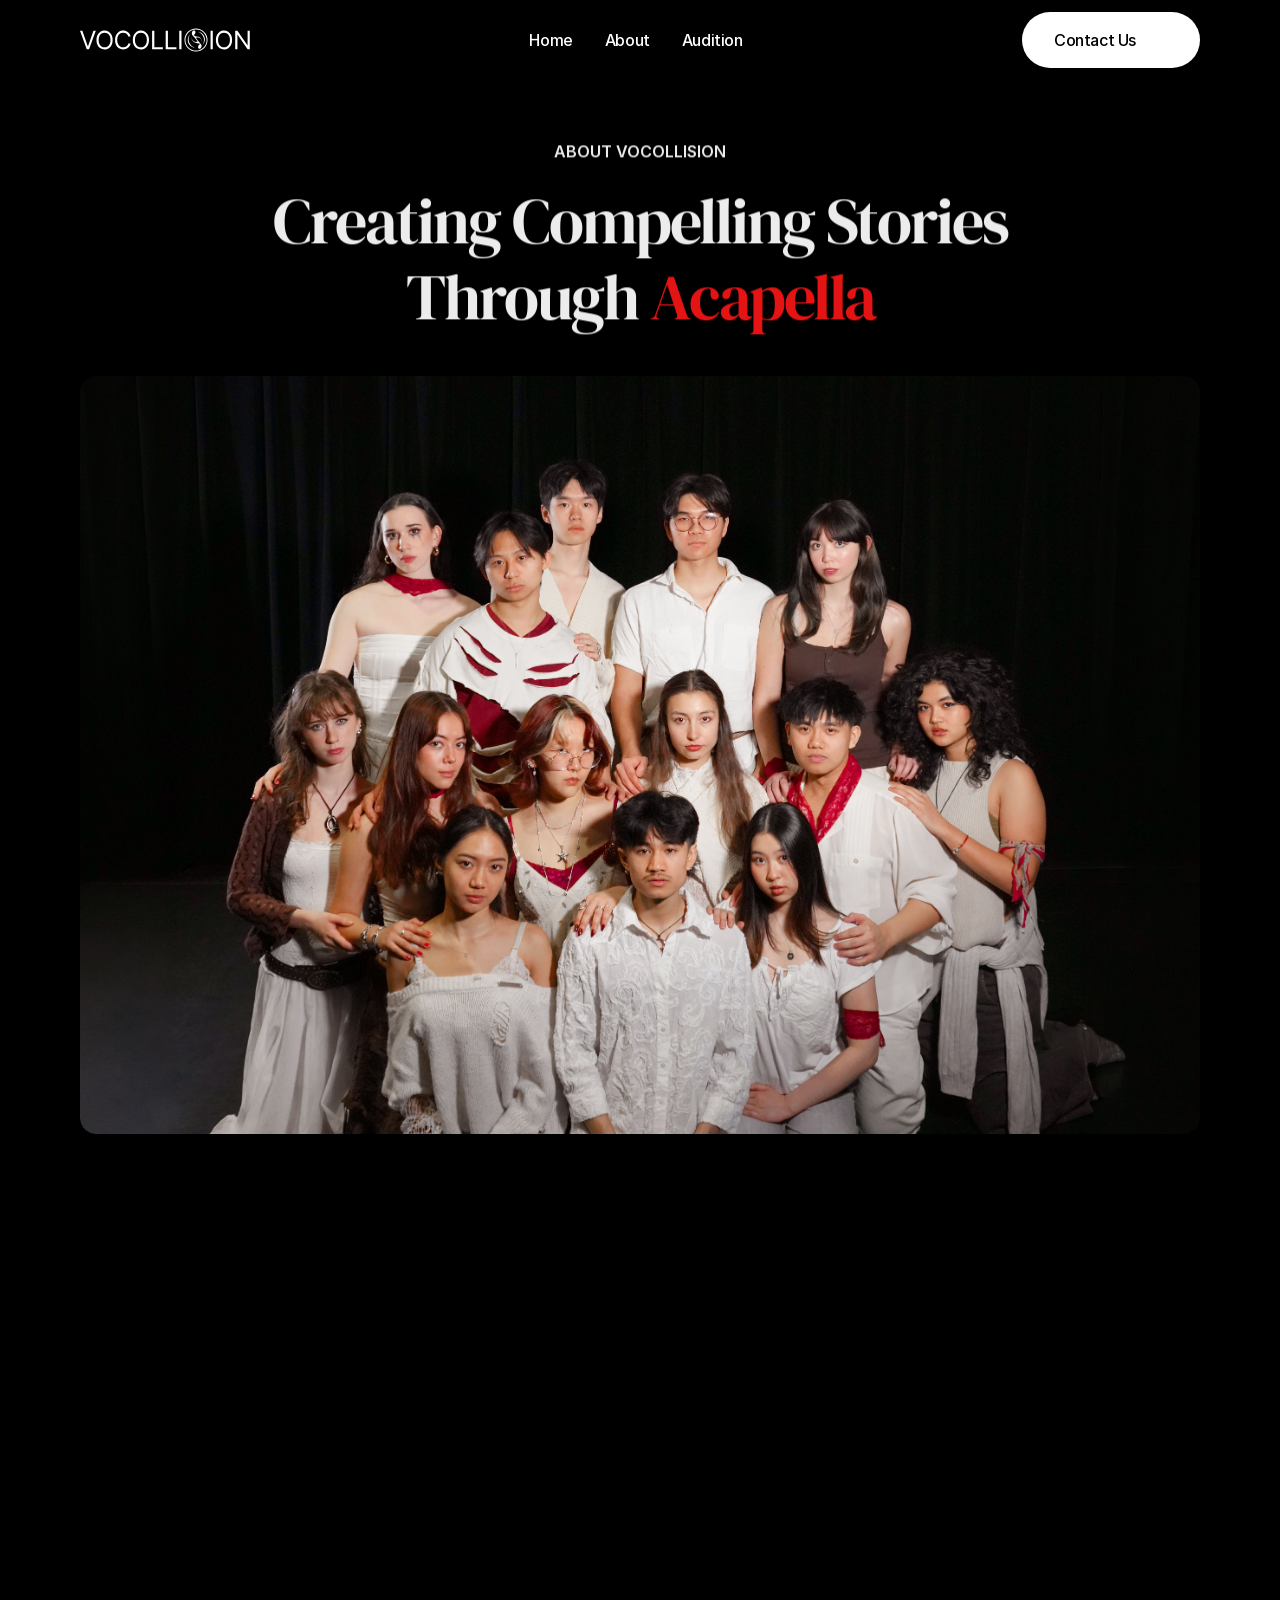
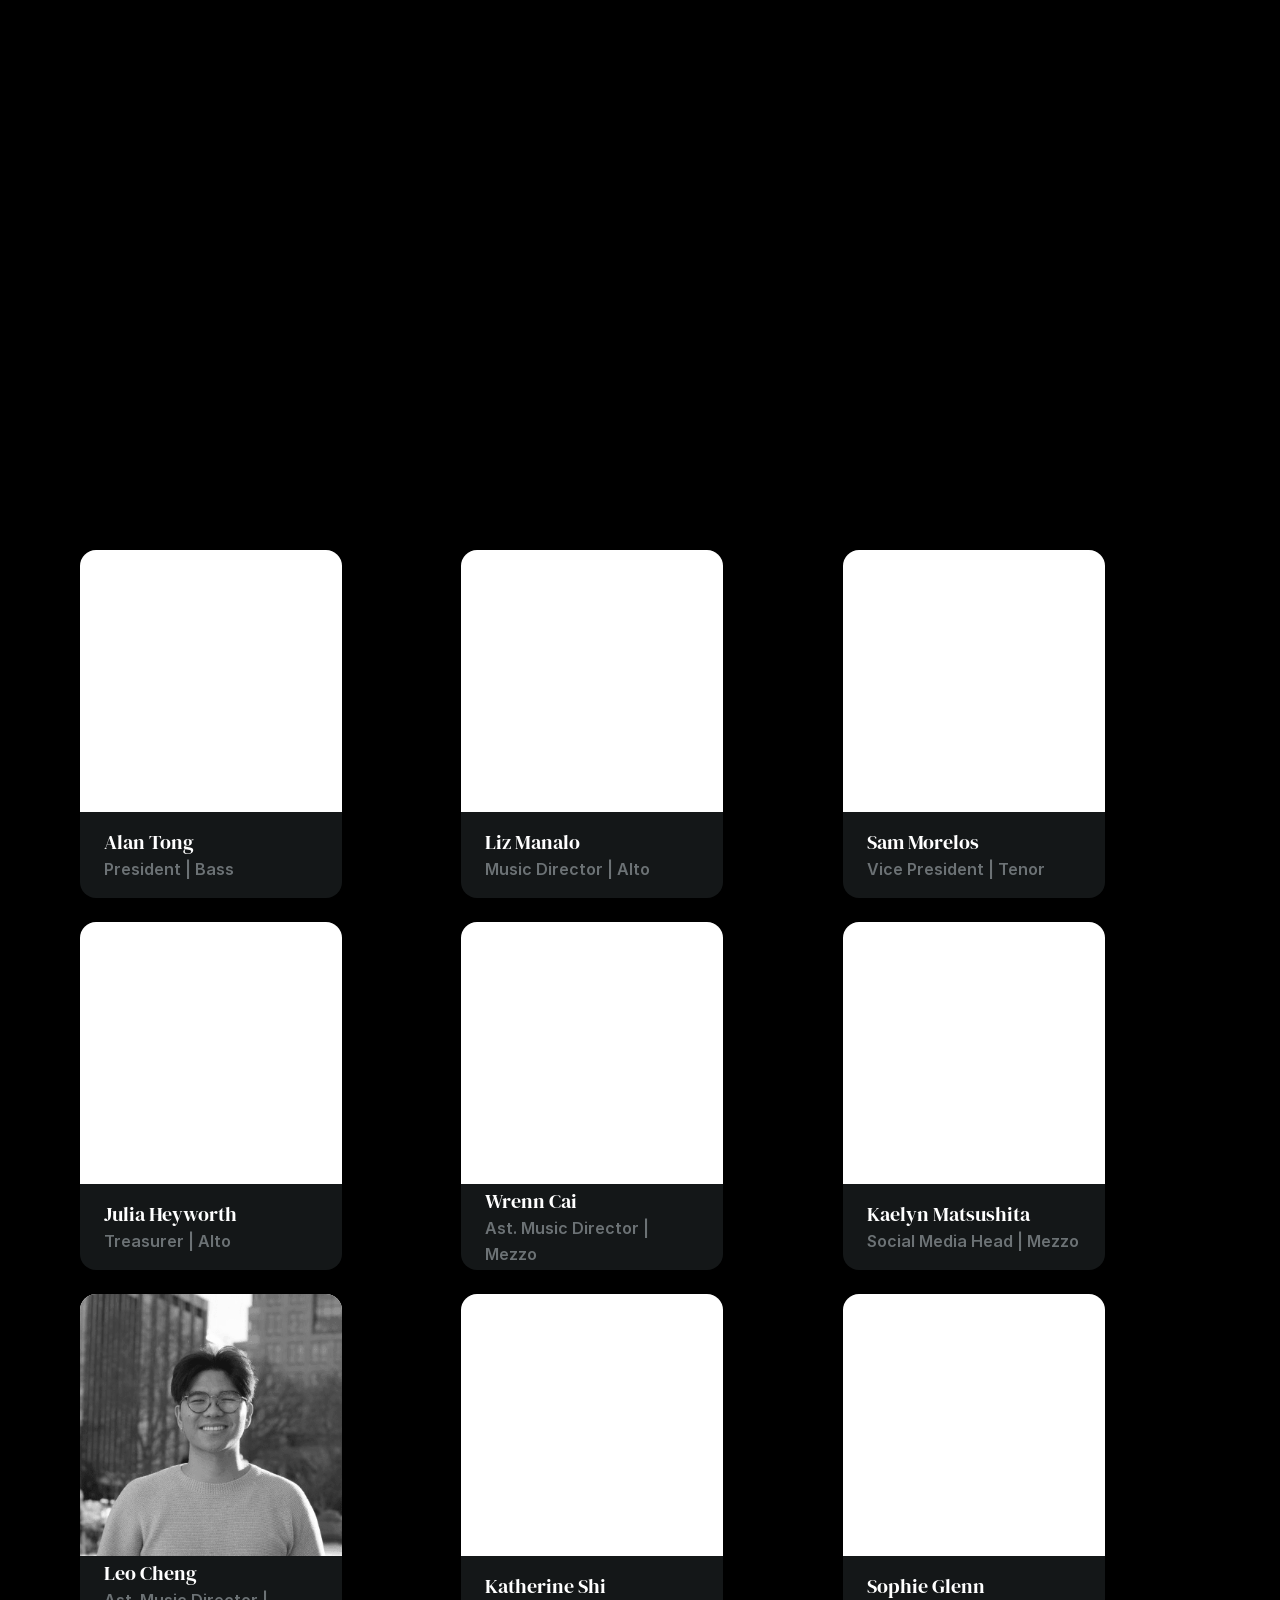
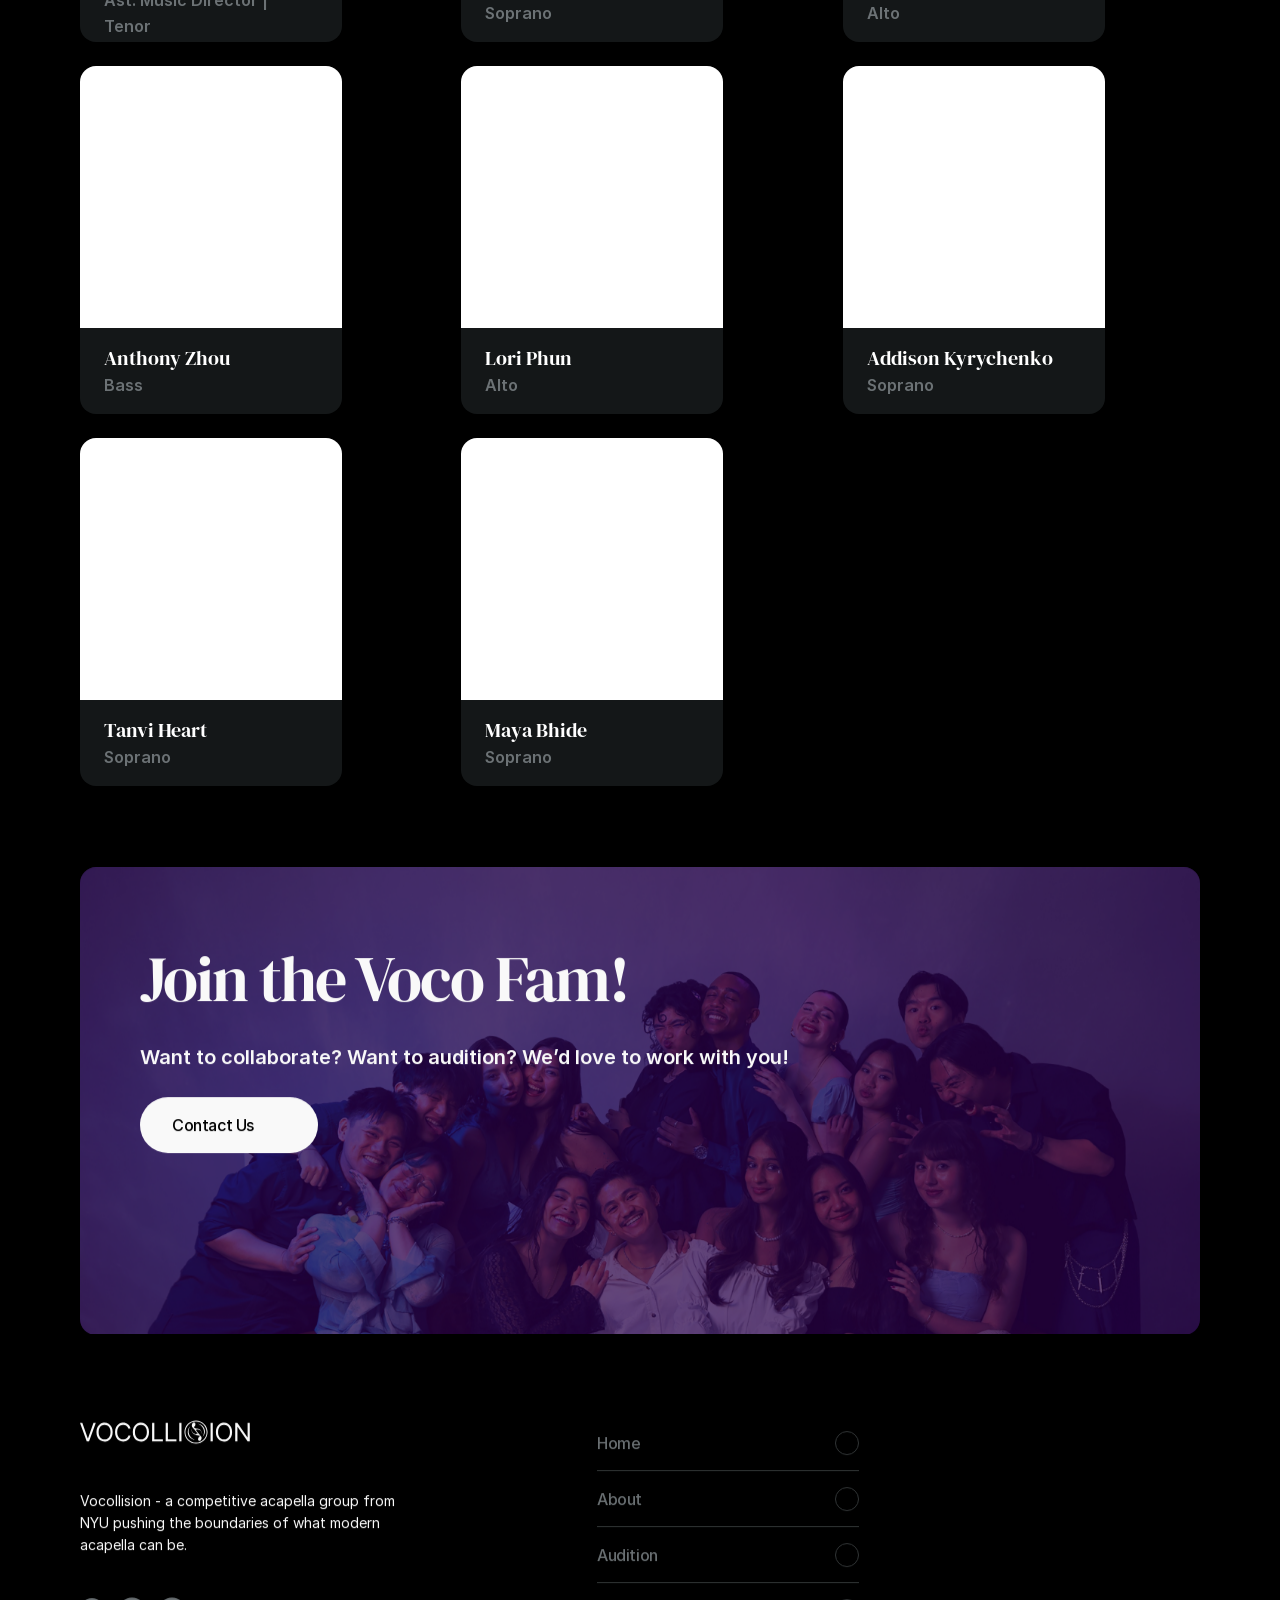
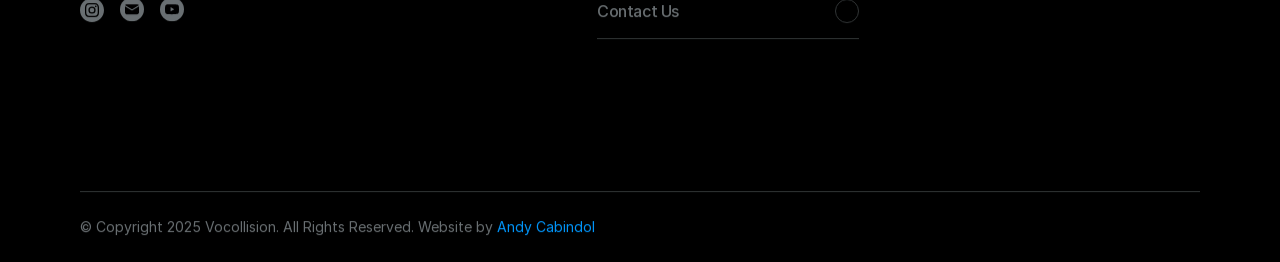
==== about/index.html @ 2e1a4bf7 "Refresh roster script cache" ====
<!doctype html>
<!-- Made in Framer · framer.com ✨ -->
<!-- Published Apr 23, 2026, 12:46 AM UTC -->
<html lang="en-US">
<head>
	<meta charset="utf-8">
	
	
	<!-- Start of headStart -->
    
    <!-- End of headStart -->
	<meta name="viewport" content="width=device-width">
	<meta name="generator" content="Framer 1493872">
	<title>About Vocollision | NYU Competitive A Cappella Since 2008</title>
    <meta name="description" content="Learn about Vocollision — NYU’s inventive, diverse competitive a cappella group. Diversity, creativity, family, and humility since 2008.">
    <meta name="framer-search-index" content="/assets/site/searchIndex-M525bVmYxwQE.json">
    <meta name="framer-search-index-fallback" content="/assets/site/searchIndex-WYl6OL1rObJV.json">
    <link href="/assets/images/46uiWfhXE7tMVfk7wmng3AZHQ.png" rel="icon" media="(prefers-color-scheme: light)">
    <link href="/assets/images/46uiWfhXE7tMVfk7wmng3AZHQ.png" rel="icon" media="(prefers-color-scheme: dark)">
    <!-- Open Graph / Facebook -->
    <meta property="og:type" content="website">
    <meta property="og:title" content="About Vocollision | NYU Competitive A Cappella Since 2008">
    <meta property="og:description" content="Learn about Vocollision — NYU’s inventive, diverse competitive a cappella group. Diversity, creativity, family, and humility since 2008.">
    <meta property="og:image" content="/assets/images/z30teL0Z4uAwjrPyTYiwMwH2w.jpg">
    <!-- Twitter -->
    <meta name="twitter:card" content="summary_large_image">
    <meta name="twitter:title" content="About Vocollision | NYU Competitive A Cappella Since 2008">
    <meta name="twitter:description" content="Learn about Vocollision — NYU’s inventive, diverse competitive a cappella group. Diversity, creativity, family, and humility since 2008.">
    <meta name="twitter:image" content="/assets/images/z30teL0Z4uAwjrPyTYiwMwH2w.jpg">
	
	<style data-framer-font-css>/* latin-ext */
@font-face {
  font-family: 'DM Serif Display';
  font-style: italic;
  font-weight: 400;
  font-display: swap;
  src: url(/assets/fonts/gstatic/-nFhOHM81r4j6k0gjAW3mujVU2B2G_VB3vD212k.woff2) format('woff2');
  unicode-range: U+0100-02BA, U+02BD-02C5, U+02C7-02CC, U+02CE-02D7, U+02DD-02FF, U+0304, U+0308, U+0329, U+1D00-1DBF, U+1E00-1E9F, U+1EF2-1EFF, U+2020, U+20A0-20AB, U+20AD-20C0, U+2113, U+2C60-2C7F, U+A720-A7FF;
}
/* latin */
@font-face {
  font-family: 'DM Serif Display';
  font-style: italic;
  font-weight: 400;
  font-display: swap;
  src: url(/assets/fonts/gstatic/-nFhOHM81r4j6k0gjAW3mujVU2B2G_VB0PD2.woff2) format('woff2');
  unicode-range: U+0000-00FF, U+0131, U+0152-0153, U+02BB-02BC, U+02C6, U+02DA, U+02DC, U+0304, U+0308, U+0329, U+2000-206F, U+20AC, U+2122, U+2191, U+2193, U+2212, U+2215, U+FEFF, U+FFFD;
}
/* latin-ext */
@font-face {
  font-family: 'DM Serif Display';
  font-style: normal;
  font-weight: 400;
  font-display: swap;
  src: url(/assets/fonts/gstatic/-nFnOHM81r4j6k0gjAW3mujVU2B2G_5x0ujy.woff2) format('woff2');
  unicode-range: U+0100-02BA, U+02BD-02C5, U+02C7-02CC, U+02CE-02D7, U+02DD-02FF, U+0304, U+0308, U+0329, U+1D00-1DBF, U+1E00-1E9F, U+1EF2-1EFF, U+2020, U+20A0-20AB, U+20AD-20C0, U+2113, U+2C60-2C7F, U+A720-A7FF;
}
/* latin */
@font-face {
  font-family: 'DM Serif Display';
  font-style: normal;
  font-weight: 400;
  font-display: swap;
  src: url(/assets/fonts/gstatic/-nFnOHM81r4j6k0gjAW3mujVU2B2G_Bx0g.woff2) format('woff2');
  unicode-range: U+0000-00FF, U+0131, U+0152-0153, U+02BB-02BC, U+02C6, U+02DA, U+02DC, U+0304, U+0308, U+0329, U+2000-206F, U+20AC, U+2122, U+2191, U+2193, U+2212, U+2215, U+FEFF, U+FFFD;
}

@font-face { font-family: "Inter"; src: url("/assets/fonts/5vvr9Vy74if2I6bQbJvbw7SY1pQ.woff2"); font-display: swap; font-style: normal; font-weight: 400; unicode-range: U+0460-052F, U+1C80-1C88, U+20B4, U+2DE0-2DFF, U+A640-A69F, U+FE2E-FE2F }
@font-face { font-family: "Inter"; src: url("/assets/fonts/EOr0mi4hNtlgWNn9if640EZzXCo.woff2"); font-display: swap; font-style: normal; font-weight: 400; unicode-range: U+0301, U+0400-045F, U+0490-0491, U+04B0-04B1, U+2116 }
@font-face { font-family: "Inter"; src: url("/assets/fonts/Y9k9QrlZAqio88Klkmbd8VoMQc.woff2"); font-display: swap; font-style: normal; font-weight: 400; unicode-range: U+1F00-1FFF }
@font-face { font-family: "Inter"; src: url("/assets/fonts/OYrD2tBIBPvoJXiIHnLoOXnY9M.woff2"); font-display: swap; font-style: normal; font-weight: 400; unicode-range: U+0370-03FF }
@font-face { font-family: "Inter"; src: url("/assets/fonts/JeYwfuaPfZHQhEG8U5gtPDZ7WQ.woff2"); font-display: swap; font-style: normal; font-weight: 400; unicode-range: U+0100-024F, U+0259, U+1E00-1EFF, U+2020, U+20A0-20AB, U+20AD-20CF, U+2113, U+2C60-2C7F, U+A720-A7FF }
@font-face { font-family: "Inter"; src: url("/assets/fonts/GrgcKwrN6d3Uz8EwcLHZxwEfC4.woff2"); font-display: swap; font-style: normal; font-weight: 400; unicode-range: U+0000-00FF, U+0131, U+0152-0153, U+02BB-02BC, U+02C6, U+02DA, U+02DC, U+2000-206F, U+2070, U+2074-207E, U+2080-208E, U+20AC, U+2122, U+2191, U+2193, U+2212, U+2215, U+FEFF, U+FFFD }
@font-face { font-family: "Inter"; src: url("/assets/fonts/b6Y37FthZeALduNqHicBT6FutY.woff2"); font-display: swap; font-style: normal; font-weight: 400; unicode-range: U+0102-0103, U+0110-0111, U+0128-0129, U+0168-0169, U+01A0-01A1, U+01AF-01B0, U+1EA0-1EF9, U+20AB }
@font-face { font-family: "Inter"; src: url("/assets/fonts/vQyevYAyHtARFwPqUzQGpnDs.woff2"); font-display: swap; font-style: normal; font-weight: 400; unicode-range: U+0000-00FF, U+0131, U+0152-0153, U+02BB-02BC, U+02C6, U+02DA, U+02DC, U+2000-206F, U+2074, U+20AC, U+2122, U+2191, U+2193, U+2212, U+2215, U+FEFF, U+FFFD }
@font-face { font-family: "Inter"; src: url("/assets/fonts/NXxvFRoY5LDh3yCm7MEP2jqYk.woff2"); font-style: normal; font-weight: 100; unicode-range: U+0460-052F, U+1C80-1C88, U+20B4, U+2DE0-2DFF, U+A640-A69F, U+FE2E-FE2F }
@font-face { font-family: "Inter"; src: url("/assets/fonts/5CcgcVyoWSqO1THBiISd6oCog.woff2"); font-style: normal; font-weight: 100; unicode-range: U+0301, U+0400-045F, U+0490-0491, U+04B0-04B1, U+2116 }
@font-face { font-family: "Inter"; src: url("/assets/fonts/MF544SVCvk3yNpLIz3pwDXFZPKM.woff2"); font-style: normal; font-weight: 100; unicode-range: U+1F00-1FFF }
@font-face { font-family: "Inter"; src: url("/assets/fonts/TNtxudDBkAm2RXdtU3rvTBwoM.woff2"); font-style: normal; font-weight: 100; unicode-range: U+0370-03FF }
@font-face { font-family: "Inter"; src: url("/assets/fonts/fIabp4VN5z7iJ3lNOz9qfNeQHc.woff2"); font-style: normal; font-weight: 100; unicode-range: U+0100-024F, U+0259, U+1E00-1EFF, U+2020, U+20A0-20AB, U+20AD-20CF, U+2113, U+2C60-2C7F, U+A720-A7FF }
@font-face { font-family: "Inter"; src: url("/assets/fonts/8kSLqTnVCEtjx0nu8PxTD4Nh5UU.woff2"); font-style: normal; font-weight: 100; unicode-range: U+0000-00FF, U+0131, U+0152-0153, U+02BB-02BC, U+02C6, U+02DA, U+02DC, U+2000-206F, U+2070, U+2074-207E, U+2080-208E, U+20AC, U+2122, U+2191, U+2193, U+2212, U+2215, U+FEFF, U+FFFD }
@font-face { font-family: "Inter"; src: url("/assets/fonts/9iRSYClnXA0RMygyIn6yjjWXJw.woff2"); font-style: normal; font-weight: 100; unicode-range: U+0102-0103, U+0110-0111, U+0128-0129, U+0168-0169, U+01A0-01A1, U+01AF-01B0, U+1EA0-1EF9, U+20AB }
@font-face { font-family: "Inter"; src: url("/assets/fonts/MVhJhYeDWxeyqT939zMNyw9p8.woff2"); font-style: normal; font-weight: 200; unicode-range: U+0460-052F, U+1C80-1C88, U+20B4, U+2DE0-2DFF, U+A640-A69F, U+FE2E-FE2F }
@font-face { font-family: "Inter"; src: url("/assets/fonts/WXQXYfAQJIi2pCJACAfWWXfIDqI.woff2"); font-style: normal; font-weight: 200; unicode-range: U+0301, U+0400-045F, U+0490-0491, U+04B0-04B1, U+2116 }
@font-face { font-family: "Inter"; src: url("/assets/fonts/RJeJJARdrtNUtic58kOz7hIgBuE.woff2"); font-style: normal; font-weight: 200; unicode-range: U+1F00-1FFF }
@font-face { font-family: "Inter"; src: url("/assets/fonts/4hBRAuM02i3fsxYDzyNvt5Az2so.woff2"); font-style: normal; font-weight: 200; unicode-range: U+0370-03FF }
@font-face { font-family: "Inter"; src: url("/assets/fonts/fz1JbBffNGgK7BNUI1mmbFBlgA8.woff2"); font-style: normal; font-weight: 200; unicode-range: U+0100-024F, U+0259, U+1E00-1EFF, U+2020, U+20A0-20AB, U+20AD-20CF, U+2113, U+2C60-2C7F, U+A720-A7FF }
@font-face { font-family: "Inter"; src: url("/assets/fonts/Z4sGWU2OKBoXPWulb5P25vULA.woff2"); font-style: normal; font-weight: 200; unicode-range: U+0000-00FF, U+0131, U+0152-0153, U+02BB-02BC, U+02C6, U+02DA, U+02DC, U+2000-206F, U+2070, U+2074-207E, U+2080-208E, U+20AC, U+2122, U+2191, U+2193, U+2212, U+2215, U+FEFF, U+FFFD }
@font-face { font-family: "Inter"; src: url("/assets/fonts/eIZyQwIlHYR0mnMSneEDMtqBPgw.woff2"); font-style: normal; font-weight: 200; unicode-range: U+0102-0103, U+0110-0111, U+0128-0129, U+0168-0169, U+01A0-01A1, U+01AF-01B0, U+1EA0-1EF9, U+20AB }
@font-face { font-family: "Inter"; src: url("/assets/fonts/BkDpl4ghaqvMi1btKFyG2tdbec.woff2"); font-display: swap; font-style: normal; font-weight: 300; unicode-range: U+0460-052F, U+1C80-1C88, U+20B4, U+2DE0-2DFF, U+A640-A69F, U+FE2E-FE2F }
@font-face { font-family: "Inter"; src: url("/assets/fonts/zAMK70AQRFSShJgUiaR5IiIhgzk.woff2"); font-display: swap; font-style: normal; font-weight: 300; unicode-range: U+0301, U+0400-045F, U+0490-0491, U+04B0-04B1, U+2116 }
@font-face { font-family: "Inter"; src: url("/assets/fonts/IETjvc5qzUaRoaruDpPSwCUM8.woff2"); font-display: swap; font-style: normal; font-weight: 300; unicode-range: U+1F00-1FFF }
@font-face { font-family: "Inter"; src: url("/assets/fonts/oLCoaT3ioA0fHdJnWR9W6k7NY.woff2"); font-display: swap; font-style: normal; font-weight: 300; unicode-range: U+0370-03FF }
@font-face { font-family: "Inter"; src: url("/assets/fonts/Sj0PCHQSBjFmEp6NBWg6FNaKc.woff2"); font-display: swap; font-style: normal; font-weight: 300; unicode-range: U+0100-024F, U+0259, U+1E00-1EFF, U+2020, U+20A0-20AB, U+20AD-20CF, U+2113, U+2C60-2C7F, U+A720-A7FF }
@font-face { font-family: "Inter"; src: url("/assets/fonts/aqiiD4LUKkKzXdjGL5UzHq8bo5w.woff2"); font-display: swap; font-style: normal; font-weight: 300; unicode-range: U+0000-00FF, U+0131, U+0152-0153, U+02BB-02BC, U+02C6, U+02DA, U+02DC, U+2000-206F, U+2070, U+2074-207E, U+2080-208E, U+20AC, U+2122, U+2191, U+2193, U+2212, U+2215, U+FEFF, U+FFFD }
@font-face { font-family: "Inter"; src: url("/assets/fonts/H4TfENUY1rh8R9UaSD6vngjJP3M.woff2"); font-display: swap; font-style: normal; font-weight: 300; unicode-range: U+0102-0103, U+0110-0111, U+0128-0129, U+0168-0169, U+01A0-01A1, U+01AF-01B0, U+1EA0-1EF9, U+20AB }
@font-face { font-family: "Inter"; src: url("/assets/fonts/5A3Ce6C9YYmCjpQx9M4inSaKU.woff2"); font-display: swap; font-style: normal; font-weight: 500; unicode-range: U+0460-052F, U+1C80-1C88, U+20B4, U+2DE0-2DFF, U+A640-A69F, U+FE2E-FE2F }
@font-face { font-family: "Inter"; src: url("/assets/fonts/Qx95Xyt0Ka3SGhinnbXIGpEIyP4.woff2"); font-display: swap; font-style: normal; font-weight: 500; unicode-range: U+0301, U+0400-045F, U+0490-0491, U+04B0-04B1, U+2116 }
@font-face { font-family: "Inter"; src: url("/assets/fonts/6mJuEAguuIuMog10gGvH5d3cl8.woff2"); font-display: swap; font-style: normal; font-weight: 500; unicode-range: U+1F00-1FFF }
@font-face { font-family: "Inter"; src: url("/assets/fonts/xYYWaj7wCU5zSQH0eXvSaS19wo.woff2"); font-display: swap; font-style: normal; font-weight: 500; unicode-range: U+0370-03FF }
@font-face { font-family: "Inter"; src: url("/assets/fonts/otTaNuNpVK4RbdlT7zDDdKvQBA.woff2"); font-display: swap; font-style: normal; font-weight: 500; unicode-range: U+0100-024F, U+0259, U+1E00-1EFF, U+2020, U+20A0-20AB, U+20AD-20CF, U+2113, U+2C60-2C7F, U+A720-A7FF }
@font-face { font-family: "Inter"; src: url("/assets/fonts/UjlFhCnUjxhNfep4oYBPqnEssyo.woff2"); font-display: swap; font-style: normal; font-weight: 500; unicode-range: U+0000-00FF, U+0131, U+0152-0153, U+02BB-02BC, U+02C6, U+02DA, U+02DC, U+2000-206F, U+2070, U+2074-207E, U+2080-208E, U+20AC, U+2122, U+2191, U+2193, U+2212, U+2215, U+FEFF, U+FFFD }
@font-face { font-family: "Inter"; src: url("/assets/fonts/DolVirEGb34pEXEp8t8FQBSK4.woff2"); font-display: swap; font-style: normal; font-weight: 500; unicode-range: U+0102-0103, U+0110-0111, U+0128-0129, U+0168-0169, U+01A0-01A1, U+01AF-01B0, U+1EA0-1EF9, U+20AB }
@font-face { font-family: "Inter"; src: url("/assets/fonts/hyOgCu0Xnghbimh0pE8QTvtt2AU.woff2"); font-display: swap; font-style: normal; font-weight: 600; unicode-range: U+0460-052F, U+1C80-1C88, U+20B4, U+2DE0-2DFF, U+A640-A69F, U+FE2E-FE2F }
@font-face { font-family: "Inter"; src: url("/assets/fonts/NeGmSOXrPBfEFIy5YZeHq17LEDA.woff2"); font-display: swap; font-style: normal; font-weight: 600; unicode-range: U+0301, U+0400-045F, U+0490-0491, U+04B0-04B1, U+2116 }
@font-face { font-family: "Inter"; src: url("/assets/fonts/oYaAX5himiTPYuN8vLWnqBbfD2s.woff2"); font-display: swap; font-style: normal; font-weight: 600; unicode-range: U+1F00-1FFF }
@font-face { font-family: "Inter"; src: url("/assets/fonts/lEJLP4R0yuCaMCjSXYHtJw72M.woff2"); font-display: swap; font-style: normal; font-weight: 600; unicode-range: U+0370-03FF }
@font-face { font-family: "Inter"; src: url("/assets/fonts/cRJyLNuTJR5jbyKzGi33wU9cqIQ.woff2"); font-display: swap; font-style: normal; font-weight: 600; unicode-range: U+0100-024F, U+0259, U+1E00-1EFF, U+2020, U+20A0-20AB, U+20AD-20CF, U+2113, U+2C60-2C7F, U+A720-A7FF }
@font-face { font-family: "Inter"; src: url("/assets/fonts/yDtI2UI8XcEg1W2je9XPN3Noo.woff2"); font-display: swap; font-style: normal; font-weight: 600; unicode-range: U+0000-00FF, U+0131, U+0152-0153, U+02BB-02BC, U+02C6, U+02DA, U+02DC, U+2000-206F, U+2070, U+2074-207E, U+2080-208E, U+20AC, U+2122, U+2191, U+2193, U+2212, U+2215, U+FEFF, U+FFFD }
@font-face { font-family: "Inter"; src: url("/assets/fonts/A0Wcc7NgXMjUuFdquHDrIZpzZw0.woff2"); font-display: swap; font-style: normal; font-weight: 600; unicode-range: U+0102-0103, U+0110-0111, U+0128-0129, U+0168-0169, U+01A0-01A1, U+01AF-01B0, U+1EA0-1EF9, U+20AB }
@font-face { font-family: "Inter"; src: url("/assets/fonts/DpPBYI0sL4fYLgAkX8KXOPVt7c.woff2"); font-display: swap; font-style: normal; font-weight: 700; unicode-range: U+0460-052F, U+1C80-1C88, U+20B4, U+2DE0-2DFF, U+A640-A69F, U+FE2E-FE2F }
@font-face { font-family: "Inter"; src: url("/assets/fonts/4RAEQdEOrcnDkhHiiCbJOw92Lk.woff2"); font-display: swap; font-style: normal; font-weight: 700; unicode-range: U+0301, U+0400-045F, U+0490-0491, U+04B0-04B1, U+2116 }
@font-face { font-family: "Inter"; src: url("/assets/fonts/1K3W8DizY3v4emK8Mb08YHxTbs.woff2"); font-display: swap; font-style: normal; font-weight: 700; unicode-range: U+1F00-1FFF }
@font-face { font-family: "Inter"; src: url("/assets/fonts/tUSCtfYVM1I1IchuyCwz9gDdQ.woff2"); font-display: swap; font-style: normal; font-weight: 700; unicode-range: U+0370-03FF }
@font-face { font-family: "Inter"; src: url("/assets/fonts/VgYFWiwsAC5OYxAycRXXvhze58.woff2"); font-display: swap; font-style: normal; font-weight: 700; unicode-range: U+0100-024F, U+0259, U+1E00-1EFF, U+2020, U+20A0-20AB, U+20AD-20CF, U+2113, U+2C60-2C7F, U+A720-A7FF }
@font-face { font-family: "Inter"; src: url("/assets/fonts/syRNPWzAMIrcJ3wIlPIP43KjQs.woff2"); font-display: swap; font-style: normal; font-weight: 700; unicode-range: U+0000-00FF, U+0131, U+0152-0153, U+02BB-02BC, U+02C6, U+02DA, U+02DC, U+2000-206F, U+2070, U+2074-207E, U+2080-208E, U+20AC, U+2122, U+2191, U+2193, U+2212, U+2215, U+FEFF, U+FFFD }
@font-face { font-family: "Inter"; src: url("/assets/fonts/GIryZETIX4IFypco5pYZONKhJIo.woff2"); font-display: swap; font-style: normal; font-weight: 700; unicode-range: U+0102-0103, U+0110-0111, U+0128-0129, U+0168-0169, U+01A0-01A1, U+01AF-01B0, U+1EA0-1EF9, U+20AB }
@font-face { font-family: "Inter"; src: url("/assets/fonts/PONfPc6h4EPYwJliXQBmjVx7QxI.woff2"); font-display: swap; font-style: normal; font-weight: 800; unicode-range: U+0460-052F, U+1C80-1C88, U+20B4, U+2DE0-2DFF, U+A640-A69F, U+FE2E-FE2F }
@font-face { font-family: "Inter"; src: url("/assets/fonts/zsnJN7Z1wdzUvepJniD3rbvJIyU.woff2"); font-display: swap; font-style: normal; font-weight: 800; unicode-range: U+0301, U+0400-045F, U+0490-0491, U+04B0-04B1, U+2116 }
@font-face { font-family: "Inter"; src: url("/assets/fonts/UrzZBOy7RyJEWAZGduzOeHiHuY.woff2"); font-display: swap; font-style: normal; font-weight: 800; unicode-range: U+1F00-1FFF }
@font-face { font-family: "Inter"; src: url("/assets/fonts/996sR9SfSDuYELz8oHhDOcErkY.woff2"); font-display: swap; font-style: normal; font-weight: 800; unicode-range: U+0370-03FF }
@font-face { font-family: "Inter"; src: url("/assets/fonts/ftN1HpyPVJEoEb4q36SOrNdLXU.woff2"); font-display: swap; font-style: normal; font-weight: 800; unicode-range: U+0100-024F, U+0259, U+1E00-1EFF, U+2020, U+20A0-20AB, U+20AD-20CF, U+2113, U+2C60-2C7F, U+A720-A7FF }
@font-face { font-family: "Inter"; src: url("/assets/fonts/Mput0MSwESKlJ6TMz9MPDXhgrk.woff2"); font-display: swap; font-style: normal; font-weight: 800; unicode-range: U+0000-00FF, U+0131, U+0152-0153, U+02BB-02BC, U+02C6, U+02DA, U+02DC, U+2000-206F, U+2070, U+2074-207E, U+2080-208E, U+20AC, U+2122, U+2191, U+2193, U+2212, U+2215, U+FEFF, U+FFFD }
@font-face { font-family: "Inter"; src: url("/assets/fonts/JAur4lGGSGRGyrFi59JSIKqVgU.woff2"); font-display: swap; font-style: normal; font-weight: 800; unicode-range: U+0102-0103, U+0110-0111, U+0128-0129, U+0168-0169, U+01A0-01A1, U+01AF-01B0, U+1EA0-1EF9, U+20AB }
@font-face { font-family: "Inter"; src: url("/assets/fonts/mkY5Sgyq51ik0AMrSBwhm9DJg.woff2"); font-style: normal; font-weight: 900; unicode-range: U+0460-052F, U+1C80-1C88, U+20B4, U+2DE0-2DFF, U+A640-A69F, U+FE2E-FE2F }
@font-face { font-family: "Inter"; src: url("/assets/fonts/X5hj6qzcHUYv7h1390c8Rhm6550.woff2"); font-style: normal; font-weight: 900; unicode-range: U+0301, U+0400-045F, U+0490-0491, U+04B0-04B1, U+2116 }
@font-face { font-family: "Inter"; src: url("/assets/fonts/gQhNpS3tN86g8RcVKYUUaKt2oMQ.woff2"); font-style: normal; font-weight: 900; unicode-range: U+1F00-1FFF }
@font-face { font-family: "Inter"; src: url("/assets/fonts/cugnVhSraaRyANCaUtI5FV17wk.woff2"); font-style: normal; font-weight: 900; unicode-range: U+0370-03FF }
@font-face { font-family: "Inter"; src: url("/assets/fonts/5HcVoGak8k5agFJSaKa4floXVu0.woff2"); font-style: normal; font-weight: 900; unicode-range: U+0100-024F, U+0259, U+1E00-1EFF, U+2020, U+20A0-20AB, U+20AD-20CF, U+2113, U+2C60-2C7F, U+A720-A7FF }
@font-face { font-family: "Inter"; src: url("/assets/fonts/rZ5DdENNqIdFTIyQQiP5isO7M.woff2"); font-style: normal; font-weight: 900; unicode-range: U+0000-00FF, U+0131, U+0152-0153, U+02BB-02BC, U+02C6, U+02DA, U+02DC, U+2000-206F, U+2070, U+2074-207E, U+2080-208E, U+20AC, U+2122, U+2191, U+2193, U+2212, U+2215, U+FEFF, U+FFFD }
@font-face { font-family: "Inter"; src: url("/assets/fonts/P2Bw01CtL0b9wqygO0sSVogWbo.woff2"); font-style: normal; font-weight: 900; unicode-range: U+0102-0103, U+0110-0111, U+0128-0129, U+0168-0169, U+01A0-01A1, U+01AF-01B0, U+1EA0-1EF9, U+20AB }
@font-face { font-family: "Inter"; src: url("/assets/fonts/YJsHMqeEm0oDHuxRTVCwg5eZuo.woff2"); font-style: italic; font-weight: 100; unicode-range: U+0460-052F, U+1C80-1C88, U+20B4, U+2DE0-2DFF, U+A640-A69F, U+FE2E-FE2F }
@font-face { font-family: "Inter"; src: url("/assets/fonts/oJJMyJlDykMObEyb5VexHSxd24.woff2"); font-style: italic; font-weight: 100; unicode-range: U+0301, U+0400-045F, U+0490-0491, U+04B0-04B1, U+2116 }
@font-face { font-family: "Inter"; src: url("/assets/fonts/IpeaX0WzLaonj68howNZg4SJJaY.woff2"); font-style: italic; font-weight: 100; unicode-range: U+1F00-1FFF }
@font-face { font-family: "Inter"; src: url("/assets/fonts/KCj1bV3vDXY5OLHttTeRYcu9J8.woff2"); font-style: italic; font-weight: 100; unicode-range: U+0370-03FF }
@font-face { font-family: "Inter"; src: url("/assets/fonts/biaVHhOprxbHaR3dIP7Z8cYurHg.woff2"); font-style: italic; font-weight: 100; unicode-range: U+0100-024F, U+0259, U+1E00-1EFF, U+2020, U+20A0-20AB, U+20AD-20CF, U+2113, U+2C60-2C7F, U+A720-A7FF }
@font-face { font-family: "Inter"; src: url("/assets/fonts/3on0VNjjmogkq1f9ziKFcrY72MI.woff2"); font-style: italic; font-weight: 100; unicode-range: U+0000-00FF, U+0131, U+0152-0153, U+02BB-02BC, U+02C6, U+02DA, U+02DC, U+2000-206F, U+2070, U+2074-207E, U+2080-208E, U+20AC, U+2122, U+2191, U+2193, U+2212, U+2215, U+FEFF, U+FFFD }
@font-face { font-family: "Inter"; src: url("/assets/fonts/gNa011yWpVpNFgUhhSlDX8nUiPQ.woff2"); font-style: italic; font-weight: 100; unicode-range: U+0102-0103, U+0110-0111, U+0128-0129, U+0168-0169, U+01A0-01A1, U+01AF-01B0, U+1EA0-1EF9, U+20AB }
@font-face { font-family: "Inter"; src: url("/assets/fonts/vpq17U0WM26sBGHgq9jnrUmUf8.woff2"); font-style: italic; font-weight: 200; unicode-range: U+0460-052F, U+1C80-1C88, U+20B4, U+2DE0-2DFF, U+A640-A69F, U+FE2E-FE2F }
@font-face { font-family: "Inter"; src: url("/assets/fonts/bNYh7lNMEpOegeRYAtyGel1WqBE.woff2"); font-style: italic; font-weight: 200; unicode-range: U+0301, U+0400-045F, U+0490-0491, U+04B0-04B1, U+2116 }
@font-face { font-family: "Inter"; src: url("/assets/fonts/FBzcXZYmdulcZC0z278U6o0cw.woff2"); font-style: italic; font-weight: 200; unicode-range: U+1F00-1FFF }
@font-face { font-family: "Inter"; src: url("/assets/fonts/ua60IRqWK94xCrq0SC639Hbsdjg.woff2"); font-style: italic; font-weight: 200; unicode-range: U+0370-03FF }
@font-face { font-family: "Inter"; src: url("/assets/fonts/Pd8gNPn2dSCh4FyjWFw9PJysoQ.woff2"); font-style: italic; font-weight: 200; unicode-range: U+0100-024F, U+0259, U+1E00-1EFF, U+2020, U+20A0-20AB, U+20AD-20CF, U+2113, U+2C60-2C7F, U+A720-A7FF }
@font-face { font-family: "Inter"; src: url("/assets/fonts/6OdIurwS6YHsVW2i5fR5CKn0gg.woff2"); font-style: italic; font-weight: 200; unicode-range: U+0000-00FF, U+0131, U+0152-0153, U+02BB-02BC, U+02C6, U+02DA, U+02DC, U+2000-206F, U+2070, U+2074-207E, U+2080-208E, U+20AC, U+2122, U+2191, U+2193, U+2212, U+2215, U+FEFF, U+FFFD }
@font-face { font-family: "Inter"; src: url("/assets/fonts/DtVQjTG8OGGKnwKYrMHRZVCyo.woff2"); font-style: italic; font-weight: 200; unicode-range: U+0102-0103, U+0110-0111, U+0128-0129, U+0168-0169, U+01A0-01A1, U+01AF-01B0, U+1EA0-1EF9, U+20AB }
@font-face { font-family: "Inter"; src: url("/assets/fonts/YYB6GZmCWnZq3RWZOghuZIOxQY.woff2"); font-display: swap; font-style: italic; font-weight: 300; unicode-range: U+0460-052F, U+1C80-1C88, U+20B4, U+2DE0-2DFF, U+A640-A69F, U+FE2E-FE2F }
@font-face { font-family: "Inter"; src: url("/assets/fonts/miJTzODdiyIr3tRo9KEoqXXk2PM.woff2"); font-display: swap; font-style: italic; font-weight: 300; unicode-range: U+0301, U+0400-045F, U+0490-0491, U+04B0-04B1, U+2116 }
@font-face { font-family: "Inter"; src: url("/assets/fonts/6ZMhcggRFfEfbf7lncCpaUbA.woff2"); font-display: swap; font-style: italic; font-weight: 300; unicode-range: U+1F00-1FFF }
@font-face { font-family: "Inter"; src: url("/assets/fonts/8sCN6PGUr4I8q5hC5twAXfcwqV0.woff2"); font-display: swap; font-style: italic; font-weight: 300; unicode-range: U+0370-03FF }
@font-face { font-family: "Inter"; src: url("/assets/fonts/aUYDUTztS7anQw5JuwCncXeLOBY.woff2"); font-display: swap; font-style: italic; font-weight: 300; unicode-range: U+0100-024F, U+0259, U+1E00-1EFF, U+2020, U+20A0-20AB, U+20AD-20CF, U+2113, U+2C60-2C7F, U+A720-A7FF }
@font-face { font-family: "Inter"; src: url("/assets/fonts/8mwKwShtYEXIZ5diRBT74yn9jdQ.woff2"); font-display: swap; font-style: italic; font-weight: 300; unicode-range: U+0000-00FF, U+0131, U+0152-0153, U+02BB-02BC, U+02C6, U+02DA, U+02DC, U+2000-206F, U+2070, U+2074-207E, U+2080-208E, U+20AC, U+2122, U+2191, U+2193, U+2212, U+2215, U+FEFF, U+FFFD }
@font-face { font-family: "Inter"; src: url("/assets/fonts/yDiPvYxioBHsicnYxpPW35WQmx8.woff2"); font-display: swap; font-style: italic; font-weight: 300; unicode-range: U+0102-0103, U+0110-0111, U+0128-0129, U+0168-0169, U+01A0-01A1, U+01AF-01B0, U+1EA0-1EF9, U+20AB }
@font-face { font-family: "Inter"; src: url("/assets/fonts/CfMzU8w2e7tHgF4T4rATMPuWosA.woff2"); font-display: swap; font-style: italic; font-weight: 400; unicode-range: U+0460-052F, U+1C80-1C88, U+20B4, U+2DE0-2DFF, U+A640-A69F, U+FE2E-FE2F }
@font-face { font-family: "Inter"; src: url("/assets/fonts/867QObYax8ANsfX4TGEVU9YiCM.woff2"); font-display: swap; font-style: italic; font-weight: 400; unicode-range: U+0301, U+0400-045F, U+0490-0491, U+04B0-04B1, U+2116 }
@font-face { font-family: "Inter"; src: url("/assets/fonts/Oyn2ZbENFdnW7mt2Lzjk1h9Zb9k.woff2"); font-display: swap; font-style: italic; font-weight: 400; unicode-range: U+1F00-1FFF }
@font-face { font-family: "Inter"; src: url("/assets/fonts/cdAe8hgZ1cMyLu9g005pAW3xMo.woff2"); font-display: swap; font-style: italic; font-weight: 400; unicode-range: U+0370-03FF }
@font-face { font-family: "Inter"; src: url("/assets/fonts/DOfvtmE1UplCq161m6Hj8CSQYg.woff2"); font-display: swap; font-style: italic; font-weight: 400; unicode-range: U+0100-024F, U+0259, U+1E00-1EFF, U+2020, U+20A0-20AB, U+20AD-20CF, U+2113, U+2C60-2C7F, U+A720-A7FF }
@font-face { font-family: "Inter"; src: url("/assets/fonts/pKRFNWFoZl77qYCAIp84lN1h944.woff2"); font-display: swap; font-style: italic; font-weight: 400; unicode-range: U+0000-00FF, U+0131, U+0152-0153, U+02BB-02BC, U+02C6, U+02DA, U+02DC, U+2000-206F, U+2070, U+2074-207E, U+2080-208E, U+20AC, U+2122, U+2191, U+2193, U+2212, U+2215, U+FEFF, U+FFFD }
@font-face { font-family: "Inter"; src: url("/assets/fonts/tKtBcDnBMevsEEJKdNGhhkLzYo.woff2"); font-display: swap; font-style: italic; font-weight: 400; unicode-range: U+0102-0103, U+0110-0111, U+0128-0129, U+0168-0169, U+01A0-01A1, U+01AF-01B0, U+1EA0-1EF9, U+20AB }
@font-face { font-family: "Inter"; src: url("/assets/fonts/khkJkwSL66WFg8SX6Wa726c.woff2"); font-display: swap; font-style: italic; font-weight: 500; unicode-range: U+0460-052F, U+1C80-1C88, U+20B4, U+2DE0-2DFF, U+A640-A69F, U+FE2E-FE2F }
@font-face { font-family: "Inter"; src: url("/assets/fonts/0E7IMbDzcGABpBwwqNEt60wU0w.woff2"); font-display: swap; font-style: italic; font-weight: 500; unicode-range: U+0301, U+0400-045F, U+0490-0491, U+04B0-04B1, U+2116 }
@font-face { font-family: "Inter"; src: url("/assets/fonts/NTJ0nQgIF0gcDelS14zQ9NR9Q.woff2"); font-display: swap; font-style: italic; font-weight: 500; unicode-range: U+1F00-1FFF }
@font-face { font-family: "Inter"; src: url("/assets/fonts/QrcNhgEPfRl0LS8qz5Ln8olanl8.woff2"); font-display: swap; font-style: italic; font-weight: 500; unicode-range: U+0370-03FF }
@font-face { font-family: "Inter"; src: url("/assets/fonts/JEXmejW8mXOYMtt0hyRg811kHac.woff2"); font-display: swap; font-style: italic; font-weight: 500; unicode-range: U+0100-024F, U+0259, U+1E00-1EFF, U+2020, U+20A0-20AB, U+20AD-20CF, U+2113, U+2C60-2C7F, U+A720-A7FF }
@font-face { font-family: "Inter"; src: url("/assets/fonts/Bo5CNzBv77CafbxOtKIkpw9egw.woff2"); font-display: swap; font-style: italic; font-weight: 500; unicode-range: U+0000-00FF, U+0131, U+0152-0153, U+02BB-02BC, U+02C6, U+02DA, U+02DC, U+2000-206F, U+2070, U+2074-207E, U+2080-208E, U+20AC, U+2122, U+2191, U+2193, U+2212, U+2215, U+FEFF, U+FFFD }
@font-face { font-family: "Inter"; src: url("/assets/fonts/uy9s0iWuxiNnVt8EpTI3gzohpwo.woff2"); font-display: swap; font-style: italic; font-weight: 500; unicode-range: U+0102-0103, U+0110-0111, U+0128-0129, U+0168-0169, U+01A0-01A1, U+01AF-01B0, U+1EA0-1EF9, U+20AB }
@font-face { font-family: "Inter"; src: url("/assets/fonts/vxBnBhH8768IFAXAb4Qf6wQHKs.woff2"); font-display: swap; font-style: italic; font-weight: 600; unicode-range: U+0460-052F, U+1C80-1C88, U+20B4, U+2DE0-2DFF, U+A640-A69F, U+FE2E-FE2F }
@font-face { font-family: "Inter"; src: url("/assets/fonts/zSsEuoJdh8mcFVk976C05ZfQr8.woff2"); font-display: swap; font-style: italic; font-weight: 600; unicode-range: U+0301, U+0400-045F, U+0490-0491, U+04B0-04B1, U+2116 }
@font-face { font-family: "Inter"; src: url("/assets/fonts/b8ezwLrN7h2AUoPEENcsTMVJ0.woff2"); font-display: swap; font-style: italic; font-weight: 600; unicode-range: U+1F00-1FFF }
@font-face { font-family: "Inter"; src: url("/assets/fonts/mvNEIBLyHbscgHtwfsByjXUz3XY.woff2"); font-display: swap; font-style: italic; font-weight: 600; unicode-range: U+0370-03FF }
@font-face { font-family: "Inter"; src: url("/assets/fonts/6FI2EneKzM3qBy5foOZXey7coCA.woff2"); font-display: swap; font-style: italic; font-weight: 600; unicode-range: U+0100-024F, U+0259, U+1E00-1EFF, U+2020, U+20A0-20AB, U+20AD-20CF, U+2113, U+2C60-2C7F, U+A720-A7FF }
@font-face { font-family: "Inter"; src: url("/assets/fonts/fuyXZpVvOjq8NesCOfgirHCWyg.woff2"); font-display: swap; font-style: italic; font-weight: 600; unicode-range: U+0000-00FF, U+0131, U+0152-0153, U+02BB-02BC, U+02C6, U+02DA, U+02DC, U+2000-206F, U+2070, U+2074-207E, U+2080-208E, U+20AC, U+2122, U+2191, U+2193, U+2212, U+2215, U+FEFF, U+FFFD }
@font-face { font-family: "Inter"; src: url("/assets/fonts/NHHeAKJVP0ZWHk5YZnQQChIsBM.woff2"); font-display: swap; font-style: italic; font-weight: 600; unicode-range: U+0102-0103, U+0110-0111, U+0128-0129, U+0168-0169, U+01A0-01A1, U+01AF-01B0, U+1EA0-1EF9, U+20AB }
@font-face { font-family: "Inter"; src: url("/assets/fonts/H89BbHkbHDzlxZzxi8uPzTsp90.woff2"); font-display: swap; font-style: italic; font-weight: 700; unicode-range: U+0460-052F, U+1C80-1C88, U+20B4, U+2DE0-2DFF, U+A640-A69F, U+FE2E-FE2F }
@font-face { font-family: "Inter"; src: url("/assets/fonts/u6gJwDuwB143kpNK1T1MDKDWkMc.woff2"); font-display: swap; font-style: italic; font-weight: 700; unicode-range: U+0301, U+0400-045F, U+0490-0491, U+04B0-04B1, U+2116 }
@font-face { font-family: "Inter"; src: url("/assets/fonts/43sJ6MfOPh1LCJt46OvyDuSbA6o.woff2"); font-display: swap; font-style: italic; font-weight: 700; unicode-range: U+1F00-1FFF }
@font-face { font-family: "Inter"; src: url("/assets/fonts/wccHG0r4gBDAIRhfHiOlq6oEkqw.woff2"); font-display: swap; font-style: italic; font-weight: 700; unicode-range: U+0370-03FF }
@font-face { font-family: "Inter"; src: url("/assets/fonts/WZ367JPwf9bRW6LdTHN8rXgSjw.woff2"); font-display: swap; font-style: italic; font-weight: 700; unicode-range: U+0100-024F, U+0259, U+1E00-1EFF, U+2020, U+20A0-20AB, U+20AD-20CF, U+2113, U+2C60-2C7F, U+A720-A7FF }
@font-face { font-family: "Inter"; src: url("/assets/fonts/ia3uin3hQWqDrVloC1zEtYHWw.woff2"); font-display: swap; font-style: italic; font-weight: 700; unicode-range: U+0000-00FF, U+0131, U+0152-0153, U+02BB-02BC, U+02C6, U+02DA, U+02DC, U+2000-206F, U+2070, U+2074-207E, U+2080-208E, U+20AC, U+2122, U+2191, U+2193, U+2212, U+2215, U+FEFF, U+FFFD }
@font-face { font-family: "Inter"; src: url("/assets/fonts/2A4Xx7CngadFGlVV4xrO06OBHY.woff2"); font-display: swap; font-style: italic; font-weight: 700; unicode-range: U+0102-0103, U+0110-0111, U+0128-0129, U+0168-0169, U+01A0-01A1, U+01AF-01B0, U+1EA0-1EF9, U+20AB }
@font-face { font-family: "Inter"; src: url("/assets/fonts/if4nAQEfO1l3iBiurvlUSTaMA.woff2"); font-display: swap; font-style: italic; font-weight: 800; unicode-range: U+0460-052F, U+1C80-1C88, U+20B4, U+2DE0-2DFF, U+A640-A69F, U+FE2E-FE2F }
@font-face { font-family: "Inter"; src: url("/assets/fonts/GdJ7SQjcmkU1sz7lk5lMpKUlKY.woff2"); font-display: swap; font-style: italic; font-weight: 800; unicode-range: U+0301, U+0400-045F, U+0490-0491, U+04B0-04B1, U+2116 }
@font-face { font-family: "Inter"; src: url("/assets/fonts/sOA6LVskcCqlqggyjIZe0Zh39UQ.woff2"); font-display: swap; font-style: italic; font-weight: 800; unicode-range: U+1F00-1FFF }
@font-face { font-family: "Inter"; src: url("/assets/fonts/zUCSsMbWBcHOQoATrhsPVigkc.woff2"); font-display: swap; font-style: italic; font-weight: 800; unicode-range: U+0370-03FF }
@font-face { font-family: "Inter"; src: url("/assets/fonts/6eYp9yIAUvPZY7o0yfI4e2OP6g.woff2"); font-display: swap; font-style: italic; font-weight: 800; unicode-range: U+0100-024F, U+0259, U+1E00-1EFF, U+2020, U+20A0-20AB, U+20AD-20CF, U+2113, U+2C60-2C7F, U+A720-A7FF }
@font-face { font-family: "Inter"; src: url("/assets/fonts/8AYN209PzikkmqPEbOGJlpgu6M.woff2"); font-display: swap; font-style: italic; font-weight: 800; unicode-range: U+0000-00FF, U+0131, U+0152-0153, U+02BB-02BC, U+02C6, U+02DA, U+02DC, U+2000-206F, U+2070, U+2074-207E, U+2080-208E, U+20AC, U+2122, U+2191, U+2193, U+2212, U+2215, U+FEFF, U+FFFD }
@font-face { font-family: "Inter"; src: url("/assets/fonts/L9nHaKi7ULzGWchEehsfwttxOwM.woff2"); font-display: swap; font-style: italic; font-weight: 800; unicode-range: U+0102-0103, U+0110-0111, U+0128-0129, U+0168-0169, U+01A0-01A1, U+01AF-01B0, U+1EA0-1EF9, U+20AB }
@font-face { font-family: "Inter"; src: url("/assets/fonts/05KsVHGDmqXSBXM4yRZ65P8i0s.woff2"); font-style: italic; font-weight: 900; unicode-range: U+0460-052F, U+1C80-1C88, U+20B4, U+2DE0-2DFF, U+A640-A69F, U+FE2E-FE2F }
@font-face { font-family: "Inter"; src: url("/assets/fonts/ky8ovPukK4dJ1Pxq74qGhOqCYI.woff2"); font-style: italic; font-weight: 900; unicode-range: U+0301, U+0400-045F, U+0490-0491, U+04B0-04B1, U+2116 }
@font-face { font-family: "Inter"; src: url("/assets/fonts/vvNSqIj42qeQ2bvCRBIWKHscrc.woff2"); font-style: italic; font-weight: 900; unicode-range: U+1F00-1FFF }
@font-face { font-family: "Inter"; src: url("/assets/fonts/3ZmXbBKToJifDV9gwcifVd1tEY.woff2"); font-style: italic; font-weight: 900; unicode-range: U+0370-03FF }
@font-face { font-family: "Inter"; src: url("/assets/fonts/FNfhX3dt4ChuLJq2PwdlxHO7PU.woff2"); font-style: italic; font-weight: 900; unicode-range: U+0100-024F, U+0259, U+1E00-1EFF, U+2020, U+20A0-20AB, U+20AD-20CF, U+2113, U+2C60-2C7F, U+A720-A7FF }
@font-face { font-family: "Inter"; src: url("/assets/fonts/gcnfba68tfm7qAyrWRCf9r34jg.woff2"); font-style: italic; font-weight: 900; unicode-range: U+0000-00FF, U+0131, U+0152-0153, U+02BB-02BC, U+02C6, U+02DA, U+02DC, U+2000-206F, U+2070, U+2074-207E, U+2080-208E, U+20AC, U+2122, U+2191, U+2193, U+2212, U+2215, U+FEFF, U+FFFD }
@font-face { font-family: "Inter"; src: url("/assets/fonts/efTfQcBJ53kM2pB1hezSZ3RDUFs.woff2"); font-style: italic; font-weight: 900; unicode-range: U+0102-0103, U+0110-0111, U+0128-0129, U+0168-0169, U+01A0-01A1, U+01AF-01B0, U+1EA0-1EF9, U+20AB }
@font-face { font-family: "Inter Variable"; src: url("/assets/fonts/mYcqTSergLb16PdbJJQMl9ebYm4.woff2"); font-display: swap; font-style: normal; font-weight: 400; unicode-range: U+0460-052F, U+1C80-1C88, U+20B4, U+2DE0-2DFF, U+A640-A69F, U+FE2E-FE2F }
@font-face { font-family: "Inter Variable"; src: url("/assets/fonts/ZRl8AlxwsX1m7xS1eJCiSPbztg.woff2"); font-display: swap; font-style: normal; font-weight: 400; unicode-range: U+0301, U+0400-045F, U+0490-0491, U+04B0-04B1, U+2116 }
@font-face { font-family: "Inter Variable"; src: url("/assets/fonts/nhSQpBRqFmXNUBY2p5SENQ8NplQ.woff2"); font-display: swap; font-style: normal; font-weight: 400; unicode-range: U+1F00-1FFF }
@font-face { font-family: "Inter Variable"; src: url("/assets/fonts/DYHjxG0qXjopUuruoacfl5SA.woff2"); font-display: swap; font-style: normal; font-weight: 400; unicode-range: U+0370-03FF }
@font-face { font-family: "Inter Variable"; src: url("/assets/fonts/s7NH6sl7w4NU984r5hcmo1tPSYo.woff2"); font-display: swap; font-style: normal; font-weight: 400; unicode-range: U+0100-024F, U+0259, U+1E00-1EFF, U+2020, U+20A0-20AB, U+20AD-20CF, U+2113, U+2C60-2C7F, U+A720-A7FF }
@font-face { font-family: "Inter Variable"; src: url("/assets/fonts/7lw0VWkeXrGYJT05oB3DsFy8BaY.woff2"); font-display: swap; font-style: normal; font-weight: 400; unicode-range: U+0000-00FF, U+0131, U+0152-0153, U+02BB-02BC, U+02C6, U+02DA, U+02DC, U+2000-206F, U+2070, U+2074-207E, U+2080-208E, U+20AC, U+2122, U+2191, U+2193, U+2212, U+2215, U+FEFF, U+FFFD }
@font-face { font-family: "Inter Variable"; src: url("/assets/fonts/wx5nfqEgOXnxuFaxB0Mn9OhmcZA.woff2"); font-display: swap; font-style: normal; font-weight: 400; unicode-range: U+0102-0103, U+0110-0111, U+0128-0129, U+0168-0169, U+01A0-01A1, U+01AF-01B0, U+1EA0-1EF9, U+20AB }
@font-face { font-family: "Inter Variable"; src: url("/assets/fonts/FMAZXZOvzvP9daUF2pk7jeNQE.woff2"); font-display: swap; font-style: italic; font-weight: 400; unicode-range: U+0460-052F, U+1C80-1C88, U+20B4, U+2DE0-2DFF, U+A640-A69F, U+FE2E-FE2F }
@font-face { font-family: "Inter Variable"; src: url("/assets/fonts/XRXDXcGEcHEhj5vRoCcaNzLUII.woff2"); font-display: swap; font-style: italic; font-weight: 400; unicode-range: U+0301, U+0400-045F, U+0490-0491, U+04B0-04B1, U+2116 }
@font-face { font-family: "Inter Variable"; src: url("/assets/fonts/WL8JiibS9vHU7Cb3NGaJKioRjQ.woff2"); font-display: swap; font-style: italic; font-weight: 400; unicode-range: U+1F00-1FFF }
@font-face { font-family: "Inter Variable"; src: url("/assets/fonts/LfqxQLLXCFxnUuZS8fkv9AT0uI.woff2"); font-display: swap; font-style: italic; font-weight: 400; unicode-range: U+0370-03FF }
@font-face { font-family: "Inter Variable"; src: url("/assets/fonts/3IqofWpyruZr7Qc3kaedPmw7o.woff2"); font-display: swap; font-style: italic; font-weight: 400; unicode-range: U+0100-024F, U+0259, U+1E00-1EFF, U+2020, U+20A0-20AB, U+20AD-20CF, U+2113, U+2C60-2C7F, U+A720-A7FF }
@font-face { font-family: "Inter Variable"; src: url("/assets/fonts/N9O1YBTY0ROZrE0GiMsoMSyPbQ.woff2"); font-display: swap; font-style: italic; font-weight: 400; unicode-range: U+0000-00FF, U+0131, U+0152-0153, U+02BB-02BC, U+02C6, U+02DA, U+02DC, U+2000-206F, U+2070, U+2074-207E, U+2080-208E, U+20AC, U+2122, U+2191, U+2193, U+2212, U+2215, U+FEFF, U+FFFD }
@font-face { font-family: "Inter Variable"; src: url("/assets/fonts/Qpek1Wzh1dJ3f8j88Vebg4yC92w.woff2"); font-display: swap; font-style: italic; font-weight: 400; unicode-range: U+0102-0103, U+0110-0111, U+0128-0129, U+0168-0169, U+01A0-01A1, U+01AF-01B0, U+1EA0-1EF9, U+20AB }
@font-face { font-family: "Inter Display"; src: url("/assets/fonts/2uIBiALfCHVpWbHqRMZutfT7giU.woff2"); font-display: swap; font-style: normal; font-weight: 400; unicode-range: U+0460-052F, U+1C80-1C88, U+20B4, U+2DE0-2DFF, U+A640-A69F, U+FE2E-FE2F }
@font-face { font-family: "Inter Display"; src: url("/assets/fonts/Zwfz6xbVe5pmcWRJRgBDHnMkOkI.woff2"); font-display: swap; font-style: normal; font-weight: 400; unicode-range: U+0301, U+0400-045F, U+0490-0491, U+04B0-04B1, U+2116 }
@font-face { font-family: "Inter Display"; src: url("/assets/fonts/U9LaDDmbRhzX3sB8g8glTy5feTE.woff2"); font-display: swap; font-style: normal; font-weight: 400; unicode-range: U+1F00-1FFF }
@font-face { font-family: "Inter Display"; src: url("/assets/fonts/tVew2LzXJ1t7QfxP1gdTIdj2o0g.woff2"); font-display: swap; font-style: normal; font-weight: 400; unicode-range: U+0370-03FF }
@font-face { font-family: "Inter Display"; src: url("/assets/fonts/DF7bjCRmStYPqSb945lAlMfCCVQ.woff2"); font-display: swap; font-style: normal; font-weight: 400; unicode-range: U+0100-024F, U+0259, U+1E00-1EFF, U+2020, U+20A0-20AB, U+20AD-20CF, U+2113, U+2C60-2C7F, U+A720-A7FF }
@font-face { font-family: "Inter Display"; src: url("/assets/fonts/bHYNJqzTyl2lqvmMiRRS6Y16Es.woff2"); font-display: swap; font-style: normal; font-weight: 400; unicode-range: U+0000-00FF, U+0131, U+0152-0153, U+02BB-02BC, U+02C6, U+02DA, U+02DC, U+2000-206F, U+2070, U+2074-207E, U+2080-208E, U+20AC, U+2122, U+2191, U+2193, U+2212, U+2215, U+FEFF, U+FFFD }
@font-face { font-family: "Inter Display"; src: url("/assets/fonts/vebZUMjGyKkYsfcY73iwWTzLNag.woff2"); font-display: swap; font-style: normal; font-weight: 400; unicode-range: U+0102-0103, U+0110-0111, U+0128-0129, U+0168-0169, U+01A0-01A1, U+01AF-01B0, U+1EA0-1EF9, U+20AB }
@font-face { font-family: "Inter Display"; src: url("/assets/fonts/Vu4RH4OOAYHIXg4LpXVzNVmbpY.woff2"); font-style: normal; font-weight: 100; unicode-range: U+0460-052F, U+1C80-1C88, U+20B4, U+2DE0-2DFF, U+A640-A69F, U+FE2E-FE2F }
@font-face { font-family: "Inter Display"; src: url("/assets/fonts/eOWZqb2nQ1SLbtYmcGBFYFSOE5U.woff2"); font-style: normal; font-weight: 100; unicode-range: U+0301, U+0400-045F, U+0490-0491, U+04B0-04B1, U+2116 }
@font-face { font-family: "Inter Display"; src: url("/assets/fonts/H0Z3dXk6VFBv9TPQedY7FZVVVQ.woff2"); font-style: normal; font-weight: 100; unicode-range: U+1F00-1FFF }
@font-face { font-family: "Inter Display"; src: url("/assets/fonts/sMud1BrfhejzYfhsGoUtjWdRb90.woff2"); font-style: normal; font-weight: 100; unicode-range: U+0370-03FF }
@font-face { font-family: "Inter Display"; src: url("/assets/fonts/SDel4nEmK9AyiBktaYZfYI9DrY.woff2"); font-style: normal; font-weight: 100; unicode-range: U+0100-024F, U+0259, U+1E00-1EFF, U+2020, U+20A0-20AB, U+20AD-20CF, U+2113, U+2C60-2C7F, U+A720-A7FF }
@font-face { font-family: "Inter Display"; src: url("/assets/fonts/GoWsxcsKZ1Hiy2Y8l40zBgNwYvo.woff2"); font-style: normal; font-weight: 100; unicode-range: U+0000-00FF, U+0131, U+0152-0153, U+02BB-02BC, U+02C6, U+02DA, U+02DC, U+2000-206F, U+2070, U+2074-207E, U+2080-208E, U+20AC, U+2122, U+2191, U+2193, U+2212, U+2215, U+FEFF, U+FFFD }
@font-face { font-family: "Inter Display"; src: url("/assets/fonts/iPDparXDXhfwSxmuiEXzr0b1vAU.woff2"); font-style: normal; font-weight: 100; unicode-range: U+0102-0103, U+0110-0111, U+0128-0129, U+0168-0169, U+01A0-01A1, U+01AF-01B0, U+1EA0-1EF9, U+20AB }
@font-face { font-family: "Inter Display"; src: url("/assets/fonts/kZK78sVb0ChIxwI4EF00ArQvpu0.woff2"); font-style: normal; font-weight: 200; unicode-range: U+0460-052F, U+1C80-1C88, U+20B4, U+2DE0-2DFF, U+A640-A69F, U+FE2E-FE2F }
@font-face { font-family: "Inter Display"; src: url("/assets/fonts/zLXnIInNs9VhCJZQ1B0FvHgtWDM.woff2"); font-style: normal; font-weight: 200; unicode-range: U+0301, U+0400-045F, U+0490-0491, U+04B0-04B1, U+2116 }
@font-face { font-family: "Inter Display"; src: url("/assets/fonts/yHa3FUh9QDCLkYGoHU44PsRbTI.woff2"); font-style: normal; font-weight: 200; unicode-range: U+1F00-1FFF }
@font-face { font-family: "Inter Display"; src: url("/assets/fonts/w3wwH92cnNPcZVAf63gAmGQW0k.woff2"); font-style: normal; font-weight: 200; unicode-range: U+0370-03FF }
@font-face { font-family: "Inter Display"; src: url("/assets/fonts/w9aHRXFhel7kScIgRMsPqEwE3AY.woff2"); font-style: normal; font-weight: 200; unicode-range: U+0100-024F, U+0259, U+1E00-1EFF, U+2020, U+20A0-20AB, U+20AD-20CF, U+2113, U+2C60-2C7F, U+A720-A7FF }
@font-face { font-family: "Inter Display"; src: url("/assets/fonts/t5RNiwIqoB2GvYhcdv6NPQF6kfk.woff2"); font-style: normal; font-weight: 200; unicode-range: U+0000-00FF, U+0131, U+0152-0153, U+02BB-02BC, U+02C6, U+02DA, U+02DC, U+2000-206F, U+2070, U+2074-207E, U+2080-208E, U+20AC, U+2122, U+2191, U+2193, U+2212, U+2215, U+FEFF, U+FFFD }
@font-face { font-family: "Inter Display"; src: url("/assets/fonts/eDNmF3DmGWYDX8NrhNZOl1SDyQ.woff2"); font-style: normal; font-weight: 200; unicode-range: U+0102-0103, U+0110-0111, U+0128-0129, U+0168-0169, U+01A0-01A1, U+01AF-01B0, U+1EA0-1EF9, U+20AB }
@font-face { font-family: "Inter Display"; src: url("/assets/fonts/MaMAn5Jp5gJg1z3VaLH65QwWPLc.woff2"); font-display: swap; font-style: normal; font-weight: 300; unicode-range: U+0460-052F, U+1C80-1C88, U+20B4, U+2DE0-2DFF, U+A640-A69F, U+FE2E-FE2F }
@font-face { font-family: "Inter Display"; src: url("/assets/fonts/fEqgEChcTaneQFxeugexHq7Bk.woff2"); font-display: swap; font-style: normal; font-weight: 300; unicode-range: U+0301, U+0400-045F, U+0490-0491, U+04B0-04B1, U+2116 }
@font-face { font-family: "Inter Display"; src: url("/assets/fonts/nL7d8Ph0ViwUQorApF89PoAagQI.woff2"); font-display: swap; font-style: normal; font-weight: 300; unicode-range: U+1F00-1FFF }
@font-face { font-family: "Inter Display"; src: url("/assets/fonts/YOHXUQlY1iC2t7qT4HeLSoBDtn4.woff2"); font-display: swap; font-style: normal; font-weight: 300; unicode-range: U+0370-03FF }
@font-face { font-family: "Inter Display"; src: url("/assets/fonts/TfzHIi6ZmZDuhnIFGcgM6Ipuim4.woff2"); font-display: swap; font-style: normal; font-weight: 300; unicode-range: U+0100-024F, U+0259, U+1E00-1EFF, U+2020, U+20A0-20AB, U+20AD-20CF, U+2113, U+2C60-2C7F, U+A720-A7FF }
@font-face { font-family: "Inter Display"; src: url("/assets/fonts/CnMzVKZxLPB68RITfNGUfLe65m4.woff2"); font-display: swap; font-style: normal; font-weight: 300; unicode-range: U+0000-00FF, U+0131, U+0152-0153, U+02BB-02BC, U+02C6, U+02DA, U+02DC, U+2000-206F, U+2070, U+2074-207E, U+2080-208E, U+20AC, U+2122, U+2191, U+2193, U+2212, U+2215, U+FEFF, U+FFFD }
@font-face { font-family: "Inter Display"; src: url("/assets/fonts/ub5XwqqEAMrXQz31ej6fNqbxnBc.woff2"); font-display: swap; font-style: normal; font-weight: 300; unicode-range: U+0102-0103, U+0110-0111, U+0128-0129, U+0168-0169, U+01A0-01A1, U+01AF-01B0, U+1EA0-1EF9, U+20AB }
@font-face { font-family: "Inter Display"; src: url("/assets/fonts/ePuN3mCjzajIHnyCdvKBFiZkyY0.woff2"); font-display: swap; font-style: normal; font-weight: 500; unicode-range: U+0460-052F, U+1C80-1C88, U+20B4, U+2DE0-2DFF, U+A640-A69F, U+FE2E-FE2F }
@font-face { font-family: "Inter Display"; src: url("/assets/fonts/V3j1L0o5vPFKe26Sw4HcpXCfHo.woff2"); font-display: swap; font-style: normal; font-weight: 500; unicode-range: U+0301, U+0400-045F, U+0490-0491, U+04B0-04B1, U+2116 }
@font-face { font-family: "Inter Display"; src: url("/assets/fonts/F3kdpd2N0cToWV5huaZjjgM.woff2"); font-display: swap; font-style: normal; font-weight: 500; unicode-range: U+1F00-1FFF }
@font-face { font-family: "Inter Display"; src: url("/assets/fonts/0iDmxkizU9goZoclqIqsV5rvETU.woff2"); font-display: swap; font-style: normal; font-weight: 500; unicode-range: U+0370-03FF }
@font-face { font-family: "Inter Display"; src: url("/assets/fonts/r0mv3NegmA0akcQsNFotG32Las.woff2"); font-display: swap; font-style: normal; font-weight: 500; unicode-range: U+0100-024F, U+0259, U+1E00-1EFF, U+2020, U+20A0-20AB, U+20AD-20CF, U+2113, U+2C60-2C7F, U+A720-A7FF }
@font-face { font-family: "Inter Display"; src: url("/assets/fonts/iwWTDc49ENF2tCHbqlNARXw6Ug.woff2"); font-display: swap; font-style: normal; font-weight: 500; unicode-range: U+0000-00FF, U+0131, U+0152-0153, U+02BB-02BC, U+02C6, U+02DA, U+02DC, U+2000-206F, U+2070, U+2074-207E, U+2080-208E, U+20AC, U+2122, U+2191, U+2193, U+2212, U+2215, U+FEFF, U+FFFD }
@font-face { font-family: "Inter Display"; src: url("/assets/fonts/Ii21jnSJkulBKsHHXKlapi7fv9w.woff2"); font-display: swap; font-style: normal; font-weight: 500; unicode-range: U+0102-0103, U+0110-0111, U+0128-0129, U+0168-0169, U+01A0-01A1, U+01AF-01B0, U+1EA0-1EF9, U+20AB }
@font-face { font-family: "Inter Display"; src: url("/assets/fonts/gazZKZuUEtvr9ULhdA4SprP0AZ0.woff2"); font-display: swap; font-style: normal; font-weight: 600; unicode-range: U+0460-052F, U+1C80-1C88, U+20B4, U+2DE0-2DFF, U+A640-A69F, U+FE2E-FE2F }
@font-face { font-family: "Inter Display"; src: url("/assets/fonts/pe8RoujoPxuTZhqoNzYqHX2MXA.woff2"); font-display: swap; font-style: normal; font-weight: 600; unicode-range: U+0301, U+0400-045F, U+0490-0491, U+04B0-04B1, U+2116 }
@font-face { font-family: "Inter Display"; src: url("/assets/fonts/teGhWnhH3bCqefKGsIsqFy3hK8.woff2"); font-display: swap; font-style: normal; font-weight: 600; unicode-range: U+1F00-1FFF }
@font-face { font-family: "Inter Display"; src: url("/assets/fonts/qQHxgTnEk6Czu1yW4xS82HQWFOk.woff2"); font-display: swap; font-style: normal; font-weight: 600; unicode-range: U+0370-03FF }
@font-face { font-family: "Inter Display"; src: url("/assets/fonts/MJ3N6lfN4iP5Um8rJGqLYl03tE.woff2"); font-display: swap; font-style: normal; font-weight: 600; unicode-range: U+0100-024F, U+0259, U+1E00-1EFF, U+2020, U+20A0-20AB, U+20AD-20CF, U+2113, U+2C60-2C7F, U+A720-A7FF }
@font-face { font-family: "Inter Display"; src: url("/assets/fonts/PfdOpgzFf7N2Uye9JX7xRKYTgSc.woff2"); font-display: swap; font-style: normal; font-weight: 600; unicode-range: U+0000-00FF, U+0131, U+0152-0153, U+02BB-02BC, U+02C6, U+02DA, U+02DC, U+2000-206F, U+2070, U+2074-207E, U+2080-208E, U+20AC, U+2122, U+2191, U+2193, U+2212, U+2215, U+FEFF, U+FFFD }
@font-face { font-family: "Inter Display"; src: url("/assets/fonts/0SEEmmWc3vovhaai4RlRQSWRrz0.woff2"); font-display: swap; font-style: normal; font-weight: 600; unicode-range: U+0102-0103, U+0110-0111, U+0128-0129, U+0168-0169, U+01A0-01A1, U+01AF-01B0, U+1EA0-1EF9, U+20AB }
@font-face { font-family: "Inter Display"; src: url("/assets/fonts/I11LrmuBDQZweplJ62KkVsklU5Y.woff2"); font-display: swap; font-style: normal; font-weight: 700; unicode-range: U+0460-052F, U+1C80-1C88, U+20B4, U+2DE0-2DFF, U+A640-A69F, U+FE2E-FE2F }
@font-face { font-family: "Inter Display"; src: url("/assets/fonts/UjFZPDy3qGuDktQM4q9CxhKfIa8.woff2"); font-display: swap; font-style: normal; font-weight: 700; unicode-range: U+0301, U+0400-045F, U+0490-0491, U+04B0-04B1, U+2116 }
@font-face { font-family: "Inter Display"; src: url("/assets/fonts/8exwVHJy2DhJ4N5prYlVMrEKmQ.woff2"); font-display: swap; font-style: normal; font-weight: 700; unicode-range: U+1F00-1FFF }
@font-face { font-family: "Inter Display"; src: url("/assets/fonts/UTeedEK21hO5jDxEUldzdScUqpg.woff2"); font-display: swap; font-style: normal; font-weight: 700; unicode-range: U+0370-03FF }
@font-face { font-family: "Inter Display"; src: url("/assets/fonts/Ig8B8nzy11hzIWEIYnkg91sofjo.woff2"); font-display: swap; font-style: normal; font-weight: 700; unicode-range: U+0100-024F, U+0259, U+1E00-1EFF, U+2020, U+20A0-20AB, U+20AD-20CF, U+2113, U+2C60-2C7F, U+A720-A7FF }
@font-face { font-family: "Inter Display"; src: url("/assets/fonts/qITWJ2WdG0wrgQPDb8lvnYnTXDg.woff2"); font-display: swap; font-style: normal; font-weight: 700; unicode-range: U+0000-00FF, U+0131, U+0152-0153, U+02BB-02BC, U+02C6, U+02DA, U+02DC, U+2000-206F, U+2070, U+2074-207E, U+2080-208E, U+20AC, U+2122, U+2191, U+2193, U+2212, U+2215, U+FEFF, U+FFFD }
@font-face { font-family: "Inter Display"; src: url("/assets/fonts/qctQFoJqJ9aIbRSIp0AhCQpFxn8.woff2"); font-display: swap; font-style: normal; font-weight: 700; unicode-range: U+0102-0103, U+0110-0111, U+0128-0129, U+0168-0169, U+01A0-01A1, U+01AF-01B0, U+1EA0-1EF9, U+20AB }
@font-face { font-family: "Inter Display"; src: url("/assets/fonts/RDJfWXA0aFdpD2OO2AJLBh2Z7E.woff2"); font-display: swap; font-style: normal; font-weight: 800; unicode-range: U+0460-052F, U+1C80-1C88, U+20B4, U+2DE0-2DFF, U+A640-A69F, U+FE2E-FE2F }
@font-face { font-family: "Inter Display"; src: url("/assets/fonts/e97VFGU1js4GGgvQCnvIiHpRf0.woff2"); font-display: swap; font-style: normal; font-weight: 800; unicode-range: U+0301, U+0400-045F, U+0490-0491, U+04B0-04B1, U+2116 }
@font-face { font-family: "Inter Display"; src: url("/assets/fonts/9WZaFuMg9OiQ7an8bugAJkUG04.woff2"); font-display: swap; font-style: normal; font-weight: 800; unicode-range: U+1F00-1FFF }
@font-face { font-family: "Inter Display"; src: url("/assets/fonts/Kc2pkIGjh9K7EmlGx2sorKHcJDw.woff2"); font-display: swap; font-style: normal; font-weight: 800; unicode-range: U+0370-03FF }
@font-face { font-family: "Inter Display"; src: url("/assets/fonts/pFve2DToKu0uyKsWs4NBTHpK7Vc.woff2"); font-display: swap; font-style: normal; font-weight: 800; unicode-range: U+0100-024F, U+0259, U+1E00-1EFF, U+2020, U+20A0-20AB, U+20AD-20CF, U+2113, U+2C60-2C7F, U+A720-A7FF }
@font-face { font-family: "Inter Display"; src: url("/assets/fonts/9Nu9BRcGkRrLnJCGqVdSUXJt2Ig.woff2"); font-display: swap; font-style: normal; font-weight: 800; unicode-range: U+0000-00FF, U+0131, U+0152-0153, U+02BB-02BC, U+02C6, U+02DA, U+02DC, U+2000-206F, U+2070, U+2074-207E, U+2080-208E, U+20AC, U+2122, U+2191, U+2193, U+2212, U+2215, U+FEFF, U+FFFD }
@font-face { font-family: "Inter Display"; src: url("/assets/fonts/4hhgqiTCDCCa8WhFmTB7QXODupk.woff2"); font-display: swap; font-style: normal; font-weight: 800; unicode-range: U+0102-0103, U+0110-0111, U+0128-0129, U+0168-0169, U+01A0-01A1, U+01AF-01B0, U+1EA0-1EF9, U+20AB }
@font-face { font-family: "Inter Display"; src: url("/assets/fonts/EZSFVoaPWKnZ6GuVk5dlS5pk.woff2"); font-style: normal; font-weight: 900; unicode-range: U+0460-052F, U+1C80-1C88, U+20B4, U+2DE0-2DFF, U+A640-A69F, U+FE2E-FE2F }
@font-face { font-family: "Inter Display"; src: url("/assets/fonts/TMYuLEOqLWgunxD5qCFeADEgk.woff2"); font-style: normal; font-weight: 900; unicode-range: U+0301, U+0400-045F, U+0490-0491, U+04B0-04B1, U+2116 }
@font-face { font-family: "Inter Display"; src: url("/assets/fonts/EL4v8OG6t2XwHSJLO1YF25DNiDw.woff2"); font-style: normal; font-weight: 900; unicode-range: U+1F00-1FFF }
@font-face { font-family: "Inter Display"; src: url("/assets/fonts/vSoBOmgqFUd0rVCgogjwL7jQI.woff2"); font-style: normal; font-weight: 900; unicode-range: U+0370-03FF }
@font-face { font-family: "Inter Display"; src: url("/assets/fonts/bIwBTbnyeAOa9wQIBagEdRDHXhE.woff2"); font-style: normal; font-weight: 900; unicode-range: U+0100-024F, U+0259, U+1E00-1EFF, U+2020, U+20A0-20AB, U+20AD-20CF, U+2113, U+2C60-2C7F, U+A720-A7FF }
@font-face { font-family: "Inter Display"; src: url("/assets/fonts/x8eJ5VkmPMHVhVbF0E8JYFJmwc.woff2"); font-style: normal; font-weight: 900; unicode-range: U+0000-00FF, U+0131, U+0152-0153, U+02BB-02BC, U+02C6, U+02DA, U+02DC, U+2000-206F, U+2070, U+2074-207E, U+2080-208E, U+20AC, U+2122, U+2191, U+2193, U+2212, U+2215, U+FEFF, U+FFFD }
@font-face { font-family: "Inter Display"; src: url("/assets/fonts/fmXYBApyDC604dR7g2aaACGvCk.woff2"); font-style: normal; font-weight: 900; unicode-range: U+0102-0103, U+0110-0111, U+0128-0129, U+0168-0169, U+01A0-01A1, U+01AF-01B0, U+1EA0-1EF9, U+20AB }
@font-face { font-family: "Inter Display"; src: url("/assets/fonts/fWaKVy6hRB8Z8aBaXHMiFEvPILU.woff2"); font-style: italic; font-weight: 100; unicode-range: U+0460-052F, U+1C80-1C88, U+20B4, U+2DE0-2DFF, U+A640-A69F, U+FE2E-FE2F }
@font-face { font-family: "Inter Display"; src: url("/assets/fonts/syX0favWwGMDkTs34aSUJp2FDg.woff2"); font-style: italic; font-weight: 100; unicode-range: U+0301, U+0400-045F, U+0490-0491, U+04B0-04B1, U+2116 }
@font-face { font-family: "Inter Display"; src: url("/assets/fonts/MRDnh8epalyri0qENYQVaYkjNjA.woff2"); font-style: italic; font-weight: 100; unicode-range: U+1F00-1FFF }
@font-face { font-family: "Inter Display"; src: url("/assets/fonts/dkR8k5Cze1rY2rQWCcFiLvNxm8M.woff2"); font-style: italic; font-weight: 100; unicode-range: U+0370-03FF }
@font-face { font-family: "Inter Display"; src: url("/assets/fonts/3RO0kKTqHkJmvsJcJAr5at0.woff2"); font-style: italic; font-weight: 100; unicode-range: U+0100-024F, U+0259, U+1E00-1EFF, U+2020, U+20A0-20AB, U+20AD-20CF, U+2113, U+2C60-2C7F, U+A720-A7FF }
@font-face { font-family: "Inter Display"; src: url("/assets/fonts/mKzAiDvphQ1qAmJcRwlQ0QOK3Dc.woff2"); font-style: italic; font-weight: 100; unicode-range: U+0000-00FF, U+0131, U+0152-0153, U+02BB-02BC, U+02C6, U+02DA, U+02DC, U+2000-206F, U+2070, U+2074-207E, U+2080-208E, U+20AC, U+2122, U+2191, U+2193, U+2212, U+2215, U+FEFF, U+FFFD }
@font-face { font-family: "Inter Display"; src: url("/assets/fonts/GSo3TkcX0SwmUNLnnUlsKhqgZI.woff2"); font-style: italic; font-weight: 100; unicode-range: U+0102-0103, U+0110-0111, U+0128-0129, U+0168-0169, U+01A0-01A1, U+01AF-01B0, U+1EA0-1EF9, U+20AB }
@font-face { font-family: "Inter Display"; src: url("/assets/fonts/7b925B3vAlG2atcrbV7LoSudp7c.woff2"); font-style: italic; font-weight: 200; unicode-range: U+0460-052F, U+1C80-1C88, U+20B4, U+2DE0-2DFF, U+A640-A69F, U+FE2E-FE2F }
@font-face { font-family: "Inter Display"; src: url("/assets/fonts/FuEG87bF2T2uEeI84KQYYAE9wA.woff2"); font-style: italic; font-weight: 200; unicode-range: U+0301, U+0400-045F, U+0490-0491, U+04B0-04B1, U+2116 }
@font-face { font-family: "Inter Display"; src: url("/assets/fonts/l72nQILmlFUAK8OXlvJB8Qybl2M.woff2"); font-style: italic; font-weight: 200; unicode-range: U+1F00-1FFF }
@font-face { font-family: "Inter Display"; src: url("/assets/fonts/PjAOIKsdFTryeYPWcKg4xHgWCTI.woff2"); font-style: italic; font-weight: 200; unicode-range: U+0370-03FF }
@font-face { font-family: "Inter Display"; src: url("/assets/fonts/5u1LyW8isA2RA3QfYvCc6TVeGSU.woff2"); font-style: italic; font-weight: 200; unicode-range: U+0100-024F, U+0259, U+1E00-1EFF, U+2020, U+20A0-20AB, U+20AD-20CF, U+2113, U+2C60-2C7F, U+A720-A7FF }
@font-face { font-family: "Inter Display"; src: url("/assets/fonts/OxW7bkxVYziGRnONbuXLAeuUEkQ.woff2"); font-style: italic; font-weight: 200; unicode-range: U+0000-00FF, U+0131, U+0152-0153, U+02BB-02BC, U+02C6, U+02DA, U+02DC, U+2000-206F, U+2070, U+2074-207E, U+2080-208E, U+20AC, U+2122, U+2191, U+2193, U+2212, U+2215, U+FEFF, U+FFFD }
@font-face { font-family: "Inter Display"; src: url("/assets/fonts/vFOa28RMJNgff4GnWLns8E8vGZw.woff2"); font-style: italic; font-weight: 200; unicode-range: U+0102-0103, U+0110-0111, U+0128-0129, U+0168-0169, U+01A0-01A1, U+01AF-01B0, U+1EA0-1EF9, U+20AB }
@font-face { font-family: "Inter Display"; src: url("/assets/fonts/JVGAsgKKXCCsDQ3MCrxIs5u1U.woff2"); font-display: swap; font-style: italic; font-weight: 300; unicode-range: U+0460-052F, U+1C80-1C88, U+20B4, U+2DE0-2DFF, U+A640-A69F, U+FE2E-FE2F }
@font-face { font-family: "Inter Display"; src: url("/assets/fonts/GeFYhvsobZhw8u0Xza2zCmC8Cw.woff2"); font-display: swap; font-style: italic; font-weight: 300; unicode-range: U+0301, U+0400-045F, U+0490-0491, U+04B0-04B1, U+2116 }
@font-face { font-family: "Inter Display"; src: url("/assets/fonts/8dxmIktsyEgZt0OloSu5gz6TgLI.woff2"); font-display: swap; font-style: italic; font-weight: 300; unicode-range: U+1F00-1FFF }
@font-face { font-family: "Inter Display"; src: url("/assets/fonts/f2kclCrwmFV8YeznrosrT3kcjE.woff2"); font-display: swap; font-style: italic; font-weight: 300; unicode-range: U+0370-03FF }
@font-face { font-family: "Inter Display"; src: url("/assets/fonts/HTPyW5jOpXfwIja9CrgNJUDriY4.woff2"); font-display: swap; font-style: italic; font-weight: 300; unicode-range: U+0100-024F, U+0259, U+1E00-1EFF, U+2020, U+20A0-20AB, U+20AD-20CF, U+2113, U+2C60-2C7F, U+A720-A7FF }
@font-face { font-family: "Inter Display"; src: url("/assets/fonts/raPlI8zqlyoXu4yBGiiecGg2dI.woff2"); font-display: swap; font-style: italic; font-weight: 300; unicode-range: U+0000-00FF, U+0131, U+0152-0153, U+02BB-02BC, U+02C6, U+02DA, U+02DC, U+2000-206F, U+2070, U+2074-207E, U+2080-208E, U+20AC, U+2122, U+2191, U+2193, U+2212, U+2215, U+FEFF, U+FFFD }
@font-face { font-family: "Inter Display"; src: url("/assets/fonts/xFtzow8wtMpaEQuIGgCbt25Qorg.woff2"); font-display: swap; font-style: italic; font-weight: 300; unicode-range: U+0102-0103, U+0110-0111, U+0128-0129, U+0168-0169, U+01A0-01A1, U+01AF-01B0, U+1EA0-1EF9, U+20AB }
@font-face { font-family: "Inter Display"; src: url("/assets/fonts/THWAFHoAcmqLMy81E8hCSdziVKA.woff2"); font-display: swap; font-style: italic; font-weight: 400; unicode-range: U+0460-052F, U+1C80-1C88, U+20B4, U+2DE0-2DFF, U+A640-A69F, U+FE2E-FE2F }
@font-face { font-family: "Inter Display"; src: url("/assets/fonts/sQxGYWDlRkDr0eOKqiNRl6g5rs.woff2"); font-display: swap; font-style: italic; font-weight: 400; unicode-range: U+0301, U+0400-045F, U+0490-0491, U+04B0-04B1, U+2116 }
@font-face { font-family: "Inter Display"; src: url("/assets/fonts/NNTAT1XAm8ZRkr824inYPkjNeL4.woff2"); font-display: swap; font-style: italic; font-weight: 400; unicode-range: U+1F00-1FFF }
@font-face { font-family: "Inter Display"; src: url("/assets/fonts/P2qr9PAWBt905929rHfxmneMUG0.woff2"); font-display: swap; font-style: italic; font-weight: 400; unicode-range: U+0370-03FF }
@font-face { font-family: "Inter Display"; src: url("/assets/fonts/2BmSa4TZZvFKAZg2DydxTbvKlTU.woff2"); font-display: swap; font-style: italic; font-weight: 400; unicode-range: U+0100-024F, U+0259, U+1E00-1EFF, U+2020, U+20A0-20AB, U+20AD-20CF, U+2113, U+2C60-2C7F, U+A720-A7FF }
@font-face { font-family: "Inter Display"; src: url("/assets/fonts/P0JCAnd2N1Q6qwTQohre3XmQ.woff2"); font-display: swap; font-style: italic; font-weight: 400; unicode-range: U+0000-00FF, U+0131, U+0152-0153, U+02BB-02BC, U+02C6, U+02DA, U+02DC, U+2000-206F, U+2070, U+2074-207E, U+2080-208E, U+20AC, U+2122, U+2191, U+2193, U+2212, U+2215, U+FEFF, U+FFFD }
@font-face { font-family: "Inter Display"; src: url("/assets/fonts/KMFW46iYsEZaUBwXbwPc9nQm71o.woff2"); font-display: swap; font-style: italic; font-weight: 400; unicode-range: U+0102-0103, U+0110-0111, U+0128-0129, U+0168-0169, U+01A0-01A1, U+01AF-01B0, U+1EA0-1EF9, U+20AB }
@font-face { font-family: "Inter Display"; src: url("/assets/fonts/A5P4nkYCJlLQxGxaS1lzG8PNSc.woff2"); font-display: swap; font-style: italic; font-weight: 500; unicode-range: U+0460-052F, U+1C80-1C88, U+20B4, U+2DE0-2DFF, U+A640-A69F, U+FE2E-FE2F }
@font-face { font-family: "Inter Display"; src: url("/assets/fonts/vuPfygr1n1zYxscvWgGI8hRf3LE.woff2"); font-display: swap; font-style: italic; font-weight: 500; unicode-range: U+0301, U+0400-045F, U+0490-0491, U+04B0-04B1, U+2116 }
@font-face { font-family: "Inter Display"; src: url("/assets/fonts/jplzYzqFHXreyADwk9yrkQlWQ.woff2"); font-display: swap; font-style: italic; font-weight: 500; unicode-range: U+1F00-1FFF }
@font-face { font-family: "Inter Display"; src: url("/assets/fonts/sSIKP2TfVPvfK7YVENPE5H87A.woff2"); font-display: swap; font-style: italic; font-weight: 500; unicode-range: U+0370-03FF }
@font-face { font-family: "Inter Display"; src: url("/assets/fonts/gawbeo7iEJSRZ4kcrh6YRrU8o.woff2"); font-display: swap; font-style: italic; font-weight: 500; unicode-range: U+0100-024F, U+0259, U+1E00-1EFF, U+2020, U+20A0-20AB, U+20AD-20CF, U+2113, U+2C60-2C7F, U+A720-A7FF }
@font-face { font-family: "Inter Display"; src: url("/assets/fonts/RkMAGv2iAm3rw7tZzs7FaZf0rM.woff2"); font-display: swap; font-style: italic; font-weight: 500; unicode-range: U+0000-00FF, U+0131, U+0152-0153, U+02BB-02BC, U+02C6, U+02DA, U+02DC, U+2000-206F, U+2070, U+2074-207E, U+2080-208E, U+20AC, U+2122, U+2191, U+2193, U+2212, U+2215, U+FEFF, U+FFFD }
@font-face { font-family: "Inter Display"; src: url("/assets/fonts/8E92vrr3j1gDqzepmeSbD2u0JxA.woff2"); font-display: swap; font-style: italic; font-weight: 500; unicode-range: U+0102-0103, U+0110-0111, U+0128-0129, U+0168-0169, U+01A0-01A1, U+01AF-01B0, U+1EA0-1EF9, U+20AB }
@font-face { font-family: "Inter Display"; src: url("/assets/fonts/KKQXBq6BF0xEmVbrTnWxh3Yw.woff2"); font-display: swap; font-style: italic; font-weight: 600; unicode-range: U+0460-052F, U+1C80-1C88, U+20B4, U+2DE0-2DFF, U+A640-A69F, U+FE2E-FE2F }
@font-face { font-family: "Inter Display"; src: url("/assets/fonts/ugFYeIKZEJXDxI6Kh0YQUX6EK9I.woff2"); font-display: swap; font-style: italic; font-weight: 600; unicode-range: U+0301, U+0400-045F, U+0490-0491, U+04B0-04B1, U+2116 }
@font-face { font-family: "Inter Display"; src: url("/assets/fonts/DgDysCLt0HkIpWMu2uN5tivgQ.woff2"); font-display: swap; font-style: italic; font-weight: 600; unicode-range: U+1F00-1FFF }
@font-face { font-family: "Inter Display"; src: url("/assets/fonts/2yEyxokC6poTg3Uc5E2ogfVi6WE.woff2"); font-display: swap; font-style: italic; font-weight: 600; unicode-range: U+0370-03FF }
@font-face { font-family: "Inter Display"; src: url("/assets/fonts/wmHLUqO4QxLaADUScavxvknnBQ.woff2"); font-display: swap; font-style: italic; font-weight: 600; unicode-range: U+0100-024F, U+0259, U+1E00-1EFF, U+2020, U+20A0-20AB, U+20AD-20CF, U+2113, U+2C60-2C7F, U+A720-A7FF }
@font-face { font-family: "Inter Display"; src: url("/assets/fonts/e3ySEnhUUpItjJUo5buJawUl4Y.woff2"); font-display: swap; font-style: italic; font-weight: 600; unicode-range: U+0000-00FF, U+0131, U+0152-0153, U+02BB-02BC, U+02C6, U+02DA, U+02DC, U+2000-206F, U+2070, U+2074-207E, U+2080-208E, U+20AC, U+2122, U+2191, U+2193, U+2212, U+2215, U+FEFF, U+FFFD }
@font-face { font-family: "Inter Display"; src: url("/assets/fonts/DuYGXsyDXsSnxlZ8qzmcA4x3JiI.woff2"); font-display: swap; font-style: italic; font-weight: 600; unicode-range: U+0102-0103, U+0110-0111, U+0128-0129, U+0168-0169, U+01A0-01A1, U+01AF-01B0, U+1EA0-1EF9, U+20AB }
@font-face { font-family: "Inter Display"; src: url("/assets/fonts/fXvVh2JeZlehNcEhKHpHH0frSl0.woff2"); font-display: swap; font-style: italic; font-weight: 700; unicode-range: U+0460-052F, U+1C80-1C88, U+20B4, U+2DE0-2DFF, U+A640-A69F, U+FE2E-FE2F }
@font-face { font-family: "Inter Display"; src: url("/assets/fonts/7pScaNeb6M7n2HF2jKemDqzCIr4.woff2"); font-display: swap; font-style: italic; font-weight: 700; unicode-range: U+0301, U+0400-045F, U+0490-0491, U+04B0-04B1, U+2116 }
@font-face { font-family: "Inter Display"; src: url("/assets/fonts/qS4UjQYyATcVV9rODk0Zx9KhkY8.woff2"); font-display: swap; font-style: italic; font-weight: 700; unicode-range: U+1F00-1FFF }
@font-face { font-family: "Inter Display"; src: url("/assets/fonts/VfD2n20yM7v0hrUEBHEyafsmMBY.woff2"); font-display: swap; font-style: italic; font-weight: 700; unicode-range: U+0370-03FF }
@font-face { font-family: "Inter Display"; src: url("/assets/fonts/4oIO9fB59bn3cKFWz7piCj28z9s.woff2"); font-display: swap; font-style: italic; font-weight: 700; unicode-range: U+0100-024F, U+0259, U+1E00-1EFF, U+2020, U+20A0-20AB, U+20AD-20CF, U+2113, U+2C60-2C7F, U+A720-A7FF }
@font-face { font-family: "Inter Display"; src: url("/assets/fonts/MzumQQZJQBC6KM1omtmwOtsogtI.woff2"); font-display: swap; font-style: italic; font-weight: 700; unicode-range: U+0000-00FF, U+0131, U+0152-0153, U+02BB-02BC, U+02C6, U+02DA, U+02DC, U+2000-206F, U+2070, U+2074-207E, U+2080-208E, U+20AC, U+2122, U+2191, U+2193, U+2212, U+2215, U+FEFF, U+FFFD }
@font-face { font-family: "Inter Display"; src: url("/assets/fonts/F5Lmfd3fCAu7TwiYbI4DLWw4ks.woff2"); font-display: swap; font-style: italic; font-weight: 700; unicode-range: U+0102-0103, U+0110-0111, U+0128-0129, U+0168-0169, U+01A0-01A1, U+01AF-01B0, U+1EA0-1EF9, U+20AB }
@font-face { font-family: "Inter Display"; src: url("/assets/fonts/toNasQAsgu8B7dP8n9xdXRzdNhU.woff2"); font-display: swap; font-style: italic; font-weight: 800; unicode-range: U+0460-052F, U+1C80-1C88, U+20B4, U+2DE0-2DFF, U+A640-A69F, U+FE2E-FE2F }
@font-face { font-family: "Inter Display"; src: url("/assets/fonts/xPVm3TFQkuvdIaC7nzaBBAiE5Y.woff2"); font-display: swap; font-style: italic; font-weight: 800; unicode-range: U+0301, U+0400-045F, U+0490-0491, U+04B0-04B1, U+2116 }
@font-face { font-family: "Inter Display"; src: url("/assets/fonts/xwWV9Y5bwNwM4PjHKFG1XmdwA.woff2"); font-display: swap; font-style: italic; font-weight: 800; unicode-range: U+1F00-1FFF }
@font-face { font-family: "Inter Display"; src: url("/assets/fonts/oG51mTqVfF2JDETyCzOOIQOpzY.woff2"); font-display: swap; font-style: italic; font-weight: 800; unicode-range: U+0370-03FF }
@font-face { font-family: "Inter Display"; src: url("/assets/fonts/1aaySnsnw0pKE2qUemKvHaM1tw.woff2"); font-display: swap; font-style: italic; font-weight: 800; unicode-range: U+0100-024F, U+0259, U+1E00-1EFF, U+2020, U+20A0-20AB, U+20AD-20CF, U+2113, U+2C60-2C7F, U+A720-A7FF }
@font-face { font-family: "Inter Display"; src: url("/assets/fonts/QTKFuIAPTQlFFMI0HG9beHs3Xc.woff2"); font-display: swap; font-style: italic; font-weight: 800; unicode-range: U+0000-00FF, U+0131, U+0152-0153, U+02BB-02BC, U+02C6, U+02DA, U+02DC, U+2000-206F, U+2070, U+2074-207E, U+2080-208E, U+20AC, U+2122, U+2191, U+2193, U+2212, U+2215, U+FEFF, U+FFFD }
@font-face { font-family: "Inter Display"; src: url("/assets/fonts/gLJVFeatQcrirAaS7jqVJIO4.woff2"); font-display: swap; font-style: italic; font-weight: 800; unicode-range: U+0102-0103, U+0110-0111, U+0128-0129, U+0168-0169, U+01A0-01A1, U+01AF-01B0, U+1EA0-1EF9, U+20AB }
@font-face { font-family: "Inter Display"; src: url("/assets/fonts/yHWoQPBZSEiCC3aW3JXtcoFby8o.woff2"); font-style: italic; font-weight: 900; unicode-range: U+0460-052F, U+1C80-1C88, U+20B4, U+2DE0-2DFF, U+A640-A69F, U+FE2E-FE2F }
@font-face { font-family: "Inter Display"; src: url("/assets/fonts/UHqhq621TbUtspKtPKPA1Ne8qY.woff2"); font-style: italic; font-weight: 900; unicode-range: U+0301, U+0400-045F, U+0490-0491, U+04B0-04B1, U+2116 }
@font-face { font-family: "Inter Display"; src: url("/assets/fonts/6dsy2CbviAWDcszGLlgyaLpRMk.woff2"); font-style: italic; font-weight: 900; unicode-range: U+1F00-1FFF }
@font-face { font-family: "Inter Display"; src: url("/assets/fonts/TQqnntSFYYGDv7XtyT3ZhfvDA.woff2"); font-style: italic; font-weight: 900; unicode-range: U+0370-03FF }
@font-face { font-family: "Inter Display"; src: url("/assets/fonts/nE03Xxh2GngsU8hDpg6CRGxqfoM.woff2"); font-style: italic; font-weight: 900; unicode-range: U+0100-024F, U+0259, U+1E00-1EFF, U+2020, U+20A0-20AB, U+20AD-20CF, U+2113, U+2C60-2C7F, U+A720-A7FF }
@font-face { font-family: "Inter Display"; src: url("/assets/fonts/U1kEiQQO1ar9PuYJyyRkclmq8o.woff2"); font-style: italic; font-weight: 900; unicode-range: U+0000-00FF, U+0131, U+0152-0153, U+02BB-02BC, U+02C6, U+02DA, U+02DC, U+2000-206F, U+2070, U+2074-207E, U+2080-208E, U+20AC, U+2122, U+2191, U+2193, U+2212, U+2215, U+FEFF, U+FFFD }
@font-face { font-family: "Inter Display"; src: url("/assets/fonts/dWFiPjtJpfcxAIDV8RPyuCq04.woff2"); font-style: italic; font-weight: 900; unicode-range: U+0102-0103, U+0110-0111, U+0128-0129, U+0168-0169, U+01A0-01A1, U+01AF-01B0, U+1EA0-1EF9, U+20AB }
@font-face { font-family: "Inter"; src: url("/assets/fonts/DXD0Q7LSl7HEvDzucnyLnGBHM.woff2"); font-display: swap; font-style: normal; font-weight: 700; unicode-range: U+0000-00FF, U+0131, U+0152-0153, U+02BB-02BC, U+02C6, U+02DA, U+02DC, U+2000-206F, U+2074, U+20AC, U+2122, U+2191, U+2193, U+2212, U+2215, U+FEFF, U+FFFD }
@font-face { font-family: "Inter"; src: url("/assets/fonts/QxmhnWTzLtyjIiZcfaLIJ8EFBXU.woff2"); font-display: swap; font-style: italic; font-weight: 700; unicode-range: U+0000-00FF, U+0131, U+0152-0153, U+02BB-02BC, U+02C6, U+02DA, U+02DC, U+2000-206F, U+2074, U+20AC, U+2122, U+2191, U+2193, U+2212, U+2215, U+FEFF, U+FFFD }
@font-face { font-family: "Inter"; src: url("/assets/fonts/vFzuJY0c65av44uhEKB6vyjFMg.woff2"); font-display: swap; font-style: italic; font-weight: 400; unicode-range: U+0000-00FF, U+0131, U+0152-0153, U+02BB-02BC, U+02C6, U+02DA, U+02DC, U+2000-206F, U+2074, U+20AC, U+2122, U+2191, U+2193, U+2212, U+2215, U+FEFF, U+FFFD }
@font-face { font-family: "Inter"; src: url("/assets/fonts/d3tHnaQIAeqiE5hGcRw4mmgWYU.woff2"); font-display: swap; font-style: normal; font-weight: 500; unicode-range: U+0000-00FF, U+0131, U+0152-0153, U+02BB-02BC, U+02C6, U+02DA, U+02DC, U+2000-206F, U+2074, U+20AC, U+2122, U+2191, U+2193, U+2212, U+2215, U+FEFF, U+FFFD }
@font-face { font-family: "Inter"; src: url("/assets/fonts/1ZFS7N918ojhhd0nQWdj3jz4w.woff2"); font-display: swap; font-style: normal; font-weight: 600; unicode-range: U+0000-00FF, U+0131, U+0152-0153, U+02BB-02BC, U+02C6, U+02DA, U+02DC, U+2000-206F, U+2074, U+20AC, U+2122, U+2191, U+2193, U+2212, U+2215, U+FEFF, U+FFFD }
@font-face { font-family: "DM Serif Display Placeholder"; src: local("Times New Roman"); ascent-override: 93.46%; descent-override: 30.22%; line-gap-override: 0.00%; size-adjust: 110.85% }
@font-face { font-family: "Inter Placeholder"; src: local("Arial"); ascent-override: 89.79%; descent-override: 22.36%; line-gap-override: 0.00%; size-adjust: 107.89% }
@font-face { font-family: "Inter Variable Placeholder"; src: local("Arial"); ascent-override: 89.79%; descent-override: 22.36%; line-gap-override: 0.00%; size-adjust: 107.89% }
@font-face { font-family: "Inter Display Placeholder"; src: local("Arial"); ascent-override: 98.56%; descent-override: 24.54%; line-gap-override: 0.00%; size-adjust: 98.29% }</style>
	<link href="https://fonts.gstatic.com" rel="preconnect" crossorigin>
	<meta name="robots" content="index, follow, max-image-preview:large"><link rel="canonical" href="https://vocollision.com/about/"><meta property="og:url" content="https://vocollision.com/about/"><style data-framer-breakpoint-css>@media(min-width: 1440px){.hidden-148e2w6{display:none!important}}@media(min-width: 1200px) and (max-width: 1439.98px){.hidden-1qoz3z4{display:none!important}}@media(min-width: 1024px) and (max-width: 1199.98px){.hidden-1vodgjr{display:none!important}}@media(max-width: 1023.98px){.hidden-ksql9h{display:none!important}}</style><style data-framer-css-ssr-minified data-framer-components="framer-lib-cursors-host framer-PX2mP PropertyOverrides framer-FEfmZ framer-nLISL framer-h5sli framer-lib-combinedCSSRules framer-LMtB8 framer-LWFuY framer-1j5dd framer-TokLZ framer-ScDTu framer-ykp19 framer-lzjDn framer-BhtQp">html,body,#main{box-sizing:border-box;margin:0;padding:0}:root{-webkit-font-smoothing:antialiased;-moz-osx-font-smoothing:grayscale}*{box-sizing:border-box;-webkit-font-smoothing:inherit}h1,h2,h3,h4,h5,h6,p,figure{margin:0}body,input,textarea,select,button{font-family:sans-serif;font-size:12px}body{--token-69c1c9c9-1d8e-4366-85a8-e4ce181221a2:#02a8ff;--token-45cce142-a3f2-423f-ae56-4f10272ac208:#05b178;--token-b482b7c8-bbcd-43ea-a566-332d20f5c2a6:#fad01d;--token-91d6f87e-1256-4901-b357-4e9d638653a2:#f84616;--token-56ad7201-57f0-446c-9522-2e0c751ab70a:#f639e3;--token-41604141-5e7e-403d-9ca2-0cac8e838e73:#7e2fd3;--token-3cd6e614-8063-476f-8692-9557cf17b2c0:#f81616;--token-07e158c0-9f63-450a-82bd-6100efaaed15:#fff;--token-5b72a8dc-2922-4093-9689-8f30ec805756:#6c7275;--token-5758778d-4e7e-422a-ac4e-5a9885f4030f:#343839;--token-7dea04cd-b01e-4280-9db7-b1318e99491e:#232627;--token-95ea0e97-bb7c-4b5b-8606-d234b450a66f:#141718;--token-ac95c68f-50c0-4adf-8ab1-107275c00288:#a1a1a1;--token-d47bba34-339e-4038-8c6c-631863cff0b3:#424242;--token-d2873cc6-42eb-40c0-8205-582532719427:#000;--framer-will-change-override:none}@supports (background:-webkit-named-image(i)) and (not (grid-template-rows:subgrid)){body{--framer-will-change-override:transform}}@supports (background:-webkit-named-image(i)) and (not (position-area:top right)){body{--framer-will-change-filter-override:filter}}[data-framer-component-type=Text] div div span,[data-framer-component-type=Text] a div span,[data-framer-component-type=Text] span span span,[data-framer-component-type=Text] p span span,[data-framer-component-type=Text] h1 span span,[data-framer-component-type=Text] h2 span span,[data-framer-component-type=Text] h3 span span,[data-framer-component-type=Text] h4 span span,[data-framer-component-type=Text] h5 span span,[data-framer-component-type=Text] h6 span span,[data-framer-component-type=Text] a{font-family:var(--font-family);font-style:var(--font-style);font-weight:min(calc(var(--framer-font-weight-increase,0) + var(--font-weight,400)),900);color:var(--text-color);letter-spacing:var(--letter-spacing);font-size:var(--font-size);text-transform:var(--text-transform);--text-decoration:var(--framer-text-decoration-style,solid)var(--framer-text-decoration,none)var(--framer-text-decoration-color,currentcolor)var(--framer-text-decoration-thickness,auto);--text-decoration-skip-ink:var(--framer-text-decoration-skip-ink);--text-underline-offset:var(--framer-text-decoration-offset);line-height:var(--line-height);--font-family:var(--framer-font-family);--font-style:var(--framer-font-style);--font-weight:var(--framer-font-weight);--text-color:var(--framer-text-color);--letter-spacing:var(--framer-letter-spacing);--font-size:var(--framer-font-size);--text-transform:var(--framer-text-transform);--line-height:var(--framer-line-height)}@supports not (color:color(display-p3 1 1 1)){p.framer-text,div.framer-text,h1.framer-text,h2.framer-text,h3.framer-text,h4.framer-text,h5.framer-text,h6.framer-text,li.framer-text,ol.framer-text,ul.framer-text,span.framer-text:not([data-text-fill]){color:var(--framer-blockquote-text-color-rgb,var(--framer-blockquote-text-color,var(--framer-text-color-rgb,var(--framer-text-color,#000))));-webkit-text-stroke-color:var(--framer-text-stroke-color-rgb,var(--framer-text-stroke-color,initial))}mark.framer-text{background-color:var(--framer-blockquote-text-background-color-rgb,var(--framer-blockquote-text-background-color,var(--framer-text-background-color-rgb,var(--framer-text-background-color,initial))))}}@supports not (color:color(display-p3 1 1 1)){code.framer-text,code.framer-text span.framer-text:not([data-text-fill]){color:var(--framer-blockquote-text-color-rgb,var(--framer-blockquote-text-color,var(--framer-code-text-color-rgb,var(--framer-code-text-color,var(--framer-text-color-rgb,var(--framer-text-color,#000))))))}}@supports not (color:color(display-p3 1 1 1)){a.framer-text,span.framer-text[data-nested-link]{color:var(--framer-blockquote-text-color-rgb,var(--framer-blockquote-text-color,var(--framer-link-text-color-rgb,var(--framer-link-text-color,var(--framer-text-color-rgb,var(--framer-text-color,#000))))));background-color:var(--framer-link-text-background-color-rgb,var(--framer-link-text-background-color,initial));-webkit-text-decoration-color:var(--framer-link-text-decoration-color-rgb,var(--framer-link-text-decoration-color,var(--framer-text-decoration-color-rgb,var(--framer-text-decoration-color,currentcolor))));text-decoration-color:var(--framer-link-text-decoration-color-rgb,var(--framer-link-text-decoration-color,var(--framer-text-decoration-color-rgb,var(--framer-text-decoration-color,currentcolor))))}}@supports not (color:color(display-p3 1 1 1)){code.framer-text a.framer-text,code.framer-text a.framer-text span.framer-text:not([data-text-fill]),code.framer-text span.framer-text[data-nested-link],code.framer-text span.framer-text[data-nested-link] span.framer-text:not([data-text-fill]){color:var(--framer-blockquote-text-color-rgb,var(--framer-blockquote-text-color,var(--framer-link-text-color-rgb,var(--framer-link-text-color,var(--framer-code-text-color-rgb,var(--framer-code-text-color,var(--framer-text-color-rgb,var(--framer-text-color,#000))))))))}}@supports not (color:color(display-p3 1 1 1)){a.framer-text:hover,span.framer-text[data-nested-link]:hover{color:var(--framer-link-hover-text-color-rgb,var(--framer-link-hover-text-color,var(--framer-blockquote-text-color-rgb,var(--framer-blockquote-text-color,var(--framer-link-text-color-rgb,var(--framer-link-text-color,var(--framer-text-color-rgb,var(--framer-text-color,#000))))))));background-color:var(--framer-link-hover-text-background-color-rgb,var(--framer-link-hover-text-background-color,var(--framer-link-text-background-color-rgb,var(--framer-link-text-background-color,var(--framer-text-background-color-rgb,var(--framer-text-background-color,initial))))));-webkit-text-decoration-color:var(--framer-link-hover-text-decoration-color-rgb,var(--framer-link-hover-text-decoration-color,var(--framer-link-text-decoration-color-rgb,var(--framer-link-text-decoration-color,var(--framer-text-decoration-color-rgb,var(--framer-text-decoration-color,currentcolor))))));text-decoration-color:var(--framer-link-hover-text-decoration-color-rgb,var(--framer-link-hover-text-decoration-color,var(--framer-link-text-decoration-color-rgb,var(--framer-link-text-decoration-color,var(--framer-text-decoration-color-rgb,var(--framer-text-decoration-color,currentcolor))))))}}@supports not (color:color(display-p3 1 1 1)){code.framer-text a.framer-text:hover,code.framer-text span.framer-text[data-nested-link]:hover{color:var(--framer-link-hover-text-color-rgb,var(--framer-link-hover-text-color,var(--framer-blockquote-text-color-rgb,var(--framer-blockquote-text-color,var(--framer-link-text-color-rgb,var(--framer-link-text-color,var(--framer-code-text-color-rgb,var(--framer-code-text-color,var(--framer-text-color-rgb,var(--framer-text-color,#000))))))))))}}@supports not (color:color(display-p3 1 1 1)){a.framer-text[data-framer-page-link-current],span.framer-text[data-framer-page-link-current]{color:var(--framer-link-current-text-color-rgb,var(--framer-link-current-text-color,var(--framer-link-text-color-rgb,var(--framer-link-text-color,var(--framer-text-color-rgb,var(--framer-text-color,#000))))));background-color:var(--framer-link-current-text-background-color-rgb,var(--framer-link-current-text-background-color,var(--framer-link-text-background-color-rgb,var(--framer-link-text-background-color,var(--framer-text-background-color-rgb,var(--framer-text-background-color,initial))))));-webkit-text-decoration-color:var(--framer-link-current-text-decoration-color-rgb,var(--framer-link-current-text-decoration-color,var(--framer-link-text-decoration-color-rgb,var(--framer-link-text-decoration-color,var(--framer-text-decoration-color-rgb,var(--framer-text-decoration-color,currentcolor))))));text-decoration-color:var(--framer-link-current-text-decoration-color-rgb,var(--framer-link-current-text-decoration-color,var(--framer-link-text-decoration-color-rgb,var(--framer-link-text-decoration-color,var(--framer-text-decoration-color-rgb,var(--framer-text-decoration-color,currentcolor))))))}}@supports not (color:color(display-p3 1 1 1)){code.framer-text a.framer-text[data-framer-page-link-current],code.framer-text a.framer-text[data-framer-page-link-current] span.framer-text:not([data-text-fill]),code.framer-text span.framer-text[data-framer-page-link-current],code.framer-text span.framer-text[data-framer-page-link-current] span.framer-text:not([data-text-fill]){color:var(--framer-link-current-text-color-rgb,var(--framer-link-current-text-color,var(--framer-link-text-color-rgb,var(--framer-link-text-color,var(--framer-code-text-color-rgb,var(--framer-code-text-color,var(--framer-text-color-rgb,var(--framer-text-color,#000))))))));background-color:var(--framer-link-current-text-background-color-rgb,var(--framer-link-current-text-background-color,var(--framer-link-text-background-color-rgb,var(--framer-link-text-background-color,var(--framer-text-background-color-rgb,var(--framer-text-background-color,initial))))))}}@supports not (color:color(display-p3 1 1 1)){a.framer-text[data-framer-page-link-current]:hover,span.framer-text[data-framer-page-link-current]:hover{color:var(--framer-link-hover-text-color-rgb,var(--framer-link-hover-text-color,var(--framer-link-current-text-color-rgb,var(--framer-link-current-text-color,var(--framer-link-text-color-rgb,var(--framer-link-text-color,var(--framer-code-text-color-rgb,var(--framer-code-text-color,var(--framer-text-color-rgb,var(--framer-text-color,#000))))))))));background-color:var(--framer-link-hover-text-background-color-rgb,var(--framer-link-hover-text-background-color,var(--framer-link-current-text-background-color-rgb,var(--framer-link-current-text-background-color,var(--framer-link-text-background-color-rgb,var(--framer-link-text-background-color,initial))))));-webkit-text-decoration-color:var(--framer-link-hover-text-decoration-color-rgb,var(--framer-link-hover-text-decoration-color,var(--framer-link-current-text-decoration-color-rgb,var(--framer-link-current-text-decoration-color,var(--framer-link-text-decoration-color-rgb,var(--framer-link-text-decoration-color,var(--framer-text-decoration-color-rgb,var(--framer-text-decoration-color,currentcolor))))))));text-decoration-color:var(--framer-link-hover-text-decoration-color-rgb,var(--framer-link-hover-text-decoration-color,var(--framer-link-current-text-decoration-color-rgb,var(--framer-link-current-text-decoration-color,var(--framer-link-text-decoration-color-rgb,var(--framer-link-text-decoration-color,var(--framer-text-decoration-color-rgb,var(--framer-text-decoration-color,currentcolor))))))))}}@supports not (color:color(display-p3 1 1 1)){code.framer-text a.framer-text[data-framer-page-link-current]:hover,code.framer-text a.framer-text[data-framer-page-link-current]:hover span.framer-text:not([data-text-fill]),code.framer-text span.framer-text[data-framer-page-link-current]:hover,code.framer-text span.framer-text[data-framer-page-link-current]:hover span.framer-text:not([data-text-fill]){color:var(--framer-link-hover-text-color-rgb,var(--framer-link-hover-text-color,var(--framer-link-current-text-color-rgb,var(--framer-link-current-text-color,var(--framer-link-text-color-rgb,var(--framer-link-text-color,var(--framer-code-text-color-rgb,var(--framer-code-text-color,var(--framer-text-color-rgb,var(--framer-text-color,#000))))))))));background-color:var(--framer-link-hover-text-background-color-rgb,var(--framer-link-hover-text-background-color,var(--framer-link-current-text-background-color-rgb,var(--framer-link-current-text-background-color,var(--framer-link-text-background-color-rgb,var(--framer-link-text-background-color,initial))))))}}@supports not (aspect-ratio:1){.framer-text-module:not([data-width=fit])[style*=aspect-ratio]{position:relative!important}.framer-text-module:not([data-width=fit])[style*=aspect-ratio]:before{content:"";padding-bottom:calc(100%/calc(var(--aspect-ratio)));display:block}.framer-text-module[data-width=fill]>:first-child,.framer-text-module[data-width=fill]>.ssr-variant>:first-child,.framer-text-module:not([data-width=fit])[style*=aspect-ratio]>:first-child,.framer-text-module:not([data-width=fit])[style*=aspect-ratio]>.ssr-variant>:first-child{position:absolute;top:0;left:0;height:100%!important}}@supports not (overflow:clip){:root{--overflow-clip-fallback:hidden}}@supports (background:-webkit-named-image(i)) and (not (contain-intrinsic-size:inherit)){div.framer-text,p.framer-text,h1.framer-text,h2.framer-text,h3.framer-text,h4.framer-text,h5.framer-text,h6.framer-text,ol.framer-text,ul.framer-text,li.framer-text,blockquote.framer-text,.framer-text.framer-image{display:var(--text-truncation-display-inline-for-safari-16,revert)}div.framer-text:after,p.framer-text:after,h1.framer-text:after,h2.framer-text:after,h3.framer-text:after,h4.framer-text:after,h5.framer-text:after,h6.framer-text:after,ol.framer-text:after,ul.framer-text:after,li.framer-text:after,blockquote.framer-text:after,.framer-text.framer-image:after{content:var(--text-truncation-line-break-for-safari-16);white-space:pre}.framer-text.framer-text-module,.framer-text.framer-table-wrapper{display:var(--text-truncation-display-none-for-safari-16,revert)}p.framer-text[data-text-fill]{display:var(--text-truncation-display-inline-for-safari-16,inline-block)}}@supports (corner-shape:superellipse(2)){:root{--one-if-corner-shape-supported:1}}.framer-cursor-none,.framer-cursor-none *{cursor:none!important}.framer-pointer-events-none,.framer-pointer-events-none *{pointer-events:none!important}@supports (aspect-ratio:1){body{--framer-aspect-ratio-supported:auto}}.framer-PX2mP.framer-wq7k99,.framer-PX2mP .framer-wq7k99{display:block}.framer-PX2mP.framer-148e2w6{background-color:#000;flex-flow:column;place-content:center;align-items:center;gap:0;width:1440px;height:min-content;padding:0;display:flex;position:relative;overflow:visible}.framer-PX2mP .framer-q2xutr{flex-flow:row;flex:none;place-content:center;align-items:center;gap:0;width:100%;height:min-content;padding:0 40px;display:flex;position:relative;overflow:hidden}.framer-PX2mP .framer-1u2x0js{flex-flow:row;flex:1 0 0;place-content:center;align-items:center;gap:10px;width:1px;max-width:1356px;height:80px;padding:0;display:flex;position:relative;overflow:hidden}.framer-PX2mP .framer-ged9x0-container{will-change:var(--framer-will-change-effect-override,transform);z-index:1;flex:none;width:100%;height:auto;position:relative}.framer-PX2mP.framer-16gxorc{-webkit-user-select:none;user-select:none;background-color:#000c;position:fixed;inset:0}.framer-PX2mP.framer-3a6r2d{background-color:#000;flex-flow:column;flex:none;place-content:center;align-items:center;gap:0;width:100%;height:100vh;padding:0;display:flex;position:fixed;top:0;left:0;overflow:hidden}.framer-PX2mP .framer-1b5qspp{flex-flow:column;flex:none;place-content:center flex-start;align-items:center;gap:64px;width:100%;height:min-content;padding:0 40px;display:flex;position:relative;overflow:hidden}.framer-PX2mP .framer-15zodx9{flex-flow:column;flex:none;place-content:center;align-items:center;gap:24px;width:100%;height:min-content;padding:0;display:flex;position:relative;overflow:hidden}.framer-PX2mP .framer-tny7o7-container{flex:none;width:auto;height:38px;position:relative}.framer-PX2mP .framer-1b8yazx-container,.framer-PX2mP .framer-136pj0x-container,.framer-PX2mP .framer-14xu1sy-container,.framer-PX2mP .framer-8t73by-container,.framer-PX2mP .framer-13aqi0y-container,.framer-PX2mP .framer-x9c0um-container,.framer-PX2mP .framer-6waolc-container,.framer-PX2mP .framer-gw85g3-container,.framer-PX2mP .framer-11rcqm9-container,.framer-PX2mP .framer-18inxfm-container,.framer-PX2mP .framer-195ay1a-container,.framer-PX2mP .framer-1sran4x-container,.framer-PX2mP .framer-1hp5yko-container,.framer-PX2mP .framer-1ae66ku-container,.framer-PX2mP .framer-1mhljal-container,.framer-PX2mP .framer-mkqg6h-container,.framer-PX2mP .framer-sasbs5-container,.framer-PX2mP .framer-gvgtd8-container,.framer-PX2mP .framer-16uxz8b-container,.framer-PX2mP .framer-10xonol-container,.framer-PX2mP .framer-ihnv1y-container{flex:none;width:auto;height:auto;position:relative}.framer-PX2mP .framer-97op3z{flex-flow:column;flex:none;place-content:center flex-start;align-items:center;gap:0;width:100%;height:min-content;padding:56px 40px;display:flex;position:relative;overflow:hidden}.framer-PX2mP .framer-nvtpc7{flex-flow:row;flex:none;place-content:center;align-items:center;gap:0;width:100%;max-width:1356px;height:min-content;padding:0;display:flex;position:relative;overflow:hidden}.framer-PX2mP .framer-1uz80f9{flex-flow:column;flex:1 0 0;place-content:center;align-items:center;gap:48px;width:1px;height:1158px;padding:0;display:flex;position:relative;overflow:hidden}.framer-PX2mP .framer-1o8x16u{flex-flow:column;flex:none;place-content:center;align-items:center;gap:24px;width:100%;max-width:870px;height:min-content;padding:0;display:flex;position:relative;overflow:hidden}.framer-PX2mP .framer-18waw3g{--framer-link-text-color:#09f;--framer-link-text-decoration:underline;white-space:pre-wrap;word-break:break-word;word-wrap:break-word;flex:none;width:872px;height:auto;position:relative}.framer-PX2mP .framer-1u5e0vl{--framer-link-text-color:#09f;--framer-link-text-decoration:underline;white-space:pre-wrap;word-break:break-word;word-wrap:break-word;flex:none;width:auto;max-width:870px;height:auto;position:relative}.framer-PX2mP .framer-18beoq{will-change:var(--framer-will-change-effect-override,transform);border-radius:16px;flex:1 0 0;width:1356px;height:1px;position:relative;overflow:hidden}.framer-PX2mP .framer-10hc9vb{flex-flow:column;flex:none;place-content:center flex-start;align-items:center;gap:0;width:100%;height:min-content;padding:0 40px;display:flex;position:relative;overflow:hidden}.framer-PX2mP .framer-8scm7z{flex-flow:row;flex:none;place-content:flex-start center;align-items:flex-start;gap:24px;width:100%;height:min-content;padding:0;display:flex;position:relative;overflow:hidden}.framer-PX2mP .framer-nkfwqt{will-change:var(--framer-will-change-override,transform);border-radius:16px;flex:1 0 0;gap:10px;width:1px;height:720px;position:relative;overflow:hidden}.framer-PX2mP .framer-17b11s9{will-change:var(--framer-will-change-override,transform);border-radius:20px;flex:none;width:100%;position:absolute;top:0;bottom:0;left:0%;overflow:hidden}.framer-PX2mP .framer-k832aj{flex-flow:column;flex:1 0 0;place-content:flex-start;align-items:flex-start;gap:56px;width:1px;height:min-content;padding:0;display:flex;position:relative;overflow:hidden}.framer-PX2mP .framer-1vgewbo{flex-flow:column;flex:none;place-content:flex-start;align-items:flex-start;gap:40px;width:100%;height:min-content;padding:0;display:flex;position:relative;overflow:hidden}.framer-PX2mP .framer-1jvbmvi,.framer-PX2mP .framer-m31gq3,.framer-PX2mP .framer-xfa9t1,.framer-PX2mP .framer-4w0dlt,.framer-PX2mP .framer-t75z5x,.framer-PX2mP .framer-11ntkuk,.framer-PX2mP .framer-1l2lhl1,.framer-PX2mP .framer-nk1jju,.framer-PX2mP .framer-czxutm,.framer-PX2mP .framer-19cfybi,.framer-PX2mP .framer-9l4qgz,.framer-PX2mP .framer-13fimxg,.framer-PX2mP .framer-nvtxn6{--framer-link-text-color:#09f;--framer-link-text-decoration:underline;white-space:pre-wrap;word-break:break-word;word-wrap:break-word;flex:none;width:100%;height:auto;position:relative}.framer-PX2mP .framer-a0106j{--framer-link-text-color:#09f;--framer-link-text-decoration:underline;--framer-paragraph-spacing:16px;white-space:pre-wrap;word-break:break-word;word-wrap:break-word;flex:none;width:100%;height:auto;position:relative}.framer-PX2mP .framer-1w2aow1{flex:none;grid-template-rows:repeat(2,min-content);grid-template-columns:repeat(2,minmax(200px,1fr));grid-auto-rows:min-content;justify-content:start;gap:40px;width:100%;height:min-content;padding:0;display:grid;position:relative;overflow:hidden}.framer-PX2mP .framer-1wfg03,.framer-PX2mP .framer-4fqxgv,.framer-PX2mP .framer-rmfa7z,.framer-PX2mP .framer-r8hntg{flex-flow:column;flex:none;place-content:flex-start;place-self:start;align-items:flex-start;gap:8px;width:100%;height:auto;padding:0;display:flex;position:relative;overflow:hidden}.framer-PX2mP .framer-3t7yot,.framer-PX2mP .framer-tybc1x,.framer-PX2mP .framer-1269kb8,.framer-PX2mP .framer-1m5j7m0{--framer-link-text-color:#09f;--framer-link-text-decoration:underline;white-space:pre;flex:none;width:auto;height:auto;position:relative}.framer-PX2mP .framer-b84ood{background-color:var(--token-41604141-5e7e-403d-9ca2-0cac8e838e73,#7e2fd3);z-index:1;flex:none;gap:10px;width:100%;height:120px;position:relative;overflow:hidden}.framer-PX2mP .framer-ocr8lr-container{flex:none;width:1440px;height:auto;position:absolute;top:50%;left:50%;transform:translate(-50%,-50%)}.framer-PX2mP .framer-1imywij{flex-flow:row;flex:none;place-content:center;align-items:center;gap:0;width:100%;height:min-content;padding:80px 40px;display:flex;position:relative;overflow:hidden}.framer-PX2mP .framer-tkzzl5{flex-flow:column;flex:1 0 0;place-content:center;align-items:center;gap:40px;width:1px;max-width:1200px;height:min-content;padding:0;display:flex;position:relative;overflow:hidden}.framer-PX2mP .framer-abdn8s{flex-flow:row;flex:none;place-content:flex-start;align-items:flex-start;gap:0;width:min-content;height:min-content;padding:0 0 56px;display:flex;position:relative;overflow:hidden}.framer-PX2mP .framer-1kv7a0b{flex-flow:column;flex:none;place-content:flex-start;align-items:flex-start;gap:16px;width:654px;height:min-content;padding:0;display:flex;position:relative;overflow:hidden}.framer-PX2mP .framer-rdftys{flex-flow:column;flex:none;place-content:center flex-start;align-items:center;gap:56px;width:100%;max-width:1356px;height:min-content;padding:0;display:flex;position:relative;overflow:hidden}.framer-PX2mP .framer-1ci7d05{z-index:1;flex-flow:row;flex:none;place-content:center flex-end;align-items:center;gap:24px;width:100%;max-width:1356px;height:min-content;padding:0;display:flex;position:relative;overflow:hidden}.framer-PX2mP .framer-1h783hn{flex-flow:row;flex:1 0 0;place-content:center;align-items:center;gap:40px;width:1px;height:min-content;padding:0;display:flex;position:relative;overflow:hidden}.framer-PX2mP .framer-ocsezq,.framer-PX2mP .framer-15yl1zx,.framer-PX2mP .framer-1yaxoiv,.framer-PX2mP .framer-m10m6a,.framer-PX2mP .framer-1kiwhd1{flex-flow:row;flex:none;place-content:center space-between;align-items:center;width:100%;height:min-content;padding:0;display:flex;position:relative;overflow:hidden}.framer-PX2mP .framer-1uec8vh,.framer-PX2mP .framer-8o1ped,.framer-PX2mP .framer-pldzs8,.framer-PX2mP .framer-xz22e7,.framer-PX2mP .framer-19gj4zx{flex-flow:row;flex:1 0 0;place-content:center;align-items:center;gap:40px;width:1px;height:348px;padding:0;display:flex;position:relative;overflow:hidden}.framer-PX2mP .framer-1bmjbq7{flex:none;grid-template-rows:repeat(2,minmax(0,1fr));grid-template-columns:repeat(2,minmax(50px,1fr));grid-auto-rows:minmax(0,1fr);justify-content:center;gap:16px 8px;width:310px;max-width:1024px;height:min-content;padding:0;display:grid;position:relative;overflow:hidden}.framer-PX2mP .framer-1rpqflz-container,.framer-PX2mP .framer-sttybs-container,.framer-PX2mP .framer-1yz8jas-container,.framer-PX2mP .framer-1ckolqk-container,.framer-PX2mP .framer-alghrl-container,.framer-PX2mP .framer-rkndpk-container,.framer-PX2mP .framer-ph1gs9-container,.framer-PX2mP .framer-y8ui6z-container,.framer-PX2mP .framer-7dwm1e-container,.framer-PX2mP .framer-19y0w3t-container,.framer-PX2mP .framer-1dr879n-container,.framer-PX2mP .framer-5m0gy0-container,.framer-PX2mP .framer-125d4c0-container,.framer-PX2mP .framer-1x7b6ld-container,.framer-PX2mP .framer-1udeid9-container,.framer-PX2mP .framer-xo2anz-container,.framer-PX2mP .framer-1lrbnlw-container{flex:none;place-self:start;width:100%;height:auto;position:relative}.framer-PX2mP .framer-c49n4r{flex-flow:row;flex:none;place-content:flex-start center;align-items:flex-start;gap:0;width:100%;max-width:900px;height:min-content;padding:59px 0 0;display:flex;position:relative;overflow:hidden}.framer-PX2mP .framer-195aesu{flex-flow:column;flex:1 0 0;place-content:flex-start center;align-items:flex-start;gap:17px;width:1px;height:min-content;padding:0;display:flex;position:relative;overflow:hidden}.framer-PX2mP .framer-1iyq2mv{white-space:pre-wrap;word-break:break-word;word-wrap:break-word;flex:none;width:100%;height:auto;position:relative}.framer-PX2mP .framer-c4xq79{flex:none;gap:0;width:100%;height:468px;position:relative;overflow:hidden}.framer-PX2mP .framer-eg0whe{flex-flow:row;flex:none;place-content:center;align-items:center;gap:0;width:100%;padding:0 40px;display:flex;position:absolute;top:0;bottom:0;left:0%;overflow:hidden}.framer-PX2mP .framer-s713tr-container,.framer-PX2mP .framer-5g1cjn-container{flex:1 0 0;width:1px;height:auto;position:relative}.framer-PX2mP .framer-1tf0kgt{flex-flow:row;flex:none;place-content:center;align-items:center;gap:0;width:100%;height:min-content;padding:80px 40px 0;display:flex;position:relative;overflow:hidden}.framer-PX2mP .framer-4uflqp{flex-flow:row;flex:1 0 0;place-content:center;align-items:center;gap:10px;width:1px;max-width:1356px;height:min-content;padding:0;display:flex;position:relative;overflow:hidden}.framer-JjVDc .framer-styles-preset-w49adz:not(.rich-text-wrapper),.framer-JjVDc .framer-styles-preset-w49adz.rich-text-wrapper p{--framer-font-family:"Inter-SemiBold","Inter","Inter Placeholder",sans-serif;--framer-font-family-bold:"Inter-Bold","Inter","Inter Placeholder",sans-serif;--framer-font-family-bold-italic:"Inter-BoldItalic","Inter","Inter Placeholder",sans-serif;--framer-font-family-italic:"Inter-Italic","Inter","Inter Placeholder",sans-serif;--framer-font-size:16px;--framer-font-style:normal;--framer-font-style-bold:normal;--framer-font-style-bold-italic:italic;--framer-font-style-italic:italic;--framer-font-weight:600;--framer-font-weight-bold:700;--framer-font-weight-bold-italic:700;--framer-font-weight-italic:400;--framer-letter-spacing:0em;--framer-line-height:16px;--framer-paragraph-spacing:0px;--framer-text-alignment:start;--framer-text-color:#fff;--framer-text-decoration:none;--framer-text-transform:uppercase}.framer-5LdgO .framer-styles-preset-v3j499:not(.rich-text-wrapper),.framer-5LdgO .framer-styles-preset-v3j499.rich-text-wrapper h3{--framer-font-family:"DM Serif Display","DM Serif Display Placeholder",serif;--framer-font-family-italic:"DM Serif Display","DM Serif Display Placeholder",serif;--framer-font-size:54px;--framer-font-style:normal;--framer-font-style-italic:italic;--framer-font-weight:400;--framer-font-weight-italic:400;--framer-letter-spacing:-1px;--framer-line-height:64px;--framer-paragraph-spacing:0px;--framer-text-alignment:start;--framer-text-color:#fff;--framer-text-decoration:none;--framer-text-transform:none}.framer-SifY0 .framer-styles-preset-1gna3xi:not(.rich-text-wrapper),.framer-SifY0 .framer-styles-preset-1gna3xi.rich-text-wrapper p{--framer-font-family:"Inter",sans-serif;--framer-font-family-bold:"Inter","Inter Placeholder",sans-serif;--framer-font-family-bold-italic:"Inter","Inter Placeholder",sans-serif;--framer-font-family-italic:"Inter","Inter Placeholder",sans-serif;--framer-font-open-type-features:normal;--framer-font-size:20px;--framer-font-style:normal;--framer-font-style-bold:normal;--framer-font-style-bold-italic:italic;--framer-font-style-italic:italic;--framer-font-variation-axes:normal;--framer-font-weight:400;--framer-font-weight-bold:700;--framer-font-weight-bold-italic:700;--framer-font-weight-italic:400;--framer-letter-spacing:0em;--framer-line-height:32px;--framer-paragraph-spacing:0px;--framer-text-alignment:start;--framer-text-color:#fff;--framer-text-decoration:none;--framer-text-stroke-color:initial;--framer-text-stroke-width:initial;--framer-text-transform:none}.framer-YgcNC .framer-styles-preset-975rle:not(.rich-text-wrapper),.framer-YgcNC .framer-styles-preset-975rle.rich-text-wrapper p{--framer-font-family:"Inter",sans-serif;--framer-font-family-bold:"Inter-Bold","Inter","Inter Placeholder",sans-serif;--framer-font-family-bold-italic:"Inter-BoldItalic","Inter","Inter Placeholder",sans-serif;--framer-font-family-italic:"Inter-Italic","Inter","Inter Placeholder",sans-serif;--framer-font-size:16px;--framer-font-style:normal;--framer-font-style-bold:normal;--framer-font-style-bold-italic:italic;--framer-font-style-italic:italic;--framer-font-weight:400;--framer-font-weight-bold:700;--framer-font-weight-bold-italic:700;--framer-font-weight-italic:400;--framer-letter-spacing:0em;--framer-line-height:26px;--framer-paragraph-spacing:16px;--framer-text-alignment:start;--framer-text-color:#fff;--framer-text-decoration:none;--framer-text-transform:none}.framer-DGzul .framer-styles-preset-5x41r3:not(.rich-text-wrapper),.framer-DGzul .framer-styles-preset-5x41r3.rich-text-wrapper p{--framer-font-family:"Inter-Bold","Inter","Inter Placeholder",sans-serif;--framer-font-family-bold:"Inter-Bold","Inter","Inter Placeholder",sans-serif;--framer-font-family-bold-italic:"Inter-BoldItalic","Inter","Inter Placeholder",sans-serif;--framer-font-family-italic:"Inter-Italic","Inter","Inter Placeholder",sans-serif;--framer-font-size:12px;--framer-font-style:normal;--framer-font-style-bold:normal;--framer-font-style-bold-italic:italic;--framer-font-style-italic:italic;--framer-font-weight:700;--framer-font-weight-bold:700;--framer-font-weight-bold-italic:700;--framer-font-weight-italic:400;--framer-letter-spacing:0px;--framer-line-height:12px;--framer-paragraph-spacing:0px;--framer-text-alignment:start;--framer-text-color:#fff;--framer-text-decoration:none;--framer-text-transform:uppercase}.framer-TB5Rg .framer-styles-preset-6uoc5h:not(.rich-text-wrapper),.framer-TB5Rg .framer-styles-preset-6uoc5h.rich-text-wrapper a{--framer-link-hover-text-decoration:underline;--framer-link-hover-text-decoration-style:wavy;--framer-link-text-decoration:underline}@media (min-width:1200px) and (max-width:1439.98px){.framer-PX2mP.framer-148e2w6{width:1200px}.framer-PX2mP .framer-q2xutr,.framer-PX2mP .framer-1ci7d05,.framer-PX2mP .framer-1uec8vh,.framer-PX2mP .framer-8o1ped,.framer-PX2mP .framer-pldzs8,.framer-PX2mP .framer-xz22e7,.framer-PX2mP .framer-19gj4zx{order:0}.framer-PX2mP .framer-ged9x0-container,.framer-PX2mP .framer-4uflqp{max-width:1120px}.framer-PX2mP .framer-97op3z{order:1}.framer-PX2mP .framer-nvtpc7,.framer-PX2mP .framer-8scm7z,.framer-PX2mP .framer-abdn8s,.framer-PX2mP .framer-rdftys{max-width:1200px}.framer-PX2mP .framer-1uz80f9{height:998px}.framer-PX2mP .framer-18beoq{aspect-ratio:1.47712;width:var(--framer-aspect-ratio-supported,1120px)}.framer-PX2mP .framer-10hc9vb{order:2}.framer-PX2mP .framer-b84ood{order:4}.framer-PX2mP .framer-1imywij{order:5}.framer-PX2mP .framer-1kv7a0b{width:547px}.framer-PX2mP .framer-ocsezq{order:1;justify-content:center;gap:0}.framer-PX2mP .framer-15yl1zx{order:2;justify-content:center;gap:0}.framer-PX2mP .framer-1yaxoiv{order:3;justify-content:center;gap:0}.framer-PX2mP .framer-m10m6a{order:4;justify-content:center;gap:0}.framer-PX2mP .framer-1kiwhd1{order:5;justify-content:center;gap:0}.framer-PX2mP .framer-195aesu{flex:none;width:547px}.framer-PX2mP .framer-c4xq79{order:6}.framer-PX2mP .framer-eg0whe{max-width:1200px;left:calc(50% - min(1200px,100%)/2)}.framer-PX2mP .framer-1tf0kgt{order:7}}@media (min-width:1024px) and (max-width:1199.98px){.framer-PX2mP.framer-148e2w6{width:1024px}.framer-PX2mP .framer-q2xutr,.framer-PX2mP .framer-1ci7d05{order:0}.framer-PX2mP .framer-ged9x0-container{max-width:1120px}.framer-PX2mP .framer-97op3z{order:1}.framer-PX2mP .framer-nvtpc7,.framer-PX2mP .framer-8scm7z{max-width:1024px}.framer-PX2mP .framer-1uz80f9{height:854px}.framer-PX2mP .framer-18beoq{aspect-ratio:1.47712;width:var(--framer-aspect-ratio-supported,295px)}.framer-PX2mP .framer-10hc9vb{order:2}.framer-PX2mP .framer-nkfwqt{height:616px}.framer-PX2mP .framer-k832aj,.framer-PX2mP .framer-1vgewbo{gap:24px}.framer-PX2mP .framer-b84ood{order:4}.framer-PX2mP .framer-1imywij{order:5}.framer-PX2mP .framer-abdn8s{max-width:1200px}.framer-PX2mP .framer-1kv7a0b{width:547px}.framer-PX2mP .framer-rdftys{align-content:flex-end;align-items:flex-end;gap:24px;max-width:1024px}.framer-PX2mP .framer-ocsezq{flex-direction:column;order:1;justify-content:center;gap:24px}.framer-PX2mP .framer-1uec8vh,.framer-PX2mP .framer-8o1ped,.framer-PX2mP .framer-pldzs8,.framer-PX2mP .framer-xz22e7,.framer-PX2mP .framer-19gj4zx{flex:none;width:100%;height:min-content}.framer-PX2mP .framer-15yl1zx{flex-direction:column;order:2;justify-content:center;gap:24px}.framer-PX2mP .framer-1yaxoiv{flex-direction:column;order:3;justify-content:center;gap:24px}.framer-PX2mP .framer-m10m6a{flex-direction:column;order:4;justify-content:center;gap:24px}.framer-PX2mP .framer-1kiwhd1{flex-direction:column;order:5;justify-content:center;gap:24px}.framer-PX2mP .framer-195aesu{flex:none;width:547px}.framer-PX2mP .framer-c4xq79{order:6}.framer-PX2mP .framer-eg0whe{max-width:1200px;left:calc(50% - min(1200px,100%)/2)}.framer-PX2mP .framer-1tf0kgt{order:7}.framer-PX2mP .framer-4uflqp{max-width:944px}}@media (max-width:1023.98px){.framer-PX2mP.framer-148e2w6{width:390px}.framer-PX2mP .framer-q2xutr{flex-direction:column;order:0;padding:0 24px}.framer-PX2mP .framer-1u2x0js{flex:none;width:100%}.framer-PX2mP .framer-ged9x0-container{max-width:1120px}.framer-PX2mP .framer-97op3z{order:1;padding:40px 24px}.framer-PX2mP .framer-nvtpc7{max-width:390px}.framer-PX2mP .framer-1uz80f9{height:526px}.framer-PX2mP .framer-18waw3g,.framer-PX2mP .framer-ocr8lr-container{width:100%}.framer-PX2mP .framer-18beoq{flex:none;width:100%;height:240px}.framer-PX2mP .framer-10hc9vb{order:2;padding:0 24px}.framer-PX2mP .framer-8scm7z{flex-direction:column;max-width:1200px}.framer-PX2mP .framer-nkfwqt{flex-flow:column;flex:none;order:1;place-content:center;align-items:center;width:100%;height:min-content;padding:0;display:flex}.framer-PX2mP .framer-17b11s9{bottom:unset;height:316px;left:unset;top:unset;position:relative}.framer-PX2mP .framer-k832aj{flex:none;order:0;gap:24px;width:100%}.framer-PX2mP .framer-1vgewbo{gap:24px}.framer-PX2mP .framer-1w2aow1{grid-template-columns:repeat(1,minmax(200px,1fr))}.framer-PX2mP .framer-b84ood,.framer-PX2mP .framer-1lrbnlw-container{order:4}.framer-PX2mP .framer-1imywij{flex-direction:column;order:5}.framer-PX2mP .framer-tkzzl5{flex:none;gap:16px;width:100%}.framer-PX2mP .framer-abdn8s{width:100%;max-width:1200px;padding:0 0 24px}.framer-PX2mP .framer-1kv7a0b{flex:1 0 0;width:1px}.framer-PX2mP .framer-1rpqflz-container{order:2}.framer-PX2mP .framer-sttybs-container{order:3}.framer-PX2mP .framer-1yz8jas-container{order:5}.framer-PX2mP .framer-1ckolqk-container{order:6}.framer-PX2mP .framer-alghrl-container{order:7}.framer-PX2mP .framer-rkndpk-container{order:8}.framer-PX2mP .framer-ph1gs9-container{order:9}.framer-PX2mP .framer-y8ui6z-container{order:10}.framer-PX2mP .framer-7dwm1e-container{order:11}.framer-PX2mP .framer-19y0w3t-container{order:12}.framer-PX2mP .framer-1dr879n-container{order:13}.framer-PX2mP .framer-5m0gy0-container{order:14}.framer-PX2mP .framer-125d4c0-container{order:15}.framer-PX2mP .framer-1x7b6ld-container{order:16}.framer-PX2mP .framer-1udeid9-container{order:0}.framer-PX2mP .framer-xo2anz-container{order:1}.framer-PX2mP .framer-c49n4r{padding:59px 0 24px}.framer-PX2mP .framer-c4xq79{flex-flow:column;order:6;place-content:center;align-items:center;height:min-content;padding:0;display:flex}.framer-PX2mP .framer-eg0whe{bottom:unset;height:min-content;left:unset;max-width:1200px;top:unset;padding:0 24px;position:relative}.framer-PX2mP .framer-1tf0kgt{flex-direction:column;order:7;padding:80px 24px 0}.framer-PX2mP .framer-4uflqp{flex:none;width:100%;max-width:342px}}.ssr-variant{display:contents}@supports (aspect-ratio:1){body{--framer-aspect-ratio-supported:auto}}.framer-FEfmZ.framer-1dto6xg,.framer-FEfmZ .framer-1dto6xg{display:block}.framer-FEfmZ.framer-f526u0{flex-flow:row;place-content:center;align-items:center;gap:0;width:1360px;height:min-content;padding:0;display:flex;position:relative;overflow:hidden}.framer-FEfmZ .framer-1wo67gl{flex-flow:row;flex:1 0 0;place-content:center space-between;align-items:center;width:1px;height:80px;padding:16px 0;display:flex;position:relative;overflow:visible}.framer-FEfmZ .framer-1sf5zkm-container{flex:none;width:170px;height:40px;position:relative}.framer-FEfmZ .framer-ovfyqh{flex-flow:row;flex:none;place-content:center;align-items:center;gap:32px;width:600px;height:min-content;padding:0;display:flex;position:relative;overflow:visible}.framer-FEfmZ .framer-ubkxd0-container,.framer-FEfmZ .framer-7ztiwi-container,.framer-FEfmZ .framer-1wt8yhe-container{flex:none;width:auto;height:auto;position:relative}.framer-FEfmZ .framer-1epma05{flex-flow:row;flex:none;place-content:center flex-start;align-items:center;gap:16px;width:min-content;height:56px;padding:0;display:flex;position:relative;overflow:visible}.framer-FEfmZ .framer-1ntu5z8-container{flex:none;width:56px;height:56px;position:relative}.framer-FEfmZ.framer-v-7e275n.framer-f526u0{width:1024px;max-width:1024px}.framer-FEfmZ.framer-v-7e275n .framer-1wo67gl,.framer-FEfmZ.framer-v-m5um4g .framer-1wo67gl{flex:none;order:0;width:100%}.framer-FEfmZ.framer-v-m5um4g.framer-f526u0{width:390px}@supports (aspect-ratio:1){body{--framer-aspect-ratio-supported:auto}}.framer-nLISL.framer-17lkhy9,.framer-nLISL .framer-17lkhy9{display:block}.framer-nLISL.framer-8p0bb9{cursor:pointer;flex-flow:column;place-content:center;align-items:center;gap:10px;width:170px;height:min-content;padding:0;text-decoration:none;display:flex;position:relative}.framer-nLISL .framer-xlep2u,.framer-nLISL .framer-14qcevq{flex:none;width:100%;height:34px;position:relative}@supports (background:-webkit-named-image(i)) and (not (font-palette:dark)){.framer-nLISL.framer-8p0bb9{gap:0}.framer-nLISL.framer-8p0bb9>*{margin:5px 0}.framer-nLISL.framer-8p0bb9>:first-child{margin-top:0}.framer-nLISL.framer-8p0bb9>:last-child{margin-bottom:0}}.framer-nLISL.framer-v-ohfr3d.framer-8p0bb9{cursor:unset}@supports (aspect-ratio:1){body{--framer-aspect-ratio-supported:auto}}.framer-h5sli.framer-1kt4pjw,.framer-h5sli .framer-1kt4pjw{display:block}.framer-h5sli.framer-1ab1knz{cursor:pointer;flex-flow:row;place-content:center;align-items:center;gap:8px;width:min-content;height:min-content;padding:16px 32px;text-decoration:none;display:flex;position:relative;overflow:visible}.framer-h5sli .framer-y9s95l{white-space:pre;flex:none;width:auto;height:auto;position:relative}.framer-h5sli .framer-u3vvmh-container{flex:none;width:24px;height:24px;position:relative}@supports (background:-webkit-named-image(i)) and (not (font-palette:dark)){.framer-h5sli.framer-1ab1knz{gap:0}.framer-h5sli.framer-1ab1knz>*{margin:0 4px}.framer-h5sli.framer-1ab1knz>:first-child{margin-left:0}.framer-h5sli.framer-1ab1knz>:last-child{margin-right:0}}.framer-h5sli.framer-v-ncbtq.framer-1ab1knz{padding:0}.framer-h5sli[data-border=true]:after,.framer-h5sli [data-border=true]:after{content:"";border-width:var(--border-top-width,0)var(--border-right-width,0)var(--border-bottom-width,0)var(--border-left-width,0);border-color:var(--border-color,none);border-style:var(--border-style,none);box-sizing:border-box;border-radius:inherit;pointer-events:none;width:100%;height:100%;position:absolute;top:0;left:0}body{--framer-will-change-override:none}@supports (background:-webkit-named-image(i)) and (not (grid-template-rows:subgrid)){body{--framer-will-change-override:transform}}body{--framer-will-change-filter-override:none}@supports (background:-webkit-named-image(i)) and (not (position-area:top right)){body{--framer-will-change-filter-override:filter}}[data-framer-component-type]{position:absolute}[data-framer-component-type=Text]{cursor:inherit}[data-framer-component-text-autosized] *{white-space:pre}[data-framer-component-type=Text]>*{text-align:var(--framer-text-alignment,start)}[data-framer-component-type=Text] span span,[data-framer-component-type=Text] p span,[data-framer-component-type=Text] h1 span,[data-framer-component-type=Text] h2 span,[data-framer-component-type=Text] h3 span,[data-framer-component-type=Text] h4 span,[data-framer-component-type=Text] h5 span,[data-framer-component-type=Text] h6 span{display:block}[data-framer-component-type=Text] span span span,[data-framer-component-type=Text] p span span,[data-framer-component-type=Text] h1 span span,[data-framer-component-type=Text] h2 span span,[data-framer-component-type=Text] h3 span span,[data-framer-component-type=Text] h4 span span,[data-framer-component-type=Text] h5 span span,[data-framer-component-type=Text] h6 span span{display:unset}[data-framer-component-type=Text] div div span,[data-framer-component-type=Text] a div span,[data-framer-component-type=Text] span span span,[data-framer-component-type=Text] p span span,[data-framer-component-type=Text] h1 span span,[data-framer-component-type=Text] h2 span span,[data-framer-component-type=Text] h3 span span,[data-framer-component-type=Text] h4 span span,[data-framer-component-type=Text] h5 span span,[data-framer-component-type=Text] h6 span span,[data-framer-component-type=Text] a{font-family:var(--font-family);font-style:var(--font-style);font-weight:min(calc(var(--framer-font-weight-increase,0) + var(--font-weight,400)),900);color:var(--text-color);letter-spacing:var(--letter-spacing);font-size:var(--font-size);text-transform:var(--text-transform);--text-decoration:var(--framer-text-decoration-style,solid)var(--framer-text-decoration,none)var(--framer-text-decoration-color,currentcolor)var(--framer-text-decoration-thickness,auto);--text-decoration-skip-ink:var(--framer-text-decoration-skip-ink);--text-underline-offset:var(--framer-text-decoration-offset);line-height:var(--line-height);--font-family:var(--framer-font-family);--font-style:var(--framer-font-style);--font-weight:var(--framer-font-weight);--text-color:var(--framer-text-color);--letter-spacing:var(--framer-letter-spacing);--font-size:var(--framer-font-size);--text-transform:var(--framer-text-transform);--line-height:var(--framer-line-height)}[data-framer-component-type=Text] a,[data-framer-component-type=Text] a div span,[data-framer-component-type=Text] a span span span,[data-framer-component-type=Text] a p span span,[data-framer-component-type=Text] a h1 span span,[data-framer-component-type=Text] a h2 span span,[data-framer-component-type=Text] a h3 span span,[data-framer-component-type=Text] a h4 span span,[data-framer-component-type=Text] a h5 span span,[data-framer-component-type=Text] a h6 span span{--font-family:var(--framer-link-font-family,var(--framer-font-family));--font-style:var(--framer-link-font-style,var(--framer-font-style));--font-weight:var(--framer-link-font-weight,var(--framer-font-weight));--text-color:var(--framer-link-text-color,var(--framer-text-color));--font-size:var(--framer-link-font-size,var(--framer-font-size));--text-transform:var(--framer-link-text-transform,var(--framer-text-transform));--text-decoration:var(--framer-link-text-decoration-style,var(--framer-text-decoration-style,solid))var(--framer-link-text-decoration,var(--framer-text-decoration,none))var(--framer-link-text-decoration-color,var(--framer-text-decoration-color,currentcolor))var(--framer-link-text-decoration-thickness,var(--framer-text-decoration-thickness,auto));--text-decoration-skip-ink:var(--framer-link-text-decoration-skip-ink,var(--framer-text-decoration-skip-ink));--text-underline-offset:var(--framer-link-text-decoration-offset,var(--framer-text-decoration-offset))}[data-framer-component-type=Text] a:hover,[data-framer-component-type=Text] a div span:hover,[data-framer-component-type=Text] a span span span:hover,[data-framer-component-type=Text] a p span span:hover,[data-framer-component-type=Text] a h1 span span:hover,[data-framer-component-type=Text] a h2 span span:hover,[data-framer-component-type=Text] a h3 span span:hover,[data-framer-component-type=Text] a h4 span span:hover,[data-framer-component-type=Text] a h5 span span:hover,[data-framer-component-type=Text] a h6 span span:hover{--font-family:var(--framer-link-hover-font-family,var(--framer-link-font-family,var(--framer-font-family)));--font-style:var(--framer-link-hover-font-style,var(--framer-link-font-style,var(--framer-font-style)));--font-weight:var(--framer-link-hover-font-weight,var(--framer-link-font-weight,var(--framer-font-weight)));--text-color:var(--framer-link-hover-text-color,var(--framer-link-text-color,var(--framer-text-color)));--font-size:var(--framer-link-hover-font-size,var(--framer-link-font-size,var(--framer-font-size)));--text-transform:var(--framer-link-hover-text-transform,var(--framer-link-text-transform,var(--framer-text-transform)));--text-decoration:var(--framer-link-hover-text-decoration-style,var(--framer-link-text-decoration-style,var(--framer-text-decoration-style,solid)))var(--framer-link-hover-text-decoration,var(--framer-link-text-decoration,var(--framer-text-decoration,none)))var(--framer-link-hover-text-decoration-color,var(--framer-link-text-decoration-color,var(--framer-text-decoration-color,currentcolor)))var(--framer-link-hover-text-decoration-thickness,var(--framer-link-text-decoration-thickness,var(--framer-text-decoration-thickness,auto)));--text-decoration-skip-ink:var(--framer-link-hover-text-decoration-skip-ink,var(--framer-link-text-decoration-skip-ink,var(--framer-text-decoration-skip-ink)));--text-underline-offset:var(--framer-link-hover-text-decoration-offset,var(--framer-link-text-decoration-offset,var(--framer-text-decoration-offset)))}[data-framer-component-type=Text].isCurrent a,[data-framer-component-type=Text].isCurrent a div span,[data-framer-component-type=Text].isCurrent a span span span,[data-framer-component-type=Text].isCurrent a p span span,[data-framer-component-type=Text].isCurrent a h1 span span,[data-framer-component-type=Text].isCurrent a h2 span span,[data-framer-component-type=Text].isCurrent a h3 span span,[data-framer-component-type=Text].isCurrent a h4 span span,[data-framer-component-type=Text].isCurrent a h5 span span,[data-framer-component-type=Text].isCurrent a h6 span span{--font-family:var(--framer-link-current-font-family,var(--framer-link-font-family,var(--framer-font-family)));--font-style:var(--framer-link-current-font-style,var(--framer-link-font-style,var(--framer-font-style)));--font-weight:var(--framer-link-current-font-weight,var(--framer-link-font-weight,var(--framer-font-weight)));--text-color:var(--framer-link-current-text-color,var(--framer-link-text-color,var(--framer-text-color)));--font-size:var(--framer-link-current-font-size,var(--framer-link-font-size,var(--framer-font-size)));--text-transform:var(--framer-link-current-text-transform,var(--framer-link-text-transform,var(--framer-text-transform)));--text-decoration:var(--framer-link-current-text-decoration-style,var(--framer-link-text-decoration-style,var(--framer-text-decoration-style,solid)))var(--framer-link-current-text-decoration,var(--framer-link-text-decoration,var(--framer-text-decoration,none)))var(--framer-link-current-text-decoration-color,var(--framer-link-text-decoration-color,var(--framer-text-decoration-color,currentcolor)))var(--framer-link-current-text-decoration-thickness,var(--framer-link-text-decoration-thickness,var(--framer-text-decoration-thickness,auto)));--text-decoration-skip-ink:var(--framer-link-current-text-decoration-skip-ink,var(--framer-link-text-decoration-skip-ink,var(--framer-text-decoration-skip-ink)));--text-underline-offset:var(--framer-link-current-text-decoration-offset,var(--framer-link-text-decoration-offset,var(--framer-text-decoration-offset)))}[data-framer-component-type=RichTextContainer]{outline:none;flex-direction:column;flex-shrink:0;justify-content:flex-start;display:flex}p.framer-text,div.framer-text,figure.framer-text,h1.framer-text,h2.framer-text,h3.framer-text,h4.framer-text,h5.framer-text,h6.framer-text,ol.framer-text,ul.framer-text{margin:0;padding:0}p.framer-text,div.framer-text,h1.framer-text,h2.framer-text,h3.framer-text,h4.framer-text,h5.framer-text,h6.framer-text,li.framer-text,ol.framer-text,ul.framer-text,mark.framer-text,span.framer-text:not([data-text-fill]){font-family:var(--framer-font-family-preview,var(--framer-blockquote-font-family,var(--framer-font-family,Inter,Inter Placeholder,sans-serif)));font-style:var(--framer-font-style-preview,var(--framer-blockquote-font-style,var(--framer-font-style,normal)));font-weight:var(--framer-font-weight-preview,var(--framer-blockquote-font-weight,var(--framer-font-weight,400)));color:var(--framer-blockquote-text-color,var(--framer-text-color,#000));font-size:calc(var(--framer-blockquote-font-size,var(--framer-font-size,16px))*var(--framer-font-size-scale,1));letter-spacing:var(--framer-blockquote-letter-spacing,var(--framer-letter-spacing,0));text-transform:var(--framer-blockquote-text-transform,var(--framer-text-transform,none));-webkit-text-decoration-line:var(--framer-blockquote-text-decoration,var(--framer-text-decoration,initial));text-decoration-line:var(--framer-blockquote-text-decoration,var(--framer-text-decoration,initial));-webkit-text-decoration-style:var(--framer-blockquote-text-decoration-style,var(--framer-text-decoration-style,initial));text-decoration-style:var(--framer-blockquote-text-decoration-style,var(--framer-text-decoration-style,initial));-webkit-text-decoration-color:var(--framer-blockquote-text-decoration-color,var(--framer-text-decoration-color,initial));text-decoration-color:var(--framer-blockquote-text-decoration-color,var(--framer-text-decoration-color,initial));text-decoration-thickness:var(--framer-blockquote-text-decoration-thickness,var(--framer-text-decoration-thickness,initial));text-decoration-skip-ink:var(--framer-blockquote-text-decoration-skip-ink,var(--framer-text-decoration-skip-ink,initial));text-underline-offset:var(--framer-blockquote-text-decoration-offset,var(--framer-text-decoration-offset,initial));line-height:var(--framer-blockquote-line-height,var(--framer-line-height,1.2em));text-align:var(--framer-blockquote-text-alignment,var(--framer-text-alignment,start));-webkit-text-stroke-width:var(--framer-text-stroke-width,initial);-webkit-text-stroke-color:var(--framer-text-stroke-color,initial);-moz-font-feature-settings:var(--framer-font-open-type-features,initial);-webkit-font-feature-settings:var(--framer-font-open-type-features,initial);font-feature-settings:var(--framer-font-open-type-features,initial);font-variation-settings:var(--framer-font-variation-axes-preview,var(--framer-font-variation-axes,normal));text-wrap:var(--framer-text-wrap-override,var(--framer-text-wrap))}mark.framer-text,p.framer-text,div.framer-text,h1.framer-text,h2.framer-text,h3.framer-text,h4.framer-text,h5.framer-text,h6.framer-text,li.framer-text,ol.framer-text,ul.framer-text{background-color:var(--framer-blockquote-text-background-color,var(--framer-text-background-color,initial));border-radius:var(--framer-blockquote-text-background-radius,var(--framer-text-background-radius,initial));corner-shape:var(--framer-blockquote-text-background-corner-shape,var(--framer-text-background-corner-shape,initial));padding:var(--framer-blockquote-text-background-padding,var(--framer-text-background-padding,initial))}@supports not (color:color(display-p3 1 1 1)){p.framer-text,div.framer-text,h1.framer-text,h2.framer-text,h3.framer-text,h4.framer-text,h5.framer-text,h6.framer-text,li.framer-text,ol.framer-text,ul.framer-text,span.framer-text:not([data-text-fill]){color:var(--framer-blockquote-text-color-rgb,var(--framer-blockquote-text-color,var(--framer-text-color-rgb,var(--framer-text-color,#000))));-webkit-text-stroke-color:var(--framer-text-stroke-color-rgb,var(--framer-text-stroke-color,initial))}mark.framer-text{background-color:var(--framer-blockquote-text-background-color-rgb,var(--framer-blockquote-text-background-color,var(--framer-text-background-color-rgb,var(--framer-text-background-color,initial))))}}.framer-fit-text .framer-text{white-space:nowrap;white-space-collapse:preserve}strong.framer-text{font-family:var(--framer-blockquote-font-family-bold,var(--framer-font-family-bold));font-style:var(--framer-blockquote-font-style-bold,var(--framer-font-style-bold));font-weight:var(--framer-blockquote-font-weight-bold,var(--framer-font-weight-bold,bolder));font-variation-settings:var(--framer-blockquote-font-variation-axes-bold,var(--framer-font-variation-axes-bold))}em.framer-text{font-family:var(--framer-blockquote-font-family-italic,var(--framer-font-family-italic));font-style:var(--framer-blockquote-font-style-italic,var(--framer-font-style-italic,italic));font-weight:var(--framer-blockquote-font-weight-italic,var(--framer-font-weight-italic));font-variation-settings:var(--framer-blockquote-font-variation-axes-italic,var(--framer-font-variation-axes-italic))}em.framer-text>strong.framer-text{font-family:var(--framer-blockquote-font-family-bold-italic,var(--framer-font-family-bold-italic));font-style:var(--framer-blockquote-font-style-bold-italic,var(--framer-font-style-bold-italic,italic));font-weight:var(--framer-blockquote-font-weight-bold-italic,var(--framer-font-weight-bold-italic,bolder));font-variation-settings:var(--framer-blockquote-font-variation-axes-bold-italic,var(--framer-font-variation-axes-bold-italic))}p.framer-text:not(:first-child),div.framer-text:not(:first-child),h1.framer-text:not(:first-child),h2.framer-text:not(:first-child),h3.framer-text:not(:first-child),h4.framer-text:not(:first-child),h5.framer-text:not(:first-child),h6.framer-text:not(:first-child),ol.framer-text:not(:first-child),ul.framer-text:not(:first-child),blockquote.framer-text:not(:first-child),table.framer-text:not(:first-child),figure.framer-text:not(:first-child),.framer-image.framer-text:not(:first-child){margin-top:var(--framer-blockquote-paragraph-spacing,var(--framer-paragraph-spacing,0))}li.framer-text>ul.framer-text:nth-child(2),li.framer-text>ol.framer-text:nth-child(2){margin-top:0}.framer-text[data-text-fill]{-webkit-text-fill-color:transparent;padding:max(0em,calc(calc(1.3em - var(--framer-blockquote-line-height,var(--framer-line-height,1.3em)))/2));margin:min(0em,calc(calc(1.3em - var(--framer-blockquote-line-height,var(--framer-line-height,1.3em)))/-2));-webkit-background-clip:text;background-clip:text;display:inline-block}code.framer-text,code.framer-text span.framer-text:not([data-text-fill]){font-family:var(--framer-code-font-family,var(--framer-font-family,Inter,Inter Placeholder,sans-serif));font-style:var(--framer-blockquote-font-style,var(--framer-code-font-style,var(--framer-font-style,normal)));font-weight:var(--framer-blockquote-font-weight,var(--framer-code-font-weight,var(--framer-font-weight,400)));color:var(--framer-blockquote-text-color,var(--framer-code-text-color,var(--framer-text-color,#000)));font-size:calc(var(--framer-blockquote-font-size,var(--framer-font-size,16px))*var(--framer-font-size-scale,1));letter-spacing:var(--framer-blockquote-letter-spacing,var(--framer-letter-spacing,0));line-height:var(--framer-blockquote-line-height,var(--framer-line-height,1.2em))}@supports not (color:color(display-p3 1 1 1)){code.framer-text,code.framer-text span.framer-text:not([data-text-fill]){color:var(--framer-blockquote-text-color-rgb,var(--framer-blockquote-text-color,var(--framer-code-text-color-rgb,var(--framer-code-text-color,var(--framer-text-color-rgb,var(--framer-text-color,#000))))))}}blockquote.framer-text{unicode-bidi:initial;margin-block-start:initial;margin-block-end:initial;margin-inline-start:initial;margin-inline-end:initial}a.framer-text,a.framer-text span.framer-text:not([data-text-fill]),span.framer-text[data-nested-link],span.framer-text[data-nested-link] span.framer-text:not([data-text-fill]){color:inherit;font-family:var(--framer-font-family-preview,var(--framer-blockquote-font-family,var(--framer-link-font-family,var(--framer-font-family,Inter,Inter Placeholder,sans-serif))));font-style:var(--framer-font-style-preview,var(--framer-blockquote-font-style,var(--framer-link-font-style,var(--framer-font-style,normal))));font-weight:var(--framer-font-weight-preview,var(--framer-blockquote-font-weight,var(--framer-link-font-weight,var(--framer-font-weight,400))));font-size:calc(var(--framer-blockquote-font-size,var(--framer-font-size,16px))*var(--framer-font-size-scale,1));text-transform:var(--framer-blockquote-text-transform,var(--framer-link-text-transform,var(--framer-text-transform,none)));cursor:var(--framer-custom-cursors,pointer);background-color:initial;border-radius:var(--framer-link-text-background-radius,initial);corner-shape:var(--framer-link-text-background-corner-shape,initial);padding:var(--framer-link-text-background-padding,initial)}a.framer-text,span.framer-text[data-nested-link]{color:var(--framer-blockquote-text-color,var(--framer-link-text-color,var(--framer-text-color,#000)));-webkit-text-decoration-line:var(--framer-blockquote-text-decoration,var(--framer-link-text-decoration,var(--framer-text-decoration,initial)));text-decoration-line:var(--framer-blockquote-text-decoration,var(--framer-link-text-decoration,var(--framer-text-decoration,initial)));-webkit-text-decoration-style:var(--framer-blockquote-text-decoration-style,var(--framer-link-text-decoration-style,var(--framer-text-decoration-style,initial)));text-decoration-style:var(--framer-blockquote-text-decoration-style,var(--framer-link-text-decoration-style,var(--framer-text-decoration-style,initial)));-webkit-text-decoration-color:var(--framer-blockquote-text-decoration-color,var(--framer-link-text-decoration-color,var(--framer-text-decoration-color,initial)));text-decoration-color:var(--framer-blockquote-text-decoration-color,var(--framer-link-text-decoration-color,var(--framer-text-decoration-color,initial)));text-decoration-thickness:var(--framer-blockquote-text-decoration-thickness,var(--framer-link-text-decoration-thickness,var(--framer-text-decoration-thickness,initial)));text-decoration-skip-ink:var(--framer-blockquote-text-decoration-skip-ink,var(--framer-link-text-decoration-skip-ink,var(--framer-text-decoration-skip-ink,initial)));text-underline-offset:var(--framer-blockquote-text-decoration-offset,var(--framer-link-text-decoration-offset,var(--framer-text-decoration-offset,initial)));background-color:var(--framer-link-text-background-color,initial)}@supports not (color:color(display-p3 1 1 1)){a.framer-text,span.framer-text[data-nested-link]{color:var(--framer-blockquote-text-color-rgb,var(--framer-blockquote-text-color,var(--framer-link-text-color-rgb,var(--framer-link-text-color,var(--framer-text-color-rgb,var(--framer-text-color,#000))))));background-color:var(--framer-link-text-background-color-rgb,var(--framer-link-text-background-color,initial));-webkit-text-decoration-color:var(--framer-link-text-decoration-color-rgb,var(--framer-link-text-decoration-color,var(--framer-text-decoration-color-rgb,var(--framer-text-decoration-color,currentcolor))));text-decoration-color:var(--framer-link-text-decoration-color-rgb,var(--framer-link-text-decoration-color,var(--framer-text-decoration-color-rgb,var(--framer-text-decoration-color,currentcolor))))}}code.framer-text a.framer-text,code.framer-text a.framer-text span.framer-text:not([data-text-fill]),code.framer-text span.framer-text[data-nested-link],code.framer-text span.framer-text[data-nested-link] span.framer-text:not([data-text-fill]){font-family:var(--framer-code-font-family,var(--framer-font-family,Inter,Inter Placeholder,sans-serif));font-style:var(--framer-blockquote-font-style,var(--framer-code-font-style,var(--framer-font-style,normal)));font-weight:var(--framer-blockquote-font-weight,var(--framer-code-font-weight,var(--framer-font-weight,400)));color:inherit;font-size:calc(var(--framer-blockquote-font-size,var(--framer-font-size,16px))*var(--framer-font-size-scale,1))}code.framer-text a.framer-text,code.framer-text span.framer-text[data-nested-link]{color:var(--framer-blockquote-text-color,var(--framer-link-text-color,var(--framer-code-text-color,var(--framer-text-color,#000))))}@supports not (color:color(display-p3 1 1 1)){code.framer-text a.framer-text,code.framer-text a.framer-text span.framer-text:not([data-text-fill]),code.framer-text span.framer-text[data-nested-link],code.framer-text span.framer-text[data-nested-link] span.framer-text:not([data-text-fill]){color:var(--framer-blockquote-text-color-rgb,var(--framer-blockquote-text-color,var(--framer-link-text-color-rgb,var(--framer-link-text-color,var(--framer-code-text-color-rgb,var(--framer-code-text-color,var(--framer-text-color-rgb,var(--framer-text-color,#000))))))))}}a.framer-text:hover,a.framer-text:hover span.framer-text:not([data-text-fill]),span.framer-text[data-nested-link]:hover,span.framer-text[data-nested-link]:hover span.framer-text:not([data-text-fill]){font-family:var(--framer-font-family-preview,var(--framer-link-hover-font-family,var(--framer-blockquote-font-family,var(--framer-link-font-family,var(--framer-font-family,Inter,Inter Placeholder,sans-serif)))));font-style:var(--framer-font-style-preview,var(--framer-link-hover-font-style,var(--framer-blockquote-font-style,var(--framer-link-font-style,var(--framer-font-style,normal)))));font-weight:var(--framer-font-weight-preview,var(--framer-link-hover-font-weight,var(--framer-blockquote-font-weight,var(--framer-link-font-weight,var(--framer-font-weight,400)))));font-size:calc(var(--framer-link-hover-font-size,var(--framer-blockquote-font-size,var(--framer-font-size,16px)))*var(--framer-font-size-scale,1));text-transform:var(--framer-link-hover-text-transform,var(--framer-blockquote-text-transform,var(--framer-link-text-transform,var(--framer-text-transform,none))));border-radius:var(--framer-link-hover-text-background-radius,var(--framer-link-text-background-radius,var(--framer-text-background-radius,initial)));corner-shape:var(--framer-link-hover-text-background-corner-shape,var(--framer-link-text-background-corner-shape,var(--framer-text-background-corner-shape,initial)));padding:var(--framer-link-hover-text-background-padding,var(--framer-link-text-background-padding,var(--framer-text-background-padding,initial)))}a.framer-text:hover,span.framer-text[data-nested-link]:hover{color:var(--framer-link-hover-text-color,var(--framer-blockquote-text-color,var(--framer-link-text-color,var(--framer-text-color,#000))));-webkit-text-decoration-line:var(--framer-link-hover-text-decoration,var(--framer-blockquote-text-decoration,var(--framer-link-text-decoration,var(--framer-text-decoration,initial))));text-decoration-line:var(--framer-link-hover-text-decoration,var(--framer-blockquote-text-decoration,var(--framer-link-text-decoration,var(--framer-text-decoration,initial))));-webkit-text-decoration-style:var(--framer-link-hover-text-decoration-style,var(--framer-blockquote-text-decoration-style,var(--framer-link-text-decoration-style,var(--framer-text-decoration-style,initial))));text-decoration-style:var(--framer-link-hover-text-decoration-style,var(--framer-blockquote-text-decoration-style,var(--framer-link-text-decoration-style,var(--framer-text-decoration-style,initial))));-webkit-text-decoration-color:var(--framer-link-hover-text-decoration-color,var(--framer-blockquote-text-decoration-color,var(--framer-link-text-decoration-color,var(--framer-text-decoration-color,initial))));text-decoration-color:var(--framer-link-hover-text-decoration-color,var(--framer-blockquote-text-decoration-color,var(--framer-link-text-decoration-color,var(--framer-text-decoration-color,initial))));text-decoration-thickness:var(--framer-link-hover-text-decoration-thickness,var(--framer-blockquote-text-decoration-thickness,var(--framer-link-text-decoration-thickness,var(--framer-text-decoration-thickness,initial))));text-decoration-skip-ink:var(--framer-link-hover-text-decoration-skip-ink,var(--framer-blockquote-text-decoration-skip-ink,var(--framer-link-text-decoration-skip-ink,var(--framer-text-decoration-skip-ink,initial))));text-underline-offset:var(--framer-link-hover-text-decoration-offset,var(--framer-blockquote-text-decoration-offset,var(--framer-link-text-decoration-offset,var(--framer-text-decoration-offset,initial))));background-color:var(--framer-link-hover-text-background-color,var(--framer-link-text-background-color,var(--framer-text-background-color,initial)))}@supports not (color:color(display-p3 1 1 1)){a.framer-text:hover,span.framer-text[data-nested-link]:hover{color:var(--framer-link-hover-text-color-rgb,var(--framer-link-hover-text-color,var(--framer-blockquote-text-color-rgb,var(--framer-blockquote-text-color,var(--framer-link-text-color-rgb,var(--framer-link-text-color,var(--framer-text-color-rgb,var(--framer-text-color,#000))))))));background-color:var(--framer-link-hover-text-background-color-rgb,var(--framer-link-hover-text-background-color,var(--framer-link-text-background-color-rgb,var(--framer-link-text-background-color,var(--framer-text-background-color-rgb,var(--framer-text-background-color,initial))))));-webkit-text-decoration-color:var(--framer-link-hover-text-decoration-color-rgb,var(--framer-link-hover-text-decoration-color,var(--framer-link-text-decoration-color-rgb,var(--framer-link-text-decoration-color,var(--framer-text-decoration-color-rgb,var(--framer-text-decoration-color,currentcolor))))));text-decoration-color:var(--framer-link-hover-text-decoration-color-rgb,var(--framer-link-hover-text-decoration-color,var(--framer-link-text-decoration-color-rgb,var(--framer-link-text-decoration-color,var(--framer-text-decoration-color-rgb,var(--framer-text-decoration-color,currentcolor))))))}}code.framer-text a.framer-text:hover,code.framer-text span.framer-text[data-nested-link]:hover{color:var(--framer-link-hover-text-color,var(--framer-blockquote-text-color,var(--framer-link-text-color,var(--framer-code-text-color,var(--framer-text-color,#000)))))}@supports not (color:color(display-p3 1 1 1)){code.framer-text a.framer-text:hover,code.framer-text span.framer-text[data-nested-link]:hover{color:var(--framer-link-hover-text-color-rgb,var(--framer-link-hover-text-color,var(--framer-blockquote-text-color-rgb,var(--framer-blockquote-text-color,var(--framer-link-text-color-rgb,var(--framer-link-text-color,var(--framer-code-text-color-rgb,var(--framer-code-text-color,var(--framer-text-color-rgb,var(--framer-text-color,#000))))))))))}}a.framer-text[data-framer-page-link-current],a.framer-text[data-framer-page-link-current] span.framer-text:not([data-text-fill]),span.framer-text[data-framer-page-link-current],span.framer-text[data-framer-page-link-current] span.framer-text:not([data-text-fill]){font-family:var(--framer-font-family-preview,var(--framer-link-current-font-family,var(--framer-link-font-family,var(--framer-font-family,Inter,Inter Placeholder,sans-serif))));font-style:var(--framer-font-style-preview,var(--framer-link-current-font-style,var(--framer-link-font-style,var(--framer-font-style,normal))));font-weight:var(--framer-font-weight-preview,var(--framer-link-current-font-weight,var(--framer-link-font-weight,var(--framer-font-weight,400))));font-size:calc(var(--framer-link-current-font-size,var(--framer-link-font-size,var(--framer-font-size,16px)))*var(--framer-font-size-scale,1));text-transform:var(--framer-link-current-text-transform,var(--framer-link-text-transform,var(--framer-text-transform,none)));border-radius:var(--framer-link-current-text-background-radius,var(--framer-link-text-background-radius,initial));corner-shape:var(--framer-link-current-text-background-corner-shape,var(--framer-link-text-background-corner-shape,initial));padding:var(--framer-link-current-text-background-padding,var(--framer-link-text-background-padding,initial))}a.framer-text[data-framer-page-link-current],span.framer-text[data-framer-page-link-current]{color:var(--framer-link-current-text-color,var(--framer-link-text-color,var(--framer-text-color,#000)));-webkit-text-decoration-line:var(--framer-link-current-text-decoration,var(--framer-link-text-decoration,var(--framer-text-decoration,initial)));text-decoration-line:var(--framer-link-current-text-decoration,var(--framer-link-text-decoration,var(--framer-text-decoration,initial)));-webkit-text-decoration-style:var(--framer-link-current-text-decoration-style,var(--framer-link-text-decoration-style,var(--framer-text-decoration-style,initial)));text-decoration-style:var(--framer-link-current-text-decoration-style,var(--framer-link-text-decoration-style,var(--framer-text-decoration-style,initial)));-webkit-text-decoration-color:var(--framer-link-current-text-decoration-color,var(--framer-link-text-decoration-color,var(--framer-text-decoration-color,initial)));text-decoration-color:var(--framer-link-current-text-decoration-color,var(--framer-link-text-decoration-color,var(--framer-text-decoration-color,initial)));text-decoration-thickness:var(--framer-link-current-text-decoration-thickness,var(--framer-link-text-decoration-thickness,var(--framer-text-decoration-thickness,initial)));text-decoration-skip-ink:var(--framer-link-current-text-decoration-skip-ink,var(--framer-link-text-decoration-skip-ink,var(--framer-text-decoration-skip-ink,initial)));text-underline-offset:var(--framer-link-current-text-decoration-offset,var(--framer-link-text-decoration-offset,var(--framer-text-decoration-offset,initial)));background-color:var(--framer-link-current-text-background-color,var(--framer-link-text-background-color,var(--framer-text-background-color,initial)))}@supports not (color:color(display-p3 1 1 1)){a.framer-text[data-framer-page-link-current],span.framer-text[data-framer-page-link-current]{color:var(--framer-link-current-text-color-rgb,var(--framer-link-current-text-color,var(--framer-link-text-color-rgb,var(--framer-link-text-color,var(--framer-text-color-rgb,var(--framer-text-color,#000))))));background-color:var(--framer-link-current-text-background-color-rgb,var(--framer-link-current-text-background-color,var(--framer-link-text-background-color-rgb,var(--framer-link-text-background-color,var(--framer-text-background-color-rgb,var(--framer-text-background-color,initial))))));-webkit-text-decoration-color:var(--framer-link-current-text-decoration-color-rgb,var(--framer-link-current-text-decoration-color,var(--framer-link-text-decoration-color-rgb,var(--framer-link-text-decoration-color,var(--framer-text-decoration-color-rgb,var(--framer-text-decoration-color,currentcolor))))));text-decoration-color:var(--framer-link-current-text-decoration-color-rgb,var(--framer-link-current-text-decoration-color,var(--framer-link-text-decoration-color-rgb,var(--framer-link-text-decoration-color,var(--framer-text-decoration-color-rgb,var(--framer-text-decoration-color,currentcolor))))))}}code.framer-text a.framer-text[data-framer-page-link-current],code.framer-text a.framer-text[data-framer-page-link-current] span.framer-text:not([data-text-fill]),code.framer-text span.framer-text[data-framer-page-link-current],code.framer-text span.framer-text[data-framer-page-link-current] span.framer-text:not([data-text-fill]){font-family:var(--framer-code-font-family,var(--framer-font-family,Inter,Inter Placeholder,sans-serif));font-style:var(--framer-code-font-style,var(--framer-font-style,normal));font-weight:var(--framer-code-font-weight,var(--framer-font-weight,400));color:inherit;font-size:calc(var(--framer-link-current-font-size,var(--framer-link-font-size,var(--framer-font-size,16px)))*var(--framer-font-size-scale,1))}code.framer-text a.framer-text[data-framer-page-link-current],code.framer-text span.framer-text[data-framer-page-link-current]{color:var(--framer-link-current-text-color,var(--framer-link-text-color,var(--framer-code-text-color,var(--framer-text-color,#000))))}@supports not (color:color(display-p3 1 1 1)){code.framer-text a.framer-text[data-framer-page-link-current],code.framer-text a.framer-text[data-framer-page-link-current] span.framer-text:not([data-text-fill]),code.framer-text span.framer-text[data-framer-page-link-current],code.framer-text span.framer-text[data-framer-page-link-current] span.framer-text:not([data-text-fill]){color:var(--framer-link-current-text-color-rgb,var(--framer-link-current-text-color,var(--framer-link-text-color-rgb,var(--framer-link-text-color,var(--framer-code-text-color-rgb,var(--framer-code-text-color,var(--framer-text-color-rgb,var(--framer-text-color,#000))))))));background-color:var(--framer-link-current-text-background-color-rgb,var(--framer-link-current-text-background-color,var(--framer-link-text-background-color-rgb,var(--framer-link-text-background-color,var(--framer-text-background-color-rgb,var(--framer-text-background-color,initial))))))}}a.framer-text[data-framer-page-link-current]:hover,a.framer-text[data-framer-page-link-current]:hover span.framer-text:not([data-text-fill]),span.framer-text[data-framer-page-link-current]:hover,span.framer-text[data-framer-page-link-current]:hover span.framer-text:not([data-text-fill]){color:inherit;font-family:var(--framer-font-family-preview,var(--framer-link-hover-font-family,var(--framer-link-current-font-family,var(--framer-link-font-family,var(--framer-font-family,Inter,Inter Placeholder,sans-serif)))));font-style:var(--framer-font-style-preview,var(--framer-link-hover-font-style,var(--framer-link-current-font-style,var(--framer-link-font-style,var(--framer-font-style,normal)))));font-weight:var(--framer-font-weight-preview,var(--framer-link-hover-font-weight,var(--framer-link-current-font-weight,var(--framer-link-font-weight,var(--framer-font-weight,400)))));font-size:calc(var(--framer-link-hover-font-size,var(--framer-link-current-font-size,var(--framer-link-font-size,var(--framer-font-size,16px))))*var(--framer-font-size-scale,1));text-transform:var(--framer-link-hover-text-transform,var(--framer-link-current-text-transform,var(--framer-link-text-transform,var(--framer-text-transform,none))));border-radius:var(--framer-link-hover-text-background-radius,var(--framer-link-current-text-background-radius,var(--framer-link-text-background-radius,initial)));corner-shape:var(--framer-link-hover-text-background-corner-shape,var(--framer-link-current-text-background-corner-shape,var(--framer-link-text-background-corner-shape,initial)));padding:var(--framer-link-hover-text-background-padding,var(--framer-link-current-text-background-padding,var(--framer-link-text-background-padding,initial)))}a.framer-text[data-framer-page-link-current]:hover,span.framer-text[data-framer-page-link-current]:hover{color:var(--framer-link-hover-text-color,var(--framer-link-current-text-color,var(--framer-link-text-color,var(--framer-text-color,#000))));-webkit-text-decoration-line:var(--framer-link-hover-text-decoration,var(--framer-link-current-text-decoration,var(--framer-link-text-decoration,var(--framer-text-decoration,initial))));text-decoration-line:var(--framer-link-hover-text-decoration,var(--framer-link-current-text-decoration,var(--framer-link-text-decoration,var(--framer-text-decoration,initial))));-webkit-text-decoration-style:var(--framer-link-hover-text-decoration-style,var(--framer-link-current-text-decoration-style,var(--framer-link-text-decoration-style,var(--framer-text-decoration-style,initial))));text-decoration-style:var(--framer-link-hover-text-decoration-style,var(--framer-link-current-text-decoration-style,var(--framer-link-text-decoration-style,var(--framer-text-decoration-style,initial))));-webkit-text-decoration-color:var(--framer-link-hover-text-decoration-color,var(--framer-link-current-text-decoration-color,var(--framer-link-text-decoration-color,var(--framer-text-decoration-color,initial))));text-decoration-color:var(--framer-link-hover-text-decoration-color,var(--framer-link-current-text-decoration-color,var(--framer-link-text-decoration-color,var(--framer-text-decoration-color,initial))));text-decoration-thickness:var(--framer-link-hover-text-decoration-thickness,var(--framer-link-current-text-decoration-thickness,var(--framer-link-text-decoration-thickness,var(--framer-text-decoration-thickness,initial))));text-decoration-skip-ink:var(--framer-link-hover-text-decoration-skip-ink,var(--framer-link-current-text-decoration-skip-ink,var(--framer-link-text-decoration-skip-ink,var(--framer-text-decoration-skip-ink,initial))));text-underline-offset:var(--framer-link-hover-text-decoration-offset,var(--framer-link-current-text-decoration-offset,var(--framer-link-text-decoration-offset,var(--framer-text-decoration-offset,initial))));background-color:var(--framer-link-hover-text-background-color,var(--framer-link-current-text-background-color,var(--framer-link-text-background-color,initial)))}@supports not (color:color(display-p3 1 1 1)){a.framer-text[data-framer-page-link-current]:hover,span.framer-text[data-framer-page-link-current]:hover{color:var(--framer-link-hover-text-color-rgb,var(--framer-link-hover-text-color,var(--framer-link-current-text-color-rgb,var(--framer-link-current-text-color,var(--framer-link-text-color-rgb,var(--framer-link-text-color,var(--framer-code-text-color-rgb,var(--framer-code-text-color,var(--framer-text-color-rgb,var(--framer-text-color,#000))))))))));background-color:var(--framer-link-hover-text-background-color-rgb,var(--framer-link-hover-text-background-color,var(--framer-link-current-text-background-color-rgb,var(--framer-link-current-text-background-color,var(--framer-link-text-background-color-rgb,var(--framer-link-text-background-color,initial))))));-webkit-text-decoration-color:var(--framer-link-hover-text-decoration-color-rgb,var(--framer-link-hover-text-decoration-color,var(--framer-link-current-text-decoration-color-rgb,var(--framer-link-current-text-decoration-color,var(--framer-link-text-decoration-color-rgb,var(--framer-link-text-decoration-color,var(--framer-text-decoration-color-rgb,var(--framer-text-decoration-color,currentcolor))))))));text-decoration-color:var(--framer-link-hover-text-decoration-color-rgb,var(--framer-link-hover-text-decoration-color,var(--framer-link-current-text-decoration-color-rgb,var(--framer-link-current-text-decoration-color,var(--framer-link-text-decoration-color-rgb,var(--framer-link-text-decoration-color,var(--framer-text-decoration-color-rgb,var(--framer-text-decoration-color,currentcolor))))))))}}code.framer-text a.framer-text[data-framer-page-link-current]:hover,code.framer-text span.framer-text[data-framer-page-link-current]:hover{color:var(--framer-link-hover-text-color,var(--framer-link-current-text-color,var(--framer-link-text-color,var(--framer-code-text-color,var(--framer-text-color,#000)))))}@supports not (color:color(display-p3 1 1 1)){code.framer-text a.framer-text[data-framer-page-link-current]:hover,code.framer-text a.framer-text[data-framer-page-link-current]:hover span.framer-text:not([data-text-fill]),code.framer-text span.framer-text[data-framer-page-link-current]:hover,code.framer-text span.framer-text[data-framer-page-link-current]:hover span.framer-text:not([data-text-fill]){color:var(--framer-link-hover-text-color-rgb,var(--framer-link-hover-text-color,var(--framer-link-current-text-color-rgb,var(--framer-link-current-text-color,var(--framer-link-text-color-rgb,var(--framer-link-text-color,var(--framer-code-text-color-rgb,var(--framer-code-text-color,var(--framer-text-color-rgb,var(--framer-text-color,#000))))))))));background-color:var(--framer-link-hover-text-background-color-rgb,var(--framer-link-hover-text-background-color,var(--framer-link-current-text-background-color-rgb,var(--framer-link-current-text-background-color,var(--framer-link-text-background-color-rgb,var(--framer-link-text-background-color,initial))))))}}.framer-image.framer-text{max-width:100%;height:auto;display:block}.text-styles-preset-reset.framer-text{--framer-font-family:Inter,Inter Placeholder,sans-serif;--framer-font-style:normal;--framer-font-weight:500;--framer-text-color:#000;--framer-font-size:16px;--framer-letter-spacing:0;--framer-text-transform:none;--framer-text-decoration:none;--framer-text-decoration-style:none;--framer-text-decoration-color:none;--framer-text-decoration-thickness:none;--framer-text-decoration-skip-ink:none;--framer-text-decoration-offset:none;--framer-line-height:1.2em;--framer-text-alignment:start;--framer-font-open-type-features:normal;--framer-text-background-color:initial;--framer-text-background-radius:initial;--framer-text-background-corner-shape:initial;--framer-text-background-padding:initial}ol.framer-text{--list-style-type:decimal}ul.framer-text,ol.framer-text{padding-inline-start:0;position:relative}li.framer-text{counter-increment:list-item;padding-inline-start:2ch;list-style:none}ol.framer-text>li.framer-text:before{content:counter(list-item,var(--list-style-type))".";font-variant-numeric:tabular-nums;position:absolute;inset-inline-start:0}ol.framer-text>li.framer-text:nth-last-child(n+10),ol.framer-text>li.framer-text:nth-last-child(n+10)~li{padding-inline-start:3ch}ol.framer-text>li.framer-text:nth-last-child(n+100),ol.framer-text>li.framer-text:nth-last-child(n+100)~li{padding-inline-start:4ch}ol.framer-text>li.framer-text:nth-last-child(n+1000),ol.framer-text>li.framer-text:nth-last-child(n+1000)~li{padding-inline-start:5ch}ol.framer-text>li.framer-text:nth-last-child(n+10000),ol.framer-text>li.framer-text:nth-last-child(n+10000)~li{padding-inline-start:6ch}ol.framer-text>li.framer-text:nth-last-child(n+100000),ol.framer-text>li.framer-text:nth-last-child(n+100000)~li{padding-inline-start:7ch}ol.framer-text>li.framer-text:nth-last-child(n+1000000),ol.framer-text>li.framer-text:nth-last-child(n+1000000)~li{padding-inline-start:8ch}ul.framer-text>li.framer-text:before{content:"•";position:absolute;inset-inline-start:0}.framer-table-wrapper{overflow-x:auto}table.framer-text,.framer-table-wrapper table.framer-text{border-collapse:separate;border-spacing:0;table-layout:auto;word-break:normal;width:100%}td.framer-text,th.framer-text{vertical-align:top;min-width:16ch}.framer-text-module[data-width=fill]>:first-child,.framer-text-module[data-width=fill]>.ssr-variant>:first-child,.framer-text-module:not([data-width=fit])[style*=aspect-ratio]>:first-child,.framer-text-module:not([data-width=fit])[style*=aspect-ratio]>.ssr-variant>:first-child{width:100%!important}@supports not (aspect-ratio:1){.framer-text-module:not([data-width=fit])[style*=aspect-ratio]{position:relative!important}.framer-text-module:not([data-width=fit])[style*=aspect-ratio]:before{content:"";padding-bottom:calc(100%/calc(var(--aspect-ratio)));display:block}.framer-text-module[data-width=fill]>:first-child,.framer-text-module[data-width=fill]>.ssr-variant>:first-child,.framer-text-module:not([data-width=fit])[style*=aspect-ratio]>:first-child,.framer-text-module:not([data-width=fit])[style*=aspect-ratio]>.ssr-variant>:first-child{position:absolute;top:0;left:0;height:100%!important}}[data-framer-component-type=DeprecatedRichText]{cursor:inherit}[data-framer-component-type=DeprecatedRichText] .text-styles-preset-reset{--framer-font-family:Inter,Inter Placeholder,sans-serif;--framer-font-style:normal;--framer-font-weight:500;--framer-text-color:#000;--framer-font-size:16px;--framer-letter-spacing:0;--framer-text-transform:none;--framer-text-decoration:none;--framer-line-height:1.2em;--framer-text-alignment:start;--framer-font-open-type-features:normal;--font-variation-settings:normal}[data-framer-component-type=DeprecatedRichText] p,[data-framer-component-type=DeprecatedRichText] div,[data-framer-component-type=DeprecatedRichText] h1,[data-framer-component-type=DeprecatedRichText] h2,[data-framer-component-type=DeprecatedRichText] h3,[data-framer-component-type=DeprecatedRichText] h4,[data-framer-component-type=DeprecatedRichText] h5,[data-framer-component-type=DeprecatedRichText] h6{margin:0;padding:0}[data-framer-component-type=DeprecatedRichText] p,[data-framer-component-type=DeprecatedRichText] div,[data-framer-component-type=DeprecatedRichText] h1,[data-framer-component-type=DeprecatedRichText] h2,[data-framer-component-type=DeprecatedRichText] h3,[data-framer-component-type=DeprecatedRichText] h4,[data-framer-component-type=DeprecatedRichText] h5,[data-framer-component-type=DeprecatedRichText] h6,[data-framer-component-type=DeprecatedRichText] li,[data-framer-component-type=DeprecatedRichText] ol,[data-framer-component-type=DeprecatedRichText] ul,[data-framer-component-type=DeprecatedRichText] span:not([data-text-fill]){font-family:var(--framer-font-family,Inter,Inter Placeholder,sans-serif);font-style:var(--framer-font-style,normal);font-weight:var(--framer-font-weight,400);color:var(--framer-text-color,#000);font-size:var(--framer-font-size,16px);letter-spacing:var(--framer-letter-spacing,0);text-transform:var(--framer-text-transform,none);-webkit-text-decoration:var(--framer-text-decoration,none);text-decoration:var(--framer-text-decoration,none);line-height:var(--framer-line-height,1.2em);text-align:var(--framer-text-alignment,start)}[data-framer-component-type=DeprecatedRichText] p:not(:first-child),[data-framer-component-type=DeprecatedRichText] div:not(:first-child),[data-framer-component-type=DeprecatedRichText] h1:not(:first-child),[data-framer-component-type=DeprecatedRichText] h2:not(:first-child),[data-framer-component-type=DeprecatedRichText] h3:not(:first-child),[data-framer-component-type=DeprecatedRichText] h4:not(:first-child),[data-framer-component-type=DeprecatedRichText] h5:not(:first-child),[data-framer-component-type=DeprecatedRichText] h6:not(:first-child),[data-framer-component-type=DeprecatedRichText] ol:not(:first-child),[data-framer-component-type=DeprecatedRichText] ul:not(:first-child),[data-framer-component-type=DeprecatedRichText] .framer-image:not(:first-child){margin-top:var(--framer-paragraph-spacing,0)}[data-framer-component-type=DeprecatedRichText] span[data-text-fill]{-webkit-text-fill-color:transparent;-webkit-background-clip:text;background-clip:text;display:inline-block}[data-framer-component-type=DeprecatedRichText] a,[data-framer-component-type=DeprecatedRichText] a span:not([data-text-fill]){font-family:var(--framer-link-font-family,var(--framer-font-family,Inter,Inter Placeholder,sans-serif));font-style:var(--framer-link-font-style,var(--framer-font-style,normal));font-weight:var(--framer-link-font-weight,var(--framer-font-weight,400));color:var(--framer-link-text-color,var(--framer-text-color,#000));font-size:var(--framer-link-font-size,var(--framer-font-size,16px));text-transform:var(--framer-link-text-transform,var(--framer-text-transform,none));-webkit-text-decoration:var(--framer-link-text-decoration,var(--framer-text-decoration,none));text-decoration:var(--framer-link-text-decoration,var(--framer-text-decoration,none))}[data-framer-component-type=DeprecatedRichText] a:hover,[data-framer-component-type=DeprecatedRichText] a:hover span:not([data-text-fill]){font-family:var(--framer-link-hover-font-family,var(--framer-link-font-family,var(--framer-font-family,Inter,Inter Placeholder,sans-serif)));font-style:var(--framer-link-hover-font-style,var(--framer-link-font-style,var(--framer-font-style,normal)));font-weight:var(--framer-link-hover-font-weight,var(--framer-link-font-weight,var(--framer-font-weight,400)));color:var(--framer-link-hover-text-color,var(--framer-link-text-color,var(--framer-text-color,#000)));font-size:var(--framer-link-hover-font-size,var(--framer-link-font-size,var(--framer-font-size,16px)));text-transform:var(--framer-link-hover-text-transform,var(--framer-link-text-transform,var(--framer-text-transform,none)));-webkit-text-decoration:var(--framer-link-hover-text-decoration,var(--framer-link-text-decoration,var(--framer-text-decoration,none)));text-decoration:var(--framer-link-hover-text-decoration,var(--framer-link-text-decoration,var(--framer-text-decoration,none)))}[data-framer-component-type=DeprecatedRichText] a[data-framer-page-link-current],[data-framer-component-type=DeprecatedRichText] a[data-framer-page-link-current] span:not([data-text-fill]):not([data-nested-link]){font-family:var(--framer-link-current-font-family,var(--framer-link-font-family,var(--framer-font-family,Inter,Inter Placeholder,sans-serif)));font-style:var(--framer-link-current-font-style,var(--framer-link-font-style,var(--framer-font-style,normal)));font-weight:var(--framer-link-current-font-weight,var(--framer-link-font-weight,var(--framer-font-weight,400)));color:var(--framer-link-current-text-color,var(--framer-link-text-color,var(--framer-text-color,#000)));font-size:var(--framer-link-current-font-size,var(--framer-link-font-size,var(--framer-font-size,16px)));text-transform:var(--framer-link-current-text-transform,var(--framer-link-text-transform,var(--framer-text-transform,none)));-webkit-text-decoration:var(--framer-link-current-text-decoration,var(--framer-link-text-decoration,var(--framer-text-decoration,none)));text-decoration:var(--framer-link-current-text-decoration,var(--framer-link-text-decoration,var(--framer-text-decoration,none)))}[data-framer-component-type=DeprecatedRichText] a[data-framer-page-link-current]:hover,[data-framer-component-type=DeprecatedRichText] a[data-framer-page-link-current]:hover span:not([data-text-fill]):not([data-nested-link]){font-family:var(--framer-link-hover-font-family,var(--framer-link-current-font-family,var(--framer-link-font-family,var(--framer-font-family,Inter,Inter Placeholder,sans-serif))));font-style:var(--framer-link-hover-font-style,var(--framer-link-current-font-style,var(--framer-link-font-style,var(--framer-font-style,normal))));font-weight:var(--framer-link-hover-font-weight,var(--framer-link-current-font-weight,var(--framer-link-font-weight,var(--framer-font-weight,400))));color:var(--framer-link-hover-text-color,var(--framer-link-current-text-color,var(--framer-link-text-color,var(--framer-text-color,#000))));font-size:var(--framer-link-hover-font-size,var(--framer-link-current-font-size,var(--framer-link-font-size,var(--framer-font-size,16px))));text-transform:var(--framer-link-hover-text-transform,var(--framer-link-current-text-transform,var(--framer-link-text-transform,var(--framer-text-transform,none))));-webkit-text-decoration:var(--framer-link-hover-text-decoration,var(--framer-link-current-text-decoration,var(--framer-link-text-decoration,var(--framer-text-decoration,none))));text-decoration:var(--framer-link-hover-text-decoration,var(--framer-link-current-text-decoration,var(--framer-link-text-decoration,var(--framer-text-decoration,none))))}[data-framer-component-type=DeprecatedRichText] strong{font-weight:bolder}[data-framer-component-type=DeprecatedRichText] em{font-style:italic}[data-framer-component-type=DeprecatedRichText] .framer-image{max-width:100%;height:auto;display:block}[data-framer-component-type=DeprecatedRichText] ul,[data-framer-component-type=DeprecatedRichText] ol{width:100%;margin:0;padding-left:0;display:table}[data-framer-component-type=DeprecatedRichText] li{counter-increment:list-item;list-style:none;display:table-row}[data-framer-component-type=DeprecatedRichText] ol>li:before{box-sizing:border-box;content:counter(list-item)".";white-space:nowrap;width:2.25ch;padding-right:.75ch;display:table-cell}[data-framer-component-type=DeprecatedRichText] ul>li:before{box-sizing:border-box;content:"•";width:2.25ch;padding-right:.75ch;display:table-cell}:not([data-framer-generated])>[data-framer-stack-content-wrapper]>*,:not([data-framer-generated])>[data-framer-stack-content-wrapper]>[data-framer-component-type],:not([data-framer-generated])>[data-framer-stack-content-wrapper]>[data-framer-legacy-stack-gap-enabled]>*,:not([data-framer-generated])>[data-framer-stack-content-wrapper]>[data-framer-legacy-stack-gap-enabled]>[data-framer-component-type]{position:relative}.flexbox-gap-not-supported [data-framer-legacy-stack-gap-enabled=true]>*,[data-framer-legacy-stack-gap-enabled=true][data-framer-stack-flexbox-gap=false]{margin-top:calc(var(--stack-gap-y)/2);margin-bottom:calc(var(--stack-gap-y)/2);margin-right:calc(var(--stack-gap-x)/2);margin-left:calc(var(--stack-gap-x)/2)}[data-framer-stack-content-wrapper][data-framer-stack-gap-enabled=true]{row-gap:var(--stack-native-row-gap);column-gap:var(--stack-native-column-gap)}.flexbox-gap-not-supported [data-framer-stack-content-wrapper][data-framer-stack-gap-enabled=true]{row-gap:unset;column-gap:unset}.flexbox-gap-not-supported [data-framer-stack-direction-reverse=false] [data-framer-legacy-stack-gap-enabled=true]>:first-child,[data-framer-stack-direction-reverse=false] [data-framer-legacy-stack-gap-enabled=true][data-framer-stack-flexbox-gap=false]>:first-child,.flexbox-gap-not-supported [data-framer-stack-direction-reverse=true] [data-framer-legacy-stack-gap-enabled=true]>:last-child,[data-framer-stack-direction-reverse=true] [data-framer-legacy-stack-gap-enabled=true][data-framer-stack-flexbox-gap=false]>:last-child{margin-top:0;margin-left:0}.flexbox-gap-not-supported [data-framer-stack-direction-reverse=false] [data-framer-legacy-stack-gap-enabled=true]>:last-child,[data-framer-stack-direction-reverse=false] [data-framer-legacy-stack-gap-enabled=true][data-framer-stack-flexbox-gap=false]>:last-child,.flexbox-gap-not-supported [data-framer-stack-direction-reverse=true] [data-framer-legacy-stack-gap-enabled=true]>:first-child,[data-framer-stack-direction-reverse=true] [data-framer-legacy-stack-gap-enabled=true][data-framer-stack-flexbox-gap=false]>:first-child{margin-bottom:0;margin-right:0}NavigationContainer [data-framer-component-type=NavigationContainer]>*,[data-framer-component-type=NavigationContainer]>[data-framer-component-type]{position:relative}[data-framer-component-type=Scroll]::-webkit-scrollbar{display:none}[data-framer-component-type=ScrollContentWrapper]>*{position:relative}[data-framer-component-type=NativeScroll]{-webkit-overflow-scrolling:touch}[data-framer-component-type=NativeScroll]>*{position:relative}[data-framer-component-type=NativeScroll].direction-both{overflow:auto}[data-framer-component-type=NativeScroll].direction-vertical{overflow:hidden auto}[data-framer-component-type=NativeScroll].direction-horizontal{overflow:auto hidden}[data-framer-component-type=NativeScroll].direction-vertical>*{width:100%!important}[data-framer-component-type=NativeScroll].direction-horizontal>*{height:100%!important}[data-framer-component-type=NativeScroll].scrollbar-hidden::-webkit-scrollbar{display:none}[data-framer-component-type=PageContentWrapper]>*,[data-framer-component-type=PageContentWrapper]>[data-framer-component-type]{position:relative}[data-framer-component-type=DeviceComponent].no-device>*{width:100%!important;height:100%!important}[data-is-present=false],[data-is-present=false] *{pointer-events:none!important}[data-framer-cursor=pointer]{cursor:pointer}[data-framer-cursor=grab]{cursor:grab}[data-framer-cursor=grab]:active{cursor:grabbing}[data-framer-component-type=Frame] *,[data-framer-component-type=Stack] *{pointer-events:auto}[data-framer-generated] *{pointer-events:unset}.svgContainer svg{display:block}[data-reset=button]{background:0 0;border-width:0;padding:0}[data-hide-scrollbars=true]::-webkit-scrollbar{width:0;height:0}[data-hide-scrollbars=true]::-webkit-scrollbar-thumb{background:0 0}[data-hide-scrollbars=true]{scrollbar-width:none}@supports not (overflow:clip){:root{--overflow-clip-fallback:hidden}}.framer-lightbox-container{opacity:1!important;pointer-events:auto!important}@supports (background:-webkit-named-image(i)) and (not (contain-intrinsic-size:inherit)){div.framer-text,p.framer-text,h1.framer-text,h2.framer-text,h3.framer-text,h4.framer-text,h5.framer-text,h6.framer-text,ol.framer-text,ul.framer-text,li.framer-text,blockquote.framer-text,.framer-text.framer-image{display:var(--text-truncation-display-inline-for-safari-16,revert)}div.framer-text:after,p.framer-text:after,h1.framer-text:after,h2.framer-text:after,h3.framer-text:after,h4.framer-text:after,h5.framer-text:after,h6.framer-text:after,ol.framer-text:after,ul.framer-text:after,li.framer-text:after,blockquote.framer-text:after,.framer-text.framer-image:after{content:var(--text-truncation-line-break-for-safari-16);white-space:pre}.framer-text.framer-text-module,.framer-text.framer-table-wrapper{display:var(--text-truncation-display-none-for-safari-16,revert)}p.framer-text[data-text-fill]{display:var(--text-truncation-display-inline-for-safari-16,inline-block)}}@supports (corner-shape:superellipse(2)){:root{--one-if-corner-shape-supported:1}}@supports (aspect-ratio:1){body{--framer-aspect-ratio-supported:auto}}.framer-LMtB8.framer-1j12beg,.framer-LMtB8 .framer-1j12beg{display:block}.framer-LMtB8.framer-chckt6{cursor:pointer;width:56px;height:56px;position:relative;overflow:visible}.framer-LMtB8 .framer-1c8poj2-container{aspect-ratio:1;height:var(--framer-aspect-ratio-supported,43px);flex:none;width:40px;position:absolute;top:50%;left:50%}.framer-LMtB8.framer-v-kdkx3h .framer-1c8poj2-container{height:var(--framer-aspect-ratio-supported,27px);width:24px}.framer-LMtB8.framer-v-chckt6.hover .framer-1c8poj2-container{height:var(--framer-aspect-ratio-supported,35px);width:32px}.framer-LMtB8.framer-v-kdkx3h.hover .framer-1c8poj2-container{aspect-ratio:unset;width:16px;height:16px;top:calc(50% - 8px);left:calc(50% - 8px)}.framer-LMtB8[data-border=true]:after,.framer-LMtB8 [data-border=true]:after{content:"";border-width:var(--border-top-width,0)var(--border-right-width,0)var(--border-bottom-width,0)var(--border-left-width,0);border-color:var(--border-color,none);border-style:var(--border-style,none);box-sizing:border-box;border-radius:inherit;pointer-events:none;width:100%;height:100%;position:absolute;top:0;left:0}@supports (aspect-ratio:1){body{--framer-aspect-ratio-supported:auto}}.framer-LWFuY.framer-s0amek,.framer-LWFuY .framer-s0amek{display:block}.framer-LWFuY.framer-1ijce8c{width:1440px;height:120px;position:relative;overflow:hidden}.framer-LWFuY .framer-1jg6djx-container{flex:none;position:absolute;inset:0}.framer-LWFuY .framer-9j4sb7{flex-flow:column;place-content:center;align-items:center;gap:10px;width:min-content;height:min-content;padding:0;display:flex;position:relative;overflow:hidden}.framer-LWFuY .framer-mp3ddz{white-space:pre;flex:none;width:auto;height:auto;position:relative}.framer-LWFuY .framer-tp4o0f{flex-flow:row;place-content:center;align-items:center;gap:10px;width:min-content;height:min-content;padding:0;display:flex;position:relative;overflow:hidden}.framer-LWFuY .framer-1xv6859-container{flex:none;width:30px;height:30px;position:relative}@supports (background:-webkit-named-image(i)) and (not (font-palette:dark)){.framer-LWFuY .framer-9j4sb7,.framer-LWFuY .framer-tp4o0f{gap:0}.framer-LWFuY .framer-9j4sb7>*{margin:5px 0}.framer-LWFuY .framer-9j4sb7>:first-child{margin-top:0}.framer-LWFuY .framer-9j4sb7>:last-child{margin-bottom:0}.framer-LWFuY .framer-tp4o0f>*{margin:0 5px}.framer-LWFuY .framer-tp4o0f>:first-child{margin-left:0}.framer-LWFuY .framer-tp4o0f>:last-child{margin-right:0}}.framer-Agcaw .framer-styles-preset-qs87xn:not(.rich-text-wrapper),.framer-Agcaw .framer-styles-preset-qs87xn.rich-text-wrapper h5{--framer-font-family:"DM Serif Display","DM Serif Display Placeholder",serif;--framer-font-family-italic:"DM Serif Display","DM Serif Display Placeholder",serif;--framer-font-size:34px;--framer-font-style:normal;--framer-font-style-italic:italic;--framer-font-weight:400;--framer-font-weight-italic:400;--framer-letter-spacing:-.6px;--framer-line-height:38px;--framer-paragraph-spacing:0px;--framer-text-alignment:start;--framer-text-color:#fff;--framer-text-decoration:none;--framer-text-transform:none}@supports (aspect-ratio:1){body{--framer-aspect-ratio-supported:auto}}.framer-1j5dd.framer-1ryc53b,.framer-1j5dd .framer-1ryc53b{display:block}.framer-1j5dd.framer-dl1fro{cursor:pointer;will-change:var(--framer-will-change-override,transform);flex-flow:column;place-content:center;align-items:center;gap:0;width:262px;max-width:262px;height:348px;max-height:348px;padding:0;text-decoration:none;display:flex;position:relative;overflow:hidden}.framer-1j5dd .framer-1037t74{flex:none;width:262px;height:262px;position:relative;overflow:hidden}.framer-1j5dd .framer-1q21iil{flex:none;position:absolute;inset:-15px;overflow:visible}.framer-1j5dd .framer-1t2efyj{flex-flow:column;flex:none;place-content:flex-start center;align-items:flex-start;gap:0;width:262px;height:86px;padding:16px 24px;display:flex;position:relative;overflow:visible}.framer-1j5dd .framer-1o7ywjr,.framer-1j5dd .framer-ab4qsv{white-space:pre-wrap;word-break:break-word;word-wrap:break-word;flex:none;width:100%;height:auto;position:relative}.framer-1j5dd.framer-v-gjrpbj.framer-dl1fro{width:180px;max-width:180px;height:239px;max-height:240px}.framer-1j5dd.framer-v-gjrpbj .framer-1037t74{width:180px;height:180px}.framer-1j5dd.framer-v-gjrpbj .framer-1t2efyj{width:180px;height:59px}.framer-1j5dd.framer-v-dl1fro.hover .framer-1q21iil{aspect-ratio:1;bottom:unset;height:var(--framer-aspect-ratio-supported,266px);top:-4px;left:-4px;right:0}.framer-1j5dd.framer-v-x7egcr.hover .framer-1q21iil{inset:-2px}.framer-1j5dd.framer-v-gjrpbj.hover .framer-1q21iil{inset:-3px}.framer-1kuud .framer-styles-preset-7we164:not(.rich-text-wrapper),.framer-1kuud .framer-styles-preset-7we164.rich-text-wrapper p{--framer-font-family:"Inter-SemiBold","Inter","Inter Placeholder",sans-serif;--framer-font-family-bold:"Inter-Bold","Inter","Inter Placeholder",sans-serif;--framer-font-family-bold-italic:"Inter-BoldItalic","Inter","Inter Placeholder",sans-serif;--framer-font-family-italic:"Inter-Italic","Inter","Inter Placeholder",sans-serif;--framer-font-size:16px;--framer-font-style:normal;--framer-font-style-bold:normal;--framer-font-style-bold-italic:italic;--framer-font-style-italic:italic;--framer-font-weight:600;--framer-font-weight-bold:700;--framer-font-weight-bold-italic:700;--framer-font-weight-italic:400;--framer-letter-spacing:0em;--framer-line-height:26px;--framer-paragraph-spacing:0px;--framer-text-alignment:start;--framer-text-color:#fff;--framer-text-decoration:none;--framer-text-transform:none}@supports (aspect-ratio:1){body{--framer-aspect-ratio-supported:auto}}.framer-TokLZ.framer-11ag51y,.framer-TokLZ .framer-11ag51y{display:block}.framer-TokLZ.framer-748u5t{cursor:pointer;will-change:var(--framer-will-change-override,transform);width:1120px;height:468px;position:relative;overflow:hidden}.framer-TokLZ .framer-ndyemo{flex:none;position:absolute;inset:-22px -3px 0 -9px;overflow:visible}.framer-TokLZ .framer-zflohw{flex:none;gap:40px;width:101%;height:101%;text-decoration:none;position:absolute;top:0%;left:0%;overflow:visible}.framer-TokLZ .framer-114rbhc{flex-flow:column;flex:none;place-content:flex-start;align-items:flex-start;gap:24px;width:672px;height:min-content;padding:0;display:flex;position:absolute;top:74px;left:60px;overflow:visible}.framer-TokLZ .framer-yktbtm,.framer-TokLZ .framer-syvua4,.framer-TokLZ .framer-1hpqwaj{white-space:pre;flex:none;width:auto;height:auto;position:relative}.framer-TokLZ .framer-10k58c5{flex-flow:row;flex:none;place-content:center;align-items:center;gap:8px;width:min-content;height:min-content;padding:16px 32px;display:flex;position:relative;overflow:visible}.framer-TokLZ .framer-mlc26e-container{flex:none;width:24px;height:24px;position:relative}.framer-TokLZ.framer-v-1rvo5j0.framer-748u5t{cursor:unset;width:311px;height:316px}.framer-TokLZ.framer-v-1rvo5j0 .framer-zflohw{width:100%;height:100%;top:.641024%;left:.625002%}.framer-TokLZ.framer-v-1rvo5j0 .framer-114rbhc{align-content:center;align-items:center;gap:10px;width:min-content;top:30px;left:50%}.framer-TokLZ.framer-v-1rvo5j0 .framer-syvua4{white-space:pre-wrap;word-break:break-word;word-wrap:break-word;align-self:stretch}.framer-TokLZ.framer-v-748u5t.hover .framer-ndyemo{top:-2px;bottom:-20px}.framer-TokLZ.framer-v-748u5t.hover .framer-114rbhc{left:85px}.framer-tIjbE .framer-styles-preset-gfedbh:not(.rich-text-wrapper),.framer-tIjbE .framer-styles-preset-gfedbh.rich-text-wrapper h2{--framer-font-family:"DM Serif Display","DM Serif Display Placeholder",serif;--framer-font-family-italic:"DM Serif Display","DM Serif Display Placeholder",serif;--framer-font-size:64px;--framer-font-style:normal;--framer-font-style-italic:italic;--framer-font-weight:400;--framer-font-weight-italic:400;--framer-letter-spacing:-2px;--framer-line-height:76px;--framer-paragraph-spacing:0px;--framer-text-alignment:start;--framer-text-color:#fff;--framer-text-decoration:none;--framer-text-transform:none}.framer-NRREG .framer-styles-preset-1s7q5sa:not(.rich-text-wrapper),.framer-NRREG .framer-styles-preset-1s7q5sa.rich-text-wrapper h4{--framer-font-family:"DM Serif Display","DM Serif Display Placeholder",serif;--framer-font-family-italic:"DM Serif Display","DM Serif Display Placeholder",serif;--framer-font-size:40px;--framer-font-style:normal;--framer-font-style-italic:italic;--framer-font-weight:400;--framer-font-weight-italic:400;--framer-letter-spacing:-.4px;--framer-line-height:48px;--framer-paragraph-spacing:0px;--framer-text-alignment:start;--framer-text-color:#fff;--framer-text-decoration:none;--framer-text-transform:none}.framer-Bl87s .framer-styles-preset-aar78j:not(.rich-text-wrapper),.framer-Bl87s .framer-styles-preset-aar78j.rich-text-wrapper p{--framer-font-family:"Inter-SemiBold","Inter","Inter Placeholder",sans-serif;--framer-font-family-bold:"Inter-Black","Inter",sans-serif;--framer-font-family-bold-italic:"Inter-BlackItalic","Inter",sans-serif;--framer-font-family-italic:"Inter-SemiBoldItalic","Inter","Inter Placeholder",sans-serif;--framer-font-size:20px;--framer-font-style:normal;--framer-font-style-bold:normal;--framer-font-style-bold-italic:italic;--framer-font-style-italic:italic;--framer-font-weight:600;--framer-font-weight-bold:900;--framer-font-weight-bold-italic:900;--framer-font-weight-italic:600;--framer-letter-spacing:0em;--framer-line-height:32px;--framer-paragraph-spacing:0px;--framer-text-alignment:start;--framer-text-color:#fff;--framer-text-decoration:none;--framer-text-transform:none}.framer-RpXXy .framer-styles-preset-1nxlmmj:not(.rich-text-wrapper),.framer-RpXXy .framer-styles-preset-1nxlmmj.rich-text-wrapper p{--framer-font-family:"Inter-SemiBold","Inter","Inter Placeholder",sans-serif;--framer-font-family-bold:"Inter-Black","Inter",sans-serif;--framer-font-family-bold-italic:"Inter-BlackItalic","Inter",sans-serif;--framer-font-family-italic:"Inter-SemiBoldItalic","Inter","Inter Placeholder",sans-serif;--framer-font-size:12px;--framer-font-style:normal;--framer-font-style-bold:normal;--framer-font-style-bold-italic:italic;--framer-font-style-italic:italic;--framer-font-weight:600;--framer-font-weight-bold:900;--framer-font-weight-bold-italic:900;--framer-font-weight-italic:600;--framer-letter-spacing:0px;--framer-line-height:20px;--framer-paragraph-spacing:0px;--framer-text-alignment:start;--framer-text-color:#fff;--framer-text-decoration:none;--framer-text-transform:none}@supports (aspect-ratio:1){body{--framer-aspect-ratio-supported:auto}}.framer-ScDTu.framer-1q58pka,.framer-ScDTu .framer-1q58pka{display:block}.framer-ScDTu.framer-54v9iw{flex-flow:row;place-content:center;align-items:center;gap:0;width:1002px;height:min-content;padding:0;display:flex;position:relative;overflow:hidden}.framer-ScDTu .framer-4efd8h{flex-flow:column;flex:1 0 0;place-content:center;align-items:center;gap:0;width:1px;height:min-content;padding:0;display:flex;position:relative;overflow:hidden}.framer-ScDTu .framer-nwfolv{flex-flow:row;flex:none;place-content:flex-start space-between;align-items:flex-start;width:100%;height:min-content;padding:0 0 40px;display:flex;position:relative;overflow:visible}.framer-ScDTu .framer-2oxqss{flex-flow:column;flex:none;place-content:flex-start space-between;align-items:flex-start;width:32%;max-width:364px;height:207px;padding:0 32px 0 0;display:flex;position:relative;overflow:visible}.framer-ScDTu .framer-jmblmt-container{flex:none;width:170px;height:auto;position:relative}.framer-ScDTu .framer-obq7no{white-space:pre-wrap;word-break:break-word;word-wrap:break-word;flex:none;width:100%;height:auto;position:relative}.framer-ScDTu .framer-1iat7ns{flex-flow:row;flex:none;place-content:center flex-start;align-items:center;gap:16px;width:min-content;height:min-content;padding:0;display:flex;position:relative;overflow:visible}.framer-ScDTu .framer-1kgwo0g{flex:none;width:24px;height:24px;text-decoration:none;position:relative}.framer-ScDTu .framer-1idlzat,.framer-ScDTu .framer-145zb6n{aspect-ratio:.96;height:var(--framer-aspect-ratio-supported,25px);flex:none;width:24px;text-decoration:none;position:relative}.framer-ScDTu .framer-1m9vuf7{flex:none;width:603px;height:336px;position:relative;overflow:visible}.framer-ScDTu .framer-o7movl-container{flex:none;width:262px;height:auto;position:absolute;top:0;left:0}.framer-ScDTu .framer-1ptf3zd{flex-flow:row;flex:none;place-content:center space-between;align-items:center;width:100%;height:min-content;padding:24px 0;display:flex;position:relative;overflow:visible}.framer-ScDTu .framer-1bqc5qq{white-space:pre;flex:none;width:auto;height:auto;position:relative}.framer-ScDTu .framer-1unmwul{flex-flow:row;flex:none;place-content:center;align-items:center;gap:40px;width:min-content;min-width:142px;height:min-content;min-height:24px;padding:0;display:flex;position:relative;overflow:visible}@supports (background:-webkit-named-image(i)) and (not (font-palette:dark)){.framer-ScDTu.framer-54v9iw,.framer-ScDTu .framer-4efd8h,.framer-ScDTu .framer-1iat7ns,.framer-ScDTu .framer-1unmwul{gap:0}.framer-ScDTu.framer-54v9iw>*{margin:0}.framer-ScDTu.framer-54v9iw>:first-child,.framer-ScDTu .framer-1iat7ns>:first-child,.framer-ScDTu .framer-1unmwul>:first-child{margin-left:0}.framer-ScDTu.framer-54v9iw>:last-child,.framer-ScDTu .framer-1iat7ns>:last-child,.framer-ScDTu .framer-1unmwul>:last-child{margin-right:0}.framer-ScDTu .framer-4efd8h>*{margin:0}.framer-ScDTu .framer-4efd8h>:first-child{margin-top:0}.framer-ScDTu .framer-4efd8h>:last-child{margin-bottom:0}.framer-ScDTu .framer-1iat7ns>*{margin:0 8px}.framer-ScDTu .framer-1unmwul>*{margin:0 20px}}.framer-ScDTu.framer-v-gsoxub.framer-54v9iw{width:390px}.framer-ScDTu.framer-v-gsoxub .framer-4efd8h{flex:none;width:100%}.framer-ScDTu.framer-v-gsoxub .framer-nwfolv{flex-direction:column;place-content:center;align-items:center;gap:24px}.framer-ScDTu.framer-v-gsoxub .framer-2oxqss{align-content:center;align-items:center;width:342px;max-width:342px;padding:0}.framer-ScDTu.framer-v-gsoxub .framer-1iat7ns{gap:24px}.framer-ScDTu.framer-v-gsoxub .framer-1m9vuf7{flex-flow:column;place-content:center;align-items:center;gap:0;width:100%;height:min-content;padding:0;display:flex}.framer-ScDTu.framer-v-gsoxub .framer-o7movl-container{left:unset;top:unset;width:100%;position:relative}.framer-ScDTu.framer-v-gsoxub .framer-1ptf3zd{flex-direction:column;justify-content:center;gap:24px;max-width:390px}.framer-ScDTu.framer-v-gsoxub .framer-1bqc5qq{white-space:pre-wrap;word-break:break-word;word-wrap:break-word;order:1;width:100%}.framer-ScDTu.framer-v-gsoxub .framer-1unmwul{min-width:unset;order:0;gap:24px;width:100%}@supports (background:-webkit-named-image(i)) and (not (font-palette:dark)){.framer-ScDTu.framer-v-gsoxub .framer-nwfolv,.framer-ScDTu.framer-v-gsoxub .framer-1iat7ns,.framer-ScDTu.framer-v-gsoxub .framer-1m9vuf7,.framer-ScDTu.framer-v-gsoxub .framer-1ptf3zd,.framer-ScDTu.framer-v-gsoxub .framer-1unmwul{gap:0}.framer-ScDTu.framer-v-gsoxub .framer-nwfolv>*,.framer-ScDTu.framer-v-gsoxub .framer-1ptf3zd>*{margin:12px 0}.framer-ScDTu.framer-v-gsoxub .framer-nwfolv>:first-child,.framer-ScDTu.framer-v-gsoxub .framer-1m9vuf7>:first-child,.framer-ScDTu.framer-v-gsoxub .framer-1ptf3zd>:first-child{margin-top:0}.framer-ScDTu.framer-v-gsoxub .framer-nwfolv>:last-child,.framer-ScDTu.framer-v-gsoxub .framer-1m9vuf7>:last-child,.framer-ScDTu.framer-v-gsoxub .framer-1ptf3zd>:last-child{margin-bottom:0}.framer-ScDTu.framer-v-gsoxub .framer-1iat7ns>*,.framer-ScDTu.framer-v-gsoxub .framer-1unmwul>*{margin:0 12px}.framer-ScDTu.framer-v-gsoxub .framer-1iat7ns>:first-child,.framer-ScDTu.framer-v-gsoxub .framer-1unmwul>:first-child{margin-left:0}.framer-ScDTu.framer-v-gsoxub .framer-1iat7ns>:last-child,.framer-ScDTu.framer-v-gsoxub .framer-1unmwul>:last-child{margin-right:0}.framer-ScDTu.framer-v-gsoxub .framer-1m9vuf7>*{margin:0}}.framer-hth8Y .framer-styles-preset-k9tpw0:not(.rich-text-wrapper),.framer-hth8Y .framer-styles-preset-k9tpw0.rich-text-wrapper p{--framer-font-family:"Inter",sans-serif;--framer-font-family-bold:"Inter-Bold","Inter","Inter Placeholder",sans-serif;--framer-font-family-bold-italic:"Inter-BoldItalic","Inter","Inter Placeholder",sans-serif;--framer-font-family-italic:"Inter-Italic","Inter","Inter Placeholder",sans-serif;--framer-font-size:14px;--framer-font-style:normal;--framer-font-style-bold:normal;--framer-font-style-bold-italic:italic;--framer-font-style-italic:italic;--framer-font-weight:400;--framer-font-weight-bold:700;--framer-font-weight-bold-italic:700;--framer-font-weight-italic:400;--framer-letter-spacing:0em;--framer-line-height:22px;--framer-paragraph-spacing:16px;--framer-text-alignment:start;--framer-text-color:#fff;--framer-text-decoration:none;--framer-text-transform:none}.framer-d4meF .framer-styles-preset-gb9v4b:not(.rich-text-wrapper),.framer-d4meF .framer-styles-preset-gb9v4b.rich-text-wrapper a{--framer-link-current-text-color:#111;--framer-link-current-text-decoration:underline;--framer-link-hover-text-color:#08f;--framer-link-hover-text-decoration:underline;--framer-link-text-color:#09f;--framer-link-text-decoration:none}.framer-ScDTu[data-border=true]:after,.framer-ScDTu [data-border=true]:after{content:"";border-width:var(--border-top-width,0)var(--border-right-width,0)var(--border-bottom-width,0)var(--border-left-width,0);border-color:var(--border-color,none);border-style:var(--border-style,none);box-sizing:border-box;border-radius:inherit;pointer-events:none;width:100%;height:100%;position:absolute;top:0;left:0}@supports (aspect-ratio:1){body{--framer-aspect-ratio-supported:auto}}.framer-ykp19.framer-5o3qli,.framer-ykp19 .framer-5o3qli{display:block}.framer-ykp19.framer-w6yt07{flex-flow:column;place-content:center;align-items:center;gap:0;width:680px;height:min-content;padding:0;display:flex;position:relative;overflow:hidden}.framer-ykp19 .framer-3f0nz2-container,.framer-ykp19 .framer-z9otrm-container,.framer-ykp19 .framer-ybbe41-container{flex:none;width:100%;height:88px;position:relative}.framer-ykp19 .framer-1hhoc80-container{flex:none;width:100%;height:auto;position:relative}@supports (background:-webkit-named-image(i)) and (not (font-palette:dark)){.framer-ykp19.framer-w6yt07{gap:0}.framer-ykp19.framer-w6yt07>*{margin:0}.framer-ykp19.framer-w6yt07>:first-child{margin-top:0}.framer-ykp19.framer-w6yt07>:last-child{margin-bottom:0}}.framer-ykp19.framer-v-1q65dx8.framer-w6yt07,.framer-ykp19.framer-v-179bnqm.framer-w6yt07{width:262px}.framer-ykp19.framer-v-1q65dx8 .framer-3f0nz2-container,.framer-ykp19.framer-v-1q65dx8 .framer-z9otrm-container,.framer-ykp19.framer-v-1a38dc7 .framer-z9otrm-container,.framer-ykp19.framer-v-1a38dc7 .framer-ybbe41-container,.framer-ykp19.framer-v-eymoub .framer-3f0nz2-container,.framer-ykp19.framer-v-eymoub .framer-z9otrm-container,.framer-ykp19.framer-v-eymoub .framer-ybbe41-container{height:auto}.framer-ykp19.framer-v-179bnqm .framer-ybbe41-container{order:0;height:auto}.framer-ykp19.framer-v-1a38dc7.framer-w6yt07,.framer-ykp19.framer-v-eymoub.framer-w6yt07{width:390px}.framer-ykp19.framer-v-1a38dc7 .framer-3f0nz2-container{height:72px}@supports (aspect-ratio:1){body{--framer-aspect-ratio-supported:auto}}.framer-lzjDn.framer-17o2gzh,.framer-lzjDn .framer-17o2gzh{display:block}.framer-lzjDn.framer-1apkgq8{cursor:pointer;flex-flow:row;place-content:center space-between;align-items:center;width:680px;height:min-content;padding:24px 0;text-decoration:none;display:flex;position:relative;overflow:visible}.framer-lzjDn .framer-9fta79{white-space:pre;flex:none;width:auto;height:auto;position:relative}.framer-lzjDn .framer-t5687k-container,.framer-lzjDn .framer-1786lrr-container,.framer-lzjDn .framer-q4e567-container{flex:none;width:40px;height:40px;position:relative}.framer-lzjDn.framer-v-1nsjlv4.framer-1apkgq8{width:262px;padding:16px 0}.framer-lzjDn.framer-v-1nsjlv4 .framer-t5687k-container{aspect-ratio:1;height:var(--framer-aspect-ratio-supported,24px);width:24px}.framer-lzjDn.framer-v-1qfbr0x.framer-1apkgq8{width:390px;height:72px}.framer-lzjDn.framer-v-1apkgq8.hover.framer-1apkgq8,.framer-lzjDn.framer-v-1apkgq8.pressed.framer-1apkgq8{padding:24px 16px}.framer-lzjDn.framer-v-1apkgq8.hover .framer-9fta79,.framer-lzjDn.framer-v-1apkgq8.pressed .framer-9fta79{order:0}.framer-lzjDn.framer-v-1apkgq8.hover .framer-t5687k-container,.framer-lzjDn.framer-v-1apkgq8.pressed .framer-t5687k-container{order:1}.framer-lzjDn.framer-v-1nsjlv4.hover.framer-1apkgq8{padding:16px}.framer-lzjDn.framer-v-1qfbr0x.hover.framer-1apkgq8,.framer-lzjDn.framer-v-1qfbr0x.pressed.framer-1apkgq8{width:360px}.framer-2HbuS .framer-styles-preset-stq0xt:not(.rich-text-wrapper),.framer-2HbuS .framer-styles-preset-stq0xt.rich-text-wrapper h6{--framer-font-family:"DM Serif Display","DM Serif Display Placeholder",serif;--framer-font-family-italic:"DM Serif Display","DM Serif Display Placeholder",serif;--framer-font-size:28px;--framer-font-style:normal;--framer-font-style-italic:italic;--framer-font-weight:400;--framer-font-weight-italic:400;--framer-letter-spacing:-.6px;--framer-line-height:34px;--framer-paragraph-spacing:0px;--framer-text-alignment:start;--framer-text-color:#fff;--framer-text-decoration:none;--framer-text-transform:none}.framer-BuYKX .framer-styles-preset-fmg8gh:not(.rich-text-wrapper),.framer-BuYKX .framer-styles-preset-fmg8gh.rich-text-wrapper p{--framer-font-family:"Inter-Medium","Inter","Inter Placeholder",sans-serif;--framer-font-family-bold:"Inter-SemiBold","Inter","Inter Placeholder",sans-serif;--framer-font-family-bold-italic:"Inter-BoldItalic","Inter","Inter Placeholder",sans-serif;--framer-font-family-italic:"Inter-MediumItalic","Inter","Inter Placeholder",sans-serif;--framer-font-size:16px;--framer-font-style:normal;--framer-font-style-bold:normal;--framer-font-style-bold-italic:italic;--framer-font-style-italic:italic;--framer-font-weight:500;--framer-font-weight-bold:600;--framer-font-weight-bold-italic:700;--framer-font-weight-italic:500;--framer-letter-spacing:-.4px;--framer-line-height:24px;--framer-paragraph-spacing:0px;--framer-text-alignment:start;--framer-text-color:#000;--framer-text-decoration:none;--framer-text-transform:none}.framer-K9UsT .framer-styles-preset-djryrw:not(.rich-text-wrapper),.framer-K9UsT .framer-styles-preset-djryrw.rich-text-wrapper h6{--framer-font-family:"DM Serif Display","DM Serif Display Placeholder",serif;--framer-font-family-italic:"DM Serif Display","DM Serif Display Placeholder",serif;--framer-font-size:20px;--framer-font-style:normal;--framer-font-style-italic:italic;--framer-font-weight:400;--framer-font-weight-italic:400;--framer-letter-spacing:0px;--framer-line-height:28px;--framer-paragraph-spacing:0px;--framer-text-alignment:start;--framer-text-color:#fff;--framer-text-decoration:none;--framer-text-transform:none}.framer-lzjDn[data-border=true]:after,.framer-lzjDn [data-border=true]:after{content:"";border-width:var(--border-top-width,0)var(--border-right-width,0)var(--border-bottom-width,0)var(--border-left-width,0);border-color:var(--border-color,none);border-style:var(--border-style,none);box-sizing:border-box;border-radius:inherit;pointer-events:none;width:100%;height:100%;position:absolute;top:0;left:0}@supports (aspect-ratio:1){body{--framer-aspect-ratio-supported:auto}}.framer-BhtQp.framer-r0f5xa,.framer-BhtQp .framer-r0f5xa{display:block}.framer-BhtQp.framer-1rle3cz{width:40px;height:40px;position:relative;overflow:visible}.framer-BhtQp .framer-xetrm7-container{flex:none;width:24px;height:24px;position:absolute;top:calc(50% - 12px);left:calc(50% - 12px)}.framer-BhtQp.framer-v-1m4r4bd.framer-1rle3cz,.framer-BhtQp.framer-v-1fnncbn.framer-1rle3cz{aspect-ratio:1;height:var(--framer-aspect-ratio-supported,24px);width:24px}.framer-BhtQp.framer-v-1m4r4bd .framer-xetrm7-container,.framer-BhtQp.framer-v-1fnncbn .framer-xetrm7-container{width:16px;height:16px;top:calc(50% - 8px);left:calc(50% - 8px)}.framer-BhtQp[data-border=true]:after,.framer-BhtQp [data-border=true]:after{content:"";border-width:var(--border-top-width,0)var(--border-right-width,0)var(--border-bottom-width,0)var(--border-left-width,0);border-color:var(--border-color,none);border-style:var(--border-style,none);box-sizing:border-box;border-radius:inherit;pointer-events:none;width:100%;height:100%;position:absolute;top:0;left:0}</style><!-- Start of headEnd -->
    
    <!-- End of headEnd -->
  <link rel="stylesheet" href="/assets/custom.css?v=roster-grid-2026-09-04">
    <meta property="og:site_name" content="Vocollision">
    <meta property="og:locale" content="en_US">
    <meta name="keywords" content="NYU a cappella, NYU acapella groups, best NYU a cappella, NYC a cappella, book a cappella NYC, competitive a cappella, Vocollision, ICCA, New York University">
<meta name="voco-seo" content="1">
<script type="application/ld+json">
{
  "@context": "https://schema.org",
  "@type": [
    "MusicGroup",
    "PerformingGroup",
    "Organization"
  ],
  "@id": "https://vocollision.com/#organization",
  "name": "Vocollision",
  "alternateName": [
    "NYU Vocollision",
    "Vocollision NYU",
    "NYU Vocollision A Cappella"
  ],
  "url": "https://vocollision.com/",
  "logo": "https://vocollision.com/assets/images/38HdREl23Aw8tVYkkYGrmM.svg",
  "image": "https://vocollision.com/assets/images/z30teL0Z4uAwjrPyTYiwMwH2w.jpg",
  "description": "Vocollision is a premier competitive a cappella group at New York University (NYU) in New York City. Founded in 2008, the group is known for inventive, diverse sets and recognition from the International Championships of Collegiate A Cappella (ICCA).",
  "foundingDate": "2008",
  "genre": [
    "A Cappella",
    "Collegiate A Cappella",
    "Pop",
    "R&B"
  ],
  "email": "nyu.vocollision@gmail.com",
  "address": {
    "@type": "PostalAddress",
    "addressLocality": "New York",
    "addressRegion": "NY",
    "addressCountry": "US"
  },
  "areaServed": [
    "New York City",
    "NYU",
    "New York"
  ],
  "memberOf": {
    "@type": "CollegeOrUniversity",
    "name": "New York University",
    "url": "https://www.nyu.edu/"
  },
  "sameAs": [
    "https://www.instagram.com/nyu.vocollision/",
    "https://www.instagram.com/nyuvocollision/"
  ],
  "contactPoint": [
    {
      "@type": "ContactPoint",
      "contactType": "booking",
      "email": "nyu.vocollision@gmail.com",
      "url": "https://vocollision.com/contact/",
      "availableLanguage": [
        "English"
      ]
    },
    {
      "@type": "ContactPoint",
      "contactType": "auditions",
      "email": "nyu.vocollision@gmail.com",
      "url": "https://vocollision.com/audition/",
      "availableLanguage": [
        "English"
      ]
    }
  ],
  "knowsAbout": [
    "NYU a cappella",
    "competitive collegiate a cappella",
    "ICCA",
    "NYC a cappella booking",
    "a cappella performances"
  ]
}
</script>
<script type="application/ld+json">
{
  "@context": "https://schema.org",
  "@type": "WebSite",
  "@id": "https://vocollision.com/#website",
  "url": "https://vocollision.com/",
  "name": "Vocollision",
  "description": "Official website of Vocollision, a competitive NYU a cappella group in NYC.",
  "publisher": {
    "@id": "https://vocollision.com/#organization"
  },
  "inLanguage": "en-US"
}
</script>
<script type="application/ld+json">
{
  "@context": "https://schema.org",
  "@type": "WebPage",
  "@id": "https://vocollision.com/about/#webpage",
  "url": "https://vocollision.com/about/",
  "name": "About Vocollision | NYU Competitive A Cappella Since 2008",
  "description": "Learn about Vocollision — NYU’s inventive, diverse competitive a cappella group. Diversity, creativity, family, and humility since 2008.",
  "isPartOf": {
    "@id": "https://vocollision.com/#website"
  },
  "about": {
    "@id": "https://vocollision.com/#organization"
  },
  "inLanguage": "en-US"
}
</script>
</head>
<body>
	<!-- Start of bodyStart -->
    
    <!-- End of bodyStart -->
	
	<div id="main" data-framer-hydrate-v2="{&quot;routeId&quot;:&quot;ckXaXkGUo&quot;,&quot;localeId&quot;:&quot;default&quot;,&quot;breakpoints&quot;:[{&quot;hash&quot;:&quot;148e2w6&quot;,&quot;mediaQuery&quot;:&quot;(min-width: 1440px)&quot;},{&quot;hash&quot;:&quot;1qoz3z4&quot;,&quot;mediaQuery&quot;:&quot;(min-width: 1200px) and (max-width: 1439.98px)&quot;},{&quot;hash&quot;:&quot;1vodgjr&quot;,&quot;mediaQuery&quot;:&quot;(min-width: 1024px) and (max-width: 1199.98px)&quot;},{&quot;hash&quot;:&quot;ksql9h&quot;,&quot;mediaQuery&quot;:&quot;(max-width: 1023.98px)&quot;}]}" data-framer-ssr-released-at="2026-04-21T12:25:51.093Z" data-framer-page-optimized-at="2026-04-23T00:46:32.426Z" data-framer-generated-page><!--$--><style data-framer-html-style>html body { background: rgb(0, 0, 0); }</style><div data-framer-root class="framer-PX2mP framer-JjVDc framer-tIjbE framer-5LdgO framer-Agcaw framer-NRREG framer-2HbuS framer-hth8Y framer-SifY0 framer-YgcNC framer-DGzul framer-TB5Rg framer-148e2w6" style="min-height:100vh;width:auto"><div class="framer-q2xutr" data-framer-name="Navigation Section"><div class="framer-1u2x0js" data-framer-name="Container"><div class="ssr-variant hidden-ksql9h hidden-1vodgjr hidden-1qoz3z4"><div class="framer-ged9x0-container" data-framer-appear-id="ged9x0" id="ged9x0" style="opacity:1;transform:perspective(1200px) translateY(-150px)"><div class="framer-FEfmZ framer-f526u0 framer-v-f526u0" data-framer-name="Desktop" style="backdrop-filter:blur(0px);background-color:rgb(0, 0, 0);-webkit-backdrop-filter:blur(0px);width:100%"><div class="framer-1wo67gl" data-framer-name="CONTAINER"><div class="framer-1sf5zkm-container"><!--$--><a class="framer-nLISL framer-8p0bb9 framer-v-8p0bb9 framer-17lkhy9" data-framer-name="Default" href="/" tabindex="0" style="height:100%;width:100%"><div class="framer-xlep2u"><div style="position:absolute;border-radius:inherit;corner-shape:inherit;top:0;right:0;bottom:0;left:0" data-framer-background-image-wrapper="true"><img decoding="async" width="170" height="26" src="/assets/images/38HdREl23Aw8tVYkkYGrmM.svg" alt style="display:block;width:100%;height:100%;border-radius:inherit;corner-shape:inherit;object-position:center;object-fit:contain"></div></div></a><!--/$--></div><div class="framer-ovfyqh" data-framer-name="Main Menu block"><!--$--><div class="framer-ubkxd0-container"><!--$--><a class="framer-h5sli framer-BuYKX framer-1ab1knz framer-v-ncbtq framer-1kt4pjw" data-framer-name="Navlinks" href="/" style="--border-bottom-width:0px;--border-color:rgba(0, 0, 0, 0);--border-left-width:0px;--border-right-width:0px;--border-style:solid;--border-top-width:0px;background-color:rgba(0, 0, 0, 0);border-bottom-left-radius:0px;border-bottom-right-radius:0px;border-top-left-radius:0px;border-top-right-radius:0px"><div class="framer-y9s95l" data-framer-component-type="RichTextContainer" style="--framer-link-text-color:rgb(0, 153, 255);--framer-link-text-decoration:underline;--variable-reference-jnGooB3DU-fB8CEv07K:rgb(255, 255, 255);--extracted-r6o4lv:var(--variable-reference-jnGooB3DU-fB8CEv07K);transform:none"><p class="framer-text framer-styles-preset-fmg8gh" data-styles-preset="MAiUlN7yP" style="--framer-text-color:var(--extracted-r6o4lv, var(--variable-reference-jnGooB3DU-fB8CEv07K))">Home</p></div></a><!--/$--></div><!--/$--><!--$--><div class="framer-7ztiwi-container"><!--$--><a class="framer-h5sli framer-BuYKX framer-1ab1knz framer-v-ncbtq framer-1kt4pjw" data-framer-name="Navlinks" href="/about/" data-framer-page-link-current="true" style="--border-bottom-width:0px;--border-color:rgba(0, 0, 0, 0);--border-left-width:0px;--border-right-width:0px;--border-style:solid;--border-top-width:0px;background-color:rgba(0, 0, 0, 0);border-bottom-left-radius:0px;border-bottom-right-radius:0px;border-top-left-radius:0px;border-top-right-radius:0px"><div class="framer-y9s95l" data-framer-component-type="RichTextContainer" style="--framer-link-text-color:rgb(0, 153, 255);--framer-link-text-decoration:underline;--variable-reference-jnGooB3DU-fB8CEv07K:rgb(255, 255, 255);--extracted-r6o4lv:var(--variable-reference-jnGooB3DU-fB8CEv07K);transform:none"><p class="framer-text framer-styles-preset-fmg8gh" data-styles-preset="MAiUlN7yP" style="--framer-text-color:var(--extracted-r6o4lv, var(--variable-reference-jnGooB3DU-fB8CEv07K))">About</p></div></a><!--/$--></div><!--/$--><!--$--><div class="framer-7ztiwi-container"><!--$--><a class="framer-h5sli framer-BuYKX framer-1ab1knz framer-v-ncbtq framer-1kt4pjw" data-framer-name="Audition" data-voco-audition-nav="1" href="/audition/" data-framer-page-link-current="true" style="--border-bottom-width:0px;--border-color:rgba(0, 0, 0, 0);--border-left-width:0px;--border-right-width:0px;--border-style:solid;--border-top-width:0px;background-color:rgba(0, 0, 0, 0);border-bottom-left-radius:0px;border-bottom-right-radius:0px;border-top-left-radius:0px;border-top-right-radius:0px"><div class="framer-y9s95l" data-framer-component-type="RichTextContainer" style="--framer-link-text-color:rgb(0, 153, 255);--framer-link-text-decoration:underline;--variable-reference-jnGooB3DU-fB8CEv07K:rgb(255, 255, 255);--extracted-r6o4lv:var(--variable-reference-jnGooB3DU-fB8CEv07K);transform:none"><p class="framer-text framer-styles-preset-fmg8gh" data-styles-preset="MAiUlN7yP" style="--framer-text-color:var(--extracted-r6o4lv, var(--variable-reference-jnGooB3DU-fB8CEv07K))">Audition</p></div></a><!--/$--></div><!--/$--></div><div class="framer-1epma05" data-framer-name="menu"><!--$--><div class="framer-1wt8yhe-container"><!--$--><a class="framer-h5sli framer-BuYKX framer-1ab1knz framer-v-1ab1knz framer-1kt4pjw" data-framer-name="Default" href="/contact/" tabindex="0" style="--border-bottom-width:0px;--border-color:rgba(0, 0, 0, 0);--border-left-width:0px;--border-right-width:0px;--border-style:solid;--border-top-width:0px;background-color:rgb(255, 255, 255);border-bottom-left-radius:999px;border-bottom-right-radius:999px;border-top-left-radius:999px;border-top-right-radius:999px"><div class="framer-y9s95l" data-framer-component-type="RichTextContainer" style="--framer-link-text-color:rgb(0, 153, 255);--framer-link-text-decoration:underline;--variable-reference-jnGooB3DU-fB8CEv07K:rgb(255, 255, 255);transform:none"><p class="framer-text framer-styles-preset-fmg8gh" data-styles-preset="MAiUlN7yP">Contact Us</p></div><div class="framer-u3vvmh-container"><div style="display:contents"></div></div></a><!--/$--></div><!--/$--></div></div></div></div></div><div class="ssr-variant hidden-148e2w6 hidden-1vodgjr hidden-1qoz3z4"><div class="framer-ged9x0-container" data-framer-appear-id="ged9x0" id="ged9x0" style="opacity:1;transform:perspective(1200px) translateY(-150px)"><div class="framer-FEfmZ framer-f526u0 framer-v-m5um4g" data-framer-name="Phone" style="backdrop-filter:blur(0px);background-color:rgb(0, 0, 0);-webkit-backdrop-filter:blur(0px);max-width:100%;width:100%"><div class="framer-1wo67gl" data-framer-name="CONTAINER"><div class="framer-1sf5zkm-container"><!--$--><a class="framer-nLISL framer-8p0bb9 framer-v-8p0bb9 framer-17lkhy9" data-framer-name="Default" href="/" tabindex="0" style="height:100%;width:100%"><div class="framer-xlep2u"><div style="position:absolute;border-radius:inherit;corner-shape:inherit;top:0;right:0;bottom:0;left:0" data-framer-background-image-wrapper="true"><img decoding="async" width="170" height="26" src="/assets/images/38HdREl23Aw8tVYkkYGrmM.svg" alt style="display:block;width:100%;height:100%;border-radius:inherit;corner-shape:inherit;object-position:center;object-fit:contain"></div></div></a><!--/$--></div><div class="framer-1epma05" data-framer-name="menu"><div class="framer-1ntu5z8-container"><div class="framer-LMtB8 framer-chckt6 framer-v-chckt6" data-border="true" data-framer-name="Menu" data-highlight="true" tabindex="0" style="--border-bottom-width:1px;--border-color:var(--token-5b72a8dc-2922-4093-9689-8f30ec805756, rgb(108, 114, 117));--border-left-width:1px;--border-right-width:1px;--border-style:solid;--border-top-width:1px;height:100%;width:100%;border-bottom-left-radius:28px;border-bottom-right-radius:28px;border-top-left-radius:28px;border-top-right-radius:28px"><div class="framer-1c8poj2-container" style="transform:translate(-50%, -50%)"><div style="display:contents"></div></div></div></div></div></div></div></div></div><div class="ssr-variant hidden-148e2w6 hidden-ksql9h hidden-1qoz3z4"><div class="framer-ged9x0-container" data-framer-appear-id="ged9x0" id="ged9x0" style="opacity:1;transform:perspective(1200px) translateY(-150px)"><div class="framer-FEfmZ framer-f526u0 framer-v-7e275n" data-framer-name="Tablet" style="backdrop-filter:blur(0px);background-color:rgb(0, 0, 0);-webkit-backdrop-filter:blur(0px);max-width:100%;width:100%"><div class="framer-1wo67gl" data-framer-name="CONTAINER"><div class="framer-1sf5zkm-container"><!--$--><a class="framer-nLISL framer-8p0bb9 framer-v-8p0bb9 framer-17lkhy9" data-framer-name="Default" href="/" tabindex="0" style="height:100%;width:100%"><div class="framer-xlep2u"><div style="position:absolute;border-radius:inherit;corner-shape:inherit;top:0;right:0;bottom:0;left:0" data-framer-background-image-wrapper="true"><img decoding="async" width="170" height="26" src="/assets/images/38HdREl23Aw8tVYkkYGrmM.svg" alt style="display:block;width:100%;height:100%;border-radius:inherit;corner-shape:inherit;object-position:center;object-fit:contain"></div></div></a><!--/$--></div><div class="framer-1epma05" data-framer-name="menu"><!--$--><div class="framer-1wt8yhe-container"><!--$--><a class="framer-h5sli framer-BuYKX framer-1ab1knz framer-v-1ab1knz framer-1kt4pjw" data-framer-name="Default" href="/contact/" tabindex="0" style="--border-bottom-width:0px;--border-color:rgba(0, 0, 0, 0);--border-left-width:0px;--border-right-width:0px;--border-style:solid;--border-top-width:0px;background-color:rgb(255, 255, 255);border-bottom-left-radius:999px;border-bottom-right-radius:999px;border-top-left-radius:999px;border-top-right-radius:999px"><div class="framer-y9s95l" data-framer-component-type="RichTextContainer" style="--framer-link-text-color:rgb(0, 153, 255);--framer-link-text-decoration:underline;--variable-reference-jnGooB3DU-fB8CEv07K:rgb(255, 255, 255);transform:none"><p class="framer-text framer-styles-preset-fmg8gh" data-styles-preset="MAiUlN7yP">Contact Us</p></div><div class="framer-u3vvmh-container"><div style="display:contents"></div></div></a><!--/$--></div><!--/$--><div class="framer-1ntu5z8-container"><div class="framer-LMtB8 framer-chckt6 framer-v-chckt6" data-border="true" data-framer-name="Menu" data-highlight="true" tabindex="0" style="--border-bottom-width:1px;--border-color:var(--token-5b72a8dc-2922-4093-9689-8f30ec805756, rgb(108, 114, 117));--border-left-width:1px;--border-right-width:1px;--border-style:solid;--border-top-width:1px;height:100%;width:100%;border-bottom-left-radius:28px;border-bottom-right-radius:28px;border-top-left-radius:28px;border-top-right-radius:28px"><div class="framer-1c8poj2-container" style="transform:translate(-50%, -50%)"><div style="display:contents"></div></div></div></div></div></div></div></div></div><div class="ssr-variant hidden-148e2w6 hidden-ksql9h hidden-1vodgjr"><div class="framer-ged9x0-container" data-framer-appear-id="ged9x0" id="ged9x0" style="opacity:1;transform:perspective(1200px) translateY(-150px)"><div class="framer-FEfmZ framer-f526u0 framer-v-f526u0" data-framer-name="Desktop" style="backdrop-filter:blur(0px);background-color:rgb(0, 0, 0);-webkit-backdrop-filter:blur(0px);max-width:100%;width:100%"><div class="framer-1wo67gl" data-framer-name="CONTAINER"><div class="framer-1sf5zkm-container"><!--$--><a class="framer-nLISL framer-8p0bb9 framer-v-8p0bb9 framer-17lkhy9" data-framer-name="Default" href="/" tabindex="0" style="height:100%;width:100%"><div class="framer-xlep2u"><div style="position:absolute;border-radius:inherit;corner-shape:inherit;top:0;right:0;bottom:0;left:0" data-framer-background-image-wrapper="true"><img decoding="async" width="170" height="26" src="/assets/images/38HdREl23Aw8tVYkkYGrmM.svg" alt style="display:block;width:100%;height:100%;border-radius:inherit;corner-shape:inherit;object-position:center;object-fit:contain"></div></div></a><!--/$--></div><div class="framer-ovfyqh" data-framer-name="Main Menu block"><!--$--><div class="framer-ubkxd0-container"><!--$--><a class="framer-h5sli framer-BuYKX framer-1ab1knz framer-v-ncbtq framer-1kt4pjw" data-framer-name="Navlinks" href="/" style="--border-bottom-width:0px;--border-color:rgba(0, 0, 0, 0);--border-left-width:0px;--border-right-width:0px;--border-style:solid;--border-top-width:0px;background-color:rgba(0, 0, 0, 0);border-bottom-left-radius:0px;border-bottom-right-radius:0px;border-top-left-radius:0px;border-top-right-radius:0px"><div class="framer-y9s95l" data-framer-component-type="RichTextContainer" style="--framer-link-text-color:rgb(0, 153, 255);--framer-link-text-decoration:underline;--variable-reference-jnGooB3DU-fB8CEv07K:rgb(255, 255, 255);--extracted-r6o4lv:var(--variable-reference-jnGooB3DU-fB8CEv07K);transform:none"><p class="framer-text framer-styles-preset-fmg8gh" data-styles-preset="MAiUlN7yP" style="--framer-text-color:var(--extracted-r6o4lv, var(--variable-reference-jnGooB3DU-fB8CEv07K))">Home</p></div></a><!--/$--></div><!--/$--><!--$--><div class="framer-7ztiwi-container"><!--$--><a class="framer-h5sli framer-BuYKX framer-1ab1knz framer-v-ncbtq framer-1kt4pjw" data-framer-name="Navlinks" href="/about/" data-framer-page-link-current="true" style="--border-bottom-width:0px;--border-color:rgba(0, 0, 0, 0);--border-left-width:0px;--border-right-width:0px;--border-style:solid;--border-top-width:0px;background-color:rgba(0, 0, 0, 0);border-bottom-left-radius:0px;border-bottom-right-radius:0px;border-top-left-radius:0px;border-top-right-radius:0px"><div class="framer-y9s95l" data-framer-component-type="RichTextContainer" style="--framer-link-text-color:rgb(0, 153, 255);--framer-link-text-decoration:underline;--variable-reference-jnGooB3DU-fB8CEv07K:rgb(255, 255, 255);--extracted-r6o4lv:var(--variable-reference-jnGooB3DU-fB8CEv07K);transform:none"><p class="framer-text framer-styles-preset-fmg8gh" data-styles-preset="MAiUlN7yP" style="--framer-text-color:var(--extracted-r6o4lv, var(--variable-reference-jnGooB3DU-fB8CEv07K))">About</p></div></a><!--/$--></div><!--/$--><!--$--><div class="framer-7ztiwi-container"><!--$--><a class="framer-h5sli framer-BuYKX framer-1ab1knz framer-v-ncbtq framer-1kt4pjw" data-framer-name="Audition" data-voco-audition-nav="1" href="/audition/" data-framer-page-link-current="true" style="--border-bottom-width:0px;--border-color:rgba(0, 0, 0, 0);--border-left-width:0px;--border-right-width:0px;--border-style:solid;--border-top-width:0px;background-color:rgba(0, 0, 0, 0);border-bottom-left-radius:0px;border-bottom-right-radius:0px;border-top-left-radius:0px;border-top-right-radius:0px"><div class="framer-y9s95l" data-framer-component-type="RichTextContainer" style="--framer-link-text-color:rgb(0, 153, 255);--framer-link-text-decoration:underline;--variable-reference-jnGooB3DU-fB8CEv07K:rgb(255, 255, 255);--extracted-r6o4lv:var(--variable-reference-jnGooB3DU-fB8CEv07K);transform:none"><p class="framer-text framer-styles-preset-fmg8gh" data-styles-preset="MAiUlN7yP" style="--framer-text-color:var(--extracted-r6o4lv, var(--variable-reference-jnGooB3DU-fB8CEv07K))">Audition</p></div></a><!--/$--></div><!--/$--></div><div class="framer-1epma05" data-framer-name="menu"><!--$--><div class="framer-1wt8yhe-container"><!--$--><a class="framer-h5sli framer-BuYKX framer-1ab1knz framer-v-1ab1knz framer-1kt4pjw" data-framer-name="Default" href="/contact/" tabindex="0" style="--border-bottom-width:0px;--border-color:rgba(0, 0, 0, 0);--border-left-width:0px;--border-right-width:0px;--border-style:solid;--border-top-width:0px;background-color:rgb(255, 255, 255);border-bottom-left-radius:999px;border-bottom-right-radius:999px;border-top-left-radius:999px;border-top-right-radius:999px"><div class="framer-y9s95l" data-framer-component-type="RichTextContainer" style="--framer-link-text-color:rgb(0, 153, 255);--framer-link-text-decoration:underline;--variable-reference-jnGooB3DU-fB8CEv07K:rgb(255, 255, 255);transform:none"><p class="framer-text framer-styles-preset-fmg8gh" data-styles-preset="MAiUlN7yP">Contact Us</p></div><div class="framer-u3vvmh-container"><div style="display:contents"></div></div></a><!--/$--></div><!--/$--></div></div></div></div></div></div></div><div class="framer-97op3z" data-framer-name="Banner Section"><div class="framer-nvtpc7" data-framer-name="Container"><div class="framer-1uz80f9" data-framer-name="row"><div class="framer-1o8x16u" data-framer-name="Heading Section " style="will-change:transform;opacity:0;transform:perspective(1200px) translateY(100px)"><div class="framer-18waw3g" data-framer-component-type="RichTextContainer" style="transform:none"><p class="framer-text framer-styles-preset-w49adz" data-styles-preset="Ib1YIvtZc" style="--framer-text-alignment:center;--framer-text-color:rgb(255, 255, 255)">About Vocollision</p></div><div class="ssr-variant hidden-ksql9h hidden-1vodgjr"><div class="framer-1u5e0vl" data-framer-component-type="RichTextContainer" style="justify-content:center;transform:none"><h2 class="framer-text framer-styles-preset-gfedbh" data-styles-preset="OVKGf3kzq" dir="auto" style="--framer-text-alignment:center">Creating Compelling Stories Through <span style="--framer-text-color:var(--token-3cd6e614-8063-476f-8692-9557cf17b2c0, rgb(248, 22, 22))" class="framer-text">Acapella</span></h2></div></div><div class="ssr-variant hidden-148e2w6 hidden-1vodgjr hidden-1qoz3z4"><div class="framer-1u5e0vl" data-framer-component-type="RichTextContainer" style="justify-content:center;transform:none"><h5 class="framer-text framer-styles-preset-qs87xn" data-styles-preset="PC5iYsbg8" dir="auto" style="--framer-text-alignment:center">Creating Compelling Stories Through <span style="--framer-text-color:var(--token-3cd6e614-8063-476f-8692-9557cf17b2c0, rgb(248, 22, 22))" class="framer-text">Acapella</span> </h5></div></div><div class="ssr-variant hidden-148e2w6 hidden-ksql9h hidden-1qoz3z4"><div class="framer-1u5e0vl" data-framer-component-type="RichTextContainer" style="justify-content:center;transform:none"><h3 class="framer-text framer-styles-preset-v3j499" data-styles-preset="I0UIHJzQN" dir="auto" style="--framer-text-alignment:center">Creating Compelling Stories Through <span style="--framer-text-color:var(--token-3cd6e614-8063-476f-8692-9557cf17b2c0, rgb(248, 22, 22))" class="framer-text">Acapella</span></h3></div></div></div><div class="ssr-variant"><div class="framer-18beoq" data-framer-appear-id="18beoq" data-framer-name="Image" style="opacity:1;transform:perspective(1200px) translateY(340px)"><div style="position:absolute;border-radius:inherit;corner-shape:inherit;top:0;right:0;bottom:0;left:0" data-framer-background-image-wrapper="true"><img decoding="async" width="5170" height="4136" sizes="(min-width: 1440px) 1356px, (max-width: 1023.98px) max(min(100vw - 48px, 390px), 1px), (min-width: 1024px) and (max-width: 1199.98px) 942.4052px, (min-width: 1200px) and (max-width: 1439.98px) 1137.3856px" srcset="/assets/images/mFDY6aHjPeM5eY7xe0eC5Ja8.jpg 512w,/assets/images/mFDY6aHjPeM5eY7xe0eC5Ja8.jpg 1024w,/assets/images/mFDY6aHjPeM5eY7xe0eC5Ja8.jpg 2048w,/assets/images/mFDY6aHjPeM5eY7xe0eC5Ja8.jpg 4096w,/assets/images/mFDY6aHjPeM5eY7xe0eC5Ja8.jpg 5170w" src="/assets/images/mFDY6aHjPeM5eY7xe0eC5Ja8.jpg" alt style="display:block;width:100%;height:100%;border-radius:inherit;corner-shape:inherit;object-position:center top;object-fit:cover"></div></div></div></div></div></div><div class="framer-10hc9vb" data-framer-name="Content Section "><div class="framer-8scm7z" data-framer-name="Container"><div class="framer-nkfwqt" data-framer-name="Container" style="will-change:transform;opacity:0;transform:perspective(1200px) translateY(40px)"><div class="ssr-variant"><div class="framer-17b11s9" data-framer-name="Image"><div style="position:absolute;border-radius:inherit;corner-shape:inherit;top:0;right:0;bottom:0;left:0" data-framer-background-image-wrapper="true"><img decoding="async" loading="lazy" width="5646" height="4000" sizes="(min-width: 1440px) max((100vw - 104px) / 2, 1px), (max-width: 1023.98px) min(100vw - 48px, 1200px), (min-width: 1024px) and (max-width: 1199.98px) max((min(100vw - 80px, 1024px) - 24px) / 2, 1px), (min-width: 1200px) and (max-width: 1439.98px) max((min(100vw - 80px, 1200px) - 24px) / 2, 1px)" srcset="/assets/images/kKp2VzcjJCio50Ncx0HjHEA4J4.jpg 512w,/assets/images/kKp2VzcjJCio50Ncx0HjHEA4J4.jpg 1024w,/assets/images/kKp2VzcjJCio50Ncx0HjHEA4J4.jpg 2048w,/assets/images/kKp2VzcjJCio50Ncx0HjHEA4J4.jpg 4096w,/assets/images/kKp2VzcjJCio50Ncx0HjHEA4J4.jpg 5646w" src="/assets/images/kKp2VzcjJCio50Ncx0HjHEA4J4.jpg" alt style="display:block;width:100%;height:100%;border-radius:inherit;corner-shape:inherit;object-position:center;object-fit:cover"></div></div></div></div><div class="framer-k832aj" data-framer-name="Content"><div class="framer-1vgewbo" style="will-change:transform;opacity:0;transform:perspective(1200px) translateY(100px)"><div class="ssr-variant hidden-ksql9h hidden-1vodgjr"><div class="framer-1jvbmvi" data-framer-component-type="RichTextContainer" style="transform:none"><h4 class="framer-text framer-styles-preset-1s7q5sa" data-styles-preset="F8kzcP4es">Who we are</h4></div></div><div class="ssr-variant hidden-148e2w6 hidden-1vodgjr hidden-1qoz3z4"><div class="framer-1jvbmvi" data-framer-component-type="RichTextContainer" style="transform:none"><h6 class="framer-text framer-styles-preset-stq0xt" data-styles-preset="nEQycjTSq">Who we are</h6></div></div><div class="ssr-variant hidden-148e2w6 hidden-ksql9h hidden-1qoz3z4"><div class="framer-1jvbmvi" data-framer-component-type="RichTextContainer" style="transform:none"><h5 class="framer-text framer-styles-preset-qs87xn" data-styles-preset="PC5iYsbg8">Who we are</h5></div></div><div class="ssr-variant hidden-ksql9h hidden-1vodgjr"><div class="framer-a0106j" data-framer-component-type="RichTextContainer" style="transform:none"><p style="--framer-line-height:26px;--framer-text-color:rgb(255, 255, 255)" class="framer-text">Vocollision is a dynamic group from NYU dedicated to pushing the boundaries of modern acapella. We explore new techniques, genres, styles, and songs.</p><p style="--framer-line-height:26px;--framer-text-color:rgb(255, 255, 255)" class="framer-text">Founded in 2008 as an Asian-interest acapella group, we’ve since expanded into a community that values diversity and creativity on a wider scale.</p><p style="--framer-line-height:26px;--framer-text-color:rgb(255, 255, 255)" class="framer-text">We are a family of talented vocalists and musicians, each of us bringing different perspectives and ideas that influence our sound. Together, we craft performances that showcase the power and versatility of the human voice (and captivate audiences and judges!). </p></div></div><div class="ssr-variant hidden-148e2w6 hidden-1vodgjr hidden-1qoz3z4"><div class="framer-a0106j" data-framer-component-type="RichTextContainer" style="transform:none"><p class="framer-text framer-styles-preset-k9tpw0" data-styles-preset="lWRu0ClcY" style="--framer-text-color:rgb(255, 255, 255)">Vocollision is a dynamic group from NYU dedicated to pushing the boundaries of modern acapella. We explore new techniques, genres, styles, and songs.</p><p class="framer-text framer-styles-preset-k9tpw0" data-styles-preset="lWRu0ClcY" style="--framer-text-color:rgb(255, 255, 255)">Founded in 2008, we’ve expanded into a community that values diversity and creativity on a wider scale.</p><p class="framer-text framer-styles-preset-k9tpw0" data-styles-preset="lWRu0ClcY" style="--framer-text-color:rgb(255, 255, 255)">We are a family of talented vocalists and musicians, each of us bringing different perspectives and ideas that influence our sound. Together, we craft performances that showcase the power and versatility of the human voice (and captivate audiences and judges!). </p></div></div><div class="ssr-variant hidden-148e2w6 hidden-ksql9h hidden-1qoz3z4"><div class="framer-a0106j" data-framer-component-type="RichTextContainer" style="transform:none"><p class="framer-text framer-styles-preset-k9tpw0" data-styles-preset="lWRu0ClcY" style="--framer-text-color:rgb(255, 255, 255)">Vocollision is a dynamic group from NYU dedicated to pushing the boundaries of modern acapella. We explore new techniques, genres, styles, and songs.</p><p class="framer-text framer-styles-preset-k9tpw0" data-styles-preset="lWRu0ClcY" style="--framer-text-color:rgb(255, 255, 255)">Founded in 2008 as an Asian-interest acapella group, we’ve since expanded into a community that values diversity and creativity on a wider scale.</p><p class="framer-text framer-styles-preset-k9tpw0" data-styles-preset="lWRu0ClcY" style="--framer-text-color:rgb(255, 255, 255)">We are a family of talented vocalists and musicians, each of us bringing different perspectives and ideas that influence our sound. Together, we craft performances that showcase the power and versatility of the human voice (and captivate audiences and judges!). </p></div></div></div><div class="framer-1w2aow1" data-framer-name="Stat Section"><div class="framer-1wfg03" style="will-change:transform;opacity:0;transform:perspective(1200px) translateY(100px)"><div class="ssr-variant hidden-ksql9h hidden-1vodgjr"><div class="framer-3t7yot" data-framer-component-type="RichTextContainer" style="transform:none"><h4 class="framer-text framer-styles-preset-1s7q5sa" data-styles-preset="F8kzcP4es">15+</h4></div></div><div class="ssr-variant hidden-148e2w6 hidden-1qoz3z4"><div class="framer-3t7yot" data-framer-component-type="RichTextContainer" style="transform:none"><h5 class="framer-text framer-styles-preset-qs87xn" data-styles-preset="PC5iYsbg8">15+</h5></div></div><div class="ssr-variant hidden-ksql9h hidden-1vodgjr"><div class="framer-m31gq3" data-framer-component-type="RichTextContainer" style="transform:none"><p class="framer-text framer-styles-preset-1gna3xi" data-styles-preset="r4JQoUrDH">Years of Performing</p></div></div><div class="ssr-variant hidden-148e2w6 hidden-1qoz3z4"><div class="framer-m31gq3" data-framer-component-type="RichTextContainer" style="transform:none"><p class="framer-text framer-styles-preset-975rle" data-styles-preset="GjYNzFpYb">Years of Performing</p></div></div><div class="ssr-variant hidden-ksql9h hidden-1vodgjr"><div class="framer-xfa9t1" data-framer-component-type="RichTextContainer" style="transform:none"><p style="--framer-text-color:var(--token-5b72a8dc-2922-4093-9689-8f30ec805756, rgb(108, 114, 117))" class="framer-text">.</p></div></div><div class="ssr-variant hidden-148e2w6 hidden-1qoz3z4"><div class="framer-xfa9t1" data-framer-component-type="RichTextContainer" style="transform:none"><p style="--framer-font-size:14px;--framer-text-color:var(--token-5b72a8dc-2922-4093-9689-8f30ec805756, rgb(108, 114, 117))" class="framer-text">.</p></div></div></div><div class="framer-4fqxgv" style="will-change:transform;opacity:0;transform:perspective(1200px) translateY(100px)"><div class="ssr-variant hidden-ksql9h hidden-1vodgjr"><div class="framer-tybc1x" data-framer-component-type="RichTextContainer" style="transform:none"><h4 class="framer-text framer-styles-preset-1s7q5sa" data-styles-preset="F8kzcP4es">12+</h4></div></div><div class="ssr-variant hidden-148e2w6 hidden-1qoz3z4"><div class="framer-tybc1x" data-framer-component-type="RichTextContainer" style="transform:none"><h5 class="framer-text framer-styles-preset-qs87xn" data-styles-preset="PC5iYsbg8">12+</h5></div></div><div class="ssr-variant hidden-ksql9h hidden-1vodgjr"><div class="framer-4w0dlt" data-framer-component-type="RichTextContainer" style="transform:none"><p class="framer-text framer-styles-preset-1gna3xi" data-styles-preset="r4JQoUrDH">Awards Won</p></div></div><div class="ssr-variant hidden-148e2w6 hidden-1qoz3z4"><div class="framer-4w0dlt" data-framer-component-type="RichTextContainer" style="transform:none"><p class="framer-text framer-styles-preset-975rle" data-styles-preset="GjYNzFpYb">Awards Won</p></div></div><div class="ssr-variant hidden-ksql9h hidden-1vodgjr"><div class="framer-t75z5x" data-framer-component-type="RichTextContainer" style="transform:none"><p style="--framer-text-color:var(--token-5b72a8dc-2922-4093-9689-8f30ec805756, rgb(108, 114, 117))" class="framer-text">.</p></div></div><div class="ssr-variant hidden-148e2w6 hidden-1qoz3z4"><div class="framer-t75z5x" data-framer-component-type="RichTextContainer" style="transform:none"><p style="--framer-font-size:14px;--framer-text-color:var(--token-5b72a8dc-2922-4093-9689-8f30ec805756, rgb(108, 114, 117))" class="framer-text">.</p></div></div></div><div class="framer-rmfa7z" style="will-change:transform;opacity:0;transform:perspective(1200px) translateY(50px)"><div class="ssr-variant hidden-ksql9h hidden-1vodgjr"><div class="framer-1269kb8" data-framer-component-type="RichTextContainer" style="transform:none"><h4 class="framer-text framer-styles-preset-1s7q5sa" data-styles-preset="F8kzcP4es">1K+</h4></div></div><div class="ssr-variant hidden-148e2w6 hidden-1qoz3z4"><div class="framer-1269kb8" data-framer-component-type="RichTextContainer" style="transform:none"><h5 class="framer-text framer-styles-preset-qs87xn" data-styles-preset="PC5iYsbg8">1K+</h5></div></div><div class="ssr-variant hidden-ksql9h hidden-1vodgjr"><div class="framer-11ntkuk" data-framer-component-type="RichTextContainer" style="transform:none"><p class="framer-text framer-styles-preset-1gna3xi" data-styles-preset="r4JQoUrDH">Supporters</p></div></div><div class="ssr-variant hidden-148e2w6 hidden-1qoz3z4"><div class="framer-11ntkuk" data-framer-component-type="RichTextContainer" style="transform:none"><p class="framer-text framer-styles-preset-975rle" data-styles-preset="GjYNzFpYb">Supporters</p></div></div><div class="ssr-variant hidden-ksql9h hidden-1vodgjr"><div class="framer-1l2lhl1" data-framer-component-type="RichTextContainer" style="transform:none"><p style="--framer-text-color:var(--token-5b72a8dc-2922-4093-9689-8f30ec805756, rgb(108, 114, 117))" class="framer-text">.</p></div></div><div class="ssr-variant hidden-148e2w6 hidden-1qoz3z4"><div class="framer-1l2lhl1" data-framer-component-type="RichTextContainer" style="transform:none"><p style="--framer-font-size:14px;--framer-text-color:var(--token-5b72a8dc-2922-4093-9689-8f30ec805756, rgb(108, 114, 117))" class="framer-text">.</p></div></div></div><div class="framer-r8hntg" style="will-change:transform;opacity:0;transform:perspective(1200px) translateY(50px)"><div class="ssr-variant hidden-ksql9h hidden-1vodgjr"><div class="framer-1m5j7m0" data-framer-component-type="RichTextContainer" style="transform:none"><h4 class="framer-text framer-styles-preset-1s7q5sa" data-styles-preset="F8kzcP4es">50+</h4></div></div><div class="ssr-variant hidden-148e2w6 hidden-1qoz3z4"><div class="framer-1m5j7m0" data-framer-component-type="RichTextContainer" style="transform:none"><h5 class="framer-text framer-styles-preset-qs87xn" data-styles-preset="PC5iYsbg8">50+</h5></div></div><div class="ssr-variant hidden-ksql9h hidden-1vodgjr"><div class="framer-nk1jju" data-framer-component-type="RichTextContainer" style="transform:none"><p class="framer-text framer-styles-preset-1gna3xi" data-styles-preset="r4JQoUrDH">Past Performances</p></div></div><div class="ssr-variant hidden-148e2w6 hidden-1qoz3z4"><div class="framer-nk1jju" data-framer-component-type="RichTextContainer" style="transform:none"><p class="framer-text framer-styles-preset-975rle" data-styles-preset="GjYNzFpYb">Past Performances</p></div></div><div class="ssr-variant hidden-ksql9h hidden-1vodgjr"><div class="framer-czxutm" data-framer-component-type="RichTextContainer" style="transform:none"><p style="--framer-text-color:var(--token-5b72a8dc-2922-4093-9689-8f30ec805756, rgb(108, 114, 117))" class="framer-text">.</p></div></div><div class="ssr-variant hidden-148e2w6 hidden-1qoz3z4"><div class="framer-czxutm" data-framer-component-type="RichTextContainer" style="transform:none"><p style="--framer-font-size:14px;--framer-text-color:var(--token-5b72a8dc-2922-4093-9689-8f30ec805756, rgb(108, 114, 117))" class="framer-text">.</p></div></div></div></div></div></div></div><div class="framer-b84ood" data-framer-name="Banner Section" style="will-change:transform;opacity:0;transform:perspective(1200px) translateY(50px)"><div class="ssr-variant"><div class="framer-ocr8lr-container"><div class="framer-LWFuY framer-Agcaw framer-1ijce8c framer-v-1ijce8c" data-framer-name="Slider" style="width:100%"><div class="framer-1jg6djx-container" data-framer-name="Content" name="Content"><section style="display:flex;width:100%;height:100%;max-width:100%;max-height:100%;place-items:center;margin:0;padding:0px;list-style-type:none;text-indent:none;opacity:0;overflow:hidden"><ul style="display:flex;width:100%;height:100%;max-width:100%;max-height:100%;place-items:center;margin:0;padding:0;list-style-type:none;text-indent:none;gap:32px;position:relative;flex-direction:row;will-change:transform;transform:translateX(-0px)"><li><div class="framer-9j4sb7" data-framer-name="Text" style="flex-shrink:0"><div class="framer-mp3ddz" data-framer-component-type="RichTextContainer" style="--extracted-1lwpl3i:rgb(255, 255, 255);--framer-link-text-color:rgb(0, 153, 255);--framer-link-text-decoration:underline;transform:none"><h5 class="framer-text framer-styles-preset-qs87xn" data-styles-preset="PC5iYsbg8" style="--framer-text-color:var(--extracted-1lwpl3i, rgb(255, 255, 255))">Connect With Voco</h5></div></div></li><li><div class="framer-tp4o0f" data-framer-name="Icon" style="flex-shrink:0"><div class="framer-1xv6859-container"><div style="display:contents"></div></div></div></li><li><div class="framer-9j4sb7" data-framer-name="Text" style="flex-shrink:0"><div class="framer-mp3ddz" data-framer-component-type="RichTextContainer" style="--extracted-1lwpl3i:rgb(255, 255, 255);--framer-link-text-color:rgb(0, 153, 255);--framer-link-text-decoration:underline;transform:none"><h5 class="framer-text framer-styles-preset-qs87xn" data-styles-preset="PC5iYsbg8" style="--framer-text-color:var(--extracted-1lwpl3i, rgb(255, 255, 255))">Connect With Voco</h5></div></div></li><li><div class="framer-tp4o0f" data-framer-name="Icon" style="flex-shrink:0"><div class="framer-1xv6859-container"><div style="display:contents"></div></div></div></li><li><div class="framer-9j4sb7" data-framer-name="Text" style="flex-shrink:0"><div class="framer-mp3ddz" data-framer-component-type="RichTextContainer" style="--extracted-1lwpl3i:rgb(255, 255, 255);--framer-link-text-color:rgb(0, 153, 255);--framer-link-text-decoration:underline;transform:none"><h5 class="framer-text framer-styles-preset-qs87xn" data-styles-preset="PC5iYsbg8" style="--framer-text-color:var(--extracted-1lwpl3i, rgb(255, 255, 255))">Connect With Voco</h5></div></div></li><li><div class="framer-tp4o0f" data-framer-name="Icon" style="flex-shrink:0"><div class="framer-1xv6859-container"><div style="display:contents"></div></div></div></li><li><div class="framer-9j4sb7" data-framer-name="Text" style="flex-shrink:0"><div class="framer-mp3ddz" data-framer-component-type="RichTextContainer" style="--extracted-1lwpl3i:rgb(255, 255, 255);--framer-link-text-color:rgb(0, 153, 255);--framer-link-text-decoration:underline;transform:none"><h5 class="framer-text framer-styles-preset-qs87xn" data-styles-preset="PC5iYsbg8" style="--framer-text-color:var(--extracted-1lwpl3i, rgb(255, 255, 255))">Connect With Voco</h5></div></div></li><li><div class="framer-tp4o0f" data-framer-name="Icon" style="flex-shrink:0"><div class="framer-1xv6859-container"><div style="display:contents"></div></div></div></li><li><div class="framer-9j4sb7" data-framer-name="Text" style="flex-shrink:0"><div class="framer-mp3ddz" data-framer-component-type="RichTextContainer" style="--extracted-1lwpl3i:rgb(255, 255, 255);--framer-link-text-color:rgb(0, 153, 255);--framer-link-text-decoration:underline;transform:none"><h5 class="framer-text framer-styles-preset-qs87xn" data-styles-preset="PC5iYsbg8" style="--framer-text-color:var(--extracted-1lwpl3i, rgb(255, 255, 255))">Connect With Voco</h5></div></div></li><li><div class="framer-tp4o0f" data-framer-name="Icon" style="flex-shrink:0"><div class="framer-1xv6859-container"><div style="display:contents"></div></div></div></li></ul></section></div></div></div></div></div><div class="framer-1imywij" data-framer-name="Team Section"><div class="framer-tkzzl5" data-framer-name="Container"><div class="framer-abdn8s" style="will-change:transform;opacity:0;transform:perspective(1200px) translateY(50px)"><div class="framer-1kv7a0b" data-framer-name="Heading Section "><div class="ssr-variant hidden-ksql9h"><div class="framer-19cfybi" data-framer-component-type="RichTextContainer" style="transform:none"><p class="framer-text framer-styles-preset-w49adz" data-styles-preset="Ib1YIvtZc" style="--framer-text-alignment:center">OUR Singers</p></div></div><div class="ssr-variant hidden-148e2w6 hidden-1vodgjr hidden-1qoz3z4"><div class="framer-19cfybi" data-framer-component-type="RichTextContainer" style="transform:none"><p class="framer-text framer-styles-preset-5x41r3" data-styles-preset="xxzrRn9qj" style="--framer-text-alignment:center">OUR Singers</p></div></div><div class="ssr-variant hidden-ksql9h"><div class="framer-9l4qgz" data-framer-component-type="RichTextContainer" style="transform:none"><h3 class="framer-text framer-styles-preset-v3j499" data-styles-preset="I0UIHJzQN" style="--framer-text-alignment:center">Meet <span style="--framer-text-color:var(--token-56ad7201-57f0-446c-9522-2e0c751ab70a, rgb(246, 57, 227))" class="framer-text">Vocollision</span></h3></div></div><div class="ssr-variant hidden-148e2w6 hidden-1vodgjr hidden-1qoz3z4"><div class="framer-9l4qgz" data-framer-component-type="RichTextContainer" style="transform:none"><h5 class="framer-text framer-styles-preset-qs87xn" data-styles-preset="PC5iYsbg8" style="--framer-text-alignment:center">Meet <span style="--framer-text-color:var(--token-56ad7201-57f0-446c-9522-2e0c751ab70a, rgb(246, 57, 227))" class="framer-text">Vocollision</span></h5></div></div><div class="ssr-variant hidden-ksql9h"><div class="framer-13fimxg" data-framer-component-type="RichTextContainer" style="transform:none"><p class="framer-text framer-styles-preset-1gna3xi" data-styles-preset="r4JQoUrDH" style="--framer-text-alignment:center;--framer-text-color:rgb(255, 255, 255)">The people behind our sound</p></div></div><div class="ssr-variant hidden-148e2w6 hidden-1vodgjr hidden-1qoz3z4"><div class="framer-13fimxg" data-framer-component-type="RichTextContainer" style="transform:none"><p class="framer-text framer-styles-preset-k9tpw0" data-styles-preset="lWRu0ClcY" style="--framer-text-alignment:center;--framer-text-color:rgb(255, 255, 255)">The people behind our sound</p></div></div></div></div><div class="framer-rdftys hidden-ksql9h" data-framer-name="Container"><div class="framer-1ci7d05" data-framer-name="Row1"><div class="framer-1h783hn"><div class="ssr-variant"></div><div class="ssr-variant"></div><div class="ssr-variant"><div class="framer-x9c0um-container"><!--$--><a class="framer-1j5dd framer-2HbuS framer-K9UsT framer-Bl87s framer-1kuud framer-RpXXy framer-dl1fro framer-v-x7egcr framer-1ryc53b" data-framer-name="Tablet" style="border-bottom-left-radius:16px;border-bottom-right-radius:16px;border-top-left-radius:16px;border-top-right-radius:16px"><div class="framer-1037t74" data-framer-name="Container" style="background-color:rgb(255, 255, 255)"><div class="framer-1q21iil" data-framer-name="image" style="filter:grayscale(1);-webkit-filter:grayscale(1)"><div style="position:absolute;border-radius:inherit;corner-shape:inherit;top:0;right:0;bottom:0;left:0" data-framer-background-image-wrapper="true"><img decoding="async" width="1080" height="1080" sizes="(min-width: 1440px) max(292px, 210px), (max-width: 1023.98px) max(292px, 210px), (min-width: 1024px) and (max-width: 1199.98px) max(292px, 210px), (min-width: 1200px) and (max-width: 1439.98px) max(292px, 210px)" srcset="/assets/images/LKUuwkMWzgGvrs6qje3Kl0rp11o.png 512w,/assets/images/LKUuwkMWzgGvrs6qje3Kl0rp11o.png 1024w,/assets/images/LKUuwkMWzgGvrs6qje3Kl0rp11o.png 1080w" src="/assets/images/LKUuwkMWzgGvrs6qje3Kl0rp11o.png" alt style="display:block;width:100%;height:100%;border-radius:inherit;corner-shape:inherit;object-position:center;object-fit:cover"></div></div></div><div class="framer-1t2efyj" data-framer-name="Content" style="background-color:var(--token-95ea0e97-bb7c-4b5b-8606-d234b450a66f, rgb(20, 23, 24))"><div class="framer-1o7ywjr" data-framer-component-type="RichTextContainer" style="--framer-link-text-color:rgb(0, 153, 255);--framer-link-text-decoration:underline;transform:none"><h6 class="framer-text framer-styles-preset-djryrw" data-styles-preset="QROBgfBRL">Alan Tong</h6></div><div class="framer-ab4qsv" data-framer-component-type="RichTextContainer" style="--extracted-r6o4lv:var(--token-5b72a8dc-2922-4093-9689-8f30ec805756, rgb(108, 114, 117));--framer-link-text-color:rgb(0, 153, 255);--framer-link-text-decoration:underline;transform:none"><p class="framer-text framer-styles-preset-7we164" data-styles-preset="E8rJgHD2R" style="--framer-text-color:var(--extracted-r6o4lv, var(--token-5b72a8dc-2922-4093-9689-8f30ec805756, rgb(108, 114, 117)))">President | Bass</p></div></div></a><!--/$--></div></div></div></div><div class="framer-ocsezq" data-framer-name="Row2"><div class="framer-1uec8vh"><div class="ssr-variant"><div class="framer-6waolc-container"><!--$--><a class="framer-1j5dd framer-2HbuS framer-K9UsT framer-Bl87s framer-1kuud framer-RpXXy framer-dl1fro framer-v-x7egcr framer-1ryc53b" data-framer-name="Tablet" style="border-bottom-left-radius:16px;border-bottom-right-radius:16px;border-top-left-radius:16px;border-top-right-radius:16px"><div class="framer-1037t74" data-framer-name="Container" style="background-color:rgb(255, 255, 255)"><div class="framer-1q21iil" data-framer-name="image" style="filter:grayscale(1);-webkit-filter:grayscale(1)"><div style="position:absolute;border-radius:inherit;corner-shape:inherit;top:0;right:0;bottom:0;left:0" data-framer-background-image-wrapper="true"><img decoding="async" width="1080" height="1080" sizes="(min-width: 1440px) max(292px, 210px), (max-width: 1023.98px) max(292px, 210px), (min-width: 1024px) and (max-width: 1199.98px) max(292px, 210px), (min-width: 1200px) and (max-width: 1439.98px) max(292px, 210px)" srcset="/assets/images/M3o1AsDk80HSbTWSHRv4ef4qjYc.png 512w,/assets/images/M3o1AsDk80HSbTWSHRv4ef4qjYc.png 1024w,/assets/images/M3o1AsDk80HSbTWSHRv4ef4qjYc.png 1080w" src="/assets/images/M3o1AsDk80HSbTWSHRv4ef4qjYc.png" alt style="display:block;width:100%;height:100%;border-radius:inherit;corner-shape:inherit;object-position:center;object-fit:cover"></div></div></div><div class="framer-1t2efyj" data-framer-name="Content" style="background-color:var(--token-95ea0e97-bb7c-4b5b-8606-d234b450a66f, rgb(20, 23, 24))"><div class="framer-1o7ywjr" data-framer-component-type="RichTextContainer" style="--framer-link-text-color:rgb(0, 153, 255);--framer-link-text-decoration:underline;transform:none"><h6 class="framer-text framer-styles-preset-djryrw" data-styles-preset="QROBgfBRL">Liz Manalo</h6></div><div class="framer-ab4qsv" data-framer-component-type="RichTextContainer" style="--extracted-r6o4lv:var(--token-5b72a8dc-2922-4093-9689-8f30ec805756, rgb(108, 114, 117));--framer-link-text-color:rgb(0, 153, 255);--framer-link-text-decoration:underline;transform:none"><p class="framer-text framer-styles-preset-7we164" data-styles-preset="E8rJgHD2R" style="--framer-text-color:var(--extracted-r6o4lv, var(--token-5b72a8dc-2922-4093-9689-8f30ec805756, rgb(108, 114, 117)))">Music Director | Alto</p></div></div></a><!--/$--></div></div><div class="ssr-variant"></div><div class="ssr-variant"><div class="framer-11rcqm9-container"><!--$--><a class="framer-1j5dd framer-2HbuS framer-K9UsT framer-Bl87s framer-1kuud framer-RpXXy framer-dl1fro framer-v-x7egcr framer-1ryc53b" data-framer-name="Tablet" style="border-bottom-left-radius:16px;border-bottom-right-radius:16px;border-top-left-radius:16px;border-top-right-radius:16px"><div class="framer-1037t74" data-framer-name="Container" style="background-color:rgb(255, 255, 255)"><div class="framer-1q21iil" data-framer-name="image" style="filter:grayscale(1);-webkit-filter:grayscale(1)"><div style="position:absolute;border-radius:inherit;corner-shape:inherit;top:0;right:0;bottom:0;left:0" data-framer-background-image-wrapper="true"><img decoding="async" width="1080" height="1080" sizes="(min-width: 1440px) max(292px, 210px), (max-width: 1023.98px) max(292px, 210px), (min-width: 1024px) and (max-width: 1199.98px) max(292px, 210px), (min-width: 1200px) and (max-width: 1439.98px) max(292px, 210px)" srcset="/assets/images/mY6HFOFUWOvY6Q80nVb4zuroPhs.jpg 512w,/assets/images/mY6HFOFUWOvY6Q80nVb4zuroPhs.jpg 1024w,/assets/images/mY6HFOFUWOvY6Q80nVb4zuroPhs.jpg 1080w" src="/assets/images/mY6HFOFUWOvY6Q80nVb4zuroPhs.jpg" alt style="display:block;width:100%;height:100%;border-radius:inherit;corner-shape:inherit;object-position:center;object-fit:cover"></div></div></div><div class="framer-1t2efyj" data-framer-name="Content" style="background-color:var(--token-95ea0e97-bb7c-4b5b-8606-d234b450a66f, rgb(20, 23, 24))"><div class="framer-1o7ywjr" data-framer-component-type="RichTextContainer" style="--framer-link-text-color:rgb(0, 153, 255);--framer-link-text-decoration:underline;transform:none"><h6 class="framer-text framer-styles-preset-djryrw" data-styles-preset="QROBgfBRL">Sam Morelos</h6></div><div class="framer-ab4qsv" data-framer-component-type="RichTextContainer" style="--extracted-r6o4lv:var(--token-5b72a8dc-2922-4093-9689-8f30ec805756, rgb(108, 114, 117));--framer-link-text-color:rgb(0, 153, 255);--framer-link-text-decoration:underline;transform:none"><p class="framer-text framer-styles-preset-7we164" data-styles-preset="E8rJgHD2R" style="--framer-text-color:var(--extracted-r6o4lv, var(--token-5b72a8dc-2922-4093-9689-8f30ec805756, rgb(108, 114, 117)))">Vice President | Tenor</p></div></div></a><!--/$--></div></div></div></div><div class="framer-15yl1zx" data-framer-name="Row3"><div class="framer-8o1ped"><div class="ssr-variant"><div class="framer-18inxfm-container"><!--$--><a class="framer-1j5dd framer-2HbuS framer-K9UsT framer-Bl87s framer-1kuud framer-RpXXy framer-dl1fro framer-v-x7egcr framer-1ryc53b" data-framer-name="Tablet" style="border-bottom-left-radius:16px;border-bottom-right-radius:16px;border-top-left-radius:16px;border-top-right-radius:16px"><div class="framer-1037t74" data-framer-name="Container" style="background-color:rgb(255, 255, 255)"><div class="framer-1q21iil" data-framer-name="image" style="filter:grayscale(1);-webkit-filter:grayscale(1)"><div style="position:absolute;border-radius:inherit;corner-shape:inherit;top:0;right:0;bottom:0;left:0" data-framer-background-image-wrapper="true"><img decoding="async" width="1080" height="1080" sizes="(min-width: 1440px) max(292px, 210px), (max-width: 1023.98px) max(292px, 210px), (min-width: 1024px) and (max-width: 1199.98px) max(292px, 210px), (min-width: 1200px) and (max-width: 1439.98px) max(292px, 210px)" srcset="/assets/images/fLB6adE5Pn3l3C0taDzGKt9XZM.png 512w,/assets/images/fLB6adE5Pn3l3C0taDzGKt9XZM.png 1024w,/assets/images/fLB6adE5Pn3l3C0taDzGKt9XZM.png 1080w" src="/assets/images/fLB6adE5Pn3l3C0taDzGKt9XZM.png" alt style="display:block;width:100%;height:100%;border-radius:inherit;corner-shape:inherit;object-position:center;object-fit:cover"></div></div></div><div class="framer-1t2efyj" data-framer-name="Content" style="background-color:var(--token-95ea0e97-bb7c-4b5b-8606-d234b450a66f, rgb(20, 23, 24))"><div class="framer-1o7ywjr" data-framer-component-type="RichTextContainer" style="--framer-link-text-color:rgb(0, 153, 255);--framer-link-text-decoration:underline;transform:none"><h6 class="framer-text framer-styles-preset-djryrw" data-styles-preset="QROBgfBRL">Katherine Shi</h6></div><div class="framer-ab4qsv" data-framer-component-type="RichTextContainer" style="--extracted-r6o4lv:var(--token-5b72a8dc-2922-4093-9689-8f30ec805756, rgb(108, 114, 117));--framer-link-text-color:rgb(0, 153, 255);--framer-link-text-decoration:underline;transform:none"><p class="framer-text framer-styles-preset-7we164" data-styles-preset="E8rJgHD2R" style="--framer-text-color:var(--extracted-r6o4lv, var(--token-5b72a8dc-2922-4093-9689-8f30ec805756, rgb(108, 114, 117)))">Treasurer | Soprano</p></div></div></a><!--/$--></div></div><div class="ssr-variant"></div><div class="ssr-variant"><div class="framer-1sran4x-container"><!--$--><a class="framer-1j5dd framer-2HbuS framer-K9UsT framer-Bl87s framer-1kuud framer-RpXXy framer-dl1fro framer-v-x7egcr framer-1ryc53b" data-framer-name="Tablet" style="border-bottom-left-radius:16px;border-bottom-right-radius:16px;border-top-left-radius:16px;border-top-right-radius:16px"><div class="framer-1037t74" data-framer-name="Container" style="background-color:rgb(255, 255, 255)"><div class="framer-1q21iil" data-framer-name="image" style="filter:grayscale(1);-webkit-filter:grayscale(1)"><div style="position:absolute;border-radius:inherit;corner-shape:inherit;top:0;right:0;bottom:0;left:0" data-framer-background-image-wrapper="true"><img decoding="async" width="1080" height="1080" sizes="(min-width: 1440px) max(292px, 210px), (max-width: 1023.98px) max(292px, 210px), (min-width: 1024px) and (max-width: 1199.98px) max(292px, 210px), (min-width: 1200px) and (max-width: 1439.98px) max(292px, 210px)" srcset="/assets/images/rCDM4lkOL4LvG40GkqrCvSI6RZ8.png 512w,/assets/images/rCDM4lkOL4LvG40GkqrCvSI6RZ8.png 1024w,/assets/images/rCDM4lkOL4LvG40GkqrCvSI6RZ8.png 1080w" src="/assets/images/rCDM4lkOL4LvG40GkqrCvSI6RZ8.png" alt style="display:block;width:100%;height:100%;border-radius:inherit;corner-shape:inherit;object-position:center;object-fit:cover"></div></div></div><div class="framer-1t2efyj" data-framer-name="Content" style="background-color:var(--token-95ea0e97-bb7c-4b5b-8606-d234b450a66f, rgb(20, 23, 24))"><div class="framer-1o7ywjr" data-framer-component-type="RichTextContainer" style="--framer-link-text-color:rgb(0, 153, 255);--framer-link-text-decoration:underline;transform:none"><h6 class="framer-text framer-styles-preset-djryrw" data-styles-preset="QROBgfBRL">Wrenn Cai</h6></div><div class="framer-ab4qsv" data-framer-component-type="RichTextContainer" style="--extracted-r6o4lv:var(--token-5b72a8dc-2922-4093-9689-8f30ec805756, rgb(108, 114, 117));--framer-link-text-color:rgb(0, 153, 255);--framer-link-text-decoration:underline;transform:none"><p class="framer-text framer-styles-preset-7we164" data-styles-preset="E8rJgHD2R" style="--framer-text-color:var(--extracted-r6o4lv, var(--token-5b72a8dc-2922-4093-9689-8f30ec805756, rgb(108, 114, 117)))">Ast. Music Director | Mezzo</p></div></div></a><!--/$--></div></div></div></div><div class="framer-1yaxoiv" data-framer-name="Row4"><div class="framer-pldzs8"><div class="ssr-variant"><div class="framer-1hp5yko-container"><!--$--><a class="framer-1j5dd framer-2HbuS framer-K9UsT framer-Bl87s framer-1kuud framer-RpXXy framer-dl1fro framer-v-x7egcr framer-1ryc53b" data-framer-name="Tablet" style="border-bottom-left-radius:16px;border-bottom-right-radius:16px;border-top-left-radius:16px;border-top-right-radius:16px"><div class="framer-1037t74" data-framer-name="Container" style="background-color:rgb(255, 255, 255)"><div class="framer-1q21iil" data-framer-name="image" style="filter:grayscale(1);-webkit-filter:grayscale(1)"><div style="position:absolute;border-radius:inherit;corner-shape:inherit;top:0;right:0;bottom:0;left:0" data-framer-background-image-wrapper="true"><img decoding="async" width="1080" height="1080" sizes="(min-width: 1440px) max(292px, 210px), (max-width: 1023.98px) max(292px, 210px), (min-width: 1024px) and (max-width: 1199.98px) max(292px, 210px), (min-width: 1200px) and (max-width: 1439.98px) max(292px, 210px)" srcset="/assets/images/ndID1Kf3ibH9N5FVAYAgiXlUq4.png 512w,/assets/images/ndID1Kf3ibH9N5FVAYAgiXlUq4.png 1024w,/assets/images/ndID1Kf3ibH9N5FVAYAgiXlUq4.png 1080w" src="/assets/images/ndID1Kf3ibH9N5FVAYAgiXlUq4.png" alt style="display:block;width:100%;height:100%;border-radius:inherit;corner-shape:inherit;object-position:center;object-fit:cover"></div></div></div><div class="framer-1t2efyj" data-framer-name="Content" style="background-color:var(--token-95ea0e97-bb7c-4b5b-8606-d234b450a66f, rgb(20, 23, 24))"><div class="framer-1o7ywjr" data-framer-component-type="RichTextContainer" style="--framer-link-text-color:rgb(0, 153, 255);--framer-link-text-decoration:underline;transform:none"><h6 class="framer-text framer-styles-preset-djryrw" data-styles-preset="QROBgfBRL">Sophie Glenn</h6></div><div class="framer-ab4qsv" data-framer-component-type="RichTextContainer" style="--extracted-r6o4lv:var(--token-5b72a8dc-2922-4093-9689-8f30ec805756, rgb(108, 114, 117));--framer-link-text-color:rgb(0, 153, 255);--framer-link-text-decoration:underline;transform:none"><p class="framer-text framer-styles-preset-7we164" data-styles-preset="E8rJgHD2R" style="--framer-text-color:var(--extracted-r6o4lv, var(--token-5b72a8dc-2922-4093-9689-8f30ec805756, rgb(108, 114, 117)))">Alto</p></div></div></a><!--/$--></div></div><div class="ssr-variant"><div class="framer-1ae66ku-container"><!--$--><a class="framer-1j5dd framer-2HbuS framer-K9UsT framer-Bl87s framer-1kuud framer-RpXXy framer-dl1fro framer-v-x7egcr framer-1ryc53b" data-framer-name="Tablet" style="border-bottom-left-radius:16px;border-bottom-right-radius:16px;border-top-left-radius:16px;border-top-right-radius:16px"><div class="framer-1037t74" data-framer-name="Container" style="background-color:rgb(255, 255, 255)"><div class="framer-1q21iil" data-framer-name="image" style="filter:grayscale(1);-webkit-filter:grayscale(1)"><div style="position:absolute;border-radius:inherit;corner-shape:inherit;top:0;right:0;bottom:0;left:0" data-framer-background-image-wrapper="true"><img decoding="async" width="1080" height="1080" sizes="(min-width: 1440px) max(292px, 210px), (max-width: 1023.98px) max(292px, 210px), (min-width: 1024px) and (max-width: 1199.98px) max(292px, 210px), (min-width: 1200px) and (max-width: 1439.98px) max(292px, 210px)" srcset="/assets/images/dF9hHt3D6eHWnWm6nGLsdnlG5U.png 512w,/assets/images/dF9hHt3D6eHWnWm6nGLsdnlG5U.png 1024w,/assets/images/dF9hHt3D6eHWnWm6nGLsdnlG5U.png 1080w" src="/assets/images/dF9hHt3D6eHWnWm6nGLsdnlG5U.png" alt style="display:block;width:100%;height:100%;border-radius:inherit;corner-shape:inherit;object-position:center;object-fit:cover"></div></div></div><div class="framer-1t2efyj" data-framer-name="Content" style="background-color:var(--token-95ea0e97-bb7c-4b5b-8606-d234b450a66f, rgb(20, 23, 24))"><div class="framer-1o7ywjr" data-framer-component-type="RichTextContainer" style="--framer-link-text-color:rgb(0, 153, 255);--framer-link-text-decoration:underline;transform:none"><h6 class="framer-text framer-styles-preset-djryrw" data-styles-preset="QROBgfBRL">Anthony Zhou</h6></div><div class="framer-ab4qsv" data-framer-component-type="RichTextContainer" style="--extracted-r6o4lv:var(--token-5b72a8dc-2922-4093-9689-8f30ec805756, rgb(108, 114, 117));--framer-link-text-color:rgb(0, 153, 255);--framer-link-text-decoration:underline;transform:none"><p class="framer-text framer-styles-preset-7we164" data-styles-preset="E8rJgHD2R" style="--framer-text-color:var(--extracted-r6o4lv, var(--token-5b72a8dc-2922-4093-9689-8f30ec805756, rgb(108, 114, 117)))">Bass</p></div></div></a><!--/$--></div></div><div class="ssr-variant"><div class="framer-1mhljal-container"><!--$--><a class="framer-1j5dd framer-2HbuS framer-K9UsT framer-Bl87s framer-1kuud framer-RpXXy framer-dl1fro framer-v-x7egcr framer-1ryc53b" data-framer-name="Tablet" style="border-bottom-left-radius:16px;border-bottom-right-radius:16px;border-top-left-radius:16px;border-top-right-radius:16px"><div class="framer-1037t74" data-framer-name="Container" style="background-color:rgb(255, 255, 255)"><div class="framer-1q21iil" data-framer-name="image" style="filter:grayscale(1);-webkit-filter:grayscale(1)"><div style="position:absolute;border-radius:inherit;corner-shape:inherit;top:0;right:0;bottom:0;left:0" data-framer-background-image-wrapper="true"><img decoding="async" width="1080" height="1080" sizes="(min-width: 1440px) max(292px, 210px), (max-width: 1023.98px) max(292px, 210px), (min-width: 1024px) and (max-width: 1199.98px) max(292px, 210px), (min-width: 1200px) and (max-width: 1439.98px) max(292px, 210px)" srcset="/assets/images/5qAi6Rxo7tcJh2zTJlxZ2gdnSp0.png 512w,/assets/images/5qAi6Rxo7tcJh2zTJlxZ2gdnSp0.png 1024w,/assets/images/5qAi6Rxo7tcJh2zTJlxZ2gdnSp0.png 1080w" src="/assets/images/5qAi6Rxo7tcJh2zTJlxZ2gdnSp0.png" alt style="display:block;width:100%;height:100%;border-radius:inherit;corner-shape:inherit;object-position:center;object-fit:cover"></div></div></div><div class="framer-1t2efyj" data-framer-name="Content" style="background-color:var(--token-95ea0e97-bb7c-4b5b-8606-d234b450a66f, rgb(20, 23, 24))"><div class="framer-1o7ywjr" data-framer-component-type="RichTextContainer" style="--framer-link-text-color:rgb(0, 153, 255);--framer-link-text-decoration:underline;transform:none"><h6 class="framer-text framer-styles-preset-djryrw" data-styles-preset="QROBgfBRL">Kaelyn Matsushita</h6></div><div class="framer-ab4qsv" data-framer-component-type="RichTextContainer" style="--extracted-r6o4lv:var(--token-5b72a8dc-2922-4093-9689-8f30ec805756, rgb(108, 114, 117));--framer-link-text-color:rgb(0, 153, 255);--framer-link-text-decoration:underline;transform:none"><p class="framer-text framer-styles-preset-7we164" data-styles-preset="E8rJgHD2R" style="--framer-text-color:var(--extracted-r6o4lv, var(--token-5b72a8dc-2922-4093-9689-8f30ec805756, rgb(108, 114, 117)))">Social Media Head | Mezzo</p></div></div></a><!--/$--></div></div></div></div><div class="framer-m10m6a" data-framer-name="Row4"><div class="framer-xz22e7"><div class="ssr-variant"><div class="framer-mkqg6h-container"><!--$--><a class="framer-1j5dd framer-2HbuS framer-K9UsT framer-Bl87s framer-1kuud framer-RpXXy framer-dl1fro framer-v-x7egcr framer-1ryc53b" data-framer-name="Tablet" style="border-bottom-left-radius:16px;border-bottom-right-radius:16px;border-top-left-radius:16px;border-top-right-radius:16px"><div class="framer-1037t74" data-framer-name="Container" style="background-color:rgb(255, 255, 255)"><div class="framer-1q21iil" data-framer-name="image" style="filter:grayscale(1);-webkit-filter:grayscale(1)"><div style="position:absolute;border-radius:inherit;corner-shape:inherit;top:0;right:0;bottom:0;left:0" data-framer-background-image-wrapper="true"><img decoding="async" width="1080" height="1080" sizes="(min-width: 1440px) max(292px, 210px), (max-width: 1023.98px) max(292px, 210px), (min-width: 1024px) and (max-width: 1199.98px) max(292px, 210px), (min-width: 1200px) and (max-width: 1439.98px) max(292px, 210px)" srcset="/assets/images/sKnDRcES2uIu7m94VMrA3vqwpY.png 512w,/assets/images/sKnDRcES2uIu7m94VMrA3vqwpY.png 1024w,/assets/images/sKnDRcES2uIu7m94VMrA3vqwpY.png 1080w" src="/assets/images/sKnDRcES2uIu7m94VMrA3vqwpY.png" alt style="display:block;width:100%;height:100%;border-radius:inherit;corner-shape:inherit;object-position:center;object-fit:cover"></div></div></div><div class="framer-1t2efyj" data-framer-name="Content" style="background-color:var(--token-95ea0e97-bb7c-4b5b-8606-d234b450a66f, rgb(20, 23, 24))"><div class="framer-1o7ywjr" data-framer-component-type="RichTextContainer" style="--framer-link-text-color:rgb(0, 153, 255);--framer-link-text-decoration:underline;transform:none"><h6 class="framer-text framer-styles-preset-djryrw" data-styles-preset="QROBgfBRL">Lori Phun</h6></div><div class="framer-ab4qsv" data-framer-component-type="RichTextContainer" style="--extracted-r6o4lv:var(--token-5b72a8dc-2922-4093-9689-8f30ec805756, rgb(108, 114, 117));--framer-link-text-color:rgb(0, 153, 255);--framer-link-text-decoration:underline;transform:none"><p class="framer-text framer-styles-preset-7we164" data-styles-preset="E8rJgHD2R" style="--framer-text-color:var(--extracted-r6o4lv, var(--token-5b72a8dc-2922-4093-9689-8f30ec805756, rgb(108, 114, 117)))">Alto</p></div></div></a><!--/$--></div></div><div class="ssr-variant"><div class="framer-sasbs5-container"><!--$--><a class="framer-1j5dd framer-2HbuS framer-K9UsT framer-Bl87s framer-1kuud framer-RpXXy framer-dl1fro framer-v-x7egcr framer-1ryc53b" data-framer-name="Tablet" style="border-bottom-left-radius:16px;border-bottom-right-radius:16px;border-top-left-radius:16px;border-top-right-radius:16px"><div class="framer-1037t74" data-framer-name="Container" style="background-color:rgb(255, 255, 255)"><div class="framer-1q21iil" data-framer-name="image" style="filter:grayscale(1);-webkit-filter:grayscale(1)"><div style="position:absolute;border-radius:inherit;corner-shape:inherit;top:0;right:0;bottom:0;left:0" data-framer-background-image-wrapper="true"><img decoding="async" width="1080" height="1080" sizes="(min-width: 1440px) max(292px, 210px), (max-width: 1023.98px) max(292px, 210px), (min-width: 1024px) and (max-width: 1199.98px) max(292px, 210px), (min-width: 1200px) and (max-width: 1439.98px) max(292px, 210px)" srcset="/assets/images/6jsFQVr3QbFD0pvTkGc9ihuU.png 512w,/assets/images/6jsFQVr3QbFD0pvTkGc9ihuU.png 1024w,/assets/images/6jsFQVr3QbFD0pvTkGc9ihuU.png 1080w" src="/assets/images/6jsFQVr3QbFD0pvTkGc9ihuU.png" alt style="display:block;width:100%;height:100%;border-radius:inherit;corner-shape:inherit;object-position:center;object-fit:cover"></div></div></div><div class="framer-1t2efyj" data-framer-name="Content" style="background-color:var(--token-95ea0e97-bb7c-4b5b-8606-d234b450a66f, rgb(20, 23, 24))"><div class="framer-1o7ywjr" data-framer-component-type="RichTextContainer" style="--framer-link-text-color:rgb(0, 153, 255);--framer-link-text-decoration:underline;transform:none"><h6 class="framer-text framer-styles-preset-djryrw" data-styles-preset="QROBgfBRL">Julia Heyworth</h6></div><div class="framer-ab4qsv" data-framer-component-type="RichTextContainer" style="--extracted-r6o4lv:var(--token-5b72a8dc-2922-4093-9689-8f30ec805756, rgb(108, 114, 117));--framer-link-text-color:rgb(0, 153, 255);--framer-link-text-decoration:underline;transform:none"><p class="framer-text framer-styles-preset-7we164" data-styles-preset="E8rJgHD2R" style="--framer-text-color:var(--extracted-r6o4lv, var(--token-5b72a8dc-2922-4093-9689-8f30ec805756, rgb(108, 114, 117)))">Treasurer | Alto</p></div></div></a><!--/$--></div></div><div class="ssr-variant"><div class="framer-gvgtd8-container"><!--$--><a class="framer-1j5dd framer-2HbuS framer-K9UsT framer-Bl87s framer-1kuud framer-RpXXy framer-dl1fro framer-v-x7egcr framer-1ryc53b" data-framer-name="Tablet" style="border-bottom-left-radius:16px;border-bottom-right-radius:16px;border-top-left-radius:16px;border-top-right-radius:16px"><div class="framer-1037t74" data-framer-name="Container" style="background-color:rgb(255, 255, 255)"><div class="framer-1q21iil" data-framer-name="image" style="filter:grayscale(1);-webkit-filter:grayscale(1)"><div style="position:absolute;border-radius:inherit;corner-shape:inherit;top:0;right:0;bottom:0;left:0" data-framer-background-image-wrapper="true"><img decoding="async" width="1080" height="1080" sizes="(min-width: 1440px) max(292px, 210px), (max-width: 1023.98px) max(292px, 210px), (min-width: 1024px) and (max-width: 1199.98px) max(292px, 210px), (min-width: 1200px) and (max-width: 1439.98px) max(292px, 210px)" srcset="/assets/images/jZi1V5NOXY0Qt2KGfCwEN3Jc.png 512w,/assets/images/jZi1V5NOXY0Qt2KGfCwEN3Jc.png 1024w,/assets/images/jZi1V5NOXY0Qt2KGfCwEN3Jc.png 1080w" src="/assets/images/jZi1V5NOXY0Qt2KGfCwEN3Jc.png" alt style="display:block;width:100%;height:100%;border-radius:inherit;corner-shape:inherit;object-position:center;object-fit:cover"></div></div></div><div class="framer-1t2efyj" data-framer-name="Content" style="background-color:var(--token-95ea0e97-bb7c-4b5b-8606-d234b450a66f, rgb(20, 23, 24))"><div class="framer-1o7ywjr" data-framer-component-type="RichTextContainer" style="--framer-link-text-color:rgb(0, 153, 255);--framer-link-text-decoration:underline;transform:none"><h6 class="framer-text framer-styles-preset-djryrw" data-styles-preset="QROBgfBRL">Addison Kyrychenko</h6></div><div class="framer-ab4qsv" data-framer-component-type="RichTextContainer" style="--extracted-r6o4lv:var(--token-5b72a8dc-2922-4093-9689-8f30ec805756, rgb(108, 114, 117));--framer-link-text-color:rgb(0, 153, 255);--framer-link-text-decoration:underline;transform:none"><p class="framer-text framer-styles-preset-7we164" data-styles-preset="E8rJgHD2R" style="--framer-text-color:var(--extracted-r6o4lv, var(--token-5b72a8dc-2922-4093-9689-8f30ec805756, rgb(108, 114, 117)))">Soprano</p></div></div></a><!--/$--></div></div></div></div><div class="framer-1kiwhd1" data-framer-name="Row4"><div class="framer-19gj4zx"><div class="ssr-variant"><div class="framer-16uxz8b-container"><!--$--><a class="framer-1j5dd framer-2HbuS framer-K9UsT framer-Bl87s framer-1kuud framer-RpXXy framer-dl1fro framer-v-x7egcr framer-1ryc53b" data-framer-name="Tablet" style="border-bottom-left-radius:16px;border-bottom-right-radius:16px;border-top-left-radius:16px;border-top-right-radius:16px"><div class="framer-1037t74" data-framer-name="Container" style="background-color:rgb(255, 255, 255)"><div class="framer-1q21iil" data-framer-name="image" style="filter:grayscale(1);-webkit-filter:grayscale(1)"><div style="position:absolute;border-radius:inherit;corner-shape:inherit;top:0;right:0;bottom:0;left:0" data-framer-background-image-wrapper="true"><img decoding="async" width="1080" height="1080" sizes="(min-width: 1440px) max(292px, 210px), (max-width: 1023.98px) max(292px, 210px), (min-width: 1024px) and (max-width: 1199.98px) max(292px, 210px), (min-width: 1200px) and (max-width: 1439.98px) max(292px, 210px)" srcset="/assets/images/3BTWS5DxOGzERyUgpQlZv3ehRw.png 512w,/assets/images/3BTWS5DxOGzERyUgpQlZv3ehRw.png 1024w,/assets/images/3BTWS5DxOGzERyUgpQlZv3ehRw.png 1080w" src="/assets/images/3BTWS5DxOGzERyUgpQlZv3ehRw.png" alt style="display:block;width:100%;height:100%;border-radius:inherit;corner-shape:inherit;object-position:center;object-fit:cover"></div></div></div><div class="framer-1t2efyj" data-framer-name="Content" style="background-color:var(--token-95ea0e97-bb7c-4b5b-8606-d234b450a66f, rgb(20, 23, 24))"><div class="framer-1o7ywjr" data-framer-component-type="RichTextContainer" style="--framer-link-text-color:rgb(0, 153, 255);--framer-link-text-decoration:underline;transform:none"><h6 class="framer-text framer-styles-preset-djryrw" data-styles-preset="QROBgfBRL">Tanvi Heart</h6></div><div class="framer-ab4qsv" data-framer-component-type="RichTextContainer" style="--extracted-r6o4lv:var(--token-5b72a8dc-2922-4093-9689-8f30ec805756, rgb(108, 114, 117));--framer-link-text-color:rgb(0, 153, 255);--framer-link-text-decoration:underline;transform:none"><p class="framer-text framer-styles-preset-7we164" data-styles-preset="E8rJgHD2R" style="--framer-text-color:var(--extracted-r6o4lv, var(--token-5b72a8dc-2922-4093-9689-8f30ec805756, rgb(108, 114, 117)))">Soprano</p></div></div></a><!--/$--></div></div><div class="ssr-variant"><div class="framer-10xonol-container"><!--$--><a class="framer-1j5dd framer-2HbuS framer-K9UsT framer-Bl87s framer-1kuud framer-RpXXy framer-dl1fro framer-v-x7egcr framer-1ryc53b" data-framer-name="Tablet" style="border-bottom-left-radius:16px;border-bottom-right-radius:16px;border-top-left-radius:16px;border-top-right-radius:16px"><div class="framer-1037t74" data-framer-name="Container" style="background-color:rgb(255, 255, 255)"><div class="framer-1q21iil" data-framer-name="image" style="filter:grayscale(1);-webkit-filter:grayscale(1)"><div style="position:absolute;border-radius:inherit;corner-shape:inherit;top:0;right:0;bottom:0;left:0" data-framer-background-image-wrapper="true"><img decoding="async" loading="lazy" width="400" height="400" src="/assets/images/fRYruWWGK61peIsm5utF18jWU.png" alt style="display:block;width:100%;height:100%;border-radius:inherit;corner-shape:inherit;object-position:center;object-fit:cover"></div></div></div><div class="framer-1t2efyj" data-framer-name="Content" style="background-color:var(--token-95ea0e97-bb7c-4b5b-8606-d234b450a66f, rgb(20, 23, 24))"><div class="framer-1o7ywjr" data-framer-component-type="RichTextContainer" style="--framer-link-text-color:rgb(0, 153, 255);--framer-link-text-decoration:underline;transform:none"><h6 class="framer-text framer-styles-preset-djryrw" data-styles-preset="QROBgfBRL">Leo Cheng</h6></div><div class="framer-ab4qsv" data-framer-component-type="RichTextContainer" style="--extracted-r6o4lv:var(--token-5b72a8dc-2922-4093-9689-8f30ec805756, rgb(108, 114, 117));--framer-link-text-color:rgb(0, 153, 255);--framer-link-text-decoration:underline;transform:none"><p class="framer-text framer-styles-preset-7we164" data-styles-preset="E8rJgHD2R" style="--framer-text-color:var(--extracted-r6o4lv, var(--token-5b72a8dc-2922-4093-9689-8f30ec805756, rgb(108, 114, 117)))">Ast. Music Director | Tenor</p></div></div></a><!--/$--></div></div><div class="ssr-variant"><div class="framer-ihnv1y-container"><!--$--><a class="framer-1j5dd framer-2HbuS framer-K9UsT framer-Bl87s framer-1kuud framer-RpXXy framer-dl1fro framer-v-x7egcr framer-1ryc53b" data-framer-name="Tablet" style="border-bottom-left-radius:16px;border-bottom-right-radius:16px;border-top-left-radius:16px;border-top-right-radius:16px"><div class="framer-1037t74" data-framer-name="Container" style="background-color:rgb(255, 255, 255)"><div class="framer-1q21iil" data-framer-name="image" style="filter:grayscale(1);-webkit-filter:grayscale(1)"><div style="position:absolute;border-radius:inherit;corner-shape:inherit;top:0;right:0;bottom:0;left:0" data-framer-background-image-wrapper="true"><img decoding="async" loading="lazy" width="992" height="992" sizes="(min-width: 1440px) 292px, (max-width: 1023.98px) 292px, (min-width: 1024px) and (max-width: 1199.98px) 292px, (min-width: 1200px) and (max-width: 1439.98px) 292px" srcset="/assets/images/CwHWLPLN5FsTXjliQnNkEg3x5UM.jpg 512w,/assets/images/CwHWLPLN5FsTXjliQnNkEg3x5UM.jpg 992w" src="/assets/images/CwHWLPLN5FsTXjliQnNkEg3x5UM.jpg" alt style="display:block;width:100%;height:100%;border-radius:inherit;corner-shape:inherit;object-position:center;object-fit:cover"></div></div></div><div class="framer-1t2efyj" data-framer-name="Content" style="background-color:var(--token-95ea0e97-bb7c-4b5b-8606-d234b450a66f, rgb(20, 23, 24))"><div class="framer-1o7ywjr" data-framer-component-type="RichTextContainer" style="--framer-link-text-color:rgb(0, 153, 255);--framer-link-text-decoration:underline;transform:none"><h6 class="framer-text framer-styles-preset-djryrw" data-styles-preset="QROBgfBRL">Maya Bhide</h6></div><div class="framer-ab4qsv" data-framer-component-type="RichTextContainer" style="--extracted-r6o4lv:var(--token-5b72a8dc-2922-4093-9689-8f30ec805756, rgb(108, 114, 117));--framer-link-text-color:rgb(0, 153, 255);--framer-link-text-decoration:underline;transform:none"><p class="framer-text framer-styles-preset-7we164" data-styles-preset="E8rJgHD2R" style="--framer-text-color:var(--extracted-r6o4lv, var(--token-5b72a8dc-2922-4093-9689-8f30ec805756, rgb(108, 114, 117)))">Soprano</p></div></div></a><!--/$--></div></div></div></div></div><div class="framer-1bmjbq7 hidden-148e2w6 hidden-1qoz3z4 hidden-1vodgjr" data-framer-name="Container"><div class="ssr-variant"><div class="framer-1rpqflz-container"><!--$--><a class="framer-1j5dd framer-2HbuS framer-K9UsT framer-Bl87s framer-1kuud framer-RpXXy framer-dl1fro framer-v-gjrpbj framer-1ryc53b" data-framer-name="Mobile" style="width:100%;border-bottom-left-radius:16px;border-bottom-right-radius:16px;border-top-left-radius:16px;border-top-right-radius:16px"><div class="framer-1037t74" data-framer-name="Container" style="background-color:rgb(255, 255, 255)"><div class="framer-1q21iil" data-framer-name="image" style="filter:grayscale(1);-webkit-filter:grayscale(1)"><div style="position:absolute;border-radius:inherit;corner-shape:inherit;top:0;right:0;bottom:0;left:0" data-framer-background-image-wrapper="true"><img decoding="async" width="1080" height="1080" sizes="(min-width: 1440px) max(292px, 210px), (max-width: 1023.98px) max(292px, 210px), (min-width: 1024px) and (max-width: 1199.98px) max(292px, 210px), (min-width: 1200px) and (max-width: 1439.98px) max(292px, 210px)" srcset="/assets/images/M3o1AsDk80HSbTWSHRv4ef4qjYc.png 512w,/assets/images/M3o1AsDk80HSbTWSHRv4ef4qjYc.png 1024w,/assets/images/M3o1AsDk80HSbTWSHRv4ef4qjYc.png 1080w" src="/assets/images/M3o1AsDk80HSbTWSHRv4ef4qjYc.png" alt style="display:block;width:100%;height:100%;border-radius:inherit;corner-shape:inherit;object-position:center;object-fit:cover"></div></div></div><div class="framer-1t2efyj" data-framer-name="Content" style="background-color:var(--token-95ea0e97-bb7c-4b5b-8606-d234b450a66f, rgb(20, 23, 24))"><div class="framer-1o7ywjr" data-framer-component-type="RichTextContainer" style="--framer-link-text-color:rgb(0, 153, 255);--framer-link-text-decoration:underline;--extracted-1w1cjl5:rgb(255, 255, 255);transform:none"><h6 class="framer-text" style="--font-selector:R0Y7RE0gU2VyaWYgRGlzcGxheS1yZWd1bGFy;--framer-font-family:&quot;DM Serif Display&quot;, &quot;DM Serif Display Placeholder&quot;, serif;--framer-letter-spacing:0px;--framer-line-height:24px;--framer-text-color:var(--extracted-1w1cjl5, rgb(255, 255, 255))">Liz Manalo</h6></div><div class="framer-ab4qsv" data-framer-component-type="RichTextContainer" style="--extracted-r6o4lv:var(--token-5b72a8dc-2922-4093-9689-8f30ec805756, rgb(108, 114, 117));--framer-link-text-color:rgb(0, 153, 255);--framer-link-text-decoration:underline;transform:none"><p class="framer-text framer-styles-preset-1nxlmmj" data-styles-preset="Ffqb_DykV" style="--framer-text-color:var(--extracted-r6o4lv, var(--token-5b72a8dc-2922-4093-9689-8f30ec805756, rgb(108, 114, 117)))">Music Director | Alto</p></div></div></a><!--/$--></div></div><div class="ssr-variant"></div><div class="ssr-variant"><div class="framer-1yz8jas-container"><!--$--><a class="framer-1j5dd framer-2HbuS framer-K9UsT framer-Bl87s framer-1kuud framer-RpXXy framer-dl1fro framer-v-gjrpbj framer-1ryc53b" data-framer-name="Mobile" style="width:100%;border-bottom-left-radius:16px;border-bottom-right-radius:16px;border-top-left-radius:16px;border-top-right-radius:16px"><div class="framer-1037t74" data-framer-name="Container" style="background-color:rgb(255, 255, 255)"><div class="framer-1q21iil" data-framer-name="image" style="filter:grayscale(1);-webkit-filter:grayscale(1)"><div style="position:absolute;border-radius:inherit;corner-shape:inherit;top:0;right:0;bottom:0;left:0" data-framer-background-image-wrapper="true"><img decoding="async" width="1080" height="1080" sizes="(min-width: 1440px) max(292px, 210px), (max-width: 1023.98px) max(292px, 210px), (min-width: 1024px) and (max-width: 1199.98px) max(292px, 210px), (min-width: 1200px) and (max-width: 1439.98px) max(292px, 210px)" srcset="/assets/images/mY6HFOFUWOvY6Q80nVb4zuroPhs.jpg 512w,/assets/images/mY6HFOFUWOvY6Q80nVb4zuroPhs.jpg 1024w,/assets/images/mY6HFOFUWOvY6Q80nVb4zuroPhs.jpg 1080w" src="/assets/images/mY6HFOFUWOvY6Q80nVb4zuroPhs.jpg" alt style="display:block;width:100%;height:100%;border-radius:inherit;corner-shape:inherit;object-position:center;object-fit:cover"></div></div></div><div class="framer-1t2efyj" data-framer-name="Content" style="background-color:var(--token-95ea0e97-bb7c-4b5b-8606-d234b450a66f, rgb(20, 23, 24))"><div class="framer-1o7ywjr" data-framer-component-type="RichTextContainer" style="--framer-link-text-color:rgb(0, 153, 255);--framer-link-text-decoration:underline;--extracted-1w1cjl5:rgb(255, 255, 255);transform:none"><h6 class="framer-text" style="--font-selector:R0Y7RE0gU2VyaWYgRGlzcGxheS1yZWd1bGFy;--framer-font-family:&quot;DM Serif Display&quot;, &quot;DM Serif Display Placeholder&quot;, serif;--framer-letter-spacing:0px;--framer-line-height:24px;--framer-text-color:var(--extracted-1w1cjl5, rgb(255, 255, 255))">Sam Morelos</h6></div><div class="framer-ab4qsv" data-framer-component-type="RichTextContainer" style="--extracted-r6o4lv:var(--token-5b72a8dc-2922-4093-9689-8f30ec805756, rgb(108, 114, 117));--framer-link-text-color:rgb(0, 153, 255);--framer-link-text-decoration:underline;transform:none"><p class="framer-text framer-styles-preset-1nxlmmj" data-styles-preset="Ffqb_DykV" style="--framer-text-color:var(--extracted-r6o4lv, var(--token-5b72a8dc-2922-4093-9689-8f30ec805756, rgb(108, 114, 117)))">Vice President | Tenor</p></div></div></a><!--/$--></div></div><div class="ssr-variant"><div class="framer-1ckolqk-container"><!--$--><a class="framer-1j5dd framer-2HbuS framer-K9UsT framer-Bl87s framer-1kuud framer-RpXXy framer-dl1fro framer-v-gjrpbj framer-1ryc53b" data-framer-name="Mobile" style="width:100%;border-bottom-left-radius:16px;border-bottom-right-radius:16px;border-top-left-radius:16px;border-top-right-radius:16px"><div class="framer-1037t74" data-framer-name="Container" style="background-color:rgb(255, 255, 255)"><div class="framer-1q21iil" data-framer-name="image" style="filter:grayscale(1);-webkit-filter:grayscale(1)"><div style="position:absolute;border-radius:inherit;corner-shape:inherit;top:0;right:0;bottom:0;left:0" data-framer-background-image-wrapper="true"><img decoding="async" width="1080" height="1080" sizes="(min-width: 1440px) max(292px, 210px), (max-width: 1023.98px) max(292px, 210px), (min-width: 1024px) and (max-width: 1199.98px) max(292px, 210px), (min-width: 1200px) and (max-width: 1439.98px) max(292px, 210px)" srcset="/assets/images/fLB6adE5Pn3l3C0taDzGKt9XZM.png 512w,/assets/images/fLB6adE5Pn3l3C0taDzGKt9XZM.png 1024w,/assets/images/fLB6adE5Pn3l3C0taDzGKt9XZM.png 1080w" src="/assets/images/fLB6adE5Pn3l3C0taDzGKt9XZM.png" alt style="display:block;width:100%;height:100%;border-radius:inherit;corner-shape:inherit;object-position:center;object-fit:cover"></div></div></div><div class="framer-1t2efyj" data-framer-name="Content" style="background-color:var(--token-95ea0e97-bb7c-4b5b-8606-d234b450a66f, rgb(20, 23, 24))"><div class="framer-1o7ywjr" data-framer-component-type="RichTextContainer" style="--framer-link-text-color:rgb(0, 153, 255);--framer-link-text-decoration:underline;--extracted-1w1cjl5:rgb(255, 255, 255);transform:none"><h6 class="framer-text" style="--font-selector:R0Y7RE0gU2VyaWYgRGlzcGxheS1yZWd1bGFy;--framer-font-family:&quot;DM Serif Display&quot;, &quot;DM Serif Display Placeholder&quot;, serif;--framer-letter-spacing:0px;--framer-line-height:24px;--framer-text-color:var(--extracted-1w1cjl5, rgb(255, 255, 255))">Katherine Shi</h6></div><div class="framer-ab4qsv" data-framer-component-type="RichTextContainer" style="--extracted-r6o4lv:var(--token-5b72a8dc-2922-4093-9689-8f30ec805756, rgb(108, 114, 117));--framer-link-text-color:rgb(0, 153, 255);--framer-link-text-decoration:underline;transform:none"><p class="framer-text framer-styles-preset-1nxlmmj" data-styles-preset="Ffqb_DykV" style="--framer-text-color:var(--extracted-r6o4lv, var(--token-5b72a8dc-2922-4093-9689-8f30ec805756, rgb(108, 114, 117)))">Treasurer | Soprano</p></div></div></a><!--/$--></div></div><div class="ssr-variant"></div><div class="ssr-variant"><div class="framer-rkndpk-container"><!--$--><a class="framer-1j5dd framer-2HbuS framer-K9UsT framer-Bl87s framer-1kuud framer-RpXXy framer-dl1fro framer-v-gjrpbj framer-1ryc53b" data-framer-name="Mobile" style="width:100%;border-bottom-left-radius:16px;border-bottom-right-radius:16px;border-top-left-radius:16px;border-top-right-radius:16px"><div class="framer-1037t74" data-framer-name="Container" style="background-color:rgb(255, 255, 255)"><div class="framer-1q21iil" data-framer-name="image" style="filter:grayscale(1);-webkit-filter:grayscale(1)"><div style="position:absolute;border-radius:inherit;corner-shape:inherit;top:0;right:0;bottom:0;left:0" data-framer-background-image-wrapper="true"><img decoding="async" width="1080" height="1080" sizes="(min-width: 1440px) max(292px, 210px), (max-width: 1023.98px) max(292px, 210px), (min-width: 1024px) and (max-width: 1199.98px) max(292px, 210px), (min-width: 1200px) and (max-width: 1439.98px) max(292px, 210px)" srcset="/assets/images/rCDM4lkOL4LvG40GkqrCvSI6RZ8.png 512w,/assets/images/rCDM4lkOL4LvG40GkqrCvSI6RZ8.png 1024w,/assets/images/rCDM4lkOL4LvG40GkqrCvSI6RZ8.png 1080w" src="/assets/images/rCDM4lkOL4LvG40GkqrCvSI6RZ8.png" alt style="display:block;width:100%;height:100%;border-radius:inherit;corner-shape:inherit;object-position:center;object-fit:cover"></div></div></div><div class="framer-1t2efyj" data-framer-name="Content" style="background-color:var(--token-95ea0e97-bb7c-4b5b-8606-d234b450a66f, rgb(20, 23, 24))"><div class="framer-1o7ywjr" data-framer-component-type="RichTextContainer" style="--framer-link-text-color:rgb(0, 153, 255);--framer-link-text-decoration:underline;--extracted-1w1cjl5:rgb(255, 255, 255);transform:none"><h6 class="framer-text" style="--font-selector:R0Y7RE0gU2VyaWYgRGlzcGxheS1yZWd1bGFy;--framer-font-family:&quot;DM Serif Display&quot;, &quot;DM Serif Display Placeholder&quot;, serif;--framer-letter-spacing:0px;--framer-line-height:24px;--framer-text-color:var(--extracted-1w1cjl5, rgb(255, 255, 255))">Wrenn Cai</h6></div><div class="framer-ab4qsv" data-framer-component-type="RichTextContainer" style="--extracted-r6o4lv:var(--token-5b72a8dc-2922-4093-9689-8f30ec805756, rgb(108, 114, 117));--framer-link-text-color:rgb(0, 153, 255);--framer-link-text-decoration:underline;transform:none"><p class="framer-text framer-styles-preset-1nxlmmj" data-styles-preset="Ffqb_DykV" style="--framer-text-color:var(--extracted-r6o4lv, var(--token-5b72a8dc-2922-4093-9689-8f30ec805756, rgb(108, 114, 117)))">Ast. Music Director | Mezzo</p></div></div></a><!--/$--></div></div><div class="ssr-variant"><div class="framer-ph1gs9-container"><!--$--><a class="framer-1j5dd framer-2HbuS framer-K9UsT framer-Bl87s framer-1kuud framer-RpXXy framer-dl1fro framer-v-gjrpbj framer-1ryc53b" data-framer-name="Mobile" style="width:100%;border-bottom-left-radius:16px;border-bottom-right-radius:16px;border-top-left-radius:16px;border-top-right-radius:16px"><div class="framer-1037t74" data-framer-name="Container" style="background-color:rgb(255, 255, 255)"><div class="framer-1q21iil" data-framer-name="image" style="filter:grayscale(1);-webkit-filter:grayscale(1)"><div style="position:absolute;border-radius:inherit;corner-shape:inherit;top:0;right:0;bottom:0;left:0" data-framer-background-image-wrapper="true"><img decoding="async" width="1080" height="1080" sizes="(min-width: 1440px) max(292px, 210px), (max-width: 1023.98px) max(292px, 210px), (min-width: 1024px) and (max-width: 1199.98px) max(292px, 210px), (min-width: 1200px) and (max-width: 1439.98px) max(292px, 210px)" srcset="/assets/images/ndID1Kf3ibH9N5FVAYAgiXlUq4.png 512w,/assets/images/ndID1Kf3ibH9N5FVAYAgiXlUq4.png 1024w,/assets/images/ndID1Kf3ibH9N5FVAYAgiXlUq4.png 1080w" src="/assets/images/ndID1Kf3ibH9N5FVAYAgiXlUq4.png" alt style="display:block;width:100%;height:100%;border-radius:inherit;corner-shape:inherit;object-position:center;object-fit:cover"></div></div></div><div class="framer-1t2efyj" data-framer-name="Content" style="background-color:var(--token-95ea0e97-bb7c-4b5b-8606-d234b450a66f, rgb(20, 23, 24))"><div class="framer-1o7ywjr" data-framer-component-type="RichTextContainer" style="--framer-link-text-color:rgb(0, 153, 255);--framer-link-text-decoration:underline;--extracted-1w1cjl5:rgb(255, 255, 255);transform:none"><h6 class="framer-text" style="--font-selector:R0Y7RE0gU2VyaWYgRGlzcGxheS1yZWd1bGFy;--framer-font-family:&quot;DM Serif Display&quot;, &quot;DM Serif Display Placeholder&quot;, serif;--framer-letter-spacing:0px;--framer-line-height:24px;--framer-text-color:var(--extracted-1w1cjl5, rgb(255, 255, 255))">Sophie Glenn</h6></div><div class="framer-ab4qsv" data-framer-component-type="RichTextContainer" style="--extracted-r6o4lv:var(--token-5b72a8dc-2922-4093-9689-8f30ec805756, rgb(108, 114, 117));--framer-link-text-color:rgb(0, 153, 255);--framer-link-text-decoration:underline;transform:none"><p class="framer-text framer-styles-preset-1nxlmmj" data-styles-preset="Ffqb_DykV" style="--framer-text-color:var(--extracted-r6o4lv, var(--token-5b72a8dc-2922-4093-9689-8f30ec805756, rgb(108, 114, 117)))">Alto</p></div></div></a><!--/$--></div></div><div class="ssr-variant"><div class="framer-y8ui6z-container"><!--$--><a class="framer-1j5dd framer-2HbuS framer-K9UsT framer-Bl87s framer-1kuud framer-RpXXy framer-dl1fro framer-v-gjrpbj framer-1ryc53b" data-framer-name="Mobile" style="width:100%;border-bottom-left-radius:16px;border-bottom-right-radius:16px;border-top-left-radius:16px;border-top-right-radius:16px"><div class="framer-1037t74" data-framer-name="Container" style="background-color:rgb(255, 255, 255)"><div class="framer-1q21iil" data-framer-name="image" style="filter:grayscale(1);-webkit-filter:grayscale(1)"><div style="position:absolute;border-radius:inherit;corner-shape:inherit;top:0;right:0;bottom:0;left:0" data-framer-background-image-wrapper="true"><img decoding="async" width="1080" height="1080" sizes="(min-width: 1440px) max(292px, 210px), (max-width: 1023.98px) max(292px, 210px), (min-width: 1024px) and (max-width: 1199.98px) max(292px, 210px), (min-width: 1200px) and (max-width: 1439.98px) max(292px, 210px)" srcset="/assets/images/dF9hHt3D6eHWnWm6nGLsdnlG5U.png 512w,/assets/images/dF9hHt3D6eHWnWm6nGLsdnlG5U.png 1024w,/assets/images/dF9hHt3D6eHWnWm6nGLsdnlG5U.png 1080w" src="/assets/images/dF9hHt3D6eHWnWm6nGLsdnlG5U.png" alt style="display:block;width:100%;height:100%;border-radius:inherit;corner-shape:inherit;object-position:center;object-fit:cover"></div></div></div><div class="framer-1t2efyj" data-framer-name="Content" style="background-color:var(--token-95ea0e97-bb7c-4b5b-8606-d234b450a66f, rgb(20, 23, 24))"><div class="framer-1o7ywjr" data-framer-component-type="RichTextContainer" style="--framer-link-text-color:rgb(0, 153, 255);--framer-link-text-decoration:underline;--extracted-1w1cjl5:rgb(255, 255, 255);transform:none"><h6 class="framer-text" style="--font-selector:R0Y7RE0gU2VyaWYgRGlzcGxheS1yZWd1bGFy;--framer-font-family:&quot;DM Serif Display&quot;, &quot;DM Serif Display Placeholder&quot;, serif;--framer-letter-spacing:0px;--framer-line-height:24px;--framer-text-color:var(--extracted-1w1cjl5, rgb(255, 255, 255))">Anthony Zhou</h6></div><div class="framer-ab4qsv" data-framer-component-type="RichTextContainer" style="--extracted-r6o4lv:var(--token-5b72a8dc-2922-4093-9689-8f30ec805756, rgb(108, 114, 117));--framer-link-text-color:rgb(0, 153, 255);--framer-link-text-decoration:underline;transform:none"><p class="framer-text framer-styles-preset-1nxlmmj" data-styles-preset="Ffqb_DykV" style="--framer-text-color:var(--extracted-r6o4lv, var(--token-5b72a8dc-2922-4093-9689-8f30ec805756, rgb(108, 114, 117)))">Bass</p></div></div></a><!--/$--></div></div><div class="ssr-variant"><div class="framer-7dwm1e-container"><!--$--><a class="framer-1j5dd framer-2HbuS framer-K9UsT framer-Bl87s framer-1kuud framer-RpXXy framer-dl1fro framer-v-gjrpbj framer-1ryc53b" data-framer-name="Mobile" style="width:100%;border-bottom-left-radius:16px;border-bottom-right-radius:16px;border-top-left-radius:16px;border-top-right-radius:16px"><div class="framer-1037t74" data-framer-name="Container" style="background-color:rgb(255, 255, 255)"><div class="framer-1q21iil" data-framer-name="image" style="filter:grayscale(1);-webkit-filter:grayscale(1)"><div style="position:absolute;border-radius:inherit;corner-shape:inherit;top:0;right:0;bottom:0;left:0" data-framer-background-image-wrapper="true"><img decoding="async" width="1080" height="1080" sizes="(min-width: 1440px) max(292px, 210px), (max-width: 1023.98px) max(292px, 210px), (min-width: 1024px) and (max-width: 1199.98px) max(292px, 210px), (min-width: 1200px) and (max-width: 1439.98px) max(292px, 210px)" srcset="/assets/images/5qAi6Rxo7tcJh2zTJlxZ2gdnSp0.png 512w,/assets/images/5qAi6Rxo7tcJh2zTJlxZ2gdnSp0.png 1024w,/assets/images/5qAi6Rxo7tcJh2zTJlxZ2gdnSp0.png 1080w" src="/assets/images/5qAi6Rxo7tcJh2zTJlxZ2gdnSp0.png" alt style="display:block;width:100%;height:100%;border-radius:inherit;corner-shape:inherit;object-position:center;object-fit:cover"></div></div></div><div class="framer-1t2efyj" data-framer-name="Content" style="background-color:var(--token-95ea0e97-bb7c-4b5b-8606-d234b450a66f, rgb(20, 23, 24))"><div class="framer-1o7ywjr" data-framer-component-type="RichTextContainer" style="--framer-link-text-color:rgb(0, 153, 255);--framer-link-text-decoration:underline;--extracted-1w1cjl5:rgb(255, 255, 255);transform:none"><h6 class="framer-text" style="--font-selector:R0Y7RE0gU2VyaWYgRGlzcGxheS1yZWd1bGFy;--framer-font-family:&quot;DM Serif Display&quot;, &quot;DM Serif Display Placeholder&quot;, serif;--framer-letter-spacing:0px;--framer-line-height:24px;--framer-text-color:var(--extracted-1w1cjl5, rgb(255, 255, 255))">Kaelyn Matsushita</h6></div><div class="framer-ab4qsv" data-framer-component-type="RichTextContainer" style="--extracted-r6o4lv:var(--token-5b72a8dc-2922-4093-9689-8f30ec805756, rgb(108, 114, 117));--framer-link-text-color:rgb(0, 153, 255);--framer-link-text-decoration:underline;transform:none"><p class="framer-text framer-styles-preset-1nxlmmj" data-styles-preset="Ffqb_DykV" style="--framer-text-color:var(--extracted-r6o4lv, var(--token-5b72a8dc-2922-4093-9689-8f30ec805756, rgb(108, 114, 117)))">Social Media Head | Mezzo</p></div></div></a><!--/$--></div></div><div class="ssr-variant"><div class="framer-19y0w3t-container"><!--$--><a class="framer-1j5dd framer-2HbuS framer-K9UsT framer-Bl87s framer-1kuud framer-RpXXy framer-dl1fro framer-v-gjrpbj framer-1ryc53b" data-framer-name="Mobile" style="width:100%;border-bottom-left-radius:16px;border-bottom-right-radius:16px;border-top-left-radius:16px;border-top-right-radius:16px"><div class="framer-1037t74" data-framer-name="Container" style="background-color:rgb(255, 255, 255)"><div class="framer-1q21iil" data-framer-name="image" style="filter:grayscale(1);-webkit-filter:grayscale(1)"><div style="position:absolute;border-radius:inherit;corner-shape:inherit;top:0;right:0;bottom:0;left:0" data-framer-background-image-wrapper="true"><img decoding="async" width="1080" height="1080" sizes="(min-width: 1440px) max(292px, 210px), (max-width: 1023.98px) max(292px, 210px), (min-width: 1024px) and (max-width: 1199.98px) max(292px, 210px), (min-width: 1200px) and (max-width: 1439.98px) max(292px, 210px)" srcset="/assets/images/sKnDRcES2uIu7m94VMrA3vqwpY.png 512w,/assets/images/sKnDRcES2uIu7m94VMrA3vqwpY.png 1024w,/assets/images/sKnDRcES2uIu7m94VMrA3vqwpY.png 1080w" src="/assets/images/sKnDRcES2uIu7m94VMrA3vqwpY.png" alt style="display:block;width:100%;height:100%;border-radius:inherit;corner-shape:inherit;object-position:center;object-fit:cover"></div></div></div><div class="framer-1t2efyj" data-framer-name="Content" style="background-color:var(--token-95ea0e97-bb7c-4b5b-8606-d234b450a66f, rgb(20, 23, 24))"><div class="framer-1o7ywjr" data-framer-component-type="RichTextContainer" style="--framer-link-text-color:rgb(0, 153, 255);--framer-link-text-decoration:underline;--extracted-1w1cjl5:rgb(255, 255, 255);transform:none"><h6 class="framer-text" style="--font-selector:R0Y7RE0gU2VyaWYgRGlzcGxheS1yZWd1bGFy;--framer-font-family:&quot;DM Serif Display&quot;, &quot;DM Serif Display Placeholder&quot;, serif;--framer-letter-spacing:0px;--framer-line-height:24px;--framer-text-color:var(--extracted-1w1cjl5, rgb(255, 255, 255))">Lori Phun</h6></div><div class="framer-ab4qsv" data-framer-component-type="RichTextContainer" style="--extracted-r6o4lv:var(--token-5b72a8dc-2922-4093-9689-8f30ec805756, rgb(108, 114, 117));--framer-link-text-color:rgb(0, 153, 255);--framer-link-text-decoration:underline;transform:none"><p class="framer-text framer-styles-preset-1nxlmmj" data-styles-preset="Ffqb_DykV" style="--framer-text-color:var(--extracted-r6o4lv, var(--token-5b72a8dc-2922-4093-9689-8f30ec805756, rgb(108, 114, 117)))">Alto</p></div></div></a><!--/$--></div></div><div class="ssr-variant"><div class="framer-1dr879n-container"><!--$--><a class="framer-1j5dd framer-2HbuS framer-K9UsT framer-Bl87s framer-1kuud framer-RpXXy framer-dl1fro framer-v-gjrpbj framer-1ryc53b" data-framer-name="Mobile" style="width:100%;border-bottom-left-radius:16px;border-bottom-right-radius:16px;border-top-left-radius:16px;border-top-right-radius:16px"><div class="framer-1037t74" data-framer-name="Container" style="background-color:rgb(255, 255, 255)"><div class="framer-1q21iil" data-framer-name="image" style="filter:grayscale(1);-webkit-filter:grayscale(1)"><div style="position:absolute;border-radius:inherit;corner-shape:inherit;top:0;right:0;bottom:0;left:0" data-framer-background-image-wrapper="true"><img decoding="async" width="1080" height="1080" sizes="(min-width: 1440px) max(292px, 210px), (max-width: 1023.98px) max(292px, 210px), (min-width: 1024px) and (max-width: 1199.98px) max(292px, 210px), (min-width: 1200px) and (max-width: 1439.98px) max(292px, 210px)" srcset="/assets/images/6jsFQVr3QbFD0pvTkGc9ihuU.png 512w,/assets/images/6jsFQVr3QbFD0pvTkGc9ihuU.png 1024w,/assets/images/6jsFQVr3QbFD0pvTkGc9ihuU.png 1080w" src="/assets/images/6jsFQVr3QbFD0pvTkGc9ihuU.png" alt style="display:block;width:100%;height:100%;border-radius:inherit;corner-shape:inherit;object-position:center;object-fit:cover"></div></div></div><div class="framer-1t2efyj" data-framer-name="Content" style="background-color:var(--token-95ea0e97-bb7c-4b5b-8606-d234b450a66f, rgb(20, 23, 24))"><div class="framer-1o7ywjr" data-framer-component-type="RichTextContainer" style="--framer-link-text-color:rgb(0, 153, 255);--framer-link-text-decoration:underline;--extracted-1w1cjl5:rgb(255, 255, 255);transform:none"><h6 class="framer-text" style="--font-selector:R0Y7RE0gU2VyaWYgRGlzcGxheS1yZWd1bGFy;--framer-font-family:&quot;DM Serif Display&quot;, &quot;DM Serif Display Placeholder&quot;, serif;--framer-letter-spacing:0px;--framer-line-height:24px;--framer-text-color:var(--extracted-1w1cjl5, rgb(255, 255, 255))">Julia Heyworth</h6></div><div class="framer-ab4qsv" data-framer-component-type="RichTextContainer" style="--extracted-r6o4lv:var(--token-5b72a8dc-2922-4093-9689-8f30ec805756, rgb(108, 114, 117));--framer-link-text-color:rgb(0, 153, 255);--framer-link-text-decoration:underline;transform:none"><p class="framer-text framer-styles-preset-1nxlmmj" data-styles-preset="Ffqb_DykV" style="--framer-text-color:var(--extracted-r6o4lv, var(--token-5b72a8dc-2922-4093-9689-8f30ec805756, rgb(108, 114, 117)))">Treasurer | Alto</p></div></div></a><!--/$--></div></div><div class="ssr-variant"><div class="framer-5m0gy0-container"><!--$--><a class="framer-1j5dd framer-2HbuS framer-K9UsT framer-Bl87s framer-1kuud framer-RpXXy framer-dl1fro framer-v-gjrpbj framer-1ryc53b" data-framer-name="Mobile" style="width:100%;border-bottom-left-radius:16px;border-bottom-right-radius:16px;border-top-left-radius:16px;border-top-right-radius:16px"><div class="framer-1037t74" data-framer-name="Container" style="background-color:rgb(255, 255, 255)"><div class="framer-1q21iil" data-framer-name="image" style="filter:grayscale(1);-webkit-filter:grayscale(1)"><div style="position:absolute;border-radius:inherit;corner-shape:inherit;top:0;right:0;bottom:0;left:0" data-framer-background-image-wrapper="true"><img decoding="async" width="1080" height="1080" sizes="(min-width: 1440px) max(292px, 210px), (max-width: 1023.98px) max(292px, 210px), (min-width: 1024px) and (max-width: 1199.98px) max(292px, 210px), (min-width: 1200px) and (max-width: 1439.98px) max(292px, 210px)" srcset="/assets/images/jZi1V5NOXY0Qt2KGfCwEN3Jc.png 512w,/assets/images/jZi1V5NOXY0Qt2KGfCwEN3Jc.png 1024w,/assets/images/jZi1V5NOXY0Qt2KGfCwEN3Jc.png 1080w" src="/assets/images/jZi1V5NOXY0Qt2KGfCwEN3Jc.png" alt style="display:block;width:100%;height:100%;border-radius:inherit;corner-shape:inherit;object-position:center;object-fit:cover"></div></div></div><div class="framer-1t2efyj" data-framer-name="Content" style="background-color:var(--token-95ea0e97-bb7c-4b5b-8606-d234b450a66f, rgb(20, 23, 24))"><div class="framer-1o7ywjr" data-framer-component-type="RichTextContainer" style="--framer-link-text-color:rgb(0, 153, 255);--framer-link-text-decoration:underline;--extracted-1w1cjl5:rgb(255, 255, 255);transform:none"><h6 class="framer-text" style="--font-selector:R0Y7RE0gU2VyaWYgRGlzcGxheS1yZWd1bGFy;--framer-font-family:&quot;DM Serif Display&quot;, &quot;DM Serif Display Placeholder&quot;, serif;--framer-letter-spacing:0px;--framer-line-height:24px;--framer-text-color:var(--extracted-1w1cjl5, rgb(255, 255, 255))">Addison Kyrychenko</h6></div><div class="framer-ab4qsv" data-framer-component-type="RichTextContainer" style="--extracted-r6o4lv:var(--token-5b72a8dc-2922-4093-9689-8f30ec805756, rgb(108, 114, 117));--framer-link-text-color:rgb(0, 153, 255);--framer-link-text-decoration:underline;transform:none"><p class="framer-text framer-styles-preset-1nxlmmj" data-styles-preset="Ffqb_DykV" style="--framer-text-color:var(--extracted-r6o4lv, var(--token-5b72a8dc-2922-4093-9689-8f30ec805756, rgb(108, 114, 117)))">Soprano</p></div></div></a><!--/$--></div></div><div class="ssr-variant"><div class="framer-125d4c0-container"><!--$--><a class="framer-1j5dd framer-2HbuS framer-K9UsT framer-Bl87s framer-1kuud framer-RpXXy framer-dl1fro framer-v-gjrpbj framer-1ryc53b" data-framer-name="Mobile" style="width:100%;border-bottom-left-radius:16px;border-bottom-right-radius:16px;border-top-left-radius:16px;border-top-right-radius:16px"><div class="framer-1037t74" data-framer-name="Container" style="background-color:rgb(255, 255, 255)"><div class="framer-1q21iil" data-framer-name="image" style="filter:grayscale(1);-webkit-filter:grayscale(1)"><div style="position:absolute;border-radius:inherit;corner-shape:inherit;top:0;right:0;bottom:0;left:0" data-framer-background-image-wrapper="true"><img decoding="async" width="1080" height="1080" sizes="(min-width: 1440px) max(292px, 210px), (max-width: 1023.98px) max(292px, 210px), (min-width: 1024px) and (max-width: 1199.98px) max(292px, 210px), (min-width: 1200px) and (max-width: 1439.98px) max(292px, 210px)" srcset="/assets/images/3BTWS5DxOGzERyUgpQlZv3ehRw.png 512w,/assets/images/3BTWS5DxOGzERyUgpQlZv3ehRw.png 1024w,/assets/images/3BTWS5DxOGzERyUgpQlZv3ehRw.png 1080w" src="/assets/images/3BTWS5DxOGzERyUgpQlZv3ehRw.png" alt style="display:block;width:100%;height:100%;border-radius:inherit;corner-shape:inherit;object-position:center;object-fit:cover"></div></div></div><div class="framer-1t2efyj" data-framer-name="Content" style="background-color:var(--token-95ea0e97-bb7c-4b5b-8606-d234b450a66f, rgb(20, 23, 24))"><div class="framer-1o7ywjr" data-framer-component-type="RichTextContainer" style="--framer-link-text-color:rgb(0, 153, 255);--framer-link-text-decoration:underline;--extracted-1w1cjl5:rgb(255, 255, 255);transform:none"><h6 class="framer-text" style="--font-selector:R0Y7RE0gU2VyaWYgRGlzcGxheS1yZWd1bGFy;--framer-font-family:&quot;DM Serif Display&quot;, &quot;DM Serif Display Placeholder&quot;, serif;--framer-letter-spacing:0px;--framer-line-height:24px;--framer-text-color:var(--extracted-1w1cjl5, rgb(255, 255, 255))">Tanvi Heart</h6></div><div class="framer-ab4qsv" data-framer-component-type="RichTextContainer" style="--extracted-r6o4lv:var(--token-5b72a8dc-2922-4093-9689-8f30ec805756, rgb(108, 114, 117));--framer-link-text-color:rgb(0, 153, 255);--framer-link-text-decoration:underline;transform:none"><p class="framer-text framer-styles-preset-1nxlmmj" data-styles-preset="Ffqb_DykV" style="--framer-text-color:var(--extracted-r6o4lv, var(--token-5b72a8dc-2922-4093-9689-8f30ec805756, rgb(108, 114, 117)))">Soprano</p></div></div></a><!--/$--></div></div><div class="ssr-variant hidden-ksql9h"><div class="framer-1x7b6ld-container"><!--$--><a class="framer-1j5dd framer-2HbuS framer-K9UsT framer-Bl87s framer-1kuud framer-RpXXy framer-dl1fro framer-v-gjrpbj framer-1ryc53b" data-framer-name="Mobile" style="width:100%;border-bottom-left-radius:16px;border-bottom-right-radius:16px;border-top-left-radius:16px;border-top-right-radius:16px"><div class="framer-1037t74" data-framer-name="Container" style="background-color:rgb(255, 255, 255)"><div class="framer-1q21iil" data-framer-name="image" style="filter:grayscale(1);-webkit-filter:grayscale(1)"><div style="position:absolute;border-radius:inherit;corner-shape:inherit;top:0;right:0;bottom:0;left:0" data-framer-background-image-wrapper="true"><img decoding="async" width="400" height="400" src="/assets/images/fRYruWWGK61peIsm5utF18jWU.png" alt style="display:block;width:100%;height:100%;border-radius:inherit;corner-shape:inherit;object-position:center;object-fit:cover"></div></div></div><div class="framer-1t2efyj" data-framer-name="Content" style="background-color:var(--token-95ea0e97-bb7c-4b5b-8606-d234b450a66f, rgb(20, 23, 24))"><div class="framer-1o7ywjr" data-framer-component-type="RichTextContainer" style="--framer-link-text-color:rgb(0, 153, 255);--framer-link-text-decoration:underline;--extracted-1w1cjl5:rgb(255, 255, 255);transform:none"><h6 class="framer-text" style="--font-selector:R0Y7RE0gU2VyaWYgRGlzcGxheS1yZWd1bGFy;--framer-font-family:&quot;DM Serif Display&quot;, &quot;DM Serif Display Placeholder&quot;, serif;--framer-letter-spacing:0px;--framer-line-height:24px;--framer-text-color:var(--extracted-1w1cjl5, rgb(255, 255, 255))">Leo Cheng</h6></div><div class="framer-ab4qsv" data-framer-component-type="RichTextContainer" style="--extracted-r6o4lv:var(--token-5b72a8dc-2922-4093-9689-8f30ec805756, rgb(108, 114, 117));--framer-link-text-color:rgb(0, 153, 255);--framer-link-text-decoration:underline;transform:none"><p class="framer-text framer-styles-preset-1nxlmmj" data-styles-preset="Ffqb_DykV" style="--framer-text-color:var(--extracted-r6o4lv, var(--token-5b72a8dc-2922-4093-9689-8f30ec805756, rgb(108, 114, 117)))">Ast. Music Director | Tenor</p></div></div></a><!--/$--></div></div><div class="ssr-variant hidden-148e2w6 hidden-1vodgjr hidden-1qoz3z4"><div class="framer-1x7b6ld-container"><!--$--><a class="framer-1j5dd framer-2HbuS framer-K9UsT framer-Bl87s framer-1kuud framer-RpXXy framer-dl1fro framer-v-gjrpbj framer-1ryc53b" data-framer-name="Mobile" style="width:100%;border-bottom-left-radius:16px;border-bottom-right-radius:16px;border-top-left-radius:16px;border-top-right-radius:16px"><div class="framer-1037t74" data-framer-name="Container" style="background-color:rgb(255, 255, 255)"><div class="framer-1q21iil" data-framer-name="image" style="filter:grayscale(1);-webkit-filter:grayscale(1)"><div style="position:absolute;border-radius:inherit;corner-shape:inherit;top:0;right:0;bottom:0;left:0" data-framer-background-image-wrapper="true"><img decoding="async" loading="lazy" width="400" height="400" src="/assets/images/fRYruWWGK61peIsm5utF18jWU.png" alt style="display:block;width:100%;height:100%;border-radius:inherit;corner-shape:inherit;object-position:center;object-fit:cover"></div></div></div><div class="framer-1t2efyj" data-framer-name="Content" style="background-color:var(--token-95ea0e97-bb7c-4b5b-8606-d234b450a66f, rgb(20, 23, 24))"><div class="framer-1o7ywjr" data-framer-component-type="RichTextContainer" style="--framer-link-text-color:rgb(0, 153, 255);--framer-link-text-decoration:underline;--extracted-1w1cjl5:rgb(255, 255, 255);transform:none"><h6 class="framer-text" style="--font-selector:R0Y7RE0gU2VyaWYgRGlzcGxheS1yZWd1bGFy;--framer-font-family:&quot;DM Serif Display&quot;, &quot;DM Serif Display Placeholder&quot;, serif;--framer-letter-spacing:0px;--framer-line-height:24px;--framer-text-color:var(--extracted-1w1cjl5, rgb(255, 255, 255))">Leo Cheng</h6></div><div class="framer-ab4qsv" data-framer-component-type="RichTextContainer" style="--extracted-r6o4lv:var(--token-5b72a8dc-2922-4093-9689-8f30ec805756, rgb(108, 114, 117));--framer-link-text-color:rgb(0, 153, 255);--framer-link-text-decoration:underline;transform:none"><p class="framer-text framer-styles-preset-1nxlmmj" data-styles-preset="Ffqb_DykV" style="--framer-text-color:var(--extracted-r6o4lv, var(--token-5b72a8dc-2922-4093-9689-8f30ec805756, rgb(108, 114, 117)))">Ast. Music Director | Tenor</p></div></div></a><!--/$--></div></div><div class="ssr-variant"></div><div class="ssr-variant"></div><div class="ssr-variant"><div class="framer-1lrbnlw-container"><!--$--><a class="framer-1j5dd framer-2HbuS framer-K9UsT framer-Bl87s framer-1kuud framer-RpXXy framer-dl1fro framer-v-gjrpbj framer-1ryc53b" data-framer-name="Mobile" style="width:100%;border-bottom-left-radius:16px;border-bottom-right-radius:16px;border-top-left-radius:16px;border-top-right-radius:16px"><div class="framer-1037t74" data-framer-name="Container" style="background-color:rgb(255, 255, 255)"><div class="framer-1q21iil" data-framer-name="image" style="filter:grayscale(1);-webkit-filter:grayscale(1)"><div style="position:absolute;border-radius:inherit;corner-shape:inherit;top:0;right:0;bottom:0;left:0" data-framer-background-image-wrapper="true"><img decoding="async" width="1080" height="1080" sizes="(min-width: 1440px) max(292px, 210px), (max-width: 1023.98px) max(292px, 210px), (min-width: 1024px) and (max-width: 1199.98px) max(292px, 210px), (min-width: 1200px) and (max-width: 1439.98px) max(292px, 210px)" srcset="/assets/images/LKUuwkMWzgGvrs6qje3Kl0rp11o.png 512w,/assets/images/LKUuwkMWzgGvrs6qje3Kl0rp11o.png 1024w,/assets/images/LKUuwkMWzgGvrs6qje3Kl0rp11o.png 1080w" src="/assets/images/LKUuwkMWzgGvrs6qje3Kl0rp11o.png" alt style="display:block;width:100%;height:100%;border-radius:inherit;corner-shape:inherit;object-position:center;object-fit:cover"></div></div></div><div class="framer-1t2efyj" data-framer-name="Content" style="background-color:var(--token-95ea0e97-bb7c-4b5b-8606-d234b450a66f, rgb(20, 23, 24))"><div class="framer-1o7ywjr" data-framer-component-type="RichTextContainer" style="--framer-link-text-color:rgb(0, 153, 255);--framer-link-text-decoration:underline;--extracted-1w1cjl5:rgb(255, 255, 255);transform:none"><h6 class="framer-text" style="--font-selector:R0Y7RE0gU2VyaWYgRGlzcGxheS1yZWd1bGFy;--framer-font-family:&quot;DM Serif Display&quot;, &quot;DM Serif Display Placeholder&quot;, serif;--framer-letter-spacing:0px;--framer-line-height:24px;--framer-text-color:var(--extracted-1w1cjl5, rgb(255, 255, 255))">Alan Tong</h6></div><div class="framer-ab4qsv" data-framer-component-type="RichTextContainer" style="--extracted-r6o4lv:var(--token-5b72a8dc-2922-4093-9689-8f30ec805756, rgb(108, 114, 117));--framer-link-text-color:rgb(0, 153, 255);--framer-link-text-decoration:underline;transform:none"><p class="framer-text framer-styles-preset-1nxlmmj" data-styles-preset="Ffqb_DykV" style="--framer-text-color:var(--extracted-r6o4lv, var(--token-5b72a8dc-2922-4093-9689-8f30ec805756, rgb(108, 114, 117)))">President | Bass</p></div></div></a><!--/$--></div></div></div><div class="framer-c49n4r" style="will-change:transform;opacity:0;transform:perspective(1200px) translateY(50px)"><div class="framer-195aesu" data-framer-name="Heading Section "><div class="ssr-variant hidden-ksql9h"><div class="framer-nvtxn6" data-framer-component-type="RichTextContainer" style="transform:none"><p class="framer-text framer-styles-preset-w49adz" data-styles-preset="Ib1YIvtZc" style="--framer-text-alignment:center">OUR Alumni</p></div></div><div class="ssr-variant hidden-148e2w6 hidden-1vodgjr hidden-1qoz3z4"><div class="framer-nvtxn6" data-framer-component-type="RichTextContainer" style="transform:none"><p class="framer-text framer-styles-preset-5x41r3" data-styles-preset="xxzrRn9qj" style="--framer-text-alignment:center">OUR Alumni</p></div></div><div class="ssr-variant hidden-ksql9h"><div class="framer-1iyq2mv" data-framer-component-type="RichTextContainer" style="transform:none"><p class="framer-text framer-styles-preset-1gna3xi" data-styles-preset="r4JQoUrDH" dir="auto" style="--framer-text-alignment:center;--framer-text-color:rgb(255, 255, 255)"><!--$--><a class="framer-text framer-styles-preset-6uoc5h" data-styles-preset="Eoo38ZzhX" href="https://www.instagram.com/andycabindol/" target="_blank" rel="noopener">Andy Cabindol</a><!--/$--> <span style="--framer-text-color:rgb(102, 102, 102)" class="framer-text">'26</span>, <a class="framer-text framer-styles-preset-6uoc5h" data-styles-preset="Eoo38ZzhX" href="https://www.instagram.com/trem.ampeloquio/" target="_blank" rel="noopener">Trem Ampeloquio</a><!--/$--> <span style="--framer-text-color:rgb(102, 102, 102)" class="framer-text">'26</span>, <a class="framer-text framer-styles-preset-6uoc5h" data-styles-preset="Eoo38ZzhX" href="https://www.instagram.com/lucas.farol/" target="_blank" rel="noopener">Lucas Farol</a><!--/$--> <span style="--framer-text-color:rgb(102, 102, 102)" class="framer-text">'26</span>, <a class="framer-text framer-styles-preset-6uoc5h" data-styles-preset="Eoo38ZzhX" href="https://www.instagram.com/thalia.nicolalde/" target="_blank" rel="noopener">Thalia Nicolalde</a><!--/$--> <span style="--framer-text-color:rgb(102, 102, 102)" class="framer-text">'26</span>, <a class="framer-text framer-styles-preset-6uoc5h" data-styles-preset="Eoo38ZzhX" href="https://www.instagram.com/clairee.mcguire/" target="_blank" rel="noopener">Claire McGuire</a><!--/$--> <span style="--framer-text-color:rgb(102, 102, 102)" class="framer-text">'25</span>, <!--$--><a class="framer-text framer-styles-preset-6uoc5h" data-styles-preset="Eoo38ZzhX" href="https://www.instagram.com/tanveetuppal/" target="_blank" rel="noopener">Tanvee Tuppal</a><!--/$--> <span style="--framer-text-color:rgb(102, 102, 102)" class="framer-text">'25</span>, <!--$--><a class="framer-text framer-styles-preset-6uoc5h" data-styles-preset="Eoo38ZzhX" href="http://jenniferduka.com/" target="_blank" rel="noopener">Jennifer Duka</a><!--/$--> <span style="--framer-text-color:rgb(102, 102, 102)" class="framer-text">'25</span>, <!--$--><a class="framer-text framer-styles-preset-6uoc5h" data-styles-preset="Eoo38ZzhX" href="https://www.instagram.com/trevordesamours/" target="_blank" rel="noopener">Trevor Desamours</a><!--/$--> <span style="--framer-text-color:rgb(102, 102, 102)" class="framer-text">'25</span>, <!--$--><a class="framer-text framer-styles-preset-6uoc5h" data-styles-preset="Eoo38ZzhX" href="https://www.instagram.com/calebsh4ne/" target="_blank" rel="noopener">Caleb Shane Badiola</a><!--/$--> <span style="--framer-text-color:rgb(102, 102, 102)" class="framer-text">'25</span>, <!--$--><a class="framer-text framer-styles-preset-6uoc5h" data-styles-preset="Eoo38ZzhX" href="https://www.instagram.com/dallas.knopp/" target="_blank" rel="noopener">Dallas Knopp</a><!--/$--> <span style="--framer-text-color:rgb(102, 102, 102)" class="framer-text">'25</span>, <!--$--><a class="framer-text framer-styles-preset-6uoc5h" data-styles-preset="Eoo38ZzhX" href="http://dremonteros.com/" target="_blank" rel="noopener">Andres Garcia</a><!--/$--> <span style="--framer-text-color:rgb(102, 102, 102)" class="framer-text">'25</span>, <!--$--><a class="framer-text framer-styles-preset-6uoc5h" data-styles-preset="Eoo38ZzhX" href="https://www.imdb.com/name/nm16309995/?ref_=mv_close" target="_blank" rel="noopener">Sophia Bunnell</a><!--/$--> <span style="--framer-text-color:rgb(102, 102, 102)" class="framer-text">'25</span>, <!--$--><a class="framer-text framer-styles-preset-6uoc5h" data-styles-preset="Eoo38ZzhX" href="https://www.instagram.com/flora.t.n/" target="_blank" rel="noopener">Flora Nolan</a><!--/$--> <span style="--framer-text-color:rgb(102, 102, 102)" class="framer-text">'24</span>, <!--$--><a class="framer-text framer-styles-preset-6uoc5h" data-styles-preset="Eoo38ZzhX" href="https://www.instagram.com/pixiebvg/" target="_blank" rel="noopener">Mia Roberts</a><!--/$--> <span style="--framer-text-color:rgb(102, 102, 102)" class="framer-text">'24</span>, <!--$--><a class="framer-text framer-styles-preset-6uoc5h" data-styles-preset="Eoo38ZzhX" href="https://www.biancatorrente.com/" target="_blank" rel="noopener">Bianca Torrente</a><!--/$--> <span style="--framer-text-color:rgb(102, 102, 102)" class="framer-text">'24</span>, <!--$--><a class="framer-text framer-styles-preset-6uoc5h" data-styles-preset="Eoo38ZzhX" href="https://www.instagram.com/cecilialim19/" target="_blank" rel="noopener">Cecilia Lim</a><!--/$--> <span style="--framer-text-color:rgb(102, 102, 102)" class="framer-text">'24</span>, <!--$--><a class="framer-text framer-styles-preset-6uoc5h" data-styles-preset="Eoo38ZzhX" href="http://rayryankao.com/" target="_blank" rel="noopener">Ray Kao</a><!--/$--> <span style="--framer-text-color:rgb(102, 102, 102)" class="framer-text">'24</span>, <!--$--><a class="framer-text framer-styles-preset-6uoc5h" data-styles-preset="Eoo38ZzhX" href="https://www.instagram.com/amberballeras/" target="_blank" rel="noopener">Amber Balleras</a><!--/$--> <span style="--framer-text-color:rgb(102, 102, 102)" class="framer-text">'24</span>, <!--$--><a class="framer-text framer-styles-preset-6uoc5h" data-styles-preset="Eoo38ZzhX" href="https://www.instagram.com/ramonaisabelchan/" target="_blank" rel="noopener">Ramona Chan</a><!--/$--> <span style="--framer-text-color:rgb(102, 102, 102)" class="framer-text">'24</span>, <!--$--><a class="framer-text framer-styles-preset-6uoc5h" data-styles-preset="Eoo38ZzhX" href="https://www.instagram.com/sri.kaushik/" target="_blank" rel="noopener">Sri Kaushik</a><!--/$--> <span style="--framer-text-color:rgb(102, 102, 102)" class="framer-text">'23</span>, <!--$--><a class="framer-text framer-styles-preset-6uoc5h" data-styles-preset="Eoo38ZzhX" href="https://www.instagram.com/christaciesil/" target="_blank" rel="noopener">Christa Ciesil</a><!--/$--> <span style="--framer-text-color:rgb(102, 102, 102)" class="framer-text">'23</span>, <!--$--><a class="framer-text framer-styles-preset-6uoc5h" data-styles-preset="Eoo38ZzhX" href="http://ceejt.com/" target="_blank" rel="noopener">CJ Tomaszewski</a><!--/$--> <span style="--framer-text-color:rgb(102, 102, 102)" class="framer-text">'23</span>, <!--$--><a class="framer-text framer-styles-preset-6uoc5h" data-styles-preset="Eoo38ZzhX" href="http://marwanramen.com/" target="_blank" rel="noopener">Marwan Ramen</a><!--/$--> <span style="--framer-text-color:rgb(102, 102, 102)" class="framer-text">'22</span>, <!--$--><a class="framer-text framer-styles-preset-6uoc5h" data-styles-preset="Eoo38ZzhX" href="https://www.instagram.com/orangeben/" target="_blank" rel="noopener">Ben See-Tho</a><!--/$--> <span style="--framer-text-color:rgb(102, 102, 102)" class="framer-text">'22</span>, <!--$--><a class="framer-text framer-styles-preset-6uoc5h" data-styles-preset="Eoo38ZzhX" href="https://www.instagram.com/kylbntl/" target="_blank" rel="noopener">Ky Bantol</a><!--/$--> <span style="--framer-text-color:rgb(102, 102, 102)" class="framer-text">'22</span>, <!--$--><a class="framer-text framer-styles-preset-6uoc5h" data-styles-preset="Eoo38ZzhX" href="https://www.instagram.com/semicerebral/" target="_blank" rel="noopener">Akiro Elliott</a><!--/$--> <span style="--framer-text-color:rgb(102, 102, 102)" class="framer-text">'22</span>, <!--$--><a class="framer-text framer-styles-preset-6uoc5h" data-styles-preset="Eoo38ZzhX" href="https://www.instagram.com/jordanflippo/" target="_blank" rel="noopener">Jordan Flippo</a><!--/$--> <span style="--framer-text-color:rgb(102, 102, 102)" class="framer-text">'22</span>, <!--$--><a class="framer-text framer-styles-preset-6uoc5h" data-styles-preset="Eoo38ZzhX" href="https://www.instagram.com/divyakameswaran/" target="_blank" rel="noopener">Divya Kameswaran</a><!--/$--> <span style="--framer-text-color:rgb(102, 102, 102)" class="framer-text">'22</span>, <!--$--><a class="framer-text framer-styles-preset-6uoc5h" data-styles-preset="Eoo38ZzhX" href="https://www.instagram.com/matti_brisso/" target="_blank" rel="noopener">Matt Briso</a><!--/$--> <span style="--framer-text-color:rgb(102, 102, 102)" class="framer-text">'22</span>, <!--$--><a class="framer-text framer-styles-preset-6uoc5h" data-styles-preset="Eoo38ZzhX" href="https://www.instagram.com/brendonmmccray/" target="_blank" rel="noopener">Brendon McCray</a><!--/$--> <span style="--framer-text-color:rgb(102, 102, 102)" class="framer-text">'22</span>, <!--$--><a class="framer-text framer-styles-preset-6uoc5h" data-styles-preset="Eoo38ZzhX" href="https://www.instagram.com/jennizzlex/" target="_blank" rel="noopener">Jennifer Wong</a><!--/$--> <span style="--framer-text-color:rgb(102, 102, 102)" class="framer-text">'22</span>, <!--$--><a class="framer-text framer-styles-preset-6uoc5h" data-styles-preset="Eoo38ZzhX" href="https://www.instagram.com/elliekim_22/" target="_blank" rel="noopener">Ellie Kim</a><!--/$--> <span style="--framer-text-color:rgb(102, 102, 102)" class="framer-text">'21</span>, <!--$--><a class="framer-text framer-styles-preset-6uoc5h" data-styles-preset="Eoo38ZzhX" href="https://www.instagram.com/car.in.a.t/" target="_blank" rel="noopener">Carina Tan</a><!--/$--> <span style="--framer-text-color:rgb(102, 102, 102)" class="framer-text">'22</span>, <!--$--><a class="framer-text framer-styles-preset-6uoc5h" data-styles-preset="Eoo38ZzhX" href="https://www.instagram.com/alan_xiaa/" target="_blank" rel="noopener">Alan Xia</a><!--/$--> <span style="--framer-text-color:rgb(102, 102, 102)" class="framer-text">'22</span>, <!--$--><a class="framer-text framer-styles-preset-6uoc5h" data-styles-preset="Eoo38ZzhX" href="https://www.instagram.com/justinzlf/" target="_blank" rel="noopener">Justin Zhang</a><!--/$--> <span style="--framer-text-color:rgb(102, 102, 102)" class="framer-text">'21</span>, <!--$--><a class="framer-text framer-styles-preset-6uoc5h" data-styles-preset="Eoo38ZzhX" href="https://www.instagram.com/michaelcburgess/" target="_blank" rel="noopener">Michael Burgess</a><!--/$--> <span style="--framer-text-color:rgb(102, 102, 102)" class="framer-text">'20</span>, <!--$--><a class="framer-text framer-styles-preset-6uoc5h" data-styles-preset="Eoo38ZzhX" href="https://www.instagram.com/monigayanelo/" target="_blank" rel="noopener">Monica Gayanelo</a><!--/$--> <span style="--framer-text-color:rgb(102, 102, 102)" class="framer-text">'20</span>, <!--$--><a class="framer-text framer-styles-preset-6uoc5h" data-styles-preset="Eoo38ZzhX" href="https://www.instagram.com/hounds.teeth/" target="_blank" rel="noopener">Derek Chan</a><!--/$--> <span style="--framer-text-color:rgb(102, 102, 102)" class="framer-text">'19</span>, <!--$--><a class="framer-text framer-styles-preset-6uoc5h" data-styles-preset="Eoo38ZzhX" href="https://www.instagram.com/gchestler/" target="_blank" rel="noopener">Gregory Chestler </a><!--/$--><span style="--framer-text-color:rgb(102, 102, 102)" class="framer-text">'19</span>, <!--$--><a class="framer-text framer-styles-preset-6uoc5h" data-styles-preset="Eoo38ZzhX" href="https://www.instagram.com/marksamjames/" target="_blank" rel="noopener">Mark Cleverley</a><!--/$--> <span style="--framer-text-color:rgb(102, 102, 102)" class="framer-text">'19</span>, <!--$--><a class="framer-text framer-styles-preset-6uoc5h" data-styles-preset="Eoo38ZzhX" href="https://www.instagram.com/thefeistymunchkin/" target="_blank" rel="noopener">Elizabeth Messina</a><!--/$--> <span style="--framer-text-color:rgb(102, 102, 102)" class="framer-text">'19</span>, <!--$--><a class="framer-text framer-styles-preset-6uoc5h" data-styles-preset="Eoo38ZzhX" href="https://www.instagram.com/theofficialyssa/" target="_blank" rel="noopener">Alyssa See-Tho</a><!--/$--> <span style="--framer-text-color:rgb(102, 102, 102)" class="framer-text">'19</span>, </p></div></div><div class="ssr-variant hidden-148e2w6 hidden-1vodgjr hidden-1qoz3z4"><div class="framer-1iyq2mv" data-framer-component-type="RichTextContainer" style="transform:none"><p class="framer-text framer-styles-preset-k9tpw0" data-styles-preset="lWRu0ClcY" dir="auto" style="--framer-text-alignment:center;--framer-text-color:rgb(255, 255, 255)"><!--$--><a class="framer-text framer-styles-preset-6uoc5h" data-styles-preset="Eoo38ZzhX" href="https://www.instagram.com/andycabindol/" target="_blank" rel="noopener">Andy Cabindol</a><!--/$--> <span style="--framer-text-color:rgb(102, 102, 102)" class="framer-text">'26</span>, <a class="framer-text framer-styles-preset-6uoc5h" data-styles-preset="Eoo38ZzhX" href="https://www.instagram.com/trem.ampeloquio/" target="_blank" rel="noopener">Trem Ampeloquio</a><!--/$--> <span style="--framer-text-color:rgb(102, 102, 102)" class="framer-text">'26</span>, <a class="framer-text framer-styles-preset-6uoc5h" data-styles-preset="Eoo38ZzhX" href="https://www.instagram.com/lucas.farol/" target="_blank" rel="noopener">Lucas Farol</a><!--/$--> <span style="--framer-text-color:rgb(102, 102, 102)" class="framer-text">'26</span>, <a class="framer-text framer-styles-preset-6uoc5h" data-styles-preset="Eoo38ZzhX" href="https://www.instagram.com/thalia.nicolalde/" target="_blank" rel="noopener">Thalia Nicolalde</a><!--/$--> <span style="--framer-text-color:rgb(102, 102, 102)" class="framer-text">'26</span>, <a class="framer-text framer-styles-preset-6uoc5h" data-styles-preset="Eoo38ZzhX" href="https://www.instagram.com/clairee.mcguire/" target="_blank" rel="noopener">Claire McGuire</a><!--/$--> <span style="--framer-text-color:rgb(102, 102, 102)" class="framer-text">'25</span>, <!--$--><a class="framer-text framer-styles-preset-6uoc5h" data-styles-preset="Eoo38ZzhX" href="https://www.instagram.com/tanveetuppal/" target="_blank" rel="noopener">Tanvee Tuppal</a><!--/$--> <span style="--framer-text-color:rgb(102, 102, 102)" class="framer-text">'25</span>, <!--$--><a class="framer-text framer-styles-preset-6uoc5h" data-styles-preset="Eoo38ZzhX" href="http://jenniferduka.com/" target="_blank" rel="noopener">Jennifer Duka</a><!--/$--> <span style="--framer-text-color:rgb(102, 102, 102)" class="framer-text">'25</span>, <!--$--><a class="framer-text framer-styles-preset-6uoc5h" data-styles-preset="Eoo38ZzhX" href="https://www.instagram.com/trevordesamours/" target="_blank" rel="noopener">Trevor Desamours</a><!--/$--> <span style="--framer-text-color:rgb(102, 102, 102)" class="framer-text">'25</span>, <!--$--><a class="framer-text framer-styles-preset-6uoc5h" data-styles-preset="Eoo38ZzhX" href="https://www.instagram.com/calebsh4ne/" target="_blank" rel="noopener">Caleb Shane Badiola</a><!--/$--> <span style="--framer-text-color:rgb(102, 102, 102)" class="framer-text">'25</span>, <!--$--><a class="framer-text framer-styles-preset-6uoc5h" data-styles-preset="Eoo38ZzhX" href="https://www.instagram.com/dallas.knopp/" target="_blank" rel="noopener">Dallas Knopp</a><!--/$--> <span style="--framer-text-color:rgb(102, 102, 102)" class="framer-text">'25</span>, <!--$--><a class="framer-text framer-styles-preset-6uoc5h" data-styles-preset="Eoo38ZzhX" href="http://dremonteros.com/" target="_blank" rel="noopener">Andres Garcia</a><!--/$--> <span style="--framer-text-color:rgb(102, 102, 102)" class="framer-text">'25</span>, <!--$--><a class="framer-text framer-styles-preset-6uoc5h" data-styles-preset="Eoo38ZzhX" href="https://www.imdb.com/name/nm16309995/?ref_=mv_close" target="_blank" rel="noopener">Sophia Bunnell</a><!--/$--> <span style="--framer-text-color:rgb(102, 102, 102)" class="framer-text">'25</span>, <!--$--><a class="framer-text framer-styles-preset-6uoc5h" data-styles-preset="Eoo38ZzhX" href="https://www.instagram.com/flora.t.n/" target="_blank" rel="noopener">Flora Nolan</a><!--/$--> <span style="--framer-text-color:rgb(102, 102, 102)" class="framer-text">'24</span>, <!--$--><a class="framer-text framer-styles-preset-6uoc5h" data-styles-preset="Eoo38ZzhX" href="https://www.instagram.com/pixiebvg/" target="_blank" rel="noopener">Mia Roberts</a><!--/$--> <span style="--framer-text-color:rgb(102, 102, 102)" class="framer-text">'24</span>, <!--$--><a class="framer-text framer-styles-preset-6uoc5h" data-styles-preset="Eoo38ZzhX" href="https://www.biancatorrente.com/" target="_blank" rel="noopener">Bianca Torrente</a><!--/$--> <span style="--framer-text-color:rgb(102, 102, 102)" class="framer-text">'24</span>, <!--$--><a class="framer-text framer-styles-preset-6uoc5h" data-styles-preset="Eoo38ZzhX" href="https://www.instagram.com/cecilialim19/" target="_blank" rel="noopener">Cecilia Lim</a><!--/$--> <span style="--framer-text-color:rgb(102, 102, 102)" class="framer-text">'24</span>, <!--$--><a class="framer-text framer-styles-preset-6uoc5h" data-styles-preset="Eoo38ZzhX" href="http://rayryankao.com/" target="_blank" rel="noopener">Ray Kao</a><!--/$--> <span style="--framer-text-color:rgb(102, 102, 102)" class="framer-text">'24</span>, <!--$--><a class="framer-text framer-styles-preset-6uoc5h" data-styles-preset="Eoo38ZzhX" href="https://www.instagram.com/amberballeras/" target="_blank" rel="noopener">Amber Balleras</a><!--/$--> <span style="--framer-text-color:rgb(102, 102, 102)" class="framer-text">'24</span>, <!--$--><a class="framer-text framer-styles-preset-6uoc5h" data-styles-preset="Eoo38ZzhX" href="https://www.instagram.com/ramonaisabelchan/" target="_blank" rel="noopener">Ramona Chan</a><!--/$--> <span style="--framer-text-color:rgb(102, 102, 102)" class="framer-text">'24</span>, <!--$--><a class="framer-text framer-styles-preset-6uoc5h" data-styles-preset="Eoo38ZzhX" href="https://www.instagram.com/sri.kaushik/" target="_blank" rel="noopener">Sri Kaushik</a><!--/$--> <span style="--framer-text-color:rgb(102, 102, 102)" class="framer-text">'23</span>, <!--$--><a class="framer-text framer-styles-preset-6uoc5h" data-styles-preset="Eoo38ZzhX" href="https://www.instagram.com/christaciesil/" target="_blank" rel="noopener">Christa Ciesil</a><!--/$--> <span style="--framer-text-color:rgb(102, 102, 102)" class="framer-text">'23</span>, <!--$--><a class="framer-text framer-styles-preset-6uoc5h" data-styles-preset="Eoo38ZzhX" href="http://ceejt.com/" target="_blank" rel="noopener">CJ Tomaszewski</a><!--/$--> <span style="--framer-text-color:rgb(102, 102, 102)" class="framer-text">'23</span>, <!--$--><a class="framer-text framer-styles-preset-6uoc5h" data-styles-preset="Eoo38ZzhX" href="http://marwanramen.com/" target="_blank" rel="noopener">Marwan Ramen</a><!--/$--> <span style="--framer-text-color:rgb(102, 102, 102)" class="framer-text">'22</span>, <!--$--><a class="framer-text framer-styles-preset-6uoc5h" data-styles-preset="Eoo38ZzhX" href="https://www.instagram.com/orangeben/" target="_blank" rel="noopener">Ben See-Tho</a><!--/$--> <span style="--framer-text-color:rgb(102, 102, 102)" class="framer-text">'22</span>, <!--$--><a class="framer-text framer-styles-preset-6uoc5h" data-styles-preset="Eoo38ZzhX" href="https://www.instagram.com/kylbntl/" target="_blank" rel="noopener">Ky Bantol</a><!--/$--> <span style="--framer-text-color:rgb(102, 102, 102)" class="framer-text">'22</span>, <!--$--><a class="framer-text framer-styles-preset-6uoc5h" data-styles-preset="Eoo38ZzhX" href="https://www.instagram.com/semicerebral/" target="_blank" rel="noopener">Akiro Elliott</a><!--/$--> <span style="--framer-text-color:rgb(102, 102, 102)" class="framer-text">'22</span>, <!--$--><a class="framer-text framer-styles-preset-6uoc5h" data-styles-preset="Eoo38ZzhX" href="https://www.instagram.com/jordanflippo/" target="_blank" rel="noopener">Jordan Flippo</a><!--/$--> <span style="--framer-text-color:rgb(102, 102, 102)" class="framer-text">'22</span>, <!--$--><a class="framer-text framer-styles-preset-6uoc5h" data-styles-preset="Eoo38ZzhX" href="https://www.instagram.com/divyakameswaran/" target="_blank" rel="noopener">Divya Kameswaran</a><!--/$--> <span style="--framer-text-color:rgb(102, 102, 102)" class="framer-text">'22</span>, <!--$--><a class="framer-text framer-styles-preset-6uoc5h" data-styles-preset="Eoo38ZzhX" href="https://www.instagram.com/matti_brisso/" target="_blank" rel="noopener">Matt Briso</a><!--/$--> <span style="--framer-text-color:rgb(102, 102, 102)" class="framer-text">'22</span>, <!--$--><a class="framer-text framer-styles-preset-6uoc5h" data-styles-preset="Eoo38ZzhX" href="https://www.instagram.com/brendonmmccray/" target="_blank" rel="noopener">Brendon McCray</a><!--/$--> <span style="--framer-text-color:rgb(102, 102, 102)" class="framer-text">'22</span>, <!--$--><a class="framer-text framer-styles-preset-6uoc5h" data-styles-preset="Eoo38ZzhX" href="https://www.instagram.com/jennizzlex/" target="_blank" rel="noopener">Jennifer Wong</a><!--/$--> <span style="--framer-text-color:rgb(102, 102, 102)" class="framer-text">'22</span>, <!--$--><a class="framer-text framer-styles-preset-6uoc5h" data-styles-preset="Eoo38ZzhX" href="https://www.instagram.com/elliekim_22/" target="_blank" rel="noopener">Ellie Kim</a><!--/$--> <span style="--framer-text-color:rgb(102, 102, 102)" class="framer-text">'21</span>, <!--$--><a class="framer-text framer-styles-preset-6uoc5h" data-styles-preset="Eoo38ZzhX" href="https://www.instagram.com/car.in.a.t/" target="_blank" rel="noopener">Carina Tan</a><!--/$--> <span style="--framer-text-color:rgb(102, 102, 102)" class="framer-text">'22</span>, <!--$--><a class="framer-text framer-styles-preset-6uoc5h" data-styles-preset="Eoo38ZzhX" href="https://www.instagram.com/alan_xiaa/" target="_blank" rel="noopener">Alan Xia</a><!--/$--> <span style="--framer-text-color:rgb(102, 102, 102)" class="framer-text">'22</span>, <!--$--><a class="framer-text framer-styles-preset-6uoc5h" data-styles-preset="Eoo38ZzhX" href="https://www.instagram.com/justinzlf/" target="_blank" rel="noopener">Justin Zhang</a><!--/$--> <span style="--framer-text-color:rgb(102, 102, 102)" class="framer-text">'21</span>, <!--$--><a class="framer-text framer-styles-preset-6uoc5h" data-styles-preset="Eoo38ZzhX" href="https://www.instagram.com/michaelcburgess/" target="_blank" rel="noopener">Michael Burgess</a><!--/$--> <span style="--framer-text-color:rgb(102, 102, 102)" class="framer-text">'20</span>, <!--$--><a class="framer-text framer-styles-preset-6uoc5h" data-styles-preset="Eoo38ZzhX" href="https://www.instagram.com/monigayanelo/" target="_blank" rel="noopener">Monica Gayanelo</a><!--/$--> <span style="--framer-text-color:rgb(102, 102, 102)" class="framer-text">'20</span>, <!--$--><a class="framer-text framer-styles-preset-6uoc5h" data-styles-preset="Eoo38ZzhX" href="https://www.instagram.com/hounds.teeth/" target="_blank" rel="noopener">Derek Chan</a><!--/$--> <span style="--framer-text-color:rgb(102, 102, 102)" class="framer-text">'19</span>, <!--$--><a class="framer-text framer-styles-preset-6uoc5h" data-styles-preset="Eoo38ZzhX" href="https://www.instagram.com/gchestler/" target="_blank" rel="noopener">Gregory Chestler </a><!--/$--><span style="--framer-text-color:rgb(102, 102, 102)" class="framer-text">'19</span>, <!--$--><a class="framer-text framer-styles-preset-6uoc5h" data-styles-preset="Eoo38ZzhX" href="https://www.instagram.com/marksamjames/" target="_blank" rel="noopener">Mark Cleverley</a><!--/$--> <span style="--framer-text-color:rgb(102, 102, 102)" class="framer-text">'19</span>, <!--$--><a class="framer-text framer-styles-preset-6uoc5h" data-styles-preset="Eoo38ZzhX" href="https://www.instagram.com/thefeistymunchkin/" target="_blank" rel="noopener">Elizabeth Messina</a><!--/$--> <span style="--framer-text-color:rgb(102, 102, 102)" class="framer-text">'19</span>, <!--$--><a class="framer-text framer-styles-preset-6uoc5h" data-styles-preset="Eoo38ZzhX" href="https://www.instagram.com/theofficialyssa/" target="_blank" rel="noopener">Alyssa See-Tho</a><!--/$--> <span style="--framer-text-color:rgb(102, 102, 102)" class="framer-text">'19</span>, </p></div></div></div></div></div></div><div class="framer-c4xq79" data-framer-name="CTA Section"><div class="framer-eg0whe" data-framer-name="Container" style="will-change:transform;opacity:0;transform:perspective(1200px) translateY(50px)"><div class="ssr-variant hidden-ksql9h"><div class="framer-s713tr-container"><div class="framer-TokLZ framer-tIjbE framer-NRREG framer-Bl87s framer-RpXXy framer-BuYKX framer-748u5t framer-v-748u5t" data-framer-name="Variant 1" style="background-color:rgb(42, 0, 74);width:100%;border-bottom-left-radius:16px;border-bottom-right-radius:16px;border-top-left-radius:16px;border-top-right-radius:16px"><div class="framer-ndyemo" data-framer-name="image" style="opacity:0.28"><div style="position:absolute;border-radius:inherit;corner-shape:inherit;top:0;right:0;bottom:0;left:0" data-framer-background-image-wrapper="true"><img decoding="async" loading="lazy" width="3000" height="2143" sizes="(min-width: 1440px) calc(max(100vw - 80px, 1px) + 12px), (max-width: 1023.98px) calc(max(min(100vw, 1200px) - 48px, 1px) + 12px), (min-width: 1024px) and (max-width: 1199.98px) calc(max(min(100vw, 1200px) - 80px, 1px) + 12px), (min-width: 1200px) and (max-width: 1439.98px) calc(max(min(100vw, 1200px) - 80px, 1px) + 12px)" srcset="/assets/images/6hhPEUSTjq3TcocVg2G7sr4JkmU.jpg 512w,/assets/images/6hhPEUSTjq3TcocVg2G7sr4JkmU.jpg 1024w,/assets/images/6hhPEUSTjq3TcocVg2G7sr4JkmU.jpg 2048w,/assets/images/6hhPEUSTjq3TcocVg2G7sr4JkmU.jpg 3000w" src="/assets/images/6hhPEUSTjq3TcocVg2G7sr4JkmU.jpg" alt style="display:block;width:100%;height:100%;border-radius:inherit;corner-shape:inherit;object-position:center top;object-fit:cover"></div></div><!--$--><a class="framer-zflohw framer-11ag51y" href="/contact/"><div class="framer-114rbhc"><div class="framer-yktbtm" data-framer-component-type="RichTextContainer" style="--framer-link-text-color:rgb(0, 153, 255);--framer-link-text-decoration:underline;transform:none"><h2 class="framer-text framer-styles-preset-gfedbh" data-styles-preset="OVKGf3kzq">Join the Voco Fam!</h2></div><div class="framer-syvua4" data-framer-component-type="RichTextContainer" style="--framer-link-text-color:rgb(0, 153, 255);--framer-link-text-decoration:underline;transform:none"><p class="framer-text framer-styles-preset-aar78j" data-styles-preset="DWT8120yl">Want to collaborate? Want to audition? We’d love to work with you!</p></div><div class="framer-10k58c5" data-framer-name="Button" style="background-color:rgb(255, 255, 255);border-bottom-left-radius:999px;border-bottom-right-radius:999px;border-top-left-radius:999px;border-top-right-radius:999px"><div class="framer-1hpqwaj" data-framer-component-type="RichTextContainer" style="--framer-link-text-color:rgb(0, 153, 255);--framer-link-text-decoration:underline;transform:none"><p class="framer-text framer-styles-preset-fmg8gh" data-styles-preset="MAiUlN7yP">Contact Us</p></div><div class="framer-mlc26e-container"><!--$--><div style="display:contents"></div><!--/$--></div></div></div></a><!--/$--></div></div></div><div class="ssr-variant hidden-148e2w6 hidden-1vodgjr hidden-1qoz3z4"><div class="framer-s713tr-container"><div class="framer-TokLZ framer-tIjbE framer-NRREG framer-Bl87s framer-RpXXy framer-BuYKX framer-748u5t framer-v-1rvo5j0" data-framer-name="Variant 2" style="background-color:rgb(42, 0, 74);width:100%;border-bottom-left-radius:16px;border-bottom-right-radius:16px;border-top-left-radius:16px;border-top-right-radius:16px"><div class="framer-ndyemo" data-framer-name="image" style="opacity:0.28"><div style="position:absolute;border-radius:inherit;corner-shape:inherit;top:0;right:0;bottom:0;left:0" data-framer-background-image-wrapper="true"><img decoding="async" loading="lazy" width="3000" height="2143" sizes="(min-width: 1440px) calc(max(100vw - 80px, 1px) + 12px), (max-width: 1023.98px) calc(max(min(100vw, 1200px) - 48px, 1px) + 12px), (min-width: 1024px) and (max-width: 1199.98px) calc(max(min(100vw, 1200px) - 80px, 1px) + 12px), (min-width: 1200px) and (max-width: 1439.98px) calc(max(min(100vw, 1200px) - 80px, 1px) + 12px)" srcset="/assets/images/6hhPEUSTjq3TcocVg2G7sr4JkmU.jpg 512w,/assets/images/6hhPEUSTjq3TcocVg2G7sr4JkmU.jpg 1024w,/assets/images/6hhPEUSTjq3TcocVg2G7sr4JkmU.jpg 2048w,/assets/images/6hhPEUSTjq3TcocVg2G7sr4JkmU.jpg 3000w" src="/assets/images/6hhPEUSTjq3TcocVg2G7sr4JkmU.jpg" alt style="display:block;width:100%;height:100%;border-radius:inherit;corner-shape:inherit;object-position:center top;object-fit:cover"></div></div><!--$--><a class="framer-zflohw framer-11ag51y" href="/contact/"><div class="framer-114rbhc" style="transform:translateX(-50%)"><div class="framer-yktbtm" data-framer-component-type="RichTextContainer" style="--framer-link-text-color:rgb(0, 153, 255);--framer-link-text-decoration:underline;transform:none"><h4 class="framer-text framer-styles-preset-1s7q5sa" data-styles-preset="F8kzcP4es" style="--framer-text-alignment:center">Join the Fam!</h4></div><div class="framer-syvua4" data-framer-component-type="RichTextContainer" style="--framer-link-text-color:rgb(0, 153, 255);--framer-link-text-decoration:underline;transform:none"><p class="framer-text framer-styles-preset-1nxlmmj" data-styles-preset="Ffqb_DykV" style="--framer-text-alignment:center">Want to collaborate? Want to audition? We’d love to work with you!</p></div><div class="framer-10k58c5" data-framer-name="Button" style="background-color:rgb(255, 255, 255);border-bottom-left-radius:999px;border-bottom-right-radius:999px;border-top-left-radius:999px;border-top-right-radius:999px"><div class="framer-1hpqwaj" data-framer-component-type="RichTextContainer" style="--framer-link-text-color:rgb(0, 153, 255);--framer-link-text-decoration:underline;transform:none"><p class="framer-text framer-styles-preset-fmg8gh" data-styles-preset="MAiUlN7yP">Contact Us</p></div><div class="framer-mlc26e-container"><!--$--><div style="display:contents"></div><!--/$--></div></div></div></a><!--/$--></div></div></div></div></div><div class="framer-1tf0kgt" data-framer-name="Footer Section"><div class="framer-4uflqp" data-framer-name="Container" style="will-change:transform;opacity:0;transform:perspective(1200px) translateY(50px)"><div class="ssr-variant hidden-ksql9h"><div class="framer-5g1cjn-container"><div class="framer-ScDTu framer-hth8Y framer-d4meF framer-54v9iw framer-v-54v9iw" data-framer-name="Desktop" style="width:100%"><div class="framer-4efd8h" data-framer-name="Container"><div class="framer-nwfolv" data-framer-name="Top"><div class="framer-2oxqss"><div class="framer-jmblmt-container"><!--$--><a class="framer-nLISL framer-8p0bb9 framer-v-8p0bb9 framer-17lkhy9" data-framer-name="Default" href="/" tabindex="0" style="width:100%"><div class="framer-xlep2u"><div style="position:absolute;border-radius:inherit;corner-shape:inherit;top:0;right:0;bottom:0;left:0" data-framer-background-image-wrapper="true"><img decoding="async" width="170" height="26" src="/assets/images/38HdREl23Aw8tVYkkYGrmM.svg" alt style="display:block;width:100%;height:100%;border-radius:inherit;corner-shape:inherit;object-position:center;object-fit:contain"></div></div></a><!--/$--></div><div class="framer-obq7no" data-framer-component-type="RichTextContainer" style="--framer-link-text-color:rgb(0, 153, 255);--framer-link-text-decoration:underline;transform:none"><p class="framer-text framer-styles-preset-k9tpw0" data-styles-preset="lWRu0ClcY">Vocollision - a competitive acapella group from NYU pushing the boundaries of what modern acapella can be.</p></div><div class="framer-1iat7ns" data-framer-name="Social"><!--$--><a as="a" class="framer-1kgwo0g framer-1q58pka" href="https://www.instagram.com/nyuvocollision/?hl=en" target="_blank" rel="noopener"><div style="position:absolute;border-radius:inherit;corner-shape:inherit;top:0;right:0;bottom:0;left:0" data-framer-background-image-wrapper="true"><img decoding="async" loading="lazy" width="24" height="24" src="/assets/images/PrySJCS0ahZNafjXWHl4VpI5SJU.svg" alt style="display:block;width:100%;height:100%;border-radius:inherit;corner-shape:inherit;object-position:center;object-fit:cover"></div></a><!--/$--><!--$--><a data-framer-component-type="SVG" as="a" data-framer-name="mail" href="mailto:nyu.vocollision@gmail.com" target="_blank" rel="noopener" parentsize="0" _constraints="[object Object]" rotation="0" shadows class="framer-1idlzat framer-1q58pka" aria-hidden="true" style="image-rendering:pixelated;flex-shrink:0;fill:black;color:black"><div class="svgContainer" style="width:100%;height:100%;aspect-ratio:inherit"><svg style="width:100%;height:100%;" viewBox="0 0 24 25"><use href="#svg-1103844945_631"/></svg></div></a><!--/$--><!--$--><a data-framer-component-type="SVG" as="a" data-framer-name="youtube" href="https://www.youtube.com/user/nyuvocollision" target="_blank" rel="noopener" parentsize="0" _constraints="[object Object]" rotation="0" shadows class="framer-145zb6n framer-1q58pka" aria-hidden="true" style="image-rendering:pixelated;flex-shrink:0;fill:black;color:black"><div class="svgContainer" style="width:100%;height:100%;aspect-ratio:inherit"><svg style="width:100%;height:100%;" viewBox="0 0 24 25"><use href="#svg354465844_850"/></svg></div></a><!--/$--></div></div><div class="framer-1m9vuf7"><div class="framer-o7movl-container"><div class="framer-ykp19 framer-w6yt07 framer-v-1q65dx8" data-framer-name="Small" style="width:100%"><!--$--><div class="framer-3f0nz2-container"><!--$--><a class="framer-lzjDn framer-2HbuS framer-BuYKX framer-K9UsT framer-1apkgq8 framer-v-1nsjlv4 framer-17o2gzh" data-border="true" data-framer-name="Footer" href="/" style="--border-bottom-width:1px;--border-color:var(--token-5758778d-4e7e-422a-ac4e-5a9885f4030f, rgb(52, 56, 57));--border-left-width:0px;--border-right-width:0px;--border-style:solid;--border-top-width:0px;width:100%"><div class="framer-9fta79" data-framer-component-type="RichTextContainer" style="--framer-link-text-color:rgb(0, 153, 255);--framer-link-text-decoration:underline;--extracted-r6o4lv:var(--token-5b72a8dc-2922-4093-9689-8f30ec805756, rgb(108, 114, 117));transform:none"><p class="framer-text framer-styles-preset-fmg8gh" data-styles-preset="MAiUlN7yP" style="--framer-text-color:var(--extracted-r6o4lv, var(--token-5b72a8dc-2922-4093-9689-8f30ec805756, rgb(108, 114, 117)))">Home</p></div><div class="framer-t5687k-container"><div class="framer-BhtQp framer-1rle3cz framer-v-1m4r4bd" data-border="true" data-framer-name="Button Small -Line" style="--border-bottom-width:1px;--border-color:var(--token-5758778d-4e7e-422a-ac4e-5a9885f4030f, rgb(52, 56, 57));--border-left-width:1px;--border-right-width:1px;--border-style:solid;--border-top-width:1px;background-color:rgba(255, 255, 255, 0);height:100%;width:100%;border-bottom-left-radius:900px;border-bottom-right-radius:900px;border-top-left-radius:900px;border-top-right-radius:900px"><div class="framer-xetrm7-container"><div style="display:contents"></div></div></div></div></a><!--/$--></div><!--/$--><!--$--><div class="framer-z9otrm-container"><!--$--><a class="framer-lzjDn framer-2HbuS framer-BuYKX framer-K9UsT framer-1apkgq8 framer-v-1nsjlv4 framer-17o2gzh" data-border="true" data-framer-name="Footer" href="/about/" data-framer-page-link-current="true" style="--border-bottom-width:1px;--border-color:var(--token-5758778d-4e7e-422a-ac4e-5a9885f4030f, rgb(52, 56, 57));--border-left-width:0px;--border-right-width:0px;--border-style:solid;--border-top-width:0px;width:100%"><div class="framer-9fta79" data-framer-component-type="RichTextContainer" style="--framer-link-text-color:rgb(0, 153, 255);--framer-link-text-decoration:underline;--extracted-r6o4lv:var(--token-5b72a8dc-2922-4093-9689-8f30ec805756, rgb(108, 114, 117));transform:none"><p class="framer-text framer-styles-preset-fmg8gh" data-styles-preset="MAiUlN7yP" style="--framer-text-color:var(--extracted-r6o4lv, var(--token-5b72a8dc-2922-4093-9689-8f30ec805756, rgb(108, 114, 117)))">About</p></div><div class="framer-t5687k-container"><div class="framer-BhtQp framer-1rle3cz framer-v-1m4r4bd" data-border="true" data-framer-name="Button Small -Line" style="--border-bottom-width:1px;--border-color:var(--token-5758778d-4e7e-422a-ac4e-5a9885f4030f, rgb(52, 56, 57));--border-left-width:1px;--border-right-width:1px;--border-style:solid;--border-top-width:1px;background-color:rgba(255, 255, 255, 0);height:100%;width:100%;border-bottom-left-radius:900px;border-bottom-right-radius:900px;border-top-left-radius:900px;border-top-right-radius:900px"><div class="framer-xetrm7-container"><div style="display:contents"></div></div></div></div></a><!--/$--></div><!--/$--><!--$--><div class="framer-1hhoc80-container"><!--$--><a class="framer-lzjDn framer-2HbuS framer-BuYKX framer-K9UsT framer-1apkgq8 framer-v-1nsjlv4 framer-17o2gzh" data-border="true" data-framer-name="Footer" href="/contact/" style="--border-bottom-width:1px;--border-color:var(--token-5758778d-4e7e-422a-ac4e-5a9885f4030f, rgb(52, 56, 57));--border-left-width:0px;--border-right-width:0px;--border-style:solid;--border-top-width:0px;width:100%"><div class="framer-9fta79" data-framer-component-type="RichTextContainer" style="--framer-link-text-color:rgb(0, 153, 255);--framer-link-text-decoration:underline;--extracted-r6o4lv:var(--token-5b72a8dc-2922-4093-9689-8f30ec805756, rgb(108, 114, 117));transform:none"><p class="framer-text framer-styles-preset-fmg8gh" data-styles-preset="MAiUlN7yP" style="--framer-text-color:var(--extracted-r6o4lv, var(--token-5b72a8dc-2922-4093-9689-8f30ec805756, rgb(108, 114, 117)))">Contact Us</p></div><div class="framer-t5687k-container"><div class="framer-BhtQp framer-1rle3cz framer-v-1m4r4bd" data-border="true" data-framer-name="Button Small -Line" style="--border-bottom-width:1px;--border-color:var(--token-5758778d-4e7e-422a-ac4e-5a9885f4030f, rgb(52, 56, 57));--border-left-width:1px;--border-right-width:1px;--border-style:solid;--border-top-width:1px;background-color:rgba(255, 255, 255, 0);height:100%;width:100%;border-bottom-left-radius:900px;border-bottom-right-radius:900px;border-top-left-radius:900px;border-top-right-radius:900px"><div class="framer-xetrm7-container"><div style="display:contents"></div></div></div></div></a><!--/$--></div><!--/$--></div></div></div></div><div class="framer-1ptf3zd" data-border="true" data-framer-name="Bottom" style="--border-bottom-width:0px;--border-color:var(--token-5758778d-4e7e-422a-ac4e-5a9885f4030f, rgb(52, 56, 57));--border-left-width:0px;--border-right-width:0px;--border-style:solid;--border-top-width:1px"><div class="framer-1bqc5qq" data-framer-component-type="RichTextContainer" style="--extracted-r6o4lv:var(--token-5b72a8dc-2922-4093-9689-8f30ec805756, rgb(108, 114, 117));transform:none"><p class="framer-text framer-styles-preset-k9tpw0" data-styles-preset="lWRu0ClcY" style="--framer-text-color:var(--extracted-r6o4lv, var(--token-5b72a8dc-2922-4093-9689-8f30ec805756, rgb(108, 114, 117)))">© Copyright 2025 Vocollision. All Rights Reserved. Website by <!--$--><a class="framer-text framer-styles-preset-gb9v4b" data-styles-preset="sr47v_JrG" href="https://andycabindol.com" target="_blank" rel="noopener">Andy Cabindol</a><!--/$--></p></div><div class="framer-1unmwul" data-framer-name="List"></div></div></div></div></div></div><div class="ssr-variant hidden-148e2w6 hidden-1vodgjr hidden-1qoz3z4"><div class="framer-5g1cjn-container"><div class="framer-ScDTu framer-hth8Y framer-d4meF framer-54v9iw framer-v-gsoxub" data-framer-name="Phone" style="width:100%"><div class="framer-4efd8h" data-framer-name="Container"><div class="framer-nwfolv" data-framer-name="Top"><div class="framer-2oxqss"><div class="framer-jmblmt-container"><!--$--><a class="framer-nLISL framer-8p0bb9 framer-v-8p0bb9 framer-17lkhy9" data-framer-name="Default" href="/" tabindex="0" style="width:100%"><div class="framer-xlep2u"><div style="position:absolute;border-radius:inherit;corner-shape:inherit;top:0;right:0;bottom:0;left:0" data-framer-background-image-wrapper="true"><img decoding="async" width="170" height="26" src="/assets/images/38HdREl23Aw8tVYkkYGrmM.svg" alt style="display:block;width:100%;height:100%;border-radius:inherit;corner-shape:inherit;object-position:center;object-fit:contain"></div></div></a><!--/$--></div><div class="framer-obq7no" data-framer-component-type="RichTextContainer" style="--framer-link-text-color:rgb(0, 153, 255);--framer-link-text-decoration:underline;transform:none"><p class="framer-text framer-styles-preset-k9tpw0" data-styles-preset="lWRu0ClcY" style="--framer-text-alignment:center">Vocollision - a competitive acapella group from NYU pushing the boundaries of what modern acapella can be.</p></div><div class="framer-1iat7ns" data-framer-name="Social"><!--$--><a as="a" class="framer-1kgwo0g framer-1q58pka" href="https://www.instagram.com/nyuvocollision/?hl=en" target="_blank" rel="noopener"><div style="position:absolute;border-radius:inherit;corner-shape:inherit;top:0;right:0;bottom:0;left:0" data-framer-background-image-wrapper="true"><img decoding="async" loading="lazy" width="24" height="24" src="/assets/images/PrySJCS0ahZNafjXWHl4VpI5SJU.svg" alt style="display:block;width:100%;height:100%;border-radius:inherit;corner-shape:inherit;object-position:center;object-fit:cover"></div></a><!--/$--><!--$--><a data-framer-component-type="SVG" as="a" data-framer-name="mail" href="mailto:nyu.vocollision@gmail.com" target="_blank" rel="noopener" parentsize="0" _constraints="[object Object]" rotation="0" shadows class="framer-1idlzat framer-1q58pka" aria-hidden="true" style="image-rendering:pixelated;flex-shrink:0;fill:black;color:black"><div class="svgContainer" style="width:100%;height:100%;aspect-ratio:inherit"><svg style="width:100%;height:100%;" viewBox="0 0 24 25"><use href="#svg-1103844945_631"/></svg></div></a><!--/$--><!--$--><a data-framer-component-type="SVG" as="a" data-framer-name="youtube" href="https://www.youtube.com/user/nyuvocollision" target="_blank" rel="noopener" parentsize="0" _constraints="[object Object]" rotation="0" shadows class="framer-145zb6n framer-1q58pka" aria-hidden="true" style="image-rendering:pixelated;flex-shrink:0;fill:black;color:black"><div class="svgContainer" style="width:100%;height:100%;aspect-ratio:inherit"><svg style="width:100%;height:100%;" viewBox="0 0 24 25"><use href="#svg354465844_850"/></svg></div></a><!--/$--></div></div><div class="framer-1m9vuf7"><div class="framer-o7movl-container"><div class="framer-ykp19 framer-w6yt07 framer-v-1q65dx8" data-framer-name="Small" style="width:100%"><!--$--><div class="framer-3f0nz2-container"><!--$--><a class="framer-lzjDn framer-2HbuS framer-BuYKX framer-K9UsT framer-1apkgq8 framer-v-1nsjlv4 framer-17o2gzh" data-border="true" data-framer-name="Footer" href="/" style="--border-bottom-width:1px;--border-color:var(--token-5758778d-4e7e-422a-ac4e-5a9885f4030f, rgb(52, 56, 57));--border-left-width:0px;--border-right-width:0px;--border-style:solid;--border-top-width:0px;width:100%"><div class="framer-9fta79" data-framer-component-type="RichTextContainer" style="--framer-link-text-color:rgb(0, 153, 255);--framer-link-text-decoration:underline;--extracted-r6o4lv:var(--token-5b72a8dc-2922-4093-9689-8f30ec805756, rgb(108, 114, 117));transform:none"><p class="framer-text framer-styles-preset-fmg8gh" data-styles-preset="MAiUlN7yP" style="--framer-text-color:var(--extracted-r6o4lv, var(--token-5b72a8dc-2922-4093-9689-8f30ec805756, rgb(108, 114, 117)))">Home</p></div><div class="framer-t5687k-container"><div class="framer-BhtQp framer-1rle3cz framer-v-1m4r4bd" data-border="true" data-framer-name="Button Small -Line" style="--border-bottom-width:1px;--border-color:var(--token-5758778d-4e7e-422a-ac4e-5a9885f4030f, rgb(52, 56, 57));--border-left-width:1px;--border-right-width:1px;--border-style:solid;--border-top-width:1px;background-color:rgba(255, 255, 255, 0);height:100%;width:100%;border-bottom-left-radius:900px;border-bottom-right-radius:900px;border-top-left-radius:900px;border-top-right-radius:900px"><div class="framer-xetrm7-container"><div style="display:contents"></div></div></div></div></a><!--/$--></div><!--/$--><!--$--><div class="framer-z9otrm-container"><!--$--><a class="framer-lzjDn framer-2HbuS framer-BuYKX framer-K9UsT framer-1apkgq8 framer-v-1nsjlv4 framer-17o2gzh" data-border="true" data-framer-name="Footer" href="/about/" data-framer-page-link-current="true" style="--border-bottom-width:1px;--border-color:var(--token-5758778d-4e7e-422a-ac4e-5a9885f4030f, rgb(52, 56, 57));--border-left-width:0px;--border-right-width:0px;--border-style:solid;--border-top-width:0px;width:100%"><div class="framer-9fta79" data-framer-component-type="RichTextContainer" style="--framer-link-text-color:rgb(0, 153, 255);--framer-link-text-decoration:underline;--extracted-r6o4lv:var(--token-5b72a8dc-2922-4093-9689-8f30ec805756, rgb(108, 114, 117));transform:none"><p class="framer-text framer-styles-preset-fmg8gh" data-styles-preset="MAiUlN7yP" style="--framer-text-color:var(--extracted-r6o4lv, var(--token-5b72a8dc-2922-4093-9689-8f30ec805756, rgb(108, 114, 117)))">About</p></div><div class="framer-t5687k-container"><div class="framer-BhtQp framer-1rle3cz framer-v-1m4r4bd" data-border="true" data-framer-name="Button Small -Line" style="--border-bottom-width:1px;--border-color:var(--token-5758778d-4e7e-422a-ac4e-5a9885f4030f, rgb(52, 56, 57));--border-left-width:1px;--border-right-width:1px;--border-style:solid;--border-top-width:1px;background-color:rgba(255, 255, 255, 0);height:100%;width:100%;border-bottom-left-radius:900px;border-bottom-right-radius:900px;border-top-left-radius:900px;border-top-right-radius:900px"><div class="framer-xetrm7-container"><div style="display:contents"></div></div></div></div></a><!--/$--></div><!--/$--><!--$--><div class="framer-1hhoc80-container"><!--$--><a class="framer-lzjDn framer-2HbuS framer-BuYKX framer-K9UsT framer-1apkgq8 framer-v-1nsjlv4 framer-17o2gzh" data-border="true" data-framer-name="Footer" href="/contact/" style="--border-bottom-width:1px;--border-color:var(--token-5758778d-4e7e-422a-ac4e-5a9885f4030f, rgb(52, 56, 57));--border-left-width:0px;--border-right-width:0px;--border-style:solid;--border-top-width:0px;width:100%"><div class="framer-9fta79" data-framer-component-type="RichTextContainer" style="--framer-link-text-color:rgb(0, 153, 255);--framer-link-text-decoration:underline;--extracted-r6o4lv:var(--token-5b72a8dc-2922-4093-9689-8f30ec805756, rgb(108, 114, 117));transform:none"><p class="framer-text framer-styles-preset-fmg8gh" data-styles-preset="MAiUlN7yP" style="--framer-text-color:var(--extracted-r6o4lv, var(--token-5b72a8dc-2922-4093-9689-8f30ec805756, rgb(108, 114, 117)))">Contact Us</p></div><div class="framer-t5687k-container"><div class="framer-BhtQp framer-1rle3cz framer-v-1m4r4bd" data-border="true" data-framer-name="Button Small -Line" style="--border-bottom-width:1px;--border-color:var(--token-5758778d-4e7e-422a-ac4e-5a9885f4030f, rgb(52, 56, 57));--border-left-width:1px;--border-right-width:1px;--border-style:solid;--border-top-width:1px;background-color:rgba(255, 255, 255, 0);height:100%;width:100%;border-bottom-left-radius:900px;border-bottom-right-radius:900px;border-top-left-radius:900px;border-top-right-radius:900px"><div class="framer-xetrm7-container"><div style="display:contents"></div></div></div></div></a><!--/$--></div><!--/$--></div></div></div></div><div class="framer-1ptf3zd" data-border="true" data-framer-name="Bottom" style="--border-bottom-width:0px;--border-color:var(--token-5758778d-4e7e-422a-ac4e-5a9885f4030f, rgb(52, 56, 57));--border-left-width:0px;--border-right-width:0px;--border-style:solid;--border-top-width:0px"><div class="framer-1bqc5qq" data-framer-component-type="RichTextContainer" style="--extracted-r6o4lv:var(--token-5b72a8dc-2922-4093-9689-8f30ec805756, rgb(108, 114, 117));transform:none"><p class="framer-text framer-styles-preset-k9tpw0" data-styles-preset="lWRu0ClcY" style="--framer-text-alignment:center;--framer-text-color:var(--extracted-r6o4lv, var(--token-5b72a8dc-2922-4093-9689-8f30ec805756, rgb(108, 114, 117)))">© Copyright 2025 Vocollision. All Rights Reserved. Website by <!--$--><a class="framer-text framer-styles-preset-gb9v4b" data-styles-preset="sr47v_JrG" href="https://andycabindol.com" target="_blank" rel="noopener">Andy Cabindol</a><!--/$--></p></div><div class="framer-1unmwul" data-framer-name="List"></div></div></div></div></div></div></div></div></div><div id="overlay"></div><!--/$--></div><script>(()=>{function u(){function n(t,e,i){let r=document.createElement("a");r.href=t,r.target=i,r.rel=e,document.body.appendChild(r),r.click(),r.remove()}function o(t){if(this.dataset.hydrated){this.removeEventListener("click",o);return}t.preventDefault(),t.stopPropagation();let e=this.getAttribute("href");if(!e)return;if(/Mac|iPod|iPhone|iPad/u.test(navigator.userAgent)?t.metaKey:t.ctrlKey)return n(e,"","_blank");let r=this.getAttribute("rel")??"",c=this.getAttribute("target")??"";n(e,r,c)}function a(t){if(this.dataset.hydrated){this.removeEventListener("auxclick",o);return}t.preventDefault(),t.stopPropagation();let e=this.getAttribute("href");e&&n(e,"","_blank")}function s(t){if(this.dataset.hydrated){this.removeEventListener("keydown",s);return}if(t.key!=="Enter")return;t.preventDefault(),t.stopPropagation();let e=this.getAttribute("href");if(!e)return;let i=this.getAttribute("rel")??"",r=this.getAttribute("target")??"";n(e,i,r)}document.querySelectorAll("[data-nested-link]").forEach(t=>{t instanceof HTMLElement&&(t.addEventListener("click",o),t.addEventListener("auxclick",a),t.addEventListener("keydown",s))})}return u})()()</script>
	<script>!function(){var w="framer_variant";function u(a,r){let e=r.indexOf("#"),t=e===-1?r:r.substring(0,e),o=e===-1?"":r.substring(e),n=t.indexOf("?"),h=n===-1?t:t.substring(0,n),d=n===-1?"":t.substring(n),s=new URLSearchParams(d),m=new URLSearchParams(a);for(let[i,l]of m)s.has(i)||i!==w&&s.append(i,l);let c=s.toString();return c===""?t+o:h+"?"+c+o}var g='div#main a[href^="#"],div#main a[href^="/"],div#main a[href^="."]',f="div#main a[data-framer-preserve-params]",S=document.currentScript?.hasAttribute("data-preserve-internal-params");if(window.location.search&&!navigator.webdriver&&!/bot|-google|google-|yandex|ia_archiver|crawl|spider/iu.test(navigator.userAgent)){let a=document.querySelectorAll(S?`${g},${f}`:f);for(let r of a){let e=u(window.location.search,r.href);r.setAttribute("href",e)}}
}()</script>
	
	
	<script>var animator=(()=>{var L=(e,r,t)=>t>r?r:t<e?e:t;var U=()=>{};function _(e){let r;return()=>(r===void 0&&(r=e()),r)}var Q=e=>e;var D=e=>e*1e3,O=e=>e/1e3;var J=e=>Array.isArray(e)&&typeof e[0]=="number";var ee={value:null,addProjectionMetrics:null};var re={layout:0,mainThread:0,waapi:0};var $=(e,r,t=10)=>{let o="",s=Math.max(Math.round(r/t),2);for(let i=0;i<s;i++)o+=Math.round(e(i/(s-1))*1e4)/1e4+", ";return`linear(${o.substring(0,o.length-2)})`};function j(e){let r=0,t=50,o=e.next(r);for(;!o.done&&r<2e4;)r+=t,o=e.next(r);return r>=2e4?1/0:r}function ye(e,r=100,t){let o=t({...e,keyframes:[0,r]}),s=Math.min(j(o),2e4);return{type:"keyframes",ease:i=>o.next(s*i).value/r,duration:O(s)}}var g={stiffness:100,damping:10,mass:1,velocity:0,duration:800,bounce:.3,visualDuration:.3,restSpeed:{granular:.01,default:2},restDelta:{granular:.005,default:.5},minDuration:.01,maxDuration:10,minDamping:.05,maxDamping:1};function ne(e,r){return e*Math.sqrt(1-r*r)}var Be=12;function Ke(e,r,t){let o=t;for(let s=1;s<Be;s++)o=o-e(o)/r(o);return o}var oe=.001;function Ge({duration:e=g.duration,bounce:r=g.bounce,velocity:t=g.velocity,mass:o=g.mass}){let s,i;U(e<=D(g.maxDuration),"Spring duration must be 10 seconds or less","spring-duration-limit");let n=1-r;n=L(g.minDamping,g.maxDamping,n),e=L(g.minDuration,g.maxDuration,O(e)),n<1?(s=m=>{let p=m*n,c=p*e,u=p-t,x=ne(m,n),A=Math.exp(-c);return oe-u/x*A},i=m=>{let c=m*n*e,u=c*t+t,x=Math.pow(n,2)*Math.pow(m,2)*e,A=Math.exp(-c),d=ne(Math.pow(m,2),n);return(-s(m)+oe>0?-1:1)*((u-x)*A)/d}):(s=m=>{let p=Math.exp(-m*e),c=(m-t)*e+1;return-oe+p*c},i=m=>{let p=Math.exp(-m*e),c=(t-m)*(e*e);return p*c});let f=5/e,a=Ke(s,i,f);if(e=D(e),isNaN(a))return{stiffness:g.stiffness,damping:g.damping,duration:e};{let m=Math.pow(a,2)*o;return{stiffness:m,damping:n*2*Math.sqrt(o*m),duration:e}}}var Le=["duration","bounce"],Re=["stiffness","damping","mass"];function Ae(e,r){return r.some(t=>e[t]!==void 0)}function ze(e){let r={velocity:g.velocity,stiffness:g.stiffness,damping:g.damping,mass:g.mass,isResolvedFromDuration:!1,...e};if(!Ae(e,Re)&&Ae(e,Le))if(r.velocity=0,e.visualDuration){let t=e.visualDuration,o=2*Math.PI/(t*1.2),s=o*o,i=2*L(.05,1,1-(e.bounce||0))*Math.sqrt(s);r={...r,mass:g.mass,stiffness:s,damping:i}}else{let t=Ge({...e,velocity:0});r={...r,...t,mass:g.mass},r.isResolvedFromDuration=!0}return r}function E(e=g.visualDuration,r=g.bounce){let t=typeof e!="object"?{visualDuration:e,keyframes:[0,1],bounce:r}:e,{restSpeed:o,restDelta:s}=t,i=t.keyframes[0],n=t.keyframes[t.keyframes.length-1],f={done:!1,value:i},{stiffness:a,damping:m,mass:p,duration:c,velocity:u,isResolvedFromDuration:x}=ze({...t,velocity:-O(t.velocity||0)}),A=u||0,d=m/(2*Math.sqrt(a*p)),h=n-i,y=O(Math.sqrt(a/p)),F=Math.abs(h)<5;o||(o=F?g.restSpeed.granular:g.restSpeed.default),s||(s=F?g.restDelta.granular:g.restDelta.default);let w,v,M,G,Y,H;if(d<1)M=ne(y,d),G=(A+d*y*h)/M,w=l=>{let T=Math.exp(-d*y*l);return n-T*(G*Math.sin(M*l)+h*Math.cos(M*l))},Y=d*y*G+h*M,H=d*y*h-G*M,v=l=>Math.exp(-d*y*l)*(Y*Math.sin(M*l)+H*Math.cos(M*l));else if(d===1){w=T=>n-Math.exp(-y*T)*(h+(A+y*h)*T);let l=A+y*h;v=T=>Math.exp(-y*T)*(y*l*T-A)}else{let l=y*Math.sqrt(d*d-1);w=S=>{let k=Math.exp(-d*y*S),P=Math.min(l*S,300);return n-k*((A+d*y*h)*Math.sinh(P)+l*h*Math.cosh(P))/l};let T=(A+d*y*h)/l,V=d*y*T-h*l,N=d*y*h-T*l;v=S=>{let k=Math.exp(-d*y*S),P=Math.min(l*S,300);return k*(V*Math.sinh(P)+N*Math.cosh(P))}}let Z={calculatedDuration:x&&c||null,velocity:l=>D(v(l)),next:l=>{if(!x&&d<1){let V=Math.exp(-d*y*l),N=Math.sin(M*l),S=Math.cos(M*l),k=n-V*(G*N+h*S),P=D(V*(Y*N+H*S));return f.done=Math.abs(P)<=o&&Math.abs(n-k)<=s,f.value=f.done?n:k,f}let T=w(l);if(x)f.done=l>=c;else{let V=D(v(l));f.done=Math.abs(V)<=o&&Math.abs(n-T)<=s}return f.value=f.done?n:T,f},toString:()=>{let l=Math.min(j(Z),2e4),T=$(V=>Z.next(l*V).value,l,30);return l+"ms "+T},toTransition:()=>{}};return Z}E.applyToOptions=e=>{let r=ye(e,100,E);return e.ease=r.ease,e.duration=D(r.duration),e.type="keyframes",e};var he=["transformPerspective","x","y","z","translateX","translateY","translateZ","scale","scaleX","scaleY","rotate","rotateX","rotateY","rotateZ","skew","skewX","skewY"],ie=new Set(he);var Te={};function Me(e,r){let t=_(e);return()=>Te[r]??t()}var be=Me(()=>{try{document.createElement("div").animate({opacity:0},{easing:"linear(0, 1)"})}catch{return!1}return!0},"linearEasing");var C=([e,r,t,o])=>`cubic-bezier(${e}, ${r}, ${t}, ${o})`;var ae={linear:"linear",ease:"ease",easeIn:"ease-in",easeOut:"ease-out",easeInOut:"ease-in-out",circIn:C([0,.65,.55,1]),circOut:C([.55,0,1,.45]),backIn:C([.31,.01,.66,-.59]),backOut:C([.33,1.53,.69,.99])};function se(e,r){if(e)return typeof e=="function"?be()?$(e,r):"ease-out":J(e)?C(e):Array.isArray(e)?e.map(t=>se(t,r)||ae.easeOut):ae[e]}function W(e,r,t,{delay:o=0,duration:s=300,repeat:i=0,repeatType:n="loop",ease:f="easeOut",times:a}={},m=void 0){let p={[r]:t};a&&(p.offset=a);let c=se(f,s);Array.isArray(c)&&(p.easing=c),ee.value&&re.waapi++;let u={delay:o,duration:s,easing:Array.isArray(c)?"linear":c,fill:"both",iterations:i+1,direction:n==="reverse"?"alternate":"normal"};m&&(u.pseudoElement=m);let x=e.animate(p,u);return ee.value&&x.finished.finally(()=>{re.waapi--}),x}function ve(e){return e.replace(/([A-Z])/g,r=>`-${r.toLowerCase()}`)}var q="framerAppearId",pe="data-"+ve(q);function me(e){return e.props[pe]}var b=new Map,I=new Map;var B=(e,r)=>{let t=ie.has(r)?"transform":r;return`${e}: ${t}`};function fe(e,r,t){let o=B(e,r),s=b.get(o);if(!s)return null;let{animation:i,startTime:n}=s;function f(){window.MotionCancelOptimisedAnimation?.(e,r,t)}return i.onfinish=f,n===null||window.MotionHandoffIsComplete?.(e)?(f(),null):n}var X,K,ce=new Set;function Fe(){ce.forEach(e=>{e.animation.play(),e.animation.startTime=e.startTime}),ce.clear()}function le(e,r,t,o,s){if(window.MotionIsMounted)return;let i=e.dataset[q];if(!i)return;window.MotionHandoffAnimation=fe;let n=B(i,r);K||(K=W(e,r,[t[0],t[0]],{duration:1e4,ease:"linear"}),b.set(n,{animation:K,startTime:null}),window.MotionHandoffAnimation=fe,window.MotionHasOptimisedAnimation=(a,m)=>{if(!a)return!1;if(!m)return I.has(a);let p=B(a,m);return!!b.get(p)},window.MotionHandoffMarkAsComplete=a=>{I.has(a)&&I.set(a,!0)},window.MotionHandoffIsComplete=a=>I.get(a)===!0,window.MotionCancelOptimisedAnimation=(a,m,p,c)=>{let u=B(a,m),x=b.get(u);x&&(p&&c===void 0?p.postRender(()=>{p.postRender(()=>{x.animation.cancel()})}):x.animation.cancel(),p&&c?(ce.add(x),p.render(Fe)):(b.delete(u),b.size||(window.MotionCancelOptimisedAnimation=void 0)))},window.MotionCheckAppearSync=(a,m,p)=>{let c=me(a);if(!c)return;let u=window.MotionHasOptimisedAnimation?.(c,m),x=a.props.values?.[m];if(!u||!x)return;let A=p.on("change",d=>{x.get()!==d&&(window.MotionCancelOptimisedAnimation?.(c,m),A())});return A});let f=()=>{K.cancel();let a=W(e,r,t,o);X===void 0&&(X=performance.now()),a.startTime=X,b.set(n,{animation:a,startTime:X}),s&&s(a)};I.set(i,!1),K.ready?K.ready.then(f).catch(Q):f()}var ue=["transformPerspective","x","y","z","translateX","translateY","translateZ","scale","scaleX","scaleY","rotate","rotateX","rotateY","rotateZ","skew","skewX","skewY"],Ne={x:"translateX",y:"translateY",z:"translateZ",transformPerspective:"perspective"},$e={translateX:"px",translateY:"px",translateZ:"px",x:"px",y:"px",z:"px",perspective:"px",transformPerspective:"px",rotate:"deg",rotateX:"deg",rotateY:"deg"};function Ve(e,r){let t=$e[e];return!t||typeof r=="string"&&r.endsWith(t)?r:`${r}${t}`}function xe(e){return ue.includes(e)}var je=(e,r)=>ue.indexOf(e)-ue.indexOf(r);function Se({transform:e,transformKeys:r},t){let o={},s=!0,i="";r.sort(je);for(let n of r){let f=e[n],a=!0;typeof f=="number"?a=f===(n.startsWith("scale")?1:0):a=parseFloat(f)===0,a||(s=!1,i+=`${Ne[n]||n}(${e[n]}) `),t&&(o[n]=e[n])}return i=i.trim(),t?i=t(o,i):s&&(i="none"),i}function de(e,r){let t=new Set(Object.keys(e));for(let o in r)t.add(o);return Array.from(t)}function ge(e,r){let t=r-e.length;if(t<=0)return e;let o=new Array(t).fill(e[e.length-1]);return e.concat(o)}function R(e){return e*1e3}var Pe={duration:.001},z={opacity:1,scale:1,translateX:0,translateY:0,translateZ:0,x:0,y:0,z:0,rotate:0,rotateX:0,rotateY:0};function Oe(e,r,t,o,s){return t.delay&&(t.delay=R(t.delay)),t.type==="spring"?qe(e,r,t,o,s):Ye(e,r,t,o,s)}function We(e,r,t){let o={},s=0,i=0;for(let n of de(e,r)){let f=e[n]??z[n],a=r[n]??z[n];if(f===void 0||a===void 0||n!=="transformPerspective"&&f===a&&f===z[n])continue;n==="transformPerspective"&&(o[n]=[f,a]);let m=Qe(f,a,t),{duration:p,keyframes:c}=m;p===void 0||c===void 0||(p>s&&(s=p,i=c.length),o[n]=c)}return{keyframeValuesByProps:o,longestDuration:s,longestLength:i}}function qe(e,r,t,o,s){let i={},{keyframeValuesByProps:n,longestDuration:f,longestLength:a}=We(e,r,t);if(!a)return i;let m={ease:"linear",duration:f,delay:t.delay},p=s?Pe:m,c={};for(let[x,A]of Object.entries(n))xe(x)?c[x]=ge(A,a):i[x]={keyframes:ge(A,a),options:x==="opacity"?m:p};let u=Ce(c,o);return u&&(i.transform={keyframes:u,options:p}),i}function Xe(e){let{type:r,duration:t,...o}=e;return{duration:R(t),...o}}function Ye(e,r,t,o,s){let i=Xe(t);if(!i)return;let n={},f=s?Pe:i,a={};for(let p of de(e,r)){let c=e[p]??z[p],u=r[p]??z[p];c===void 0||u===void 0||p!=="transformPerspective"&&c===u||(xe(p)?a[p]=[c,u]:n[p]={keyframes:[c,u],options:p==="opacity"?i:f})}let m=Ce(a,o);return m&&(n.transform={keyframes:m,options:f}),n}var He=["duration","bounce"],Ze=["stiffness","damping","mass"];function Ee(e){return Ze.some(r=>r in e)?!1:He.some(r=>r in e)}function Ue(e,r,t){return Ee(t)?`${e}-${r}-${t.duration}-${t.bounce}`:`${e}-${r}-${t.damping}-${t.stiffness}-${t.mass}`}function _e(e){return Ee(e)?{...e,duration:R(e.duration)}:e}var De=new Map,we=10;function Qe(e,r,t){let o=Ue(e,r,t),s=De.get(o);if(s)return s;let i=[e,r],n=E({..._e(t),keyframes:i}),f={done:!1,value:i[0]},a=[],m=0;for(;!f.done&&m<R(10);)f=n.next(m),a.push(f.value),m+=we;i=a;let p=m-we,u={keyframes:i,duration:p,ease:"linear"};return De.set(o,u),u}function Ce(e,r){let t=[],o=Object.values(e)[0]?.length;if(!o)return;let s=Object.keys(e);for(let i=0;i<o;i++){let n={};for(let[a,m]of Object.entries(e)){let p=m[i];p!==void 0&&(n[a]=Ve(a,p))}let f=Se({transform:n,transformKeys:s},r);t.push(f)}return t}function Je(e,r){if(!r)for(let t in e){let o=e[t];return o?.legacy===!0?o:void 0}}function ke(e,r,t,o,s,i){for(let[n,f]of Object.entries(e)){let a=i?f[i]:void 0;if(a===null||!a&&f.default===null)continue;let m=a??f.default??Je(f,i);if(!m)continue;let{initial:p,animate:c,transformTemplate:u}=m;if(!p||!c)continue;let{transition:x,...A}=c,d=Oe(p,A,x,er(u,o),s);if(!d)continue;let h={},y={};for(let[w,v]of Object.entries(d))h[w]=v.keyframes,y[w]=v.options;let F=i?`:not(.hidden-${i}) `:"";r(`${F}[${t}="${n}"]`,h,y)}}function er(e,r){if(!(!e||!r))return(t,o)=>e.replace(r,o)}function Ie(e){return e?e.find(t=>t.mediaQuery?window.matchMedia(t.mediaQuery).matches===!0:!1)?.hash:void 0}var kt={animateAppearEffects:ke,getActiveVariantHash:Ie,spring:E,startOptimizedAppearAnimation:le};return kt})()</script>
                <script type="framer/appear" id="__framer__appearAnimationsContent">{"ged9x0":{"default":{"initial":{"opacity":1,"rotate":0,"rotateX":0,"rotateY":0,"scale":1,"skewX":0,"skewY":0,"transformPerspective":1200,"x":0,"y":-150},"animate":{"opacity":1,"rotate":0,"rotateX":0,"rotateY":0,"scale":1,"skewX":0,"skewY":0,"transformPerspective":1200,"transition":{"damping":40,"delay":0,"mass":1,"stiffness":150,"type":"spring"},"x":0,"y":0}},"ksql9h":{"initial":{"opacity":1,"rotate":0,"rotateX":0,"rotateY":0,"scale":1,"skewX":0,"skewY":0,"transformPerspective":1200,"x":0,"y":-150},"animate":{"opacity":1,"rotate":0,"rotateX":0,"rotateY":0,"scale":1,"skewX":0,"skewY":0,"transformPerspective":1200,"transition":{"damping":40,"delay":0,"mass":1,"stiffness":150,"type":"spring"},"x":0,"y":0}},"1vodgjr":{"initial":{"opacity":1,"rotate":0,"rotateX":0,"rotateY":0,"scale":1,"skewX":0,"skewY":0,"transformPerspective":1200,"x":0,"y":-150},"animate":{"opacity":1,"rotate":0,"rotateX":0,"rotateY":0,"scale":1,"skewX":0,"skewY":0,"transformPerspective":1200,"transition":{"damping":40,"delay":0,"mass":1,"stiffness":150,"type":"spring"},"x":0,"y":0}},"1qoz3z4":{"initial":{"opacity":1,"rotate":0,"rotateX":0,"rotateY":0,"scale":1,"skewX":0,"skewY":0,"transformPerspective":1200,"x":0,"y":-150},"animate":{"opacity":1,"rotate":0,"rotateX":0,"rotateY":0,"scale":1,"skewX":0,"skewY":0,"transformPerspective":1200,"transition":{"damping":40,"delay":0,"mass":1,"stiffness":150,"type":"spring"},"x":0,"y":0}}},"18beoq":{"default":{"initial":{"opacity":1,"rotate":0,"rotateX":0,"rotateY":0,"scale":1,"skewX":0,"skewY":0,"transformPerspective":1200,"x":0,"y":340},"animate":{"opacity":1,"rotate":0,"rotateX":0,"rotateY":0,"scale":1,"skewX":0,"skewY":0,"transformPerspective":1200,"transition":{"damping":40,"delay":0.8,"mass":1.2,"stiffness":160,"type":"spring"},"x":0,"y":0}},"ksql9h":{"initial":{"opacity":1,"rotate":0,"rotateX":0,"rotateY":0,"scale":1,"skewX":0,"skewY":0,"transformPerspective":1200,"x":0,"y":340},"animate":{"opacity":1,"rotate":0,"rotateX":0,"rotateY":0,"scale":1,"skewX":0,"skewY":0,"transformPerspective":1200,"transition":{"damping":40,"delay":0.8,"mass":1.2,"stiffness":160,"type":"spring"},"x":0,"y":0}},"1vodgjr":{"initial":{"opacity":1,"rotate":0,"rotateX":0,"rotateY":0,"scale":1,"skewX":0,"skewY":0,"transformPerspective":1200,"x":0,"y":340},"animate":{"opacity":1,"rotate":0,"rotateX":0,"rotateY":0,"scale":1,"skewX":0,"skewY":0,"transformPerspective":1200,"transition":{"damping":40,"delay":0.8,"mass":1.2,"stiffness":160,"type":"spring"},"x":0,"y":0}},"1qoz3z4":{"initial":{"opacity":1,"rotate":0,"rotateX":0,"rotateY":0,"scale":1,"skewX":0,"skewY":0,"transformPerspective":1200,"x":0,"y":340},"animate":{"opacity":1,"rotate":0,"rotateX":0,"rotateY":0,"scale":1,"skewX":0,"skewY":0,"transformPerspective":1200,"transition":{"damping":40,"delay":0.8,"mass":1.2,"stiffness":160,"type":"spring"},"x":0,"y":0}}}}</script>
                <script type="framer/appear" id="__framer__breakpoints">[{"hash":"148e2w6","mediaQuery":"(min-width: 1440px)"},{"hash":"1qoz3z4","mediaQuery":"(min-width: 1200px) and (max-width: 1439.98px)"},{"hash":"1vodgjr","mediaQuery":"(min-width: 1024px) and (max-width: 1199.98px)"},{"hash":"ksql9h","mediaQuery":"(max-width: 1023.98px)"}]</script><script data-framer-appear-animation="no-preference">(()=>{function c(i,o,s){if(window.__framer_disable_appear_effects_optimization__||typeof animator>"u")return;let e={detail:{bg:document.hidden}};requestAnimationFrame(()=>{let a="framer-appear-start";performance.mark(a,e),animator.animateAppearEffects(JSON.parse(window.__framer__appearAnimationsContent.text),(m,p,d)=>{let t=document.querySelector(m);if(t)for(let[r,f]of Object.entries(p))animator.startOptimizedAppearAnimation(t,r,f,d[r])},i,o,s&&window.matchMedia("(prefers-reduced-motion:reduce)").matches===!0,animator.getActiveVariantHash(JSON.parse(window.__framer__breakpoints.text)));let n="framer-appear-end";performance.mark(n,e),performance.measure("framer-appear",{start:a,end:n,detail:e.detail})})}return c})()("data-framer-appear-id","__Appear_Animation_Transform__",false)</script>
	<script>typeof document<"u"&&(window.process={...window.process,env:{...window.process?.env,NODE_ENV:"production"}});</script>
	<link rel="modulepreload" fetchpriority="low" href="/assets/site/react.D28hPraA.mjs"><link rel="modulepreload" fetchpriority="low" href="/assets/site/rolldown-runtime.CMAw1HyY.mjs"><link rel="modulepreload" fetchpriority="low" href="/assets/site/framer.C9pk__QF.mjs"><link rel="modulepreload" fetchpriority="low" href="/assets/site/motion.lk2qoDu0.mjs"><link rel="modulepreload" fetchpriority="low" href="/assets/site/rJMn2ihmJdy4oePDI-AKhITExmDgk8nlL2lIo9WiYlw.CYySVi17.mjs"><link rel="modulepreload" fetchpriority="low" href="/assets/site/wHLWTLvTx.Civ3wDK5.mjs"><link rel="modulepreload" fetchpriority="low" href="/assets/site/w_p5wXRQO.CF5M77u6.mjs"><link rel="modulepreload" fetchpriority="low" href="/assets/site/OVKGf3kzq.y0wfgWUD.mjs"><link rel="modulepreload" fetchpriority="low" href="/assets/site/F8kzcP4es.CwQtD0SI.mjs"><link rel="modulepreload" fetchpriority="low" href="/assets/site/DWT8120yl.BK9CG11s.mjs"><link rel="modulepreload" fetchpriority="low" href="/assets/site/xxzrRn9qj.CJM2_b2k.mjs"><link rel="modulepreload" fetchpriority="low" href="/assets/site/NKHrvHHpr.CZ-X7Zi5.mjs"><link rel="modulepreload" fetchpriority="low" href="/assets/site/E8rJgHD2R.CgmtA-6V.mjs"><link rel="modulepreload" fetchpriority="low" href="/assets/site/Ib1YIvtZc.CmgKBQip.mjs"><link rel="modulepreload" fetchpriority="low" href="/assets/site/ckXaXkGUo.C_-ypMJ3.mjs"><link rel="modulepreload" fetchpriority="low" href="/assets/site/I0UIHJzQN.DPKjgKc9.mjs"><link rel="modulepreload" fetchpriority="low" href="/assets/site/GjYNzFpYb.Bszi2FMB.mjs"><link rel="modulepreload" fetchpriority="low" href="/assets/site/bq0mMw8M1.Dzv9A7F5.mjs"><script type="module" async data-framer-bundle="main" fetchpriority="low" src="/assets/site/script_main.B6tMNogN.mjs"></script><div id="svg-templates" style="position: absolute; overflow: hidden; bottom: 0; left: 0; width: 0; height: 0; z-index: 0; contain: strict" aria-hidden="true">
<svg width="24" height="25" fill="none" id="svg-1103844945_631"><g clip-path="url(#svg-1103844945_631_a)"><path fill-rule="evenodd" clip-rule="evenodd" d="M0 .164h24v24H0v-24Zm19 9v6.074c0 .491-.205.964-.572 1.321-.368.357-.87.573-1.405.601l-.123.004H7.1a2.206 2.206 0 0 1-1.44-.525 1.863 1.863 0 0 1-.657-1.288L5 15.238V9.164l6.611 4.041.082.042a.752.752 0 0 0 .614 0l.082-.042L19 9.164Zm0-1.085c-.387-.55-1.08-.915-1.872-.915H6.872l-.147.004c-.35.02-.689.114-.989.272-.3.159-.552.378-.736.639l7 4.085 7-4.085Z" fill="#6C7275"/></g><defs><clipPath id="svg-1103844945_631_a"><rect y=".164" width="24" height="24" rx="12" fill="#fff"/></clipPath></defs></svg>
<svg width="24" height="25" fill="none" id="svg354465844_850"><g clip-path="url(#svg354465844_850_a)"><path fill-rule="evenodd" clip-rule="evenodd" d="M24 .164H0v24h24v-24Zm-9.767 12L10.6 14.306v-4.285l3.633 2.143Zm4.655-2.093c-.042-.572-.105-1.022-.196-1.357-.175-.643-.581-1.058-1.211-1.236-.721-.2-2.548-.314-5.481-.314l-1.113.042c-.77 0-1.603.022-2.513.072-.924.043-1.526.107-1.855.2-.63.178-1.036.593-1.211 1.236-.196.735-.308 1.885-.308 3.45l.042.6c0 .428.021.921.07 1.492.042.572.105 1.022.196 1.358.175.642.581 1.057 1.211 1.235.721.2 2.548.315 5.481.315l1.113-.043c.77 0 1.603-.022 2.513-.072.924-.043 1.526-.107 1.855-.2.63-.178 1.036-.593 1.211-1.235.196-.736.308-1.886.308-3.45l-.042-.6c0-.429-.021-.922-.07-1.493Z" fill="#6C7275"/></g><defs><clipPath id="svg354465844_850_a"><rect y=".164" width="24" height="24" rx="12" fill="#fff"/></clipPath></defs></svg>
</div>
	<!-- Start of bodyEnd -->
    
    <!-- End of bodyEnd -->


<script src="/assets/nav-audition.js" defer></script>
<script src="/assets/about-roster.js?v=responsive-roster-2026-09-04" defer></script>
</body>
</html>
---- assets/custom.css ----
/* Keep the Framer navbar full-width on custom landing pages */
.voco-framer-nav {
  background: #000;
  width: 100%;
}
.voco-framer-nav .framer-PX2mP,
.voco-framer-nav .framer-q2xutr,
.voco-framer-nav .framer-1u2x0js,
.voco-framer-nav .framer-FEfmZ.framer-f526u0 {
  width: 100% !important;
  max-width: none;
}
.voco-framer-nav .framer-1u2x0js {
  max-width: 1356px;
  margin: 0 auto;
}
.voco-framer-nav p.framer-text {
  font-family: Inter, system-ui, sans-serif;
  font-size: 16px;
  font-weight: 500;
}

/* Auditions are closed: remove the home callout and virtual-audition card. */
.framer-zceti a[data-framer-name="Availability"][href="/audition/"] {
  display: none !important;
}
.framer-17809nu[data-framer-name="Audition Card 1"] {
  display: none !important;
}
.framer-17809nu[data-framer-name="Audition Card 2"] .framer-1pbflrj h4,
.framer-17809nu[data-framer-name="Audition Card 2"] .framer-1mjktxb h6 {
  font-size: 0 !important;
}
.framer-17809nu[data-framer-name="Audition Card 2"] .framer-1pbflrj h4::after,
.framer-17809nu[data-framer-name="Audition Card 2"] .framer-1mjktxb h6::after {
  content: "Audition info";
  font-size: 1.5rem;
}

/* Responsive team roster: executive board first, then regular members. */
.voco-roster-source {
  display: none !important;
}
.voco-roster-grid {
  display: grid;
  gap: 24px;
  grid-template-columns: repeat(3, minmax(0, 1fr));
  margin: 40px auto 0;
  max-width: 1200px;
  padding: 0 40px;
  width: 100%;
}
.voco-roster-card {
  border-radius: 16px;
  color: inherit;
  display: block;
  min-width: 0;
  overflow: hidden;
  text-decoration: none;
}
.voco-roster-card > * {
  width: 100% !important;
}
@media (max-width: 1023.98px) {
  .voco-roster-grid {
    grid-template-columns: repeat(2, minmax(0, 1fr));
    padding: 0 24px;
  }
}
@media (max-width: 639.98px) {
  .voco-roster-grid {
    grid-template-columns: minmax(0, 1fr);
  }
}

/* Two audition cards side by side */
.framer-7xVzg .framer-numz4a {
  flex-wrap: wrap !important;
  width: 100% !important;
  max-width: 100%;
  overflow: visible !important;
}
@media (max-width: 1023.98px) {
  .framer-7xVzg .framer-numz4a {
    flex-direction: column !important;
  }
  .framer-7xVzg .framer-1apr3wo {
    width: 100% !important;
    min-width: 0 !important;
  }
}

/* Hide stray gallery photos that Framer places after the footer */
.framer-7xVzg > .framer-1d1tco0,
.framer-7xVzg > .framer-flhxgp,
.framer-7xVzg > .framer-1kc6web,
.framer-7xVzg > .framer-17l34qj,
.framer-kbpm5z ~ .framer-1d1tco0,
.framer-kbpm5z ~ .framer-flhxgp,
.framer-kbpm5z ~ .framer-1kc6web,
.framer-kbpm5z ~ .framer-17l34qj,
.framer-kbpm5z ~ .ssr-variant:has(img[src*=".jpg"]),
.framer-kbpm5z ~ .ssr-variant:has(img[src*=".jpeg"]) {
  display: none !important;
}

/* Audition gallery lightbox */
.framer-8779ag [data-framer-background-image-wrapper],
.framer-8779ag img,
[data-framer-name="Content Section "] [data-framer-background-image-wrapper],
[data-framer-name="Content Section "] img {
  cursor: pointer !important;
}

html.voco-lightbox-open,
html.voco-lightbox-open body {
  overflow: hidden;
}

.voco-lightbox-source {
  opacity: 0 !important;
}

.voco-lightbox {
  position: fixed;
  inset: 0;
  z-index: 9999;
  display: flex;
  align-items: center;
  justify-content: center;
  padding: 48px 24px 24px;
  background: transparent;
  cursor: pointer;
}
.voco-lightbox::before {
  content: "";
  position: absolute;
  inset: 0;
  background: rgba(0, 0, 0, 0.88);
  opacity: 0;
  transition: opacity 280ms ease;
  pointer-events: none;
}
.voco-lightbox.is-open::before {
  opacity: 1;
}
.voco-lightbox[hidden] {
  display: none !important;
}
.voco-lightbox-image {
  position: relative;
  z-index: 1;
  max-width: min(1100px, calc(100vw - 48px));
  max-height: calc(100vh - 96px);
  width: auto;
  height: auto;
  object-fit: contain;
  border-radius: 8px;
  cursor: default;
  box-shadow: 0 16px 60px rgba(0, 0, 0, 0.45);
  transform-origin: center center;
  will-change: transform;
}
.voco-lightbox-close {
  position: absolute;
  top: 16px;
  right: 16px;
  z-index: 2;
  width: 44px;
  height: 44px;
  border: 0;
  border-radius: 999px;
  background: rgba(255, 255, 255, 0.12);
  color: #fff;
  font-size: 32px;
  line-height: 1;
  cursor: pointer;
  opacity: 0;
  transition: opacity 200ms ease 120ms, background 150ms ease;
}
.voco-lightbox.is-open .voco-lightbox-close {
  opacity: 1;
}
.voco-lightbox-close:hover {
  background: rgba(255, 255, 255, 0.22);
}
@media (prefers-reduced-motion: reduce) {
  .voco-lightbox::before,
  .voco-lightbox-close,
  .voco-lightbox-image {
    transition: none !important;
  }
}

/* Performance / ICCA video cards — force pointer cursor */
html body a[href*="youtu.be"],
html body a[href*="youtu.be"] *,
html body a[href*="youtube.com"],
html body a[href*="youtube.com"] *,
.framer-cursor-none a[href*="youtu.be"],
.framer-cursor-none a[href*="youtu.be"] *,
.framer-cursor-none a[href*="youtube.com"],
.framer-cursor-none a[href*="youtube.com"] * {
  cursor: pointer !important;
}
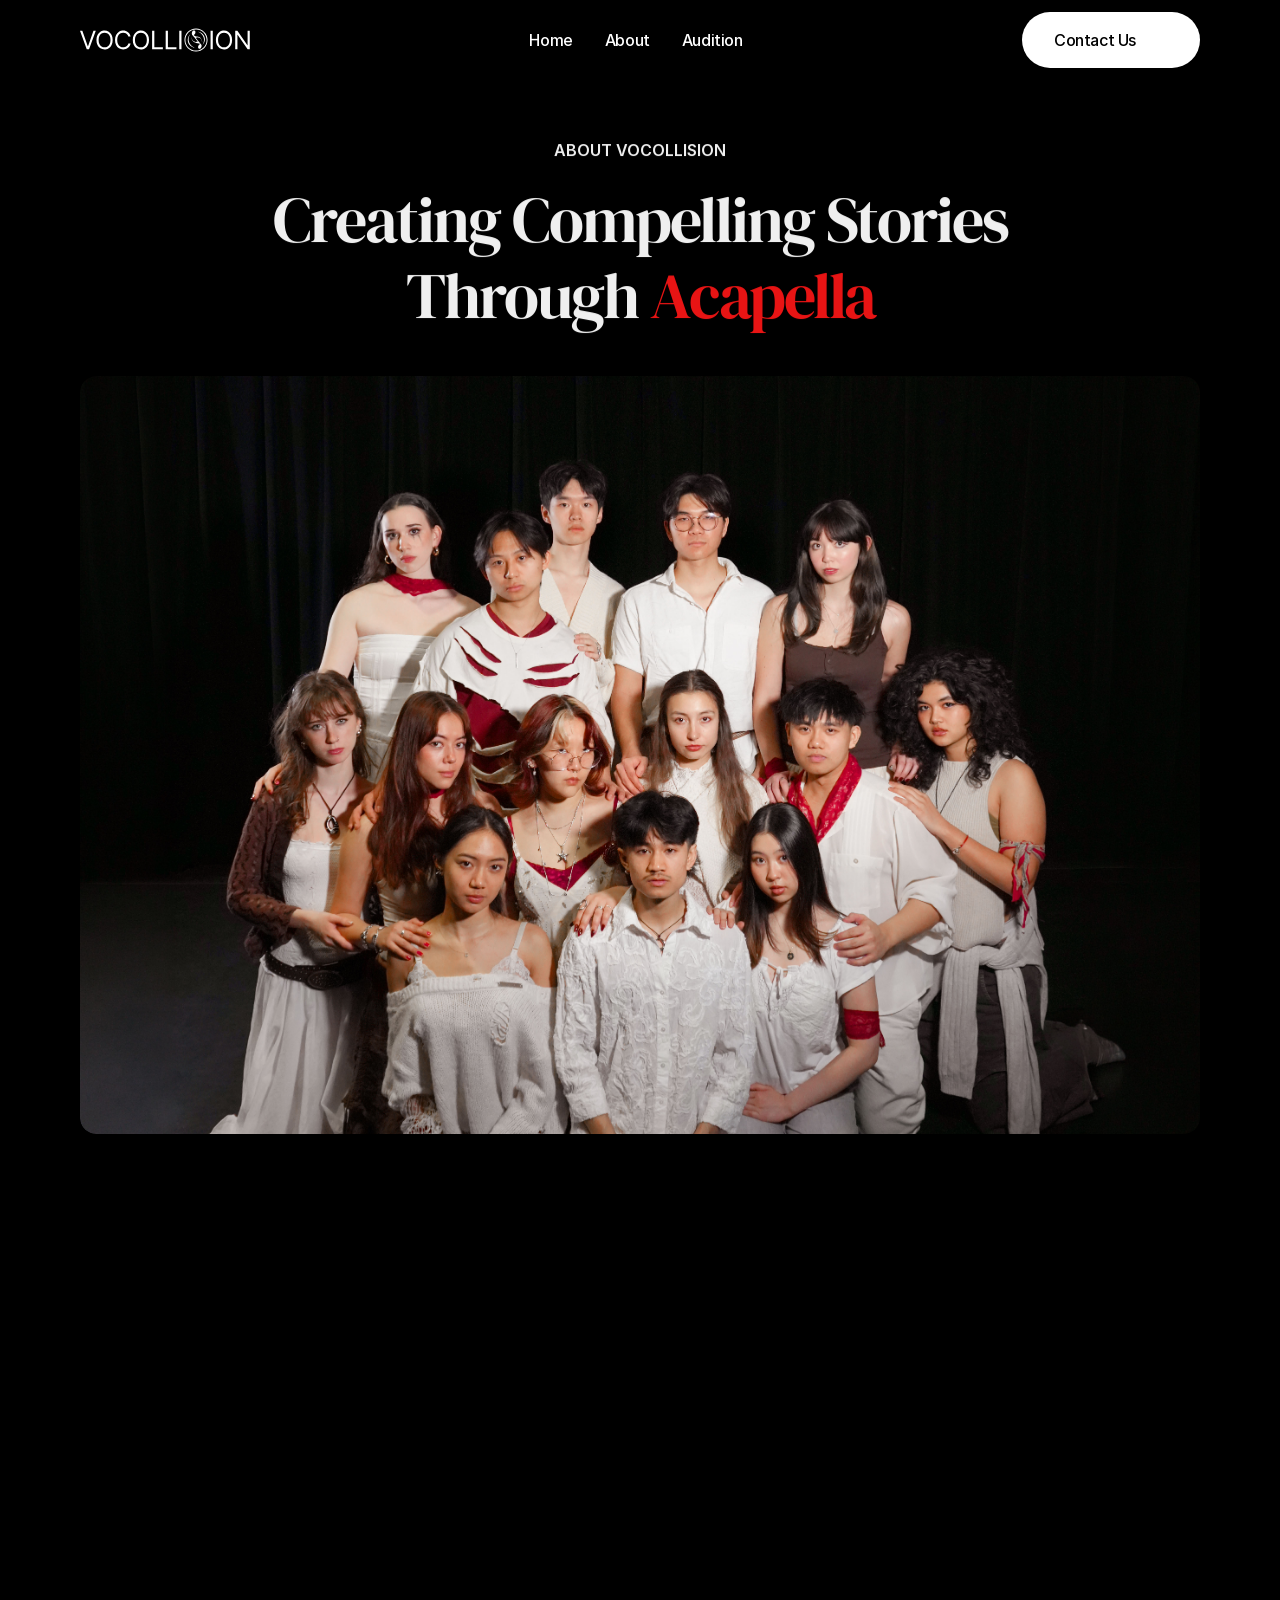
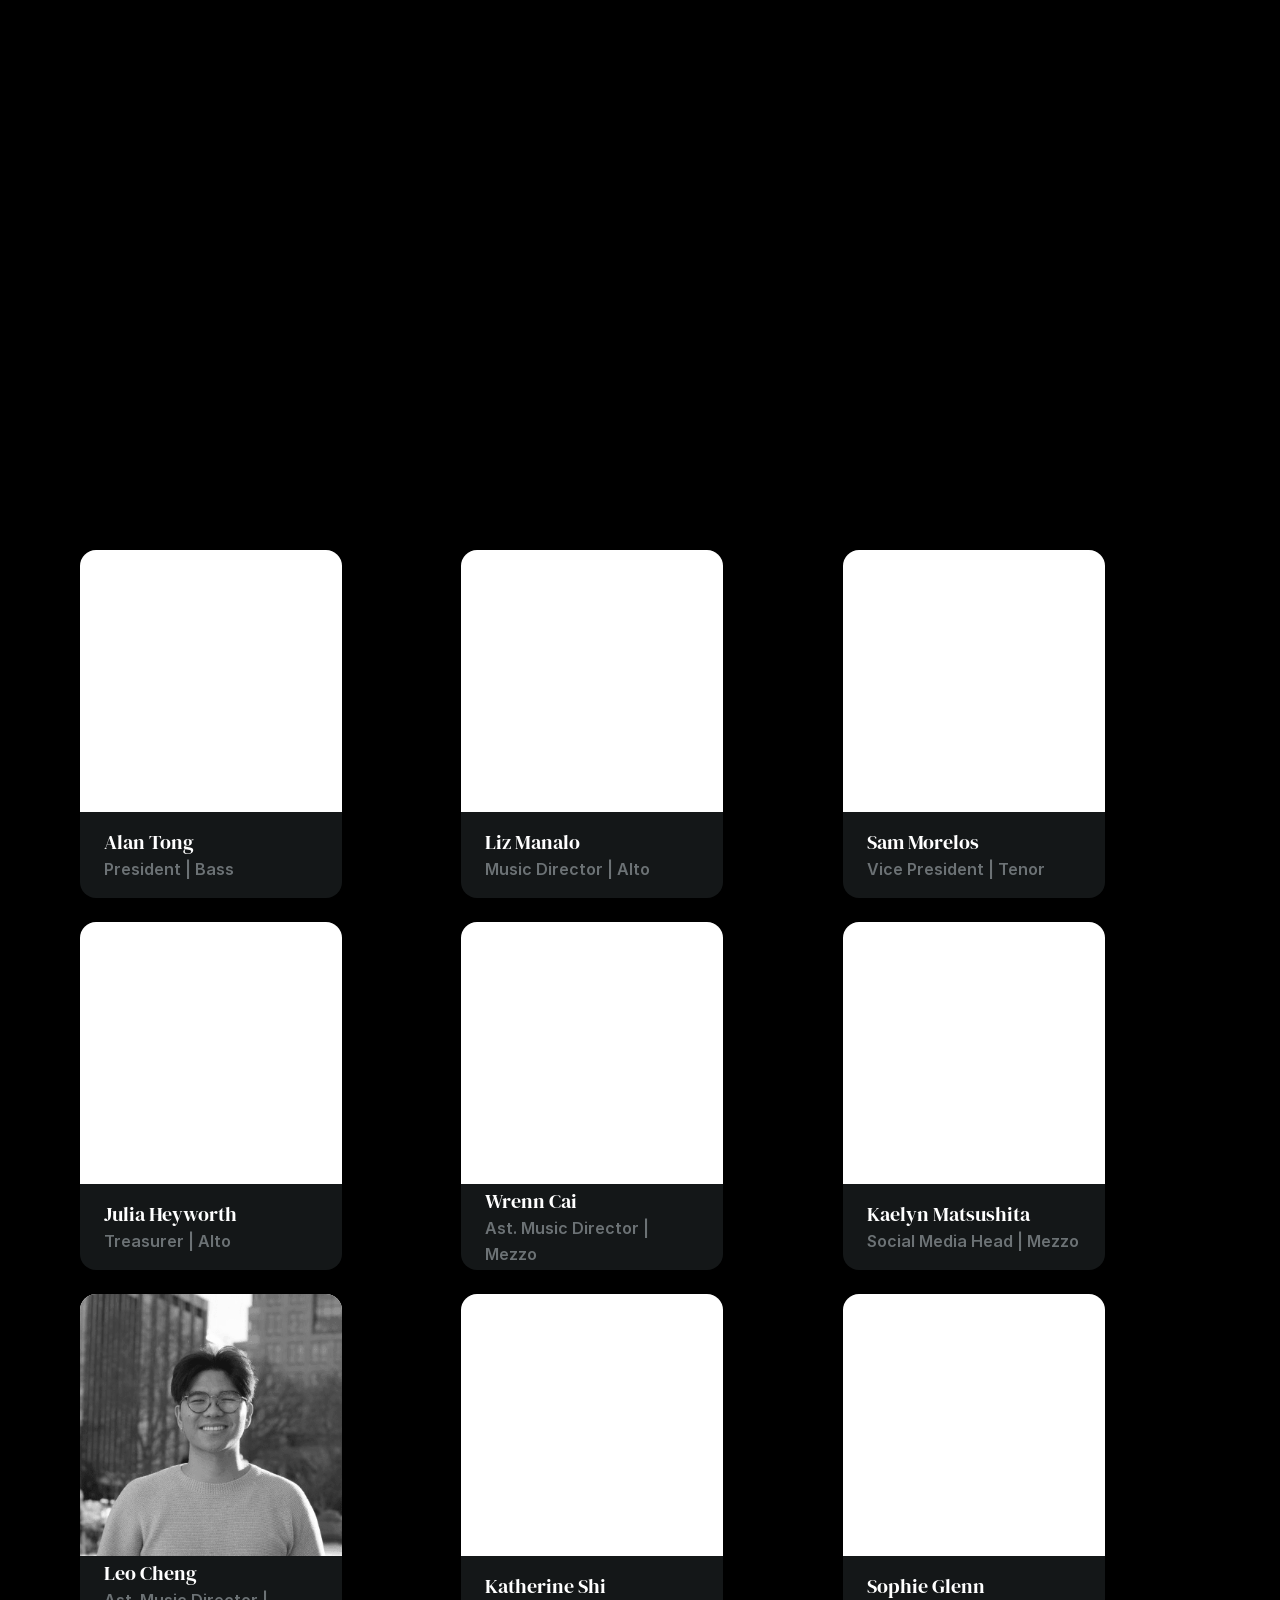
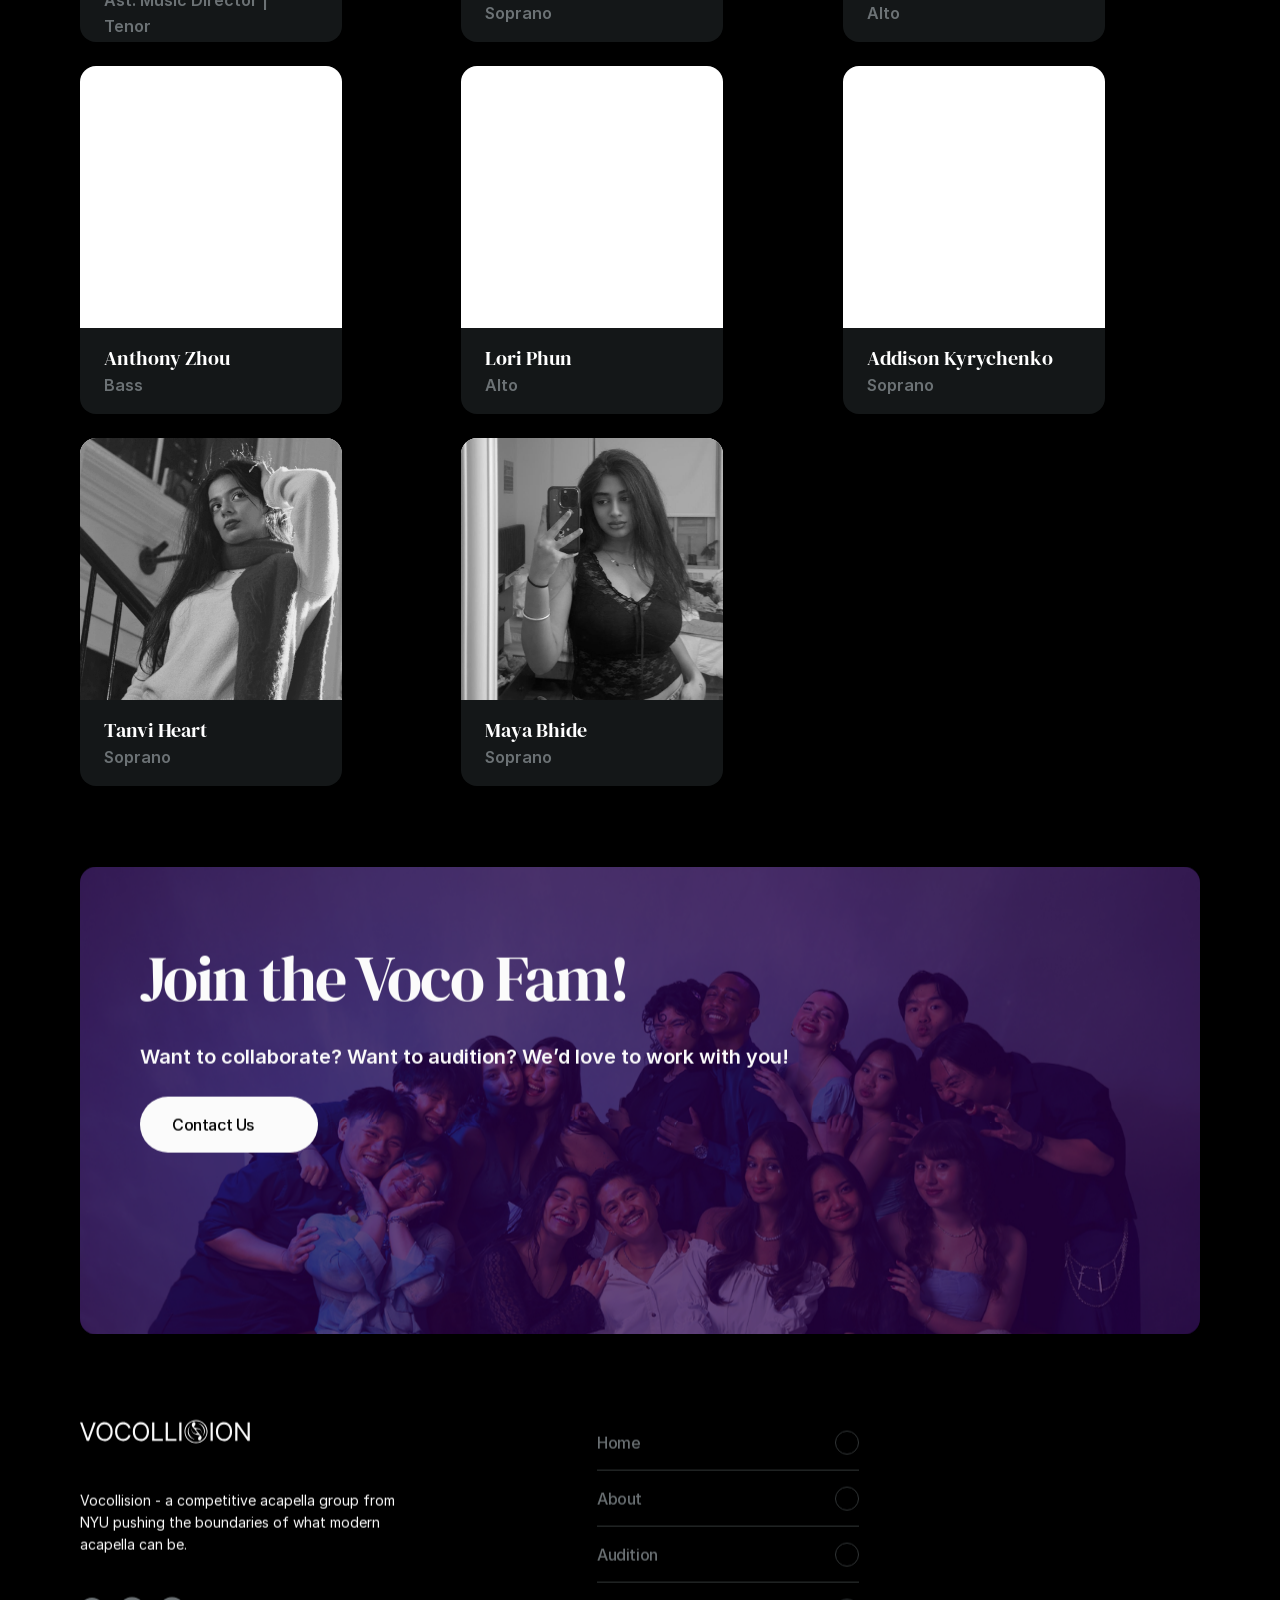
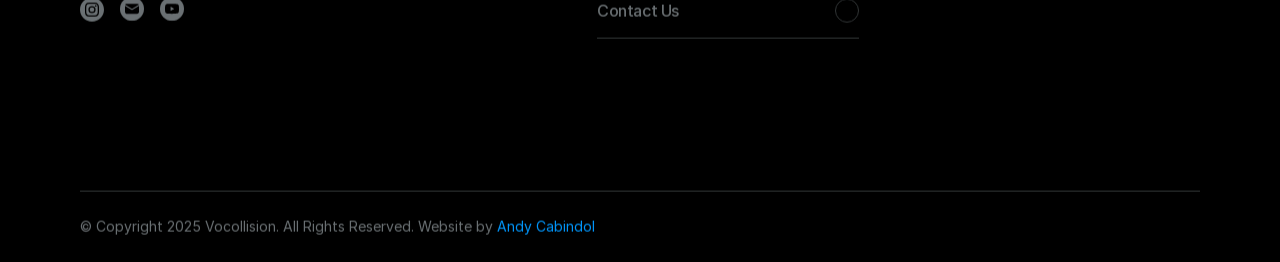
==== commit 47783f91: "Place roster before alumni" ====
--- a/about/index.html
+++ b/about/index.html
@@ -482,6 +482,6 @@
 
 
 <script src="/assets/nav-audition.js" defer></script>
-<script src="/assets/about-roster.js?v=responsive-roster-2026-09-04" defer></script>
+<script src="/assets/about-roster.js?v=responsive-roster-layout-2026-09-04" defer></script>
 </body>
 </html>
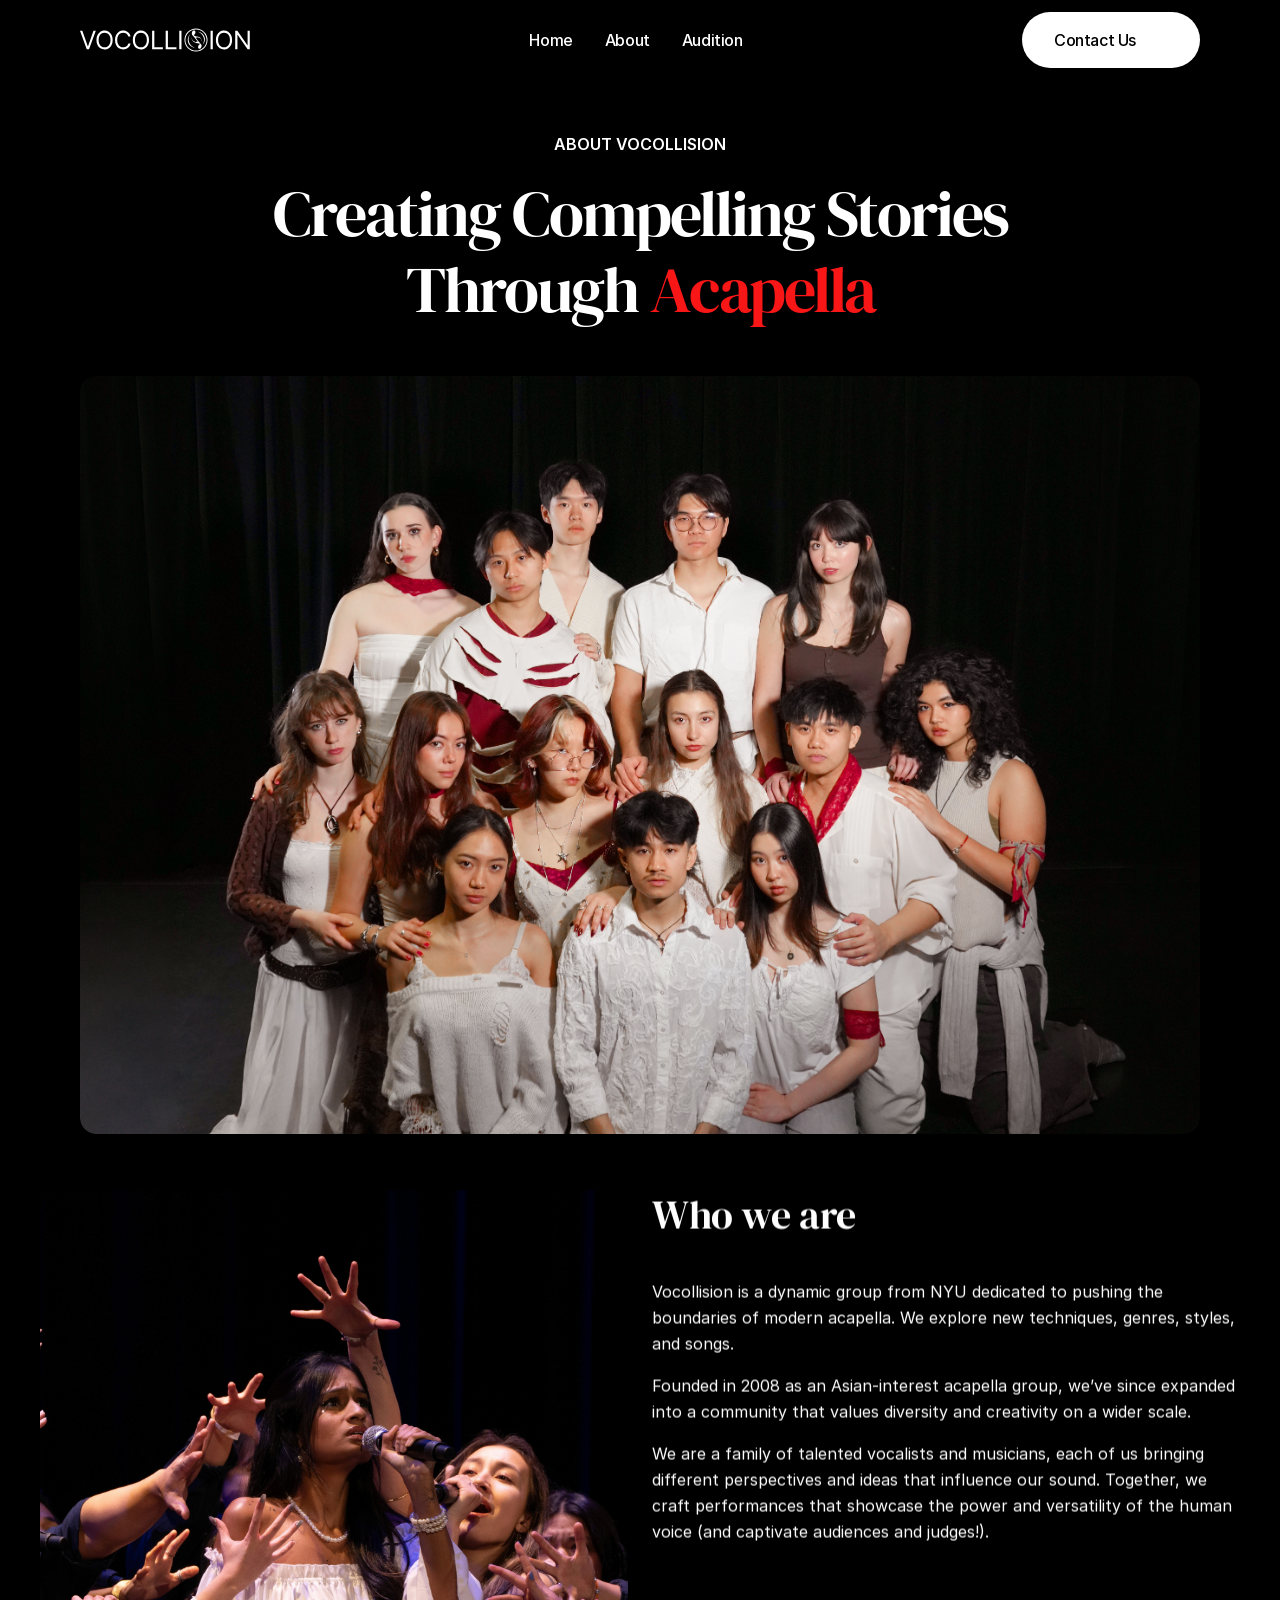
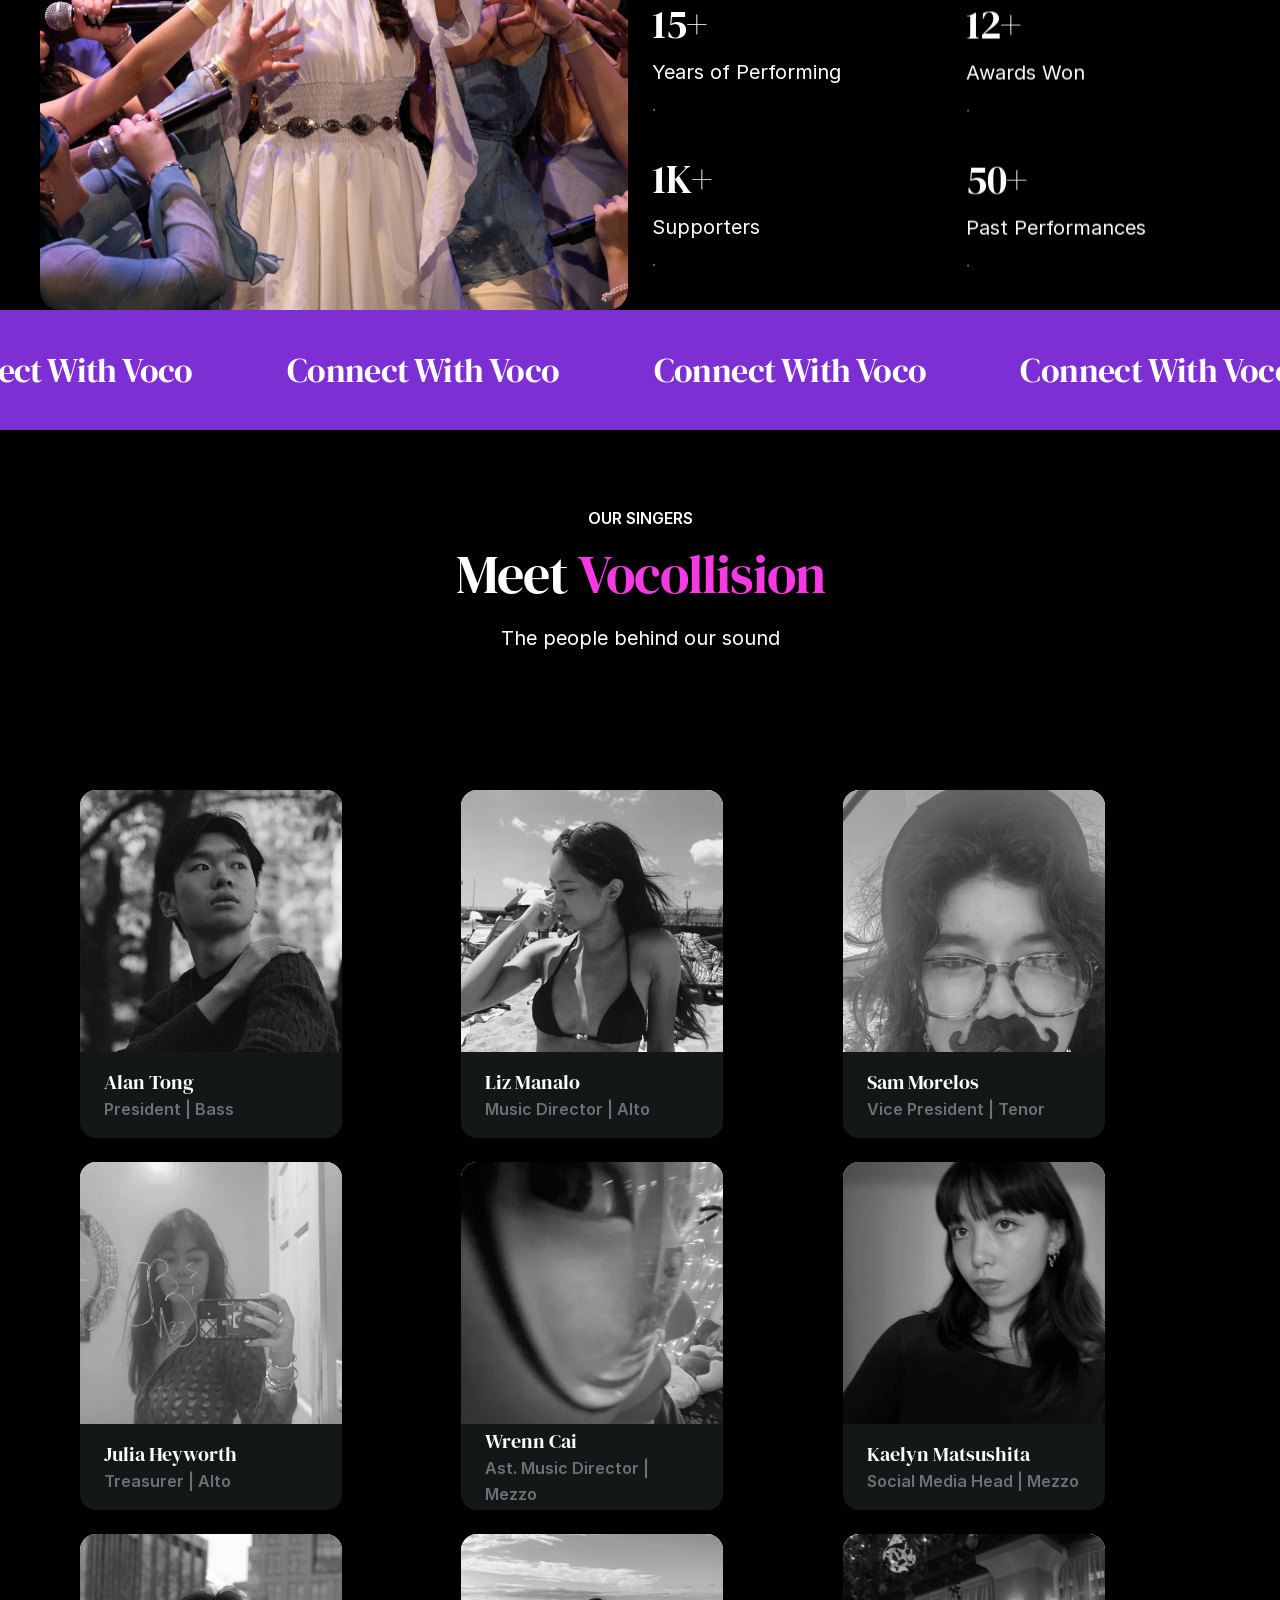
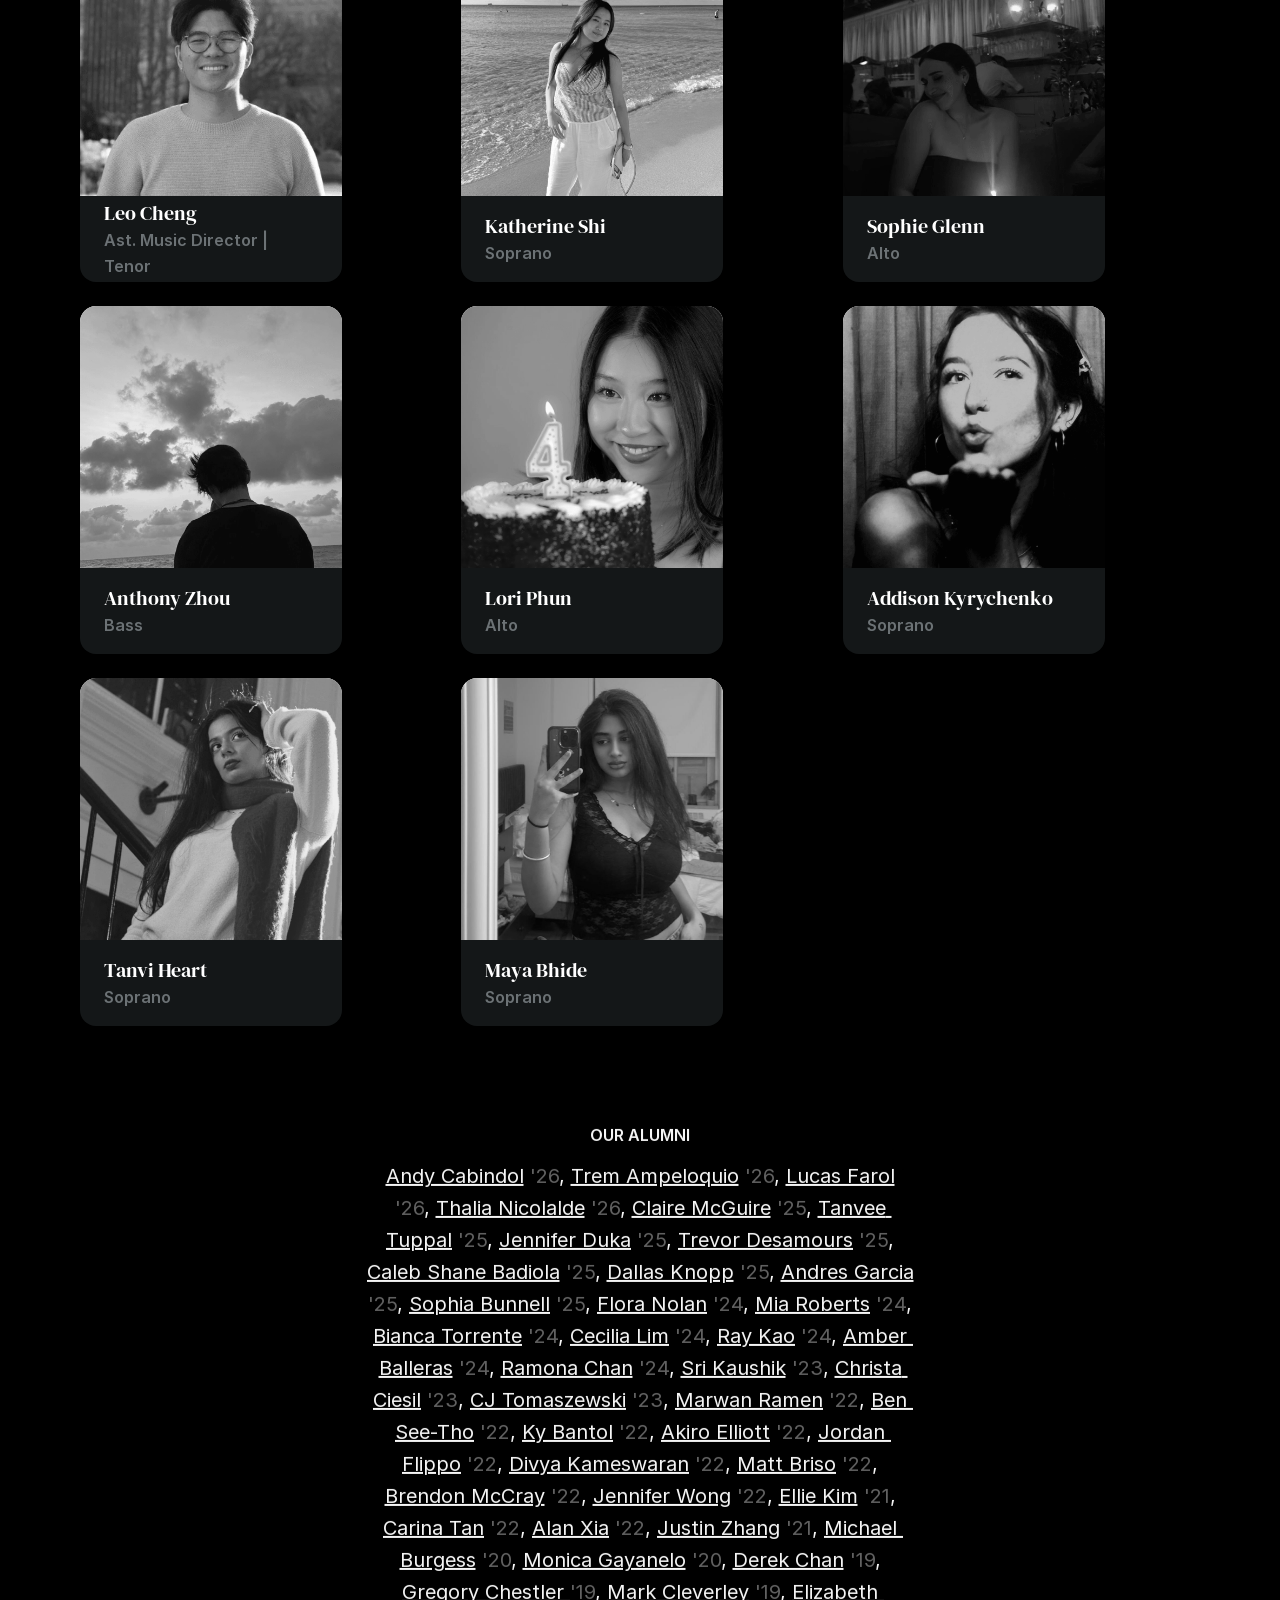
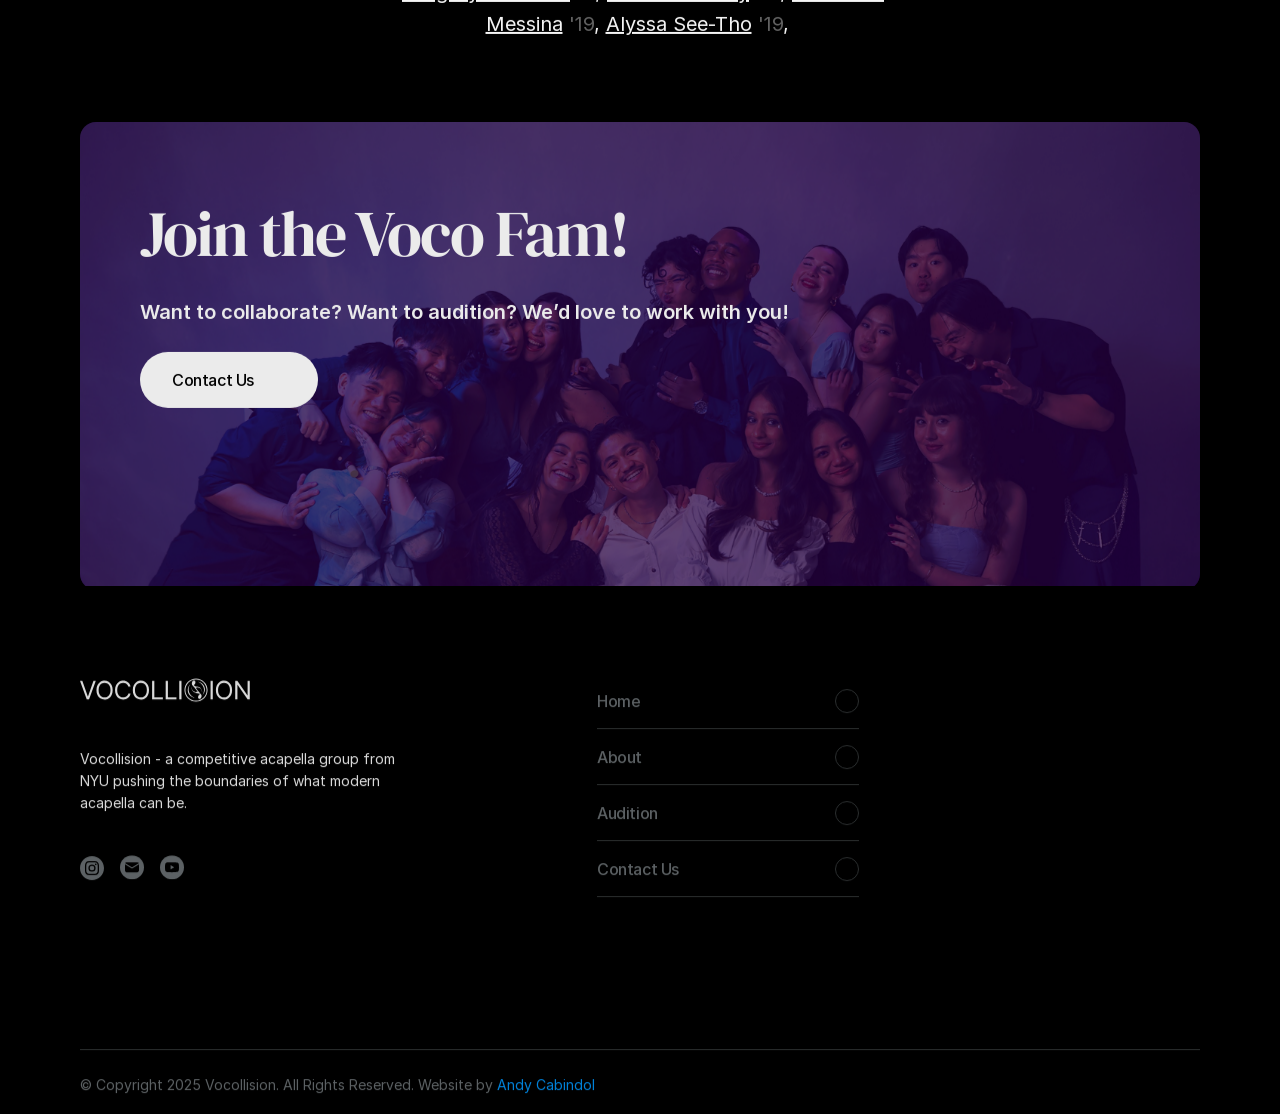
==== commit 20f7351a: "Move roster ahead of alumni" ====
--- a/about/index.html
+++ b/about/index.html
@@ -482,6 +482,6 @@
 
 
 <script src="/assets/nav-audition.js" defer></script>
-<script src="/assets/about-roster.js?v=responsive-roster-layout-2026-09-04" defer></script>
+<script src="/assets/about-roster.js?v=responsive-roster-placement-2026-09-04" defer></script>
 </body>
 </html>
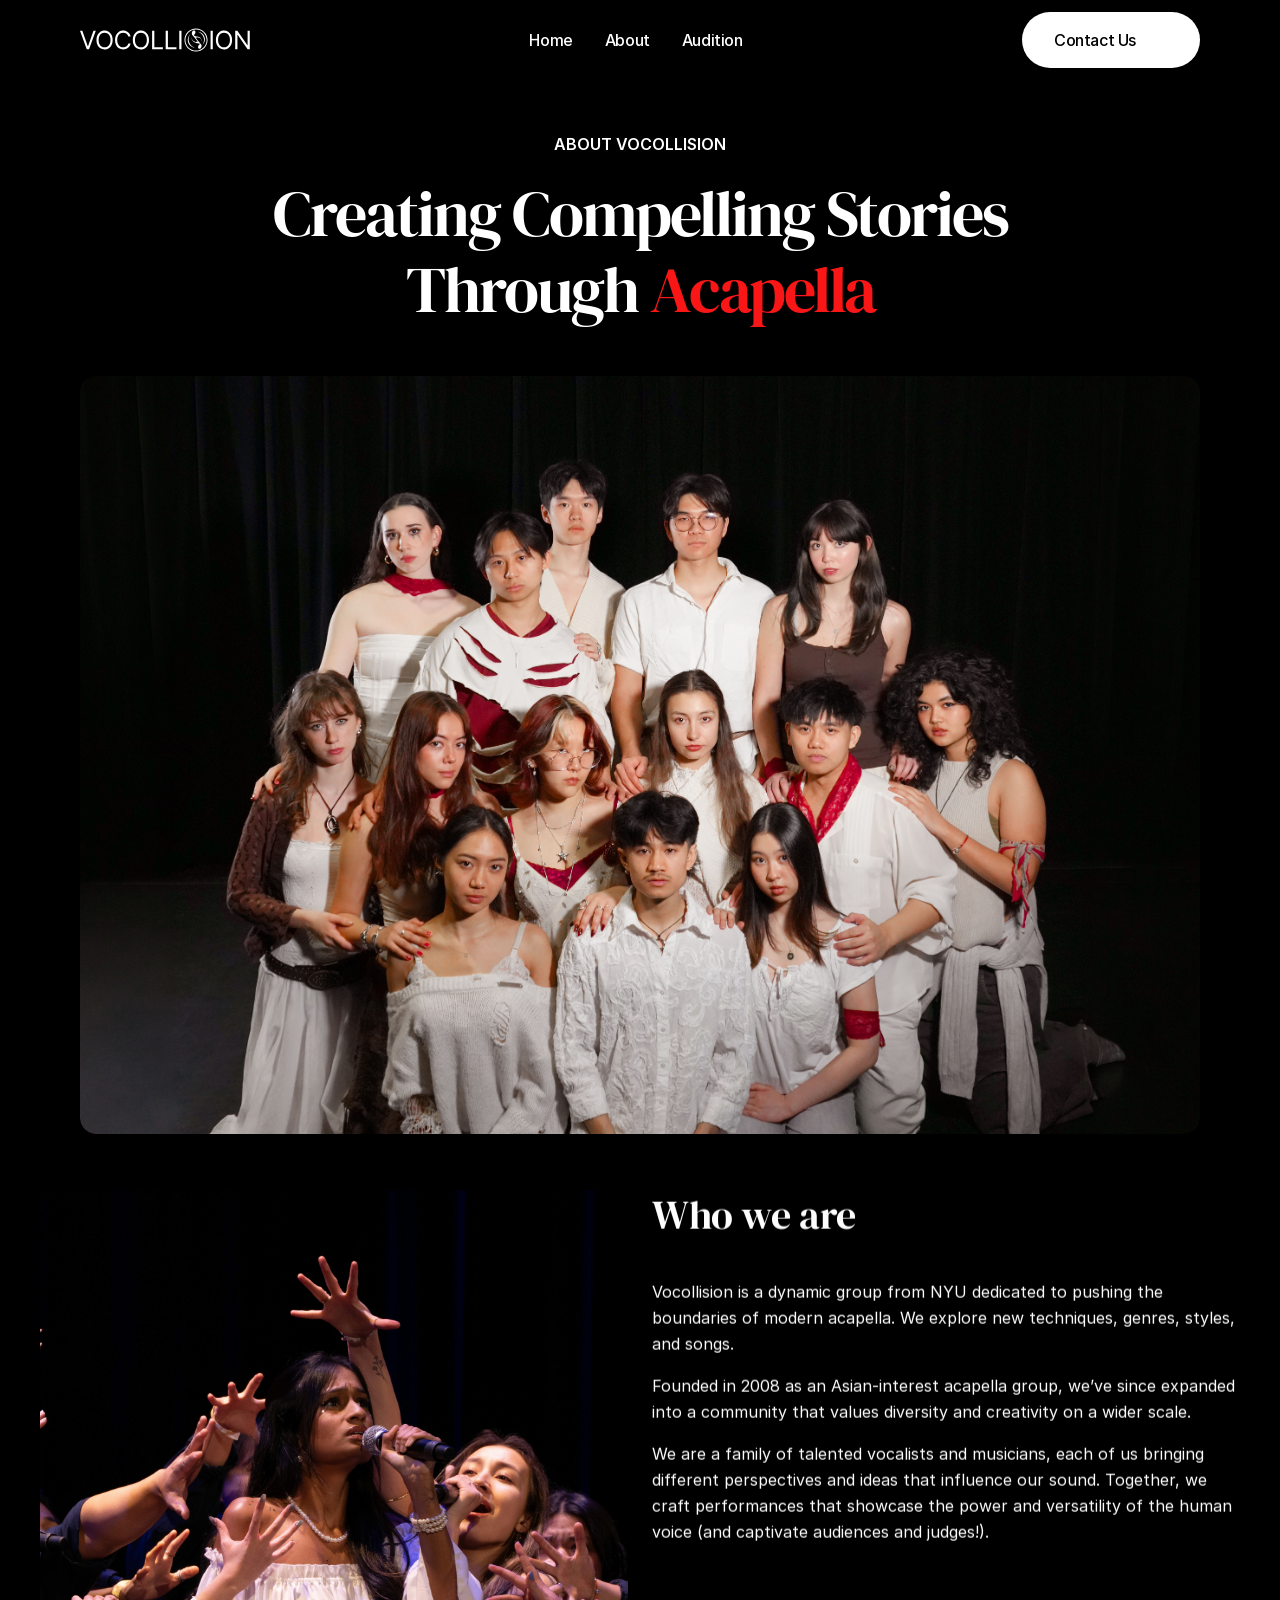
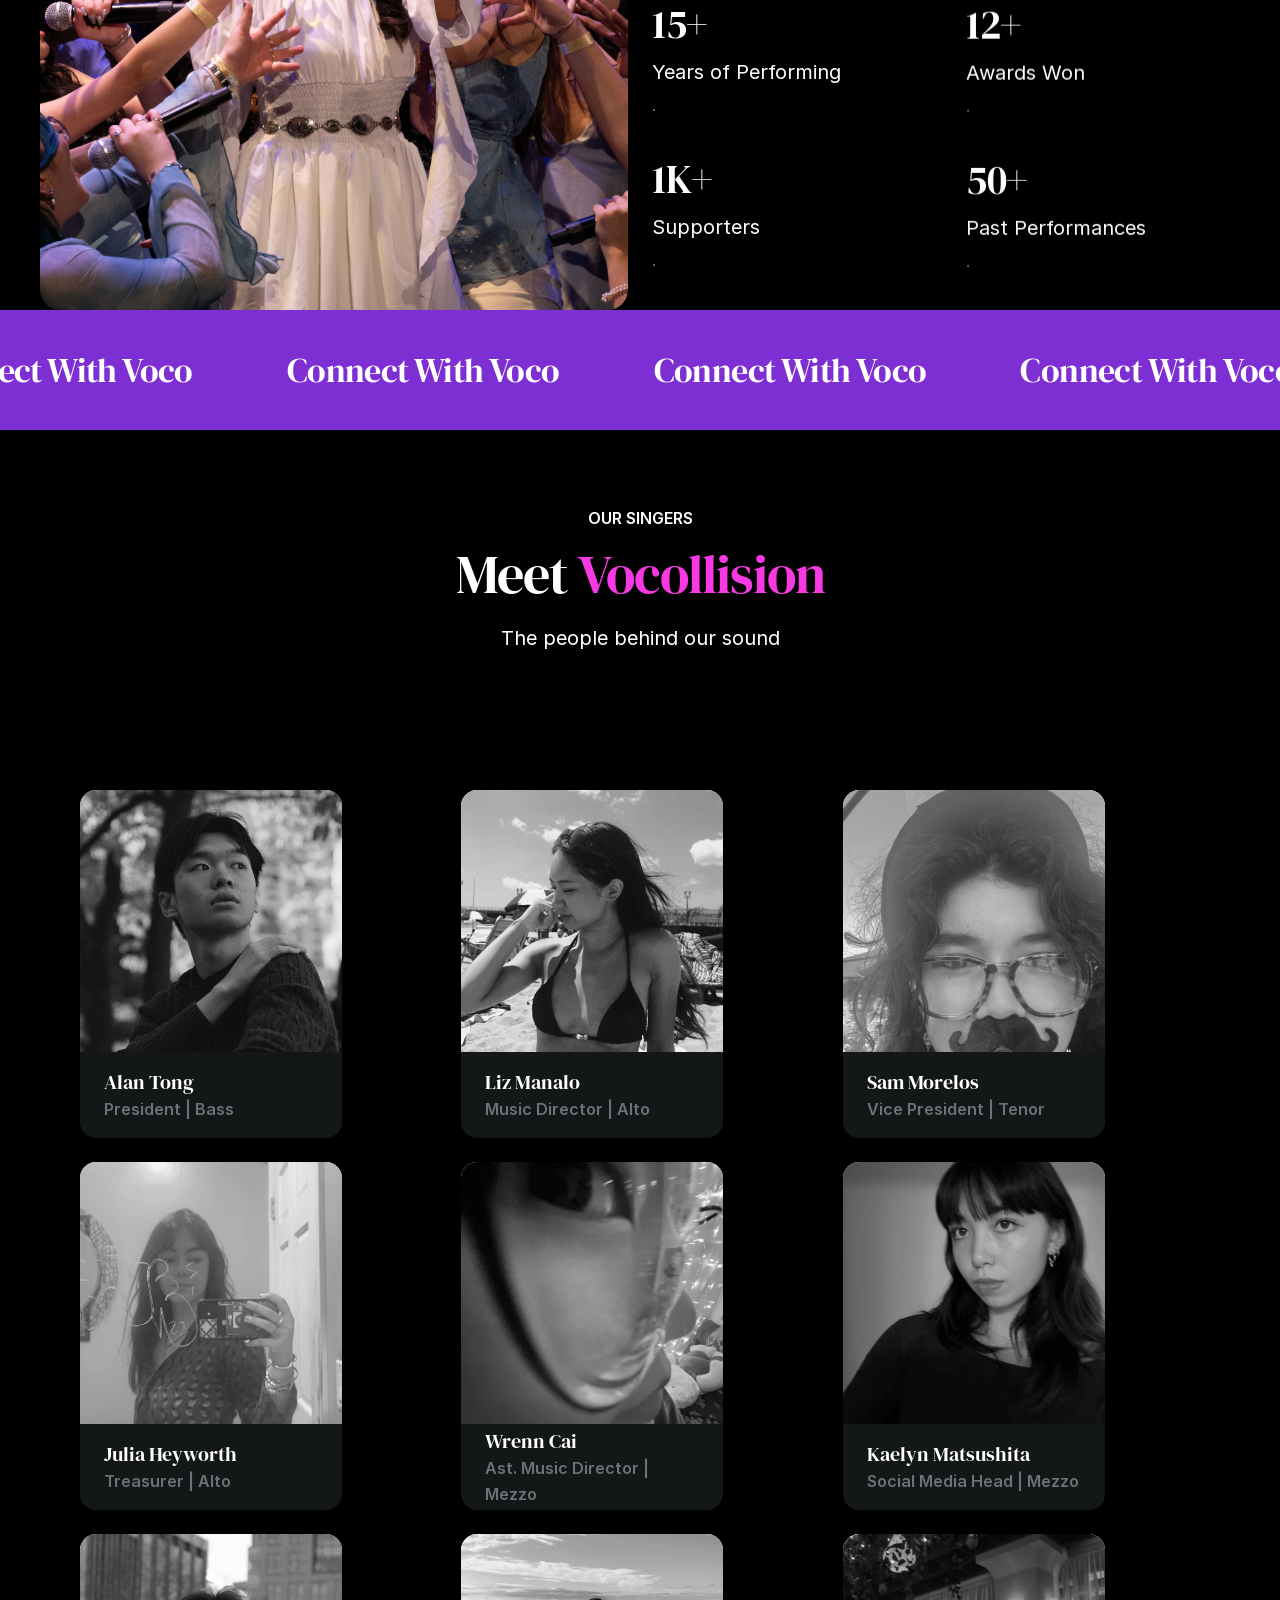
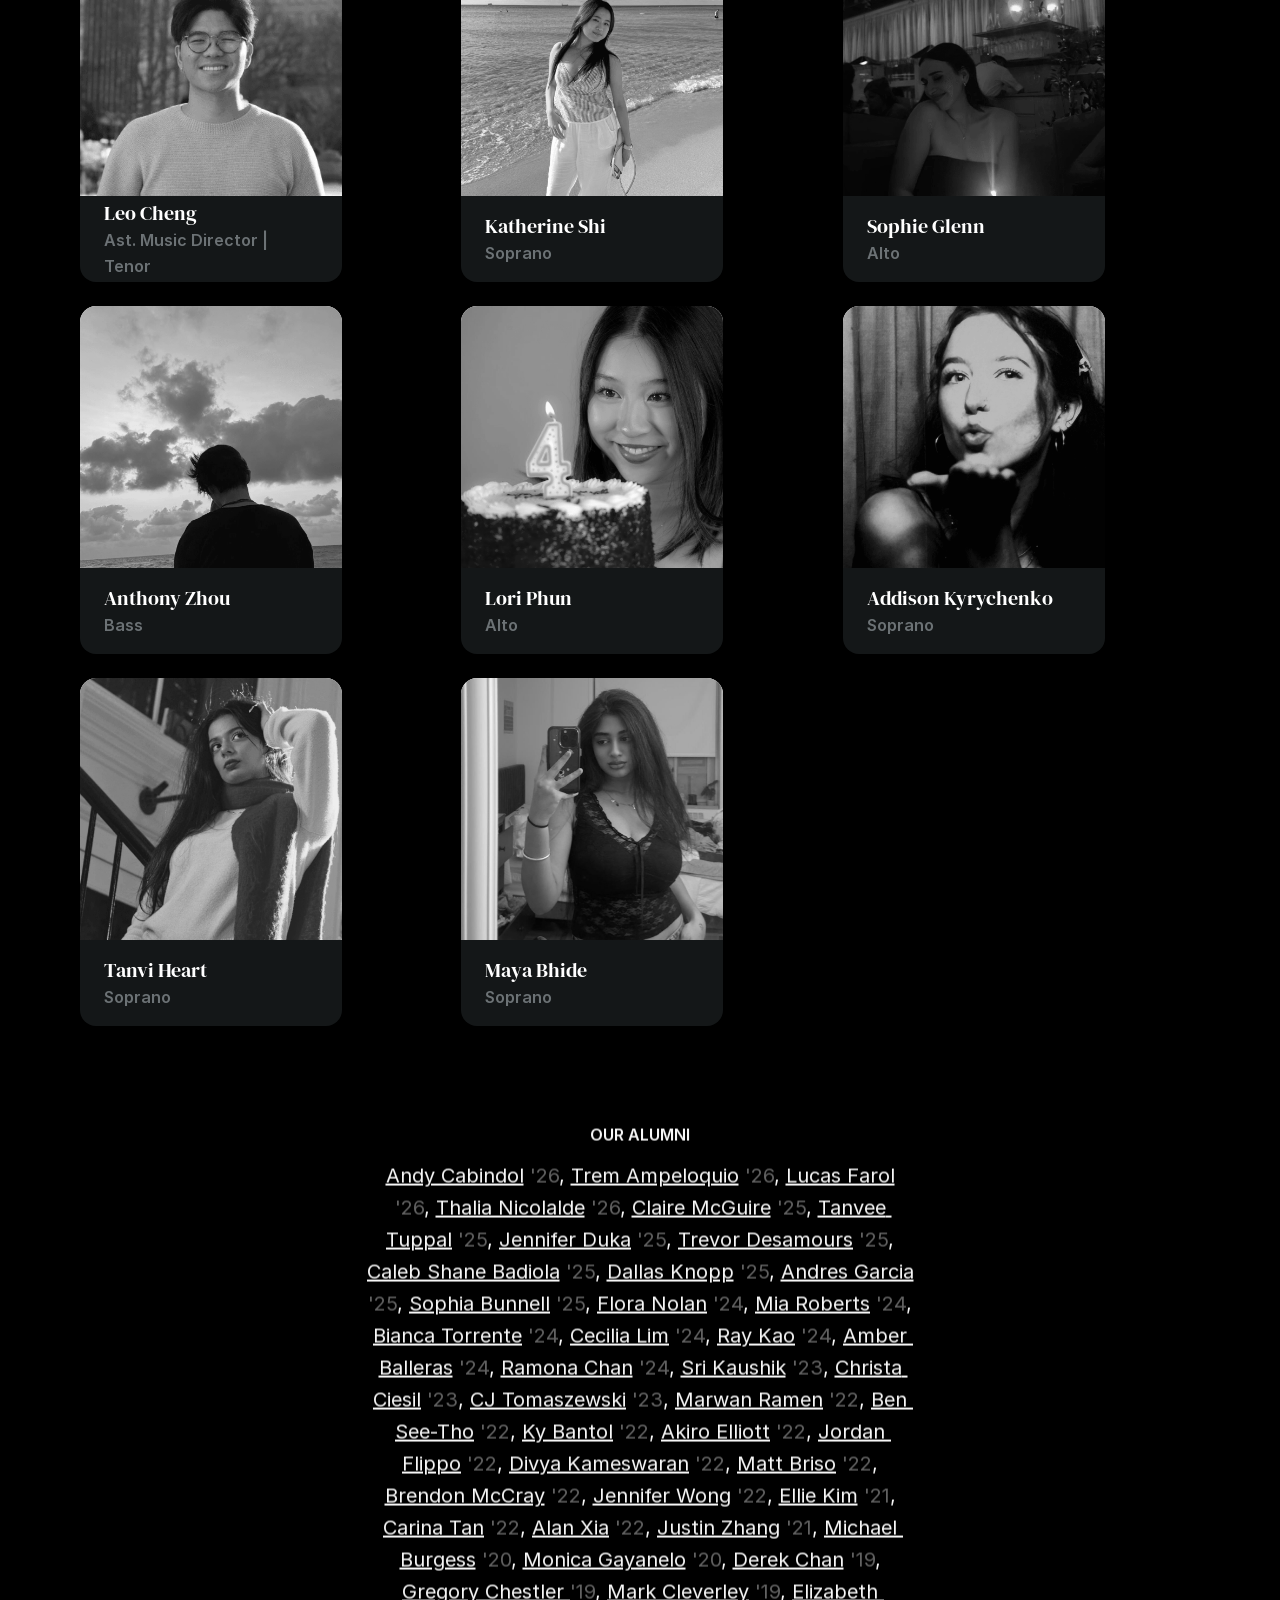
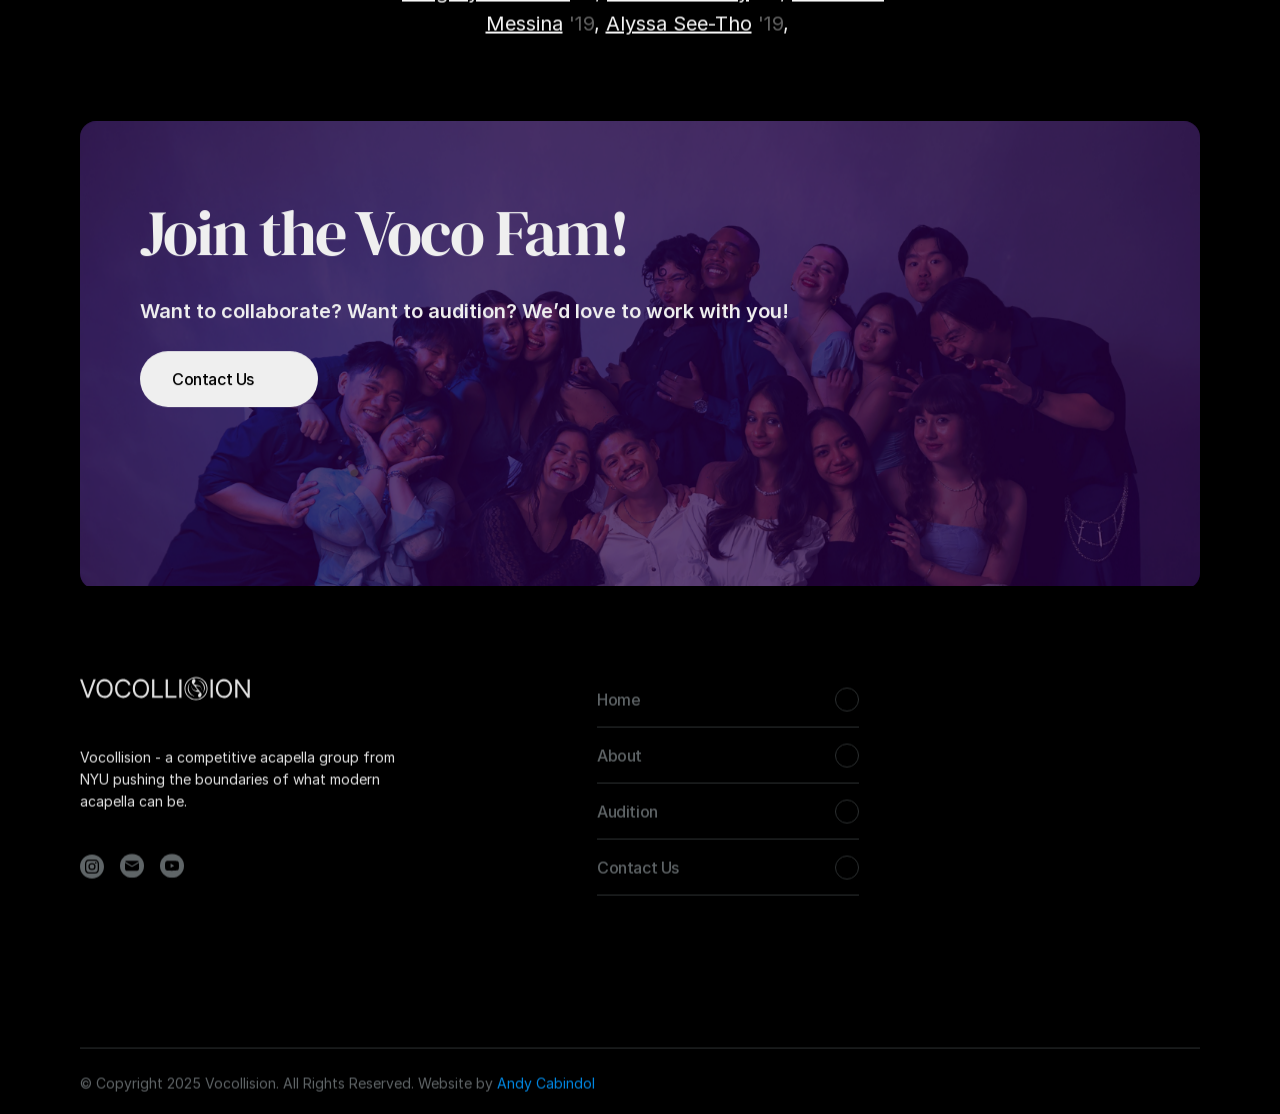
==== commit 719685bc: "Apply roster layout to homepage" ====
--- a/about/index.html
+++ b/about/index.html
@@ -482,6 +482,6 @@
 
 
 <script src="/assets/nav-audition.js" defer></script>
-<script src="/assets/about-roster.js?v=responsive-roster-placement-2026-09-04" defer></script>
+<script src="/assets/about-roster.js?v=responsive-roster-home-2026-09-04" defer></script>
 </body>
 </html>
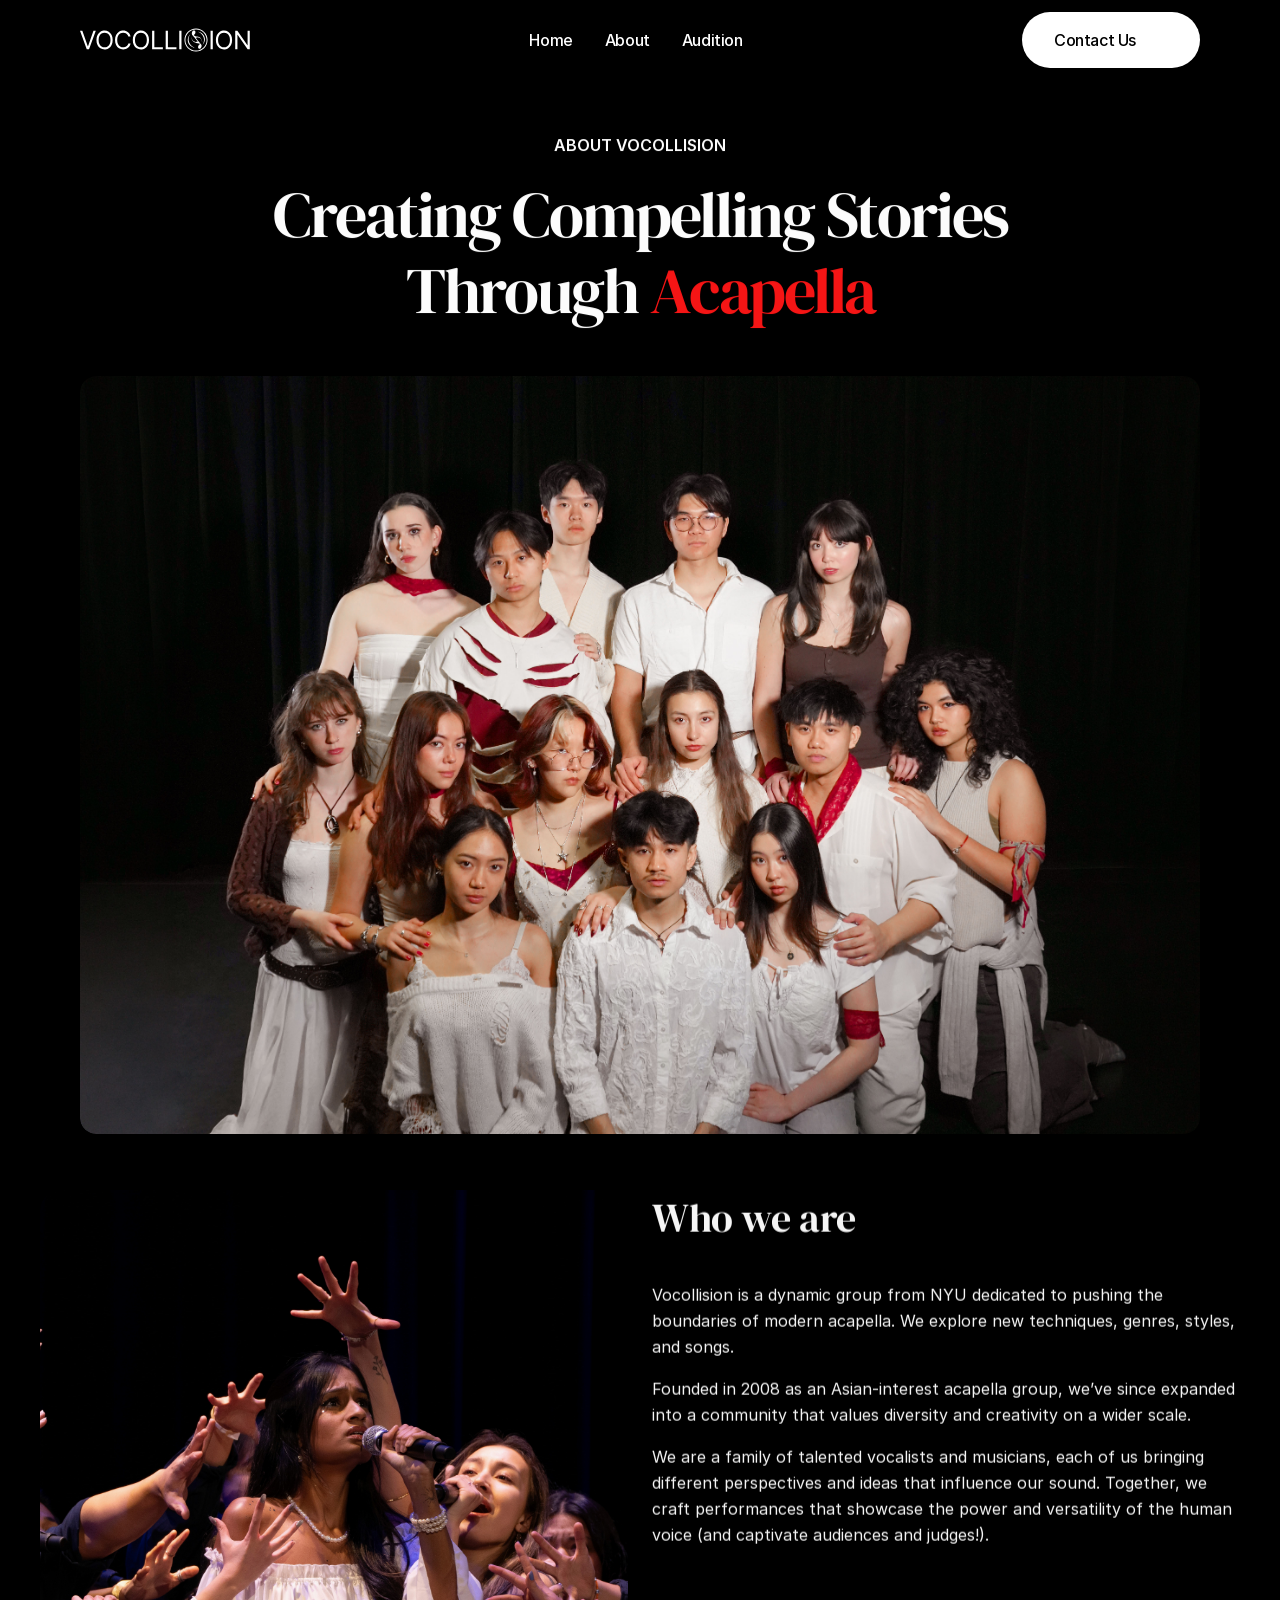
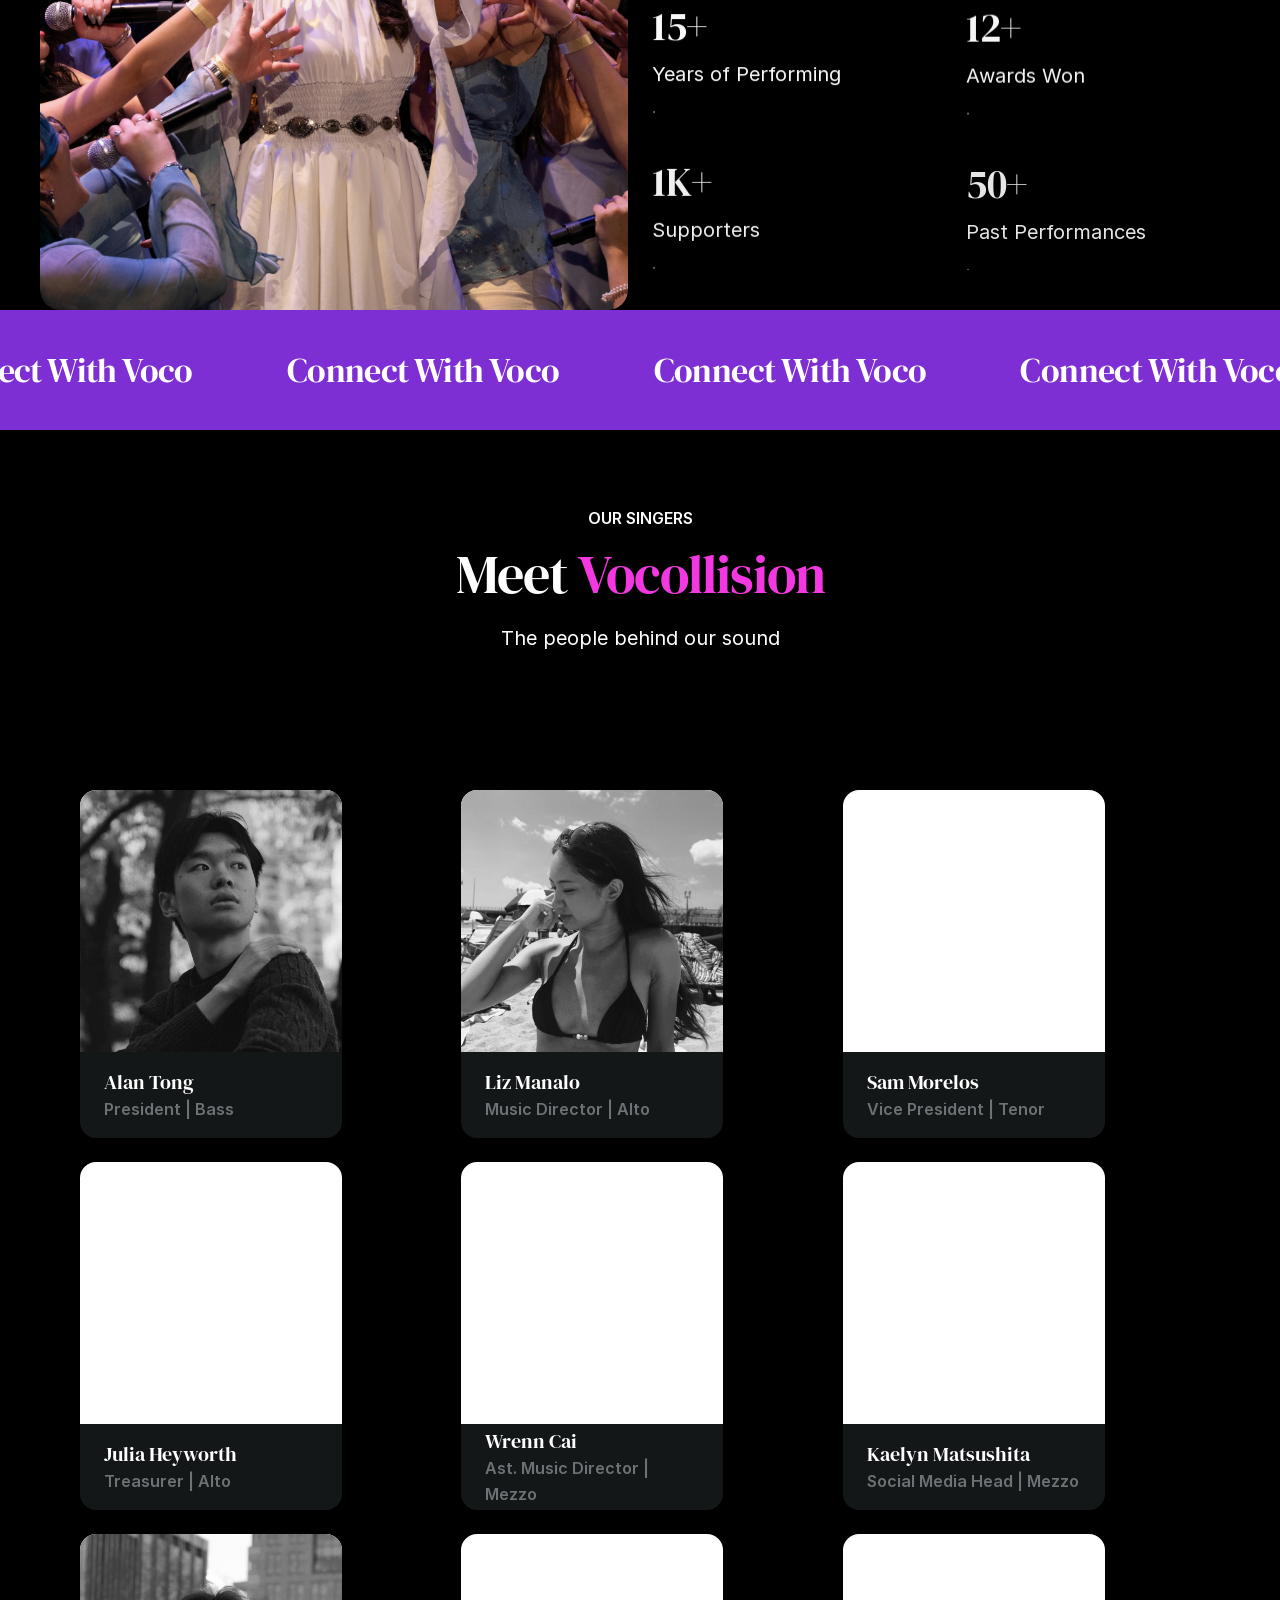
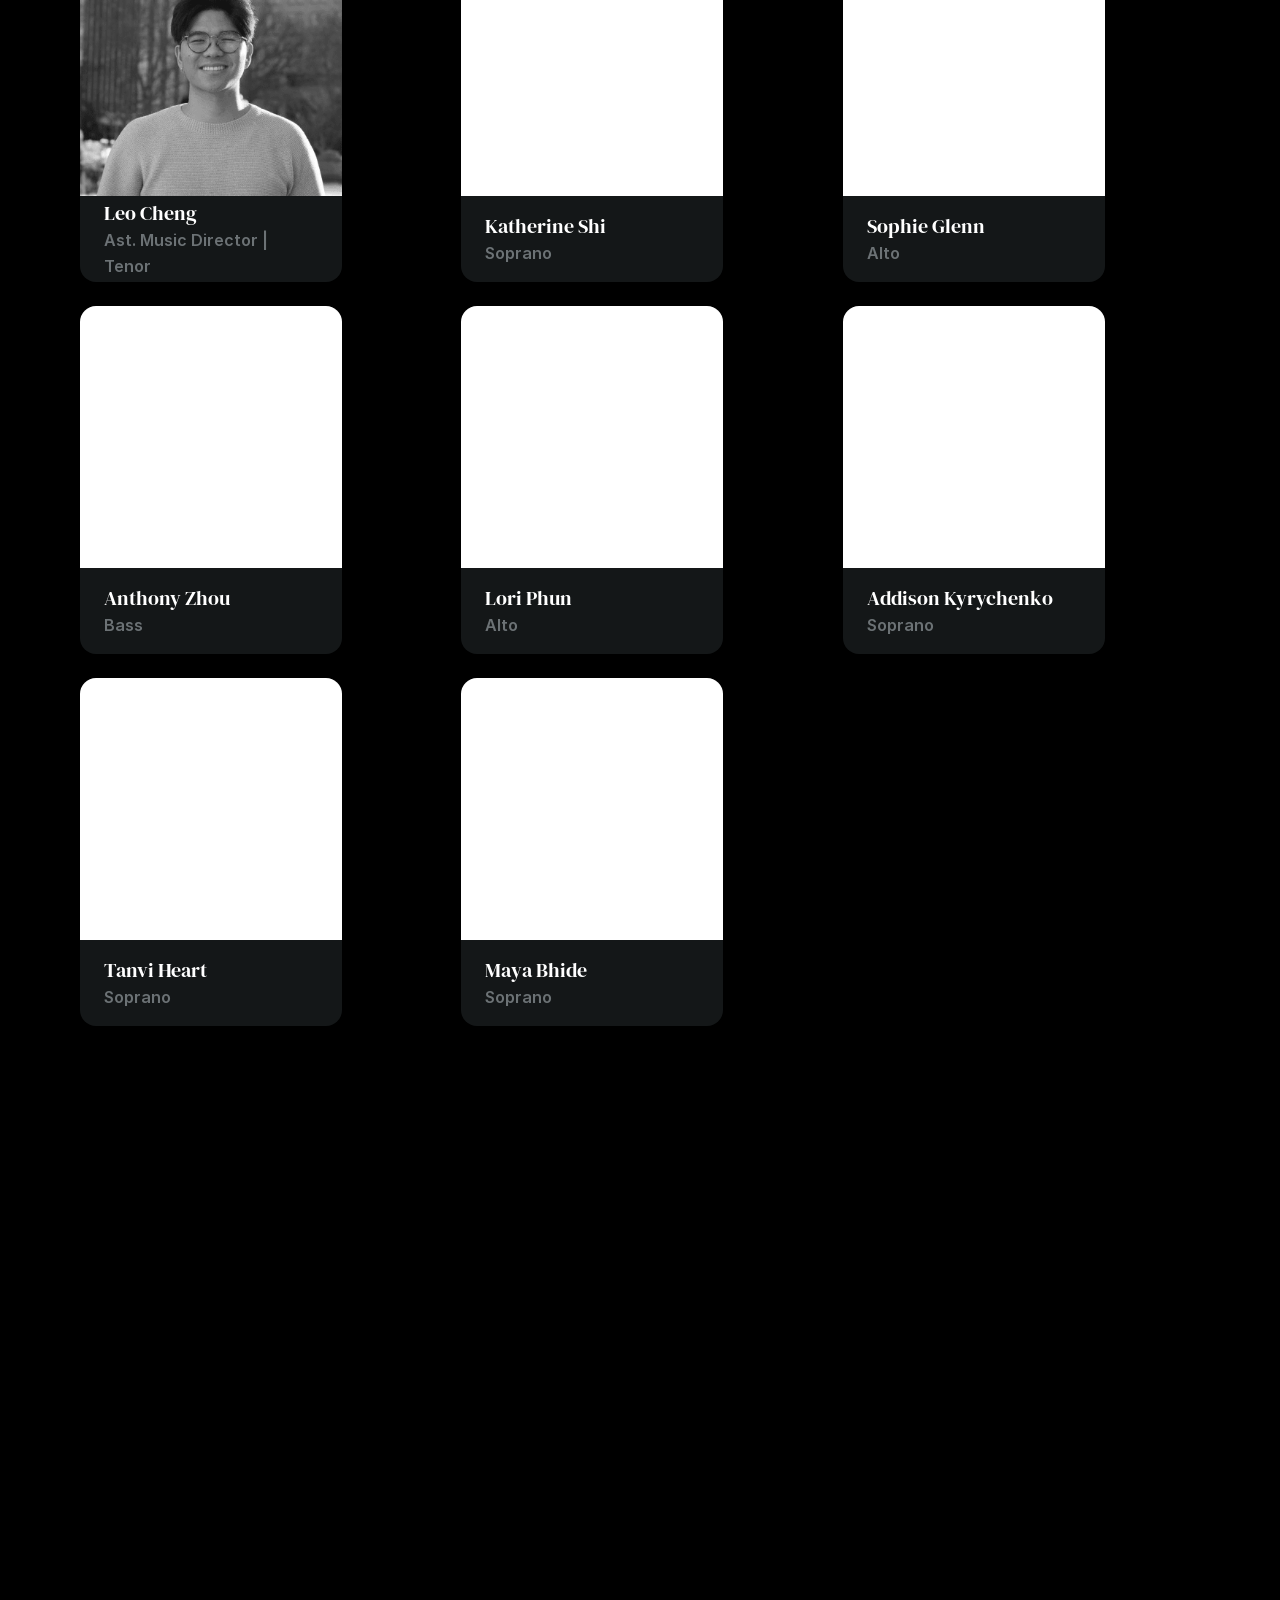
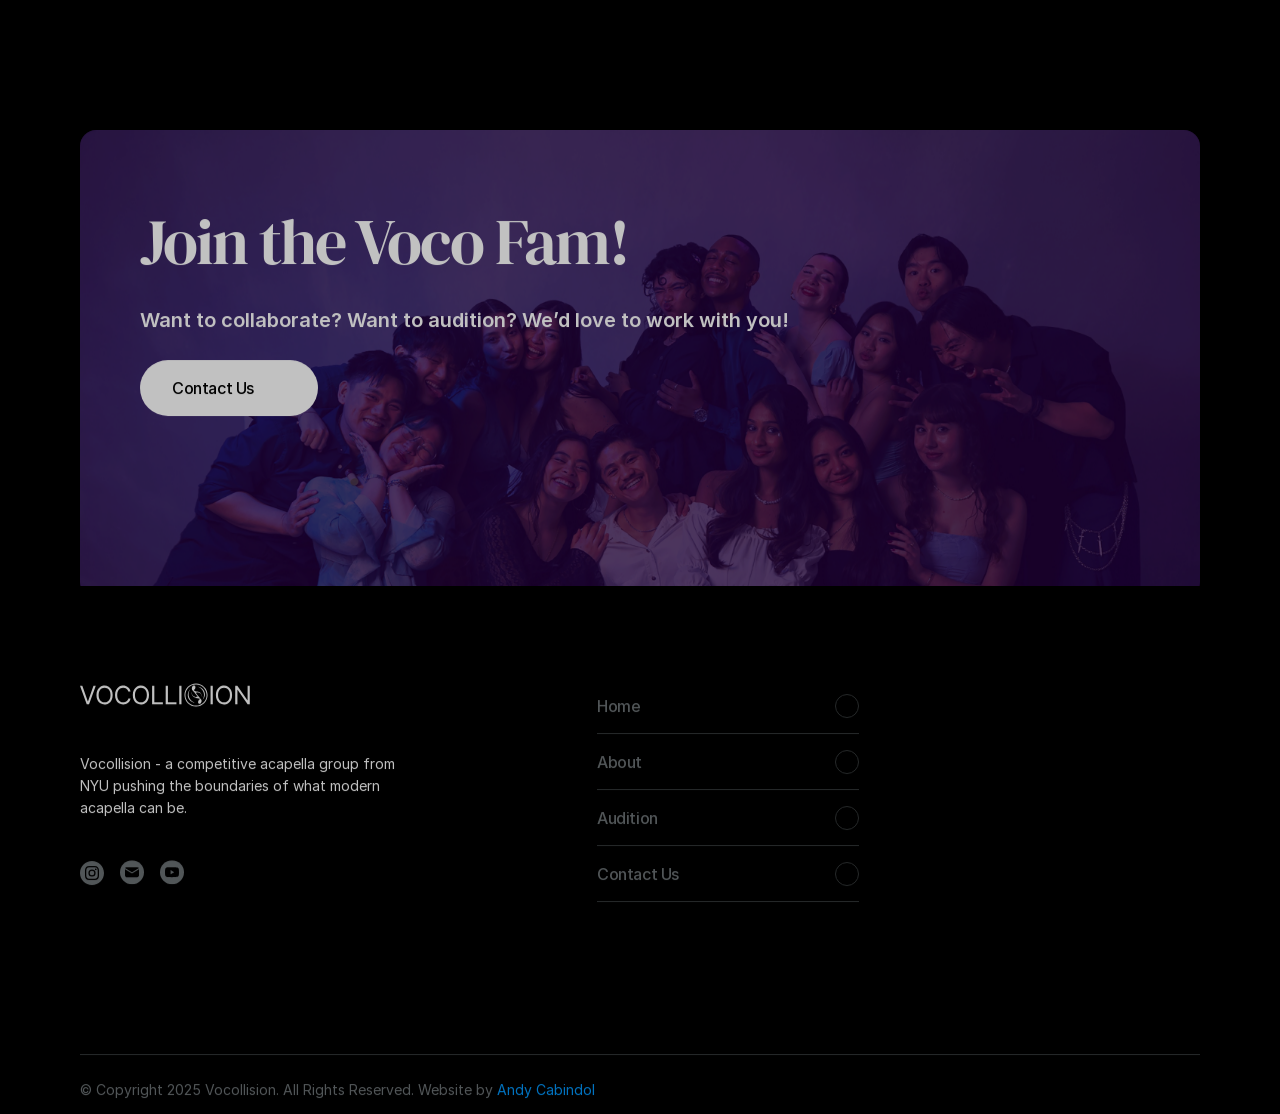
==== commit 3d4db563: "Add Maya to homepage roster" ====
--- a/about/index.html
+++ b/about/index.html
@@ -482,6 +482,6 @@
 
 
 <script src="/assets/nav-audition.js" defer></script>
-<script src="/assets/about-roster.js?v=responsive-roster-home-2026-09-04" defer></script>
+<script src="/assets/about-roster.js?v=responsive-roster-maya-2026-09-04" defer></script>
 </body>
 </html>
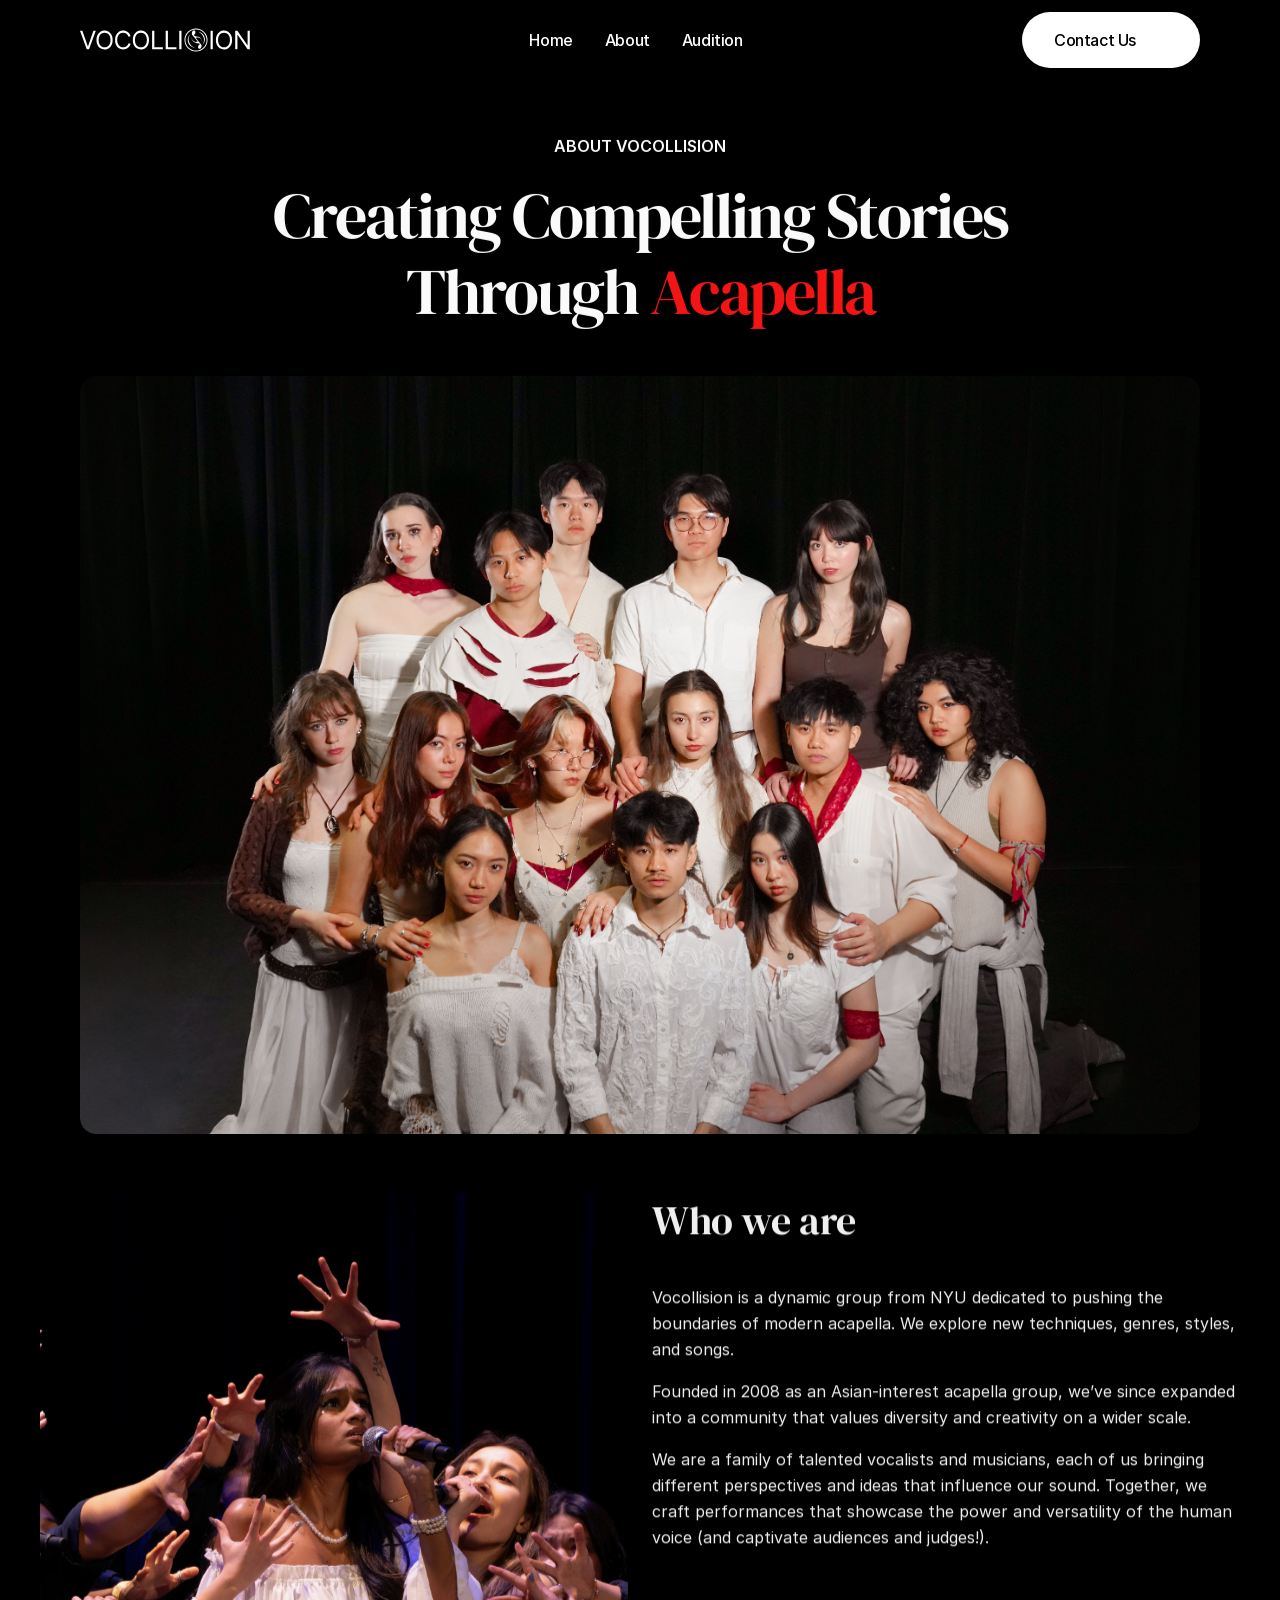
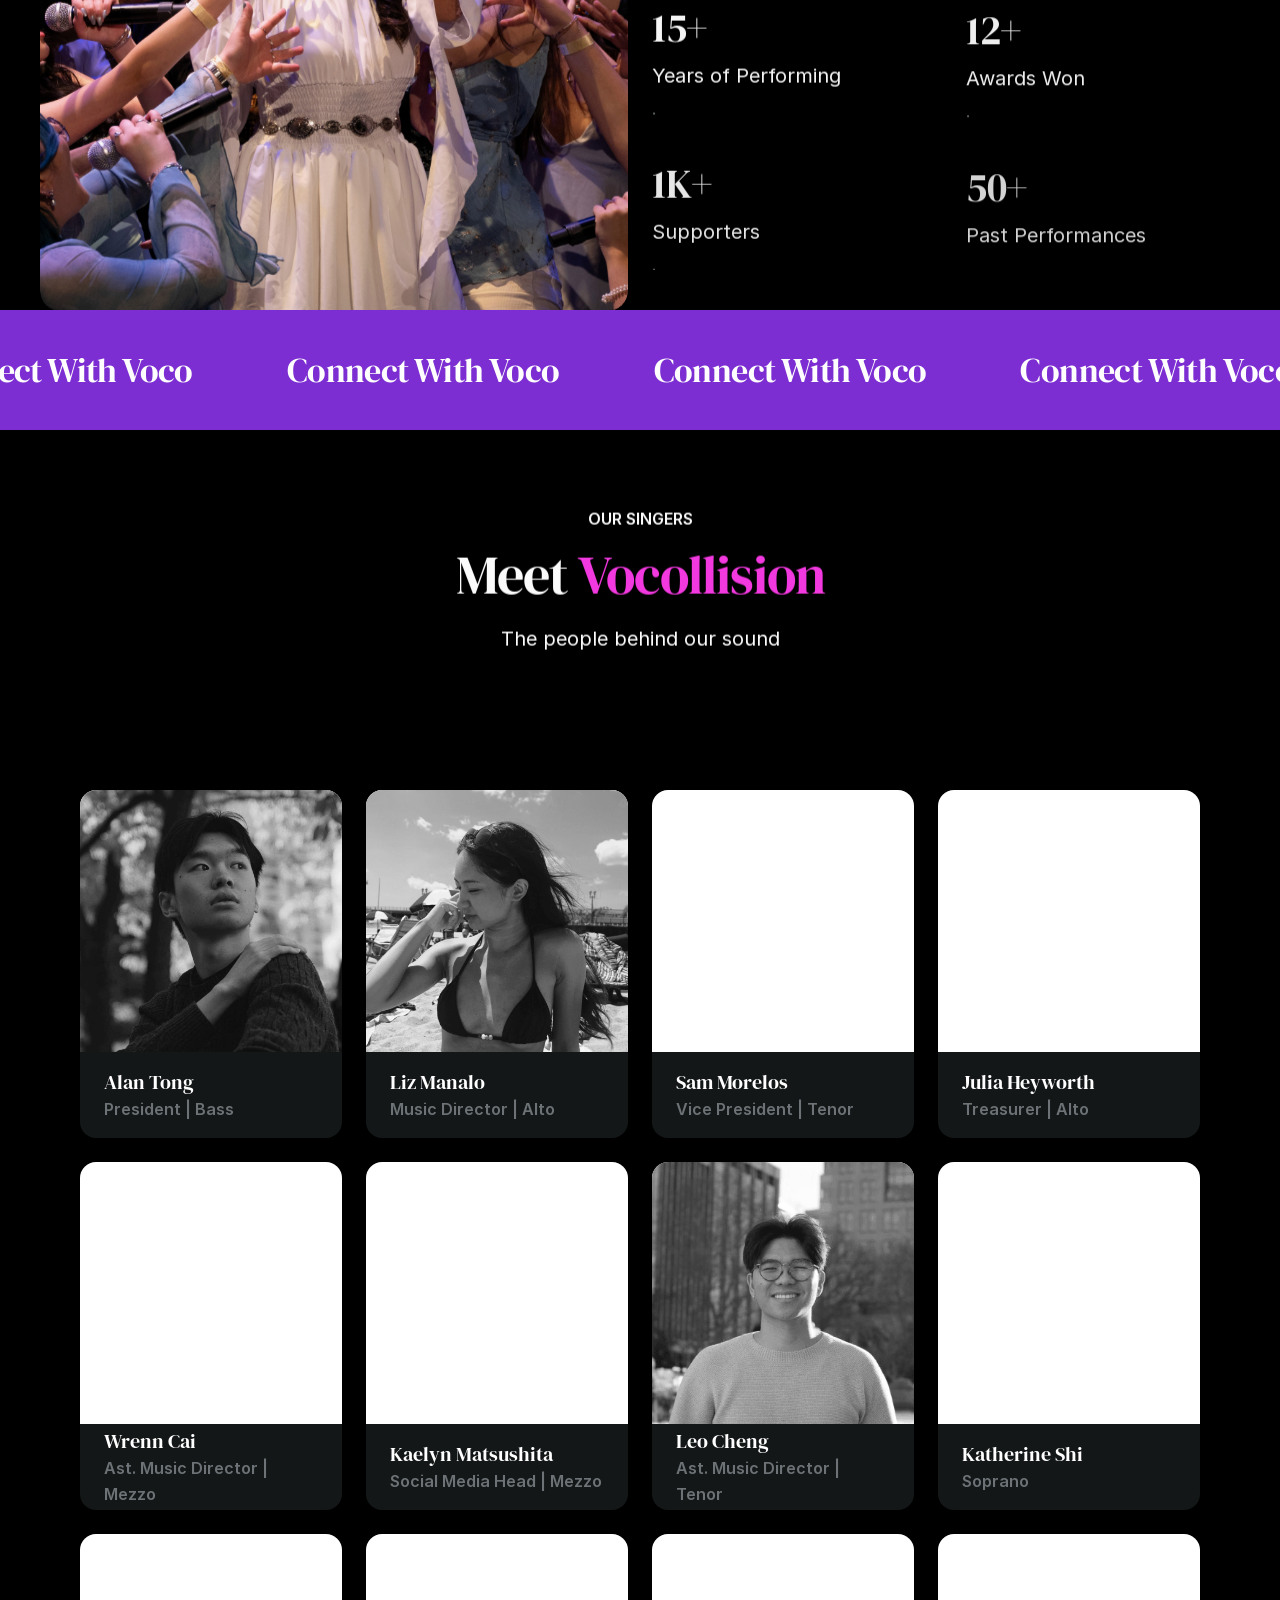
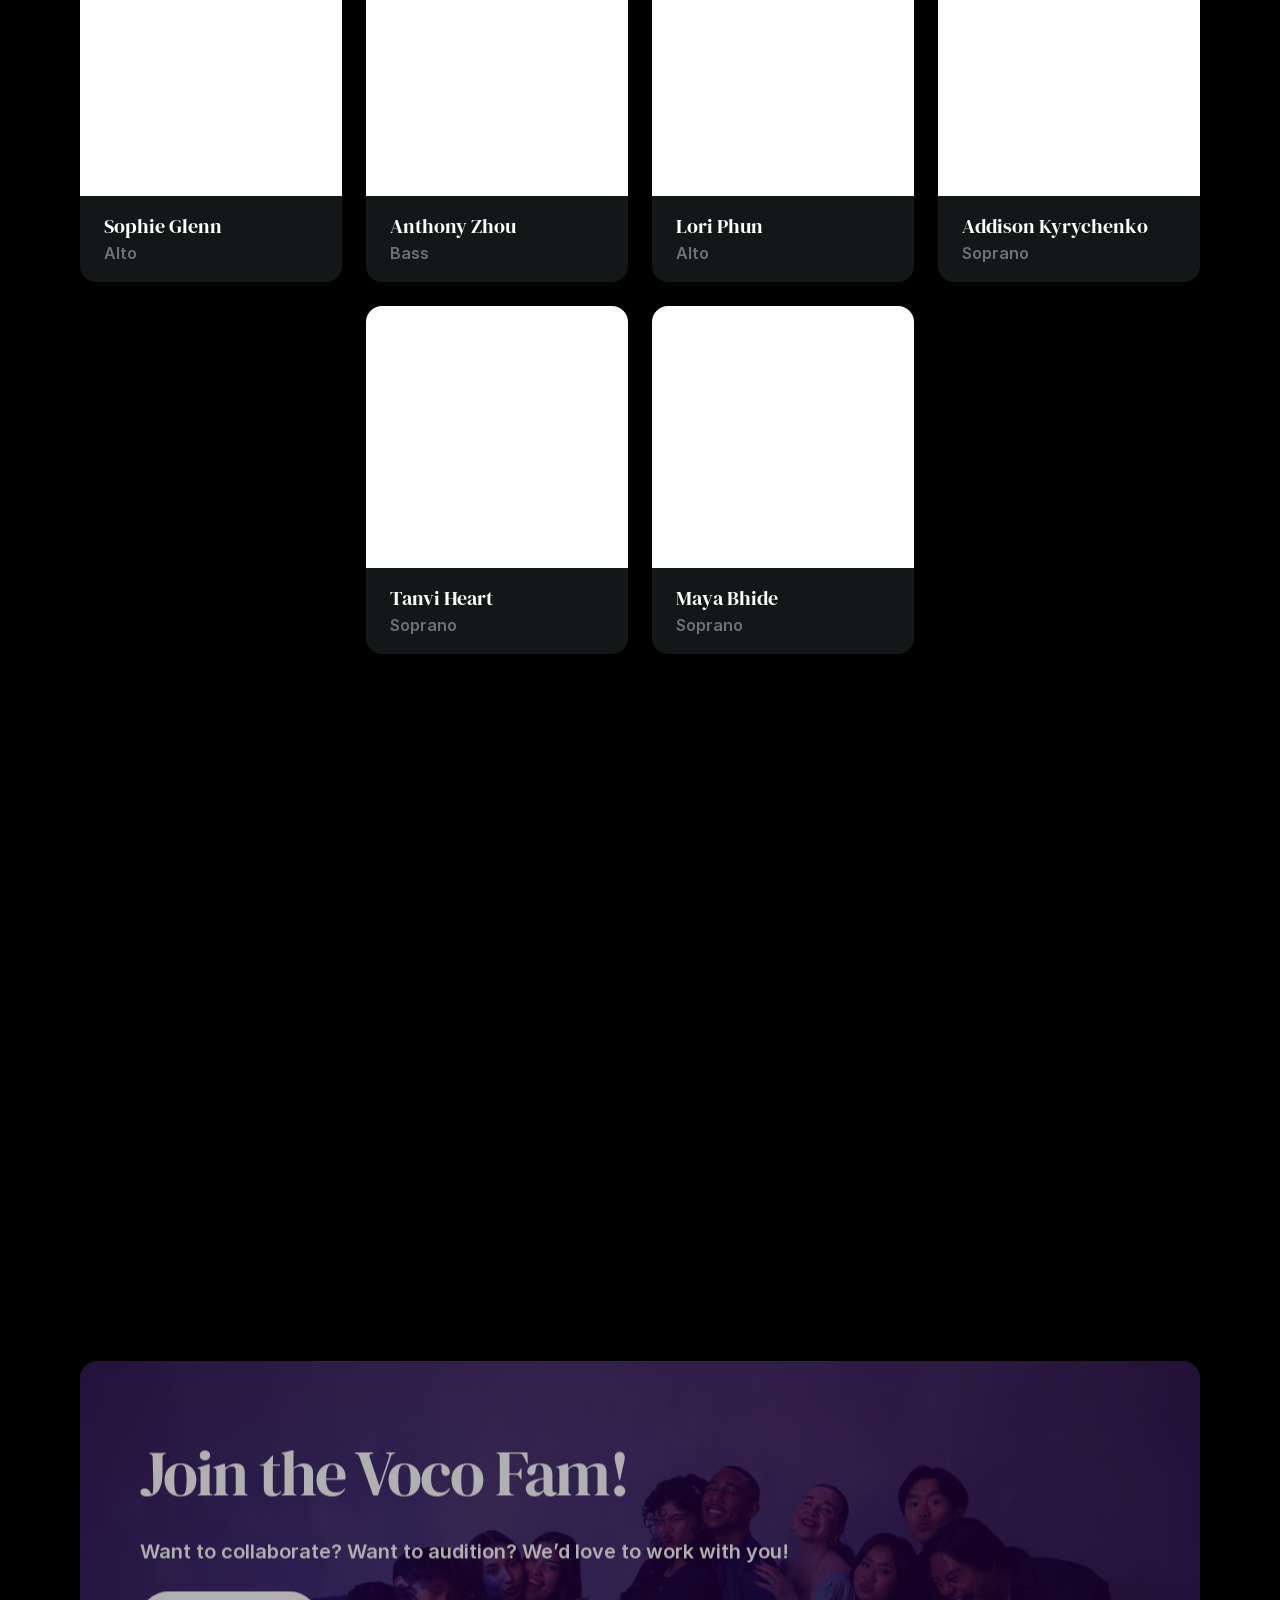
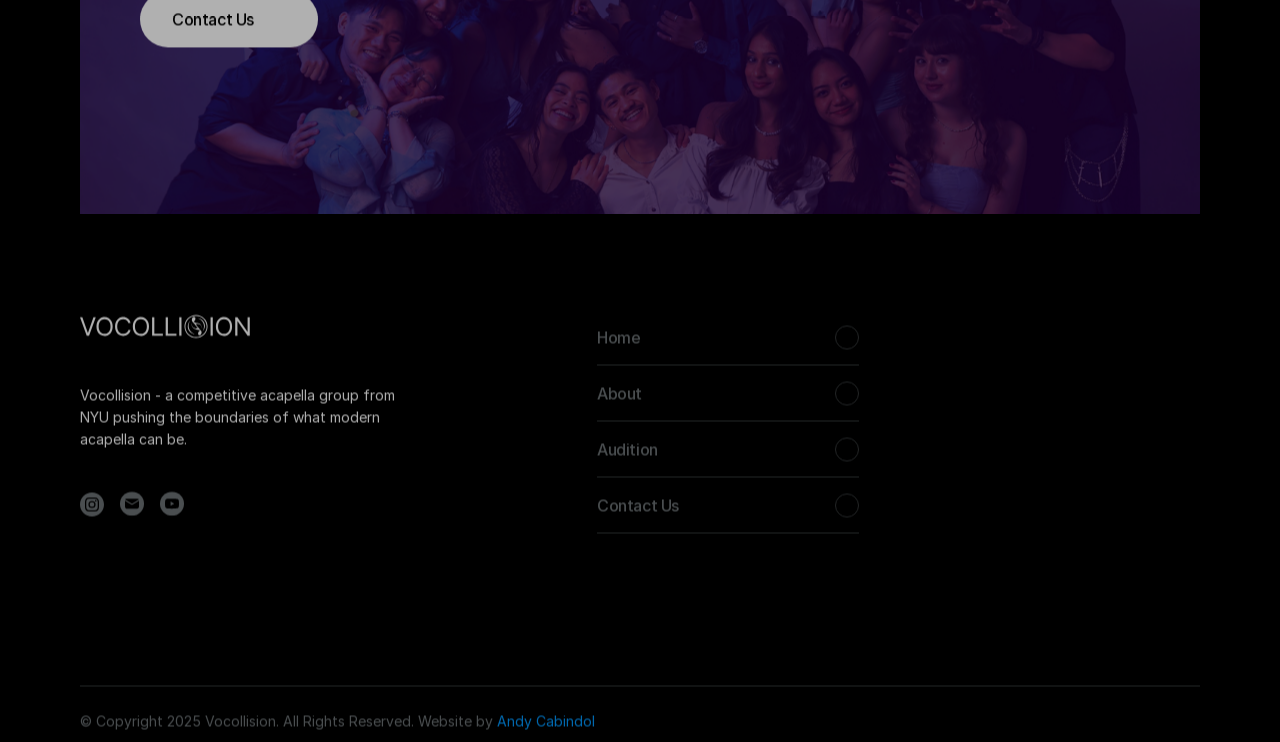
==== commit 17975927: "Center roster card rows" ====
--- a/about/index.html
+++ b/about/index.html
@@ -345,7 +345,7 @@
 	<meta name="robots" content="index, follow, max-image-preview:large"><link rel="canonical" href="https://vocollision.com/about/"><meta property="og:url" content="https://vocollision.com/about/"><style data-framer-breakpoint-css>@media(min-width: 1440px){.hidden-148e2w6{display:none!important}}@media(min-width: 1200px) and (max-width: 1439.98px){.hidden-1qoz3z4{display:none!important}}@media(min-width: 1024px) and (max-width: 1199.98px){.hidden-1vodgjr{display:none!important}}@media(max-width: 1023.98px){.hidden-ksql9h{display:none!important}}</style><style data-framer-css-ssr-minified data-framer-components="framer-lib-cursors-host framer-PX2mP PropertyOverrides framer-FEfmZ framer-nLISL framer-h5sli framer-lib-combinedCSSRules framer-LMtB8 framer-LWFuY framer-1j5dd framer-TokLZ framer-ScDTu framer-ykp19 framer-lzjDn framer-BhtQp">html,body,#main{box-sizing:border-box;margin:0;padding:0}:root{-webkit-font-smoothing:antialiased;-moz-osx-font-smoothing:grayscale}*{box-sizing:border-box;-webkit-font-smoothing:inherit}h1,h2,h3,h4,h5,h6,p,figure{margin:0}body,input,textarea,select,button{font-family:sans-serif;font-size:12px}body{--token-69c1c9c9-1d8e-4366-85a8-e4ce181221a2:#02a8ff;--token-45cce142-a3f2-423f-ae56-4f10272ac208:#05b178;--token-b482b7c8-bbcd-43ea-a566-332d20f5c2a6:#fad01d;--token-91d6f87e-1256-4901-b357-4e9d638653a2:#f84616;--token-56ad7201-57f0-446c-9522-2e0c751ab70a:#f639e3;--token-41604141-5e7e-403d-9ca2-0cac8e838e73:#7e2fd3;--token-3cd6e614-8063-476f-8692-9557cf17b2c0:#f81616;--token-07e158c0-9f63-450a-82bd-6100efaaed15:#fff;--token-5b72a8dc-2922-4093-9689-8f30ec805756:#6c7275;--token-5758778d-4e7e-422a-ac4e-5a9885f4030f:#343839;--token-7dea04cd-b01e-4280-9db7-b1318e99491e:#232627;--token-95ea0e97-bb7c-4b5b-8606-d234b450a66f:#141718;--token-ac95c68f-50c0-4adf-8ab1-107275c00288:#a1a1a1;--token-d47bba34-339e-4038-8c6c-631863cff0b3:#424242;--token-d2873cc6-42eb-40c0-8205-582532719427:#000;--framer-will-change-override:none}@supports (background:-webkit-named-image(i)) and (not (grid-template-rows:subgrid)){body{--framer-will-change-override:transform}}@supports (background:-webkit-named-image(i)) and (not (position-area:top right)){body{--framer-will-change-filter-override:filter}}[data-framer-component-type=Text] div div span,[data-framer-component-type=Text] a div span,[data-framer-component-type=Text] span span span,[data-framer-component-type=Text] p span span,[data-framer-component-type=Text] h1 span span,[data-framer-component-type=Text] h2 span span,[data-framer-component-type=Text] h3 span span,[data-framer-component-type=Text] h4 span span,[data-framer-component-type=Text] h5 span span,[data-framer-component-type=Text] h6 span span,[data-framer-component-type=Text] a{font-family:var(--font-family);font-style:var(--font-style);font-weight:min(calc(var(--framer-font-weight-increase,0) + var(--font-weight,400)),900);color:var(--text-color);letter-spacing:var(--letter-spacing);font-size:var(--font-size);text-transform:var(--text-transform);--text-decoration:var(--framer-text-decoration-style,solid)var(--framer-text-decoration,none)var(--framer-text-decoration-color,currentcolor)var(--framer-text-decoration-thickness,auto);--text-decoration-skip-ink:var(--framer-text-decoration-skip-ink);--text-underline-offset:var(--framer-text-decoration-offset);line-height:var(--line-height);--font-family:var(--framer-font-family);--font-style:var(--framer-font-style);--font-weight:var(--framer-font-weight);--text-color:var(--framer-text-color);--letter-spacing:var(--framer-letter-spacing);--font-size:var(--framer-font-size);--text-transform:var(--framer-text-transform);--line-height:var(--framer-line-height)}@supports not (color:color(display-p3 1 1 1)){p.framer-text,div.framer-text,h1.framer-text,h2.framer-text,h3.framer-text,h4.framer-text,h5.framer-text,h6.framer-text,li.framer-text,ol.framer-text,ul.framer-text,span.framer-text:not([data-text-fill]){color:var(--framer-blockquote-text-color-rgb,var(--framer-blockquote-text-color,var(--framer-text-color-rgb,var(--framer-text-color,#000))));-webkit-text-stroke-color:var(--framer-text-stroke-color-rgb,var(--framer-text-stroke-color,initial))}mark.framer-text{background-color:var(--framer-blockquote-text-background-color-rgb,var(--framer-blockquote-text-background-color,var(--framer-text-background-color-rgb,var(--framer-text-background-color,initial))))}}@supports not (color:color(display-p3 1 1 1)){code.framer-text,code.framer-text span.framer-text:not([data-text-fill]){color:var(--framer-blockquote-text-color-rgb,var(--framer-blockquote-text-color,var(--framer-code-text-color-rgb,var(--framer-code-text-color,var(--framer-text-color-rgb,var(--framer-text-color,#000))))))}}@supports not (color:color(display-p3 1 1 1)){a.framer-text,span.framer-text[data-nested-link]{color:var(--framer-blockquote-text-color-rgb,var(--framer-blockquote-text-color,var(--framer-link-text-color-rgb,var(--framer-link-text-color,var(--framer-text-color-rgb,var(--framer-text-color,#000))))));background-color:var(--framer-link-text-background-color-rgb,var(--framer-link-text-background-color,initial));-webkit-text-decoration-color:var(--framer-link-text-decoration-color-rgb,var(--framer-link-text-decoration-color,var(--framer-text-decoration-color-rgb,var(--framer-text-decoration-color,currentcolor))));text-decoration-color:var(--framer-link-text-decoration-color-rgb,var(--framer-link-text-decoration-color,var(--framer-text-decoration-color-rgb,var(--framer-text-decoration-color,currentcolor))))}}@supports not (color:color(display-p3 1 1 1)){code.framer-text a.framer-text,code.framer-text a.framer-text span.framer-text:not([data-text-fill]),code.framer-text span.framer-text[data-nested-link],code.framer-text span.framer-text[data-nested-link] span.framer-text:not([data-text-fill]){color:var(--framer-blockquote-text-color-rgb,var(--framer-blockquote-text-color,var(--framer-link-text-color-rgb,var(--framer-link-text-color,var(--framer-code-text-color-rgb,var(--framer-code-text-color,var(--framer-text-color-rgb,var(--framer-text-color,#000))))))))}}@supports not (color:color(display-p3 1 1 1)){a.framer-text:hover,span.framer-text[data-nested-link]:hover{color:var(--framer-link-hover-text-color-rgb,var(--framer-link-hover-text-color,var(--framer-blockquote-text-color-rgb,var(--framer-blockquote-text-color,var(--framer-link-text-color-rgb,var(--framer-link-text-color,var(--framer-text-color-rgb,var(--framer-text-color,#000))))))));background-color:var(--framer-link-hover-text-background-color-rgb,var(--framer-link-hover-text-background-color,var(--framer-link-text-background-color-rgb,var(--framer-link-text-background-color,var(--framer-text-background-color-rgb,var(--framer-text-background-color,initial))))));-webkit-text-decoration-color:var(--framer-link-hover-text-decoration-color-rgb,var(--framer-link-hover-text-decoration-color,var(--framer-link-text-decoration-color-rgb,var(--framer-link-text-decoration-color,var(--framer-text-decoration-color-rgb,var(--framer-text-decoration-color,currentcolor))))));text-decoration-color:var(--framer-link-hover-text-decoration-color-rgb,var(--framer-link-hover-text-decoration-color,var(--framer-link-text-decoration-color-rgb,var(--framer-link-text-decoration-color,var(--framer-text-decoration-color-rgb,var(--framer-text-decoration-color,currentcolor))))))}}@supports not (color:color(display-p3 1 1 1)){code.framer-text a.framer-text:hover,code.framer-text span.framer-text[data-nested-link]:hover{color:var(--framer-link-hover-text-color-rgb,var(--framer-link-hover-text-color,var(--framer-blockquote-text-color-rgb,var(--framer-blockquote-text-color,var(--framer-link-text-color-rgb,var(--framer-link-text-color,var(--framer-code-text-color-rgb,var(--framer-code-text-color,var(--framer-text-color-rgb,var(--framer-text-color,#000))))))))))}}@supports not (color:color(display-p3 1 1 1)){a.framer-text[data-framer-page-link-current],span.framer-text[data-framer-page-link-current]{color:var(--framer-link-current-text-color-rgb,var(--framer-link-current-text-color,var(--framer-link-text-color-rgb,var(--framer-link-text-color,var(--framer-text-color-rgb,var(--framer-text-color,#000))))));background-color:var(--framer-link-current-text-background-color-rgb,var(--framer-link-current-text-background-color,var(--framer-link-text-background-color-rgb,var(--framer-link-text-background-color,var(--framer-text-background-color-rgb,var(--framer-text-background-color,initial))))));-webkit-text-decoration-color:var(--framer-link-current-text-decoration-color-rgb,var(--framer-link-current-text-decoration-color,var(--framer-link-text-decoration-color-rgb,var(--framer-link-text-decoration-color,var(--framer-text-decoration-color-rgb,var(--framer-text-decoration-color,currentcolor))))));text-decoration-color:var(--framer-link-current-text-decoration-color-rgb,var(--framer-link-current-text-decoration-color,var(--framer-link-text-decoration-color-rgb,var(--framer-link-text-decoration-color,var(--framer-text-decoration-color-rgb,var(--framer-text-decoration-color,currentcolor))))))}}@supports not (color:color(display-p3 1 1 1)){code.framer-text a.framer-text[data-framer-page-link-current],code.framer-text a.framer-text[data-framer-page-link-current] span.framer-text:not([data-text-fill]),code.framer-text span.framer-text[data-framer-page-link-current],code.framer-text span.framer-text[data-framer-page-link-current] span.framer-text:not([data-text-fill]){color:var(--framer-link-current-text-color-rgb,var(--framer-link-current-text-color,var(--framer-link-text-color-rgb,var(--framer-link-text-color,var(--framer-code-text-color-rgb,var(--framer-code-text-color,var(--framer-text-color-rgb,var(--framer-text-color,#000))))))));background-color:var(--framer-link-current-text-background-color-rgb,var(--framer-link-current-text-background-color,var(--framer-link-text-background-color-rgb,var(--framer-link-text-background-color,var(--framer-text-background-color-rgb,var(--framer-text-background-color,initial))))))}}@supports not (color:color(display-p3 1 1 1)){a.framer-text[data-framer-page-link-current]:hover,span.framer-text[data-framer-page-link-current]:hover{color:var(--framer-link-hover-text-color-rgb,var(--framer-link-hover-text-color,var(--framer-link-current-text-color-rgb,var(--framer-link-current-text-color,var(--framer-link-text-color-rgb,var(--framer-link-text-color,var(--framer-code-text-color-rgb,var(--framer-code-text-color,var(--framer-text-color-rgb,var(--framer-text-color,#000))))))))));background-color:var(--framer-link-hover-text-background-color-rgb,var(--framer-link-hover-text-background-color,var(--framer-link-current-text-background-color-rgb,var(--framer-link-current-text-background-color,var(--framer-link-text-background-color-rgb,var(--framer-link-text-background-color,initial))))));-webkit-text-decoration-color:var(--framer-link-hover-text-decoration-color-rgb,var(--framer-link-hover-text-decoration-color,var(--framer-link-current-text-decoration-color-rgb,var(--framer-link-current-text-decoration-color,var(--framer-link-text-decoration-color-rgb,var(--framer-link-text-decoration-color,var(--framer-text-decoration-color-rgb,var(--framer-text-decoration-color,currentcolor))))))));text-decoration-color:var(--framer-link-hover-text-decoration-color-rgb,var(--framer-link-hover-text-decoration-color,var(--framer-link-current-text-decoration-color-rgb,var(--framer-link-current-text-decoration-color,var(--framer-link-text-decoration-color-rgb,var(--framer-link-text-decoration-color,var(--framer-text-decoration-color-rgb,var(--framer-text-decoration-color,currentcolor))))))))}}@supports not (color:color(display-p3 1 1 1)){code.framer-text a.framer-text[data-framer-page-link-current]:hover,code.framer-text a.framer-text[data-framer-page-link-current]:hover span.framer-text:not([data-text-fill]),code.framer-text span.framer-text[data-framer-page-link-current]:hover,code.framer-text span.framer-text[data-framer-page-link-current]:hover span.framer-text:not([data-text-fill]){color:var(--framer-link-hover-text-color-rgb,var(--framer-link-hover-text-color,var(--framer-link-current-text-color-rgb,var(--framer-link-current-text-color,var(--framer-link-text-color-rgb,var(--framer-link-text-color,var(--framer-code-text-color-rgb,var(--framer-code-text-color,var(--framer-text-color-rgb,var(--framer-text-color,#000))))))))));background-color:var(--framer-link-hover-text-background-color-rgb,var(--framer-link-hover-text-background-color,var(--framer-link-current-text-background-color-rgb,var(--framer-link-current-text-background-color,var(--framer-link-text-background-color-rgb,var(--framer-link-text-background-color,initial))))))}}@supports not (aspect-ratio:1){.framer-text-module:not([data-width=fit])[style*=aspect-ratio]{position:relative!important}.framer-text-module:not([data-width=fit])[style*=aspect-ratio]:before{content:"";padding-bottom:calc(100%/calc(var(--aspect-ratio)));display:block}.framer-text-module[data-width=fill]>:first-child,.framer-text-module[data-width=fill]>.ssr-variant>:first-child,.framer-text-module:not([data-width=fit])[style*=aspect-ratio]>:first-child,.framer-text-module:not([data-width=fit])[style*=aspect-ratio]>.ssr-variant>:first-child{position:absolute;top:0;left:0;height:100%!important}}@supports not (overflow:clip){:root{--overflow-clip-fallback:hidden}}@supports (background:-webkit-named-image(i)) and (not (contain-intrinsic-size:inherit)){div.framer-text,p.framer-text,h1.framer-text,h2.framer-text,h3.framer-text,h4.framer-text,h5.framer-text,h6.framer-text,ol.framer-text,ul.framer-text,li.framer-text,blockquote.framer-text,.framer-text.framer-image{display:var(--text-truncation-display-inline-for-safari-16,revert)}div.framer-text:after,p.framer-text:after,h1.framer-text:after,h2.framer-text:after,h3.framer-text:after,h4.framer-text:after,h5.framer-text:after,h6.framer-text:after,ol.framer-text:after,ul.framer-text:after,li.framer-text:after,blockquote.framer-text:after,.framer-text.framer-image:after{content:var(--text-truncation-line-break-for-safari-16);white-space:pre}.framer-text.framer-text-module,.framer-text.framer-table-wrapper{display:var(--text-truncation-display-none-for-safari-16,revert)}p.framer-text[data-text-fill]{display:var(--text-truncation-display-inline-for-safari-16,inline-block)}}@supports (corner-shape:superellipse(2)){:root{--one-if-corner-shape-supported:1}}.framer-cursor-none,.framer-cursor-none *{cursor:none!important}.framer-pointer-events-none,.framer-pointer-events-none *{pointer-events:none!important}@supports (aspect-ratio:1){body{--framer-aspect-ratio-supported:auto}}.framer-PX2mP.framer-wq7k99,.framer-PX2mP .framer-wq7k99{display:block}.framer-PX2mP.framer-148e2w6{background-color:#000;flex-flow:column;place-content:center;align-items:center;gap:0;width:1440px;height:min-content;padding:0;display:flex;position:relative;overflow:visible}.framer-PX2mP .framer-q2xutr{flex-flow:row;flex:none;place-content:center;align-items:center;gap:0;width:100%;height:min-content;padding:0 40px;display:flex;position:relative;overflow:hidden}.framer-PX2mP .framer-1u2x0js{flex-flow:row;flex:1 0 0;place-content:center;align-items:center;gap:10px;width:1px;max-width:1356px;height:80px;padding:0;display:flex;position:relative;overflow:hidden}.framer-PX2mP .framer-ged9x0-container{will-change:var(--framer-will-change-effect-override,transform);z-index:1;flex:none;width:100%;height:auto;position:relative}.framer-PX2mP.framer-16gxorc{-webkit-user-select:none;user-select:none;background-color:#000c;position:fixed;inset:0}.framer-PX2mP.framer-3a6r2d{background-color:#000;flex-flow:column;flex:none;place-content:center;align-items:center;gap:0;width:100%;height:100vh;padding:0;display:flex;position:fixed;top:0;left:0;overflow:hidden}.framer-PX2mP .framer-1b5qspp{flex-flow:column;flex:none;place-content:center flex-start;align-items:center;gap:64px;width:100%;height:min-content;padding:0 40px;display:flex;position:relative;overflow:hidden}.framer-PX2mP .framer-15zodx9{flex-flow:column;flex:none;place-content:center;align-items:center;gap:24px;width:100%;height:min-content;padding:0;display:flex;position:relative;overflow:hidden}.framer-PX2mP .framer-tny7o7-container{flex:none;width:auto;height:38px;position:relative}.framer-PX2mP .framer-1b8yazx-container,.framer-PX2mP .framer-136pj0x-container,.framer-PX2mP .framer-14xu1sy-container,.framer-PX2mP .framer-8t73by-container,.framer-PX2mP .framer-13aqi0y-container,.framer-PX2mP .framer-x9c0um-container,.framer-PX2mP .framer-6waolc-container,.framer-PX2mP .framer-gw85g3-container,.framer-PX2mP .framer-11rcqm9-container,.framer-PX2mP .framer-18inxfm-container,.framer-PX2mP .framer-195ay1a-container,.framer-PX2mP .framer-1sran4x-container,.framer-PX2mP .framer-1hp5yko-container,.framer-PX2mP .framer-1ae66ku-container,.framer-PX2mP .framer-1mhljal-container,.framer-PX2mP .framer-mkqg6h-container,.framer-PX2mP .framer-sasbs5-container,.framer-PX2mP .framer-gvgtd8-container,.framer-PX2mP .framer-16uxz8b-container,.framer-PX2mP .framer-10xonol-container,.framer-PX2mP .framer-ihnv1y-container{flex:none;width:auto;height:auto;position:relative}.framer-PX2mP .framer-97op3z{flex-flow:column;flex:none;place-content:center flex-start;align-items:center;gap:0;width:100%;height:min-content;padding:56px 40px;display:flex;position:relative;overflow:hidden}.framer-PX2mP .framer-nvtpc7{flex-flow:row;flex:none;place-content:center;align-items:center;gap:0;width:100%;max-width:1356px;height:min-content;padding:0;display:flex;position:relative;overflow:hidden}.framer-PX2mP .framer-1uz80f9{flex-flow:column;flex:1 0 0;place-content:center;align-items:center;gap:48px;width:1px;height:1158px;padding:0;display:flex;position:relative;overflow:hidden}.framer-PX2mP .framer-1o8x16u{flex-flow:column;flex:none;place-content:center;align-items:center;gap:24px;width:100%;max-width:870px;height:min-content;padding:0;display:flex;position:relative;overflow:hidden}.framer-PX2mP .framer-18waw3g{--framer-link-text-color:#09f;--framer-link-text-decoration:underline;white-space:pre-wrap;word-break:break-word;word-wrap:break-word;flex:none;width:872px;height:auto;position:relative}.framer-PX2mP .framer-1u5e0vl{--framer-link-text-color:#09f;--framer-link-text-decoration:underline;white-space:pre-wrap;word-break:break-word;word-wrap:break-word;flex:none;width:auto;max-width:870px;height:auto;position:relative}.framer-PX2mP .framer-18beoq{will-change:var(--framer-will-change-effect-override,transform);border-radius:16px;flex:1 0 0;width:1356px;height:1px;position:relative;overflow:hidden}.framer-PX2mP .framer-10hc9vb{flex-flow:column;flex:none;place-content:center flex-start;align-items:center;gap:0;width:100%;height:min-content;padding:0 40px;display:flex;position:relative;overflow:hidden}.framer-PX2mP .framer-8scm7z{flex-flow:row;flex:none;place-content:flex-start center;align-items:flex-start;gap:24px;width:100%;height:min-content;padding:0;display:flex;position:relative;overflow:hidden}.framer-PX2mP .framer-nkfwqt{will-change:var(--framer-will-change-override,transform);border-radius:16px;flex:1 0 0;gap:10px;width:1px;height:720px;position:relative;overflow:hidden}.framer-PX2mP .framer-17b11s9{will-change:var(--framer-will-change-override,transform);border-radius:20px;flex:none;width:100%;position:absolute;top:0;bottom:0;left:0%;overflow:hidden}.framer-PX2mP .framer-k832aj{flex-flow:column;flex:1 0 0;place-content:flex-start;align-items:flex-start;gap:56px;width:1px;height:min-content;padding:0;display:flex;position:relative;overflow:hidden}.framer-PX2mP .framer-1vgewbo{flex-flow:column;flex:none;place-content:flex-start;align-items:flex-start;gap:40px;width:100%;height:min-content;padding:0;display:flex;position:relative;overflow:hidden}.framer-PX2mP .framer-1jvbmvi,.framer-PX2mP .framer-m31gq3,.framer-PX2mP .framer-xfa9t1,.framer-PX2mP .framer-4w0dlt,.framer-PX2mP .framer-t75z5x,.framer-PX2mP .framer-11ntkuk,.framer-PX2mP .framer-1l2lhl1,.framer-PX2mP .framer-nk1jju,.framer-PX2mP .framer-czxutm,.framer-PX2mP .framer-19cfybi,.framer-PX2mP .framer-9l4qgz,.framer-PX2mP .framer-13fimxg,.framer-PX2mP .framer-nvtxn6{--framer-link-text-color:#09f;--framer-link-text-decoration:underline;white-space:pre-wrap;word-break:break-word;word-wrap:break-word;flex:none;width:100%;height:auto;position:relative}.framer-PX2mP .framer-a0106j{--framer-link-text-color:#09f;--framer-link-text-decoration:underline;--framer-paragraph-spacing:16px;white-space:pre-wrap;word-break:break-word;word-wrap:break-word;flex:none;width:100%;height:auto;position:relative}.framer-PX2mP .framer-1w2aow1{flex:none;grid-template-rows:repeat(2,min-content);grid-template-columns:repeat(2,minmax(200px,1fr));grid-auto-rows:min-content;justify-content:start;gap:40px;width:100%;height:min-content;padding:0;display:grid;position:relative;overflow:hidden}.framer-PX2mP .framer-1wfg03,.framer-PX2mP .framer-4fqxgv,.framer-PX2mP .framer-rmfa7z,.framer-PX2mP .framer-r8hntg{flex-flow:column;flex:none;place-content:flex-start;place-self:start;align-items:flex-start;gap:8px;width:100%;height:auto;padding:0;display:flex;position:relative;overflow:hidden}.framer-PX2mP .framer-3t7yot,.framer-PX2mP .framer-tybc1x,.framer-PX2mP .framer-1269kb8,.framer-PX2mP .framer-1m5j7m0{--framer-link-text-color:#09f;--framer-link-text-decoration:underline;white-space:pre;flex:none;width:auto;height:auto;position:relative}.framer-PX2mP .framer-b84ood{background-color:var(--token-41604141-5e7e-403d-9ca2-0cac8e838e73,#7e2fd3);z-index:1;flex:none;gap:10px;width:100%;height:120px;position:relative;overflow:hidden}.framer-PX2mP .framer-ocr8lr-container{flex:none;width:1440px;height:auto;position:absolute;top:50%;left:50%;transform:translate(-50%,-50%)}.framer-PX2mP .framer-1imywij{flex-flow:row;flex:none;place-content:center;align-items:center;gap:0;width:100%;height:min-content;padding:80px 40px;display:flex;position:relative;overflow:hidden}.framer-PX2mP .framer-tkzzl5{flex-flow:column;flex:1 0 0;place-content:center;align-items:center;gap:40px;width:1px;max-width:1200px;height:min-content;padding:0;display:flex;position:relative;overflow:hidden}.framer-PX2mP .framer-abdn8s{flex-flow:row;flex:none;place-content:flex-start;align-items:flex-start;gap:0;width:min-content;height:min-content;padding:0 0 56px;display:flex;position:relative;overflow:hidden}.framer-PX2mP .framer-1kv7a0b{flex-flow:column;flex:none;place-content:flex-start;align-items:flex-start;gap:16px;width:654px;height:min-content;padding:0;display:flex;position:relative;overflow:hidden}.framer-PX2mP .framer-rdftys{flex-flow:column;flex:none;place-content:center flex-start;align-items:center;gap:56px;width:100%;max-width:1356px;height:min-content;padding:0;display:flex;position:relative;overflow:hidden}.framer-PX2mP .framer-1ci7d05{z-index:1;flex-flow:row;flex:none;place-content:center flex-end;align-items:center;gap:24px;width:100%;max-width:1356px;height:min-content;padding:0;display:flex;position:relative;overflow:hidden}.framer-PX2mP .framer-1h783hn{flex-flow:row;flex:1 0 0;place-content:center;align-items:center;gap:40px;width:1px;height:min-content;padding:0;display:flex;position:relative;overflow:hidden}.framer-PX2mP .framer-ocsezq,.framer-PX2mP .framer-15yl1zx,.framer-PX2mP .framer-1yaxoiv,.framer-PX2mP .framer-m10m6a,.framer-PX2mP .framer-1kiwhd1{flex-flow:row;flex:none;place-content:center space-between;align-items:center;width:100%;height:min-content;padding:0;display:flex;position:relative;overflow:hidden}.framer-PX2mP .framer-1uec8vh,.framer-PX2mP .framer-8o1ped,.framer-PX2mP .framer-pldzs8,.framer-PX2mP .framer-xz22e7,.framer-PX2mP .framer-19gj4zx{flex-flow:row;flex:1 0 0;place-content:center;align-items:center;gap:40px;width:1px;height:348px;padding:0;display:flex;position:relative;overflow:hidden}.framer-PX2mP .framer-1bmjbq7{flex:none;grid-template-rows:repeat(2,minmax(0,1fr));grid-template-columns:repeat(2,minmax(50px,1fr));grid-auto-rows:minmax(0,1fr);justify-content:center;gap:16px 8px;width:310px;max-width:1024px;height:min-content;padding:0;display:grid;position:relative;overflow:hidden}.framer-PX2mP .framer-1rpqflz-container,.framer-PX2mP .framer-sttybs-container,.framer-PX2mP .framer-1yz8jas-container,.framer-PX2mP .framer-1ckolqk-container,.framer-PX2mP .framer-alghrl-container,.framer-PX2mP .framer-rkndpk-container,.framer-PX2mP .framer-ph1gs9-container,.framer-PX2mP .framer-y8ui6z-container,.framer-PX2mP .framer-7dwm1e-container,.framer-PX2mP .framer-19y0w3t-container,.framer-PX2mP .framer-1dr879n-container,.framer-PX2mP .framer-5m0gy0-container,.framer-PX2mP .framer-125d4c0-container,.framer-PX2mP .framer-1x7b6ld-container,.framer-PX2mP .framer-1udeid9-container,.framer-PX2mP .framer-xo2anz-container,.framer-PX2mP .framer-1lrbnlw-container{flex:none;place-self:start;width:100%;height:auto;position:relative}.framer-PX2mP .framer-c49n4r{flex-flow:row;flex:none;place-content:flex-start center;align-items:flex-start;gap:0;width:100%;max-width:900px;height:min-content;padding:59px 0 0;display:flex;position:relative;overflow:hidden}.framer-PX2mP .framer-195aesu{flex-flow:column;flex:1 0 0;place-content:flex-start center;align-items:flex-start;gap:17px;width:1px;height:min-content;padding:0;display:flex;position:relative;overflow:hidden}.framer-PX2mP .framer-1iyq2mv{white-space:pre-wrap;word-break:break-word;word-wrap:break-word;flex:none;width:100%;height:auto;position:relative}.framer-PX2mP .framer-c4xq79{flex:none;gap:0;width:100%;height:468px;position:relative;overflow:hidden}.framer-PX2mP .framer-eg0whe{flex-flow:row;flex:none;place-content:center;align-items:center;gap:0;width:100%;padding:0 40px;display:flex;position:absolute;top:0;bottom:0;left:0%;overflow:hidden}.framer-PX2mP .framer-s713tr-container,.framer-PX2mP .framer-5g1cjn-container{flex:1 0 0;width:1px;height:auto;position:relative}.framer-PX2mP .framer-1tf0kgt{flex-flow:row;flex:none;place-content:center;align-items:center;gap:0;width:100%;height:min-content;padding:80px 40px 0;display:flex;position:relative;overflow:hidden}.framer-PX2mP .framer-4uflqp{flex-flow:row;flex:1 0 0;place-content:center;align-items:center;gap:10px;width:1px;max-width:1356px;height:min-content;padding:0;display:flex;position:relative;overflow:hidden}.framer-JjVDc .framer-styles-preset-w49adz:not(.rich-text-wrapper),.framer-JjVDc .framer-styles-preset-w49adz.rich-text-wrapper p{--framer-font-family:"Inter-SemiBold","Inter","Inter Placeholder",sans-serif;--framer-font-family-bold:"Inter-Bold","Inter","Inter Placeholder",sans-serif;--framer-font-family-bold-italic:"Inter-BoldItalic","Inter","Inter Placeholder",sans-serif;--framer-font-family-italic:"Inter-Italic","Inter","Inter Placeholder",sans-serif;--framer-font-size:16px;--framer-font-style:normal;--framer-font-style-bold:normal;--framer-font-style-bold-italic:italic;--framer-font-style-italic:italic;--framer-font-weight:600;--framer-font-weight-bold:700;--framer-font-weight-bold-italic:700;--framer-font-weight-italic:400;--framer-letter-spacing:0em;--framer-line-height:16px;--framer-paragraph-spacing:0px;--framer-text-alignment:start;--framer-text-color:#fff;--framer-text-decoration:none;--framer-text-transform:uppercase}.framer-5LdgO .framer-styles-preset-v3j499:not(.rich-text-wrapper),.framer-5LdgO .framer-styles-preset-v3j499.rich-text-wrapper h3{--framer-font-family:"DM Serif Display","DM Serif Display Placeholder",serif;--framer-font-family-italic:"DM Serif Display","DM Serif Display Placeholder",serif;--framer-font-size:54px;--framer-font-style:normal;--framer-font-style-italic:italic;--framer-font-weight:400;--framer-font-weight-italic:400;--framer-letter-spacing:-1px;--framer-line-height:64px;--framer-paragraph-spacing:0px;--framer-text-alignment:start;--framer-text-color:#fff;--framer-text-decoration:none;--framer-text-transform:none}.framer-SifY0 .framer-styles-preset-1gna3xi:not(.rich-text-wrapper),.framer-SifY0 .framer-styles-preset-1gna3xi.rich-text-wrapper p{--framer-font-family:"Inter",sans-serif;--framer-font-family-bold:"Inter","Inter Placeholder",sans-serif;--framer-font-family-bold-italic:"Inter","Inter Placeholder",sans-serif;--framer-font-family-italic:"Inter","Inter Placeholder",sans-serif;--framer-font-open-type-features:normal;--framer-font-size:20px;--framer-font-style:normal;--framer-font-style-bold:normal;--framer-font-style-bold-italic:italic;--framer-font-style-italic:italic;--framer-font-variation-axes:normal;--framer-font-weight:400;--framer-font-weight-bold:700;--framer-font-weight-bold-italic:700;--framer-font-weight-italic:400;--framer-letter-spacing:0em;--framer-line-height:32px;--framer-paragraph-spacing:0px;--framer-text-alignment:start;--framer-text-color:#fff;--framer-text-decoration:none;--framer-text-stroke-color:initial;--framer-text-stroke-width:initial;--framer-text-transform:none}.framer-YgcNC .framer-styles-preset-975rle:not(.rich-text-wrapper),.framer-YgcNC .framer-styles-preset-975rle.rich-text-wrapper p{--framer-font-family:"Inter",sans-serif;--framer-font-family-bold:"Inter-Bold","Inter","Inter Placeholder",sans-serif;--framer-font-family-bold-italic:"Inter-BoldItalic","Inter","Inter Placeholder",sans-serif;--framer-font-family-italic:"Inter-Italic","Inter","Inter Placeholder",sans-serif;--framer-font-size:16px;--framer-font-style:normal;--framer-font-style-bold:normal;--framer-font-style-bold-italic:italic;--framer-font-style-italic:italic;--framer-font-weight:400;--framer-font-weight-bold:700;--framer-font-weight-bold-italic:700;--framer-font-weight-italic:400;--framer-letter-spacing:0em;--framer-line-height:26px;--framer-paragraph-spacing:16px;--framer-text-alignment:start;--framer-text-color:#fff;--framer-text-decoration:none;--framer-text-transform:none}.framer-DGzul .framer-styles-preset-5x41r3:not(.rich-text-wrapper),.framer-DGzul .framer-styles-preset-5x41r3.rich-text-wrapper p{--framer-font-family:"Inter-Bold","Inter","Inter Placeholder",sans-serif;--framer-font-family-bold:"Inter-Bold","Inter","Inter Placeholder",sans-serif;--framer-font-family-bold-italic:"Inter-BoldItalic","Inter","Inter Placeholder",sans-serif;--framer-font-family-italic:"Inter-Italic","Inter","Inter Placeholder",sans-serif;--framer-font-size:12px;--framer-font-style:normal;--framer-font-style-bold:normal;--framer-font-style-bold-italic:italic;--framer-font-style-italic:italic;--framer-font-weight:700;--framer-font-weight-bold:700;--framer-font-weight-bold-italic:700;--framer-font-weight-italic:400;--framer-letter-spacing:0px;--framer-line-height:12px;--framer-paragraph-spacing:0px;--framer-text-alignment:start;--framer-text-color:#fff;--framer-text-decoration:none;--framer-text-transform:uppercase}.framer-TB5Rg .framer-styles-preset-6uoc5h:not(.rich-text-wrapper),.framer-TB5Rg .framer-styles-preset-6uoc5h.rich-text-wrapper a{--framer-link-hover-text-decoration:underline;--framer-link-hover-text-decoration-style:wavy;--framer-link-text-decoration:underline}@media (min-width:1200px) and (max-width:1439.98px){.framer-PX2mP.framer-148e2w6{width:1200px}.framer-PX2mP .framer-q2xutr,.framer-PX2mP .framer-1ci7d05,.framer-PX2mP .framer-1uec8vh,.framer-PX2mP .framer-8o1ped,.framer-PX2mP .framer-pldzs8,.framer-PX2mP .framer-xz22e7,.framer-PX2mP .framer-19gj4zx{order:0}.framer-PX2mP .framer-ged9x0-container,.framer-PX2mP .framer-4uflqp{max-width:1120px}.framer-PX2mP .framer-97op3z{order:1}.framer-PX2mP .framer-nvtpc7,.framer-PX2mP .framer-8scm7z,.framer-PX2mP .framer-abdn8s,.framer-PX2mP .framer-rdftys{max-width:1200px}.framer-PX2mP .framer-1uz80f9{height:998px}.framer-PX2mP .framer-18beoq{aspect-ratio:1.47712;width:var(--framer-aspect-ratio-supported,1120px)}.framer-PX2mP .framer-10hc9vb{order:2}.framer-PX2mP .framer-b84ood{order:4}.framer-PX2mP .framer-1imywij{order:5}.framer-PX2mP .framer-1kv7a0b{width:547px}.framer-PX2mP .framer-ocsezq{order:1;justify-content:center;gap:0}.framer-PX2mP .framer-15yl1zx{order:2;justify-content:center;gap:0}.framer-PX2mP .framer-1yaxoiv{order:3;justify-content:center;gap:0}.framer-PX2mP .framer-m10m6a{order:4;justify-content:center;gap:0}.framer-PX2mP .framer-1kiwhd1{order:5;justify-content:center;gap:0}.framer-PX2mP .framer-195aesu{flex:none;width:547px}.framer-PX2mP .framer-c4xq79{order:6}.framer-PX2mP .framer-eg0whe{max-width:1200px;left:calc(50% - min(1200px,100%)/2)}.framer-PX2mP .framer-1tf0kgt{order:7}}@media (min-width:1024px) and (max-width:1199.98px){.framer-PX2mP.framer-148e2w6{width:1024px}.framer-PX2mP .framer-q2xutr,.framer-PX2mP .framer-1ci7d05{order:0}.framer-PX2mP .framer-ged9x0-container{max-width:1120px}.framer-PX2mP .framer-97op3z{order:1}.framer-PX2mP .framer-nvtpc7,.framer-PX2mP .framer-8scm7z{max-width:1024px}.framer-PX2mP .framer-1uz80f9{height:854px}.framer-PX2mP .framer-18beoq{aspect-ratio:1.47712;width:var(--framer-aspect-ratio-supported,295px)}.framer-PX2mP .framer-10hc9vb{order:2}.framer-PX2mP .framer-nkfwqt{height:616px}.framer-PX2mP .framer-k832aj,.framer-PX2mP .framer-1vgewbo{gap:24px}.framer-PX2mP .framer-b84ood{order:4}.framer-PX2mP .framer-1imywij{order:5}.framer-PX2mP .framer-abdn8s{max-width:1200px}.framer-PX2mP .framer-1kv7a0b{width:547px}.framer-PX2mP .framer-rdftys{align-content:flex-end;align-items:flex-end;gap:24px;max-width:1024px}.framer-PX2mP .framer-ocsezq{flex-direction:column;order:1;justify-content:center;gap:24px}.framer-PX2mP .framer-1uec8vh,.framer-PX2mP .framer-8o1ped,.framer-PX2mP .framer-pldzs8,.framer-PX2mP .framer-xz22e7,.framer-PX2mP .framer-19gj4zx{flex:none;width:100%;height:min-content}.framer-PX2mP .framer-15yl1zx{flex-direction:column;order:2;justify-content:center;gap:24px}.framer-PX2mP .framer-1yaxoiv{flex-direction:column;order:3;justify-content:center;gap:24px}.framer-PX2mP .framer-m10m6a{flex-direction:column;order:4;justify-content:center;gap:24px}.framer-PX2mP .framer-1kiwhd1{flex-direction:column;order:5;justify-content:center;gap:24px}.framer-PX2mP .framer-195aesu{flex:none;width:547px}.framer-PX2mP .framer-c4xq79{order:6}.framer-PX2mP .framer-eg0whe{max-width:1200px;left:calc(50% - min(1200px,100%)/2)}.framer-PX2mP .framer-1tf0kgt{order:7}.framer-PX2mP .framer-4uflqp{max-width:944px}}@media (max-width:1023.98px){.framer-PX2mP.framer-148e2w6{width:390px}.framer-PX2mP .framer-q2xutr{flex-direction:column;order:0;padding:0 24px}.framer-PX2mP .framer-1u2x0js{flex:none;width:100%}.framer-PX2mP .framer-ged9x0-container{max-width:1120px}.framer-PX2mP .framer-97op3z{order:1;padding:40px 24px}.framer-PX2mP .framer-nvtpc7{max-width:390px}.framer-PX2mP .framer-1uz80f9{height:526px}.framer-PX2mP .framer-18waw3g,.framer-PX2mP .framer-ocr8lr-container{width:100%}.framer-PX2mP .framer-18beoq{flex:none;width:100%;height:240px}.framer-PX2mP .framer-10hc9vb{order:2;padding:0 24px}.framer-PX2mP .framer-8scm7z{flex-direction:column;max-width:1200px}.framer-PX2mP .framer-nkfwqt{flex-flow:column;flex:none;order:1;place-content:center;align-items:center;width:100%;height:min-content;padding:0;display:flex}.framer-PX2mP .framer-17b11s9{bottom:unset;height:316px;left:unset;top:unset;position:relative}.framer-PX2mP .framer-k832aj{flex:none;order:0;gap:24px;width:100%}.framer-PX2mP .framer-1vgewbo{gap:24px}.framer-PX2mP .framer-1w2aow1{grid-template-columns:repeat(1,minmax(200px,1fr))}.framer-PX2mP .framer-b84ood,.framer-PX2mP .framer-1lrbnlw-container{order:4}.framer-PX2mP .framer-1imywij{flex-direction:column;order:5}.framer-PX2mP .framer-tkzzl5{flex:none;gap:16px;width:100%}.framer-PX2mP .framer-abdn8s{width:100%;max-width:1200px;padding:0 0 24px}.framer-PX2mP .framer-1kv7a0b{flex:1 0 0;width:1px}.framer-PX2mP .framer-1rpqflz-container{order:2}.framer-PX2mP .framer-sttybs-container{order:3}.framer-PX2mP .framer-1yz8jas-container{order:5}.framer-PX2mP .framer-1ckolqk-container{order:6}.framer-PX2mP .framer-alghrl-container{order:7}.framer-PX2mP .framer-rkndpk-container{order:8}.framer-PX2mP .framer-ph1gs9-container{order:9}.framer-PX2mP .framer-y8ui6z-container{order:10}.framer-PX2mP .framer-7dwm1e-container{order:11}.framer-PX2mP .framer-19y0w3t-container{order:12}.framer-PX2mP .framer-1dr879n-container{order:13}.framer-PX2mP .framer-5m0gy0-container{order:14}.framer-PX2mP .framer-125d4c0-container{order:15}.framer-PX2mP .framer-1x7b6ld-container{order:16}.framer-PX2mP .framer-1udeid9-container{order:0}.framer-PX2mP .framer-xo2anz-container{order:1}.framer-PX2mP .framer-c49n4r{padding:59px 0 24px}.framer-PX2mP .framer-c4xq79{flex-flow:column;order:6;place-content:center;align-items:center;height:min-content;padding:0;display:flex}.framer-PX2mP .framer-eg0whe{bottom:unset;height:min-content;left:unset;max-width:1200px;top:unset;padding:0 24px;position:relative}.framer-PX2mP .framer-1tf0kgt{flex-direction:column;order:7;padding:80px 24px 0}.framer-PX2mP .framer-4uflqp{flex:none;width:100%;max-width:342px}}.ssr-variant{display:contents}@supports (aspect-ratio:1){body{--framer-aspect-ratio-supported:auto}}.framer-FEfmZ.framer-1dto6xg,.framer-FEfmZ .framer-1dto6xg{display:block}.framer-FEfmZ.framer-f526u0{flex-flow:row;place-content:center;align-items:center;gap:0;width:1360px;height:min-content;padding:0;display:flex;position:relative;overflow:hidden}.framer-FEfmZ .framer-1wo67gl{flex-flow:row;flex:1 0 0;place-content:center space-between;align-items:center;width:1px;height:80px;padding:16px 0;display:flex;position:relative;overflow:visible}.framer-FEfmZ .framer-1sf5zkm-container{flex:none;width:170px;height:40px;position:relative}.framer-FEfmZ .framer-ovfyqh{flex-flow:row;flex:none;place-content:center;align-items:center;gap:32px;width:600px;height:min-content;padding:0;display:flex;position:relative;overflow:visible}.framer-FEfmZ .framer-ubkxd0-container,.framer-FEfmZ .framer-7ztiwi-container,.framer-FEfmZ .framer-1wt8yhe-container{flex:none;width:auto;height:auto;position:relative}.framer-FEfmZ .framer-1epma05{flex-flow:row;flex:none;place-content:center flex-start;align-items:center;gap:16px;width:min-content;height:56px;padding:0;display:flex;position:relative;overflow:visible}.framer-FEfmZ .framer-1ntu5z8-container{flex:none;width:56px;height:56px;position:relative}.framer-FEfmZ.framer-v-7e275n.framer-f526u0{width:1024px;max-width:1024px}.framer-FEfmZ.framer-v-7e275n .framer-1wo67gl,.framer-FEfmZ.framer-v-m5um4g .framer-1wo67gl{flex:none;order:0;width:100%}.framer-FEfmZ.framer-v-m5um4g.framer-f526u0{width:390px}@supports (aspect-ratio:1){body{--framer-aspect-ratio-supported:auto}}.framer-nLISL.framer-17lkhy9,.framer-nLISL .framer-17lkhy9{display:block}.framer-nLISL.framer-8p0bb9{cursor:pointer;flex-flow:column;place-content:center;align-items:center;gap:10px;width:170px;height:min-content;padding:0;text-decoration:none;display:flex;position:relative}.framer-nLISL .framer-xlep2u,.framer-nLISL .framer-14qcevq{flex:none;width:100%;height:34px;position:relative}@supports (background:-webkit-named-image(i)) and (not (font-palette:dark)){.framer-nLISL.framer-8p0bb9{gap:0}.framer-nLISL.framer-8p0bb9>*{margin:5px 0}.framer-nLISL.framer-8p0bb9>:first-child{margin-top:0}.framer-nLISL.framer-8p0bb9>:last-child{margin-bottom:0}}.framer-nLISL.framer-v-ohfr3d.framer-8p0bb9{cursor:unset}@supports (aspect-ratio:1){body{--framer-aspect-ratio-supported:auto}}.framer-h5sli.framer-1kt4pjw,.framer-h5sli .framer-1kt4pjw{display:block}.framer-h5sli.framer-1ab1knz{cursor:pointer;flex-flow:row;place-content:center;align-items:center;gap:8px;width:min-content;height:min-content;padding:16px 32px;text-decoration:none;display:flex;position:relative;overflow:visible}.framer-h5sli .framer-y9s95l{white-space:pre;flex:none;width:auto;height:auto;position:relative}.framer-h5sli .framer-u3vvmh-container{flex:none;width:24px;height:24px;position:relative}@supports (background:-webkit-named-image(i)) and (not (font-palette:dark)){.framer-h5sli.framer-1ab1knz{gap:0}.framer-h5sli.framer-1ab1knz>*{margin:0 4px}.framer-h5sli.framer-1ab1knz>:first-child{margin-left:0}.framer-h5sli.framer-1ab1knz>:last-child{margin-right:0}}.framer-h5sli.framer-v-ncbtq.framer-1ab1knz{padding:0}.framer-h5sli[data-border=true]:after,.framer-h5sli [data-border=true]:after{content:"";border-width:var(--border-top-width,0)var(--border-right-width,0)var(--border-bottom-width,0)var(--border-left-width,0);border-color:var(--border-color,none);border-style:var(--border-style,none);box-sizing:border-box;border-radius:inherit;pointer-events:none;width:100%;height:100%;position:absolute;top:0;left:0}body{--framer-will-change-override:none}@supports (background:-webkit-named-image(i)) and (not (grid-template-rows:subgrid)){body{--framer-will-change-override:transform}}body{--framer-will-change-filter-override:none}@supports (background:-webkit-named-image(i)) and (not (position-area:top right)){body{--framer-will-change-filter-override:filter}}[data-framer-component-type]{position:absolute}[data-framer-component-type=Text]{cursor:inherit}[data-framer-component-text-autosized] *{white-space:pre}[data-framer-component-type=Text]>*{text-align:var(--framer-text-alignment,start)}[data-framer-component-type=Text] span span,[data-framer-component-type=Text] p span,[data-framer-component-type=Text] h1 span,[data-framer-component-type=Text] h2 span,[data-framer-component-type=Text] h3 span,[data-framer-component-type=Text] h4 span,[data-framer-component-type=Text] h5 span,[data-framer-component-type=Text] h6 span{display:block}[data-framer-component-type=Text] span span span,[data-framer-component-type=Text] p span span,[data-framer-component-type=Text] h1 span span,[data-framer-component-type=Text] h2 span span,[data-framer-component-type=Text] h3 span span,[data-framer-component-type=Text] h4 span span,[data-framer-component-type=Text] h5 span span,[data-framer-component-type=Text] h6 span span{display:unset}[data-framer-component-type=Text] div div span,[data-framer-component-type=Text] a div span,[data-framer-component-type=Text] span span span,[data-framer-component-type=Text] p span span,[data-framer-component-type=Text] h1 span span,[data-framer-component-type=Text] h2 span span,[data-framer-component-type=Text] h3 span span,[data-framer-component-type=Text] h4 span span,[data-framer-component-type=Text] h5 span span,[data-framer-component-type=Text] h6 span span,[data-framer-component-type=Text] a{font-family:var(--font-family);font-style:var(--font-style);font-weight:min(calc(var(--framer-font-weight-increase,0) + var(--font-weight,400)),900);color:var(--text-color);letter-spacing:var(--letter-spacing);font-size:var(--font-size);text-transform:var(--text-transform);--text-decoration:var(--framer-text-decoration-style,solid)var(--framer-text-decoration,none)var(--framer-text-decoration-color,currentcolor)var(--framer-text-decoration-thickness,auto);--text-decoration-skip-ink:var(--framer-text-decoration-skip-ink);--text-underline-offset:var(--framer-text-decoration-offset);line-height:var(--line-height);--font-family:var(--framer-font-family);--font-style:var(--framer-font-style);--font-weight:var(--framer-font-weight);--text-color:var(--framer-text-color);--letter-spacing:var(--framer-letter-spacing);--font-size:var(--framer-font-size);--text-transform:var(--framer-text-transform);--line-height:var(--framer-line-height)}[data-framer-component-type=Text] a,[data-framer-component-type=Text] a div span,[data-framer-component-type=Text] a span span span,[data-framer-component-type=Text] a p span span,[data-framer-component-type=Text] a h1 span span,[data-framer-component-type=Text] a h2 span span,[data-framer-component-type=Text] a h3 span span,[data-framer-component-type=Text] a h4 span span,[data-framer-component-type=Text] a h5 span span,[data-framer-component-type=Text] a h6 span span{--font-family:var(--framer-link-font-family,var(--framer-font-family));--font-style:var(--framer-link-font-style,var(--framer-font-style));--font-weight:var(--framer-link-font-weight,var(--framer-font-weight));--text-color:var(--framer-link-text-color,var(--framer-text-color));--font-size:var(--framer-link-font-size,var(--framer-font-size));--text-transform:var(--framer-link-text-transform,var(--framer-text-transform));--text-decoration:var(--framer-link-text-decoration-style,var(--framer-text-decoration-style,solid))var(--framer-link-text-decoration,var(--framer-text-decoration,none))var(--framer-link-text-decoration-color,var(--framer-text-decoration-color,currentcolor))var(--framer-link-text-decoration-thickness,var(--framer-text-decoration-thickness,auto));--text-decoration-skip-ink:var(--framer-link-text-decoration-skip-ink,var(--framer-text-decoration-skip-ink));--text-underline-offset:var(--framer-link-text-decoration-offset,var(--framer-text-decoration-offset))}[data-framer-component-type=Text] a:hover,[data-framer-component-type=Text] a div span:hover,[data-framer-component-type=Text] a span span span:hover,[data-framer-component-type=Text] a p span span:hover,[data-framer-component-type=Text] a h1 span span:hover,[data-framer-component-type=Text] a h2 span span:hover,[data-framer-component-type=Text] a h3 span span:hover,[data-framer-component-type=Text] a h4 span span:hover,[data-framer-component-type=Text] a h5 span span:hover,[data-framer-component-type=Text] a h6 span span:hover{--font-family:var(--framer-link-hover-font-family,var(--framer-link-font-family,var(--framer-font-family)));--font-style:var(--framer-link-hover-font-style,var(--framer-link-font-style,var(--framer-font-style)));--font-weight:var(--framer-link-hover-font-weight,var(--framer-link-font-weight,var(--framer-font-weight)));--text-color:var(--framer-link-hover-text-color,var(--framer-link-text-color,var(--framer-text-color)));--font-size:var(--framer-link-hover-font-size,var(--framer-link-font-size,var(--framer-font-size)));--text-transform:var(--framer-link-hover-text-transform,var(--framer-link-text-transform,var(--framer-text-transform)));--text-decoration:var(--framer-link-hover-text-decoration-style,var(--framer-link-text-decoration-style,var(--framer-text-decoration-style,solid)))var(--framer-link-hover-text-decoration,var(--framer-link-text-decoration,var(--framer-text-decoration,none)))var(--framer-link-hover-text-decoration-color,var(--framer-link-text-decoration-color,var(--framer-text-decoration-color,currentcolor)))var(--framer-link-hover-text-decoration-thickness,var(--framer-link-text-decoration-thickness,var(--framer-text-decoration-thickness,auto)));--text-decoration-skip-ink:var(--framer-link-hover-text-decoration-skip-ink,var(--framer-link-text-decoration-skip-ink,var(--framer-text-decoration-skip-ink)));--text-underline-offset:var(--framer-link-hover-text-decoration-offset,var(--framer-link-text-decoration-offset,var(--framer-text-decoration-offset)))}[data-framer-component-type=Text].isCurrent a,[data-framer-component-type=Text].isCurrent a div span,[data-framer-component-type=Text].isCurrent a span span span,[data-framer-component-type=Text].isCurrent a p span span,[data-framer-component-type=Text].isCurrent a h1 span span,[data-framer-component-type=Text].isCurrent a h2 span span,[data-framer-component-type=Text].isCurrent a h3 span span,[data-framer-component-type=Text].isCurrent a h4 span span,[data-framer-component-type=Text].isCurrent a h5 span span,[data-framer-component-type=Text].isCurrent a h6 span span{--font-family:var(--framer-link-current-font-family,var(--framer-link-font-family,var(--framer-font-family)));--font-style:var(--framer-link-current-font-style,var(--framer-link-font-style,var(--framer-font-style)));--font-weight:var(--framer-link-current-font-weight,var(--framer-link-font-weight,var(--framer-font-weight)));--text-color:var(--framer-link-current-text-color,var(--framer-link-text-color,var(--framer-text-color)));--font-size:var(--framer-link-current-font-size,var(--framer-link-font-size,var(--framer-font-size)));--text-transform:var(--framer-link-current-text-transform,var(--framer-link-text-transform,var(--framer-text-transform)));--text-decoration:var(--framer-link-current-text-decoration-style,var(--framer-link-text-decoration-style,var(--framer-text-decoration-style,solid)))var(--framer-link-current-text-decoration,var(--framer-link-text-decoration,var(--framer-text-decoration,none)))var(--framer-link-current-text-decoration-color,var(--framer-link-text-decoration-color,var(--framer-text-decoration-color,currentcolor)))var(--framer-link-current-text-decoration-thickness,var(--framer-link-text-decoration-thickness,var(--framer-text-decoration-thickness,auto)));--text-decoration-skip-ink:var(--framer-link-current-text-decoration-skip-ink,var(--framer-link-text-decoration-skip-ink,var(--framer-text-decoration-skip-ink)));--text-underline-offset:var(--framer-link-current-text-decoration-offset,var(--framer-link-text-decoration-offset,var(--framer-text-decoration-offset)))}[data-framer-component-type=RichTextContainer]{outline:none;flex-direction:column;flex-shrink:0;justify-content:flex-start;display:flex}p.framer-text,div.framer-text,figure.framer-text,h1.framer-text,h2.framer-text,h3.framer-text,h4.framer-text,h5.framer-text,h6.framer-text,ol.framer-text,ul.framer-text{margin:0;padding:0}p.framer-text,div.framer-text,h1.framer-text,h2.framer-text,h3.framer-text,h4.framer-text,h5.framer-text,h6.framer-text,li.framer-text,ol.framer-text,ul.framer-text,mark.framer-text,span.framer-text:not([data-text-fill]){font-family:var(--framer-font-family-preview,var(--framer-blockquote-font-family,var(--framer-font-family,Inter,Inter Placeholder,sans-serif)));font-style:var(--framer-font-style-preview,var(--framer-blockquote-font-style,var(--framer-font-style,normal)));font-weight:var(--framer-font-weight-preview,var(--framer-blockquote-font-weight,var(--framer-font-weight,400)));color:var(--framer-blockquote-text-color,var(--framer-text-color,#000));font-size:calc(var(--framer-blockquote-font-size,var(--framer-font-size,16px))*var(--framer-font-size-scale,1));letter-spacing:var(--framer-blockquote-letter-spacing,var(--framer-letter-spacing,0));text-transform:var(--framer-blockquote-text-transform,var(--framer-text-transform,none));-webkit-text-decoration-line:var(--framer-blockquote-text-decoration,var(--framer-text-decoration,initial));text-decoration-line:var(--framer-blockquote-text-decoration,var(--framer-text-decoration,initial));-webkit-text-decoration-style:var(--framer-blockquote-text-decoration-style,var(--framer-text-decoration-style,initial));text-decoration-style:var(--framer-blockquote-text-decoration-style,var(--framer-text-decoration-style,initial));-webkit-text-decoration-color:var(--framer-blockquote-text-decoration-color,var(--framer-text-decoration-color,initial));text-decoration-color:var(--framer-blockquote-text-decoration-color,var(--framer-text-decoration-color,initial));text-decoration-thickness:var(--framer-blockquote-text-decoration-thickness,var(--framer-text-decoration-thickness,initial));text-decoration-skip-ink:var(--framer-blockquote-text-decoration-skip-ink,var(--framer-text-decoration-skip-ink,initial));text-underline-offset:var(--framer-blockquote-text-decoration-offset,var(--framer-text-decoration-offset,initial));line-height:var(--framer-blockquote-line-height,var(--framer-line-height,1.2em));text-align:var(--framer-blockquote-text-alignment,var(--framer-text-alignment,start));-webkit-text-stroke-width:var(--framer-text-stroke-width,initial);-webkit-text-stroke-color:var(--framer-text-stroke-color,initial);-moz-font-feature-settings:var(--framer-font-open-type-features,initial);-webkit-font-feature-settings:var(--framer-font-open-type-features,initial);font-feature-settings:var(--framer-font-open-type-features,initial);font-variation-settings:var(--framer-font-variation-axes-preview,var(--framer-font-variation-axes,normal));text-wrap:var(--framer-text-wrap-override,var(--framer-text-wrap))}mark.framer-text,p.framer-text,div.framer-text,h1.framer-text,h2.framer-text,h3.framer-text,h4.framer-text,h5.framer-text,h6.framer-text,li.framer-text,ol.framer-text,ul.framer-text{background-color:var(--framer-blockquote-text-background-color,var(--framer-text-background-color,initial));border-radius:var(--framer-blockquote-text-background-radius,var(--framer-text-background-radius,initial));corner-shape:var(--framer-blockquote-text-background-corner-shape,var(--framer-text-background-corner-shape,initial));padding:var(--framer-blockquote-text-background-padding,var(--framer-text-background-padding,initial))}@supports not (color:color(display-p3 1 1 1)){p.framer-text,div.framer-text,h1.framer-text,h2.framer-text,h3.framer-text,h4.framer-text,h5.framer-text,h6.framer-text,li.framer-text,ol.framer-text,ul.framer-text,span.framer-text:not([data-text-fill]){color:var(--framer-blockquote-text-color-rgb,var(--framer-blockquote-text-color,var(--framer-text-color-rgb,var(--framer-text-color,#000))));-webkit-text-stroke-color:var(--framer-text-stroke-color-rgb,var(--framer-text-stroke-color,initial))}mark.framer-text{background-color:var(--framer-blockquote-text-background-color-rgb,var(--framer-blockquote-text-background-color,var(--framer-text-background-color-rgb,var(--framer-text-background-color,initial))))}}.framer-fit-text .framer-text{white-space:nowrap;white-space-collapse:preserve}strong.framer-text{font-family:var(--framer-blockquote-font-family-bold,var(--framer-font-family-bold));font-style:var(--framer-blockquote-font-style-bold,var(--framer-font-style-bold));font-weight:var(--framer-blockquote-font-weight-bold,var(--framer-font-weight-bold,bolder));font-variation-settings:var(--framer-blockquote-font-variation-axes-bold,var(--framer-font-variation-axes-bold))}em.framer-text{font-family:var(--framer-blockquote-font-family-italic,var(--framer-font-family-italic));font-style:var(--framer-blockquote-font-style-italic,var(--framer-font-style-italic,italic));font-weight:var(--framer-blockquote-font-weight-italic,var(--framer-font-weight-italic));font-variation-settings:var(--framer-blockquote-font-variation-axes-italic,var(--framer-font-variation-axes-italic))}em.framer-text>strong.framer-text{font-family:var(--framer-blockquote-font-family-bold-italic,var(--framer-font-family-bold-italic));font-style:var(--framer-blockquote-font-style-bold-italic,var(--framer-font-style-bold-italic,italic));font-weight:var(--framer-blockquote-font-weight-bold-italic,var(--framer-font-weight-bold-italic,bolder));font-variation-settings:var(--framer-blockquote-font-variation-axes-bold-italic,var(--framer-font-variation-axes-bold-italic))}p.framer-text:not(:first-child),div.framer-text:not(:first-child),h1.framer-text:not(:first-child),h2.framer-text:not(:first-child),h3.framer-text:not(:first-child),h4.framer-text:not(:first-child),h5.framer-text:not(:first-child),h6.framer-text:not(:first-child),ol.framer-text:not(:first-child),ul.framer-text:not(:first-child),blockquote.framer-text:not(:first-child),table.framer-text:not(:first-child),figure.framer-text:not(:first-child),.framer-image.framer-text:not(:first-child){margin-top:var(--framer-blockquote-paragraph-spacing,var(--framer-paragraph-spacing,0))}li.framer-text>ul.framer-text:nth-child(2),li.framer-text>ol.framer-text:nth-child(2){margin-top:0}.framer-text[data-text-fill]{-webkit-text-fill-color:transparent;padding:max(0em,calc(calc(1.3em - var(--framer-blockquote-line-height,var(--framer-line-height,1.3em)))/2));margin:min(0em,calc(calc(1.3em - var(--framer-blockquote-line-height,var(--framer-line-height,1.3em)))/-2));-webkit-background-clip:text;background-clip:text;display:inline-block}code.framer-text,code.framer-text span.framer-text:not([data-text-fill]){font-family:var(--framer-code-font-family,var(--framer-font-family,Inter,Inter Placeholder,sans-serif));font-style:var(--framer-blockquote-font-style,var(--framer-code-font-style,var(--framer-font-style,normal)));font-weight:var(--framer-blockquote-font-weight,var(--framer-code-font-weight,var(--framer-font-weight,400)));color:var(--framer-blockquote-text-color,var(--framer-code-text-color,var(--framer-text-color,#000)));font-size:calc(var(--framer-blockquote-font-size,var(--framer-font-size,16px))*var(--framer-font-size-scale,1));letter-spacing:var(--framer-blockquote-letter-spacing,var(--framer-letter-spacing,0));line-height:var(--framer-blockquote-line-height,var(--framer-line-height,1.2em))}@supports not (color:color(display-p3 1 1 1)){code.framer-text,code.framer-text span.framer-text:not([data-text-fill]){color:var(--framer-blockquote-text-color-rgb,var(--framer-blockquote-text-color,var(--framer-code-text-color-rgb,var(--framer-code-text-color,var(--framer-text-color-rgb,var(--framer-text-color,#000))))))}}blockquote.framer-text{unicode-bidi:initial;margin-block-start:initial;margin-block-end:initial;margin-inline-start:initial;margin-inline-end:initial}a.framer-text,a.framer-text span.framer-text:not([data-text-fill]),span.framer-text[data-nested-link],span.framer-text[data-nested-link] span.framer-text:not([data-text-fill]){color:inherit;font-family:var(--framer-font-family-preview,var(--framer-blockquote-font-family,var(--framer-link-font-family,var(--framer-font-family,Inter,Inter Placeholder,sans-serif))));font-style:var(--framer-font-style-preview,var(--framer-blockquote-font-style,var(--framer-link-font-style,var(--framer-font-style,normal))));font-weight:var(--framer-font-weight-preview,var(--framer-blockquote-font-weight,var(--framer-link-font-weight,var(--framer-font-weight,400))));font-size:calc(var(--framer-blockquote-font-size,var(--framer-font-size,16px))*var(--framer-font-size-scale,1));text-transform:var(--framer-blockquote-text-transform,var(--framer-link-text-transform,var(--framer-text-transform,none)));cursor:var(--framer-custom-cursors,pointer);background-color:initial;border-radius:var(--framer-link-text-background-radius,initial);corner-shape:var(--framer-link-text-background-corner-shape,initial);padding:var(--framer-link-text-background-padding,initial)}a.framer-text,span.framer-text[data-nested-link]{color:var(--framer-blockquote-text-color,var(--framer-link-text-color,var(--framer-text-color,#000)));-webkit-text-decoration-line:var(--framer-blockquote-text-decoration,var(--framer-link-text-decoration,var(--framer-text-decoration,initial)));text-decoration-line:var(--framer-blockquote-text-decoration,var(--framer-link-text-decoration,var(--framer-text-decoration,initial)));-webkit-text-decoration-style:var(--framer-blockquote-text-decoration-style,var(--framer-link-text-decoration-style,var(--framer-text-decoration-style,initial)));text-decoration-style:var(--framer-blockquote-text-decoration-style,var(--framer-link-text-decoration-style,var(--framer-text-decoration-style,initial)));-webkit-text-decoration-color:var(--framer-blockquote-text-decoration-color,var(--framer-link-text-decoration-color,var(--framer-text-decoration-color,initial)));text-decoration-color:var(--framer-blockquote-text-decoration-color,var(--framer-link-text-decoration-color,var(--framer-text-decoration-color,initial)));text-decoration-thickness:var(--framer-blockquote-text-decoration-thickness,var(--framer-link-text-decoration-thickness,var(--framer-text-decoration-thickness,initial)));text-decoration-skip-ink:var(--framer-blockquote-text-decoration-skip-ink,var(--framer-link-text-decoration-skip-ink,var(--framer-text-decoration-skip-ink,initial)));text-underline-offset:var(--framer-blockquote-text-decoration-offset,var(--framer-link-text-decoration-offset,var(--framer-text-decoration-offset,initial)));background-color:var(--framer-link-text-background-color,initial)}@supports not (color:color(display-p3 1 1 1)){a.framer-text,span.framer-text[data-nested-link]{color:var(--framer-blockquote-text-color-rgb,var(--framer-blockquote-text-color,var(--framer-link-text-color-rgb,var(--framer-link-text-color,var(--framer-text-color-rgb,var(--framer-text-color,#000))))));background-color:var(--framer-link-text-background-color-rgb,var(--framer-link-text-background-color,initial));-webkit-text-decoration-color:var(--framer-link-text-decoration-color-rgb,var(--framer-link-text-decoration-color,var(--framer-text-decoration-color-rgb,var(--framer-text-decoration-color,currentcolor))));text-decoration-color:var(--framer-link-text-decoration-color-rgb,var(--framer-link-text-decoration-color,var(--framer-text-decoration-color-rgb,var(--framer-text-decoration-color,currentcolor))))}}code.framer-text a.framer-text,code.framer-text a.framer-text span.framer-text:not([data-text-fill]),code.framer-text span.framer-text[data-nested-link],code.framer-text span.framer-text[data-nested-link] span.framer-text:not([data-text-fill]){font-family:var(--framer-code-font-family,var(--framer-font-family,Inter,Inter Placeholder,sans-serif));font-style:var(--framer-blockquote-font-style,var(--framer-code-font-style,var(--framer-font-style,normal)));font-weight:var(--framer-blockquote-font-weight,var(--framer-code-font-weight,var(--framer-font-weight,400)));color:inherit;font-size:calc(var(--framer-blockquote-font-size,var(--framer-font-size,16px))*var(--framer-font-size-scale,1))}code.framer-text a.framer-text,code.framer-text span.framer-text[data-nested-link]{color:var(--framer-blockquote-text-color,var(--framer-link-text-color,var(--framer-code-text-color,var(--framer-text-color,#000))))}@supports not (color:color(display-p3 1 1 1)){code.framer-text a.framer-text,code.framer-text a.framer-text span.framer-text:not([data-text-fill]),code.framer-text span.framer-text[data-nested-link],code.framer-text span.framer-text[data-nested-link] span.framer-text:not([data-text-fill]){color:var(--framer-blockquote-text-color-rgb,var(--framer-blockquote-text-color,var(--framer-link-text-color-rgb,var(--framer-link-text-color,var(--framer-code-text-color-rgb,var(--framer-code-text-color,var(--framer-text-color-rgb,var(--framer-text-color,#000))))))))}}a.framer-text:hover,a.framer-text:hover span.framer-text:not([data-text-fill]),span.framer-text[data-nested-link]:hover,span.framer-text[data-nested-link]:hover span.framer-text:not([data-text-fill]){font-family:var(--framer-font-family-preview,var(--framer-link-hover-font-family,var(--framer-blockquote-font-family,var(--framer-link-font-family,var(--framer-font-family,Inter,Inter Placeholder,sans-serif)))));font-style:var(--framer-font-style-preview,var(--framer-link-hover-font-style,var(--framer-blockquote-font-style,var(--framer-link-font-style,var(--framer-font-style,normal)))));font-weight:var(--framer-font-weight-preview,var(--framer-link-hover-font-weight,var(--framer-blockquote-font-weight,var(--framer-link-font-weight,var(--framer-font-weight,400)))));font-size:calc(var(--framer-link-hover-font-size,var(--framer-blockquote-font-size,var(--framer-font-size,16px)))*var(--framer-font-size-scale,1));text-transform:var(--framer-link-hover-text-transform,var(--framer-blockquote-text-transform,var(--framer-link-text-transform,var(--framer-text-transform,none))));border-radius:var(--framer-link-hover-text-background-radius,var(--framer-link-text-background-radius,var(--framer-text-background-radius,initial)));corner-shape:var(--framer-link-hover-text-background-corner-shape,var(--framer-link-text-background-corner-shape,var(--framer-text-background-corner-shape,initial)));padding:var(--framer-link-hover-text-background-padding,var(--framer-link-text-background-padding,var(--framer-text-background-padding,initial)))}a.framer-text:hover,span.framer-text[data-nested-link]:hover{color:var(--framer-link-hover-text-color,var(--framer-blockquote-text-color,var(--framer-link-text-color,var(--framer-text-color,#000))));-webkit-text-decoration-line:var(--framer-link-hover-text-decoration,var(--framer-blockquote-text-decoration,var(--framer-link-text-decoration,var(--framer-text-decoration,initial))));text-decoration-line:var(--framer-link-hover-text-decoration,var(--framer-blockquote-text-decoration,var(--framer-link-text-decoration,var(--framer-text-decoration,initial))));-webkit-text-decoration-style:var(--framer-link-hover-text-decoration-style,var(--framer-blockquote-text-decoration-style,var(--framer-link-text-decoration-style,var(--framer-text-decoration-style,initial))));text-decoration-style:var(--framer-link-hover-text-decoration-style,var(--framer-blockquote-text-decoration-style,var(--framer-link-text-decoration-style,var(--framer-text-decoration-style,initial))));-webkit-text-decoration-color:var(--framer-link-hover-text-decoration-color,var(--framer-blockquote-text-decoration-color,var(--framer-link-text-decoration-color,var(--framer-text-decoration-color,initial))));text-decoration-color:var(--framer-link-hover-text-decoration-color,var(--framer-blockquote-text-decoration-color,var(--framer-link-text-decoration-color,var(--framer-text-decoration-color,initial))));text-decoration-thickness:var(--framer-link-hover-text-decoration-thickness,var(--framer-blockquote-text-decoration-thickness,var(--framer-link-text-decoration-thickness,var(--framer-text-decoration-thickness,initial))));text-decoration-skip-ink:var(--framer-link-hover-text-decoration-skip-ink,var(--framer-blockquote-text-decoration-skip-ink,var(--framer-link-text-decoration-skip-ink,var(--framer-text-decoration-skip-ink,initial))));text-underline-offset:var(--framer-link-hover-text-decoration-offset,var(--framer-blockquote-text-decoration-offset,var(--framer-link-text-decoration-offset,var(--framer-text-decoration-offset,initial))));background-color:var(--framer-link-hover-text-background-color,var(--framer-link-text-background-color,var(--framer-text-background-color,initial)))}@supports not (color:color(display-p3 1 1 1)){a.framer-text:hover,span.framer-text[data-nested-link]:hover{color:var(--framer-link-hover-text-color-rgb,var(--framer-link-hover-text-color,var(--framer-blockquote-text-color-rgb,var(--framer-blockquote-text-color,var(--framer-link-text-color-rgb,var(--framer-link-text-color,var(--framer-text-color-rgb,var(--framer-text-color,#000))))))));background-color:var(--framer-link-hover-text-background-color-rgb,var(--framer-link-hover-text-background-color,var(--framer-link-text-background-color-rgb,var(--framer-link-text-background-color,var(--framer-text-background-color-rgb,var(--framer-text-background-color,initial))))));-webkit-text-decoration-color:var(--framer-link-hover-text-decoration-color-rgb,var(--framer-link-hover-text-decoration-color,var(--framer-link-text-decoration-color-rgb,var(--framer-link-text-decoration-color,var(--framer-text-decoration-color-rgb,var(--framer-text-decoration-color,currentcolor))))));text-decoration-color:var(--framer-link-hover-text-decoration-color-rgb,var(--framer-link-hover-text-decoration-color,var(--framer-link-text-decoration-color-rgb,var(--framer-link-text-decoration-color,var(--framer-text-decoration-color-rgb,var(--framer-text-decoration-color,currentcolor))))))}}code.framer-text a.framer-text:hover,code.framer-text span.framer-text[data-nested-link]:hover{color:var(--framer-link-hover-text-color,var(--framer-blockquote-text-color,var(--framer-link-text-color,var(--framer-code-text-color,var(--framer-text-color,#000)))))}@supports not (color:color(display-p3 1 1 1)){code.framer-text a.framer-text:hover,code.framer-text span.framer-text[data-nested-link]:hover{color:var(--framer-link-hover-text-color-rgb,var(--framer-link-hover-text-color,var(--framer-blockquote-text-color-rgb,var(--framer-blockquote-text-color,var(--framer-link-text-color-rgb,var(--framer-link-text-color,var(--framer-code-text-color-rgb,var(--framer-code-text-color,var(--framer-text-color-rgb,var(--framer-text-color,#000))))))))))}}a.framer-text[data-framer-page-link-current],a.framer-text[data-framer-page-link-current] span.framer-text:not([data-text-fill]),span.framer-text[data-framer-page-link-current],span.framer-text[data-framer-page-link-current] span.framer-text:not([data-text-fill]){font-family:var(--framer-font-family-preview,var(--framer-link-current-font-family,var(--framer-link-font-family,var(--framer-font-family,Inter,Inter Placeholder,sans-serif))));font-style:var(--framer-font-style-preview,var(--framer-link-current-font-style,var(--framer-link-font-style,var(--framer-font-style,normal))));font-weight:var(--framer-font-weight-preview,var(--framer-link-current-font-weight,var(--framer-link-font-weight,var(--framer-font-weight,400))));font-size:calc(var(--framer-link-current-font-size,var(--framer-link-font-size,var(--framer-font-size,16px)))*var(--framer-font-size-scale,1));text-transform:var(--framer-link-current-text-transform,var(--framer-link-text-transform,var(--framer-text-transform,none)));border-radius:var(--framer-link-current-text-background-radius,var(--framer-link-text-background-radius,initial));corner-shape:var(--framer-link-current-text-background-corner-shape,var(--framer-link-text-background-corner-shape,initial));padding:var(--framer-link-current-text-background-padding,var(--framer-link-text-background-padding,initial))}a.framer-text[data-framer-page-link-current],span.framer-text[data-framer-page-link-current]{color:var(--framer-link-current-text-color,var(--framer-link-text-color,var(--framer-text-color,#000)));-webkit-text-decoration-line:var(--framer-link-current-text-decoration,var(--framer-link-text-decoration,var(--framer-text-decoration,initial)));text-decoration-line:var(--framer-link-current-text-decoration,var(--framer-link-text-decoration,var(--framer-text-decoration,initial)));-webkit-text-decoration-style:var(--framer-link-current-text-decoration-style,var(--framer-link-text-decoration-style,var(--framer-text-decoration-style,initial)));text-decoration-style:var(--framer-link-current-text-decoration-style,var(--framer-link-text-decoration-style,var(--framer-text-decoration-style,initial)));-webkit-text-decoration-color:var(--framer-link-current-text-decoration-color,var(--framer-link-text-decoration-color,var(--framer-text-decoration-color,initial)));text-decoration-color:var(--framer-link-current-text-decoration-color,var(--framer-link-text-decoration-color,var(--framer-text-decoration-color,initial)));text-decoration-thickness:var(--framer-link-current-text-decoration-thickness,var(--framer-link-text-decoration-thickness,var(--framer-text-decoration-thickness,initial)));text-decoration-skip-ink:var(--framer-link-current-text-decoration-skip-ink,var(--framer-link-text-decoration-skip-ink,var(--framer-text-decoration-skip-ink,initial)));text-underline-offset:var(--framer-link-current-text-decoration-offset,var(--framer-link-text-decoration-offset,var(--framer-text-decoration-offset,initial)));background-color:var(--framer-link-current-text-background-color,var(--framer-link-text-background-color,var(--framer-text-background-color,initial)))}@supports not (color:color(display-p3 1 1 1)){a.framer-text[data-framer-page-link-current],span.framer-text[data-framer-page-link-current]{color:var(--framer-link-current-text-color-rgb,var(--framer-link-current-text-color,var(--framer-link-text-color-rgb,var(--framer-link-text-color,var(--framer-text-color-rgb,var(--framer-text-color,#000))))));background-color:var(--framer-link-current-text-background-color-rgb,var(--framer-link-current-text-background-color,var(--framer-link-text-background-color-rgb,var(--framer-link-text-background-color,var(--framer-text-background-color-rgb,var(--framer-text-background-color,initial))))));-webkit-text-decoration-color:var(--framer-link-current-text-decoration-color-rgb,var(--framer-link-current-text-decoration-color,var(--framer-link-text-decoration-color-rgb,var(--framer-link-text-decoration-color,var(--framer-text-decoration-color-rgb,var(--framer-text-decoration-color,currentcolor))))));text-decoration-color:var(--framer-link-current-text-decoration-color-rgb,var(--framer-link-current-text-decoration-color,var(--framer-link-text-decoration-color-rgb,var(--framer-link-text-decoration-color,var(--framer-text-decoration-color-rgb,var(--framer-text-decoration-color,currentcolor))))))}}code.framer-text a.framer-text[data-framer-page-link-current],code.framer-text a.framer-text[data-framer-page-link-current] span.framer-text:not([data-text-fill]),code.framer-text span.framer-text[data-framer-page-link-current],code.framer-text span.framer-text[data-framer-page-link-current] span.framer-text:not([data-text-fill]){font-family:var(--framer-code-font-family,var(--framer-font-family,Inter,Inter Placeholder,sans-serif));font-style:var(--framer-code-font-style,var(--framer-font-style,normal));font-weight:var(--framer-code-font-weight,var(--framer-font-weight,400));color:inherit;font-size:calc(var(--framer-link-current-font-size,var(--framer-link-font-size,var(--framer-font-size,16px)))*var(--framer-font-size-scale,1))}code.framer-text a.framer-text[data-framer-page-link-current],code.framer-text span.framer-text[data-framer-page-link-current]{color:var(--framer-link-current-text-color,var(--framer-link-text-color,var(--framer-code-text-color,var(--framer-text-color,#000))))}@supports not (color:color(display-p3 1 1 1)){code.framer-text a.framer-text[data-framer-page-link-current],code.framer-text a.framer-text[data-framer-page-link-current] span.framer-text:not([data-text-fill]),code.framer-text span.framer-text[data-framer-page-link-current],code.framer-text span.framer-text[data-framer-page-link-current] span.framer-text:not([data-text-fill]){color:var(--framer-link-current-text-color-rgb,var(--framer-link-current-text-color,var(--framer-link-text-color-rgb,var(--framer-link-text-color,var(--framer-code-text-color-rgb,var(--framer-code-text-color,var(--framer-text-color-rgb,var(--framer-text-color,#000))))))));background-color:var(--framer-link-current-text-background-color-rgb,var(--framer-link-current-text-background-color,var(--framer-link-text-background-color-rgb,var(--framer-link-text-background-color,var(--framer-text-background-color-rgb,var(--framer-text-background-color,initial))))))}}a.framer-text[data-framer-page-link-current]:hover,a.framer-text[data-framer-page-link-current]:hover span.framer-text:not([data-text-fill]),span.framer-text[data-framer-page-link-current]:hover,span.framer-text[data-framer-page-link-current]:hover span.framer-text:not([data-text-fill]){color:inherit;font-family:var(--framer-font-family-preview,var(--framer-link-hover-font-family,var(--framer-link-current-font-family,var(--framer-link-font-family,var(--framer-font-family,Inter,Inter Placeholder,sans-serif)))));font-style:var(--framer-font-style-preview,var(--framer-link-hover-font-style,var(--framer-link-current-font-style,var(--framer-link-font-style,var(--framer-font-style,normal)))));font-weight:var(--framer-font-weight-preview,var(--framer-link-hover-font-weight,var(--framer-link-current-font-weight,var(--framer-link-font-weight,var(--framer-font-weight,400)))));font-size:calc(var(--framer-link-hover-font-size,var(--framer-link-current-font-size,var(--framer-link-font-size,var(--framer-font-size,16px))))*var(--framer-font-size-scale,1));text-transform:var(--framer-link-hover-text-transform,var(--framer-link-current-text-transform,var(--framer-link-text-transform,var(--framer-text-transform,none))));border-radius:var(--framer-link-hover-text-background-radius,var(--framer-link-current-text-background-radius,var(--framer-link-text-background-radius,initial)));corner-shape:var(--framer-link-hover-text-background-corner-shape,var(--framer-link-current-text-background-corner-shape,var(--framer-link-text-background-corner-shape,initial)));padding:var(--framer-link-hover-text-background-padding,var(--framer-link-current-text-background-padding,var(--framer-link-text-background-padding,initial)))}a.framer-text[data-framer-page-link-current]:hover,span.framer-text[data-framer-page-link-current]:hover{color:var(--framer-link-hover-text-color,var(--framer-link-current-text-color,var(--framer-link-text-color,var(--framer-text-color,#000))));-webkit-text-decoration-line:var(--framer-link-hover-text-decoration,var(--framer-link-current-text-decoration,var(--framer-link-text-decoration,var(--framer-text-decoration,initial))));text-decoration-line:var(--framer-link-hover-text-decoration,var(--framer-link-current-text-decoration,var(--framer-link-text-decoration,var(--framer-text-decoration,initial))));-webkit-text-decoration-style:var(--framer-link-hover-text-decoration-style,var(--framer-link-current-text-decoration-style,var(--framer-link-text-decoration-style,var(--framer-text-decoration-style,initial))));text-decoration-style:var(--framer-link-hover-text-decoration-style,var(--framer-link-current-text-decoration-style,var(--framer-link-text-decoration-style,var(--framer-text-decoration-style,initial))));-webkit-text-decoration-color:var(--framer-link-hover-text-decoration-color,var(--framer-link-current-text-decoration-color,var(--framer-link-text-decoration-color,var(--framer-text-decoration-color,initial))));text-decoration-color:var(--framer-link-hover-text-decoration-color,var(--framer-link-current-text-decoration-color,var(--framer-link-text-decoration-color,var(--framer-text-decoration-color,initial))));text-decoration-thickness:var(--framer-link-hover-text-decoration-thickness,var(--framer-link-current-text-decoration-thickness,var(--framer-link-text-decoration-thickness,var(--framer-text-decoration-thickness,initial))));text-decoration-skip-ink:var(--framer-link-hover-text-decoration-skip-ink,var(--framer-link-current-text-decoration-skip-ink,var(--framer-link-text-decoration-skip-ink,var(--framer-text-decoration-skip-ink,initial))));text-underline-offset:var(--framer-link-hover-text-decoration-offset,var(--framer-link-current-text-decoration-offset,var(--framer-link-text-decoration-offset,var(--framer-text-decoration-offset,initial))));background-color:var(--framer-link-hover-text-background-color,var(--framer-link-current-text-background-color,var(--framer-link-text-background-color,initial)))}@supports not (color:color(display-p3 1 1 1)){a.framer-text[data-framer-page-link-current]:hover,span.framer-text[data-framer-page-link-current]:hover{color:var(--framer-link-hover-text-color-rgb,var(--framer-link-hover-text-color,var(--framer-link-current-text-color-rgb,var(--framer-link-current-text-color,var(--framer-link-text-color-rgb,var(--framer-link-text-color,var(--framer-code-text-color-rgb,var(--framer-code-text-color,var(--framer-text-color-rgb,var(--framer-text-color,#000))))))))));background-color:var(--framer-link-hover-text-background-color-rgb,var(--framer-link-hover-text-background-color,var(--framer-link-current-text-background-color-rgb,var(--framer-link-current-text-background-color,var(--framer-link-text-background-color-rgb,var(--framer-link-text-background-color,initial))))));-webkit-text-decoration-color:var(--framer-link-hover-text-decoration-color-rgb,var(--framer-link-hover-text-decoration-color,var(--framer-link-current-text-decoration-color-rgb,var(--framer-link-current-text-decoration-color,var(--framer-link-text-decoration-color-rgb,var(--framer-link-text-decoration-color,var(--framer-text-decoration-color-rgb,var(--framer-text-decoration-color,currentcolor))))))));text-decoration-color:var(--framer-link-hover-text-decoration-color-rgb,var(--framer-link-hover-text-decoration-color,var(--framer-link-current-text-decoration-color-rgb,var(--framer-link-current-text-decoration-color,var(--framer-link-text-decoration-color-rgb,var(--framer-link-text-decoration-color,var(--framer-text-decoration-color-rgb,var(--framer-text-decoration-color,currentcolor))))))))}}code.framer-text a.framer-text[data-framer-page-link-current]:hover,code.framer-text span.framer-text[data-framer-page-link-current]:hover{color:var(--framer-link-hover-text-color,var(--framer-link-current-text-color,var(--framer-link-text-color,var(--framer-code-text-color,var(--framer-text-color,#000)))))}@supports not (color:color(display-p3 1 1 1)){code.framer-text a.framer-text[data-framer-page-link-current]:hover,code.framer-text a.framer-text[data-framer-page-link-current]:hover span.framer-text:not([data-text-fill]),code.framer-text span.framer-text[data-framer-page-link-current]:hover,code.framer-text span.framer-text[data-framer-page-link-current]:hover span.framer-text:not([data-text-fill]){color:var(--framer-link-hover-text-color-rgb,var(--framer-link-hover-text-color,var(--framer-link-current-text-color-rgb,var(--framer-link-current-text-color,var(--framer-link-text-color-rgb,var(--framer-link-text-color,var(--framer-code-text-color-rgb,var(--framer-code-text-color,var(--framer-text-color-rgb,var(--framer-text-color,#000))))))))));background-color:var(--framer-link-hover-text-background-color-rgb,var(--framer-link-hover-text-background-color,var(--framer-link-current-text-background-color-rgb,var(--framer-link-current-text-background-color,var(--framer-link-text-background-color-rgb,var(--framer-link-text-background-color,initial))))))}}.framer-image.framer-text{max-width:100%;height:auto;display:block}.text-styles-preset-reset.framer-text{--framer-font-family:Inter,Inter Placeholder,sans-serif;--framer-font-style:normal;--framer-font-weight:500;--framer-text-color:#000;--framer-font-size:16px;--framer-letter-spacing:0;--framer-text-transform:none;--framer-text-decoration:none;--framer-text-decoration-style:none;--framer-text-decoration-color:none;--framer-text-decoration-thickness:none;--framer-text-decoration-skip-ink:none;--framer-text-decoration-offset:none;--framer-line-height:1.2em;--framer-text-alignment:start;--framer-font-open-type-features:normal;--framer-text-background-color:initial;--framer-text-background-radius:initial;--framer-text-background-corner-shape:initial;--framer-text-background-padding:initial}ol.framer-text{--list-style-type:decimal}ul.framer-text,ol.framer-text{padding-inline-start:0;position:relative}li.framer-text{counter-increment:list-item;padding-inline-start:2ch;list-style:none}ol.framer-text>li.framer-text:before{content:counter(list-item,var(--list-style-type))".";font-variant-numeric:tabular-nums;position:absolute;inset-inline-start:0}ol.framer-text>li.framer-text:nth-last-child(n+10),ol.framer-text>li.framer-text:nth-last-child(n+10)~li{padding-inline-start:3ch}ol.framer-text>li.framer-text:nth-last-child(n+100),ol.framer-text>li.framer-text:nth-last-child(n+100)~li{padding-inline-start:4ch}ol.framer-text>li.framer-text:nth-last-child(n+1000),ol.framer-text>li.framer-text:nth-last-child(n+1000)~li{padding-inline-start:5ch}ol.framer-text>li.framer-text:nth-last-child(n+10000),ol.framer-text>li.framer-text:nth-last-child(n+10000)~li{padding-inline-start:6ch}ol.framer-text>li.framer-text:nth-last-child(n+100000),ol.framer-text>li.framer-text:nth-last-child(n+100000)~li{padding-inline-start:7ch}ol.framer-text>li.framer-text:nth-last-child(n+1000000),ol.framer-text>li.framer-text:nth-last-child(n+1000000)~li{padding-inline-start:8ch}ul.framer-text>li.framer-text:before{content:"•";position:absolute;inset-inline-start:0}.framer-table-wrapper{overflow-x:auto}table.framer-text,.framer-table-wrapper table.framer-text{border-collapse:separate;border-spacing:0;table-layout:auto;word-break:normal;width:100%}td.framer-text,th.framer-text{vertical-align:top;min-width:16ch}.framer-text-module[data-width=fill]>:first-child,.framer-text-module[data-width=fill]>.ssr-variant>:first-child,.framer-text-module:not([data-width=fit])[style*=aspect-ratio]>:first-child,.framer-text-module:not([data-width=fit])[style*=aspect-ratio]>.ssr-variant>:first-child{width:100%!important}@supports not (aspect-ratio:1){.framer-text-module:not([data-width=fit])[style*=aspect-ratio]{position:relative!important}.framer-text-module:not([data-width=fit])[style*=aspect-ratio]:before{content:"";padding-bottom:calc(100%/calc(var(--aspect-ratio)));display:block}.framer-text-module[data-width=fill]>:first-child,.framer-text-module[data-width=fill]>.ssr-variant>:first-child,.framer-text-module:not([data-width=fit])[style*=aspect-ratio]>:first-child,.framer-text-module:not([data-width=fit])[style*=aspect-ratio]>.ssr-variant>:first-child{position:absolute;top:0;left:0;height:100%!important}}[data-framer-component-type=DeprecatedRichText]{cursor:inherit}[data-framer-component-type=DeprecatedRichText] .text-styles-preset-reset{--framer-font-family:Inter,Inter Placeholder,sans-serif;--framer-font-style:normal;--framer-font-weight:500;--framer-text-color:#000;--framer-font-size:16px;--framer-letter-spacing:0;--framer-text-transform:none;--framer-text-decoration:none;--framer-line-height:1.2em;--framer-text-alignment:start;--framer-font-open-type-features:normal;--font-variation-settings:normal}[data-framer-component-type=DeprecatedRichText] p,[data-framer-component-type=DeprecatedRichText] div,[data-framer-component-type=DeprecatedRichText] h1,[data-framer-component-type=DeprecatedRichText] h2,[data-framer-component-type=DeprecatedRichText] h3,[data-framer-component-type=DeprecatedRichText] h4,[data-framer-component-type=DeprecatedRichText] h5,[data-framer-component-type=DeprecatedRichText] h6{margin:0;padding:0}[data-framer-component-type=DeprecatedRichText] p,[data-framer-component-type=DeprecatedRichText] div,[data-framer-component-type=DeprecatedRichText] h1,[data-framer-component-type=DeprecatedRichText] h2,[data-framer-component-type=DeprecatedRichText] h3,[data-framer-component-type=DeprecatedRichText] h4,[data-framer-component-type=DeprecatedRichText] h5,[data-framer-component-type=DeprecatedRichText] h6,[data-framer-component-type=DeprecatedRichText] li,[data-framer-component-type=DeprecatedRichText] ol,[data-framer-component-type=DeprecatedRichText] ul,[data-framer-component-type=DeprecatedRichText] span:not([data-text-fill]){font-family:var(--framer-font-family,Inter,Inter Placeholder,sans-serif);font-style:var(--framer-font-style,normal);font-weight:var(--framer-font-weight,400);color:var(--framer-text-color,#000);font-size:var(--framer-font-size,16px);letter-spacing:var(--framer-letter-spacing,0);text-transform:var(--framer-text-transform,none);-webkit-text-decoration:var(--framer-text-decoration,none);text-decoration:var(--framer-text-decoration,none);line-height:var(--framer-line-height,1.2em);text-align:var(--framer-text-alignment,start)}[data-framer-component-type=DeprecatedRichText] p:not(:first-child),[data-framer-component-type=DeprecatedRichText] div:not(:first-child),[data-framer-component-type=DeprecatedRichText] h1:not(:first-child),[data-framer-component-type=DeprecatedRichText] h2:not(:first-child),[data-framer-component-type=DeprecatedRichText] h3:not(:first-child),[data-framer-component-type=DeprecatedRichText] h4:not(:first-child),[data-framer-component-type=DeprecatedRichText] h5:not(:first-child),[data-framer-component-type=DeprecatedRichText] h6:not(:first-child),[data-framer-component-type=DeprecatedRichText] ol:not(:first-child),[data-framer-component-type=DeprecatedRichText] ul:not(:first-child),[data-framer-component-type=DeprecatedRichText] .framer-image:not(:first-child){margin-top:var(--framer-paragraph-spacing,0)}[data-framer-component-type=DeprecatedRichText] span[data-text-fill]{-webkit-text-fill-color:transparent;-webkit-background-clip:text;background-clip:text;display:inline-block}[data-framer-component-type=DeprecatedRichText] a,[data-framer-component-type=DeprecatedRichText] a span:not([data-text-fill]){font-family:var(--framer-link-font-family,var(--framer-font-family,Inter,Inter Placeholder,sans-serif));font-style:var(--framer-link-font-style,var(--framer-font-style,normal));font-weight:var(--framer-link-font-weight,var(--framer-font-weight,400));color:var(--framer-link-text-color,var(--framer-text-color,#000));font-size:var(--framer-link-font-size,var(--framer-font-size,16px));text-transform:var(--framer-link-text-transform,var(--framer-text-transform,none));-webkit-text-decoration:var(--framer-link-text-decoration,var(--framer-text-decoration,none));text-decoration:var(--framer-link-text-decoration,var(--framer-text-decoration,none))}[data-framer-component-type=DeprecatedRichText] a:hover,[data-framer-component-type=DeprecatedRichText] a:hover span:not([data-text-fill]){font-family:var(--framer-link-hover-font-family,var(--framer-link-font-family,var(--framer-font-family,Inter,Inter Placeholder,sans-serif)));font-style:var(--framer-link-hover-font-style,var(--framer-link-font-style,var(--framer-font-style,normal)));font-weight:var(--framer-link-hover-font-weight,var(--framer-link-font-weight,var(--framer-font-weight,400)));color:var(--framer-link-hover-text-color,var(--framer-link-text-color,var(--framer-text-color,#000)));font-size:var(--framer-link-hover-font-size,var(--framer-link-font-size,var(--framer-font-size,16px)));text-transform:var(--framer-link-hover-text-transform,var(--framer-link-text-transform,var(--framer-text-transform,none)));-webkit-text-decoration:var(--framer-link-hover-text-decoration,var(--framer-link-text-decoration,var(--framer-text-decoration,none)));text-decoration:var(--framer-link-hover-text-decoration,var(--framer-link-text-decoration,var(--framer-text-decoration,none)))}[data-framer-component-type=DeprecatedRichText] a[data-framer-page-link-current],[data-framer-component-type=DeprecatedRichText] a[data-framer-page-link-current] span:not([data-text-fill]):not([data-nested-link]){font-family:var(--framer-link-current-font-family,var(--framer-link-font-family,var(--framer-font-family,Inter,Inter Placeholder,sans-serif)));font-style:var(--framer-link-current-font-style,var(--framer-link-font-style,var(--framer-font-style,normal)));font-weight:var(--framer-link-current-font-weight,var(--framer-link-font-weight,var(--framer-font-weight,400)));color:var(--framer-link-current-text-color,var(--framer-link-text-color,var(--framer-text-color,#000)));font-size:var(--framer-link-current-font-size,var(--framer-link-font-size,var(--framer-font-size,16px)));text-transform:var(--framer-link-current-text-transform,var(--framer-link-text-transform,var(--framer-text-transform,none)));-webkit-text-decoration:var(--framer-link-current-text-decoration,var(--framer-link-text-decoration,var(--framer-text-decoration,none)));text-decoration:var(--framer-link-current-text-decoration,var(--framer-link-text-decoration,var(--framer-text-decoration,none)))}[data-framer-component-type=DeprecatedRichText] a[data-framer-page-link-current]:hover,[data-framer-component-type=DeprecatedRichText] a[data-framer-page-link-current]:hover span:not([data-text-fill]):not([data-nested-link]){font-family:var(--framer-link-hover-font-family,var(--framer-link-current-font-family,var(--framer-link-font-family,var(--framer-font-family,Inter,Inter Placeholder,sans-serif))));font-style:var(--framer-link-hover-font-style,var(--framer-link-current-font-style,var(--framer-link-font-style,var(--framer-font-style,normal))));font-weight:var(--framer-link-hover-font-weight,var(--framer-link-current-font-weight,var(--framer-link-font-weight,var(--framer-font-weight,400))));color:var(--framer-link-hover-text-color,var(--framer-link-current-text-color,var(--framer-link-text-color,var(--framer-text-color,#000))));font-size:var(--framer-link-hover-font-size,var(--framer-link-current-font-size,var(--framer-link-font-size,var(--framer-font-size,16px))));text-transform:var(--framer-link-hover-text-transform,var(--framer-link-current-text-transform,var(--framer-link-text-transform,var(--framer-text-transform,none))));-webkit-text-decoration:var(--framer-link-hover-text-decoration,var(--framer-link-current-text-decoration,var(--framer-link-text-decoration,var(--framer-text-decoration,none))));text-decoration:var(--framer-link-hover-text-decoration,var(--framer-link-current-text-decoration,var(--framer-link-text-decoration,var(--framer-text-decoration,none))))}[data-framer-component-type=DeprecatedRichText] strong{font-weight:bolder}[data-framer-component-type=DeprecatedRichText] em{font-style:italic}[data-framer-component-type=DeprecatedRichText] .framer-image{max-width:100%;height:auto;display:block}[data-framer-component-type=DeprecatedRichText] ul,[data-framer-component-type=DeprecatedRichText] ol{width:100%;margin:0;padding-left:0;display:table}[data-framer-component-type=DeprecatedRichText] li{counter-increment:list-item;list-style:none;display:table-row}[data-framer-component-type=DeprecatedRichText] ol>li:before{box-sizing:border-box;content:counter(list-item)".";white-space:nowrap;width:2.25ch;padding-right:.75ch;display:table-cell}[data-framer-component-type=DeprecatedRichText] ul>li:before{box-sizing:border-box;content:"•";width:2.25ch;padding-right:.75ch;display:table-cell}:not([data-framer-generated])>[data-framer-stack-content-wrapper]>*,:not([data-framer-generated])>[data-framer-stack-content-wrapper]>[data-framer-component-type],:not([data-framer-generated])>[data-framer-stack-content-wrapper]>[data-framer-legacy-stack-gap-enabled]>*,:not([data-framer-generated])>[data-framer-stack-content-wrapper]>[data-framer-legacy-stack-gap-enabled]>[data-framer-component-type]{position:relative}.flexbox-gap-not-supported [data-framer-legacy-stack-gap-enabled=true]>*,[data-framer-legacy-stack-gap-enabled=true][data-framer-stack-flexbox-gap=false]{margin-top:calc(var(--stack-gap-y)/2);margin-bottom:calc(var(--stack-gap-y)/2);margin-right:calc(var(--stack-gap-x)/2);margin-left:calc(var(--stack-gap-x)/2)}[data-framer-stack-content-wrapper][data-framer-stack-gap-enabled=true]{row-gap:var(--stack-native-row-gap);column-gap:var(--stack-native-column-gap)}.flexbox-gap-not-supported [data-framer-stack-content-wrapper][data-framer-stack-gap-enabled=true]{row-gap:unset;column-gap:unset}.flexbox-gap-not-supported [data-framer-stack-direction-reverse=false] [data-framer-legacy-stack-gap-enabled=true]>:first-child,[data-framer-stack-direction-reverse=false] [data-framer-legacy-stack-gap-enabled=true][data-framer-stack-flexbox-gap=false]>:first-child,.flexbox-gap-not-supported [data-framer-stack-direction-reverse=true] [data-framer-legacy-stack-gap-enabled=true]>:last-child,[data-framer-stack-direction-reverse=true] [data-framer-legacy-stack-gap-enabled=true][data-framer-stack-flexbox-gap=false]>:last-child{margin-top:0;margin-left:0}.flexbox-gap-not-supported [data-framer-stack-direction-reverse=false] [data-framer-legacy-stack-gap-enabled=true]>:last-child,[data-framer-stack-direction-reverse=false] [data-framer-legacy-stack-gap-enabled=true][data-framer-stack-flexbox-gap=false]>:last-child,.flexbox-gap-not-supported [data-framer-stack-direction-reverse=true] [data-framer-legacy-stack-gap-enabled=true]>:first-child,[data-framer-stack-direction-reverse=true] [data-framer-legacy-stack-gap-enabled=true][data-framer-stack-flexbox-gap=false]>:first-child{margin-bottom:0;margin-right:0}NavigationContainer [data-framer-component-type=NavigationContainer]>*,[data-framer-component-type=NavigationContainer]>[data-framer-component-type]{position:relative}[data-framer-component-type=Scroll]::-webkit-scrollbar{display:none}[data-framer-component-type=ScrollContentWrapper]>*{position:relative}[data-framer-component-type=NativeScroll]{-webkit-overflow-scrolling:touch}[data-framer-component-type=NativeScroll]>*{position:relative}[data-framer-component-type=NativeScroll].direction-both{overflow:auto}[data-framer-component-type=NativeScroll].direction-vertical{overflow:hidden auto}[data-framer-component-type=NativeScroll].direction-horizontal{overflow:auto hidden}[data-framer-component-type=NativeScroll].direction-vertical>*{width:100%!important}[data-framer-component-type=NativeScroll].direction-horizontal>*{height:100%!important}[data-framer-component-type=NativeScroll].scrollbar-hidden::-webkit-scrollbar{display:none}[data-framer-component-type=PageContentWrapper]>*,[data-framer-component-type=PageContentWrapper]>[data-framer-component-type]{position:relative}[data-framer-component-type=DeviceComponent].no-device>*{width:100%!important;height:100%!important}[data-is-present=false],[data-is-present=false] *{pointer-events:none!important}[data-framer-cursor=pointer]{cursor:pointer}[data-framer-cursor=grab]{cursor:grab}[data-framer-cursor=grab]:active{cursor:grabbing}[data-framer-component-type=Frame] *,[data-framer-component-type=Stack] *{pointer-events:auto}[data-framer-generated] *{pointer-events:unset}.svgContainer svg{display:block}[data-reset=button]{background:0 0;border-width:0;padding:0}[data-hide-scrollbars=true]::-webkit-scrollbar{width:0;height:0}[data-hide-scrollbars=true]::-webkit-scrollbar-thumb{background:0 0}[data-hide-scrollbars=true]{scrollbar-width:none}@supports not (overflow:clip){:root{--overflow-clip-fallback:hidden}}.framer-lightbox-container{opacity:1!important;pointer-events:auto!important}@supports (background:-webkit-named-image(i)) and (not (contain-intrinsic-size:inherit)){div.framer-text,p.framer-text,h1.framer-text,h2.framer-text,h3.framer-text,h4.framer-text,h5.framer-text,h6.framer-text,ol.framer-text,ul.framer-text,li.framer-text,blockquote.framer-text,.framer-text.framer-image{display:var(--text-truncation-display-inline-for-safari-16,revert)}div.framer-text:after,p.framer-text:after,h1.framer-text:after,h2.framer-text:after,h3.framer-text:after,h4.framer-text:after,h5.framer-text:after,h6.framer-text:after,ol.framer-text:after,ul.framer-text:after,li.framer-text:after,blockquote.framer-text:after,.framer-text.framer-image:after{content:var(--text-truncation-line-break-for-safari-16);white-space:pre}.framer-text.framer-text-module,.framer-text.framer-table-wrapper{display:var(--text-truncation-display-none-for-safari-16,revert)}p.framer-text[data-text-fill]{display:var(--text-truncation-display-inline-for-safari-16,inline-block)}}@supports (corner-shape:superellipse(2)){:root{--one-if-corner-shape-supported:1}}@supports (aspect-ratio:1){body{--framer-aspect-ratio-supported:auto}}.framer-LMtB8.framer-1j12beg,.framer-LMtB8 .framer-1j12beg{display:block}.framer-LMtB8.framer-chckt6{cursor:pointer;width:56px;height:56px;position:relative;overflow:visible}.framer-LMtB8 .framer-1c8poj2-container{aspect-ratio:1;height:var(--framer-aspect-ratio-supported,43px);flex:none;width:40px;position:absolute;top:50%;left:50%}.framer-LMtB8.framer-v-kdkx3h .framer-1c8poj2-container{height:var(--framer-aspect-ratio-supported,27px);width:24px}.framer-LMtB8.framer-v-chckt6.hover .framer-1c8poj2-container{height:var(--framer-aspect-ratio-supported,35px);width:32px}.framer-LMtB8.framer-v-kdkx3h.hover .framer-1c8poj2-container{aspect-ratio:unset;width:16px;height:16px;top:calc(50% - 8px);left:calc(50% - 8px)}.framer-LMtB8[data-border=true]:after,.framer-LMtB8 [data-border=true]:after{content:"";border-width:var(--border-top-width,0)var(--border-right-width,0)var(--border-bottom-width,0)var(--border-left-width,0);border-color:var(--border-color,none);border-style:var(--border-style,none);box-sizing:border-box;border-radius:inherit;pointer-events:none;width:100%;height:100%;position:absolute;top:0;left:0}@supports (aspect-ratio:1){body{--framer-aspect-ratio-supported:auto}}.framer-LWFuY.framer-s0amek,.framer-LWFuY .framer-s0amek{display:block}.framer-LWFuY.framer-1ijce8c{width:1440px;height:120px;position:relative;overflow:hidden}.framer-LWFuY .framer-1jg6djx-container{flex:none;position:absolute;inset:0}.framer-LWFuY .framer-9j4sb7{flex-flow:column;place-content:center;align-items:center;gap:10px;width:min-content;height:min-content;padding:0;display:flex;position:relative;overflow:hidden}.framer-LWFuY .framer-mp3ddz{white-space:pre;flex:none;width:auto;height:auto;position:relative}.framer-LWFuY .framer-tp4o0f{flex-flow:row;place-content:center;align-items:center;gap:10px;width:min-content;height:min-content;padding:0;display:flex;position:relative;overflow:hidden}.framer-LWFuY .framer-1xv6859-container{flex:none;width:30px;height:30px;position:relative}@supports (background:-webkit-named-image(i)) and (not (font-palette:dark)){.framer-LWFuY .framer-9j4sb7,.framer-LWFuY .framer-tp4o0f{gap:0}.framer-LWFuY .framer-9j4sb7>*{margin:5px 0}.framer-LWFuY .framer-9j4sb7>:first-child{margin-top:0}.framer-LWFuY .framer-9j4sb7>:last-child{margin-bottom:0}.framer-LWFuY .framer-tp4o0f>*{margin:0 5px}.framer-LWFuY .framer-tp4o0f>:first-child{margin-left:0}.framer-LWFuY .framer-tp4o0f>:last-child{margin-right:0}}.framer-Agcaw .framer-styles-preset-qs87xn:not(.rich-text-wrapper),.framer-Agcaw .framer-styles-preset-qs87xn.rich-text-wrapper h5{--framer-font-family:"DM Serif Display","DM Serif Display Placeholder",serif;--framer-font-family-italic:"DM Serif Display","DM Serif Display Placeholder",serif;--framer-font-size:34px;--framer-font-style:normal;--framer-font-style-italic:italic;--framer-font-weight:400;--framer-font-weight-italic:400;--framer-letter-spacing:-.6px;--framer-line-height:38px;--framer-paragraph-spacing:0px;--framer-text-alignment:start;--framer-text-color:#fff;--framer-text-decoration:none;--framer-text-transform:none}@supports (aspect-ratio:1){body{--framer-aspect-ratio-supported:auto}}.framer-1j5dd.framer-1ryc53b,.framer-1j5dd .framer-1ryc53b{display:block}.framer-1j5dd.framer-dl1fro{cursor:pointer;will-change:var(--framer-will-change-override,transform);flex-flow:column;place-content:center;align-items:center;gap:0;width:262px;max-width:262px;height:348px;max-height:348px;padding:0;text-decoration:none;display:flex;position:relative;overflow:hidden}.framer-1j5dd .framer-1037t74{flex:none;width:262px;height:262px;position:relative;overflow:hidden}.framer-1j5dd .framer-1q21iil{flex:none;position:absolute;inset:-15px;overflow:visible}.framer-1j5dd .framer-1t2efyj{flex-flow:column;flex:none;place-content:flex-start center;align-items:flex-start;gap:0;width:262px;height:86px;padding:16px 24px;display:flex;position:relative;overflow:visible}.framer-1j5dd .framer-1o7ywjr,.framer-1j5dd .framer-ab4qsv{white-space:pre-wrap;word-break:break-word;word-wrap:break-word;flex:none;width:100%;height:auto;position:relative}.framer-1j5dd.framer-v-gjrpbj.framer-dl1fro{width:180px;max-width:180px;height:239px;max-height:240px}.framer-1j5dd.framer-v-gjrpbj .framer-1037t74{width:180px;height:180px}.framer-1j5dd.framer-v-gjrpbj .framer-1t2efyj{width:180px;height:59px}.framer-1j5dd.framer-v-dl1fro.hover .framer-1q21iil{aspect-ratio:1;bottom:unset;height:var(--framer-aspect-ratio-supported,266px);top:-4px;left:-4px;right:0}.framer-1j5dd.framer-v-x7egcr.hover .framer-1q21iil{inset:-2px}.framer-1j5dd.framer-v-gjrpbj.hover .framer-1q21iil{inset:-3px}.framer-1kuud .framer-styles-preset-7we164:not(.rich-text-wrapper),.framer-1kuud .framer-styles-preset-7we164.rich-text-wrapper p{--framer-font-family:"Inter-SemiBold","Inter","Inter Placeholder",sans-serif;--framer-font-family-bold:"Inter-Bold","Inter","Inter Placeholder",sans-serif;--framer-font-family-bold-italic:"Inter-BoldItalic","Inter","Inter Placeholder",sans-serif;--framer-font-family-italic:"Inter-Italic","Inter","Inter Placeholder",sans-serif;--framer-font-size:16px;--framer-font-style:normal;--framer-font-style-bold:normal;--framer-font-style-bold-italic:italic;--framer-font-style-italic:italic;--framer-font-weight:600;--framer-font-weight-bold:700;--framer-font-weight-bold-italic:700;--framer-font-weight-italic:400;--framer-letter-spacing:0em;--framer-line-height:26px;--framer-paragraph-spacing:0px;--framer-text-alignment:start;--framer-text-color:#fff;--framer-text-decoration:none;--framer-text-transform:none}@supports (aspect-ratio:1){body{--framer-aspect-ratio-supported:auto}}.framer-TokLZ.framer-11ag51y,.framer-TokLZ .framer-11ag51y{display:block}.framer-TokLZ.framer-748u5t{cursor:pointer;will-change:var(--framer-will-change-override,transform);width:1120px;height:468px;position:relative;overflow:hidden}.framer-TokLZ .framer-ndyemo{flex:none;position:absolute;inset:-22px -3px 0 -9px;overflow:visible}.framer-TokLZ .framer-zflohw{flex:none;gap:40px;width:101%;height:101%;text-decoration:none;position:absolute;top:0%;left:0%;overflow:visible}.framer-TokLZ .framer-114rbhc{flex-flow:column;flex:none;place-content:flex-start;align-items:flex-start;gap:24px;width:672px;height:min-content;padding:0;display:flex;position:absolute;top:74px;left:60px;overflow:visible}.framer-TokLZ .framer-yktbtm,.framer-TokLZ .framer-syvua4,.framer-TokLZ .framer-1hpqwaj{white-space:pre;flex:none;width:auto;height:auto;position:relative}.framer-TokLZ .framer-10k58c5{flex-flow:row;flex:none;place-content:center;align-items:center;gap:8px;width:min-content;height:min-content;padding:16px 32px;display:flex;position:relative;overflow:visible}.framer-TokLZ .framer-mlc26e-container{flex:none;width:24px;height:24px;position:relative}.framer-TokLZ.framer-v-1rvo5j0.framer-748u5t{cursor:unset;width:311px;height:316px}.framer-TokLZ.framer-v-1rvo5j0 .framer-zflohw{width:100%;height:100%;top:.641024%;left:.625002%}.framer-TokLZ.framer-v-1rvo5j0 .framer-114rbhc{align-content:center;align-items:center;gap:10px;width:min-content;top:30px;left:50%}.framer-TokLZ.framer-v-1rvo5j0 .framer-syvua4{white-space:pre-wrap;word-break:break-word;word-wrap:break-word;align-self:stretch}.framer-TokLZ.framer-v-748u5t.hover .framer-ndyemo{top:-2px;bottom:-20px}.framer-TokLZ.framer-v-748u5t.hover .framer-114rbhc{left:85px}.framer-tIjbE .framer-styles-preset-gfedbh:not(.rich-text-wrapper),.framer-tIjbE .framer-styles-preset-gfedbh.rich-text-wrapper h2{--framer-font-family:"DM Serif Display","DM Serif Display Placeholder",serif;--framer-font-family-italic:"DM Serif Display","DM Serif Display Placeholder",serif;--framer-font-size:64px;--framer-font-style:normal;--framer-font-style-italic:italic;--framer-font-weight:400;--framer-font-weight-italic:400;--framer-letter-spacing:-2px;--framer-line-height:76px;--framer-paragraph-spacing:0px;--framer-text-alignment:start;--framer-text-color:#fff;--framer-text-decoration:none;--framer-text-transform:none}.framer-NRREG .framer-styles-preset-1s7q5sa:not(.rich-text-wrapper),.framer-NRREG .framer-styles-preset-1s7q5sa.rich-text-wrapper h4{--framer-font-family:"DM Serif Display","DM Serif Display Placeholder",serif;--framer-font-family-italic:"DM Serif Display","DM Serif Display Placeholder",serif;--framer-font-size:40px;--framer-font-style:normal;--framer-font-style-italic:italic;--framer-font-weight:400;--framer-font-weight-italic:400;--framer-letter-spacing:-.4px;--framer-line-height:48px;--framer-paragraph-spacing:0px;--framer-text-alignment:start;--framer-text-color:#fff;--framer-text-decoration:none;--framer-text-transform:none}.framer-Bl87s .framer-styles-preset-aar78j:not(.rich-text-wrapper),.framer-Bl87s .framer-styles-preset-aar78j.rich-text-wrapper p{--framer-font-family:"Inter-SemiBold","Inter","Inter Placeholder",sans-serif;--framer-font-family-bold:"Inter-Black","Inter",sans-serif;--framer-font-family-bold-italic:"Inter-BlackItalic","Inter",sans-serif;--framer-font-family-italic:"Inter-SemiBoldItalic","Inter","Inter Placeholder",sans-serif;--framer-font-size:20px;--framer-font-style:normal;--framer-font-style-bold:normal;--framer-font-style-bold-italic:italic;--framer-font-style-italic:italic;--framer-font-weight:600;--framer-font-weight-bold:900;--framer-font-weight-bold-italic:900;--framer-font-weight-italic:600;--framer-letter-spacing:0em;--framer-line-height:32px;--framer-paragraph-spacing:0px;--framer-text-alignment:start;--framer-text-color:#fff;--framer-text-decoration:none;--framer-text-transform:none}.framer-RpXXy .framer-styles-preset-1nxlmmj:not(.rich-text-wrapper),.framer-RpXXy .framer-styles-preset-1nxlmmj.rich-text-wrapper p{--framer-font-family:"Inter-SemiBold","Inter","Inter Placeholder",sans-serif;--framer-font-family-bold:"Inter-Black","Inter",sans-serif;--framer-font-family-bold-italic:"Inter-BlackItalic","Inter",sans-serif;--framer-font-family-italic:"Inter-SemiBoldItalic","Inter","Inter Placeholder",sans-serif;--framer-font-size:12px;--framer-font-style:normal;--framer-font-style-bold:normal;--framer-font-style-bold-italic:italic;--framer-font-style-italic:italic;--framer-font-weight:600;--framer-font-weight-bold:900;--framer-font-weight-bold-italic:900;--framer-font-weight-italic:600;--framer-letter-spacing:0px;--framer-line-height:20px;--framer-paragraph-spacing:0px;--framer-text-alignment:start;--framer-text-color:#fff;--framer-text-decoration:none;--framer-text-transform:none}@supports (aspect-ratio:1){body{--framer-aspect-ratio-supported:auto}}.framer-ScDTu.framer-1q58pka,.framer-ScDTu .framer-1q58pka{display:block}.framer-ScDTu.framer-54v9iw{flex-flow:row;place-content:center;align-items:center;gap:0;width:1002px;height:min-content;padding:0;display:flex;position:relative;overflow:hidden}.framer-ScDTu .framer-4efd8h{flex-flow:column;flex:1 0 0;place-content:center;align-items:center;gap:0;width:1px;height:min-content;padding:0;display:flex;position:relative;overflow:hidden}.framer-ScDTu .framer-nwfolv{flex-flow:row;flex:none;place-content:flex-start space-between;align-items:flex-start;width:100%;height:min-content;padding:0 0 40px;display:flex;position:relative;overflow:visible}.framer-ScDTu .framer-2oxqss{flex-flow:column;flex:none;place-content:flex-start space-between;align-items:flex-start;width:32%;max-width:364px;height:207px;padding:0 32px 0 0;display:flex;position:relative;overflow:visible}.framer-ScDTu .framer-jmblmt-container{flex:none;width:170px;height:auto;position:relative}.framer-ScDTu .framer-obq7no{white-space:pre-wrap;word-break:break-word;word-wrap:break-word;flex:none;width:100%;height:auto;position:relative}.framer-ScDTu .framer-1iat7ns{flex-flow:row;flex:none;place-content:center flex-start;align-items:center;gap:16px;width:min-content;height:min-content;padding:0;display:flex;position:relative;overflow:visible}.framer-ScDTu .framer-1kgwo0g{flex:none;width:24px;height:24px;text-decoration:none;position:relative}.framer-ScDTu .framer-1idlzat,.framer-ScDTu .framer-145zb6n{aspect-ratio:.96;height:var(--framer-aspect-ratio-supported,25px);flex:none;width:24px;text-decoration:none;position:relative}.framer-ScDTu .framer-1m9vuf7{flex:none;width:603px;height:336px;position:relative;overflow:visible}.framer-ScDTu .framer-o7movl-container{flex:none;width:262px;height:auto;position:absolute;top:0;left:0}.framer-ScDTu .framer-1ptf3zd{flex-flow:row;flex:none;place-content:center space-between;align-items:center;width:100%;height:min-content;padding:24px 0;display:flex;position:relative;overflow:visible}.framer-ScDTu .framer-1bqc5qq{white-space:pre;flex:none;width:auto;height:auto;position:relative}.framer-ScDTu .framer-1unmwul{flex-flow:row;flex:none;place-content:center;align-items:center;gap:40px;width:min-content;min-width:142px;height:min-content;min-height:24px;padding:0;display:flex;position:relative;overflow:visible}@supports (background:-webkit-named-image(i)) and (not (font-palette:dark)){.framer-ScDTu.framer-54v9iw,.framer-ScDTu .framer-4efd8h,.framer-ScDTu .framer-1iat7ns,.framer-ScDTu .framer-1unmwul{gap:0}.framer-ScDTu.framer-54v9iw>*{margin:0}.framer-ScDTu.framer-54v9iw>:first-child,.framer-ScDTu .framer-1iat7ns>:first-child,.framer-ScDTu .framer-1unmwul>:first-child{margin-left:0}.framer-ScDTu.framer-54v9iw>:last-child,.framer-ScDTu .framer-1iat7ns>:last-child,.framer-ScDTu .framer-1unmwul>:last-child{margin-right:0}.framer-ScDTu .framer-4efd8h>*{margin:0}.framer-ScDTu .framer-4efd8h>:first-child{margin-top:0}.framer-ScDTu .framer-4efd8h>:last-child{margin-bottom:0}.framer-ScDTu .framer-1iat7ns>*{margin:0 8px}.framer-ScDTu .framer-1unmwul>*{margin:0 20px}}.framer-ScDTu.framer-v-gsoxub.framer-54v9iw{width:390px}.framer-ScDTu.framer-v-gsoxub .framer-4efd8h{flex:none;width:100%}.framer-ScDTu.framer-v-gsoxub .framer-nwfolv{flex-direction:column;place-content:center;align-items:center;gap:24px}.framer-ScDTu.framer-v-gsoxub .framer-2oxqss{align-content:center;align-items:center;width:342px;max-width:342px;padding:0}.framer-ScDTu.framer-v-gsoxub .framer-1iat7ns{gap:24px}.framer-ScDTu.framer-v-gsoxub .framer-1m9vuf7{flex-flow:column;place-content:center;align-items:center;gap:0;width:100%;height:min-content;padding:0;display:flex}.framer-ScDTu.framer-v-gsoxub .framer-o7movl-container{left:unset;top:unset;width:100%;position:relative}.framer-ScDTu.framer-v-gsoxub .framer-1ptf3zd{flex-direction:column;justify-content:center;gap:24px;max-width:390px}.framer-ScDTu.framer-v-gsoxub .framer-1bqc5qq{white-space:pre-wrap;word-break:break-word;word-wrap:break-word;order:1;width:100%}.framer-ScDTu.framer-v-gsoxub .framer-1unmwul{min-width:unset;order:0;gap:24px;width:100%}@supports (background:-webkit-named-image(i)) and (not (font-palette:dark)){.framer-ScDTu.framer-v-gsoxub .framer-nwfolv,.framer-ScDTu.framer-v-gsoxub .framer-1iat7ns,.framer-ScDTu.framer-v-gsoxub .framer-1m9vuf7,.framer-ScDTu.framer-v-gsoxub .framer-1ptf3zd,.framer-ScDTu.framer-v-gsoxub .framer-1unmwul{gap:0}.framer-ScDTu.framer-v-gsoxub .framer-nwfolv>*,.framer-ScDTu.framer-v-gsoxub .framer-1ptf3zd>*{margin:12px 0}.framer-ScDTu.framer-v-gsoxub .framer-nwfolv>:first-child,.framer-ScDTu.framer-v-gsoxub .framer-1m9vuf7>:first-child,.framer-ScDTu.framer-v-gsoxub .framer-1ptf3zd>:first-child{margin-top:0}.framer-ScDTu.framer-v-gsoxub .framer-nwfolv>:last-child,.framer-ScDTu.framer-v-gsoxub .framer-1m9vuf7>:last-child,.framer-ScDTu.framer-v-gsoxub .framer-1ptf3zd>:last-child{margin-bottom:0}.framer-ScDTu.framer-v-gsoxub .framer-1iat7ns>*,.framer-ScDTu.framer-v-gsoxub .framer-1unmwul>*{margin:0 12px}.framer-ScDTu.framer-v-gsoxub .framer-1iat7ns>:first-child,.framer-ScDTu.framer-v-gsoxub .framer-1unmwul>:first-child{margin-left:0}.framer-ScDTu.framer-v-gsoxub .framer-1iat7ns>:last-child,.framer-ScDTu.framer-v-gsoxub .framer-1unmwul>:last-child{margin-right:0}.framer-ScDTu.framer-v-gsoxub .framer-1m9vuf7>*{margin:0}}.framer-hth8Y .framer-styles-preset-k9tpw0:not(.rich-text-wrapper),.framer-hth8Y .framer-styles-preset-k9tpw0.rich-text-wrapper p{--framer-font-family:"Inter",sans-serif;--framer-font-family-bold:"Inter-Bold","Inter","Inter Placeholder",sans-serif;--framer-font-family-bold-italic:"Inter-BoldItalic","Inter","Inter Placeholder",sans-serif;--framer-font-family-italic:"Inter-Italic","Inter","Inter Placeholder",sans-serif;--framer-font-size:14px;--framer-font-style:normal;--framer-font-style-bold:normal;--framer-font-style-bold-italic:italic;--framer-font-style-italic:italic;--framer-font-weight:400;--framer-font-weight-bold:700;--framer-font-weight-bold-italic:700;--framer-font-weight-italic:400;--framer-letter-spacing:0em;--framer-line-height:22px;--framer-paragraph-spacing:16px;--framer-text-alignment:start;--framer-text-color:#fff;--framer-text-decoration:none;--framer-text-transform:none}.framer-d4meF .framer-styles-preset-gb9v4b:not(.rich-text-wrapper),.framer-d4meF .framer-styles-preset-gb9v4b.rich-text-wrapper a{--framer-link-current-text-color:#111;--framer-link-current-text-decoration:underline;--framer-link-hover-text-color:#08f;--framer-link-hover-text-decoration:underline;--framer-link-text-color:#09f;--framer-link-text-decoration:none}.framer-ScDTu[data-border=true]:after,.framer-ScDTu [data-border=true]:after{content:"";border-width:var(--border-top-width,0)var(--border-right-width,0)var(--border-bottom-width,0)var(--border-left-width,0);border-color:var(--border-color,none);border-style:var(--border-style,none);box-sizing:border-box;border-radius:inherit;pointer-events:none;width:100%;height:100%;position:absolute;top:0;left:0}@supports (aspect-ratio:1){body{--framer-aspect-ratio-supported:auto}}.framer-ykp19.framer-5o3qli,.framer-ykp19 .framer-5o3qli{display:block}.framer-ykp19.framer-w6yt07{flex-flow:column;place-content:center;align-items:center;gap:0;width:680px;height:min-content;padding:0;display:flex;position:relative;overflow:hidden}.framer-ykp19 .framer-3f0nz2-container,.framer-ykp19 .framer-z9otrm-container,.framer-ykp19 .framer-ybbe41-container{flex:none;width:100%;height:88px;position:relative}.framer-ykp19 .framer-1hhoc80-container{flex:none;width:100%;height:auto;position:relative}@supports (background:-webkit-named-image(i)) and (not (font-palette:dark)){.framer-ykp19.framer-w6yt07{gap:0}.framer-ykp19.framer-w6yt07>*{margin:0}.framer-ykp19.framer-w6yt07>:first-child{margin-top:0}.framer-ykp19.framer-w6yt07>:last-child{margin-bottom:0}}.framer-ykp19.framer-v-1q65dx8.framer-w6yt07,.framer-ykp19.framer-v-179bnqm.framer-w6yt07{width:262px}.framer-ykp19.framer-v-1q65dx8 .framer-3f0nz2-container,.framer-ykp19.framer-v-1q65dx8 .framer-z9otrm-container,.framer-ykp19.framer-v-1a38dc7 .framer-z9otrm-container,.framer-ykp19.framer-v-1a38dc7 .framer-ybbe41-container,.framer-ykp19.framer-v-eymoub .framer-3f0nz2-container,.framer-ykp19.framer-v-eymoub .framer-z9otrm-container,.framer-ykp19.framer-v-eymoub .framer-ybbe41-container{height:auto}.framer-ykp19.framer-v-179bnqm .framer-ybbe41-container{order:0;height:auto}.framer-ykp19.framer-v-1a38dc7.framer-w6yt07,.framer-ykp19.framer-v-eymoub.framer-w6yt07{width:390px}.framer-ykp19.framer-v-1a38dc7 .framer-3f0nz2-container{height:72px}@supports (aspect-ratio:1){body{--framer-aspect-ratio-supported:auto}}.framer-lzjDn.framer-17o2gzh,.framer-lzjDn .framer-17o2gzh{display:block}.framer-lzjDn.framer-1apkgq8{cursor:pointer;flex-flow:row;place-content:center space-between;align-items:center;width:680px;height:min-content;padding:24px 0;text-decoration:none;display:flex;position:relative;overflow:visible}.framer-lzjDn .framer-9fta79{white-space:pre;flex:none;width:auto;height:auto;position:relative}.framer-lzjDn .framer-t5687k-container,.framer-lzjDn .framer-1786lrr-container,.framer-lzjDn .framer-q4e567-container{flex:none;width:40px;height:40px;position:relative}.framer-lzjDn.framer-v-1nsjlv4.framer-1apkgq8{width:262px;padding:16px 0}.framer-lzjDn.framer-v-1nsjlv4 .framer-t5687k-container{aspect-ratio:1;height:var(--framer-aspect-ratio-supported,24px);width:24px}.framer-lzjDn.framer-v-1qfbr0x.framer-1apkgq8{width:390px;height:72px}.framer-lzjDn.framer-v-1apkgq8.hover.framer-1apkgq8,.framer-lzjDn.framer-v-1apkgq8.pressed.framer-1apkgq8{padding:24px 16px}.framer-lzjDn.framer-v-1apkgq8.hover .framer-9fta79,.framer-lzjDn.framer-v-1apkgq8.pressed .framer-9fta79{order:0}.framer-lzjDn.framer-v-1apkgq8.hover .framer-t5687k-container,.framer-lzjDn.framer-v-1apkgq8.pressed .framer-t5687k-container{order:1}.framer-lzjDn.framer-v-1nsjlv4.hover.framer-1apkgq8{padding:16px}.framer-lzjDn.framer-v-1qfbr0x.hover.framer-1apkgq8,.framer-lzjDn.framer-v-1qfbr0x.pressed.framer-1apkgq8{width:360px}.framer-2HbuS .framer-styles-preset-stq0xt:not(.rich-text-wrapper),.framer-2HbuS .framer-styles-preset-stq0xt.rich-text-wrapper h6{--framer-font-family:"DM Serif Display","DM Serif Display Placeholder",serif;--framer-font-family-italic:"DM Serif Display","DM Serif Display Placeholder",serif;--framer-font-size:28px;--framer-font-style:normal;--framer-font-style-italic:italic;--framer-font-weight:400;--framer-font-weight-italic:400;--framer-letter-spacing:-.6px;--framer-line-height:34px;--framer-paragraph-spacing:0px;--framer-text-alignment:start;--framer-text-color:#fff;--framer-text-decoration:none;--framer-text-transform:none}.framer-BuYKX .framer-styles-preset-fmg8gh:not(.rich-text-wrapper),.framer-BuYKX .framer-styles-preset-fmg8gh.rich-text-wrapper p{--framer-font-family:"Inter-Medium","Inter","Inter Placeholder",sans-serif;--framer-font-family-bold:"Inter-SemiBold","Inter","Inter Placeholder",sans-serif;--framer-font-family-bold-italic:"Inter-BoldItalic","Inter","Inter Placeholder",sans-serif;--framer-font-family-italic:"Inter-MediumItalic","Inter","Inter Placeholder",sans-serif;--framer-font-size:16px;--framer-font-style:normal;--framer-font-style-bold:normal;--framer-font-style-bold-italic:italic;--framer-font-style-italic:italic;--framer-font-weight:500;--framer-font-weight-bold:600;--framer-font-weight-bold-italic:700;--framer-font-weight-italic:500;--framer-letter-spacing:-.4px;--framer-line-height:24px;--framer-paragraph-spacing:0px;--framer-text-alignment:start;--framer-text-color:#000;--framer-text-decoration:none;--framer-text-transform:none}.framer-K9UsT .framer-styles-preset-djryrw:not(.rich-text-wrapper),.framer-K9UsT .framer-styles-preset-djryrw.rich-text-wrapper h6{--framer-font-family:"DM Serif Display","DM Serif Display Placeholder",serif;--framer-font-family-italic:"DM Serif Display","DM Serif Display Placeholder",serif;--framer-font-size:20px;--framer-font-style:normal;--framer-font-style-italic:italic;--framer-font-weight:400;--framer-font-weight-italic:400;--framer-letter-spacing:0px;--framer-line-height:28px;--framer-paragraph-spacing:0px;--framer-text-alignment:start;--framer-text-color:#fff;--framer-text-decoration:none;--framer-text-transform:none}.framer-lzjDn[data-border=true]:after,.framer-lzjDn [data-border=true]:after{content:"";border-width:var(--border-top-width,0)var(--border-right-width,0)var(--border-bottom-width,0)var(--border-left-width,0);border-color:var(--border-color,none);border-style:var(--border-style,none);box-sizing:border-box;border-radius:inherit;pointer-events:none;width:100%;height:100%;position:absolute;top:0;left:0}@supports (aspect-ratio:1){body{--framer-aspect-ratio-supported:auto}}.framer-BhtQp.framer-r0f5xa,.framer-BhtQp .framer-r0f5xa{display:block}.framer-BhtQp.framer-1rle3cz{width:40px;height:40px;position:relative;overflow:visible}.framer-BhtQp .framer-xetrm7-container{flex:none;width:24px;height:24px;position:absolute;top:calc(50% - 12px);left:calc(50% - 12px)}.framer-BhtQp.framer-v-1m4r4bd.framer-1rle3cz,.framer-BhtQp.framer-v-1fnncbn.framer-1rle3cz{aspect-ratio:1;height:var(--framer-aspect-ratio-supported,24px);width:24px}.framer-BhtQp.framer-v-1m4r4bd .framer-xetrm7-container,.framer-BhtQp.framer-v-1fnncbn .framer-xetrm7-container{width:16px;height:16px;top:calc(50% - 8px);left:calc(50% - 8px)}.framer-BhtQp[data-border=true]:after,.framer-BhtQp [data-border=true]:after{content:"";border-width:var(--border-top-width,0)var(--border-right-width,0)var(--border-bottom-width,0)var(--border-left-width,0);border-color:var(--border-color,none);border-style:var(--border-style,none);box-sizing:border-box;border-radius:inherit;pointer-events:none;width:100%;height:100%;position:absolute;top:0;left:0}</style><!-- Start of headEnd -->
     
     <!-- End of headEnd -->
-  <link rel="stylesheet" href="/assets/custom.css?v=roster-grid-2026-09-04">
+  <link rel="stylesheet" href="/assets/custom.css?v=roster-centered-2026-09-04">
     <meta property="og:site_name" content="Vocollision">
     <meta property="og:locale" content="en_US">
     <meta name="keywords" content="NYU a cappella, NYU acapella groups, best NYU a cappella, NYC a cappella, book a cappella NYC, competitive a cappella, Vocollision, ICCA, New York University">
--- a/assets/custom.css
+++ b/assets/custom.css
@@ -21,7 +21,8 @@
 }
 
 /* Auditions are closed: remove the home callout and virtual-audition card. */
-.framer-zceti a[data-framer-name="Availability"][href="/audition/"] {
+.framer-zceti a[data-framer-name="Availability"][href="/audition/"],
+.framer-zceti a[data-framer-name="Availability"][href="/audition"] {
   display: none !important;
 }
 .framer-17809nu[data-framer-name="Audition Card 1"] {
@@ -42,9 +43,10 @@
   display: none !important;
 }
 .voco-roster-grid {
-  display: grid;
+  display: flex;
+  flex-wrap: wrap;
   gap: 24px;
-  grid-template-columns: repeat(3, minmax(0, 1fr));
+  justify-content: center;
   margin: 40px auto 0;
   max-width: 1200px;
   padding: 0 40px;
@@ -57,19 +59,22 @@
   min-width: 0;
   overflow: hidden;
   text-decoration: none;
+  width: calc((100% - 48px) / 3);
 }
 .voco-roster-card > * {
   width: 100% !important;
 }
 @media (max-width: 1023.98px) {
   .voco-roster-grid {
-    grid-template-columns: repeat(2, minmax(0, 1fr));
     padding: 0 24px;
   }
+  .voco-roster-card {
+    width: calc((100% - 24px) / 2);
+  }
 }
 @media (max-width: 639.98px) {
-  .voco-roster-grid {
-    grid-template-columns: minmax(0, 1fr);
+  .voco-roster-card {
+    width: 100%;
   }
 }
 
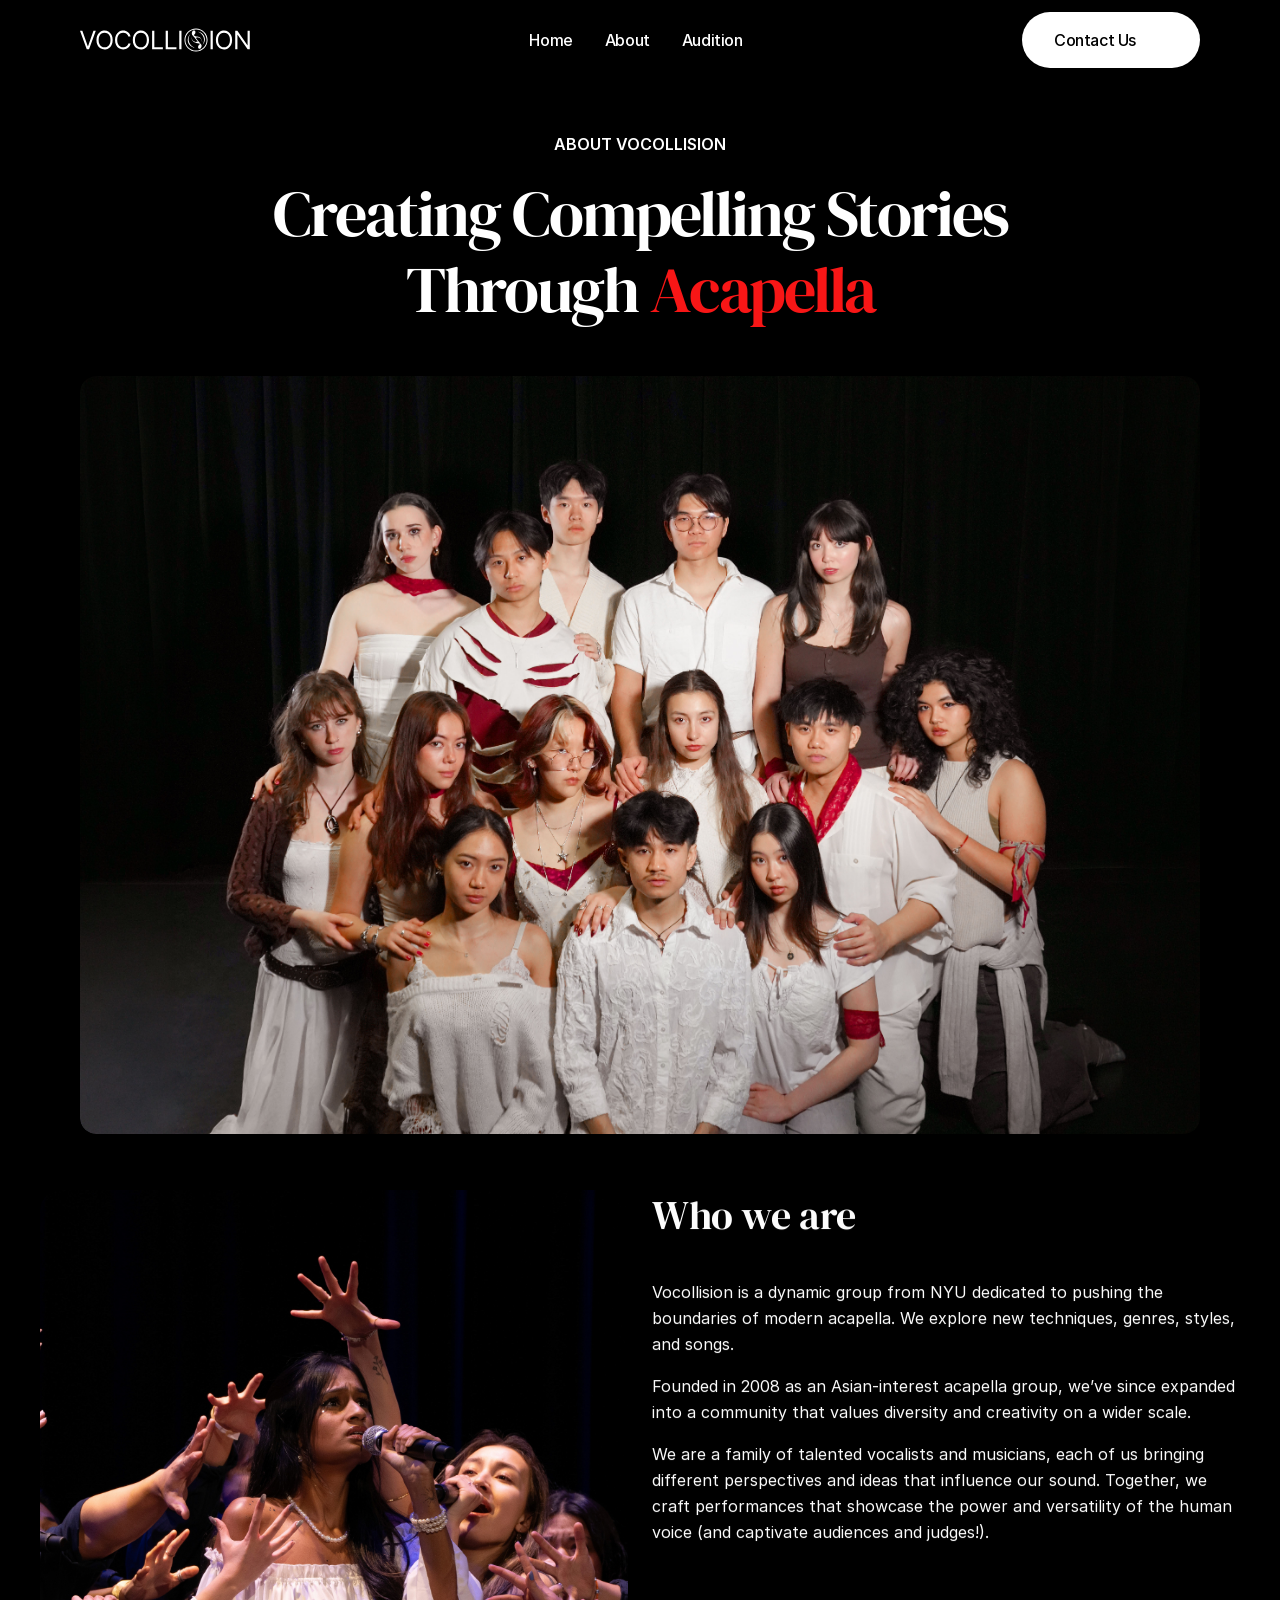
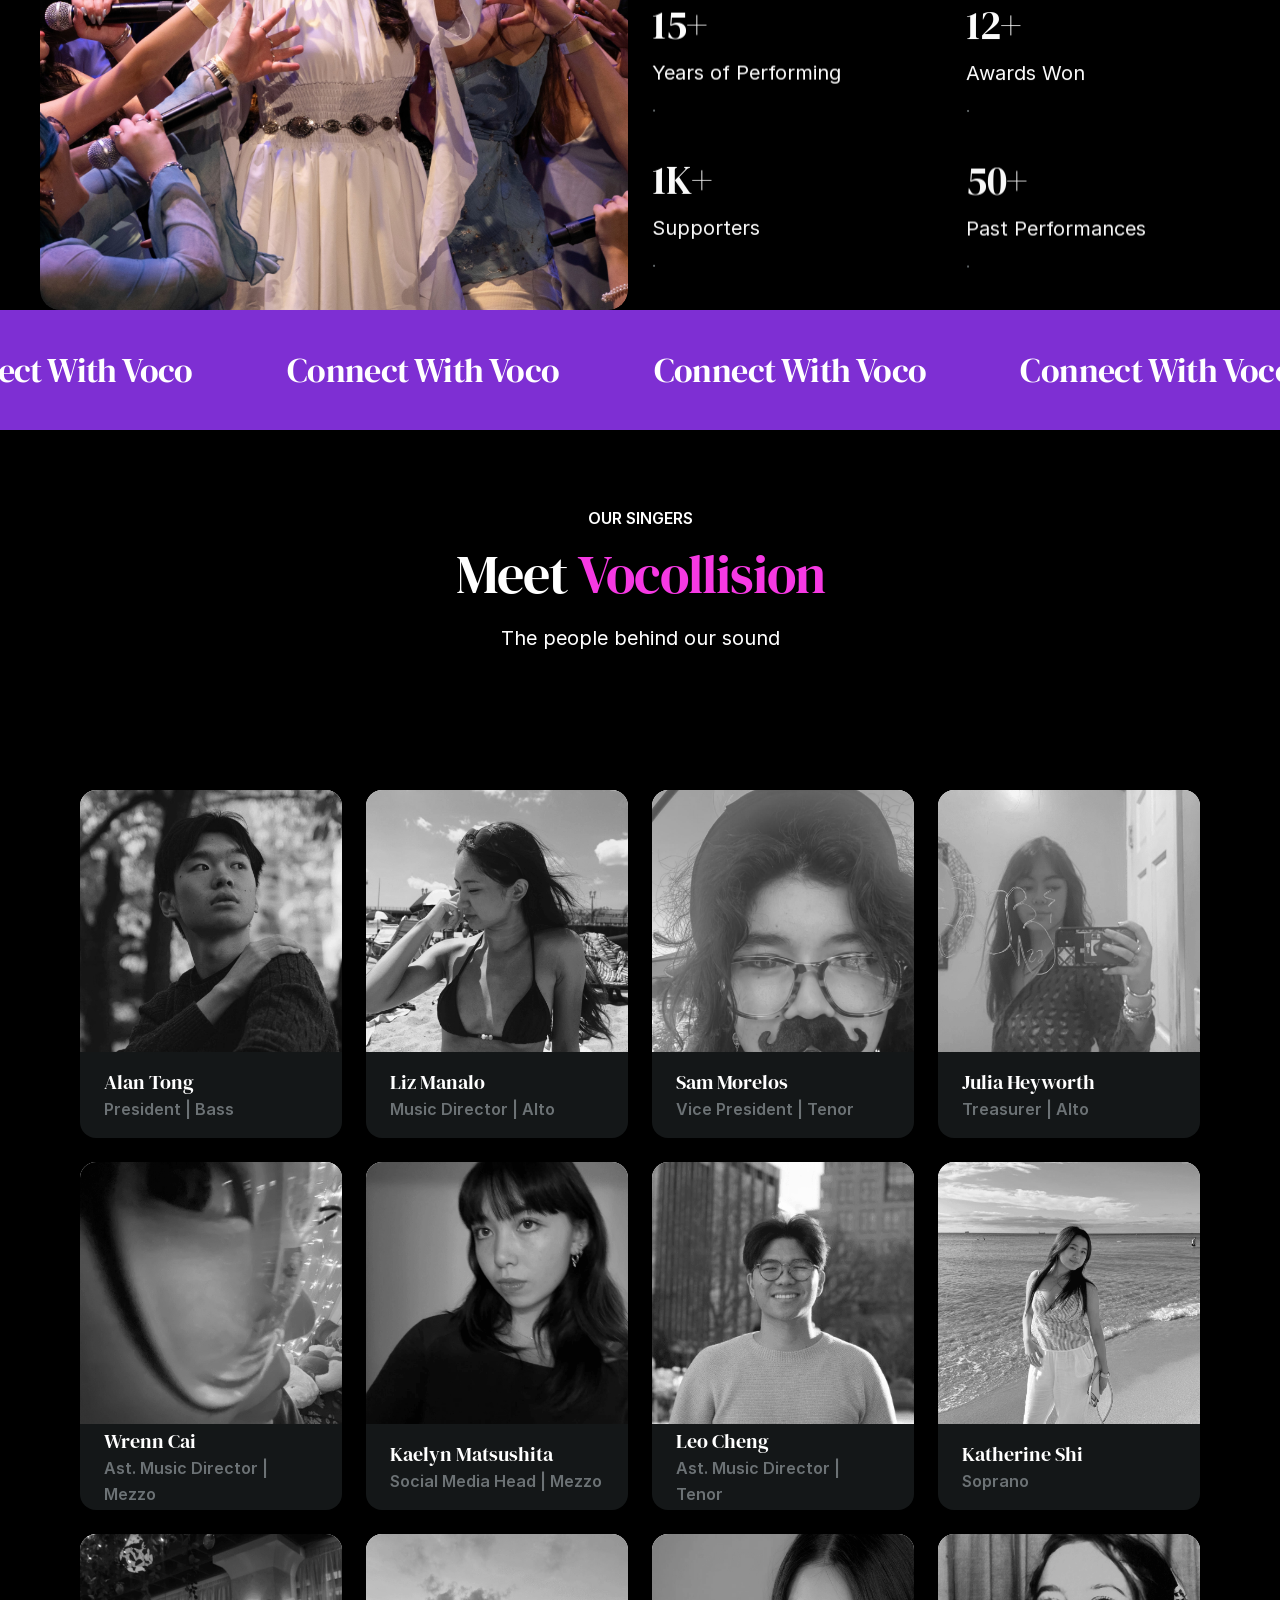
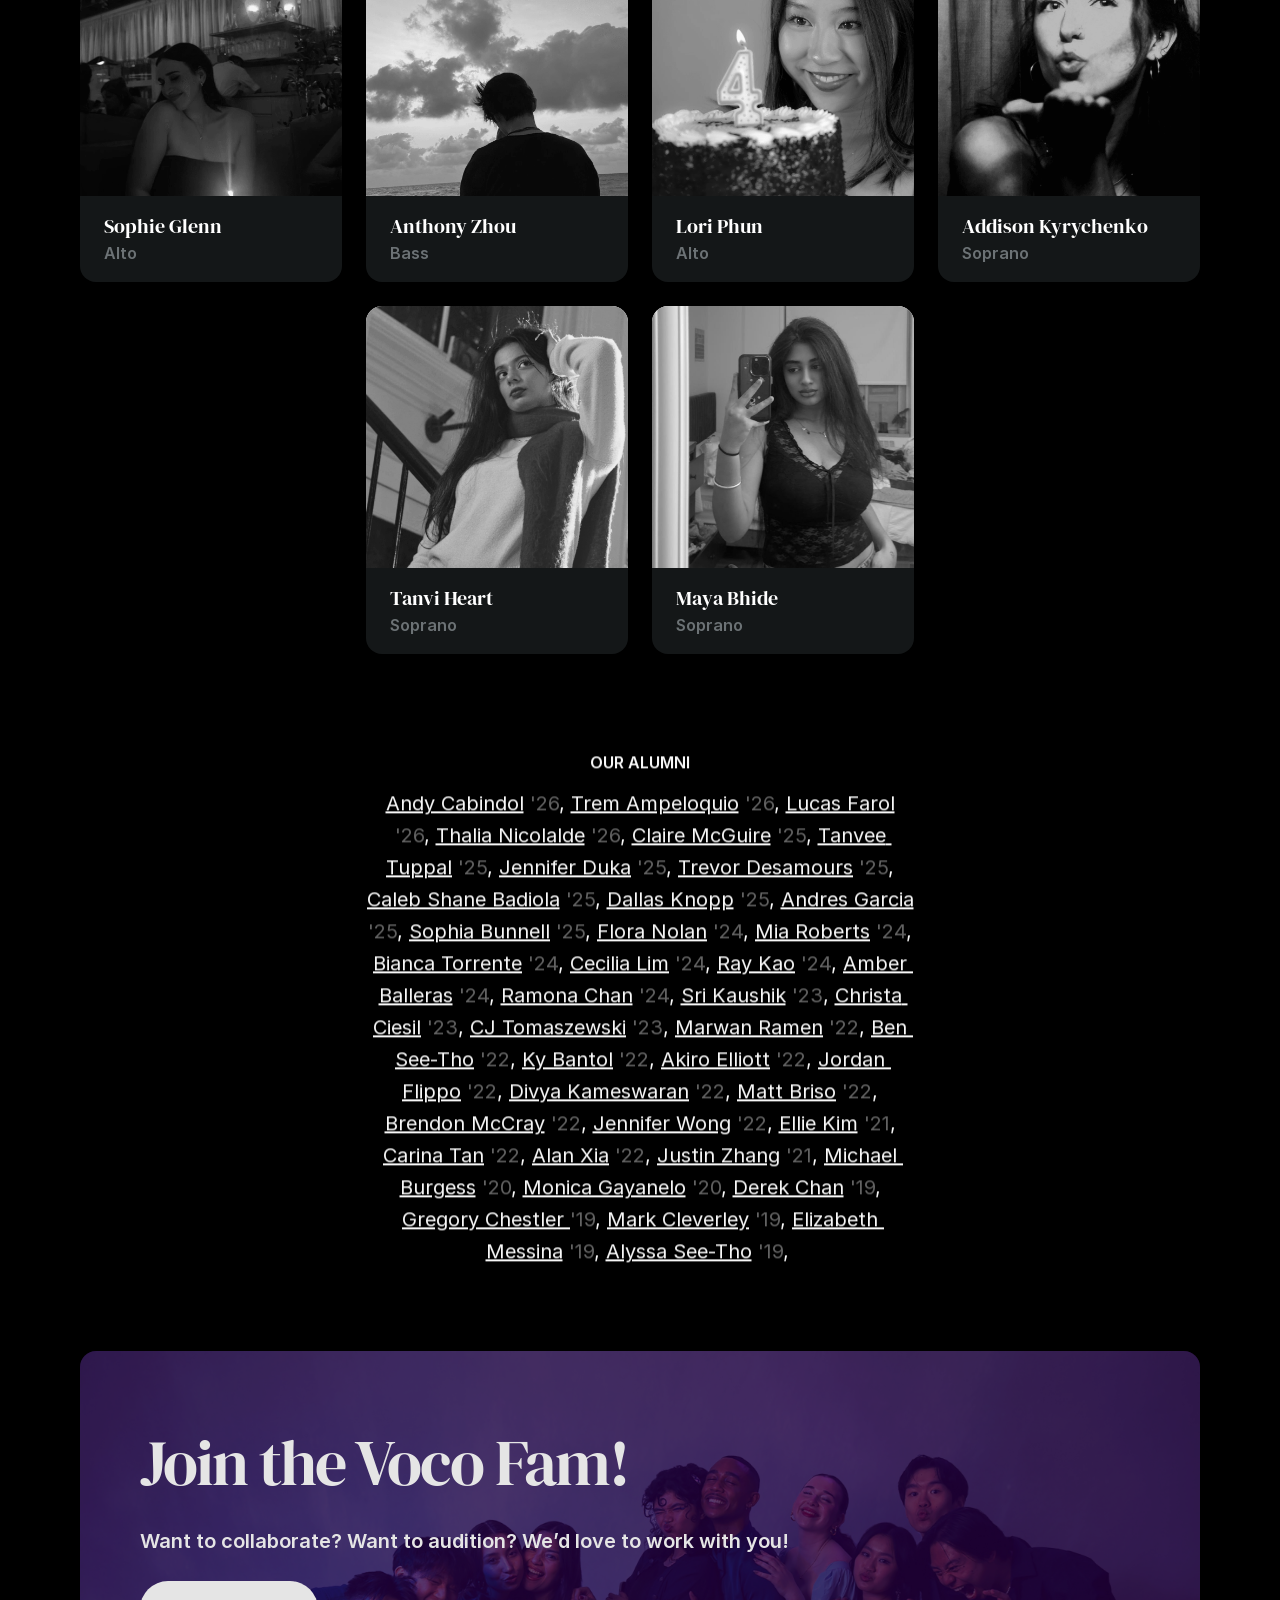
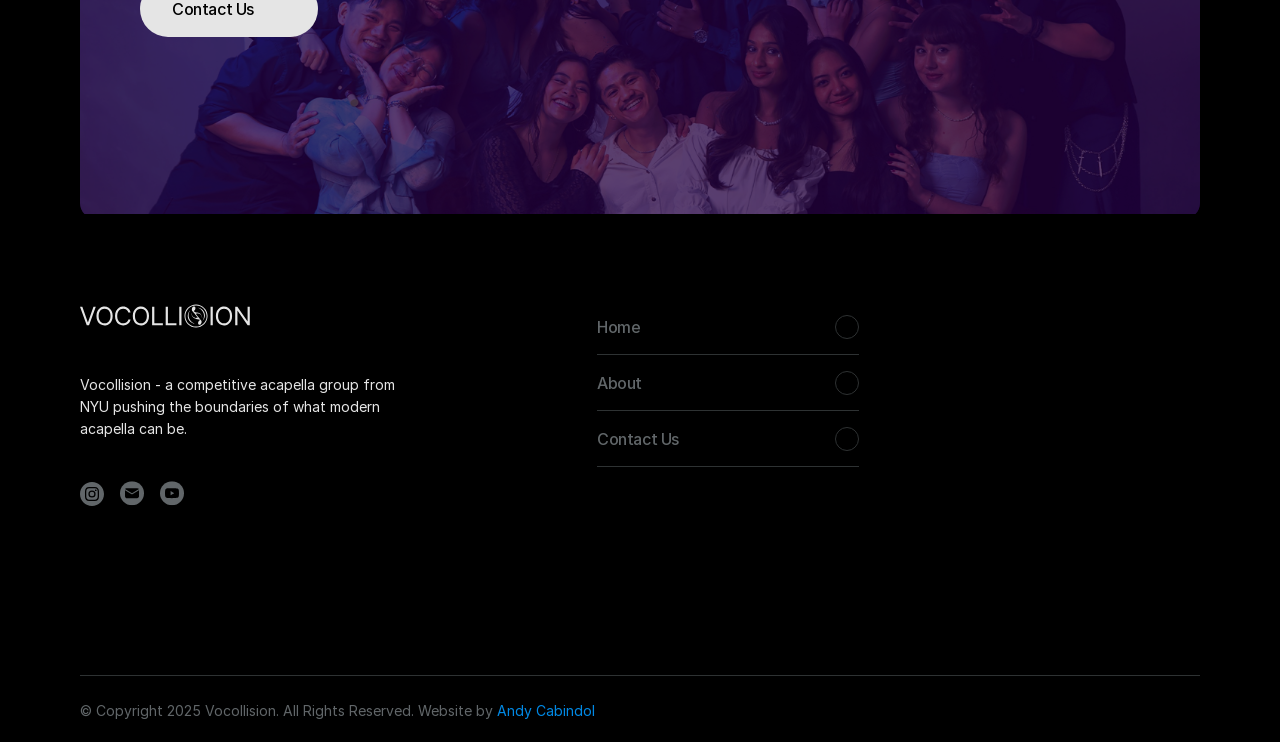
==== commit f63cf877: "Update audition info and routing" ====
--- a/about/index.html
+++ b/about/index.html
@@ -345,7 +345,7 @@
 	<meta name="robots" content="index, follow, max-image-preview:large"><link rel="canonical" href="https://vocollision.com/about/"><meta property="og:url" content="https://vocollision.com/about/"><style data-framer-breakpoint-css>@media(min-width: 1440px){.hidden-148e2w6{display:none!important}}@media(min-width: 1200px) and (max-width: 1439.98px){.hidden-1qoz3z4{display:none!important}}@media(min-width: 1024px) and (max-width: 1199.98px){.hidden-1vodgjr{display:none!important}}@media(max-width: 1023.98px){.hidden-ksql9h{display:none!important}}</style><style data-framer-css-ssr-minified data-framer-components="framer-lib-cursors-host framer-PX2mP PropertyOverrides framer-FEfmZ framer-nLISL framer-h5sli framer-lib-combinedCSSRules framer-LMtB8 framer-LWFuY framer-1j5dd framer-TokLZ framer-ScDTu framer-ykp19 framer-lzjDn framer-BhtQp">html,body,#main{box-sizing:border-box;margin:0;padding:0}:root{-webkit-font-smoothing:antialiased;-moz-osx-font-smoothing:grayscale}*{box-sizing:border-box;-webkit-font-smoothing:inherit}h1,h2,h3,h4,h5,h6,p,figure{margin:0}body,input,textarea,select,button{font-family:sans-serif;font-size:12px}body{--token-69c1c9c9-1d8e-4366-85a8-e4ce181221a2:#02a8ff;--token-45cce142-a3f2-423f-ae56-4f10272ac208:#05b178;--token-b482b7c8-bbcd-43ea-a566-332d20f5c2a6:#fad01d;--token-91d6f87e-1256-4901-b357-4e9d638653a2:#f84616;--token-56ad7201-57f0-446c-9522-2e0c751ab70a:#f639e3;--token-41604141-5e7e-403d-9ca2-0cac8e838e73:#7e2fd3;--token-3cd6e614-8063-476f-8692-9557cf17b2c0:#f81616;--token-07e158c0-9f63-450a-82bd-6100efaaed15:#fff;--token-5b72a8dc-2922-4093-9689-8f30ec805756:#6c7275;--token-5758778d-4e7e-422a-ac4e-5a9885f4030f:#343839;--token-7dea04cd-b01e-4280-9db7-b1318e99491e:#232627;--token-95ea0e97-bb7c-4b5b-8606-d234b450a66f:#141718;--token-ac95c68f-50c0-4adf-8ab1-107275c00288:#a1a1a1;--token-d47bba34-339e-4038-8c6c-631863cff0b3:#424242;--token-d2873cc6-42eb-40c0-8205-582532719427:#000;--framer-will-change-override:none}@supports (background:-webkit-named-image(i)) and (not (grid-template-rows:subgrid)){body{--framer-will-change-override:transform}}@supports (background:-webkit-named-image(i)) and (not (position-area:top right)){body{--framer-will-change-filter-override:filter}}[data-framer-component-type=Text] div div span,[data-framer-component-type=Text] a div span,[data-framer-component-type=Text] span span span,[data-framer-component-type=Text] p span span,[data-framer-component-type=Text] h1 span span,[data-framer-component-type=Text] h2 span span,[data-framer-component-type=Text] h3 span span,[data-framer-component-type=Text] h4 span span,[data-framer-component-type=Text] h5 span span,[data-framer-component-type=Text] h6 span span,[data-framer-component-type=Text] a{font-family:var(--font-family);font-style:var(--font-style);font-weight:min(calc(var(--framer-font-weight-increase,0) + var(--font-weight,400)),900);color:var(--text-color);letter-spacing:var(--letter-spacing);font-size:var(--font-size);text-transform:var(--text-transform);--text-decoration:var(--framer-text-decoration-style,solid)var(--framer-text-decoration,none)var(--framer-text-decoration-color,currentcolor)var(--framer-text-decoration-thickness,auto);--text-decoration-skip-ink:var(--framer-text-decoration-skip-ink);--text-underline-offset:var(--framer-text-decoration-offset);line-height:var(--line-height);--font-family:var(--framer-font-family);--font-style:var(--framer-font-style);--font-weight:var(--framer-font-weight);--text-color:var(--framer-text-color);--letter-spacing:var(--framer-letter-spacing);--font-size:var(--framer-font-size);--text-transform:var(--framer-text-transform);--line-height:var(--framer-line-height)}@supports not (color:color(display-p3 1 1 1)){p.framer-text,div.framer-text,h1.framer-text,h2.framer-text,h3.framer-text,h4.framer-text,h5.framer-text,h6.framer-text,li.framer-text,ol.framer-text,ul.framer-text,span.framer-text:not([data-text-fill]){color:var(--framer-blockquote-text-color-rgb,var(--framer-blockquote-text-color,var(--framer-text-color-rgb,var(--framer-text-color,#000))));-webkit-text-stroke-color:var(--framer-text-stroke-color-rgb,var(--framer-text-stroke-color,initial))}mark.framer-text{background-color:var(--framer-blockquote-text-background-color-rgb,var(--framer-blockquote-text-background-color,var(--framer-text-background-color-rgb,var(--framer-text-background-color,initial))))}}@supports not (color:color(display-p3 1 1 1)){code.framer-text,code.framer-text span.framer-text:not([data-text-fill]){color:var(--framer-blockquote-text-color-rgb,var(--framer-blockquote-text-color,var(--framer-code-text-color-rgb,var(--framer-code-text-color,var(--framer-text-color-rgb,var(--framer-text-color,#000))))))}}@supports not (color:color(display-p3 1 1 1)){a.framer-text,span.framer-text[data-nested-link]{color:var(--framer-blockquote-text-color-rgb,var(--framer-blockquote-text-color,var(--framer-link-text-color-rgb,var(--framer-link-text-color,var(--framer-text-color-rgb,var(--framer-text-color,#000))))));background-color:var(--framer-link-text-background-color-rgb,var(--framer-link-text-background-color,initial));-webkit-text-decoration-color:var(--framer-link-text-decoration-color-rgb,var(--framer-link-text-decoration-color,var(--framer-text-decoration-color-rgb,var(--framer-text-decoration-color,currentcolor))));text-decoration-color:var(--framer-link-text-decoration-color-rgb,var(--framer-link-text-decoration-color,var(--framer-text-decoration-color-rgb,var(--framer-text-decoration-color,currentcolor))))}}@supports not (color:color(display-p3 1 1 1)){code.framer-text a.framer-text,code.framer-text a.framer-text span.framer-text:not([data-text-fill]),code.framer-text span.framer-text[data-nested-link],code.framer-text span.framer-text[data-nested-link] span.framer-text:not([data-text-fill]){color:var(--framer-blockquote-text-color-rgb,var(--framer-blockquote-text-color,var(--framer-link-text-color-rgb,var(--framer-link-text-color,var(--framer-code-text-color-rgb,var(--framer-code-text-color,var(--framer-text-color-rgb,var(--framer-text-color,#000))))))))}}@supports not (color:color(display-p3 1 1 1)){a.framer-text:hover,span.framer-text[data-nested-link]:hover{color:var(--framer-link-hover-text-color-rgb,var(--framer-link-hover-text-color,var(--framer-blockquote-text-color-rgb,var(--framer-blockquote-text-color,var(--framer-link-text-color-rgb,var(--framer-link-text-color,var(--framer-text-color-rgb,var(--framer-text-color,#000))))))));background-color:var(--framer-link-hover-text-background-color-rgb,var(--framer-link-hover-text-background-color,var(--framer-link-text-background-color-rgb,var(--framer-link-text-background-color,var(--framer-text-background-color-rgb,var(--framer-text-background-color,initial))))));-webkit-text-decoration-color:var(--framer-link-hover-text-decoration-color-rgb,var(--framer-link-hover-text-decoration-color,var(--framer-link-text-decoration-color-rgb,var(--framer-link-text-decoration-color,var(--framer-text-decoration-color-rgb,var(--framer-text-decoration-color,currentcolor))))));text-decoration-color:var(--framer-link-hover-text-decoration-color-rgb,var(--framer-link-hover-text-decoration-color,var(--framer-link-text-decoration-color-rgb,var(--framer-link-text-decoration-color,var(--framer-text-decoration-color-rgb,var(--framer-text-decoration-color,currentcolor))))))}}@supports not (color:color(display-p3 1 1 1)){code.framer-text a.framer-text:hover,code.framer-text span.framer-text[data-nested-link]:hover{color:var(--framer-link-hover-text-color-rgb,var(--framer-link-hover-text-color,var(--framer-blockquote-text-color-rgb,var(--framer-blockquote-text-color,var(--framer-link-text-color-rgb,var(--framer-link-text-color,var(--framer-code-text-color-rgb,var(--framer-code-text-color,var(--framer-text-color-rgb,var(--framer-text-color,#000))))))))))}}@supports not (color:color(display-p3 1 1 1)){a.framer-text[data-framer-page-link-current],span.framer-text[data-framer-page-link-current]{color:var(--framer-link-current-text-color-rgb,var(--framer-link-current-text-color,var(--framer-link-text-color-rgb,var(--framer-link-text-color,var(--framer-text-color-rgb,var(--framer-text-color,#000))))));background-color:var(--framer-link-current-text-background-color-rgb,var(--framer-link-current-text-background-color,var(--framer-link-text-background-color-rgb,var(--framer-link-text-background-color,var(--framer-text-background-color-rgb,var(--framer-text-background-color,initial))))));-webkit-text-decoration-color:var(--framer-link-current-text-decoration-color-rgb,var(--framer-link-current-text-decoration-color,var(--framer-link-text-decoration-color-rgb,var(--framer-link-text-decoration-color,var(--framer-text-decoration-color-rgb,var(--framer-text-decoration-color,currentcolor))))));text-decoration-color:var(--framer-link-current-text-decoration-color-rgb,var(--framer-link-current-text-decoration-color,var(--framer-link-text-decoration-color-rgb,var(--framer-link-text-decoration-color,var(--framer-text-decoration-color-rgb,var(--framer-text-decoration-color,currentcolor))))))}}@supports not (color:color(display-p3 1 1 1)){code.framer-text a.framer-text[data-framer-page-link-current],code.framer-text a.framer-text[data-framer-page-link-current] span.framer-text:not([data-text-fill]),code.framer-text span.framer-text[data-framer-page-link-current],code.framer-text span.framer-text[data-framer-page-link-current] span.framer-text:not([data-text-fill]){color:var(--framer-link-current-text-color-rgb,var(--framer-link-current-text-color,var(--framer-link-text-color-rgb,var(--framer-link-text-color,var(--framer-code-text-color-rgb,var(--framer-code-text-color,var(--framer-text-color-rgb,var(--framer-text-color,#000))))))));background-color:var(--framer-link-current-text-background-color-rgb,var(--framer-link-current-text-background-color,var(--framer-link-text-background-color-rgb,var(--framer-link-text-background-color,var(--framer-text-background-color-rgb,var(--framer-text-background-color,initial))))))}}@supports not (color:color(display-p3 1 1 1)){a.framer-text[data-framer-page-link-current]:hover,span.framer-text[data-framer-page-link-current]:hover{color:var(--framer-link-hover-text-color-rgb,var(--framer-link-hover-text-color,var(--framer-link-current-text-color-rgb,var(--framer-link-current-text-color,var(--framer-link-text-color-rgb,var(--framer-link-text-color,var(--framer-code-text-color-rgb,var(--framer-code-text-color,var(--framer-text-color-rgb,var(--framer-text-color,#000))))))))));background-color:var(--framer-link-hover-text-background-color-rgb,var(--framer-link-hover-text-background-color,var(--framer-link-current-text-background-color-rgb,var(--framer-link-current-text-background-color,var(--framer-link-text-background-color-rgb,var(--framer-link-text-background-color,initial))))));-webkit-text-decoration-color:var(--framer-link-hover-text-decoration-color-rgb,var(--framer-link-hover-text-decoration-color,var(--framer-link-current-text-decoration-color-rgb,var(--framer-link-current-text-decoration-color,var(--framer-link-text-decoration-color-rgb,var(--framer-link-text-decoration-color,var(--framer-text-decoration-color-rgb,var(--framer-text-decoration-color,currentcolor))))))));text-decoration-color:var(--framer-link-hover-text-decoration-color-rgb,var(--framer-link-hover-text-decoration-color,var(--framer-link-current-text-decoration-color-rgb,var(--framer-link-current-text-decoration-color,var(--framer-link-text-decoration-color-rgb,var(--framer-link-text-decoration-color,var(--framer-text-decoration-color-rgb,var(--framer-text-decoration-color,currentcolor))))))))}}@supports not (color:color(display-p3 1 1 1)){code.framer-text a.framer-text[data-framer-page-link-current]:hover,code.framer-text a.framer-text[data-framer-page-link-current]:hover span.framer-text:not([data-text-fill]),code.framer-text span.framer-text[data-framer-page-link-current]:hover,code.framer-text span.framer-text[data-framer-page-link-current]:hover span.framer-text:not([data-text-fill]){color:var(--framer-link-hover-text-color-rgb,var(--framer-link-hover-text-color,var(--framer-link-current-text-color-rgb,var(--framer-link-current-text-color,var(--framer-link-text-color-rgb,var(--framer-link-text-color,var(--framer-code-text-color-rgb,var(--framer-code-text-color,var(--framer-text-color-rgb,var(--framer-text-color,#000))))))))));background-color:var(--framer-link-hover-text-background-color-rgb,var(--framer-link-hover-text-background-color,var(--framer-link-current-text-background-color-rgb,var(--framer-link-current-text-background-color,var(--framer-link-text-background-color-rgb,var(--framer-link-text-background-color,initial))))))}}@supports not (aspect-ratio:1){.framer-text-module:not([data-width=fit])[style*=aspect-ratio]{position:relative!important}.framer-text-module:not([data-width=fit])[style*=aspect-ratio]:before{content:"";padding-bottom:calc(100%/calc(var(--aspect-ratio)));display:block}.framer-text-module[data-width=fill]>:first-child,.framer-text-module[data-width=fill]>.ssr-variant>:first-child,.framer-text-module:not([data-width=fit])[style*=aspect-ratio]>:first-child,.framer-text-module:not([data-width=fit])[style*=aspect-ratio]>.ssr-variant>:first-child{position:absolute;top:0;left:0;height:100%!important}}@supports not (overflow:clip){:root{--overflow-clip-fallback:hidden}}@supports (background:-webkit-named-image(i)) and (not (contain-intrinsic-size:inherit)){div.framer-text,p.framer-text,h1.framer-text,h2.framer-text,h3.framer-text,h4.framer-text,h5.framer-text,h6.framer-text,ol.framer-text,ul.framer-text,li.framer-text,blockquote.framer-text,.framer-text.framer-image{display:var(--text-truncation-display-inline-for-safari-16,revert)}div.framer-text:after,p.framer-text:after,h1.framer-text:after,h2.framer-text:after,h3.framer-text:after,h4.framer-text:after,h5.framer-text:after,h6.framer-text:after,ol.framer-text:after,ul.framer-text:after,li.framer-text:after,blockquote.framer-text:after,.framer-text.framer-image:after{content:var(--text-truncation-line-break-for-safari-16);white-space:pre}.framer-text.framer-text-module,.framer-text.framer-table-wrapper{display:var(--text-truncation-display-none-for-safari-16,revert)}p.framer-text[data-text-fill]{display:var(--text-truncation-display-inline-for-safari-16,inline-block)}}@supports (corner-shape:superellipse(2)){:root{--one-if-corner-shape-supported:1}}.framer-cursor-none,.framer-cursor-none *{cursor:none!important}.framer-pointer-events-none,.framer-pointer-events-none *{pointer-events:none!important}@supports (aspect-ratio:1){body{--framer-aspect-ratio-supported:auto}}.framer-PX2mP.framer-wq7k99,.framer-PX2mP .framer-wq7k99{display:block}.framer-PX2mP.framer-148e2w6{background-color:#000;flex-flow:column;place-content:center;align-items:center;gap:0;width:1440px;height:min-content;padding:0;display:flex;position:relative;overflow:visible}.framer-PX2mP .framer-q2xutr{flex-flow:row;flex:none;place-content:center;align-items:center;gap:0;width:100%;height:min-content;padding:0 40px;display:flex;position:relative;overflow:hidden}.framer-PX2mP .framer-1u2x0js{flex-flow:row;flex:1 0 0;place-content:center;align-items:center;gap:10px;width:1px;max-width:1356px;height:80px;padding:0;display:flex;position:relative;overflow:hidden}.framer-PX2mP .framer-ged9x0-container{will-change:var(--framer-will-change-effect-override,transform);z-index:1;flex:none;width:100%;height:auto;position:relative}.framer-PX2mP.framer-16gxorc{-webkit-user-select:none;user-select:none;background-color:#000c;position:fixed;inset:0}.framer-PX2mP.framer-3a6r2d{background-color:#000;flex-flow:column;flex:none;place-content:center;align-items:center;gap:0;width:100%;height:100vh;padding:0;display:flex;position:fixed;top:0;left:0;overflow:hidden}.framer-PX2mP .framer-1b5qspp{flex-flow:column;flex:none;place-content:center flex-start;align-items:center;gap:64px;width:100%;height:min-content;padding:0 40px;display:flex;position:relative;overflow:hidden}.framer-PX2mP .framer-15zodx9{flex-flow:column;flex:none;place-content:center;align-items:center;gap:24px;width:100%;height:min-content;padding:0;display:flex;position:relative;overflow:hidden}.framer-PX2mP .framer-tny7o7-container{flex:none;width:auto;height:38px;position:relative}.framer-PX2mP .framer-1b8yazx-container,.framer-PX2mP .framer-136pj0x-container,.framer-PX2mP .framer-14xu1sy-container,.framer-PX2mP .framer-8t73by-container,.framer-PX2mP .framer-13aqi0y-container,.framer-PX2mP .framer-x9c0um-container,.framer-PX2mP .framer-6waolc-container,.framer-PX2mP .framer-gw85g3-container,.framer-PX2mP .framer-11rcqm9-container,.framer-PX2mP .framer-18inxfm-container,.framer-PX2mP .framer-195ay1a-container,.framer-PX2mP .framer-1sran4x-container,.framer-PX2mP .framer-1hp5yko-container,.framer-PX2mP .framer-1ae66ku-container,.framer-PX2mP .framer-1mhljal-container,.framer-PX2mP .framer-mkqg6h-container,.framer-PX2mP .framer-sasbs5-container,.framer-PX2mP .framer-gvgtd8-container,.framer-PX2mP .framer-16uxz8b-container,.framer-PX2mP .framer-10xonol-container,.framer-PX2mP .framer-ihnv1y-container{flex:none;width:auto;height:auto;position:relative}.framer-PX2mP .framer-97op3z{flex-flow:column;flex:none;place-content:center flex-start;align-items:center;gap:0;width:100%;height:min-content;padding:56px 40px;display:flex;position:relative;overflow:hidden}.framer-PX2mP .framer-nvtpc7{flex-flow:row;flex:none;place-content:center;align-items:center;gap:0;width:100%;max-width:1356px;height:min-content;padding:0;display:flex;position:relative;overflow:hidden}.framer-PX2mP .framer-1uz80f9{flex-flow:column;flex:1 0 0;place-content:center;align-items:center;gap:48px;width:1px;height:1158px;padding:0;display:flex;position:relative;overflow:hidden}.framer-PX2mP .framer-1o8x16u{flex-flow:column;flex:none;place-content:center;align-items:center;gap:24px;width:100%;max-width:870px;height:min-content;padding:0;display:flex;position:relative;overflow:hidden}.framer-PX2mP .framer-18waw3g{--framer-link-text-color:#09f;--framer-link-text-decoration:underline;white-space:pre-wrap;word-break:break-word;word-wrap:break-word;flex:none;width:872px;height:auto;position:relative}.framer-PX2mP .framer-1u5e0vl{--framer-link-text-color:#09f;--framer-link-text-decoration:underline;white-space:pre-wrap;word-break:break-word;word-wrap:break-word;flex:none;width:auto;max-width:870px;height:auto;position:relative}.framer-PX2mP .framer-18beoq{will-change:var(--framer-will-change-effect-override,transform);border-radius:16px;flex:1 0 0;width:1356px;height:1px;position:relative;overflow:hidden}.framer-PX2mP .framer-10hc9vb{flex-flow:column;flex:none;place-content:center flex-start;align-items:center;gap:0;width:100%;height:min-content;padding:0 40px;display:flex;position:relative;overflow:hidden}.framer-PX2mP .framer-8scm7z{flex-flow:row;flex:none;place-content:flex-start center;align-items:flex-start;gap:24px;width:100%;height:min-content;padding:0;display:flex;position:relative;overflow:hidden}.framer-PX2mP .framer-nkfwqt{will-change:var(--framer-will-change-override,transform);border-radius:16px;flex:1 0 0;gap:10px;width:1px;height:720px;position:relative;overflow:hidden}.framer-PX2mP .framer-17b11s9{will-change:var(--framer-will-change-override,transform);border-radius:20px;flex:none;width:100%;position:absolute;top:0;bottom:0;left:0%;overflow:hidden}.framer-PX2mP .framer-k832aj{flex-flow:column;flex:1 0 0;place-content:flex-start;align-items:flex-start;gap:56px;width:1px;height:min-content;padding:0;display:flex;position:relative;overflow:hidden}.framer-PX2mP .framer-1vgewbo{flex-flow:column;flex:none;place-content:flex-start;align-items:flex-start;gap:40px;width:100%;height:min-content;padding:0;display:flex;position:relative;overflow:hidden}.framer-PX2mP .framer-1jvbmvi,.framer-PX2mP .framer-m31gq3,.framer-PX2mP .framer-xfa9t1,.framer-PX2mP .framer-4w0dlt,.framer-PX2mP .framer-t75z5x,.framer-PX2mP .framer-11ntkuk,.framer-PX2mP .framer-1l2lhl1,.framer-PX2mP .framer-nk1jju,.framer-PX2mP .framer-czxutm,.framer-PX2mP .framer-19cfybi,.framer-PX2mP .framer-9l4qgz,.framer-PX2mP .framer-13fimxg,.framer-PX2mP .framer-nvtxn6{--framer-link-text-color:#09f;--framer-link-text-decoration:underline;white-space:pre-wrap;word-break:break-word;word-wrap:break-word;flex:none;width:100%;height:auto;position:relative}.framer-PX2mP .framer-a0106j{--framer-link-text-color:#09f;--framer-link-text-decoration:underline;--framer-paragraph-spacing:16px;white-space:pre-wrap;word-break:break-word;word-wrap:break-word;flex:none;width:100%;height:auto;position:relative}.framer-PX2mP .framer-1w2aow1{flex:none;grid-template-rows:repeat(2,min-content);grid-template-columns:repeat(2,minmax(200px,1fr));grid-auto-rows:min-content;justify-content:start;gap:40px;width:100%;height:min-content;padding:0;display:grid;position:relative;overflow:hidden}.framer-PX2mP .framer-1wfg03,.framer-PX2mP .framer-4fqxgv,.framer-PX2mP .framer-rmfa7z,.framer-PX2mP .framer-r8hntg{flex-flow:column;flex:none;place-content:flex-start;place-self:start;align-items:flex-start;gap:8px;width:100%;height:auto;padding:0;display:flex;position:relative;overflow:hidden}.framer-PX2mP .framer-3t7yot,.framer-PX2mP .framer-tybc1x,.framer-PX2mP .framer-1269kb8,.framer-PX2mP .framer-1m5j7m0{--framer-link-text-color:#09f;--framer-link-text-decoration:underline;white-space:pre;flex:none;width:auto;height:auto;position:relative}.framer-PX2mP .framer-b84ood{background-color:var(--token-41604141-5e7e-403d-9ca2-0cac8e838e73,#7e2fd3);z-index:1;flex:none;gap:10px;width:100%;height:120px;position:relative;overflow:hidden}.framer-PX2mP .framer-ocr8lr-container{flex:none;width:1440px;height:auto;position:absolute;top:50%;left:50%;transform:translate(-50%,-50%)}.framer-PX2mP .framer-1imywij{flex-flow:row;flex:none;place-content:center;align-items:center;gap:0;width:100%;height:min-content;padding:80px 40px;display:flex;position:relative;overflow:hidden}.framer-PX2mP .framer-tkzzl5{flex-flow:column;flex:1 0 0;place-content:center;align-items:center;gap:40px;width:1px;max-width:1200px;height:min-content;padding:0;display:flex;position:relative;overflow:hidden}.framer-PX2mP .framer-abdn8s{flex-flow:row;flex:none;place-content:flex-start;align-items:flex-start;gap:0;width:min-content;height:min-content;padding:0 0 56px;display:flex;position:relative;overflow:hidden}.framer-PX2mP .framer-1kv7a0b{flex-flow:column;flex:none;place-content:flex-start;align-items:flex-start;gap:16px;width:654px;height:min-content;padding:0;display:flex;position:relative;overflow:hidden}.framer-PX2mP .framer-rdftys{flex-flow:column;flex:none;place-content:center flex-start;align-items:center;gap:56px;width:100%;max-width:1356px;height:min-content;padding:0;display:flex;position:relative;overflow:hidden}.framer-PX2mP .framer-1ci7d05{z-index:1;flex-flow:row;flex:none;place-content:center flex-end;align-items:center;gap:24px;width:100%;max-width:1356px;height:min-content;padding:0;display:flex;position:relative;overflow:hidden}.framer-PX2mP .framer-1h783hn{flex-flow:row;flex:1 0 0;place-content:center;align-items:center;gap:40px;width:1px;height:min-content;padding:0;display:flex;position:relative;overflow:hidden}.framer-PX2mP .framer-ocsezq,.framer-PX2mP .framer-15yl1zx,.framer-PX2mP .framer-1yaxoiv,.framer-PX2mP .framer-m10m6a,.framer-PX2mP .framer-1kiwhd1{flex-flow:row;flex:none;place-content:center space-between;align-items:center;width:100%;height:min-content;padding:0;display:flex;position:relative;overflow:hidden}.framer-PX2mP .framer-1uec8vh,.framer-PX2mP .framer-8o1ped,.framer-PX2mP .framer-pldzs8,.framer-PX2mP .framer-xz22e7,.framer-PX2mP .framer-19gj4zx{flex-flow:row;flex:1 0 0;place-content:center;align-items:center;gap:40px;width:1px;height:348px;padding:0;display:flex;position:relative;overflow:hidden}.framer-PX2mP .framer-1bmjbq7{flex:none;grid-template-rows:repeat(2,minmax(0,1fr));grid-template-columns:repeat(2,minmax(50px,1fr));grid-auto-rows:minmax(0,1fr);justify-content:center;gap:16px 8px;width:310px;max-width:1024px;height:min-content;padding:0;display:grid;position:relative;overflow:hidden}.framer-PX2mP .framer-1rpqflz-container,.framer-PX2mP .framer-sttybs-container,.framer-PX2mP .framer-1yz8jas-container,.framer-PX2mP .framer-1ckolqk-container,.framer-PX2mP .framer-alghrl-container,.framer-PX2mP .framer-rkndpk-container,.framer-PX2mP .framer-ph1gs9-container,.framer-PX2mP .framer-y8ui6z-container,.framer-PX2mP .framer-7dwm1e-container,.framer-PX2mP .framer-19y0w3t-container,.framer-PX2mP .framer-1dr879n-container,.framer-PX2mP .framer-5m0gy0-container,.framer-PX2mP .framer-125d4c0-container,.framer-PX2mP .framer-1x7b6ld-container,.framer-PX2mP .framer-1udeid9-container,.framer-PX2mP .framer-xo2anz-container,.framer-PX2mP .framer-1lrbnlw-container{flex:none;place-self:start;width:100%;height:auto;position:relative}.framer-PX2mP .framer-c49n4r{flex-flow:row;flex:none;place-content:flex-start center;align-items:flex-start;gap:0;width:100%;max-width:900px;height:min-content;padding:59px 0 0;display:flex;position:relative;overflow:hidden}.framer-PX2mP .framer-195aesu{flex-flow:column;flex:1 0 0;place-content:flex-start center;align-items:flex-start;gap:17px;width:1px;height:min-content;padding:0;display:flex;position:relative;overflow:hidden}.framer-PX2mP .framer-1iyq2mv{white-space:pre-wrap;word-break:break-word;word-wrap:break-word;flex:none;width:100%;height:auto;position:relative}.framer-PX2mP .framer-c4xq79{flex:none;gap:0;width:100%;height:468px;position:relative;overflow:hidden}.framer-PX2mP .framer-eg0whe{flex-flow:row;flex:none;place-content:center;align-items:center;gap:0;width:100%;padding:0 40px;display:flex;position:absolute;top:0;bottom:0;left:0%;overflow:hidden}.framer-PX2mP .framer-s713tr-container,.framer-PX2mP .framer-5g1cjn-container{flex:1 0 0;width:1px;height:auto;position:relative}.framer-PX2mP .framer-1tf0kgt{flex-flow:row;flex:none;place-content:center;align-items:center;gap:0;width:100%;height:min-content;padding:80px 40px 0;display:flex;position:relative;overflow:hidden}.framer-PX2mP .framer-4uflqp{flex-flow:row;flex:1 0 0;place-content:center;align-items:center;gap:10px;width:1px;max-width:1356px;height:min-content;padding:0;display:flex;position:relative;overflow:hidden}.framer-JjVDc .framer-styles-preset-w49adz:not(.rich-text-wrapper),.framer-JjVDc .framer-styles-preset-w49adz.rich-text-wrapper p{--framer-font-family:"Inter-SemiBold","Inter","Inter Placeholder",sans-serif;--framer-font-family-bold:"Inter-Bold","Inter","Inter Placeholder",sans-serif;--framer-font-family-bold-italic:"Inter-BoldItalic","Inter","Inter Placeholder",sans-serif;--framer-font-family-italic:"Inter-Italic","Inter","Inter Placeholder",sans-serif;--framer-font-size:16px;--framer-font-style:normal;--framer-font-style-bold:normal;--framer-font-style-bold-italic:italic;--framer-font-style-italic:italic;--framer-font-weight:600;--framer-font-weight-bold:700;--framer-font-weight-bold-italic:700;--framer-font-weight-italic:400;--framer-letter-spacing:0em;--framer-line-height:16px;--framer-paragraph-spacing:0px;--framer-text-alignment:start;--framer-text-color:#fff;--framer-text-decoration:none;--framer-text-transform:uppercase}.framer-5LdgO .framer-styles-preset-v3j499:not(.rich-text-wrapper),.framer-5LdgO .framer-styles-preset-v3j499.rich-text-wrapper h3{--framer-font-family:"DM Serif Display","DM Serif Display Placeholder",serif;--framer-font-family-italic:"DM Serif Display","DM Serif Display Placeholder",serif;--framer-font-size:54px;--framer-font-style:normal;--framer-font-style-italic:italic;--framer-font-weight:400;--framer-font-weight-italic:400;--framer-letter-spacing:-1px;--framer-line-height:64px;--framer-paragraph-spacing:0px;--framer-text-alignment:start;--framer-text-color:#fff;--framer-text-decoration:none;--framer-text-transform:none}.framer-SifY0 .framer-styles-preset-1gna3xi:not(.rich-text-wrapper),.framer-SifY0 .framer-styles-preset-1gna3xi.rich-text-wrapper p{--framer-font-family:"Inter",sans-serif;--framer-font-family-bold:"Inter","Inter Placeholder",sans-serif;--framer-font-family-bold-italic:"Inter","Inter Placeholder",sans-serif;--framer-font-family-italic:"Inter","Inter Placeholder",sans-serif;--framer-font-open-type-features:normal;--framer-font-size:20px;--framer-font-style:normal;--framer-font-style-bold:normal;--framer-font-style-bold-italic:italic;--framer-font-style-italic:italic;--framer-font-variation-axes:normal;--framer-font-weight:400;--framer-font-weight-bold:700;--framer-font-weight-bold-italic:700;--framer-font-weight-italic:400;--framer-letter-spacing:0em;--framer-line-height:32px;--framer-paragraph-spacing:0px;--framer-text-alignment:start;--framer-text-color:#fff;--framer-text-decoration:none;--framer-text-stroke-color:initial;--framer-text-stroke-width:initial;--framer-text-transform:none}.framer-YgcNC .framer-styles-preset-975rle:not(.rich-text-wrapper),.framer-YgcNC .framer-styles-preset-975rle.rich-text-wrapper p{--framer-font-family:"Inter",sans-serif;--framer-font-family-bold:"Inter-Bold","Inter","Inter Placeholder",sans-serif;--framer-font-family-bold-italic:"Inter-BoldItalic","Inter","Inter Placeholder",sans-serif;--framer-font-family-italic:"Inter-Italic","Inter","Inter Placeholder",sans-serif;--framer-font-size:16px;--framer-font-style:normal;--framer-font-style-bold:normal;--framer-font-style-bold-italic:italic;--framer-font-style-italic:italic;--framer-font-weight:400;--framer-font-weight-bold:700;--framer-font-weight-bold-italic:700;--framer-font-weight-italic:400;--framer-letter-spacing:0em;--framer-line-height:26px;--framer-paragraph-spacing:16px;--framer-text-alignment:start;--framer-text-color:#fff;--framer-text-decoration:none;--framer-text-transform:none}.framer-DGzul .framer-styles-preset-5x41r3:not(.rich-text-wrapper),.framer-DGzul .framer-styles-preset-5x41r3.rich-text-wrapper p{--framer-font-family:"Inter-Bold","Inter","Inter Placeholder",sans-serif;--framer-font-family-bold:"Inter-Bold","Inter","Inter Placeholder",sans-serif;--framer-font-family-bold-italic:"Inter-BoldItalic","Inter","Inter Placeholder",sans-serif;--framer-font-family-italic:"Inter-Italic","Inter","Inter Placeholder",sans-serif;--framer-font-size:12px;--framer-font-style:normal;--framer-font-style-bold:normal;--framer-font-style-bold-italic:italic;--framer-font-style-italic:italic;--framer-font-weight:700;--framer-font-weight-bold:700;--framer-font-weight-bold-italic:700;--framer-font-weight-italic:400;--framer-letter-spacing:0px;--framer-line-height:12px;--framer-paragraph-spacing:0px;--framer-text-alignment:start;--framer-text-color:#fff;--framer-text-decoration:none;--framer-text-transform:uppercase}.framer-TB5Rg .framer-styles-preset-6uoc5h:not(.rich-text-wrapper),.framer-TB5Rg .framer-styles-preset-6uoc5h.rich-text-wrapper a{--framer-link-hover-text-decoration:underline;--framer-link-hover-text-decoration-style:wavy;--framer-link-text-decoration:underline}@media (min-width:1200px) and (max-width:1439.98px){.framer-PX2mP.framer-148e2w6{width:1200px}.framer-PX2mP .framer-q2xutr,.framer-PX2mP .framer-1ci7d05,.framer-PX2mP .framer-1uec8vh,.framer-PX2mP .framer-8o1ped,.framer-PX2mP .framer-pldzs8,.framer-PX2mP .framer-xz22e7,.framer-PX2mP .framer-19gj4zx{order:0}.framer-PX2mP .framer-ged9x0-container,.framer-PX2mP .framer-4uflqp{max-width:1120px}.framer-PX2mP .framer-97op3z{order:1}.framer-PX2mP .framer-nvtpc7,.framer-PX2mP .framer-8scm7z,.framer-PX2mP .framer-abdn8s,.framer-PX2mP .framer-rdftys{max-width:1200px}.framer-PX2mP .framer-1uz80f9{height:998px}.framer-PX2mP .framer-18beoq{aspect-ratio:1.47712;width:var(--framer-aspect-ratio-supported,1120px)}.framer-PX2mP .framer-10hc9vb{order:2}.framer-PX2mP .framer-b84ood{order:4}.framer-PX2mP .framer-1imywij{order:5}.framer-PX2mP .framer-1kv7a0b{width:547px}.framer-PX2mP .framer-ocsezq{order:1;justify-content:center;gap:0}.framer-PX2mP .framer-15yl1zx{order:2;justify-content:center;gap:0}.framer-PX2mP .framer-1yaxoiv{order:3;justify-content:center;gap:0}.framer-PX2mP .framer-m10m6a{order:4;justify-content:center;gap:0}.framer-PX2mP .framer-1kiwhd1{order:5;justify-content:center;gap:0}.framer-PX2mP .framer-195aesu{flex:none;width:547px}.framer-PX2mP .framer-c4xq79{order:6}.framer-PX2mP .framer-eg0whe{max-width:1200px;left:calc(50% - min(1200px,100%)/2)}.framer-PX2mP .framer-1tf0kgt{order:7}}@media (min-width:1024px) and (max-width:1199.98px){.framer-PX2mP.framer-148e2w6{width:1024px}.framer-PX2mP .framer-q2xutr,.framer-PX2mP .framer-1ci7d05{order:0}.framer-PX2mP .framer-ged9x0-container{max-width:1120px}.framer-PX2mP .framer-97op3z{order:1}.framer-PX2mP .framer-nvtpc7,.framer-PX2mP .framer-8scm7z{max-width:1024px}.framer-PX2mP .framer-1uz80f9{height:854px}.framer-PX2mP .framer-18beoq{aspect-ratio:1.47712;width:var(--framer-aspect-ratio-supported,295px)}.framer-PX2mP .framer-10hc9vb{order:2}.framer-PX2mP .framer-nkfwqt{height:616px}.framer-PX2mP .framer-k832aj,.framer-PX2mP .framer-1vgewbo{gap:24px}.framer-PX2mP .framer-b84ood{order:4}.framer-PX2mP .framer-1imywij{order:5}.framer-PX2mP .framer-abdn8s{max-width:1200px}.framer-PX2mP .framer-1kv7a0b{width:547px}.framer-PX2mP .framer-rdftys{align-content:flex-end;align-items:flex-end;gap:24px;max-width:1024px}.framer-PX2mP .framer-ocsezq{flex-direction:column;order:1;justify-content:center;gap:24px}.framer-PX2mP .framer-1uec8vh,.framer-PX2mP .framer-8o1ped,.framer-PX2mP .framer-pldzs8,.framer-PX2mP .framer-xz22e7,.framer-PX2mP .framer-19gj4zx{flex:none;width:100%;height:min-content}.framer-PX2mP .framer-15yl1zx{flex-direction:column;order:2;justify-content:center;gap:24px}.framer-PX2mP .framer-1yaxoiv{flex-direction:column;order:3;justify-content:center;gap:24px}.framer-PX2mP .framer-m10m6a{flex-direction:column;order:4;justify-content:center;gap:24px}.framer-PX2mP .framer-1kiwhd1{flex-direction:column;order:5;justify-content:center;gap:24px}.framer-PX2mP .framer-195aesu{flex:none;width:547px}.framer-PX2mP .framer-c4xq79{order:6}.framer-PX2mP .framer-eg0whe{max-width:1200px;left:calc(50% - min(1200px,100%)/2)}.framer-PX2mP .framer-1tf0kgt{order:7}.framer-PX2mP .framer-4uflqp{max-width:944px}}@media (max-width:1023.98px){.framer-PX2mP.framer-148e2w6{width:390px}.framer-PX2mP .framer-q2xutr{flex-direction:column;order:0;padding:0 24px}.framer-PX2mP .framer-1u2x0js{flex:none;width:100%}.framer-PX2mP .framer-ged9x0-container{max-width:1120px}.framer-PX2mP .framer-97op3z{order:1;padding:40px 24px}.framer-PX2mP .framer-nvtpc7{max-width:390px}.framer-PX2mP .framer-1uz80f9{height:526px}.framer-PX2mP .framer-18waw3g,.framer-PX2mP .framer-ocr8lr-container{width:100%}.framer-PX2mP .framer-18beoq{flex:none;width:100%;height:240px}.framer-PX2mP .framer-10hc9vb{order:2;padding:0 24px}.framer-PX2mP .framer-8scm7z{flex-direction:column;max-width:1200px}.framer-PX2mP .framer-nkfwqt{flex-flow:column;flex:none;order:1;place-content:center;align-items:center;width:100%;height:min-content;padding:0;display:flex}.framer-PX2mP .framer-17b11s9{bottom:unset;height:316px;left:unset;top:unset;position:relative}.framer-PX2mP .framer-k832aj{flex:none;order:0;gap:24px;width:100%}.framer-PX2mP .framer-1vgewbo{gap:24px}.framer-PX2mP .framer-1w2aow1{grid-template-columns:repeat(1,minmax(200px,1fr))}.framer-PX2mP .framer-b84ood,.framer-PX2mP .framer-1lrbnlw-container{order:4}.framer-PX2mP .framer-1imywij{flex-direction:column;order:5}.framer-PX2mP .framer-tkzzl5{flex:none;gap:16px;width:100%}.framer-PX2mP .framer-abdn8s{width:100%;max-width:1200px;padding:0 0 24px}.framer-PX2mP .framer-1kv7a0b{flex:1 0 0;width:1px}.framer-PX2mP .framer-1rpqflz-container{order:2}.framer-PX2mP .framer-sttybs-container{order:3}.framer-PX2mP .framer-1yz8jas-container{order:5}.framer-PX2mP .framer-1ckolqk-container{order:6}.framer-PX2mP .framer-alghrl-container{order:7}.framer-PX2mP .framer-rkndpk-container{order:8}.framer-PX2mP .framer-ph1gs9-container{order:9}.framer-PX2mP .framer-y8ui6z-container{order:10}.framer-PX2mP .framer-7dwm1e-container{order:11}.framer-PX2mP .framer-19y0w3t-container{order:12}.framer-PX2mP .framer-1dr879n-container{order:13}.framer-PX2mP .framer-5m0gy0-container{order:14}.framer-PX2mP .framer-125d4c0-container{order:15}.framer-PX2mP .framer-1x7b6ld-container{order:16}.framer-PX2mP .framer-1udeid9-container{order:0}.framer-PX2mP .framer-xo2anz-container{order:1}.framer-PX2mP .framer-c49n4r{padding:59px 0 24px}.framer-PX2mP .framer-c4xq79{flex-flow:column;order:6;place-content:center;align-items:center;height:min-content;padding:0;display:flex}.framer-PX2mP .framer-eg0whe{bottom:unset;height:min-content;left:unset;max-width:1200px;top:unset;padding:0 24px;position:relative}.framer-PX2mP .framer-1tf0kgt{flex-direction:column;order:7;padding:80px 24px 0}.framer-PX2mP .framer-4uflqp{flex:none;width:100%;max-width:342px}}.ssr-variant{display:contents}@supports (aspect-ratio:1){body{--framer-aspect-ratio-supported:auto}}.framer-FEfmZ.framer-1dto6xg,.framer-FEfmZ .framer-1dto6xg{display:block}.framer-FEfmZ.framer-f526u0{flex-flow:row;place-content:center;align-items:center;gap:0;width:1360px;height:min-content;padding:0;display:flex;position:relative;overflow:hidden}.framer-FEfmZ .framer-1wo67gl{flex-flow:row;flex:1 0 0;place-content:center space-between;align-items:center;width:1px;height:80px;padding:16px 0;display:flex;position:relative;overflow:visible}.framer-FEfmZ .framer-1sf5zkm-container{flex:none;width:170px;height:40px;position:relative}.framer-FEfmZ .framer-ovfyqh{flex-flow:row;flex:none;place-content:center;align-items:center;gap:32px;width:600px;height:min-content;padding:0;display:flex;position:relative;overflow:visible}.framer-FEfmZ .framer-ubkxd0-container,.framer-FEfmZ .framer-7ztiwi-container,.framer-FEfmZ .framer-1wt8yhe-container{flex:none;width:auto;height:auto;position:relative}.framer-FEfmZ .framer-1epma05{flex-flow:row;flex:none;place-content:center flex-start;align-items:center;gap:16px;width:min-content;height:56px;padding:0;display:flex;position:relative;overflow:visible}.framer-FEfmZ .framer-1ntu5z8-container{flex:none;width:56px;height:56px;position:relative}.framer-FEfmZ.framer-v-7e275n.framer-f526u0{width:1024px;max-width:1024px}.framer-FEfmZ.framer-v-7e275n .framer-1wo67gl,.framer-FEfmZ.framer-v-m5um4g .framer-1wo67gl{flex:none;order:0;width:100%}.framer-FEfmZ.framer-v-m5um4g.framer-f526u0{width:390px}@supports (aspect-ratio:1){body{--framer-aspect-ratio-supported:auto}}.framer-nLISL.framer-17lkhy9,.framer-nLISL .framer-17lkhy9{display:block}.framer-nLISL.framer-8p0bb9{cursor:pointer;flex-flow:column;place-content:center;align-items:center;gap:10px;width:170px;height:min-content;padding:0;text-decoration:none;display:flex;position:relative}.framer-nLISL .framer-xlep2u,.framer-nLISL .framer-14qcevq{flex:none;width:100%;height:34px;position:relative}@supports (background:-webkit-named-image(i)) and (not (font-palette:dark)){.framer-nLISL.framer-8p0bb9{gap:0}.framer-nLISL.framer-8p0bb9>*{margin:5px 0}.framer-nLISL.framer-8p0bb9>:first-child{margin-top:0}.framer-nLISL.framer-8p0bb9>:last-child{margin-bottom:0}}.framer-nLISL.framer-v-ohfr3d.framer-8p0bb9{cursor:unset}@supports (aspect-ratio:1){body{--framer-aspect-ratio-supported:auto}}.framer-h5sli.framer-1kt4pjw,.framer-h5sli .framer-1kt4pjw{display:block}.framer-h5sli.framer-1ab1knz{cursor:pointer;flex-flow:row;place-content:center;align-items:center;gap:8px;width:min-content;height:min-content;padding:16px 32px;text-decoration:none;display:flex;position:relative;overflow:visible}.framer-h5sli .framer-y9s95l{white-space:pre;flex:none;width:auto;height:auto;position:relative}.framer-h5sli .framer-u3vvmh-container{flex:none;width:24px;height:24px;position:relative}@supports (background:-webkit-named-image(i)) and (not (font-palette:dark)){.framer-h5sli.framer-1ab1knz{gap:0}.framer-h5sli.framer-1ab1knz>*{margin:0 4px}.framer-h5sli.framer-1ab1knz>:first-child{margin-left:0}.framer-h5sli.framer-1ab1knz>:last-child{margin-right:0}}.framer-h5sli.framer-v-ncbtq.framer-1ab1knz{padding:0}.framer-h5sli[data-border=true]:after,.framer-h5sli [data-border=true]:after{content:"";border-width:var(--border-top-width,0)var(--border-right-width,0)var(--border-bottom-width,0)var(--border-left-width,0);border-color:var(--border-color,none);border-style:var(--border-style,none);box-sizing:border-box;border-radius:inherit;pointer-events:none;width:100%;height:100%;position:absolute;top:0;left:0}body{--framer-will-change-override:none}@supports (background:-webkit-named-image(i)) and (not (grid-template-rows:subgrid)){body{--framer-will-change-override:transform}}body{--framer-will-change-filter-override:none}@supports (background:-webkit-named-image(i)) and (not (position-area:top right)){body{--framer-will-change-filter-override:filter}}[data-framer-component-type]{position:absolute}[data-framer-component-type=Text]{cursor:inherit}[data-framer-component-text-autosized] *{white-space:pre}[data-framer-component-type=Text]>*{text-align:var(--framer-text-alignment,start)}[data-framer-component-type=Text] span span,[data-framer-component-type=Text] p span,[data-framer-component-type=Text] h1 span,[data-framer-component-type=Text] h2 span,[data-framer-component-type=Text] h3 span,[data-framer-component-type=Text] h4 span,[data-framer-component-type=Text] h5 span,[data-framer-component-type=Text] h6 span{display:block}[data-framer-component-type=Text] span span span,[data-framer-component-type=Text] p span span,[data-framer-component-type=Text] h1 span span,[data-framer-component-type=Text] h2 span span,[data-framer-component-type=Text] h3 span span,[data-framer-component-type=Text] h4 span span,[data-framer-component-type=Text] h5 span span,[data-framer-component-type=Text] h6 span span{display:unset}[data-framer-component-type=Text] div div span,[data-framer-component-type=Text] a div span,[data-framer-component-type=Text] span span span,[data-framer-component-type=Text] p span span,[data-framer-component-type=Text] h1 span span,[data-framer-component-type=Text] h2 span span,[data-framer-component-type=Text] h3 span span,[data-framer-component-type=Text] h4 span span,[data-framer-component-type=Text] h5 span span,[data-framer-component-type=Text] h6 span span,[data-framer-component-type=Text] a{font-family:var(--font-family);font-style:var(--font-style);font-weight:min(calc(var(--framer-font-weight-increase,0) + var(--font-weight,400)),900);color:var(--text-color);letter-spacing:var(--letter-spacing);font-size:var(--font-size);text-transform:var(--text-transform);--text-decoration:var(--framer-text-decoration-style,solid)var(--framer-text-decoration,none)var(--framer-text-decoration-color,currentcolor)var(--framer-text-decoration-thickness,auto);--text-decoration-skip-ink:var(--framer-text-decoration-skip-ink);--text-underline-offset:var(--framer-text-decoration-offset);line-height:var(--line-height);--font-family:var(--framer-font-family);--font-style:var(--framer-font-style);--font-weight:var(--framer-font-weight);--text-color:var(--framer-text-color);--letter-spacing:var(--framer-letter-spacing);--font-size:var(--framer-font-size);--text-transform:var(--framer-text-transform);--line-height:var(--framer-line-height)}[data-framer-component-type=Text] a,[data-framer-component-type=Text] a div span,[data-framer-component-type=Text] a span span span,[data-framer-component-type=Text] a p span span,[data-framer-component-type=Text] a h1 span span,[data-framer-component-type=Text] a h2 span span,[data-framer-component-type=Text] a h3 span span,[data-framer-component-type=Text] a h4 span span,[data-framer-component-type=Text] a h5 span span,[data-framer-component-type=Text] a h6 span span{--font-family:var(--framer-link-font-family,var(--framer-font-family));--font-style:var(--framer-link-font-style,var(--framer-font-style));--font-weight:var(--framer-link-font-weight,var(--framer-font-weight));--text-color:var(--framer-link-text-color,var(--framer-text-color));--font-size:var(--framer-link-font-size,var(--framer-font-size));--text-transform:var(--framer-link-text-transform,var(--framer-text-transform));--text-decoration:var(--framer-link-text-decoration-style,var(--framer-text-decoration-style,solid))var(--framer-link-text-decoration,var(--framer-text-decoration,none))var(--framer-link-text-decoration-color,var(--framer-text-decoration-color,currentcolor))var(--framer-link-text-decoration-thickness,var(--framer-text-decoration-thickness,auto));--text-decoration-skip-ink:var(--framer-link-text-decoration-skip-ink,var(--framer-text-decoration-skip-ink));--text-underline-offset:var(--framer-link-text-decoration-offset,var(--framer-text-decoration-offset))}[data-framer-component-type=Text] a:hover,[data-framer-component-type=Text] a div span:hover,[data-framer-component-type=Text] a span span span:hover,[data-framer-component-type=Text] a p span span:hover,[data-framer-component-type=Text] a h1 span span:hover,[data-framer-component-type=Text] a h2 span span:hover,[data-framer-component-type=Text] a h3 span span:hover,[data-framer-component-type=Text] a h4 span span:hover,[data-framer-component-type=Text] a h5 span span:hover,[data-framer-component-type=Text] a h6 span span:hover{--font-family:var(--framer-link-hover-font-family,var(--framer-link-font-family,var(--framer-font-family)));--font-style:var(--framer-link-hover-font-style,var(--framer-link-font-style,var(--framer-font-style)));--font-weight:var(--framer-link-hover-font-weight,var(--framer-link-font-weight,var(--framer-font-weight)));--text-color:var(--framer-link-hover-text-color,var(--framer-link-text-color,var(--framer-text-color)));--font-size:var(--framer-link-hover-font-size,var(--framer-link-font-size,var(--framer-font-size)));--text-transform:var(--framer-link-hover-text-transform,var(--framer-link-text-transform,var(--framer-text-transform)));--text-decoration:var(--framer-link-hover-text-decoration-style,var(--framer-link-text-decoration-style,var(--framer-text-decoration-style,solid)))var(--framer-link-hover-text-decoration,var(--framer-link-text-decoration,var(--framer-text-decoration,none)))var(--framer-link-hover-text-decoration-color,var(--framer-link-text-decoration-color,var(--framer-text-decoration-color,currentcolor)))var(--framer-link-hover-text-decoration-thickness,var(--framer-link-text-decoration-thickness,var(--framer-text-decoration-thickness,auto)));--text-decoration-skip-ink:var(--framer-link-hover-text-decoration-skip-ink,var(--framer-link-text-decoration-skip-ink,var(--framer-text-decoration-skip-ink)));--text-underline-offset:var(--framer-link-hover-text-decoration-offset,var(--framer-link-text-decoration-offset,var(--framer-text-decoration-offset)))}[data-framer-component-type=Text].isCurrent a,[data-framer-component-type=Text].isCurrent a div span,[data-framer-component-type=Text].isCurrent a span span span,[data-framer-component-type=Text].isCurrent a p span span,[data-framer-component-type=Text].isCurrent a h1 span span,[data-framer-component-type=Text].isCurrent a h2 span span,[data-framer-component-type=Text].isCurrent a h3 span span,[data-framer-component-type=Text].isCurrent a h4 span span,[data-framer-component-type=Text].isCurrent a h5 span span,[data-framer-component-type=Text].isCurrent a h6 span span{--font-family:var(--framer-link-current-font-family,var(--framer-link-font-family,var(--framer-font-family)));--font-style:var(--framer-link-current-font-style,var(--framer-link-font-style,var(--framer-font-style)));--font-weight:var(--framer-link-current-font-weight,var(--framer-link-font-weight,var(--framer-font-weight)));--text-color:var(--framer-link-current-text-color,var(--framer-link-text-color,var(--framer-text-color)));--font-size:var(--framer-link-current-font-size,var(--framer-link-font-size,var(--framer-font-size)));--text-transform:var(--framer-link-current-text-transform,var(--framer-link-text-transform,var(--framer-text-transform)));--text-decoration:var(--framer-link-current-text-decoration-style,var(--framer-link-text-decoration-style,var(--framer-text-decoration-style,solid)))var(--framer-link-current-text-decoration,var(--framer-link-text-decoration,var(--framer-text-decoration,none)))var(--framer-link-current-text-decoration-color,var(--framer-link-text-decoration-color,var(--framer-text-decoration-color,currentcolor)))var(--framer-link-current-text-decoration-thickness,var(--framer-link-text-decoration-thickness,var(--framer-text-decoration-thickness,auto)));--text-decoration-skip-ink:var(--framer-link-current-text-decoration-skip-ink,var(--framer-link-text-decoration-skip-ink,var(--framer-text-decoration-skip-ink)));--text-underline-offset:var(--framer-link-current-text-decoration-offset,var(--framer-link-text-decoration-offset,var(--framer-text-decoration-offset)))}[data-framer-component-type=RichTextContainer]{outline:none;flex-direction:column;flex-shrink:0;justify-content:flex-start;display:flex}p.framer-text,div.framer-text,figure.framer-text,h1.framer-text,h2.framer-text,h3.framer-text,h4.framer-text,h5.framer-text,h6.framer-text,ol.framer-text,ul.framer-text{margin:0;padding:0}p.framer-text,div.framer-text,h1.framer-text,h2.framer-text,h3.framer-text,h4.framer-text,h5.framer-text,h6.framer-text,li.framer-text,ol.framer-text,ul.framer-text,mark.framer-text,span.framer-text:not([data-text-fill]){font-family:var(--framer-font-family-preview,var(--framer-blockquote-font-family,var(--framer-font-family,Inter,Inter Placeholder,sans-serif)));font-style:var(--framer-font-style-preview,var(--framer-blockquote-font-style,var(--framer-font-style,normal)));font-weight:var(--framer-font-weight-preview,var(--framer-blockquote-font-weight,var(--framer-font-weight,400)));color:var(--framer-blockquote-text-color,var(--framer-text-color,#000));font-size:calc(var(--framer-blockquote-font-size,var(--framer-font-size,16px))*var(--framer-font-size-scale,1));letter-spacing:var(--framer-blockquote-letter-spacing,var(--framer-letter-spacing,0));text-transform:var(--framer-blockquote-text-transform,var(--framer-text-transform,none));-webkit-text-decoration-line:var(--framer-blockquote-text-decoration,var(--framer-text-decoration,initial));text-decoration-line:var(--framer-blockquote-text-decoration,var(--framer-text-decoration,initial));-webkit-text-decoration-style:var(--framer-blockquote-text-decoration-style,var(--framer-text-decoration-style,initial));text-decoration-style:var(--framer-blockquote-text-decoration-style,var(--framer-text-decoration-style,initial));-webkit-text-decoration-color:var(--framer-blockquote-text-decoration-color,var(--framer-text-decoration-color,initial));text-decoration-color:var(--framer-blockquote-text-decoration-color,var(--framer-text-decoration-color,initial));text-decoration-thickness:var(--framer-blockquote-text-decoration-thickness,var(--framer-text-decoration-thickness,initial));text-decoration-skip-ink:var(--framer-blockquote-text-decoration-skip-ink,var(--framer-text-decoration-skip-ink,initial));text-underline-offset:var(--framer-blockquote-text-decoration-offset,var(--framer-text-decoration-offset,initial));line-height:var(--framer-blockquote-line-height,var(--framer-line-height,1.2em));text-align:var(--framer-blockquote-text-alignment,var(--framer-text-alignment,start));-webkit-text-stroke-width:var(--framer-text-stroke-width,initial);-webkit-text-stroke-color:var(--framer-text-stroke-color,initial);-moz-font-feature-settings:var(--framer-font-open-type-features,initial);-webkit-font-feature-settings:var(--framer-font-open-type-features,initial);font-feature-settings:var(--framer-font-open-type-features,initial);font-variation-settings:var(--framer-font-variation-axes-preview,var(--framer-font-variation-axes,normal));text-wrap:var(--framer-text-wrap-override,var(--framer-text-wrap))}mark.framer-text,p.framer-text,div.framer-text,h1.framer-text,h2.framer-text,h3.framer-text,h4.framer-text,h5.framer-text,h6.framer-text,li.framer-text,ol.framer-text,ul.framer-text{background-color:var(--framer-blockquote-text-background-color,var(--framer-text-background-color,initial));border-radius:var(--framer-blockquote-text-background-radius,var(--framer-text-background-radius,initial));corner-shape:var(--framer-blockquote-text-background-corner-shape,var(--framer-text-background-corner-shape,initial));padding:var(--framer-blockquote-text-background-padding,var(--framer-text-background-padding,initial))}@supports not (color:color(display-p3 1 1 1)){p.framer-text,div.framer-text,h1.framer-text,h2.framer-text,h3.framer-text,h4.framer-text,h5.framer-text,h6.framer-text,li.framer-text,ol.framer-text,ul.framer-text,span.framer-text:not([data-text-fill]){color:var(--framer-blockquote-text-color-rgb,var(--framer-blockquote-text-color,var(--framer-text-color-rgb,var(--framer-text-color,#000))));-webkit-text-stroke-color:var(--framer-text-stroke-color-rgb,var(--framer-text-stroke-color,initial))}mark.framer-text{background-color:var(--framer-blockquote-text-background-color-rgb,var(--framer-blockquote-text-background-color,var(--framer-text-background-color-rgb,var(--framer-text-background-color,initial))))}}.framer-fit-text .framer-text{white-space:nowrap;white-space-collapse:preserve}strong.framer-text{font-family:var(--framer-blockquote-font-family-bold,var(--framer-font-family-bold));font-style:var(--framer-blockquote-font-style-bold,var(--framer-font-style-bold));font-weight:var(--framer-blockquote-font-weight-bold,var(--framer-font-weight-bold,bolder));font-variation-settings:var(--framer-blockquote-font-variation-axes-bold,var(--framer-font-variation-axes-bold))}em.framer-text{font-family:var(--framer-blockquote-font-family-italic,var(--framer-font-family-italic));font-style:var(--framer-blockquote-font-style-italic,var(--framer-font-style-italic,italic));font-weight:var(--framer-blockquote-font-weight-italic,var(--framer-font-weight-italic));font-variation-settings:var(--framer-blockquote-font-variation-axes-italic,var(--framer-font-variation-axes-italic))}em.framer-text>strong.framer-text{font-family:var(--framer-blockquote-font-family-bold-italic,var(--framer-font-family-bold-italic));font-style:var(--framer-blockquote-font-style-bold-italic,var(--framer-font-style-bold-italic,italic));font-weight:var(--framer-blockquote-font-weight-bold-italic,var(--framer-font-weight-bold-italic,bolder));font-variation-settings:var(--framer-blockquote-font-variation-axes-bold-italic,var(--framer-font-variation-axes-bold-italic))}p.framer-text:not(:first-child),div.framer-text:not(:first-child),h1.framer-text:not(:first-child),h2.framer-text:not(:first-child),h3.framer-text:not(:first-child),h4.framer-text:not(:first-child),h5.framer-text:not(:first-child),h6.framer-text:not(:first-child),ol.framer-text:not(:first-child),ul.framer-text:not(:first-child),blockquote.framer-text:not(:first-child),table.framer-text:not(:first-child),figure.framer-text:not(:first-child),.framer-image.framer-text:not(:first-child){margin-top:var(--framer-blockquote-paragraph-spacing,var(--framer-paragraph-spacing,0))}li.framer-text>ul.framer-text:nth-child(2),li.framer-text>ol.framer-text:nth-child(2){margin-top:0}.framer-text[data-text-fill]{-webkit-text-fill-color:transparent;padding:max(0em,calc(calc(1.3em - var(--framer-blockquote-line-height,var(--framer-line-height,1.3em)))/2));margin:min(0em,calc(calc(1.3em - var(--framer-blockquote-line-height,var(--framer-line-height,1.3em)))/-2));-webkit-background-clip:text;background-clip:text;display:inline-block}code.framer-text,code.framer-text span.framer-text:not([data-text-fill]){font-family:var(--framer-code-font-family,var(--framer-font-family,Inter,Inter Placeholder,sans-serif));font-style:var(--framer-blockquote-font-style,var(--framer-code-font-style,var(--framer-font-style,normal)));font-weight:var(--framer-blockquote-font-weight,var(--framer-code-font-weight,var(--framer-font-weight,400)));color:var(--framer-blockquote-text-color,var(--framer-code-text-color,var(--framer-text-color,#000)));font-size:calc(var(--framer-blockquote-font-size,var(--framer-font-size,16px))*var(--framer-font-size-scale,1));letter-spacing:var(--framer-blockquote-letter-spacing,var(--framer-letter-spacing,0));line-height:var(--framer-blockquote-line-height,var(--framer-line-height,1.2em))}@supports not (color:color(display-p3 1 1 1)){code.framer-text,code.framer-text span.framer-text:not([data-text-fill]){color:var(--framer-blockquote-text-color-rgb,var(--framer-blockquote-text-color,var(--framer-code-text-color-rgb,var(--framer-code-text-color,var(--framer-text-color-rgb,var(--framer-text-color,#000))))))}}blockquote.framer-text{unicode-bidi:initial;margin-block-start:initial;margin-block-end:initial;margin-inline-start:initial;margin-inline-end:initial}a.framer-text,a.framer-text span.framer-text:not([data-text-fill]),span.framer-text[data-nested-link],span.framer-text[data-nested-link] span.framer-text:not([data-text-fill]){color:inherit;font-family:var(--framer-font-family-preview,var(--framer-blockquote-font-family,var(--framer-link-font-family,var(--framer-font-family,Inter,Inter Placeholder,sans-serif))));font-style:var(--framer-font-style-preview,var(--framer-blockquote-font-style,var(--framer-link-font-style,var(--framer-font-style,normal))));font-weight:var(--framer-font-weight-preview,var(--framer-blockquote-font-weight,var(--framer-link-font-weight,var(--framer-font-weight,400))));font-size:calc(var(--framer-blockquote-font-size,var(--framer-font-size,16px))*var(--framer-font-size-scale,1));text-transform:var(--framer-blockquote-text-transform,var(--framer-link-text-transform,var(--framer-text-transform,none)));cursor:var(--framer-custom-cursors,pointer);background-color:initial;border-radius:var(--framer-link-text-background-radius,initial);corner-shape:var(--framer-link-text-background-corner-shape,initial);padding:var(--framer-link-text-background-padding,initial)}a.framer-text,span.framer-text[data-nested-link]{color:var(--framer-blockquote-text-color,var(--framer-link-text-color,var(--framer-text-color,#000)));-webkit-text-decoration-line:var(--framer-blockquote-text-decoration,var(--framer-link-text-decoration,var(--framer-text-decoration,initial)));text-decoration-line:var(--framer-blockquote-text-decoration,var(--framer-link-text-decoration,var(--framer-text-decoration,initial)));-webkit-text-decoration-style:var(--framer-blockquote-text-decoration-style,var(--framer-link-text-decoration-style,var(--framer-text-decoration-style,initial)));text-decoration-style:var(--framer-blockquote-text-decoration-style,var(--framer-link-text-decoration-style,var(--framer-text-decoration-style,initial)));-webkit-text-decoration-color:var(--framer-blockquote-text-decoration-color,var(--framer-link-text-decoration-color,var(--framer-text-decoration-color,initial)));text-decoration-color:var(--framer-blockquote-text-decoration-color,var(--framer-link-text-decoration-color,var(--framer-text-decoration-color,initial)));text-decoration-thickness:var(--framer-blockquote-text-decoration-thickness,var(--framer-link-text-decoration-thickness,var(--framer-text-decoration-thickness,initial)));text-decoration-skip-ink:var(--framer-blockquote-text-decoration-skip-ink,var(--framer-link-text-decoration-skip-ink,var(--framer-text-decoration-skip-ink,initial)));text-underline-offset:var(--framer-blockquote-text-decoration-offset,var(--framer-link-text-decoration-offset,var(--framer-text-decoration-offset,initial)));background-color:var(--framer-link-text-background-color,initial)}@supports not (color:color(display-p3 1 1 1)){a.framer-text,span.framer-text[data-nested-link]{color:var(--framer-blockquote-text-color-rgb,var(--framer-blockquote-text-color,var(--framer-link-text-color-rgb,var(--framer-link-text-color,var(--framer-text-color-rgb,var(--framer-text-color,#000))))));background-color:var(--framer-link-text-background-color-rgb,var(--framer-link-text-background-color,initial));-webkit-text-decoration-color:var(--framer-link-text-decoration-color-rgb,var(--framer-link-text-decoration-color,var(--framer-text-decoration-color-rgb,var(--framer-text-decoration-color,currentcolor))));text-decoration-color:var(--framer-link-text-decoration-color-rgb,var(--framer-link-text-decoration-color,var(--framer-text-decoration-color-rgb,var(--framer-text-decoration-color,currentcolor))))}}code.framer-text a.framer-text,code.framer-text a.framer-text span.framer-text:not([data-text-fill]),code.framer-text span.framer-text[data-nested-link],code.framer-text span.framer-text[data-nested-link] span.framer-text:not([data-text-fill]){font-family:var(--framer-code-font-family,var(--framer-font-family,Inter,Inter Placeholder,sans-serif));font-style:var(--framer-blockquote-font-style,var(--framer-code-font-style,var(--framer-font-style,normal)));font-weight:var(--framer-blockquote-font-weight,var(--framer-code-font-weight,var(--framer-font-weight,400)));color:inherit;font-size:calc(var(--framer-blockquote-font-size,var(--framer-font-size,16px))*var(--framer-font-size-scale,1))}code.framer-text a.framer-text,code.framer-text span.framer-text[data-nested-link]{color:var(--framer-blockquote-text-color,var(--framer-link-text-color,var(--framer-code-text-color,var(--framer-text-color,#000))))}@supports not (color:color(display-p3 1 1 1)){code.framer-text a.framer-text,code.framer-text a.framer-text span.framer-text:not([data-text-fill]),code.framer-text span.framer-text[data-nested-link],code.framer-text span.framer-text[data-nested-link] span.framer-text:not([data-text-fill]){color:var(--framer-blockquote-text-color-rgb,var(--framer-blockquote-text-color,var(--framer-link-text-color-rgb,var(--framer-link-text-color,var(--framer-code-text-color-rgb,var(--framer-code-text-color,var(--framer-text-color-rgb,var(--framer-text-color,#000))))))))}}a.framer-text:hover,a.framer-text:hover span.framer-text:not([data-text-fill]),span.framer-text[data-nested-link]:hover,span.framer-text[data-nested-link]:hover span.framer-text:not([data-text-fill]){font-family:var(--framer-font-family-preview,var(--framer-link-hover-font-family,var(--framer-blockquote-font-family,var(--framer-link-font-family,var(--framer-font-family,Inter,Inter Placeholder,sans-serif)))));font-style:var(--framer-font-style-preview,var(--framer-link-hover-font-style,var(--framer-blockquote-font-style,var(--framer-link-font-style,var(--framer-font-style,normal)))));font-weight:var(--framer-font-weight-preview,var(--framer-link-hover-font-weight,var(--framer-blockquote-font-weight,var(--framer-link-font-weight,var(--framer-font-weight,400)))));font-size:calc(var(--framer-link-hover-font-size,var(--framer-blockquote-font-size,var(--framer-font-size,16px)))*var(--framer-font-size-scale,1));text-transform:var(--framer-link-hover-text-transform,var(--framer-blockquote-text-transform,var(--framer-link-text-transform,var(--framer-text-transform,none))));border-radius:var(--framer-link-hover-text-background-radius,var(--framer-link-text-background-radius,var(--framer-text-background-radius,initial)));corner-shape:var(--framer-link-hover-text-background-corner-shape,var(--framer-link-text-background-corner-shape,var(--framer-text-background-corner-shape,initial)));padding:var(--framer-link-hover-text-background-padding,var(--framer-link-text-background-padding,var(--framer-text-background-padding,initial)))}a.framer-text:hover,span.framer-text[data-nested-link]:hover{color:var(--framer-link-hover-text-color,var(--framer-blockquote-text-color,var(--framer-link-text-color,var(--framer-text-color,#000))));-webkit-text-decoration-line:var(--framer-link-hover-text-decoration,var(--framer-blockquote-text-decoration,var(--framer-link-text-decoration,var(--framer-text-decoration,initial))));text-decoration-line:var(--framer-link-hover-text-decoration,var(--framer-blockquote-text-decoration,var(--framer-link-text-decoration,var(--framer-text-decoration,initial))));-webkit-text-decoration-style:var(--framer-link-hover-text-decoration-style,var(--framer-blockquote-text-decoration-style,var(--framer-link-text-decoration-style,var(--framer-text-decoration-style,initial))));text-decoration-style:var(--framer-link-hover-text-decoration-style,var(--framer-blockquote-text-decoration-style,var(--framer-link-text-decoration-style,var(--framer-text-decoration-style,initial))));-webkit-text-decoration-color:var(--framer-link-hover-text-decoration-color,var(--framer-blockquote-text-decoration-color,var(--framer-link-text-decoration-color,var(--framer-text-decoration-color,initial))));text-decoration-color:var(--framer-link-hover-text-decoration-color,var(--framer-blockquote-text-decoration-color,var(--framer-link-text-decoration-color,var(--framer-text-decoration-color,initial))));text-decoration-thickness:var(--framer-link-hover-text-decoration-thickness,var(--framer-blockquote-text-decoration-thickness,var(--framer-link-text-decoration-thickness,var(--framer-text-decoration-thickness,initial))));text-decoration-skip-ink:var(--framer-link-hover-text-decoration-skip-ink,var(--framer-blockquote-text-decoration-skip-ink,var(--framer-link-text-decoration-skip-ink,var(--framer-text-decoration-skip-ink,initial))));text-underline-offset:var(--framer-link-hover-text-decoration-offset,var(--framer-blockquote-text-decoration-offset,var(--framer-link-text-decoration-offset,var(--framer-text-decoration-offset,initial))));background-color:var(--framer-link-hover-text-background-color,var(--framer-link-text-background-color,var(--framer-text-background-color,initial)))}@supports not (color:color(display-p3 1 1 1)){a.framer-text:hover,span.framer-text[data-nested-link]:hover{color:var(--framer-link-hover-text-color-rgb,var(--framer-link-hover-text-color,var(--framer-blockquote-text-color-rgb,var(--framer-blockquote-text-color,var(--framer-link-text-color-rgb,var(--framer-link-text-color,var(--framer-text-color-rgb,var(--framer-text-color,#000))))))));background-color:var(--framer-link-hover-text-background-color-rgb,var(--framer-link-hover-text-background-color,var(--framer-link-text-background-color-rgb,var(--framer-link-text-background-color,var(--framer-text-background-color-rgb,var(--framer-text-background-color,initial))))));-webkit-text-decoration-color:var(--framer-link-hover-text-decoration-color-rgb,var(--framer-link-hover-text-decoration-color,var(--framer-link-text-decoration-color-rgb,var(--framer-link-text-decoration-color,var(--framer-text-decoration-color-rgb,var(--framer-text-decoration-color,currentcolor))))));text-decoration-color:var(--framer-link-hover-text-decoration-color-rgb,var(--framer-link-hover-text-decoration-color,var(--framer-link-text-decoration-color-rgb,var(--framer-link-text-decoration-color,var(--framer-text-decoration-color-rgb,var(--framer-text-decoration-color,currentcolor))))))}}code.framer-text a.framer-text:hover,code.framer-text span.framer-text[data-nested-link]:hover{color:var(--framer-link-hover-text-color,var(--framer-blockquote-text-color,var(--framer-link-text-color,var(--framer-code-text-color,var(--framer-text-color,#000)))))}@supports not (color:color(display-p3 1 1 1)){code.framer-text a.framer-text:hover,code.framer-text span.framer-text[data-nested-link]:hover{color:var(--framer-link-hover-text-color-rgb,var(--framer-link-hover-text-color,var(--framer-blockquote-text-color-rgb,var(--framer-blockquote-text-color,var(--framer-link-text-color-rgb,var(--framer-link-text-color,var(--framer-code-text-color-rgb,var(--framer-code-text-color,var(--framer-text-color-rgb,var(--framer-text-color,#000))))))))))}}a.framer-text[data-framer-page-link-current],a.framer-text[data-framer-page-link-current] span.framer-text:not([data-text-fill]),span.framer-text[data-framer-page-link-current],span.framer-text[data-framer-page-link-current] span.framer-text:not([data-text-fill]){font-family:var(--framer-font-family-preview,var(--framer-link-current-font-family,var(--framer-link-font-family,var(--framer-font-family,Inter,Inter Placeholder,sans-serif))));font-style:var(--framer-font-style-preview,var(--framer-link-current-font-style,var(--framer-link-font-style,var(--framer-font-style,normal))));font-weight:var(--framer-font-weight-preview,var(--framer-link-current-font-weight,var(--framer-link-font-weight,var(--framer-font-weight,400))));font-size:calc(var(--framer-link-current-font-size,var(--framer-link-font-size,var(--framer-font-size,16px)))*var(--framer-font-size-scale,1));text-transform:var(--framer-link-current-text-transform,var(--framer-link-text-transform,var(--framer-text-transform,none)));border-radius:var(--framer-link-current-text-background-radius,var(--framer-link-text-background-radius,initial));corner-shape:var(--framer-link-current-text-background-corner-shape,var(--framer-link-text-background-corner-shape,initial));padding:var(--framer-link-current-text-background-padding,var(--framer-link-text-background-padding,initial))}a.framer-text[data-framer-page-link-current],span.framer-text[data-framer-page-link-current]{color:var(--framer-link-current-text-color,var(--framer-link-text-color,var(--framer-text-color,#000)));-webkit-text-decoration-line:var(--framer-link-current-text-decoration,var(--framer-link-text-decoration,var(--framer-text-decoration,initial)));text-decoration-line:var(--framer-link-current-text-decoration,var(--framer-link-text-decoration,var(--framer-text-decoration,initial)));-webkit-text-decoration-style:var(--framer-link-current-text-decoration-style,var(--framer-link-text-decoration-style,var(--framer-text-decoration-style,initial)));text-decoration-style:var(--framer-link-current-text-decoration-style,var(--framer-link-text-decoration-style,var(--framer-text-decoration-style,initial)));-webkit-text-decoration-color:var(--framer-link-current-text-decoration-color,var(--framer-link-text-decoration-color,var(--framer-text-decoration-color,initial)));text-decoration-color:var(--framer-link-current-text-decoration-color,var(--framer-link-text-decoration-color,var(--framer-text-decoration-color,initial)));text-decoration-thickness:var(--framer-link-current-text-decoration-thickness,var(--framer-link-text-decoration-thickness,var(--framer-text-decoration-thickness,initial)));text-decoration-skip-ink:var(--framer-link-current-text-decoration-skip-ink,var(--framer-link-text-decoration-skip-ink,var(--framer-text-decoration-skip-ink,initial)));text-underline-offset:var(--framer-link-current-text-decoration-offset,var(--framer-link-text-decoration-offset,var(--framer-text-decoration-offset,initial)));background-color:var(--framer-link-current-text-background-color,var(--framer-link-text-background-color,var(--framer-text-background-color,initial)))}@supports not (color:color(display-p3 1 1 1)){a.framer-text[data-framer-page-link-current],span.framer-text[data-framer-page-link-current]{color:var(--framer-link-current-text-color-rgb,var(--framer-link-current-text-color,var(--framer-link-text-color-rgb,var(--framer-link-text-color,var(--framer-text-color-rgb,var(--framer-text-color,#000))))));background-color:var(--framer-link-current-text-background-color-rgb,var(--framer-link-current-text-background-color,var(--framer-link-text-background-color-rgb,var(--framer-link-text-background-color,var(--framer-text-background-color-rgb,var(--framer-text-background-color,initial))))));-webkit-text-decoration-color:var(--framer-link-current-text-decoration-color-rgb,var(--framer-link-current-text-decoration-color,var(--framer-link-text-decoration-color-rgb,var(--framer-link-text-decoration-color,var(--framer-text-decoration-color-rgb,var(--framer-text-decoration-color,currentcolor))))));text-decoration-color:var(--framer-link-current-text-decoration-color-rgb,var(--framer-link-current-text-decoration-color,var(--framer-link-text-decoration-color-rgb,var(--framer-link-text-decoration-color,var(--framer-text-decoration-color-rgb,var(--framer-text-decoration-color,currentcolor))))))}}code.framer-text a.framer-text[data-framer-page-link-current],code.framer-text a.framer-text[data-framer-page-link-current] span.framer-text:not([data-text-fill]),code.framer-text span.framer-text[data-framer-page-link-current],code.framer-text span.framer-text[data-framer-page-link-current] span.framer-text:not([data-text-fill]){font-family:var(--framer-code-font-family,var(--framer-font-family,Inter,Inter Placeholder,sans-serif));font-style:var(--framer-code-font-style,var(--framer-font-style,normal));font-weight:var(--framer-code-font-weight,var(--framer-font-weight,400));color:inherit;font-size:calc(var(--framer-link-current-font-size,var(--framer-link-font-size,var(--framer-font-size,16px)))*var(--framer-font-size-scale,1))}code.framer-text a.framer-text[data-framer-page-link-current],code.framer-text span.framer-text[data-framer-page-link-current]{color:var(--framer-link-current-text-color,var(--framer-link-text-color,var(--framer-code-text-color,var(--framer-text-color,#000))))}@supports not (color:color(display-p3 1 1 1)){code.framer-text a.framer-text[data-framer-page-link-current],code.framer-text a.framer-text[data-framer-page-link-current] span.framer-text:not([data-text-fill]),code.framer-text span.framer-text[data-framer-page-link-current],code.framer-text span.framer-text[data-framer-page-link-current] span.framer-text:not([data-text-fill]){color:var(--framer-link-current-text-color-rgb,var(--framer-link-current-text-color,var(--framer-link-text-color-rgb,var(--framer-link-text-color,var(--framer-code-text-color-rgb,var(--framer-code-text-color,var(--framer-text-color-rgb,var(--framer-text-color,#000))))))));background-color:var(--framer-link-current-text-background-color-rgb,var(--framer-link-current-text-background-color,var(--framer-link-text-background-color-rgb,var(--framer-link-text-background-color,var(--framer-text-background-color-rgb,var(--framer-text-background-color,initial))))))}}a.framer-text[data-framer-page-link-current]:hover,a.framer-text[data-framer-page-link-current]:hover span.framer-text:not([data-text-fill]),span.framer-text[data-framer-page-link-current]:hover,span.framer-text[data-framer-page-link-current]:hover span.framer-text:not([data-text-fill]){color:inherit;font-family:var(--framer-font-family-preview,var(--framer-link-hover-font-family,var(--framer-link-current-font-family,var(--framer-link-font-family,var(--framer-font-family,Inter,Inter Placeholder,sans-serif)))));font-style:var(--framer-font-style-preview,var(--framer-link-hover-font-style,var(--framer-link-current-font-style,var(--framer-link-font-style,var(--framer-font-style,normal)))));font-weight:var(--framer-font-weight-preview,var(--framer-link-hover-font-weight,var(--framer-link-current-font-weight,var(--framer-link-font-weight,var(--framer-font-weight,400)))));font-size:calc(var(--framer-link-hover-font-size,var(--framer-link-current-font-size,var(--framer-link-font-size,var(--framer-font-size,16px))))*var(--framer-font-size-scale,1));text-transform:var(--framer-link-hover-text-transform,var(--framer-link-current-text-transform,var(--framer-link-text-transform,var(--framer-text-transform,none))));border-radius:var(--framer-link-hover-text-background-radius,var(--framer-link-current-text-background-radius,var(--framer-link-text-background-radius,initial)));corner-shape:var(--framer-link-hover-text-background-corner-shape,var(--framer-link-current-text-background-corner-shape,var(--framer-link-text-background-corner-shape,initial)));padding:var(--framer-link-hover-text-background-padding,var(--framer-link-current-text-background-padding,var(--framer-link-text-background-padding,initial)))}a.framer-text[data-framer-page-link-current]:hover,span.framer-text[data-framer-page-link-current]:hover{color:var(--framer-link-hover-text-color,var(--framer-link-current-text-color,var(--framer-link-text-color,var(--framer-text-color,#000))));-webkit-text-decoration-line:var(--framer-link-hover-text-decoration,var(--framer-link-current-text-decoration,var(--framer-link-text-decoration,var(--framer-text-decoration,initial))));text-decoration-line:var(--framer-link-hover-text-decoration,var(--framer-link-current-text-decoration,var(--framer-link-text-decoration,var(--framer-text-decoration,initial))));-webkit-text-decoration-style:var(--framer-link-hover-text-decoration-style,var(--framer-link-current-text-decoration-style,var(--framer-link-text-decoration-style,var(--framer-text-decoration-style,initial))));text-decoration-style:var(--framer-link-hover-text-decoration-style,var(--framer-link-current-text-decoration-style,var(--framer-link-text-decoration-style,var(--framer-text-decoration-style,initial))));-webkit-text-decoration-color:var(--framer-link-hover-text-decoration-color,var(--framer-link-current-text-decoration-color,var(--framer-link-text-decoration-color,var(--framer-text-decoration-color,initial))));text-decoration-color:var(--framer-link-hover-text-decoration-color,var(--framer-link-current-text-decoration-color,var(--framer-link-text-decoration-color,var(--framer-text-decoration-color,initial))));text-decoration-thickness:var(--framer-link-hover-text-decoration-thickness,var(--framer-link-current-text-decoration-thickness,var(--framer-link-text-decoration-thickness,var(--framer-text-decoration-thickness,initial))));text-decoration-skip-ink:var(--framer-link-hover-text-decoration-skip-ink,var(--framer-link-current-text-decoration-skip-ink,var(--framer-link-text-decoration-skip-ink,var(--framer-text-decoration-skip-ink,initial))));text-underline-offset:var(--framer-link-hover-text-decoration-offset,var(--framer-link-current-text-decoration-offset,var(--framer-link-text-decoration-offset,var(--framer-text-decoration-offset,initial))));background-color:var(--framer-link-hover-text-background-color,var(--framer-link-current-text-background-color,var(--framer-link-text-background-color,initial)))}@supports not (color:color(display-p3 1 1 1)){a.framer-text[data-framer-page-link-current]:hover,span.framer-text[data-framer-page-link-current]:hover{color:var(--framer-link-hover-text-color-rgb,var(--framer-link-hover-text-color,var(--framer-link-current-text-color-rgb,var(--framer-link-current-text-color,var(--framer-link-text-color-rgb,var(--framer-link-text-color,var(--framer-code-text-color-rgb,var(--framer-code-text-color,var(--framer-text-color-rgb,var(--framer-text-color,#000))))))))));background-color:var(--framer-link-hover-text-background-color-rgb,var(--framer-link-hover-text-background-color,var(--framer-link-current-text-background-color-rgb,var(--framer-link-current-text-background-color,var(--framer-link-text-background-color-rgb,var(--framer-link-text-background-color,initial))))));-webkit-text-decoration-color:var(--framer-link-hover-text-decoration-color-rgb,var(--framer-link-hover-text-decoration-color,var(--framer-link-current-text-decoration-color-rgb,var(--framer-link-current-text-decoration-color,var(--framer-link-text-decoration-color-rgb,var(--framer-link-text-decoration-color,var(--framer-text-decoration-color-rgb,var(--framer-text-decoration-color,currentcolor))))))));text-decoration-color:var(--framer-link-hover-text-decoration-color-rgb,var(--framer-link-hover-text-decoration-color,var(--framer-link-current-text-decoration-color-rgb,var(--framer-link-current-text-decoration-color,var(--framer-link-text-decoration-color-rgb,var(--framer-link-text-decoration-color,var(--framer-text-decoration-color-rgb,var(--framer-text-decoration-color,currentcolor))))))))}}code.framer-text a.framer-text[data-framer-page-link-current]:hover,code.framer-text span.framer-text[data-framer-page-link-current]:hover{color:var(--framer-link-hover-text-color,var(--framer-link-current-text-color,var(--framer-link-text-color,var(--framer-code-text-color,var(--framer-text-color,#000)))))}@supports not (color:color(display-p3 1 1 1)){code.framer-text a.framer-text[data-framer-page-link-current]:hover,code.framer-text a.framer-text[data-framer-page-link-current]:hover span.framer-text:not([data-text-fill]),code.framer-text span.framer-text[data-framer-page-link-current]:hover,code.framer-text span.framer-text[data-framer-page-link-current]:hover span.framer-text:not([data-text-fill]){color:var(--framer-link-hover-text-color-rgb,var(--framer-link-hover-text-color,var(--framer-link-current-text-color-rgb,var(--framer-link-current-text-color,var(--framer-link-text-color-rgb,var(--framer-link-text-color,var(--framer-code-text-color-rgb,var(--framer-code-text-color,var(--framer-text-color-rgb,var(--framer-text-color,#000))))))))));background-color:var(--framer-link-hover-text-background-color-rgb,var(--framer-link-hover-text-background-color,var(--framer-link-current-text-background-color-rgb,var(--framer-link-current-text-background-color,var(--framer-link-text-background-color-rgb,var(--framer-link-text-background-color,initial))))))}}.framer-image.framer-text{max-width:100%;height:auto;display:block}.text-styles-preset-reset.framer-text{--framer-font-family:Inter,Inter Placeholder,sans-serif;--framer-font-style:normal;--framer-font-weight:500;--framer-text-color:#000;--framer-font-size:16px;--framer-letter-spacing:0;--framer-text-transform:none;--framer-text-decoration:none;--framer-text-decoration-style:none;--framer-text-decoration-color:none;--framer-text-decoration-thickness:none;--framer-text-decoration-skip-ink:none;--framer-text-decoration-offset:none;--framer-line-height:1.2em;--framer-text-alignment:start;--framer-font-open-type-features:normal;--framer-text-background-color:initial;--framer-text-background-radius:initial;--framer-text-background-corner-shape:initial;--framer-text-background-padding:initial}ol.framer-text{--list-style-type:decimal}ul.framer-text,ol.framer-text{padding-inline-start:0;position:relative}li.framer-text{counter-increment:list-item;padding-inline-start:2ch;list-style:none}ol.framer-text>li.framer-text:before{content:counter(list-item,var(--list-style-type))".";font-variant-numeric:tabular-nums;position:absolute;inset-inline-start:0}ol.framer-text>li.framer-text:nth-last-child(n+10),ol.framer-text>li.framer-text:nth-last-child(n+10)~li{padding-inline-start:3ch}ol.framer-text>li.framer-text:nth-last-child(n+100),ol.framer-text>li.framer-text:nth-last-child(n+100)~li{padding-inline-start:4ch}ol.framer-text>li.framer-text:nth-last-child(n+1000),ol.framer-text>li.framer-text:nth-last-child(n+1000)~li{padding-inline-start:5ch}ol.framer-text>li.framer-text:nth-last-child(n+10000),ol.framer-text>li.framer-text:nth-last-child(n+10000)~li{padding-inline-start:6ch}ol.framer-text>li.framer-text:nth-last-child(n+100000),ol.framer-text>li.framer-text:nth-last-child(n+100000)~li{padding-inline-start:7ch}ol.framer-text>li.framer-text:nth-last-child(n+1000000),ol.framer-text>li.framer-text:nth-last-child(n+1000000)~li{padding-inline-start:8ch}ul.framer-text>li.framer-text:before{content:"•";position:absolute;inset-inline-start:0}.framer-table-wrapper{overflow-x:auto}table.framer-text,.framer-table-wrapper table.framer-text{border-collapse:separate;border-spacing:0;table-layout:auto;word-break:normal;width:100%}td.framer-text,th.framer-text{vertical-align:top;min-width:16ch}.framer-text-module[data-width=fill]>:first-child,.framer-text-module[data-width=fill]>.ssr-variant>:first-child,.framer-text-module:not([data-width=fit])[style*=aspect-ratio]>:first-child,.framer-text-module:not([data-width=fit])[style*=aspect-ratio]>.ssr-variant>:first-child{width:100%!important}@supports not (aspect-ratio:1){.framer-text-module:not([data-width=fit])[style*=aspect-ratio]{position:relative!important}.framer-text-module:not([data-width=fit])[style*=aspect-ratio]:before{content:"";padding-bottom:calc(100%/calc(var(--aspect-ratio)));display:block}.framer-text-module[data-width=fill]>:first-child,.framer-text-module[data-width=fill]>.ssr-variant>:first-child,.framer-text-module:not([data-width=fit])[style*=aspect-ratio]>:first-child,.framer-text-module:not([data-width=fit])[style*=aspect-ratio]>.ssr-variant>:first-child{position:absolute;top:0;left:0;height:100%!important}}[data-framer-component-type=DeprecatedRichText]{cursor:inherit}[data-framer-component-type=DeprecatedRichText] .text-styles-preset-reset{--framer-font-family:Inter,Inter Placeholder,sans-serif;--framer-font-style:normal;--framer-font-weight:500;--framer-text-color:#000;--framer-font-size:16px;--framer-letter-spacing:0;--framer-text-transform:none;--framer-text-decoration:none;--framer-line-height:1.2em;--framer-text-alignment:start;--framer-font-open-type-features:normal;--font-variation-settings:normal}[data-framer-component-type=DeprecatedRichText] p,[data-framer-component-type=DeprecatedRichText] div,[data-framer-component-type=DeprecatedRichText] h1,[data-framer-component-type=DeprecatedRichText] h2,[data-framer-component-type=DeprecatedRichText] h3,[data-framer-component-type=DeprecatedRichText] h4,[data-framer-component-type=DeprecatedRichText] h5,[data-framer-component-type=DeprecatedRichText] h6{margin:0;padding:0}[data-framer-component-type=DeprecatedRichText] p,[data-framer-component-type=DeprecatedRichText] div,[data-framer-component-type=DeprecatedRichText] h1,[data-framer-component-type=DeprecatedRichText] h2,[data-framer-component-type=DeprecatedRichText] h3,[data-framer-component-type=DeprecatedRichText] h4,[data-framer-component-type=DeprecatedRichText] h5,[data-framer-component-type=DeprecatedRichText] h6,[data-framer-component-type=DeprecatedRichText] li,[data-framer-component-type=DeprecatedRichText] ol,[data-framer-component-type=DeprecatedRichText] ul,[data-framer-component-type=DeprecatedRichText] span:not([data-text-fill]){font-family:var(--framer-font-family,Inter,Inter Placeholder,sans-serif);font-style:var(--framer-font-style,normal);font-weight:var(--framer-font-weight,400);color:var(--framer-text-color,#000);font-size:var(--framer-font-size,16px);letter-spacing:var(--framer-letter-spacing,0);text-transform:var(--framer-text-transform,none);-webkit-text-decoration:var(--framer-text-decoration,none);text-decoration:var(--framer-text-decoration,none);line-height:var(--framer-line-height,1.2em);text-align:var(--framer-text-alignment,start)}[data-framer-component-type=DeprecatedRichText] p:not(:first-child),[data-framer-component-type=DeprecatedRichText] div:not(:first-child),[data-framer-component-type=DeprecatedRichText] h1:not(:first-child),[data-framer-component-type=DeprecatedRichText] h2:not(:first-child),[data-framer-component-type=DeprecatedRichText] h3:not(:first-child),[data-framer-component-type=DeprecatedRichText] h4:not(:first-child),[data-framer-component-type=DeprecatedRichText] h5:not(:first-child),[data-framer-component-type=DeprecatedRichText] h6:not(:first-child),[data-framer-component-type=DeprecatedRichText] ol:not(:first-child),[data-framer-component-type=DeprecatedRichText] ul:not(:first-child),[data-framer-component-type=DeprecatedRichText] .framer-image:not(:first-child){margin-top:var(--framer-paragraph-spacing,0)}[data-framer-component-type=DeprecatedRichText] span[data-text-fill]{-webkit-text-fill-color:transparent;-webkit-background-clip:text;background-clip:text;display:inline-block}[data-framer-component-type=DeprecatedRichText] a,[data-framer-component-type=DeprecatedRichText] a span:not([data-text-fill]){font-family:var(--framer-link-font-family,var(--framer-font-family,Inter,Inter Placeholder,sans-serif));font-style:var(--framer-link-font-style,var(--framer-font-style,normal));font-weight:var(--framer-link-font-weight,var(--framer-font-weight,400));color:var(--framer-link-text-color,var(--framer-text-color,#000));font-size:var(--framer-link-font-size,var(--framer-font-size,16px));text-transform:var(--framer-link-text-transform,var(--framer-text-transform,none));-webkit-text-decoration:var(--framer-link-text-decoration,var(--framer-text-decoration,none));text-decoration:var(--framer-link-text-decoration,var(--framer-text-decoration,none))}[data-framer-component-type=DeprecatedRichText] a:hover,[data-framer-component-type=DeprecatedRichText] a:hover span:not([data-text-fill]){font-family:var(--framer-link-hover-font-family,var(--framer-link-font-family,var(--framer-font-family,Inter,Inter Placeholder,sans-serif)));font-style:var(--framer-link-hover-font-style,var(--framer-link-font-style,var(--framer-font-style,normal)));font-weight:var(--framer-link-hover-font-weight,var(--framer-link-font-weight,var(--framer-font-weight,400)));color:var(--framer-link-hover-text-color,var(--framer-link-text-color,var(--framer-text-color,#000)));font-size:var(--framer-link-hover-font-size,var(--framer-link-font-size,var(--framer-font-size,16px)));text-transform:var(--framer-link-hover-text-transform,var(--framer-link-text-transform,var(--framer-text-transform,none)));-webkit-text-decoration:var(--framer-link-hover-text-decoration,var(--framer-link-text-decoration,var(--framer-text-decoration,none)));text-decoration:var(--framer-link-hover-text-decoration,var(--framer-link-text-decoration,var(--framer-text-decoration,none)))}[data-framer-component-type=DeprecatedRichText] a[data-framer-page-link-current],[data-framer-component-type=DeprecatedRichText] a[data-framer-page-link-current] span:not([data-text-fill]):not([data-nested-link]){font-family:var(--framer-link-current-font-family,var(--framer-link-font-family,var(--framer-font-family,Inter,Inter Placeholder,sans-serif)));font-style:var(--framer-link-current-font-style,var(--framer-link-font-style,var(--framer-font-style,normal)));font-weight:var(--framer-link-current-font-weight,var(--framer-link-font-weight,var(--framer-font-weight,400)));color:var(--framer-link-current-text-color,var(--framer-link-text-color,var(--framer-text-color,#000)));font-size:var(--framer-link-current-font-size,var(--framer-link-font-size,var(--framer-font-size,16px)));text-transform:var(--framer-link-current-text-transform,var(--framer-link-text-transform,var(--framer-text-transform,none)));-webkit-text-decoration:var(--framer-link-current-text-decoration,var(--framer-link-text-decoration,var(--framer-text-decoration,none)));text-decoration:var(--framer-link-current-text-decoration,var(--framer-link-text-decoration,var(--framer-text-decoration,none)))}[data-framer-component-type=DeprecatedRichText] a[data-framer-page-link-current]:hover,[data-framer-component-type=DeprecatedRichText] a[data-framer-page-link-current]:hover span:not([data-text-fill]):not([data-nested-link]){font-family:var(--framer-link-hover-font-family,var(--framer-link-current-font-family,var(--framer-link-font-family,var(--framer-font-family,Inter,Inter Placeholder,sans-serif))));font-style:var(--framer-link-hover-font-style,var(--framer-link-current-font-style,var(--framer-link-font-style,var(--framer-font-style,normal))));font-weight:var(--framer-link-hover-font-weight,var(--framer-link-current-font-weight,var(--framer-link-font-weight,var(--framer-font-weight,400))));color:var(--framer-link-hover-text-color,var(--framer-link-current-text-color,var(--framer-link-text-color,var(--framer-text-color,#000))));font-size:var(--framer-link-hover-font-size,var(--framer-link-current-font-size,var(--framer-link-font-size,var(--framer-font-size,16px))));text-transform:var(--framer-link-hover-text-transform,var(--framer-link-current-text-transform,var(--framer-link-text-transform,var(--framer-text-transform,none))));-webkit-text-decoration:var(--framer-link-hover-text-decoration,var(--framer-link-current-text-decoration,var(--framer-link-text-decoration,var(--framer-text-decoration,none))));text-decoration:var(--framer-link-hover-text-decoration,var(--framer-link-current-text-decoration,var(--framer-link-text-decoration,var(--framer-text-decoration,none))))}[data-framer-component-type=DeprecatedRichText] strong{font-weight:bolder}[data-framer-component-type=DeprecatedRichText] em{font-style:italic}[data-framer-component-type=DeprecatedRichText] .framer-image{max-width:100%;height:auto;display:block}[data-framer-component-type=DeprecatedRichText] ul,[data-framer-component-type=DeprecatedRichText] ol{width:100%;margin:0;padding-left:0;display:table}[data-framer-component-type=DeprecatedRichText] li{counter-increment:list-item;list-style:none;display:table-row}[data-framer-component-type=DeprecatedRichText] ol>li:before{box-sizing:border-box;content:counter(list-item)".";white-space:nowrap;width:2.25ch;padding-right:.75ch;display:table-cell}[data-framer-component-type=DeprecatedRichText] ul>li:before{box-sizing:border-box;content:"•";width:2.25ch;padding-right:.75ch;display:table-cell}:not([data-framer-generated])>[data-framer-stack-content-wrapper]>*,:not([data-framer-generated])>[data-framer-stack-content-wrapper]>[data-framer-component-type],:not([data-framer-generated])>[data-framer-stack-content-wrapper]>[data-framer-legacy-stack-gap-enabled]>*,:not([data-framer-generated])>[data-framer-stack-content-wrapper]>[data-framer-legacy-stack-gap-enabled]>[data-framer-component-type]{position:relative}.flexbox-gap-not-supported [data-framer-legacy-stack-gap-enabled=true]>*,[data-framer-legacy-stack-gap-enabled=true][data-framer-stack-flexbox-gap=false]{margin-top:calc(var(--stack-gap-y)/2);margin-bottom:calc(var(--stack-gap-y)/2);margin-right:calc(var(--stack-gap-x)/2);margin-left:calc(var(--stack-gap-x)/2)}[data-framer-stack-content-wrapper][data-framer-stack-gap-enabled=true]{row-gap:var(--stack-native-row-gap);column-gap:var(--stack-native-column-gap)}.flexbox-gap-not-supported [data-framer-stack-content-wrapper][data-framer-stack-gap-enabled=true]{row-gap:unset;column-gap:unset}.flexbox-gap-not-supported [data-framer-stack-direction-reverse=false] [data-framer-legacy-stack-gap-enabled=true]>:first-child,[data-framer-stack-direction-reverse=false] [data-framer-legacy-stack-gap-enabled=true][data-framer-stack-flexbox-gap=false]>:first-child,.flexbox-gap-not-supported [data-framer-stack-direction-reverse=true] [data-framer-legacy-stack-gap-enabled=true]>:last-child,[data-framer-stack-direction-reverse=true] [data-framer-legacy-stack-gap-enabled=true][data-framer-stack-flexbox-gap=false]>:last-child{margin-top:0;margin-left:0}.flexbox-gap-not-supported [data-framer-stack-direction-reverse=false] [data-framer-legacy-stack-gap-enabled=true]>:last-child,[data-framer-stack-direction-reverse=false] [data-framer-legacy-stack-gap-enabled=true][data-framer-stack-flexbox-gap=false]>:last-child,.flexbox-gap-not-supported [data-framer-stack-direction-reverse=true] [data-framer-legacy-stack-gap-enabled=true]>:first-child,[data-framer-stack-direction-reverse=true] [data-framer-legacy-stack-gap-enabled=true][data-framer-stack-flexbox-gap=false]>:first-child{margin-bottom:0;margin-right:0}NavigationContainer [data-framer-component-type=NavigationContainer]>*,[data-framer-component-type=NavigationContainer]>[data-framer-component-type]{position:relative}[data-framer-component-type=Scroll]::-webkit-scrollbar{display:none}[data-framer-component-type=ScrollContentWrapper]>*{position:relative}[data-framer-component-type=NativeScroll]{-webkit-overflow-scrolling:touch}[data-framer-component-type=NativeScroll]>*{position:relative}[data-framer-component-type=NativeScroll].direction-both{overflow:auto}[data-framer-component-type=NativeScroll].direction-vertical{overflow:hidden auto}[data-framer-component-type=NativeScroll].direction-horizontal{overflow:auto hidden}[data-framer-component-type=NativeScroll].direction-vertical>*{width:100%!important}[data-framer-component-type=NativeScroll].direction-horizontal>*{height:100%!important}[data-framer-component-type=NativeScroll].scrollbar-hidden::-webkit-scrollbar{display:none}[data-framer-component-type=PageContentWrapper]>*,[data-framer-component-type=PageContentWrapper]>[data-framer-component-type]{position:relative}[data-framer-component-type=DeviceComponent].no-device>*{width:100%!important;height:100%!important}[data-is-present=false],[data-is-present=false] *{pointer-events:none!important}[data-framer-cursor=pointer]{cursor:pointer}[data-framer-cursor=grab]{cursor:grab}[data-framer-cursor=grab]:active{cursor:grabbing}[data-framer-component-type=Frame] *,[data-framer-component-type=Stack] *{pointer-events:auto}[data-framer-generated] *{pointer-events:unset}.svgContainer svg{display:block}[data-reset=button]{background:0 0;border-width:0;padding:0}[data-hide-scrollbars=true]::-webkit-scrollbar{width:0;height:0}[data-hide-scrollbars=true]::-webkit-scrollbar-thumb{background:0 0}[data-hide-scrollbars=true]{scrollbar-width:none}@supports not (overflow:clip){:root{--overflow-clip-fallback:hidden}}.framer-lightbox-container{opacity:1!important;pointer-events:auto!important}@supports (background:-webkit-named-image(i)) and (not (contain-intrinsic-size:inherit)){div.framer-text,p.framer-text,h1.framer-text,h2.framer-text,h3.framer-text,h4.framer-text,h5.framer-text,h6.framer-text,ol.framer-text,ul.framer-text,li.framer-text,blockquote.framer-text,.framer-text.framer-image{display:var(--text-truncation-display-inline-for-safari-16,revert)}div.framer-text:after,p.framer-text:after,h1.framer-text:after,h2.framer-text:after,h3.framer-text:after,h4.framer-text:after,h5.framer-text:after,h6.framer-text:after,ol.framer-text:after,ul.framer-text:after,li.framer-text:after,blockquote.framer-text:after,.framer-text.framer-image:after{content:var(--text-truncation-line-break-for-safari-16);white-space:pre}.framer-text.framer-text-module,.framer-text.framer-table-wrapper{display:var(--text-truncation-display-none-for-safari-16,revert)}p.framer-text[data-text-fill]{display:var(--text-truncation-display-inline-for-safari-16,inline-block)}}@supports (corner-shape:superellipse(2)){:root{--one-if-corner-shape-supported:1}}@supports (aspect-ratio:1){body{--framer-aspect-ratio-supported:auto}}.framer-LMtB8.framer-1j12beg,.framer-LMtB8 .framer-1j12beg{display:block}.framer-LMtB8.framer-chckt6{cursor:pointer;width:56px;height:56px;position:relative;overflow:visible}.framer-LMtB8 .framer-1c8poj2-container{aspect-ratio:1;height:var(--framer-aspect-ratio-supported,43px);flex:none;width:40px;position:absolute;top:50%;left:50%}.framer-LMtB8.framer-v-kdkx3h .framer-1c8poj2-container{height:var(--framer-aspect-ratio-supported,27px);width:24px}.framer-LMtB8.framer-v-chckt6.hover .framer-1c8poj2-container{height:var(--framer-aspect-ratio-supported,35px);width:32px}.framer-LMtB8.framer-v-kdkx3h.hover .framer-1c8poj2-container{aspect-ratio:unset;width:16px;height:16px;top:calc(50% - 8px);left:calc(50% - 8px)}.framer-LMtB8[data-border=true]:after,.framer-LMtB8 [data-border=true]:after{content:"";border-width:var(--border-top-width,0)var(--border-right-width,0)var(--border-bottom-width,0)var(--border-left-width,0);border-color:var(--border-color,none);border-style:var(--border-style,none);box-sizing:border-box;border-radius:inherit;pointer-events:none;width:100%;height:100%;position:absolute;top:0;left:0}@supports (aspect-ratio:1){body{--framer-aspect-ratio-supported:auto}}.framer-LWFuY.framer-s0amek,.framer-LWFuY .framer-s0amek{display:block}.framer-LWFuY.framer-1ijce8c{width:1440px;height:120px;position:relative;overflow:hidden}.framer-LWFuY .framer-1jg6djx-container{flex:none;position:absolute;inset:0}.framer-LWFuY .framer-9j4sb7{flex-flow:column;place-content:center;align-items:center;gap:10px;width:min-content;height:min-content;padding:0;display:flex;position:relative;overflow:hidden}.framer-LWFuY .framer-mp3ddz{white-space:pre;flex:none;width:auto;height:auto;position:relative}.framer-LWFuY .framer-tp4o0f{flex-flow:row;place-content:center;align-items:center;gap:10px;width:min-content;height:min-content;padding:0;display:flex;position:relative;overflow:hidden}.framer-LWFuY .framer-1xv6859-container{flex:none;width:30px;height:30px;position:relative}@supports (background:-webkit-named-image(i)) and (not (font-palette:dark)){.framer-LWFuY .framer-9j4sb7,.framer-LWFuY .framer-tp4o0f{gap:0}.framer-LWFuY .framer-9j4sb7>*{margin:5px 0}.framer-LWFuY .framer-9j4sb7>:first-child{margin-top:0}.framer-LWFuY .framer-9j4sb7>:last-child{margin-bottom:0}.framer-LWFuY .framer-tp4o0f>*{margin:0 5px}.framer-LWFuY .framer-tp4o0f>:first-child{margin-left:0}.framer-LWFuY .framer-tp4o0f>:last-child{margin-right:0}}.framer-Agcaw .framer-styles-preset-qs87xn:not(.rich-text-wrapper),.framer-Agcaw .framer-styles-preset-qs87xn.rich-text-wrapper h5{--framer-font-family:"DM Serif Display","DM Serif Display Placeholder",serif;--framer-font-family-italic:"DM Serif Display","DM Serif Display Placeholder",serif;--framer-font-size:34px;--framer-font-style:normal;--framer-font-style-italic:italic;--framer-font-weight:400;--framer-font-weight-italic:400;--framer-letter-spacing:-.6px;--framer-line-height:38px;--framer-paragraph-spacing:0px;--framer-text-alignment:start;--framer-text-color:#fff;--framer-text-decoration:none;--framer-text-transform:none}@supports (aspect-ratio:1){body{--framer-aspect-ratio-supported:auto}}.framer-1j5dd.framer-1ryc53b,.framer-1j5dd .framer-1ryc53b{display:block}.framer-1j5dd.framer-dl1fro{cursor:pointer;will-change:var(--framer-will-change-override,transform);flex-flow:column;place-content:center;align-items:center;gap:0;width:262px;max-width:262px;height:348px;max-height:348px;padding:0;text-decoration:none;display:flex;position:relative;overflow:hidden}.framer-1j5dd .framer-1037t74{flex:none;width:262px;height:262px;position:relative;overflow:hidden}.framer-1j5dd .framer-1q21iil{flex:none;position:absolute;inset:-15px;overflow:visible}.framer-1j5dd .framer-1t2efyj{flex-flow:column;flex:none;place-content:flex-start center;align-items:flex-start;gap:0;width:262px;height:86px;padding:16px 24px;display:flex;position:relative;overflow:visible}.framer-1j5dd .framer-1o7ywjr,.framer-1j5dd .framer-ab4qsv{white-space:pre-wrap;word-break:break-word;word-wrap:break-word;flex:none;width:100%;height:auto;position:relative}.framer-1j5dd.framer-v-gjrpbj.framer-dl1fro{width:180px;max-width:180px;height:239px;max-height:240px}.framer-1j5dd.framer-v-gjrpbj .framer-1037t74{width:180px;height:180px}.framer-1j5dd.framer-v-gjrpbj .framer-1t2efyj{width:180px;height:59px}.framer-1j5dd.framer-v-dl1fro.hover .framer-1q21iil{aspect-ratio:1;bottom:unset;height:var(--framer-aspect-ratio-supported,266px);top:-4px;left:-4px;right:0}.framer-1j5dd.framer-v-x7egcr.hover .framer-1q21iil{inset:-2px}.framer-1j5dd.framer-v-gjrpbj.hover .framer-1q21iil{inset:-3px}.framer-1kuud .framer-styles-preset-7we164:not(.rich-text-wrapper),.framer-1kuud .framer-styles-preset-7we164.rich-text-wrapper p{--framer-font-family:"Inter-SemiBold","Inter","Inter Placeholder",sans-serif;--framer-font-family-bold:"Inter-Bold","Inter","Inter Placeholder",sans-serif;--framer-font-family-bold-italic:"Inter-BoldItalic","Inter","Inter Placeholder",sans-serif;--framer-font-family-italic:"Inter-Italic","Inter","Inter Placeholder",sans-serif;--framer-font-size:16px;--framer-font-style:normal;--framer-font-style-bold:normal;--framer-font-style-bold-italic:italic;--framer-font-style-italic:italic;--framer-font-weight:600;--framer-font-weight-bold:700;--framer-font-weight-bold-italic:700;--framer-font-weight-italic:400;--framer-letter-spacing:0em;--framer-line-height:26px;--framer-paragraph-spacing:0px;--framer-text-alignment:start;--framer-text-color:#fff;--framer-text-decoration:none;--framer-text-transform:none}@supports (aspect-ratio:1){body{--framer-aspect-ratio-supported:auto}}.framer-TokLZ.framer-11ag51y,.framer-TokLZ .framer-11ag51y{display:block}.framer-TokLZ.framer-748u5t{cursor:pointer;will-change:var(--framer-will-change-override,transform);width:1120px;height:468px;position:relative;overflow:hidden}.framer-TokLZ .framer-ndyemo{flex:none;position:absolute;inset:-22px -3px 0 -9px;overflow:visible}.framer-TokLZ .framer-zflohw{flex:none;gap:40px;width:101%;height:101%;text-decoration:none;position:absolute;top:0%;left:0%;overflow:visible}.framer-TokLZ .framer-114rbhc{flex-flow:column;flex:none;place-content:flex-start;align-items:flex-start;gap:24px;width:672px;height:min-content;padding:0;display:flex;position:absolute;top:74px;left:60px;overflow:visible}.framer-TokLZ .framer-yktbtm,.framer-TokLZ .framer-syvua4,.framer-TokLZ .framer-1hpqwaj{white-space:pre;flex:none;width:auto;height:auto;position:relative}.framer-TokLZ .framer-10k58c5{flex-flow:row;flex:none;place-content:center;align-items:center;gap:8px;width:min-content;height:min-content;padding:16px 32px;display:flex;position:relative;overflow:visible}.framer-TokLZ .framer-mlc26e-container{flex:none;width:24px;height:24px;position:relative}.framer-TokLZ.framer-v-1rvo5j0.framer-748u5t{cursor:unset;width:311px;height:316px}.framer-TokLZ.framer-v-1rvo5j0 .framer-zflohw{width:100%;height:100%;top:.641024%;left:.625002%}.framer-TokLZ.framer-v-1rvo5j0 .framer-114rbhc{align-content:center;align-items:center;gap:10px;width:min-content;top:30px;left:50%}.framer-TokLZ.framer-v-1rvo5j0 .framer-syvua4{white-space:pre-wrap;word-break:break-word;word-wrap:break-word;align-self:stretch}.framer-TokLZ.framer-v-748u5t.hover .framer-ndyemo{top:-2px;bottom:-20px}.framer-TokLZ.framer-v-748u5t.hover .framer-114rbhc{left:85px}.framer-tIjbE .framer-styles-preset-gfedbh:not(.rich-text-wrapper),.framer-tIjbE .framer-styles-preset-gfedbh.rich-text-wrapper h2{--framer-font-family:"DM Serif Display","DM Serif Display Placeholder",serif;--framer-font-family-italic:"DM Serif Display","DM Serif Display Placeholder",serif;--framer-font-size:64px;--framer-font-style:normal;--framer-font-style-italic:italic;--framer-font-weight:400;--framer-font-weight-italic:400;--framer-letter-spacing:-2px;--framer-line-height:76px;--framer-paragraph-spacing:0px;--framer-text-alignment:start;--framer-text-color:#fff;--framer-text-decoration:none;--framer-text-transform:none}.framer-NRREG .framer-styles-preset-1s7q5sa:not(.rich-text-wrapper),.framer-NRREG .framer-styles-preset-1s7q5sa.rich-text-wrapper h4{--framer-font-family:"DM Serif Display","DM Serif Display Placeholder",serif;--framer-font-family-italic:"DM Serif Display","DM Serif Display Placeholder",serif;--framer-font-size:40px;--framer-font-style:normal;--framer-font-style-italic:italic;--framer-font-weight:400;--framer-font-weight-italic:400;--framer-letter-spacing:-.4px;--framer-line-height:48px;--framer-paragraph-spacing:0px;--framer-text-alignment:start;--framer-text-color:#fff;--framer-text-decoration:none;--framer-text-transform:none}.framer-Bl87s .framer-styles-preset-aar78j:not(.rich-text-wrapper),.framer-Bl87s .framer-styles-preset-aar78j.rich-text-wrapper p{--framer-font-family:"Inter-SemiBold","Inter","Inter Placeholder",sans-serif;--framer-font-family-bold:"Inter-Black","Inter",sans-serif;--framer-font-family-bold-italic:"Inter-BlackItalic","Inter",sans-serif;--framer-font-family-italic:"Inter-SemiBoldItalic","Inter","Inter Placeholder",sans-serif;--framer-font-size:20px;--framer-font-style:normal;--framer-font-style-bold:normal;--framer-font-style-bold-italic:italic;--framer-font-style-italic:italic;--framer-font-weight:600;--framer-font-weight-bold:900;--framer-font-weight-bold-italic:900;--framer-font-weight-italic:600;--framer-letter-spacing:0em;--framer-line-height:32px;--framer-paragraph-spacing:0px;--framer-text-alignment:start;--framer-text-color:#fff;--framer-text-decoration:none;--framer-text-transform:none}.framer-RpXXy .framer-styles-preset-1nxlmmj:not(.rich-text-wrapper),.framer-RpXXy .framer-styles-preset-1nxlmmj.rich-text-wrapper p{--framer-font-family:"Inter-SemiBold","Inter","Inter Placeholder",sans-serif;--framer-font-family-bold:"Inter-Black","Inter",sans-serif;--framer-font-family-bold-italic:"Inter-BlackItalic","Inter",sans-serif;--framer-font-family-italic:"Inter-SemiBoldItalic","Inter","Inter Placeholder",sans-serif;--framer-font-size:12px;--framer-font-style:normal;--framer-font-style-bold:normal;--framer-font-style-bold-italic:italic;--framer-font-style-italic:italic;--framer-font-weight:600;--framer-font-weight-bold:900;--framer-font-weight-bold-italic:900;--framer-font-weight-italic:600;--framer-letter-spacing:0px;--framer-line-height:20px;--framer-paragraph-spacing:0px;--framer-text-alignment:start;--framer-text-color:#fff;--framer-text-decoration:none;--framer-text-transform:none}@supports (aspect-ratio:1){body{--framer-aspect-ratio-supported:auto}}.framer-ScDTu.framer-1q58pka,.framer-ScDTu .framer-1q58pka{display:block}.framer-ScDTu.framer-54v9iw{flex-flow:row;place-content:center;align-items:center;gap:0;width:1002px;height:min-content;padding:0;display:flex;position:relative;overflow:hidden}.framer-ScDTu .framer-4efd8h{flex-flow:column;flex:1 0 0;place-content:center;align-items:center;gap:0;width:1px;height:min-content;padding:0;display:flex;position:relative;overflow:hidden}.framer-ScDTu .framer-nwfolv{flex-flow:row;flex:none;place-content:flex-start space-between;align-items:flex-start;width:100%;height:min-content;padding:0 0 40px;display:flex;position:relative;overflow:visible}.framer-ScDTu .framer-2oxqss{flex-flow:column;flex:none;place-content:flex-start space-between;align-items:flex-start;width:32%;max-width:364px;height:207px;padding:0 32px 0 0;display:flex;position:relative;overflow:visible}.framer-ScDTu .framer-jmblmt-container{flex:none;width:170px;height:auto;position:relative}.framer-ScDTu .framer-obq7no{white-space:pre-wrap;word-break:break-word;word-wrap:break-word;flex:none;width:100%;height:auto;position:relative}.framer-ScDTu .framer-1iat7ns{flex-flow:row;flex:none;place-content:center flex-start;align-items:center;gap:16px;width:min-content;height:min-content;padding:0;display:flex;position:relative;overflow:visible}.framer-ScDTu .framer-1kgwo0g{flex:none;width:24px;height:24px;text-decoration:none;position:relative}.framer-ScDTu .framer-1idlzat,.framer-ScDTu .framer-145zb6n{aspect-ratio:.96;height:var(--framer-aspect-ratio-supported,25px);flex:none;width:24px;text-decoration:none;position:relative}.framer-ScDTu .framer-1m9vuf7{flex:none;width:603px;height:336px;position:relative;overflow:visible}.framer-ScDTu .framer-o7movl-container{flex:none;width:262px;height:auto;position:absolute;top:0;left:0}.framer-ScDTu .framer-1ptf3zd{flex-flow:row;flex:none;place-content:center space-between;align-items:center;width:100%;height:min-content;padding:24px 0;display:flex;position:relative;overflow:visible}.framer-ScDTu .framer-1bqc5qq{white-space:pre;flex:none;width:auto;height:auto;position:relative}.framer-ScDTu .framer-1unmwul{flex-flow:row;flex:none;place-content:center;align-items:center;gap:40px;width:min-content;min-width:142px;height:min-content;min-height:24px;padding:0;display:flex;position:relative;overflow:visible}@supports (background:-webkit-named-image(i)) and (not (font-palette:dark)){.framer-ScDTu.framer-54v9iw,.framer-ScDTu .framer-4efd8h,.framer-ScDTu .framer-1iat7ns,.framer-ScDTu .framer-1unmwul{gap:0}.framer-ScDTu.framer-54v9iw>*{margin:0}.framer-ScDTu.framer-54v9iw>:first-child,.framer-ScDTu .framer-1iat7ns>:first-child,.framer-ScDTu .framer-1unmwul>:first-child{margin-left:0}.framer-ScDTu.framer-54v9iw>:last-child,.framer-ScDTu .framer-1iat7ns>:last-child,.framer-ScDTu .framer-1unmwul>:last-child{margin-right:0}.framer-ScDTu .framer-4efd8h>*{margin:0}.framer-ScDTu .framer-4efd8h>:first-child{margin-top:0}.framer-ScDTu .framer-4efd8h>:last-child{margin-bottom:0}.framer-ScDTu .framer-1iat7ns>*{margin:0 8px}.framer-ScDTu .framer-1unmwul>*{margin:0 20px}}.framer-ScDTu.framer-v-gsoxub.framer-54v9iw{width:390px}.framer-ScDTu.framer-v-gsoxub .framer-4efd8h{flex:none;width:100%}.framer-ScDTu.framer-v-gsoxub .framer-nwfolv{flex-direction:column;place-content:center;align-items:center;gap:24px}.framer-ScDTu.framer-v-gsoxub .framer-2oxqss{align-content:center;align-items:center;width:342px;max-width:342px;padding:0}.framer-ScDTu.framer-v-gsoxub .framer-1iat7ns{gap:24px}.framer-ScDTu.framer-v-gsoxub .framer-1m9vuf7{flex-flow:column;place-content:center;align-items:center;gap:0;width:100%;height:min-content;padding:0;display:flex}.framer-ScDTu.framer-v-gsoxub .framer-o7movl-container{left:unset;top:unset;width:100%;position:relative}.framer-ScDTu.framer-v-gsoxub .framer-1ptf3zd{flex-direction:column;justify-content:center;gap:24px;max-width:390px}.framer-ScDTu.framer-v-gsoxub .framer-1bqc5qq{white-space:pre-wrap;word-break:break-word;word-wrap:break-word;order:1;width:100%}.framer-ScDTu.framer-v-gsoxub .framer-1unmwul{min-width:unset;order:0;gap:24px;width:100%}@supports (background:-webkit-named-image(i)) and (not (font-palette:dark)){.framer-ScDTu.framer-v-gsoxub .framer-nwfolv,.framer-ScDTu.framer-v-gsoxub .framer-1iat7ns,.framer-ScDTu.framer-v-gsoxub .framer-1m9vuf7,.framer-ScDTu.framer-v-gsoxub .framer-1ptf3zd,.framer-ScDTu.framer-v-gsoxub .framer-1unmwul{gap:0}.framer-ScDTu.framer-v-gsoxub .framer-nwfolv>*,.framer-ScDTu.framer-v-gsoxub .framer-1ptf3zd>*{margin:12px 0}.framer-ScDTu.framer-v-gsoxub .framer-nwfolv>:first-child,.framer-ScDTu.framer-v-gsoxub .framer-1m9vuf7>:first-child,.framer-ScDTu.framer-v-gsoxub .framer-1ptf3zd>:first-child{margin-top:0}.framer-ScDTu.framer-v-gsoxub .framer-nwfolv>:last-child,.framer-ScDTu.framer-v-gsoxub .framer-1m9vuf7>:last-child,.framer-ScDTu.framer-v-gsoxub .framer-1ptf3zd>:last-child{margin-bottom:0}.framer-ScDTu.framer-v-gsoxub .framer-1iat7ns>*,.framer-ScDTu.framer-v-gsoxub .framer-1unmwul>*{margin:0 12px}.framer-ScDTu.framer-v-gsoxub .framer-1iat7ns>:first-child,.framer-ScDTu.framer-v-gsoxub .framer-1unmwul>:first-child{margin-left:0}.framer-ScDTu.framer-v-gsoxub .framer-1iat7ns>:last-child,.framer-ScDTu.framer-v-gsoxub .framer-1unmwul>:last-child{margin-right:0}.framer-ScDTu.framer-v-gsoxub .framer-1m9vuf7>*{margin:0}}.framer-hth8Y .framer-styles-preset-k9tpw0:not(.rich-text-wrapper),.framer-hth8Y .framer-styles-preset-k9tpw0.rich-text-wrapper p{--framer-font-family:"Inter",sans-serif;--framer-font-family-bold:"Inter-Bold","Inter","Inter Placeholder",sans-serif;--framer-font-family-bold-italic:"Inter-BoldItalic","Inter","Inter Placeholder",sans-serif;--framer-font-family-italic:"Inter-Italic","Inter","Inter Placeholder",sans-serif;--framer-font-size:14px;--framer-font-style:normal;--framer-font-style-bold:normal;--framer-font-style-bold-italic:italic;--framer-font-style-italic:italic;--framer-font-weight:400;--framer-font-weight-bold:700;--framer-font-weight-bold-italic:700;--framer-font-weight-italic:400;--framer-letter-spacing:0em;--framer-line-height:22px;--framer-paragraph-spacing:16px;--framer-text-alignment:start;--framer-text-color:#fff;--framer-text-decoration:none;--framer-text-transform:none}.framer-d4meF .framer-styles-preset-gb9v4b:not(.rich-text-wrapper),.framer-d4meF .framer-styles-preset-gb9v4b.rich-text-wrapper a{--framer-link-current-text-color:#111;--framer-link-current-text-decoration:underline;--framer-link-hover-text-color:#08f;--framer-link-hover-text-decoration:underline;--framer-link-text-color:#09f;--framer-link-text-decoration:none}.framer-ScDTu[data-border=true]:after,.framer-ScDTu [data-border=true]:after{content:"";border-width:var(--border-top-width,0)var(--border-right-width,0)var(--border-bottom-width,0)var(--border-left-width,0);border-color:var(--border-color,none);border-style:var(--border-style,none);box-sizing:border-box;border-radius:inherit;pointer-events:none;width:100%;height:100%;position:absolute;top:0;left:0}@supports (aspect-ratio:1){body{--framer-aspect-ratio-supported:auto}}.framer-ykp19.framer-5o3qli,.framer-ykp19 .framer-5o3qli{display:block}.framer-ykp19.framer-w6yt07{flex-flow:column;place-content:center;align-items:center;gap:0;width:680px;height:min-content;padding:0;display:flex;position:relative;overflow:hidden}.framer-ykp19 .framer-3f0nz2-container,.framer-ykp19 .framer-z9otrm-container,.framer-ykp19 .framer-ybbe41-container{flex:none;width:100%;height:88px;position:relative}.framer-ykp19 .framer-1hhoc80-container{flex:none;width:100%;height:auto;position:relative}@supports (background:-webkit-named-image(i)) and (not (font-palette:dark)){.framer-ykp19.framer-w6yt07{gap:0}.framer-ykp19.framer-w6yt07>*{margin:0}.framer-ykp19.framer-w6yt07>:first-child{margin-top:0}.framer-ykp19.framer-w6yt07>:last-child{margin-bottom:0}}.framer-ykp19.framer-v-1q65dx8.framer-w6yt07,.framer-ykp19.framer-v-179bnqm.framer-w6yt07{width:262px}.framer-ykp19.framer-v-1q65dx8 .framer-3f0nz2-container,.framer-ykp19.framer-v-1q65dx8 .framer-z9otrm-container,.framer-ykp19.framer-v-1a38dc7 .framer-z9otrm-container,.framer-ykp19.framer-v-1a38dc7 .framer-ybbe41-container,.framer-ykp19.framer-v-eymoub .framer-3f0nz2-container,.framer-ykp19.framer-v-eymoub .framer-z9otrm-container,.framer-ykp19.framer-v-eymoub .framer-ybbe41-container{height:auto}.framer-ykp19.framer-v-179bnqm .framer-ybbe41-container{order:0;height:auto}.framer-ykp19.framer-v-1a38dc7.framer-w6yt07,.framer-ykp19.framer-v-eymoub.framer-w6yt07{width:390px}.framer-ykp19.framer-v-1a38dc7 .framer-3f0nz2-container{height:72px}@supports (aspect-ratio:1){body{--framer-aspect-ratio-supported:auto}}.framer-lzjDn.framer-17o2gzh,.framer-lzjDn .framer-17o2gzh{display:block}.framer-lzjDn.framer-1apkgq8{cursor:pointer;flex-flow:row;place-content:center space-between;align-items:center;width:680px;height:min-content;padding:24px 0;text-decoration:none;display:flex;position:relative;overflow:visible}.framer-lzjDn .framer-9fta79{white-space:pre;flex:none;width:auto;height:auto;position:relative}.framer-lzjDn .framer-t5687k-container,.framer-lzjDn .framer-1786lrr-container,.framer-lzjDn .framer-q4e567-container{flex:none;width:40px;height:40px;position:relative}.framer-lzjDn.framer-v-1nsjlv4.framer-1apkgq8{width:262px;padding:16px 0}.framer-lzjDn.framer-v-1nsjlv4 .framer-t5687k-container{aspect-ratio:1;height:var(--framer-aspect-ratio-supported,24px);width:24px}.framer-lzjDn.framer-v-1qfbr0x.framer-1apkgq8{width:390px;height:72px}.framer-lzjDn.framer-v-1apkgq8.hover.framer-1apkgq8,.framer-lzjDn.framer-v-1apkgq8.pressed.framer-1apkgq8{padding:24px 16px}.framer-lzjDn.framer-v-1apkgq8.hover .framer-9fta79,.framer-lzjDn.framer-v-1apkgq8.pressed .framer-9fta79{order:0}.framer-lzjDn.framer-v-1apkgq8.hover .framer-t5687k-container,.framer-lzjDn.framer-v-1apkgq8.pressed .framer-t5687k-container{order:1}.framer-lzjDn.framer-v-1nsjlv4.hover.framer-1apkgq8{padding:16px}.framer-lzjDn.framer-v-1qfbr0x.hover.framer-1apkgq8,.framer-lzjDn.framer-v-1qfbr0x.pressed.framer-1apkgq8{width:360px}.framer-2HbuS .framer-styles-preset-stq0xt:not(.rich-text-wrapper),.framer-2HbuS .framer-styles-preset-stq0xt.rich-text-wrapper h6{--framer-font-family:"DM Serif Display","DM Serif Display Placeholder",serif;--framer-font-family-italic:"DM Serif Display","DM Serif Display Placeholder",serif;--framer-font-size:28px;--framer-font-style:normal;--framer-font-style-italic:italic;--framer-font-weight:400;--framer-font-weight-italic:400;--framer-letter-spacing:-.6px;--framer-line-height:34px;--framer-paragraph-spacing:0px;--framer-text-alignment:start;--framer-text-color:#fff;--framer-text-decoration:none;--framer-text-transform:none}.framer-BuYKX .framer-styles-preset-fmg8gh:not(.rich-text-wrapper),.framer-BuYKX .framer-styles-preset-fmg8gh.rich-text-wrapper p{--framer-font-family:"Inter-Medium","Inter","Inter Placeholder",sans-serif;--framer-font-family-bold:"Inter-SemiBold","Inter","Inter Placeholder",sans-serif;--framer-font-family-bold-italic:"Inter-BoldItalic","Inter","Inter Placeholder",sans-serif;--framer-font-family-italic:"Inter-MediumItalic","Inter","Inter Placeholder",sans-serif;--framer-font-size:16px;--framer-font-style:normal;--framer-font-style-bold:normal;--framer-font-style-bold-italic:italic;--framer-font-style-italic:italic;--framer-font-weight:500;--framer-font-weight-bold:600;--framer-font-weight-bold-italic:700;--framer-font-weight-italic:500;--framer-letter-spacing:-.4px;--framer-line-height:24px;--framer-paragraph-spacing:0px;--framer-text-alignment:start;--framer-text-color:#000;--framer-text-decoration:none;--framer-text-transform:none}.framer-K9UsT .framer-styles-preset-djryrw:not(.rich-text-wrapper),.framer-K9UsT .framer-styles-preset-djryrw.rich-text-wrapper h6{--framer-font-family:"DM Serif Display","DM Serif Display Placeholder",serif;--framer-font-family-italic:"DM Serif Display","DM Serif Display Placeholder",serif;--framer-font-size:20px;--framer-font-style:normal;--framer-font-style-italic:italic;--framer-font-weight:400;--framer-font-weight-italic:400;--framer-letter-spacing:0px;--framer-line-height:28px;--framer-paragraph-spacing:0px;--framer-text-alignment:start;--framer-text-color:#fff;--framer-text-decoration:none;--framer-text-transform:none}.framer-lzjDn[data-border=true]:after,.framer-lzjDn [data-border=true]:after{content:"";border-width:var(--border-top-width,0)var(--border-right-width,0)var(--border-bottom-width,0)var(--border-left-width,0);border-color:var(--border-color,none);border-style:var(--border-style,none);box-sizing:border-box;border-radius:inherit;pointer-events:none;width:100%;height:100%;position:absolute;top:0;left:0}@supports (aspect-ratio:1){body{--framer-aspect-ratio-supported:auto}}.framer-BhtQp.framer-r0f5xa,.framer-BhtQp .framer-r0f5xa{display:block}.framer-BhtQp.framer-1rle3cz{width:40px;height:40px;position:relative;overflow:visible}.framer-BhtQp .framer-xetrm7-container{flex:none;width:24px;height:24px;position:absolute;top:calc(50% - 12px);left:calc(50% - 12px)}.framer-BhtQp.framer-v-1m4r4bd.framer-1rle3cz,.framer-BhtQp.framer-v-1fnncbn.framer-1rle3cz{aspect-ratio:1;height:var(--framer-aspect-ratio-supported,24px);width:24px}.framer-BhtQp.framer-v-1m4r4bd .framer-xetrm7-container,.framer-BhtQp.framer-v-1fnncbn .framer-xetrm7-container{width:16px;height:16px;top:calc(50% - 8px);left:calc(50% - 8px)}.framer-BhtQp[data-border=true]:after,.framer-BhtQp [data-border=true]:after{content:"";border-width:var(--border-top-width,0)var(--border-right-width,0)var(--border-bottom-width,0)var(--border-left-width,0);border-color:var(--border-color,none);border-style:var(--border-style,none);box-sizing:border-box;border-radius:inherit;pointer-events:none;width:100%;height:100%;position:absolute;top:0;left:0}</style><!-- Start of headEnd -->
     
     <!-- End of headEnd -->
-  <link rel="stylesheet" href="/assets/custom.css?v=roster-centered-2026-09-04">
+  <link rel="stylesheet" href="/assets/custom.css?v=audition-card-2026-09-10">
     <meta property="og:site_name" content="Vocollision">
     <meta property="og:locale" content="en_US">
     <meta name="keywords" content="NYU a cappella, NYU acapella groups, best NYU a cappella, NYC a cappella, book a cappella NYC, competitive a cappella, Vocollision, ICCA, New York University">
@@ -481,7 +481,7 @@
     <!-- End of bodyEnd -->
 
 
-<script src="/assets/nav-audition.js" defer></script>
 <script src="/assets/about-roster.js?v=responsive-roster-maya-2026-09-04" defer></script>
+<script src="/assets/audition-info.js?v=2026-09-10-5" defer></script>
 </body>
 </html>
--- a/assets/custom.css
+++ b/assets/custom.css
@@ -20,7 +20,7 @@
   font-weight: 500;
 }
 
-/* Auditions are closed: remove the home callout and virtual-audition card. */
+/* Audition page: present the current details in one focused information card. */
 .framer-zceti a[data-framer-name="Availability"][href="/audition/"],
 .framer-zceti a[data-framer-name="Availability"][href="/audition"] {
   display: none !important;
@@ -28,14 +28,35 @@
 .framer-17809nu[data-framer-name="Audition Card 1"] {
   display: none !important;
 }
-.framer-17809nu[data-framer-name="Audition Card 2"] .framer-1pbflrj h4,
-.framer-17809nu[data-framer-name="Audition Card 2"] .framer-1mjktxb h6 {
-  font-size: 0 !important;
-}
-.framer-17809nu[data-framer-name="Audition Card 2"] .framer-1pbflrj h4::after,
-.framer-17809nu[data-framer-name="Audition Card 2"] .framer-1mjktxb h6::after {
-  content: "Audition info";
-  font-size: 1.5rem;
+.framer-7xVzg .framer-numz4a {
+  justify-content: center !important;
+}
+.framer-17809nu[data-framer-name="Audition Card 2"] {
+  margin-inline: auto;
+  width: min(100%, 960px) !important;
+}
+.framer-17809nu[data-framer-name="Audition Card 2"] .framer-1apr3wo {
+  width: 100% !important;
+}
+.voco-audition-info {
+  color: #fff;
+  display: grid;
+  gap: 28px;
+}
+.voco-audition-info section { display: grid; gap: 12px; }
+.voco-audition-info h5, .voco-audition-info h6, .voco-audition-info p { margin: 0; }
+.voco-audition-info h5 { color: #fff; font-size: 1.35rem; letter-spacing: -.02em; }
+.voco-audition-info h6 { color: #f9d01d; font-size: .8rem; font-weight: 700; letter-spacing: .12em; text-transform: uppercase; }
+.voco-audition-info p, .voco-audition-info li { color: #fff; font-size: 17px; line-height: 1.65; }
+.voco-audition-info .voco-audition-deadline { color: #f9d01d; font-weight: 700; }
+.voco-audition-info .voco-audition-dates { display: grid; gap: 12px; grid-template-columns: repeat(2, minmax(0, 1fr)); }
+.voco-audition-info .voco-audition-date { background: rgba(255, 255, 255, .1); border-left: 2px solid #f9d01d; border-radius: 0 10px 10px 0; padding: 14px 16px; }
+.voco-audition-info .voco-audition-submit { align-items: center; background: #fff; border-radius: 999px; color: #141718; display: inline-flex; font-weight: 700; justify-content: center; margin-top: 4px; min-height: 48px; padding: 12px 20px; text-decoration: none; transition: transform .2s ease, background-color .2s ease; }
+.voco-audition-info .voco-audition-submit:hover { background: #f9d01d; transform: translateY(-2px); }
+@media (max-width: 600px) {
+  .voco-audition-info .voco-audition-dates { grid-template-columns: 1fr; }
+  .voco-audition-info h5 { font-size: 1.2rem; }
+  .voco-audition-info p, .voco-audition-info li { font-size: 16px; }
 }
 
 /* Responsive team roster: executive board first, then regular members. */
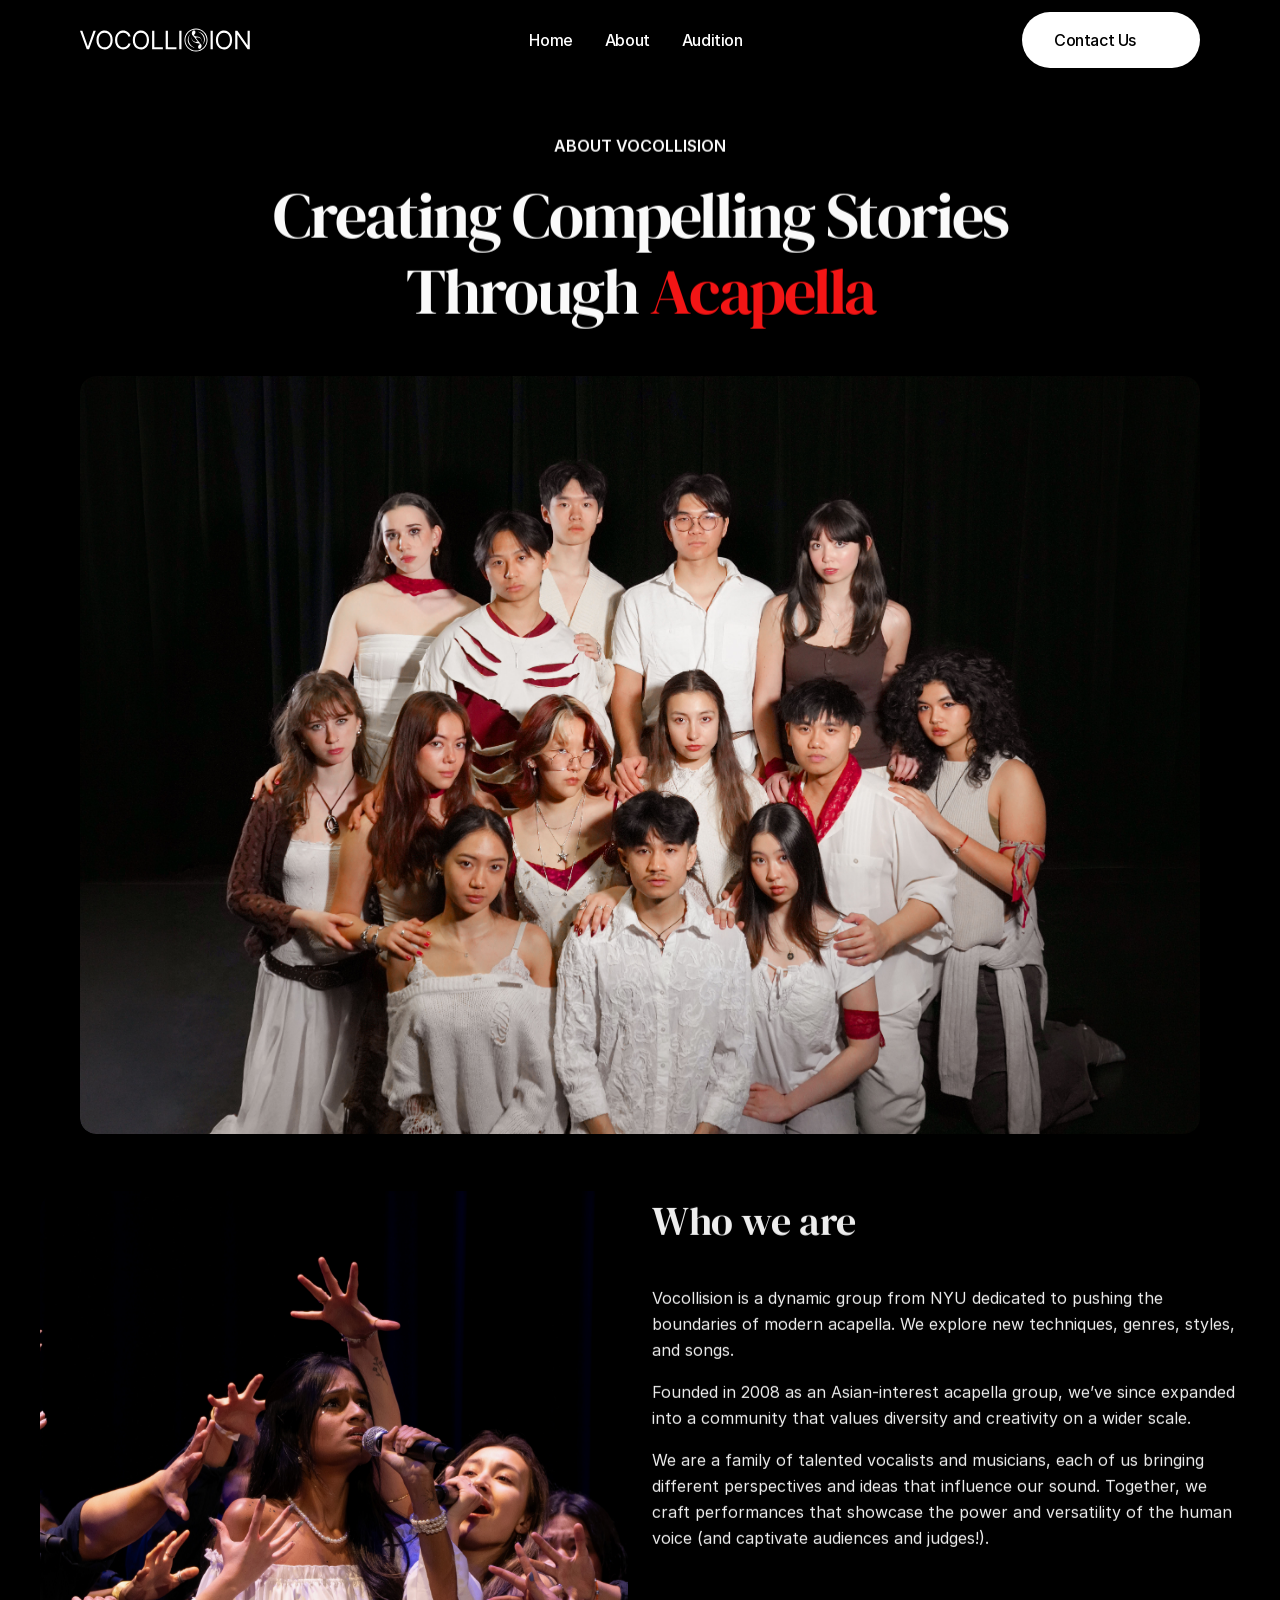
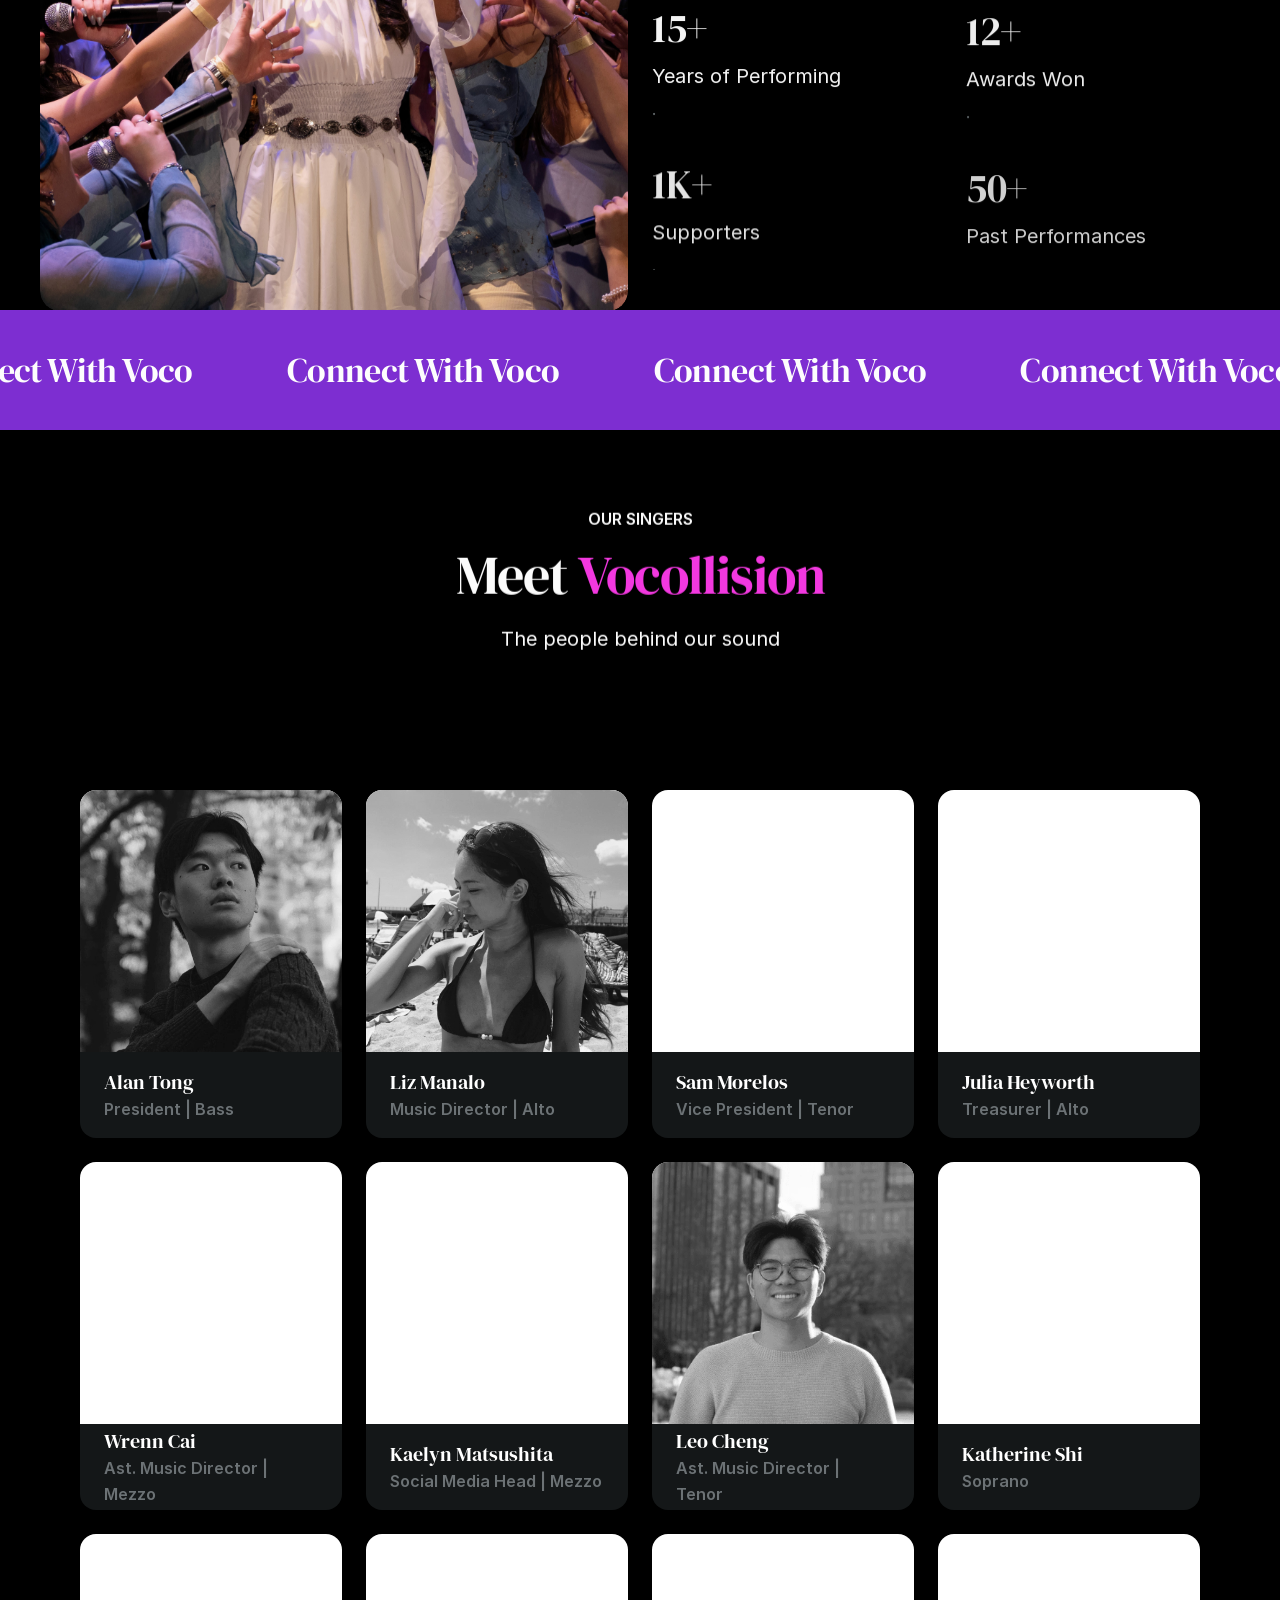
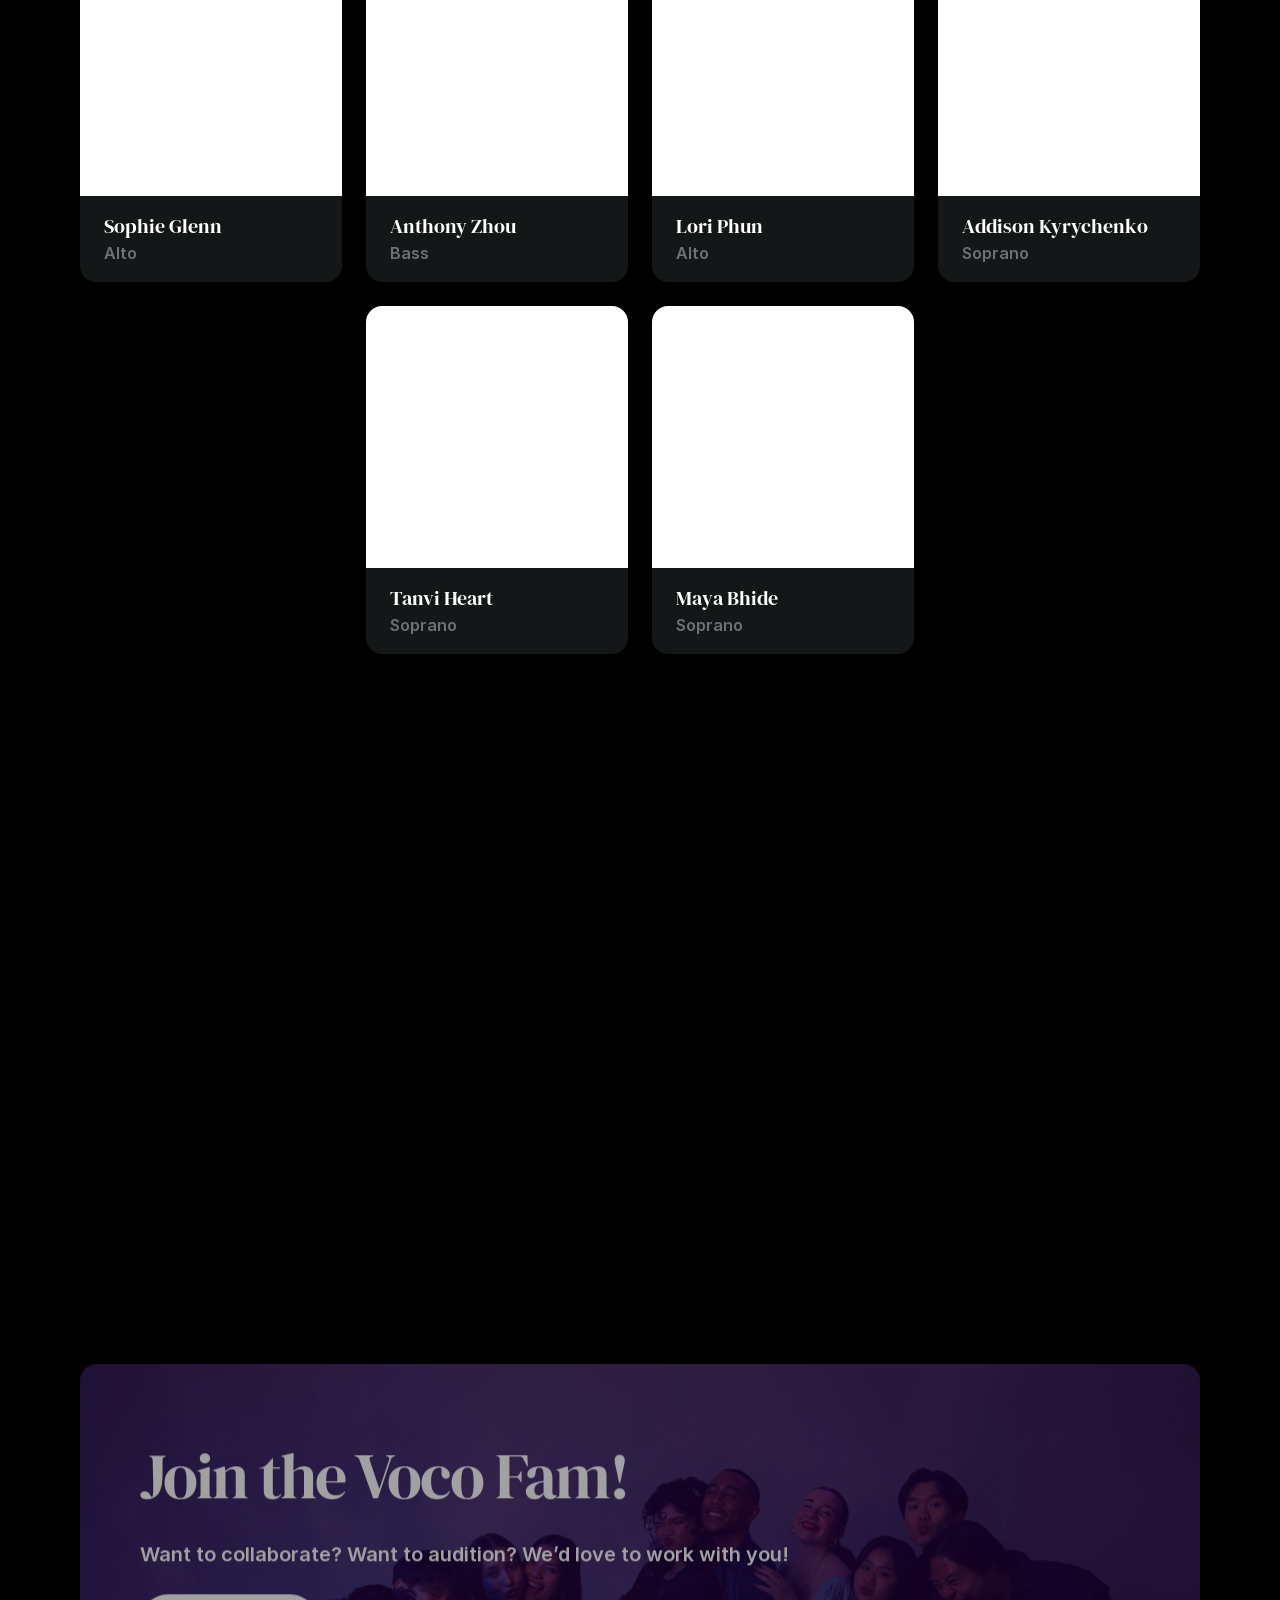
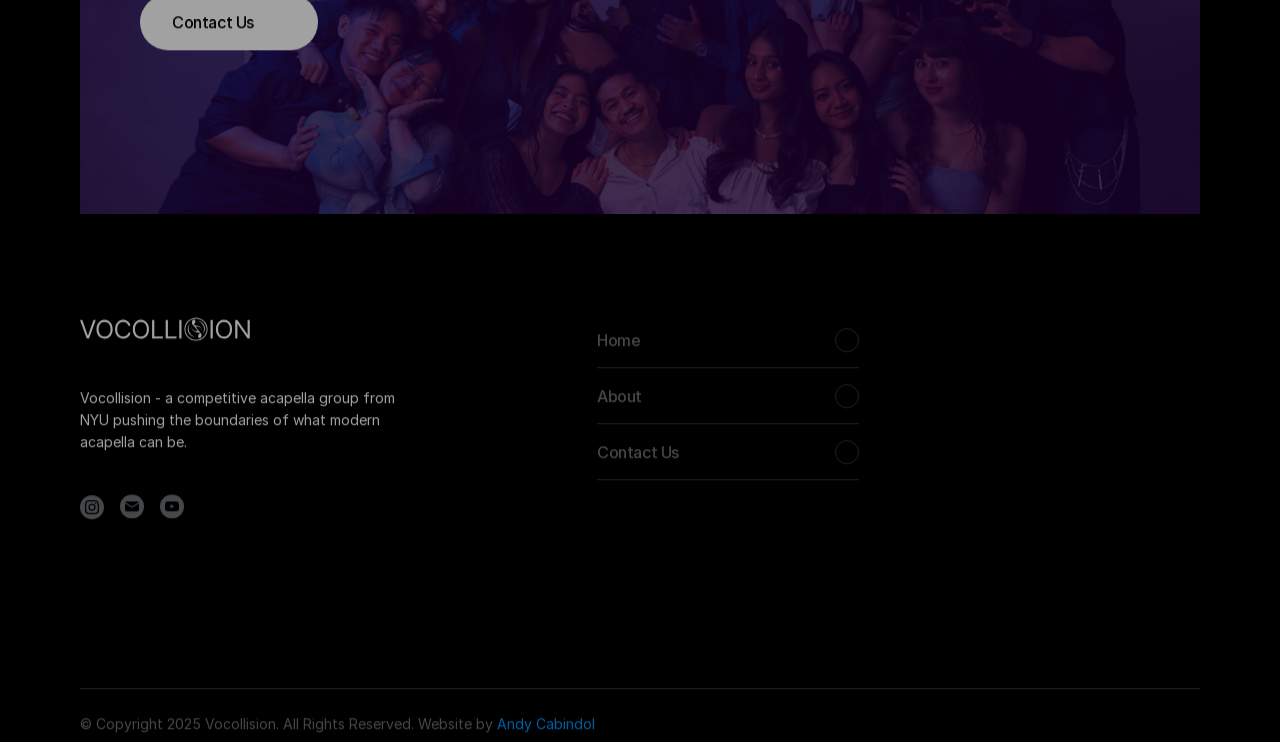
==== commit 57be4082: "Make ICCA awards crawlable for SEO and AI Add award alt text, a machine-readable awards list, JSON-L" ====
--- a/about/index.html
+++ b/about/index.html
@@ -368,7 +368,7 @@
   "url": "https://vocollision.com/",
   "logo": "https://vocollision.com/assets/images/38HdREl23Aw8tVYkkYGrmM.svg",
   "image": "https://vocollision.com/assets/images/z30teL0Z4uAwjrPyTYiwMwH2w.jpg",
-  "description": "Vocollision is a premier competitive a cappella group at New York University (NYU) in New York City. Founded in 2008, the group is known for inventive, diverse sets and recognition from the International Championships of Collegiate A Cappella (ICCA).",
+  "description": "Vocollision is a premier competitive a cappella group at New York University (NYU) in New York City. Founded in 2008, the group is known for inventive, diverse sets and recognition from the International Championships of Collegiate A Cappella (ICCA), including Quarterfinal Champions (2021, 2024) and awards for outstanding arrangement, choreography, vocal percussion, and video.",
   "foundingDate": "2008",
   "genre": [
     "A Cappella",
@@ -396,6 +396,22 @@
   "sameAs": [
     "https://www.instagram.com/nyu.vocollision/",
     "https://www.instagram.com/nyuvocollision/"
+  ],
+  "award": [
+    "ICCA Quarterfinals Outstanding Arrangement 2025",
+    "ICCA Quarterfinals Outstanding Vocal Percussion 2025",
+    "ICCA Quarterfinals Quarterfinal Second Place 2025",
+    "ICCA Semifinals Outstanding Choreography 2024",
+    "ICCA Semifinals Semifinal Fourth Place 2024",
+    "ICCA Quarterfinals Quarterfinal Champions 2024",
+    "ICCA Quarterfinals Outstanding Arrangement 2024",
+    "ICCA Quarterfinals Outstanding Choreography 2024",
+    "ICCA Quarterfinals Outstanding Vocal Percussion 2024",
+    "ICCA Quarterfinals Outstanding Vocal Percussion 2023",
+    "ICCA Quarterfinals Quarterfinal Second Place 2023",
+    "ICCA Quarterfinals Outstanding Video 2021",
+    "ICCA Quarterfinals Quarterfinal Champions 2021",
+    "ICCA Quarterfinals Outstanding Arrangement 2021"
   ],
   "contactPoint": [
     {
@@ -419,8 +435,10 @@
   ],
   "knowsAbout": [
     "NYU a cappella",
+    "best NYU a cappella",
     "competitive collegiate a cappella",
     "ICCA",
+    "ICCA awards",
     "NYC a cappella booking",
     "a cappella performances"
   ]
--- a/assets/custom.css
+++ b/assets/custom.css
@@ -20,43 +20,91 @@
   font-weight: 500;
 }
 
-/* Audition page: present the current details in one focused information card. */
+/* Crawlable award list for SEO/AI (visually hidden, still in DOM). */
+.voco-awards-text {
+  position: absolute;
+  width: 1px;
+  height: 1px;
+  padding: 0;
+  margin: -1px;
+  overflow: hidden;
+  clip: rect(0, 0, 0, 0);
+  white-space: nowrap;
+  border: 0;
+}
+
+/* Audition page: show both Framer cards side by side. */
 .framer-zceti a[data-framer-name="Availability"][href="/audition/"],
 .framer-zceti a[data-framer-name="Availability"][href="/audition"] {
   display: none !important;
 }
-.framer-17809nu[data-framer-name="Audition Card 1"] {
-  display: none !important;
-}
 .framer-7xVzg .framer-numz4a {
   justify-content: center !important;
-}
+  flex-wrap: wrap !important;
+  width: 100% !important;
+  max-width: 100%;
+  overflow: visible !important;
+  gap: 24px !important;
+}
+.framer-17809nu[data-framer-name="Audition Card 1"],
 .framer-17809nu[data-framer-name="Audition Card 2"] {
-  margin-inline: auto;
-  width: min(100%, 960px) !important;
-}
+  flex: 1 1 320px;
+  max-width: min(100%, 520px);
+  width: min(100%, 520px) !important;
+}
+.framer-17809nu[data-framer-name="Audition Card 1"] .framer-1apr3wo,
 .framer-17809nu[data-framer-name="Audition Card 2"] .framer-1apr3wo {
   width: 100% !important;
 }
-.voco-audition-info {
+@media (max-width: 1023.98px) {
+  .framer-7xVzg .framer-numz4a {
+    flex-direction: column !important;
+  }
+  .framer-17809nu[data-framer-name="Audition Card 1"],
+  .framer-17809nu[data-framer-name="Audition Card 2"] {
+    max-width: 100%;
+    width: 100% !important;
+  }
+  .framer-7xVzg .framer-1apr3wo {
+    width: 100% !important;
+    min-width: 0 !important;
+  }
+}
+
+/* Call out in-person audition times */
+.voco-audition-dates {
+  display: grid;
+  gap: 12px;
+  margin-top: 4px;
+}
+.voco-audition-date {
+  background: rgba(246, 57, 227, 0.1);
+  border-left: 3px solid #f639e3;
+  border-radius: 0 12px 12px 0;
+  display: grid;
+  gap: 4px;
+  padding: 14px 16px;
+}
+.voco-audition-date p {
+  margin: 0;
   color: #fff;
-  display: grid;
-  gap: 28px;
-}
-.voco-audition-info section { display: grid; gap: 12px; }
-.voco-audition-info h5, .voco-audition-info h6, .voco-audition-info p { margin: 0; }
-.voco-audition-info h5 { color: #fff; font-size: 1.35rem; letter-spacing: -.02em; }
-.voco-audition-info h6 { color: #f9d01d; font-size: .8rem; font-weight: 700; letter-spacing: .12em; text-transform: uppercase; }
-.voco-audition-info p, .voco-audition-info li { color: #fff; font-size: 17px; line-height: 1.65; }
-.voco-audition-info .voco-audition-deadline { color: #f9d01d; font-weight: 700; }
-.voco-audition-info .voco-audition-dates { display: grid; gap: 12px; grid-template-columns: repeat(2, minmax(0, 1fr)); }
-.voco-audition-info .voco-audition-date { background: rgba(255, 255, 255, .1); border-left: 2px solid #f9d01d; border-radius: 0 10px 10px 0; padding: 14px 16px; }
-.voco-audition-info .voco-audition-submit { align-items: center; background: #fff; border-radius: 999px; color: #141718; display: inline-flex; font-weight: 700; justify-content: center; margin-top: 4px; min-height: 48px; padding: 12px 20px; text-decoration: none; transition: transform .2s ease, background-color .2s ease; }
-.voco-audition-info .voco-audition-submit:hover { background: #f9d01d; transform: translateY(-2px); }
-@media (max-width: 600px) {
-  .voco-audition-info .voco-audition-dates { grid-template-columns: 1fr; }
-  .voco-audition-info h5 { font-size: 1.2rem; }
-  .voco-audition-info p, .voco-audition-info li { font-size: 16px; }
+  font-size: 16px;
+  line-height: 1.45;
+}
+.voco-audition-date-day {
+  color: #f639e3 !important;
+  font-size: 0.8rem !important;
+  font-weight: 700;
+  letter-spacing: 0.1em;
+  text-transform: uppercase;
+}
+.voco-audition-date-time {
+  font-size: 1.05rem !important;
+  font-weight: 700;
+}
+.voco-audition-date-place {
+  color: rgba(255, 255, 255, 0.78) !important;
+  font-size: 0.95rem !important;
 }
 
 /* Responsive team roster: executive board first, then regular members. */
@@ -96,23 +144,6 @@
 @media (max-width: 639.98px) {
   .voco-roster-card {
     width: 100%;
-  }
-}
-
-/* Two audition cards side by side */
-.framer-7xVzg .framer-numz4a {
-  flex-wrap: wrap !important;
-  width: 100% !important;
-  max-width: 100%;
-  overflow: visible !important;
-}
-@media (max-width: 1023.98px) {
-  .framer-7xVzg .framer-numz4a {
-    flex-direction: column !important;
-  }
-  .framer-7xVzg .framer-1apr3wo {
-    width: 100% !important;
-    min-width: 0 !important;
   }
 }
 
